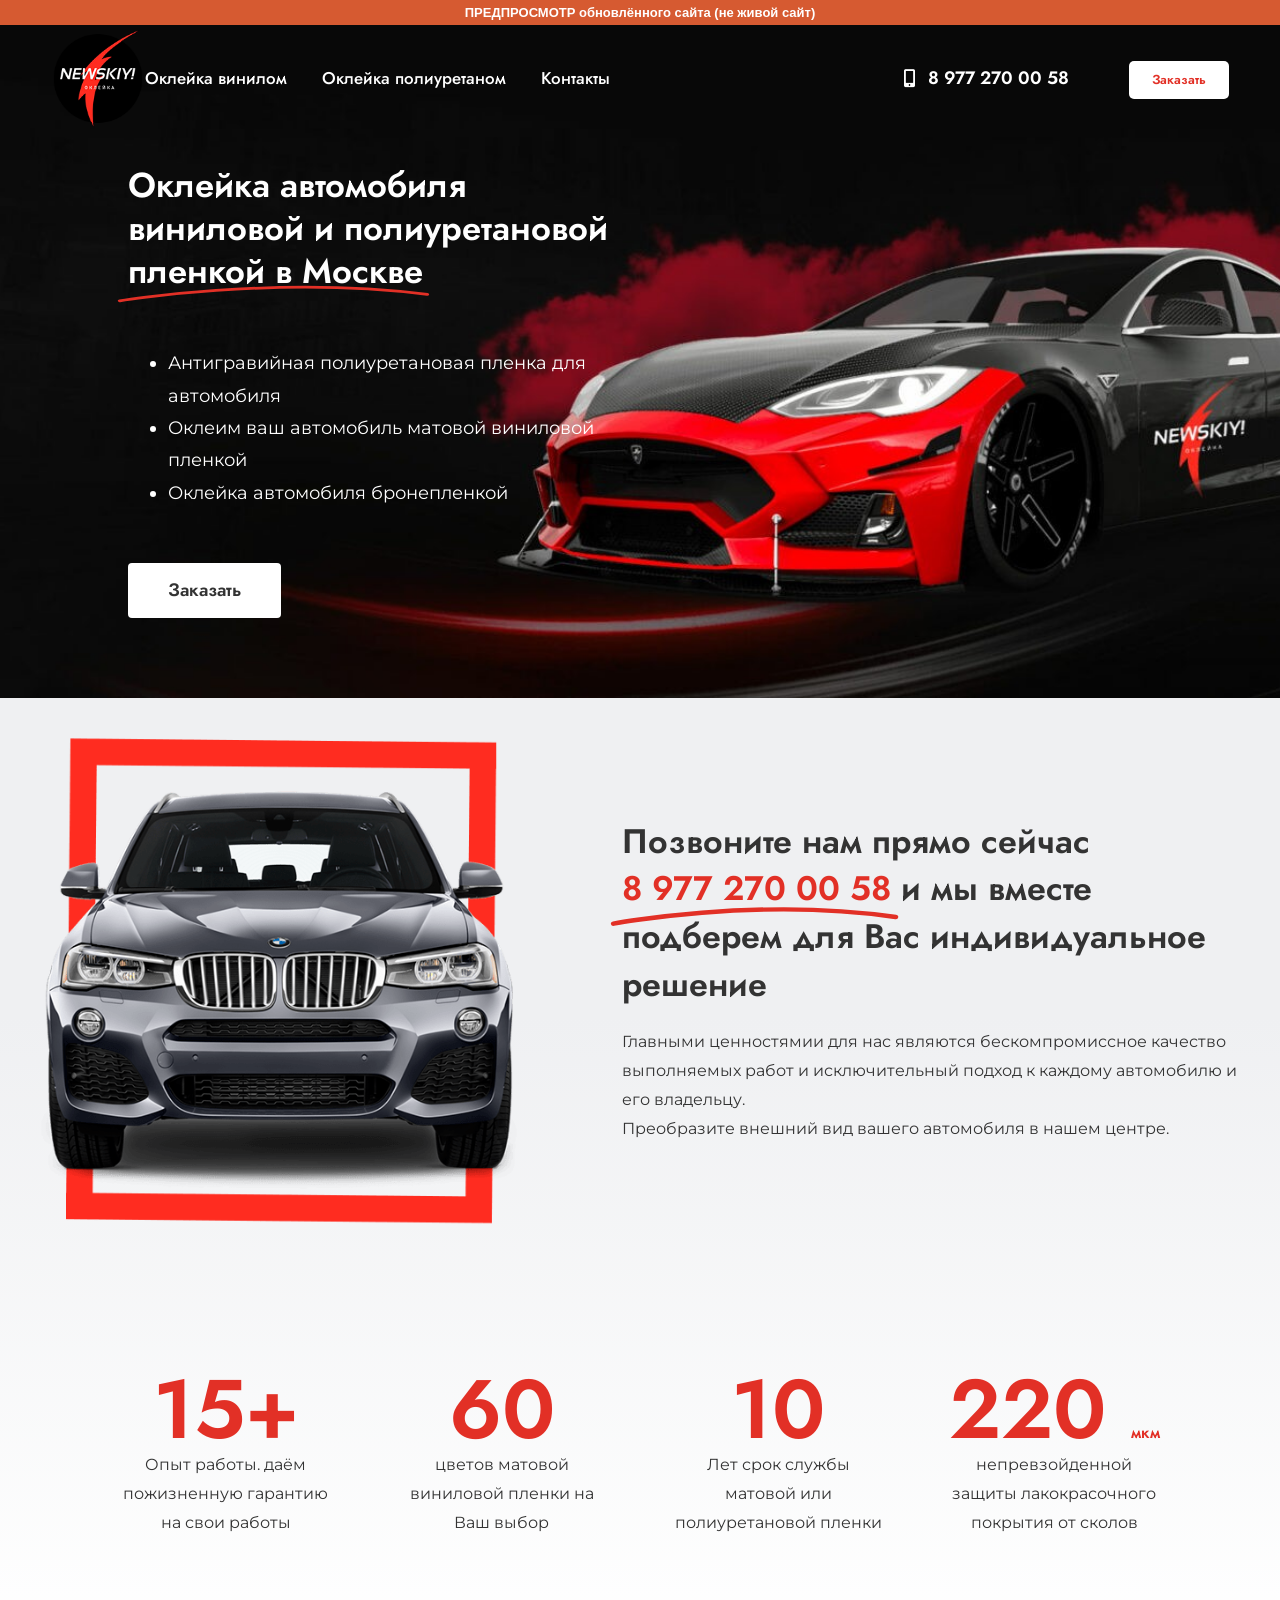
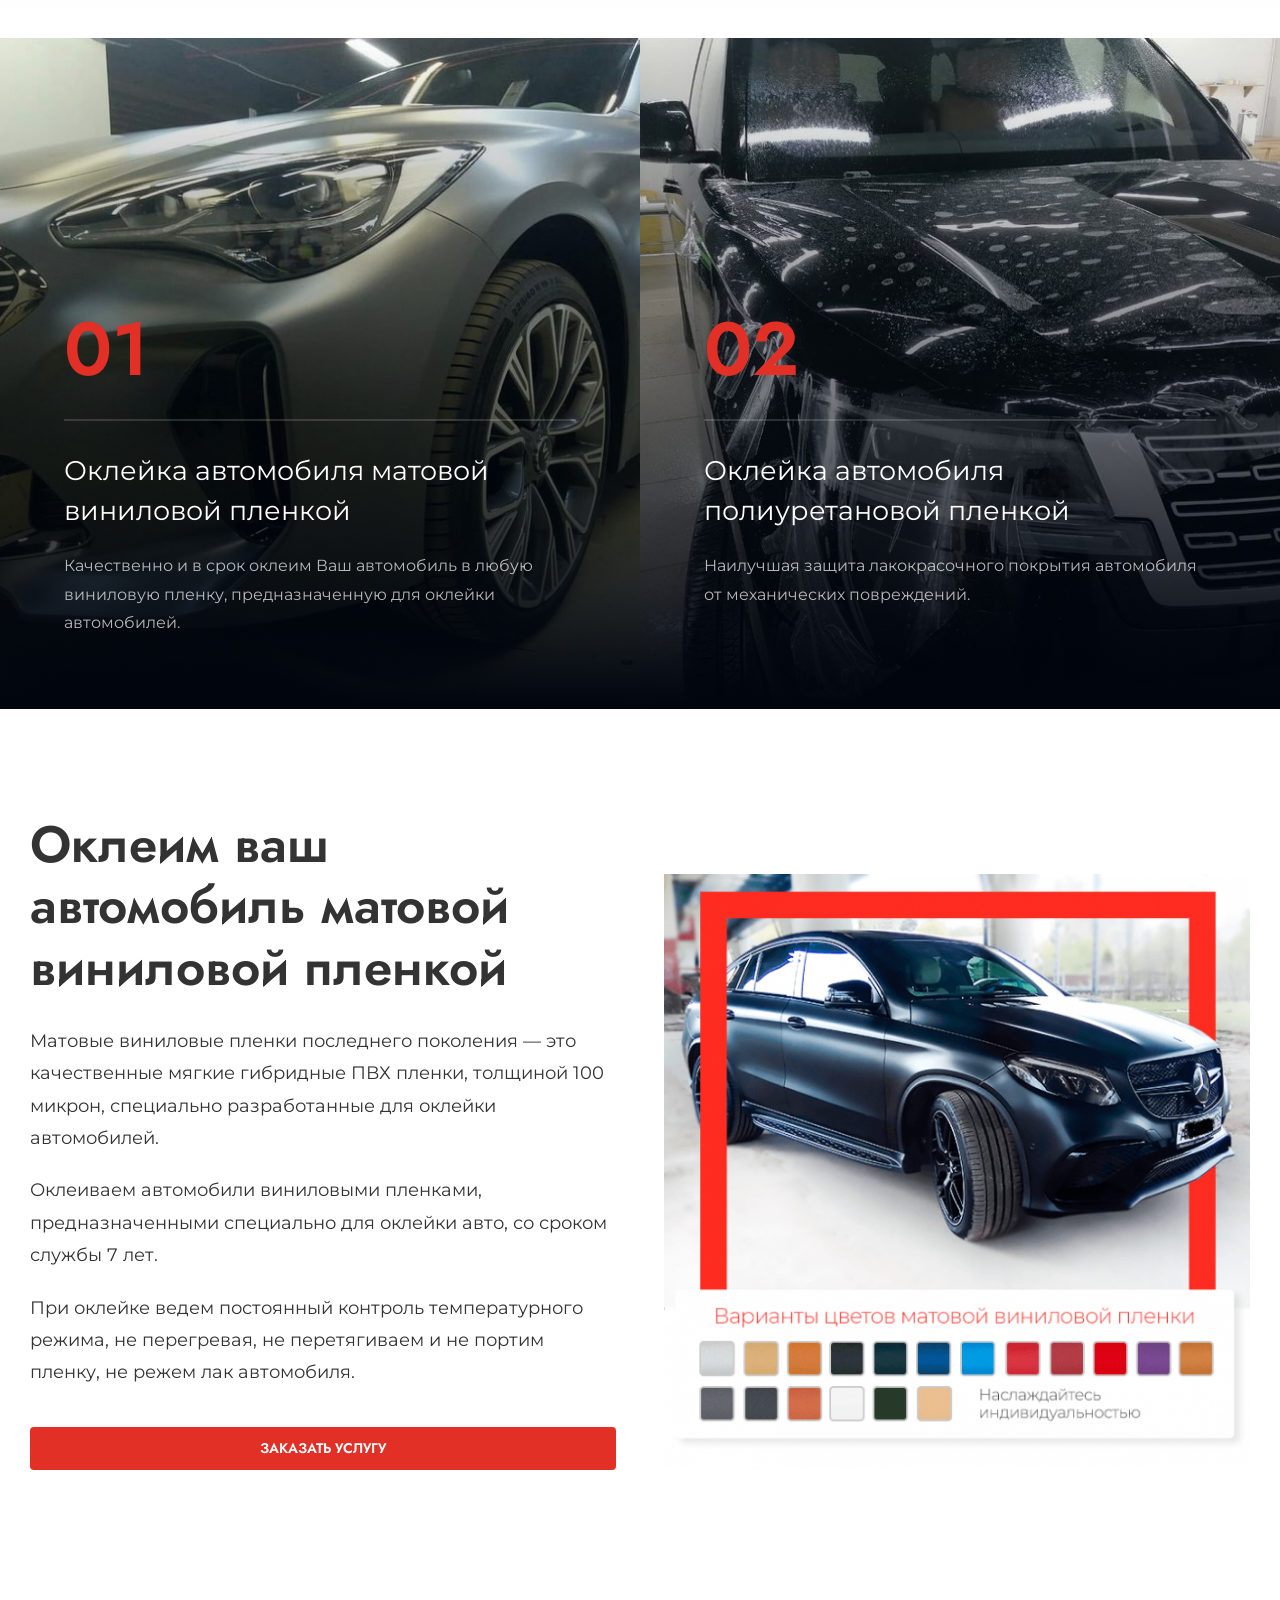
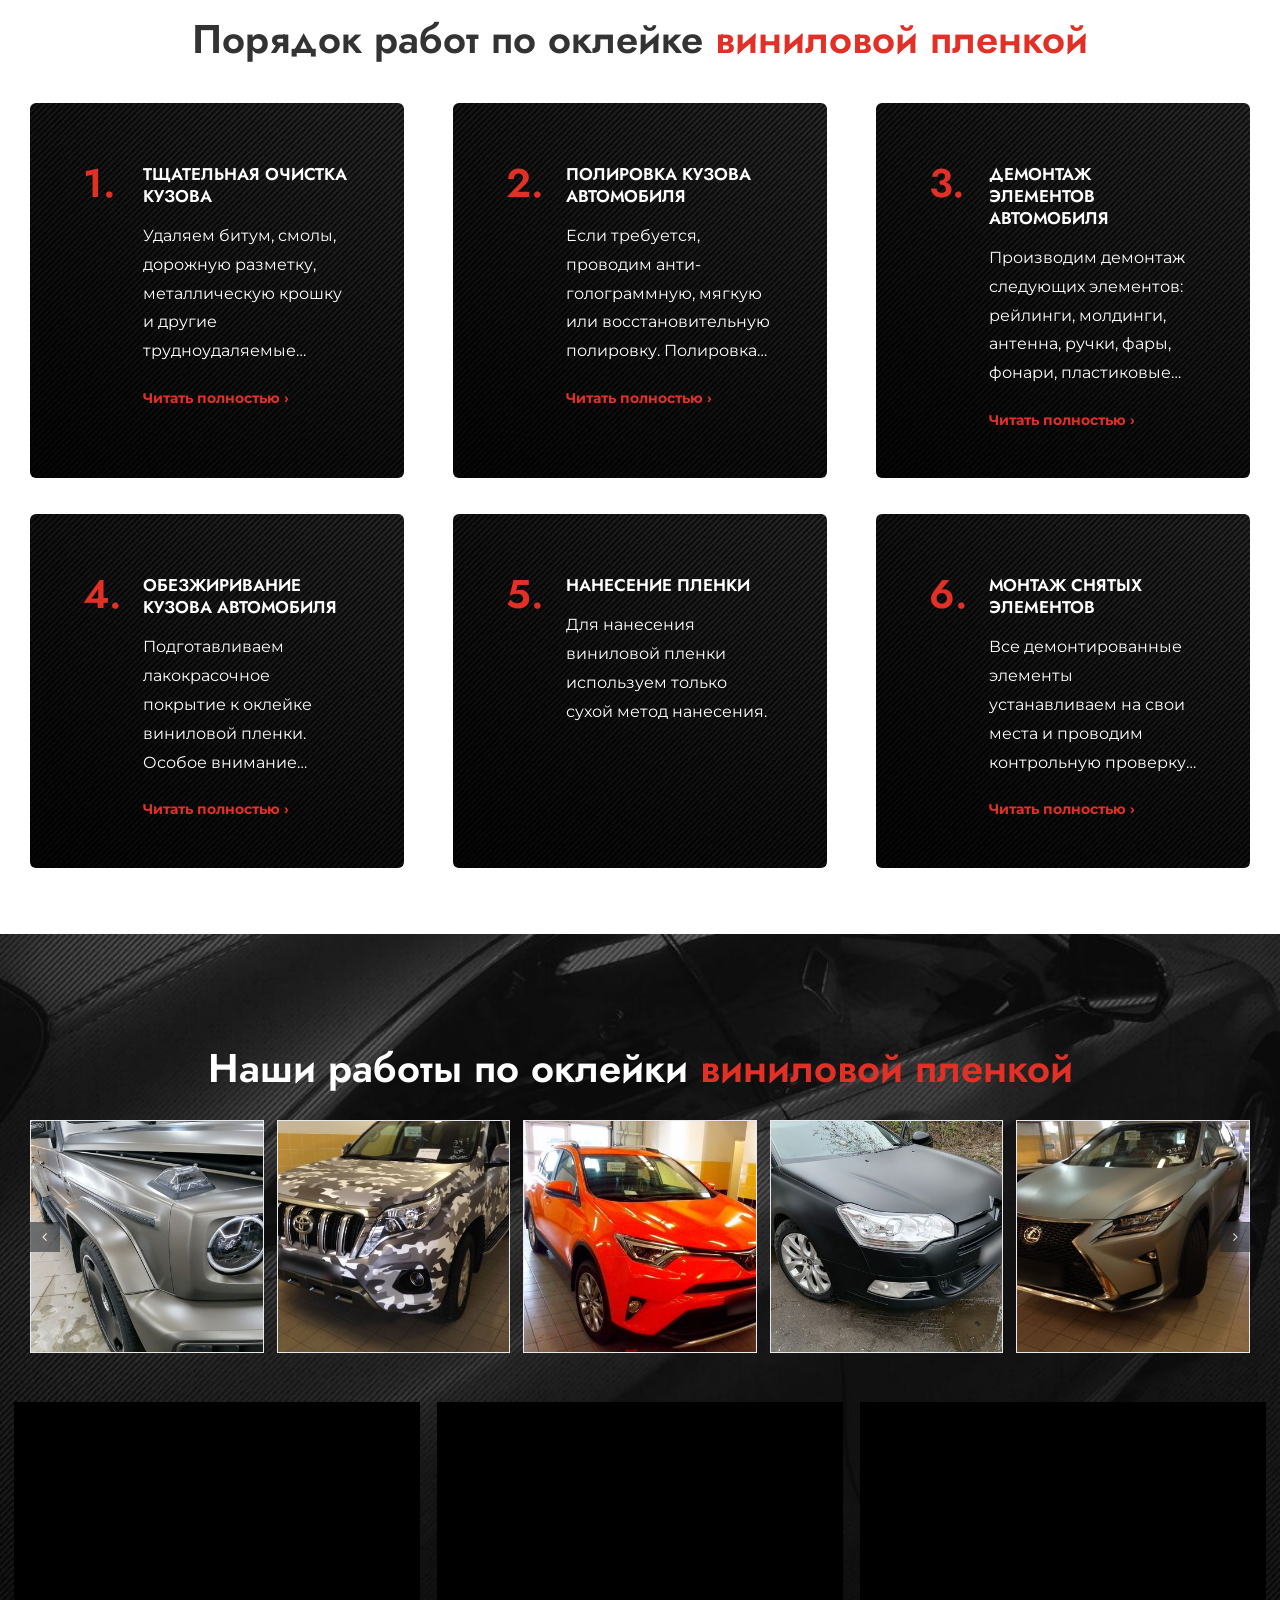
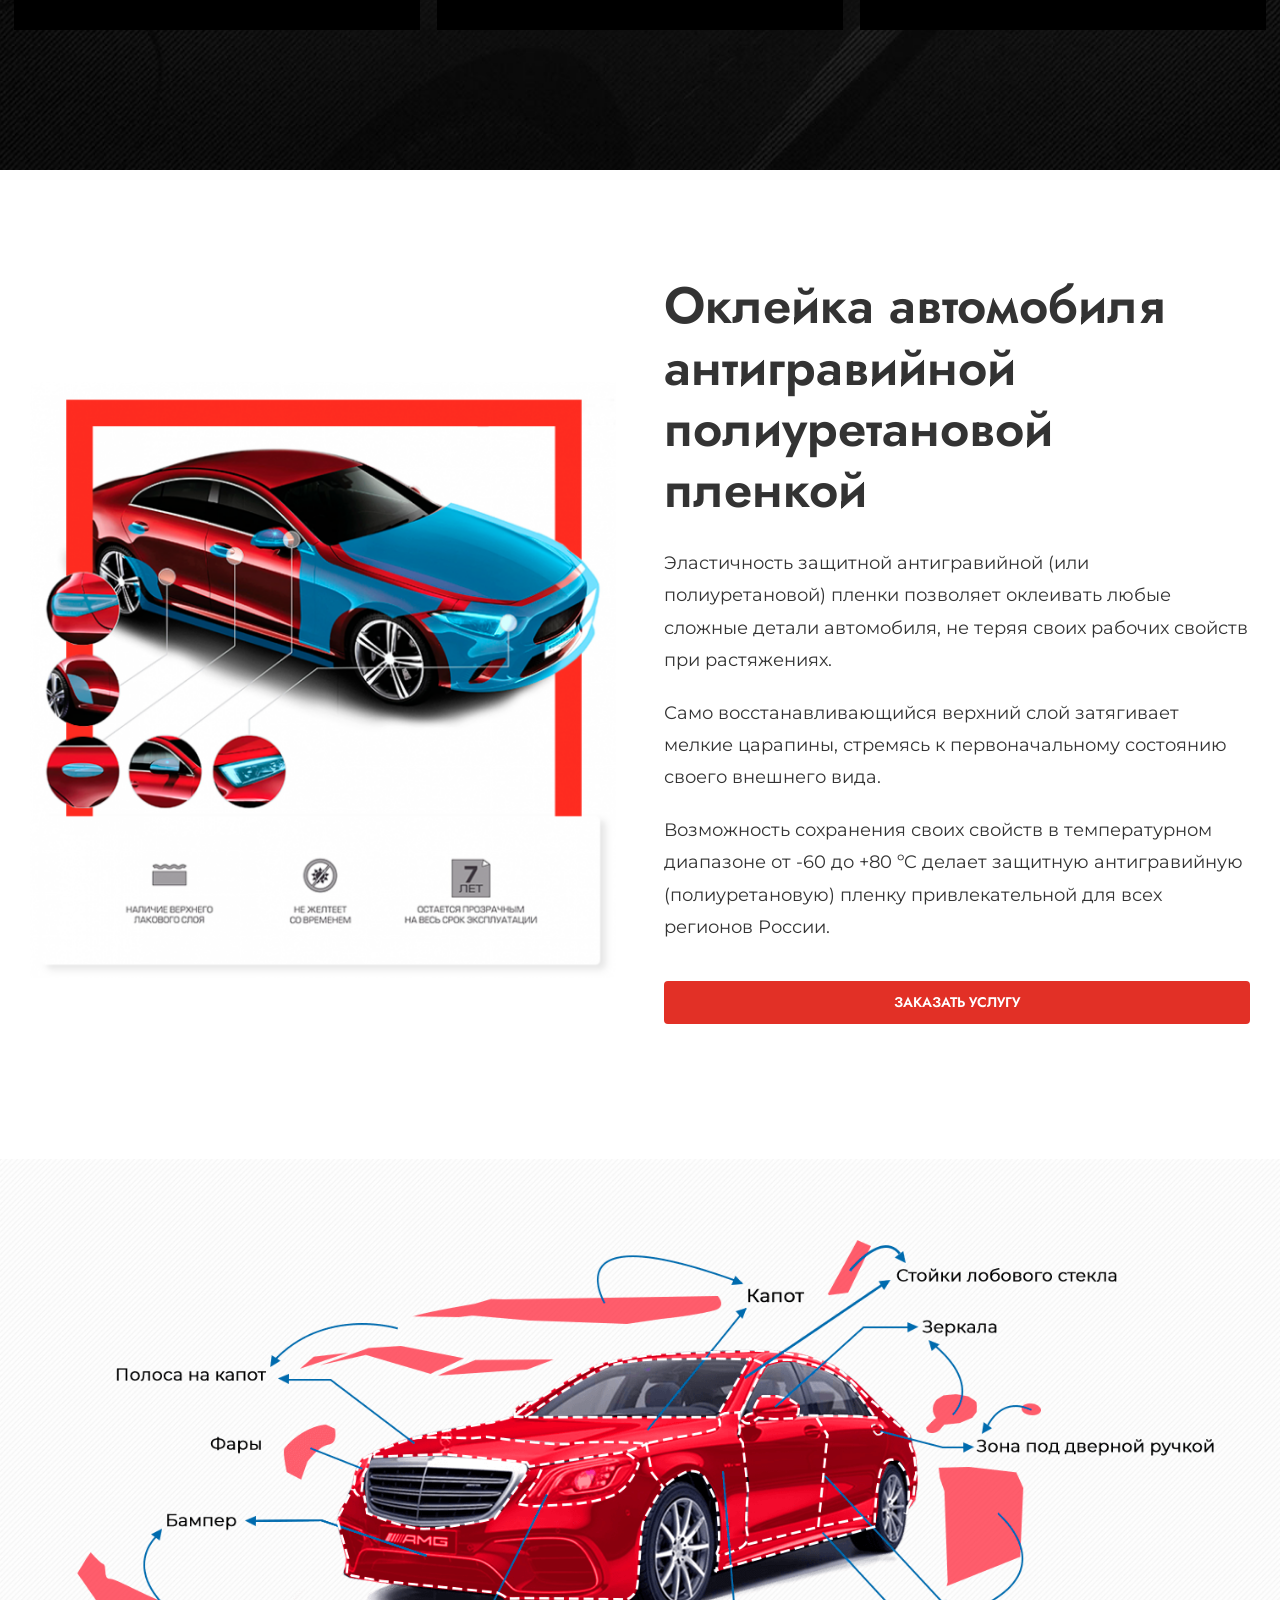
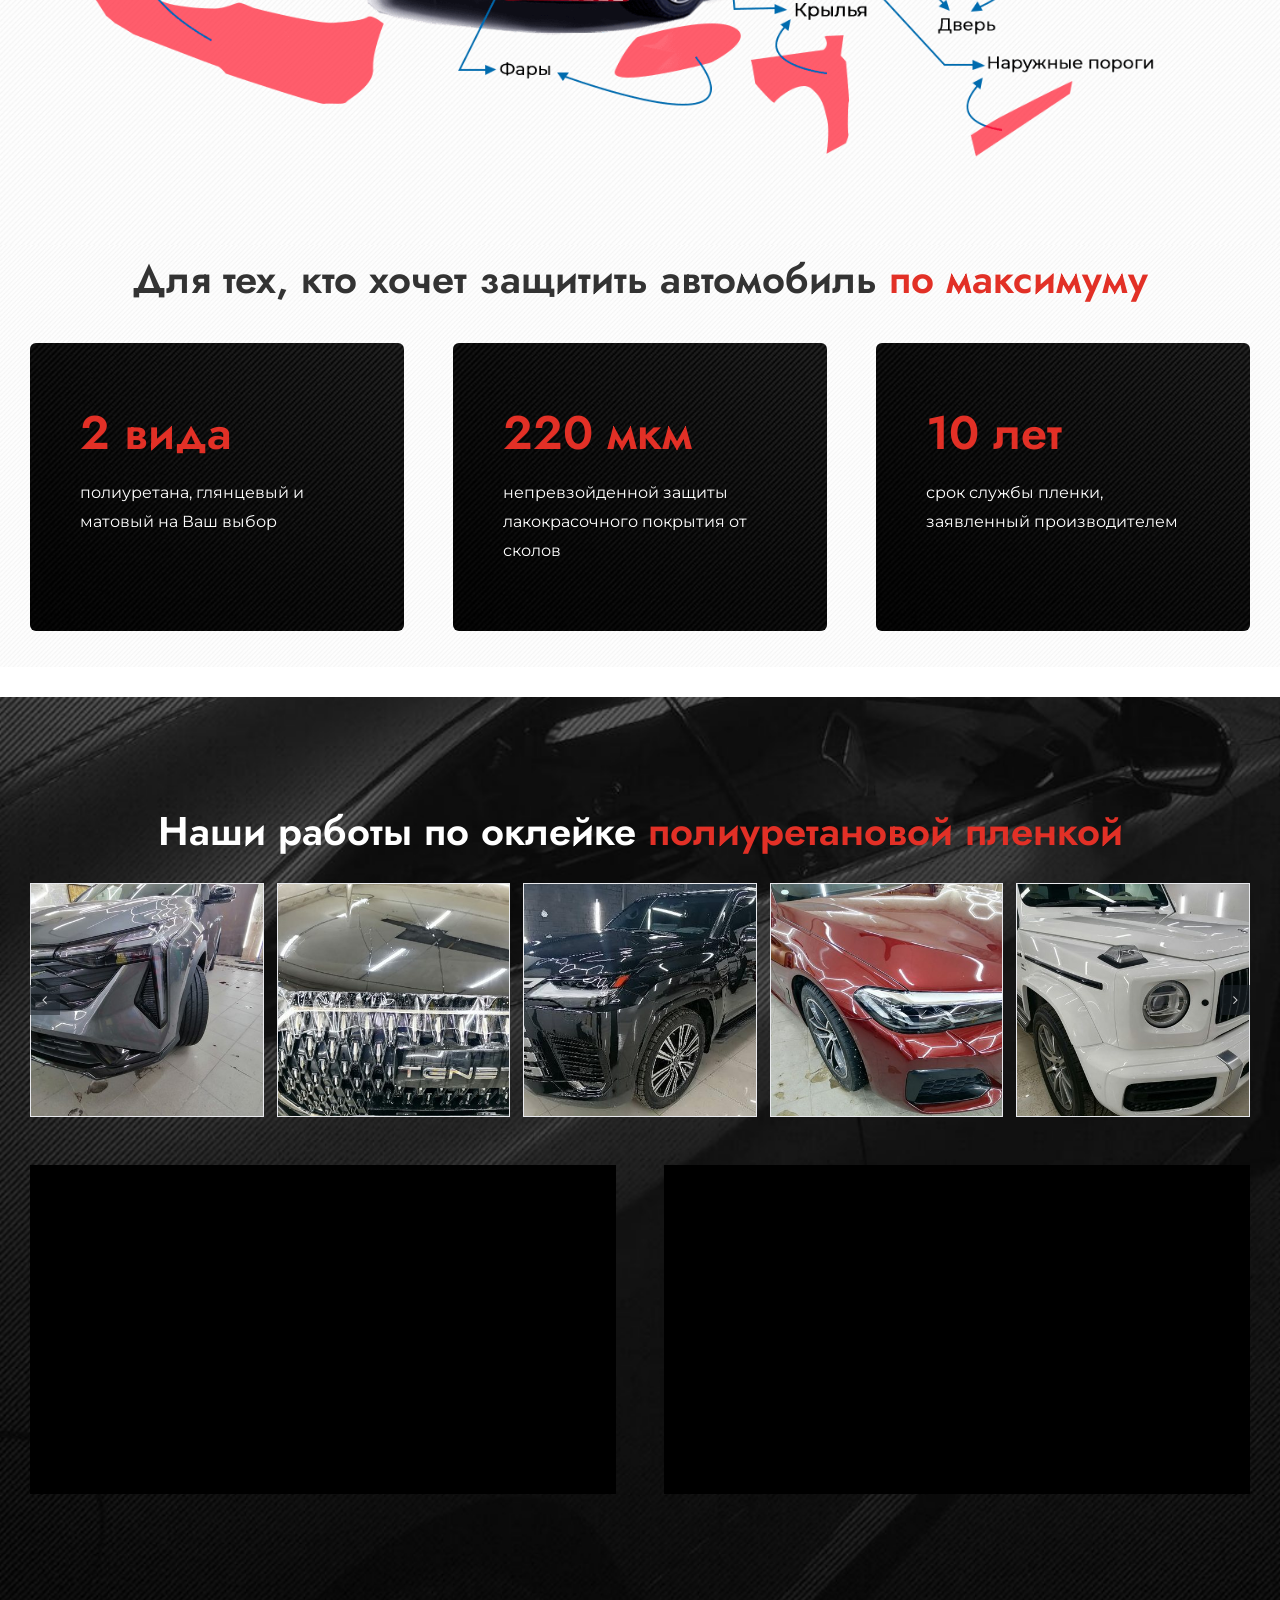
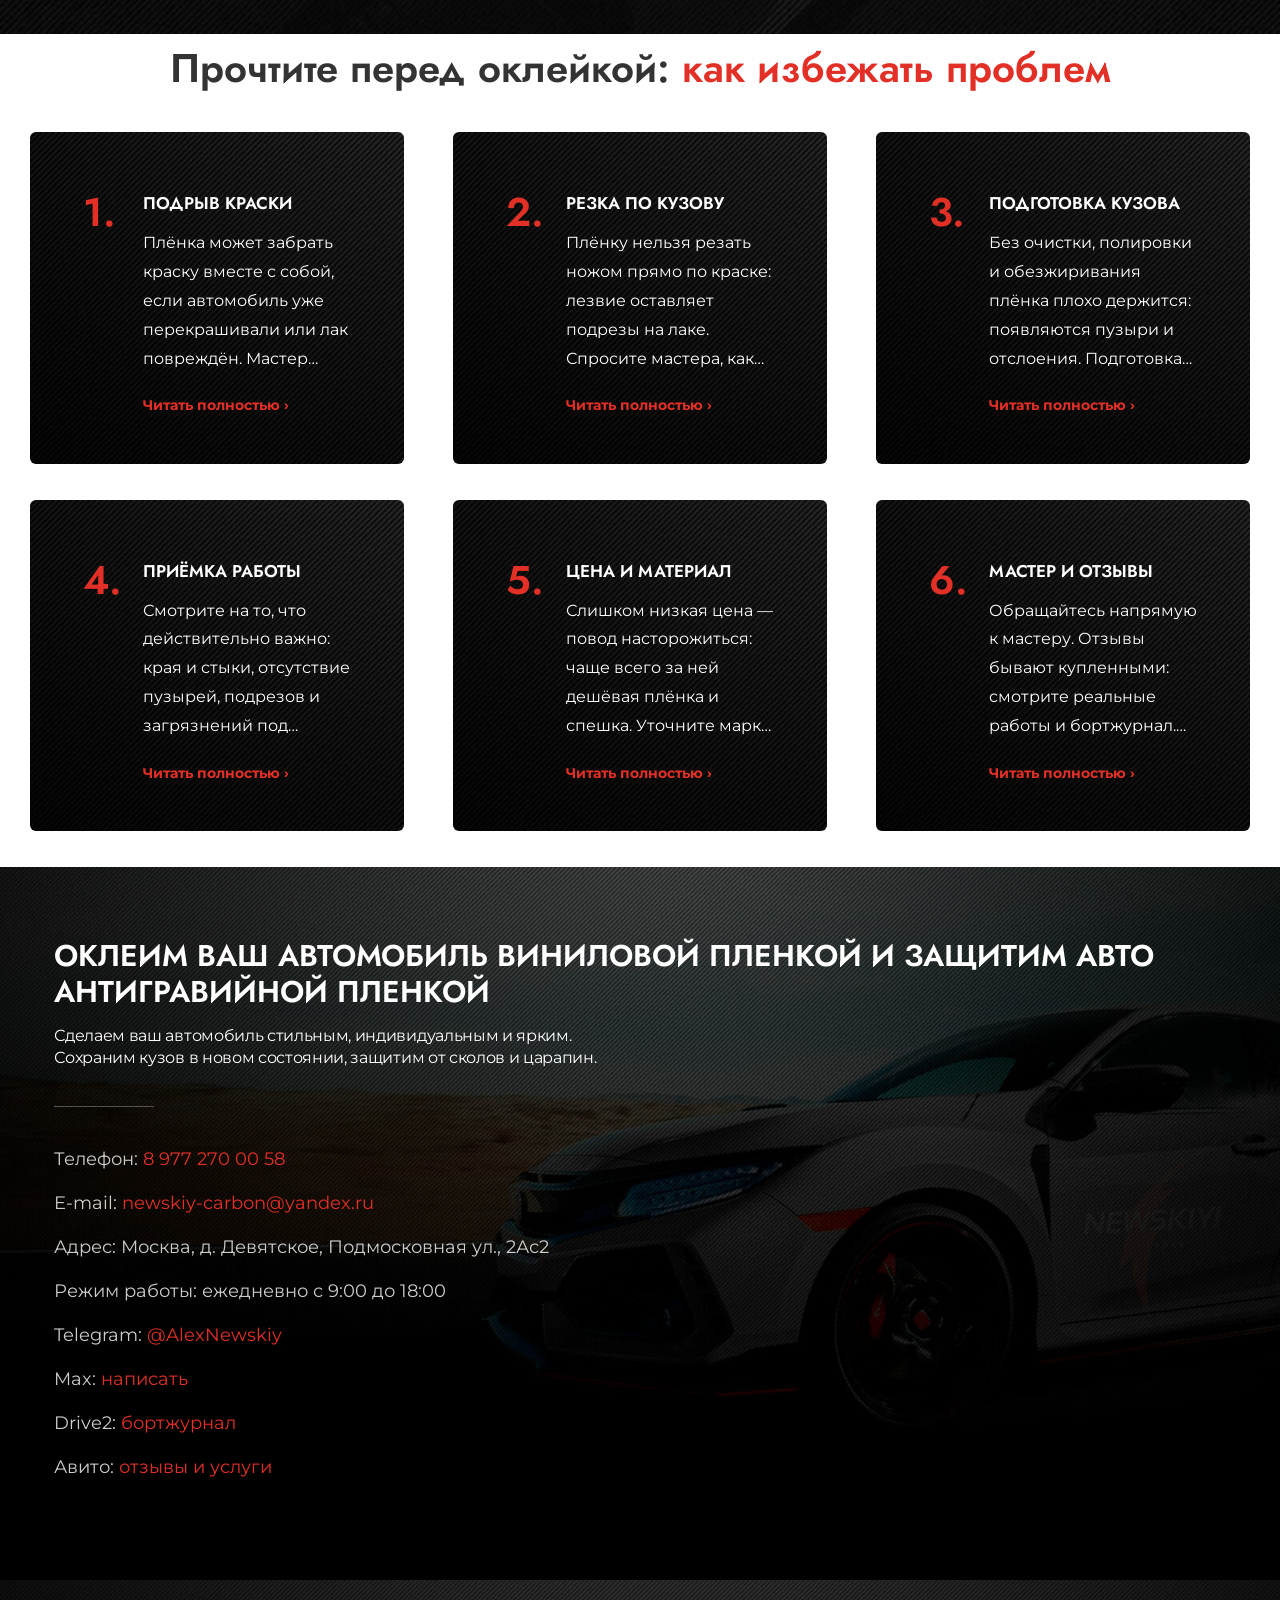
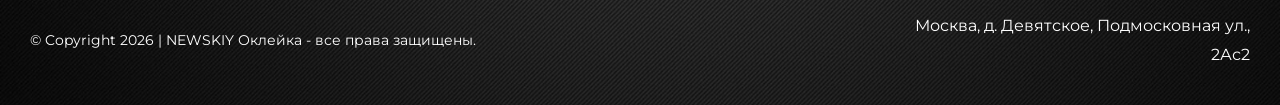
==== index.html @ 35db3535 "Кнопки «Заказать» гарантированно прокручивают к контактам Co-Authored-By: Claude Sonnet 5.5 <noreply" ====
<html class="avada-html-layout-wide avada-html-header-position-top avada-is-100-percent-template" lang="ru-RU" prefix="og: http://ogp.me/ns# fb: http://ogp.me/ns/fb#">
<head>
	<meta http-equiv="X-UA-Compatible" content="IE=edge">
	<meta http-equiv="Content-Type" content="text/html; charset=utf-8">
	<meta name="viewport" content="width=device-width, initial-scale=1">
	<meta name="robots" content="index, follow, max-image-preview:large, max-snippet:-1, max-video-preview:-1">

	<!-- This site is optimized with the Yoast SEO plugin v25.2 - https://yoast.com/wordpress/plugins/seo/ -->
	<title>Newskiy — оклейка автомобиля виниловой и полиуретановой пленкой в Москве</title>
	<meta name="description" content="Сделаем ваш автомобиль стильным, индивидуальным и ярким. Сохраним кузов в новом состоянии, защитим от сколов и царапин.">
	<link rel="canonical" href="">
	<meta property="og:locale" content="ru_RU">
	<meta property="og:type" content="website">
	<meta property="og:title" content="Newskiy — оклейка автомобиля виниловой и полиуретановой пленкой в Москве">
	<meta property="og:description" content="Сделаем ваш автомобиль стильным, индивидуальным и ярким. Сохраним кузов в новом состоянии, защитим от сколов и царапин.">
	<meta property="og:url" content="">
	<meta property="og:site_name" content="Newskiy Оклейка">
	<meta property="article:modified_time" content="2023-12-12T07:42:32+00:00">
	<meta name="twitter:card" content="summary_large_image">
	<script type="application/ld+json" class="yoast-schema-graph">{"@context":"https://schema.org","@graph":[{"@type":"WebPage","@id":"","url":"","name":"Newskiy — оклейка автомобиля виниловой и полиуретановой пленкой в Москве","isPartOf":{"@id":"#website"},"datePublished":"2020-08-25T13:50:15+00:00","dateModified":"2023-12-12T07:42:32+00:00","description":"Сделаем ваш автомобиль стильным, индивидуальным и ярким. Сохраним кузов в новом состоянии, защитим от сколов и царапин.","breadcrumb":{"@id":"#breadcrumb"},"inLanguage":"ru-RU","potentialAction":[{"@type":"ReadAction","target":[""]}]},{"@type":"BreadcrumbList","@id":"#breadcrumb","itemListElement":[{"@type":"ListItem","position":1,"name":"Главная страница"}]},{"@type":"WebSite","@id":"#website","url":"","name":"Newskiy Оклейка","description":"Оклейка автомобиля виниловой и полиуретановой пленкой в Москве","potentialAction":[{"@type":"SearchAction","target":{"@type":"EntryPoint","urlTemplate":"?s={search_term_string}"},"query-input":{"@type":"PropertyValueSpecification","valueRequired":true,"valueName":"search_term_string"}}],"inLanguage":"ru-RU"}]}</script>
	<!-- / Yoast SEO plugin. -->


<link rel="alternate" type="application/rss+xml" title="Newskiy Оклейка » Лента" href="feed/">
<link rel="alternate" type="application/rss+xml" title="Newskiy Оклейка » Лента комментариев" href="comments/feed/">
					<link rel="shortcut icon" href="wp-content/uploads/2021/07/logo.png" type="image/x-icon">
		
		
		
				<link rel="alternate" title="oEmbed (JSON)" type="application/json+oembed" href="wp-json/oembed/1.0/embed?url=https%3A%2F%2Fnewskiy-carbon.ru%2F">
<link rel="alternate" title="oEmbed (XML)" type="text/xml+oembed" href="wp-json/oembed/1.0/embed?url=https%3A%2F%2Fnewskiy-carbon.ru%2F&format=xml">

		<meta property="og:title" content="Главная">
		<meta property="og:type" content="article">
		<meta property="og:url" content="">
		<meta property="og:site_name" content="Newskiy Оклейка">
		<meta property="og:description" content="Independent professional  

Антигравийная полиуретановая пленка для автомобиля
Оклеим ваш автомобиль матовой виниловой пленкой
Оклейка автомобиля бронепленкой
 

Антигравийная полиуретановая пленка для автомобиля
Оклеим ваш автомобиль матовой виниловой пленкой
Оклейка автомобиля бронепленкой
  Заказать        Главными ценностямии для нас являются бескомпромиссное качество выполняемых работ и исключительный подход к каждому автомобилю и его владельцу.
Преобразите">

									<meta property="og:image" content="wp-content/uploads/2021/07/logo.png">
							<style id="wp-img-auto-sizes-contain-inline-css">
img:is([sizes=auto i],[sizes^="auto," i]){contain-intrinsic-size:3000px 1500px}
/*# sourceURL=wp-img-auto-sizes-contain-inline-css */
</style>

<style id="global-styles-inline-css">
:root{--wp--preset--aspect-ratio--square: 1;--wp--preset--aspect-ratio--4-3: 4/3;--wp--preset--aspect-ratio--3-4: 3/4;--wp--preset--aspect-ratio--3-2: 3/2;--wp--preset--aspect-ratio--2-3: 2/3;--wp--preset--aspect-ratio--16-9: 16/9;--wp--preset--aspect-ratio--9-16: 9/16;--wp--preset--color--black: #000000;--wp--preset--color--cyan-bluish-gray: #abb8c3;--wp--preset--color--white: #ffffff;--wp--preset--color--pale-pink: #f78da7;--wp--preset--color--vivid-red: #cf2e2e;--wp--preset--color--luminous-vivid-orange: #ff6900;--wp--preset--color--luminous-vivid-amber: #fcb900;--wp--preset--color--light-green-cyan: #7bdcb5;--wp--preset--color--vivid-green-cyan: #00d084;--wp--preset--color--pale-cyan-blue: #8ed1fc;--wp--preset--color--vivid-cyan-blue: #0693e3;--wp--preset--color--vivid-purple: #9b51e0;--wp--preset--color--awb-color-1: rgba(255,255,255,1);--wp--preset--color--awb-color-2: rgba(249,249,251,1);--wp--preset--color--awb-color-3: rgba(242,243,245,1);--wp--preset--color--awb-color-4: rgba(226,226,226,1);--wp--preset--color--awb-color-5: rgba(226,48,38,1);--wp--preset--color--awb-color-6: rgba(74,78,87,1);--wp--preset--color--awb-color-7: rgba(33,41,52,1);--wp--preset--color--awb-color-8: rgba(13,18,103,1);--wp--preset--color--awb-color-custom-10: rgba(101,188,123,1);--wp--preset--color--awb-color-custom-11: rgba(51,51,51,1);--wp--preset--color--awb-color-custom-12: rgba(248,102,53,1);--wp--preset--color--awb-color-custom-13: rgba(158,160,164,1);--wp--preset--color--awb-color-custom-14: rgba(255,255,255,0.8);--wp--preset--color--awb-color-custom-15: rgba(242,243,245,0.7);--wp--preset--color--awb-color-custom-16: rgba(0,5,69,1);--wp--preset--color--awb-color-custom-17: rgba(38,48,62,1);--wp--preset--color--awb-color-custom-18: rgba(29,36,45,1);--wp--preset--gradient--vivid-cyan-blue-to-vivid-purple: linear-gradient(135deg,rgb(6,147,227) 0%,rgb(155,81,224) 100%);--wp--preset--gradient--light-green-cyan-to-vivid-green-cyan: linear-gradient(135deg,rgb(122,220,180) 0%,rgb(0,208,130) 100%);--wp--preset--gradient--luminous-vivid-amber-to-luminous-vivid-orange: linear-gradient(135deg,rgb(252,185,0) 0%,rgb(255,105,0) 100%);--wp--preset--gradient--luminous-vivid-orange-to-vivid-red: linear-gradient(135deg,rgb(255,105,0) 0%,rgb(207,46,46) 100%);--wp--preset--gradient--very-light-gray-to-cyan-bluish-gray: linear-gradient(135deg,rgb(238,238,238) 0%,rgb(169,184,195) 100%);--wp--preset--gradient--cool-to-warm-spectrum: linear-gradient(135deg,rgb(74,234,220) 0%,rgb(151,120,209) 20%,rgb(207,42,186) 40%,rgb(238,44,130) 60%,rgb(251,105,98) 80%,rgb(254,248,76) 100%);--wp--preset--gradient--blush-light-purple: linear-gradient(135deg,rgb(255,206,236) 0%,rgb(152,150,240) 100%);--wp--preset--gradient--blush-bordeaux: linear-gradient(135deg,rgb(254,205,165) 0%,rgb(254,45,45) 50%,rgb(107,0,62) 100%);--wp--preset--gradient--luminous-dusk: linear-gradient(135deg,rgb(255,203,112) 0%,rgb(199,81,192) 50%,rgb(65,88,208) 100%);--wp--preset--gradient--pale-ocean: linear-gradient(135deg,rgb(255,245,203) 0%,rgb(182,227,212) 50%,rgb(51,167,181) 100%);--wp--preset--gradient--electric-grass: linear-gradient(135deg,rgb(202,248,128) 0%,rgb(113,206,126) 100%);--wp--preset--gradient--midnight: linear-gradient(135deg,rgb(2,3,129) 0%,rgb(40,116,252) 100%);--wp--preset--font-size--small: 12px;--wp--preset--font-size--medium: 20px;--wp--preset--font-size--large: 24px;--wp--preset--font-size--x-large: 42px;--wp--preset--font-size--normal: 16px;--wp--preset--font-size--xlarge: 32px;--wp--preset--font-size--huge: 48px;--wp--preset--spacing--20: 0.44rem;--wp--preset--spacing--30: 0.67rem;--wp--preset--spacing--40: 1rem;--wp--preset--spacing--50: 1.5rem;--wp--preset--spacing--60: 2.25rem;--wp--preset--spacing--70: 3.38rem;--wp--preset--spacing--80: 5.06rem;--wp--preset--shadow--natural: 6px 6px 9px rgba(0, 0, 0, 0.2);--wp--preset--shadow--deep: 12px 12px 50px rgba(0, 0, 0, 0.4);--wp--preset--shadow--sharp: 6px 6px 0px rgba(0, 0, 0, 0.2);--wp--preset--shadow--outlined: 6px 6px 0px -3px rgb(255, 255, 255), 6px 6px rgb(0, 0, 0);--wp--preset--shadow--crisp: 6px 6px 0px rgb(0, 0, 0);}.wp-block-button{--wp--preset--dimension--25: 25%;--wp--preset--dimension--50: 50%;--wp--preset--dimension--75: 75%;--wp--preset--dimension--100: 100%;}:where(body) { margin: 0; }:where(.is-layout-flex){gap: 0.5em;}:where(.is-layout-grid){gap: 0.5em;}body .is-layout-flex{display: flex;}.is-layout-flex{flex-wrap: wrap;align-items: center;}.is-layout-flex > :is(*, div){margin: 0;}body .is-layout-grid{display: grid;}.is-layout-grid > :is(*, div){margin: 0;}body{padding-top: 0px;padding-right: 0px;padding-bottom: 0px;padding-left: 0px;}:root :where(.wp-element-button, .wp-block-button__link){background-color: #32373c;border-width: 0;color: #fff;font-family: inherit;font-size: inherit;font-style: inherit;font-weight: inherit;letter-spacing: inherit;line-height: inherit;padding-top: calc(0.667em + 2px);padding-right: calc(1.333em + 2px);padding-bottom: calc(0.667em + 2px);padding-left: calc(1.333em + 2px);text-decoration: none;text-transform: inherit;}.has-black-color{color: var(--wp--preset--color--black) !important;}.has-cyan-bluish-gray-color{color: var(--wp--preset--color--cyan-bluish-gray) !important;}.has-white-color{color: var(--wp--preset--color--white) !important;}.has-pale-pink-color{color: var(--wp--preset--color--pale-pink) !important;}.has-vivid-red-color{color: var(--wp--preset--color--vivid-red) !important;}.has-luminous-vivid-orange-color{color: var(--wp--preset--color--luminous-vivid-orange) !important;}.has-luminous-vivid-amber-color{color: var(--wp--preset--color--luminous-vivid-amber) !important;}.has-light-green-cyan-color{color: var(--wp--preset--color--light-green-cyan) !important;}.has-vivid-green-cyan-color{color: var(--wp--preset--color--vivid-green-cyan) !important;}.has-pale-cyan-blue-color{color: var(--wp--preset--color--pale-cyan-blue) !important;}.has-vivid-cyan-blue-color{color: var(--wp--preset--color--vivid-cyan-blue) !important;}.has-vivid-purple-color{color: var(--wp--preset--color--vivid-purple) !important;}.has-awb-color-1-color{color: var(--wp--preset--color--awb-color-1) !important;}.has-awb-color-2-color{color: var(--wp--preset--color--awb-color-2) !important;}.has-awb-color-3-color{color: var(--wp--preset--color--awb-color-3) !important;}.has-awb-color-4-color{color: var(--wp--preset--color--awb-color-4) !important;}.has-awb-color-5-color{color: var(--wp--preset--color--awb-color-5) !important;}.has-awb-color-6-color{color: var(--wp--preset--color--awb-color-6) !important;}.has-awb-color-7-color{color: var(--wp--preset--color--awb-color-7) !important;}.has-awb-color-8-color{color: var(--wp--preset--color--awb-color-8) !important;}.has-awb-color-custom-10-color{color: var(--wp--preset--color--awb-color-custom-10) !important;}.has-awb-color-custom-11-color{color: var(--wp--preset--color--awb-color-custom-11) !important;}.has-awb-color-custom-12-color{color: var(--wp--preset--color--awb-color-custom-12) !important;}.has-awb-color-custom-13-color{color: var(--wp--preset--color--awb-color-custom-13) !important;}.has-awb-color-custom-14-color{color: var(--wp--preset--color--awb-color-custom-14) !important;}.has-awb-color-custom-15-color{color: var(--wp--preset--color--awb-color-custom-15) !important;}.has-awb-color-custom-16-color{color: var(--wp--preset--color--awb-color-custom-16) !important;}.has-awb-color-custom-17-color{color: var(--wp--preset--color--awb-color-custom-17) !important;}.has-awb-color-custom-18-color{color: var(--wp--preset--color--awb-color-custom-18) !important;}.has-black-background-color{background-color: var(--wp--preset--color--black) !important;}.has-cyan-bluish-gray-background-color{background-color: var(--wp--preset--color--cyan-bluish-gray) !important;}.has-white-background-color{background-color: var(--wp--preset--color--white) !important;}.has-pale-pink-background-color{background-color: var(--wp--preset--color--pale-pink) !important;}.has-vivid-red-background-color{background-color: var(--wp--preset--color--vivid-red) !important;}.has-luminous-vivid-orange-background-color{background-color: var(--wp--preset--color--luminous-vivid-orange) !important;}.has-luminous-vivid-amber-background-color{background-color: var(--wp--preset--color--luminous-vivid-amber) !important;}.has-light-green-cyan-background-color{background-color: var(--wp--preset--color--light-green-cyan) !important;}.has-vivid-green-cyan-background-color{background-color: var(--wp--preset--color--vivid-green-cyan) !important;}.has-pale-cyan-blue-background-color{background-color: var(--wp--preset--color--pale-cyan-blue) !important;}.has-vivid-cyan-blue-background-color{background-color: var(--wp--preset--color--vivid-cyan-blue) !important;}.has-vivid-purple-background-color{background-color: var(--wp--preset--color--vivid-purple) !important;}.has-awb-color-1-background-color{background-color: var(--wp--preset--color--awb-color-1) !important;}.has-awb-color-2-background-color{background-color: var(--wp--preset--color--awb-color-2) !important;}.has-awb-color-3-background-color{background-color: var(--wp--preset--color--awb-color-3) !important;}.has-awb-color-4-background-color{background-color: var(--wp--preset--color--awb-color-4) !important;}.has-awb-color-5-background-color{background-color: var(--wp--preset--color--awb-color-5) !important;}.has-awb-color-6-background-color{background-color: var(--wp--preset--color--awb-color-6) !important;}.has-awb-color-7-background-color{background-color: var(--wp--preset--color--awb-color-7) !important;}.has-awb-color-8-background-color{background-color: var(--wp--preset--color--awb-color-8) !important;}.has-awb-color-custom-10-background-color{background-color: var(--wp--preset--color--awb-color-custom-10) !important;}.has-awb-color-custom-11-background-color{background-color: var(--wp--preset--color--awb-color-custom-11) !important;}.has-awb-color-custom-12-background-color{background-color: var(--wp--preset--color--awb-color-custom-12) !important;}.has-awb-color-custom-13-background-color{background-color: var(--wp--preset--color--awb-color-custom-13) !important;}.has-awb-color-custom-14-background-color{background-color: var(--wp--preset--color--awb-color-custom-14) !important;}.has-awb-color-custom-15-background-color{background-color: var(--wp--preset--color--awb-color-custom-15) !important;}.has-awb-color-custom-16-background-color{background-color: var(--wp--preset--color--awb-color-custom-16) !important;}.has-awb-color-custom-17-background-color{background-color: var(--wp--preset--color--awb-color-custom-17) !important;}.has-awb-color-custom-18-background-color{background-color: var(--wp--preset--color--awb-color-custom-18) !important;}.has-black-border-color{border-color: var(--wp--preset--color--black) !important;}.has-cyan-bluish-gray-border-color{border-color: var(--wp--preset--color--cyan-bluish-gray) !important;}.has-white-border-color{border-color: var(--wp--preset--color--white) !important;}.has-pale-pink-border-color{border-color: var(--wp--preset--color--pale-pink) !important;}.has-vivid-red-border-color{border-color: var(--wp--preset--color--vivid-red) !important;}.has-luminous-vivid-orange-border-color{border-color: var(--wp--preset--color--luminous-vivid-orange) !important;}.has-luminous-vivid-amber-border-color{border-color: var(--wp--preset--color--luminous-vivid-amber) !important;}.has-light-green-cyan-border-color{border-color: var(--wp--preset--color--light-green-cyan) !important;}.has-vivid-green-cyan-border-color{border-color: var(--wp--preset--color--vivid-green-cyan) !important;}.has-pale-cyan-blue-border-color{border-color: var(--wp--preset--color--pale-cyan-blue) !important;}.has-vivid-cyan-blue-border-color{border-color: var(--wp--preset--color--vivid-cyan-blue) !important;}.has-vivid-purple-border-color{border-color: var(--wp--preset--color--vivid-purple) !important;}.has-awb-color-1-border-color{border-color: var(--wp--preset--color--awb-color-1) !important;}.has-awb-color-2-border-color{border-color: var(--wp--preset--color--awb-color-2) !important;}.has-awb-color-3-border-color{border-color: var(--wp--preset--color--awb-color-3) !important;}.has-awb-color-4-border-color{border-color: var(--wp--preset--color--awb-color-4) !important;}.has-awb-color-5-border-color{border-color: var(--wp--preset--color--awb-color-5) !important;}.has-awb-color-6-border-color{border-color: var(--wp--preset--color--awb-color-6) !important;}.has-awb-color-7-border-color{border-color: var(--wp--preset--color--awb-color-7) !important;}.has-awb-color-8-border-color{border-color: var(--wp--preset--color--awb-color-8) !important;}.has-awb-color-custom-10-border-color{border-color: var(--wp--preset--color--awb-color-custom-10) !important;}.has-awb-color-custom-11-border-color{border-color: var(--wp--preset--color--awb-color-custom-11) !important;}.has-awb-color-custom-12-border-color{border-color: var(--wp--preset--color--awb-color-custom-12) !important;}.has-awb-color-custom-13-border-color{border-color: var(--wp--preset--color--awb-color-custom-13) !important;}.has-awb-color-custom-14-border-color{border-color: var(--wp--preset--color--awb-color-custom-14) !important;}.has-awb-color-custom-15-border-color{border-color: var(--wp--preset--color--awb-color-custom-15) !important;}.has-awb-color-custom-16-border-color{border-color: var(--wp--preset--color--awb-color-custom-16) !important;}.has-awb-color-custom-17-border-color{border-color: var(--wp--preset--color--awb-color-custom-17) !important;}.has-awb-color-custom-18-border-color{border-color: var(--wp--preset--color--awb-color-custom-18) !important;}.has-vivid-cyan-blue-to-vivid-purple-gradient-background{background: var(--wp--preset--gradient--vivid-cyan-blue-to-vivid-purple) !important;}.has-light-green-cyan-to-vivid-green-cyan-gradient-background{background: var(--wp--preset--gradient--light-green-cyan-to-vivid-green-cyan) !important;}.has-luminous-vivid-amber-to-luminous-vivid-orange-gradient-background{background: var(--wp--preset--gradient--luminous-vivid-amber-to-luminous-vivid-orange) !important;}.has-luminous-vivid-orange-to-vivid-red-gradient-background{background: var(--wp--preset--gradient--luminous-vivid-orange-to-vivid-red) !important;}.has-very-light-gray-to-cyan-bluish-gray-gradient-background{background: var(--wp--preset--gradient--very-light-gray-to-cyan-bluish-gray) !important;}.has-cool-to-warm-spectrum-gradient-background{background: var(--wp--preset--gradient--cool-to-warm-spectrum) !important;}.has-blush-light-purple-gradient-background{background: var(--wp--preset--gradient--blush-light-purple) !important;}.has-blush-bordeaux-gradient-background{background: var(--wp--preset--gradient--blush-bordeaux) !important;}.has-luminous-dusk-gradient-background{background: var(--wp--preset--gradient--luminous-dusk) !important;}.has-pale-ocean-gradient-background{background: var(--wp--preset--gradient--pale-ocean) !important;}.has-electric-grass-gradient-background{background: var(--wp--preset--gradient--electric-grass) !important;}.has-midnight-gradient-background{background: var(--wp--preset--gradient--midnight) !important;}.has-small-font-size{font-size: var(--wp--preset--font-size--small) !important;}.has-medium-font-size{font-size: var(--wp--preset--font-size--medium) !important;}.has-large-font-size{font-size: var(--wp--preset--font-size--large) !important;}.has-x-large-font-size{font-size: var(--wp--preset--font-size--x-large) !important;}.has-normal-font-size{font-size: var(--wp--preset--font-size--normal) !important;}.has-xlarge-font-size{font-size: var(--wp--preset--font-size--xlarge) !important;}.has-huge-font-size{font-size: var(--wp--preset--font-size--huge) !important;}
/*# sourceURL=global-styles-inline-css */
</style>

<style id="rocket-lazyload-inline-css">
.rll-youtube-player{position:relative;padding-bottom:56.23%;height:0;overflow:hidden;max-width:100%;}.rll-youtube-player:focus-within{outline: 2px solid currentColor;outline-offset: 5px;}.rll-youtube-player iframe{position:absolute;top:0;left:0;width:100%;height:100%;z-index:100;background:0 0}.rll-youtube-player img{bottom:0;display:block;left:0;margin:auto;max-width:100%;width:100%;position:absolute;right:0;top:0;border:none;height:auto;-webkit-transition:.4s all;-moz-transition:.4s all;transition:.4s all}.rll-youtube-player img:hover{-webkit-filter:brightness(75%)}.rll-youtube-player .play{height:100%;width:100%;left:0;top:0;position:absolute;background:url(wp-content/plugins/rocket-lazy-load/assets/img/youtube.png) no-repeat center;background-color: transparent !important;cursor:pointer;border:none;}
/*# sourceURL=rocket-lazyload-inline-css */
</style>
<link rel="stylesheet" id="fusion-dynamic-css-css" href="wp-content/uploads/fusion-styles/9ddfc19cfd2972d0938fc7301e2491c8.min.css?ver=3.11.1" media="all">
<link rel="stylesheet" id="avada-fullwidth-md-css" href="wp-content/plugins/fusion-builder/assets/css/media/fullwidth-md.min.css?ver=3.11.1" media="only screen and (max-width: 1124px)">
<link rel="stylesheet" id="avada-fullwidth-sm-css" href="wp-content/plugins/fusion-builder/assets/css/media/fullwidth-sm.min.css?ver=3.11.1" media="only screen and (max-width: 740px)">
<link rel="stylesheet" id="avada-icon-md-css" href="wp-content/plugins/fusion-builder/assets/css/media/icon-md.min.css?ver=3.11.1" media="only screen and (max-width: 1124px)">
<link rel="stylesheet" id="avada-icon-sm-css" href="wp-content/plugins/fusion-builder/assets/css/media/icon-sm.min.css?ver=3.11.1" media="only screen and (max-width: 740px)">
<link rel="stylesheet" id="avada-grid-md-css" href="wp-content/plugins/fusion-builder/assets/css/media/grid-md.min.css?ver=7.11.1" media="only screen and (max-width: 1124px)">
<link rel="stylesheet" id="avada-grid-sm-css" href="wp-content/plugins/fusion-builder/assets/css/media/grid-sm.min.css?ver=7.11.1" media="only screen and (max-width: 740px)">
<link rel="stylesheet" id="avada-image-md-css" href="wp-content/plugins/fusion-builder/assets/css/media/image-md.min.css?ver=7.11.1" media="only screen and (max-width: 1124px)">
<link rel="stylesheet" id="avada-image-sm-css" href="wp-content/plugins/fusion-builder/assets/css/media/image-sm.min.css?ver=7.11.1" media="only screen and (max-width: 740px)">
<link rel="stylesheet" id="avada-section-separator-md-css" href="wp-content/plugins/fusion-builder/assets/css/media/section-separator-md.min.css?ver=3.11.1" media="only screen and (max-width: 1124px)">
<link rel="stylesheet" id="avada-section-separator-sm-css" href="wp-content/plugins/fusion-builder/assets/css/media/section-separator-sm.min.css?ver=3.11.1" media="only screen and (max-width: 740px)">
<link rel="stylesheet" id="avada-tabs-lg-min-css" href="wp-content/plugins/fusion-builder/assets/css/media/tabs-lg-min.min.css?ver=7.11.1" media="only screen and (min-width: 1124px)">
<link rel="stylesheet" id="avada-tabs-lg-max-css" href="wp-content/plugins/fusion-builder/assets/css/media/tabs-lg-max.min.css?ver=7.11.1" media="only screen and (max-width: 1124px)">
<link rel="stylesheet" id="avada-tabs-md-css" href="wp-content/plugins/fusion-builder/assets/css/media/tabs-md.min.css?ver=7.11.1" media="only screen and (max-width: 1124px)">
<link rel="stylesheet" id="avada-tabs-sm-css" href="wp-content/plugins/fusion-builder/assets/css/media/tabs-sm.min.css?ver=7.11.1" media="only screen and (max-width: 740px)">
<link rel="stylesheet" id="awb-title-md-css" href="wp-content/plugins/fusion-builder/assets/css/media/title-md.min.css?ver=3.11.1" media="only screen and (max-width: 1124px)">
<link rel="stylesheet" id="awb-title-sm-css" href="wp-content/plugins/fusion-builder/assets/css/media/title-sm.min.css?ver=3.11.1" media="only screen and (max-width: 740px)">
<link rel="stylesheet" id="avada-swiper-md-css" href="wp-content/plugins/fusion-builder/assets/css/media/swiper-md.min.css?ver=7.11.1" media="only screen and (max-width: 1124px)">
<link rel="stylesheet" id="avada-swiper-sm-css" href="wp-content/plugins/fusion-builder/assets/css/media/swiper-sm.min.css?ver=7.11.1" media="only screen and (max-width: 740px)">
<link rel="stylesheet" id="avada-post-cards-md-css" href="wp-content/plugins/fusion-builder/assets/css/media/post-cards-md.min.css?ver=7.11.1" media="only screen and (max-width: 1124px)">
<link rel="stylesheet" id="avada-post-cards-sm-css" href="wp-content/plugins/fusion-builder/assets/css/media/post-cards-sm.min.css?ver=7.11.1" media="only screen and (max-width: 740px)">
<link rel="stylesheet" id="awb-layout-colums-md-css" href="wp-content/plugins/fusion-builder/assets/css/media/layout-columns-md.min.css?ver=3.11.1" media="only screen and (max-width: 1124px)">
<link rel="stylesheet" id="awb-layout-colums-sm-css" href="wp-content/plugins/fusion-builder/assets/css/media/layout-columns-sm.min.css?ver=3.11.1" media="only screen and (max-width: 740px)">
<link rel="stylesheet" id="avada-max-1c-css" href="wp-content/themes/Avada/assets/css/media/max-1c.min.css?ver=7.11.1" media="only screen and (max-width: 644px)">
<link rel="stylesheet" id="avada-max-2c-css" href="wp-content/themes/Avada/assets/css/media/max-2c.min.css?ver=7.11.1" media="only screen and (max-width: 720px)">
<link rel="stylesheet" id="avada-min-2c-max-3c-css" href="wp-content/themes/Avada/assets/css/media/min-2c-max-3c.min.css?ver=7.11.1" media="only screen and (min-width: 720px) and (max-width: 796px)">
<link rel="stylesheet" id="avada-min-3c-max-4c-css" href="wp-content/themes/Avada/assets/css/media/min-3c-max-4c.min.css?ver=7.11.1" media="only screen and (min-width: 796px) and (max-width: 872px)">
<link rel="stylesheet" id="avada-min-4c-max-5c-css" href="wp-content/themes/Avada/assets/css/media/min-4c-max-5c.min.css?ver=7.11.1" media="only screen and (min-width: 872px) and (max-width: 948px)">
<link rel="stylesheet" id="avada-min-5c-max-6c-css" href="wp-content/themes/Avada/assets/css/media/min-5c-max-6c.min.css?ver=7.11.1" media="only screen and (min-width: 948px) and (max-width: 1024px)">
<link rel="stylesheet" id="avada-min-shbp-css" href="wp-content/themes/Avada/assets/css/media/min-shbp.min.css?ver=7.11.1" media="only screen and (min-width: 1025px)">
<link rel="stylesheet" id="avada-max-shbp-css" href="wp-content/themes/Avada/assets/css/media/max-shbp.min.css?ver=7.11.1" media="only screen and (max-width: 1024px)">
<link rel="stylesheet" id="avada-max-sh-shbp-css" href="wp-content/themes/Avada/assets/css/media/max-sh-shbp.min.css?ver=7.11.1" media="only screen and (max-width: 1024px)">
<link rel="stylesheet" id="avada-min-768-max-1024-p-css" href="wp-content/themes/Avada/assets/css/media/min-768-max-1024-p.min.css?ver=7.11.1" media="only screen and (min-device-width: 768px) and (max-device-width: 1024px) and (orientation: portrait)">
<link rel="stylesheet" id="avada-min-768-max-1024-l-css" href="wp-content/themes/Avada/assets/css/media/min-768-max-1024-l.min.css?ver=7.11.1" media="only screen and (min-device-width: 768px) and (max-device-width: 1024px) and (orientation: landscape)">
<link rel="stylesheet" id="avada-max-sh-cbp-css" href="wp-content/themes/Avada/assets/css/media/max-sh-cbp.min.css?ver=7.11.1" media="only screen and (max-width: 1024px)">
<link rel="stylesheet" id="avada-max-sh-sbp-css" href="wp-content/themes/Avada/assets/css/media/max-sh-sbp.min.css?ver=7.11.1" media="only screen and (max-width: 1024px)">
<link rel="stylesheet" id="avada-max-sh-640-css" href="wp-content/themes/Avada/assets/css/media/max-sh-640.min.css?ver=7.11.1" media="only screen and (max-width: 640px)">
<link rel="stylesheet" id="avada-max-shbp-18-css" href="wp-content/themes/Avada/assets/css/media/max-shbp-18.min.css?ver=7.11.1" media="only screen and (max-width: 1006px)">
<link rel="stylesheet" id="avada-max-shbp-32-css" href="wp-content/themes/Avada/assets/css/media/max-shbp-32.min.css?ver=7.11.1" media="only screen and (max-width: 992px)">
<link rel="stylesheet" id="avada-min-sh-cbp-css" href="wp-content/themes/Avada/assets/css/media/min-sh-cbp.min.css?ver=7.11.1" media="only screen and (min-width: 1024px)">
<link rel="stylesheet" id="avada-max-640-css" href="wp-content/themes/Avada/assets/css/media/max-640.min.css?ver=7.11.1" media="only screen and (max-device-width: 640px)">
<link rel="stylesheet" id="avada-max-main-css" href="wp-content/themes/Avada/assets/css/media/max-main.min.css?ver=7.11.1" media="only screen and (max-width: 1024px)">
<link rel="stylesheet" id="avada-max-cbp-css" href="wp-content/themes/Avada/assets/css/media/max-cbp.min.css?ver=7.11.1" media="only screen and (max-width: 1024px)">
<link rel="stylesheet" id="avada-max-sh-cbp-cf7-css" href="wp-content/themes/Avada/assets/css/media/max-sh-cbp-cf7.min.css?ver=7.11.1" media="only screen and (max-width: 1024px)">
<link rel="stylesheet" id="avada-max-sh-cbp-social-sharing-css" href="wp-content/themes/Avada/assets/css/media/max-sh-cbp-social-sharing.min.css?ver=7.11.1" media="only screen and (max-width: 1024px)">
<link rel="stylesheet" id="fb-max-sh-cbp-css" href="wp-content/plugins/fusion-builder/assets/css/media/max-sh-cbp.min.css?ver=3.11.1" media="only screen and (max-width: 1024px)">
<link rel="stylesheet" id="fb-min-768-max-1024-p-css" href="wp-content/plugins/fusion-builder/assets/css/media/min-768-max-1024-p.min.css?ver=3.11.1" media="only screen and (min-device-width: 768px) and (max-device-width: 1024px) and (orientation: portrait)">
<link rel="stylesheet" id="fb-max-640-css" href="wp-content/plugins/fusion-builder/assets/css/media/max-640.min.css?ver=3.11.1" media="only screen and (max-device-width: 640px)">
<link rel="stylesheet" id="fb-max-1c-css" href="wp-content/plugins/fusion-builder/assets/css/media/max-1c.css?ver=3.11.1" media="only screen and (max-width: 644px)">
<link rel="stylesheet" id="fb-max-2c-css" href="wp-content/plugins/fusion-builder/assets/css/media/max-2c.css?ver=3.11.1" media="only screen and (max-width: 720px)">
<link rel="stylesheet" id="fb-min-2c-max-3c-css" href="wp-content/plugins/fusion-builder/assets/css/media/min-2c-max-3c.css?ver=3.11.1" media="only screen and (min-width: 720px) and (max-width: 796px)">
<link rel="stylesheet" id="fb-min-3c-max-4c-css" href="wp-content/plugins/fusion-builder/assets/css/media/min-3c-max-4c.css?ver=3.11.1" media="only screen and (min-width: 796px) and (max-width: 872px)">
<link rel="stylesheet" id="fb-min-4c-max-5c-css" href="wp-content/plugins/fusion-builder/assets/css/media/min-4c-max-5c.css?ver=3.11.1" media="only screen and (min-width: 872px) and (max-width: 948px)">
<link rel="stylesheet" id="fb-min-5c-max-6c-css" href="wp-content/plugins/fusion-builder/assets/css/media/min-5c-max-6c.css?ver=3.11.1" media="only screen and (min-width: 948px) and (max-width: 1024px)">
<link rel="stylesheet" id="avada-off-canvas-md-css" href="wp-content/plugins/fusion-builder/assets/css/media/off-canvas-md.min.css?ver=7.11.1" media="only screen and (max-width: 1124px)">
<link rel="stylesheet" id="avada-off-canvas-sm-css" href="wp-content/plugins/fusion-builder/assets/css/media/off-canvas-sm.min.css?ver=7.11.1" media="only screen and (max-width: 740px)">
<link rel="https://api.w.org/" href="wp-json/"><link rel="alternate" title="JSON" type="application/json" href="wp-json/wp/v2/pages/7"><link rel="EditURI" type="application/rsd+xml" title="RSD" href="xmlrpc.php?rsd">
<meta name="generator" content="WordPress 7.1.3">
<link rel="shortlink" href="">
<link rel="preload" href="wp-content/themes/Avada/includes/lib/assets/fonts/icomoon/awb-icons.woff" as="font" type="font/woff" crossorigin=""><link rel="preload" href="//newskiy-carbon.ru/wp-content/themes/Avada/includes/lib/assets/fonts/fontawesome/webfonts/fa-brands-400.woff2" as="font" type="font/woff2" crossorigin=""><link rel="preload" href="//newskiy-carbon.ru/wp-content/themes/Avada/includes/lib/assets/fonts/fontawesome/webfonts/fa-regular-400.woff2" as="font" type="font/woff2" crossorigin=""><link rel="preload" href="//newskiy-carbon.ru/wp-content/themes/Avada/includes/lib/assets/fonts/fontawesome/webfonts/fa-solid-900.woff2" as="font" type="font/woff2" crossorigin=""><link rel="preload" href="wp-content/uploads/fusion-icons/va-v1.3/fonts/va.ttf?30jc72" as="font" type="font/ttf" crossorigin=""><style type="text/css" id="css-fb-visibility">@media screen and (max-width: 740px){.fusion-no-small-visibility{display:none !important;}body .sm-text-align-center{text-align:center !important;}body .sm-text-align-left{text-align:left !important;}body .sm-text-align-right{text-align:right !important;}body .sm-flex-align-center{justify-content:center !important;}body .sm-flex-align-flex-start{justify-content:flex-start !important;}body .sm-flex-align-flex-end{justify-content:flex-end !important;}body .sm-mx-auto{margin-left:auto !important;margin-right:auto !important;}body .sm-ml-auto{margin-left:auto !important;}body .sm-mr-auto{margin-right:auto !important;}body .fusion-absolute-position-small{position:absolute;top:auto;width:100%;}.awb-sticky.awb-sticky-small{ position: sticky; top: var(--awb-sticky-offset,0); }}@media screen and (min-width: 741px) and (max-width: 1124px){.fusion-no-medium-visibility{display:none !important;}body .md-text-align-center{text-align:center !important;}body .md-text-align-left{text-align:left !important;}body .md-text-align-right{text-align:right !important;}body .md-flex-align-center{justify-content:center !important;}body .md-flex-align-flex-start{justify-content:flex-start !important;}body .md-flex-align-flex-end{justify-content:flex-end !important;}body .md-mx-auto{margin-left:auto !important;margin-right:auto !important;}body .md-ml-auto{margin-left:auto !important;}body .md-mr-auto{margin-right:auto !important;}body .fusion-absolute-position-medium{position:absolute;top:auto;width:100%;}.awb-sticky.awb-sticky-medium{ position: sticky; top: var(--awb-sticky-offset,0); }}@media screen and (min-width: 1125px){.fusion-no-large-visibility{display:none !important;}body .lg-text-align-center{text-align:center !important;}body .lg-text-align-left{text-align:left !important;}body .lg-text-align-right{text-align:right !important;}body .lg-flex-align-center{justify-content:center !important;}body .lg-flex-align-flex-start{justify-content:flex-start !important;}body .lg-flex-align-flex-end{justify-content:flex-end !important;}body .lg-mx-auto{margin-left:auto !important;margin-right:auto !important;}body .lg-ml-auto{margin-left:auto !important;}body .lg-mr-auto{margin-right:auto !important;}body .fusion-absolute-position-large{position:absolute;top:auto;width:100%;}.awb-sticky.awb-sticky-large{ position: sticky; top: var(--awb-sticky-offset,0); }}</style>		<script type="text/javascript">
			var doc = document.documentElement;
			doc.setAttribute( 'data-useragent', navigator.userAgent );
		</script>
		<noscript><style id="rocket-lazyload-nojs-css">.rll-youtube-player, [data-lazy-src]{display:none !important;}</style></noscript>
	<!-- Yandex.Metrika counter -->
<script type="text/javascript">
   (function(m,e,t,r,i,k,a){m[i]=m[i]||function(){(m[i].a=m[i].a||[]).push(arguments)};
   m[i].l=1*new Date();
   for (var j = 0; j < document.scripts.length; j++) {if (document.scripts[j].src === r) { return; }}
   k=e.createElement(t),a=e.getElementsByTagName(t)[0],k.async=1,k.src=r,a.parentNode.insertBefore(k,a)})
   (window, document, "script", "https://mc.yandex.ru/metrika/tag.js", "ym");

   ym(94957056, "init", {
        clickmap:true,
        trackLinks:true,
        accurateTrackBounce:true,
        webvisor:true,
        ecommerce:"dataLayer"
   });
</script>
<noscript><div><img src="https://mc.yandex.ru/watch/94957056" style="position:absolute; left:-9999px;" alt=""></div></noscript>
<!-- /Yandex.Metrika counter --><style id="wp-block-library-inline-css">
:root{--wp-block-synced-color:#7a00df;--wp-block-synced-color--rgb:122,0,223;--wp-bound-block-color:var(--wp-block-synced-color);--wp-editor-canvas-background:#ddd;--wp-admin-theme-color:#007cba;--wp-admin-theme-color--rgb:0,124,186;--wp-admin-theme-color-darker-10:#006ba1;--wp-admin-theme-color-darker-10--rgb:0,107,160.5;--wp-admin-theme-color-darker-20:#005a87;--wp-admin-theme-color-darker-20--rgb:0,90,135;--wp-admin-border-width-focus:2px}@media (min-resolution:192dpi){:root{--wp-admin-border-width-focus:1.5px}}.wp-element-button{cursor:pointer}:root .has-very-light-gray-background-color{background-color:#eee}:root .has-very-dark-gray-background-color{background-color:#313131}:root .has-very-light-gray-color{color:#eee}:root .has-very-dark-gray-color{color:#313131}:root .has-vivid-green-cyan-to-vivid-cyan-blue-gradient-background{background:linear-gradient(135deg,#00d084,#0693e3)}:root .has-purple-crush-gradient-background{background:linear-gradient(135deg,#34e2e4,#4721fb 50%,#ab1dfe)}:root .has-hazy-dawn-gradient-background{background:linear-gradient(135deg,#faaca8,#dad0ec)}:root .has-subdued-olive-gradient-background{background:linear-gradient(135deg,#fafae1,#67a671)}:root .has-atomic-cream-gradient-background{background:linear-gradient(135deg,#fdd79a,#004a59)}:root .has-nightshade-gradient-background{background:linear-gradient(135deg,#330968,#31cdcf)}:root .has-midnight-gradient-background{background:linear-gradient(135deg,#020381,#2874fc)}:root{--wp--preset--font-size--normal:16px;--wp--preset--font-size--huge:42px}.has-regular-font-size{font-size:1em}.has-larger-font-size{font-size:2.625em}.has-normal-font-size{font-size:var(--wp--preset--font-size--normal)}.has-huge-font-size{font-size:var(--wp--preset--font-size--huge)}:root .has-text-align-center{text-align:center}:root .has-text-align-left{text-align:left}:root .has-text-align-right{text-align:right}.has-fit-text{white-space:nowrap!important}#end-resizable-editor-section{display:none}.aligncenter{clear:both}.items-justified-left{justify-content:flex-start}.items-justified-center{justify-content:center}.items-justified-right{justify-content:flex-end}.items-justified-space-between{justify-content:space-between}.screen-reader-text{word-wrap:normal!important;border:0;clip-path:inset(50%);height:1px;margin:-1px;overflow:hidden;padding:0;position:absolute;width:1px;word-break:normal!important}.screen-reader-text:focus{background-color:#ddd;clip-path:none;color:#444;display:block;font-size:1em;height:auto;left:5px;line-height:normal;padding:15px 23px 14px;text-decoration:none;top:5px;width:auto;z-index:100000}html :where(.has-border-color){border-style:solid}html :where([style^=border-color],[style*=";border-color"],[style*="; border-color"]){border-style:solid}html :where([style^=border-top-color],[style*=";border-top-color"],[style*="; border-top-color"]){border-top-style:solid}html :where([style^=border-right-color],[style*=";border-right-color"],[style*="; border-right-color"]){border-right-style:solid}html :where([style^=border-bottom-color],[style*=";border-bottom-color"],[style*="; border-bottom-color"]){border-bottom-style:solid}html :where([style^=border-left-color],[style*=";border-left-color"],[style*="; border-left-color"]){border-left-style:solid}html :where([style^=border-width],[style*=";border-width"],[style*="; border-width"]){border-style:solid}html :where([style^=border-top-width],[style*=";border-top-width"],[style*="; border-top-width"]){border-top-style:solid}html :where([style^=border-right-width],[style*=";border-right-width"],[style*="; border-right-width"]){border-right-style:solid}html :where([style^=border-bottom-width],[style*=";border-bottom-width"],[style*="; border-bottom-width"]){border-bottom-style:solid}html :where([style^=border-left-width],[style*=";border-left-width"],[style*="; border-left-width"]){border-left-style:solid}html :where(img[class*=wp-image-]){height:auto;max-width:100%}:where(figure){margin:0 0 1em}html :where(.is-position-sticky){--wp-admin--admin-bar--position-offset:var(--wp-admin--admin-bar--height,0px)}@media screen and (max-width:600px){html :where(.is-position-sticky){--wp-admin--admin-bar--position-offset:0px}}
/*wp_block_styles_on_demand_placeholder:6ac91d26932bc*/
/*# sourceURL=wp-block-library-inline-css */
</style>
<style id="wp-block-library-theme-inline-css">
.wp-block-audio :where(figcaption){color:#555;font-size:13px;text-align:center}.is-dark-theme .wp-block-audio :where(figcaption){color:hsla(0,0%,100%,.65)}.wp-block-audio{margin:0 0 1em}.wp-block-code{border:1px solid #ccc;border-radius:4px;font-family:Menlo,Consolas,monaco,monospace;padding:.8em 1em}.wp-block-embed :where(figcaption){color:#555;font-size:13px;text-align:center}.is-dark-theme .wp-block-embed :where(figcaption){color:hsla(0,0%,100%,.65)}.wp-block-embed{margin:0 0 1em}.blocks-gallery-caption{color:#555;font-size:13px;text-align:center}.is-dark-theme .blocks-gallery-caption{color:hsla(0,0%,100%,.65)}:root :where(.wp-block-image figcaption){color:#555;font-size:13px;text-align:center}.is-dark-theme :root :where(.wp-block-image figcaption){color:hsla(0,0%,100%,.65)}.wp-block-image{margin:0 0 1em}.wp-block-pullquote{border-bottom:4px solid;border-top:4px solid;color:currentColor;margin-bottom:1.75em}.wp-block-pullquote :where(cite),.wp-block-pullquote :where(footer),.wp-block-pullquote__citation{color:currentColor;font-size:.8125em;font-style:normal;text-transform:uppercase}.wp-block-quote{border-left:.25em solid;margin:0 0 1.75em;padding-left:1em}.wp-block-quote cite,.wp-block-quote footer{color:currentColor;font-size:.8125em;font-style:normal;position:relative}.wp-block-quote:where(.has-text-align-right){border-left:none;border-right:.25em solid;padding-left:0;padding-right:1em}.wp-block-quote:where(.has-text-align-center){border:none;padding-left:0}.wp-block-quote.is-large,.wp-block-quote.is-style-large,.wp-block-quote:where(.is-style-plain){border:none}.wp-block-search .wp-block-search__label{font-weight:700}.wp-block-search__button{border:1px solid #ccc;padding:.375em .625em}:where(.wp-block-group.has-background){padding:1.25em 2.375em}.wp-block-separator.has-css-opacity{opacity:.4}.wp-block-separator{border:none;border-bottom:2px solid;margin-left:auto;margin-right:auto}.wp-block-separator.has-alpha-channel-opacity{opacity:1}.wp-block-separator:not(.is-style-wide):not(.is-style-dots){width:100px}.wp-block-separator.has-background:not(.is-style-dots){border-bottom:none;height:1px}.wp-block-separator.has-background:not(.is-style-wide):not(.is-style-dots){height:2px}.wp-block-table{margin:0 0 1em}.wp-block-table td,.wp-block-table th{word-break:normal}.wp-block-table :where(figcaption){color:#555;font-size:13px;text-align:center}.is-dark-theme .wp-block-table :where(figcaption){color:hsla(0,0%,100%,.65)}.wp-block-video :where(figcaption){color:#555;font-size:13px;text-align:center}.is-dark-theme .wp-block-video :where(figcaption){color:hsla(0,0%,100%,.65)}.wp-block-video{margin:0 0 1em}:root :where(.wp-block-template-part.has-background){margin-bottom:0;margin-top:0;padding:1.25em 2.375em}
/*# sourceURL=/wp-includes/css/dist/block-library/theme.min.css */
</style>
<style id="classic-theme-styles-inline-css">
/*! This file is auto-generated */
.wp-block-button__link{color:#fff;background-color:#32373c;border-radius:9999px;box-shadow:none;text-decoration:none;padding:calc(.667em + 2px) calc(1.333em + 2px);font-size:1.125em}.wp-block-file__button{background:#32373c;color:#fff;text-decoration:none}
/*# sourceURL=/wp-includes/css/classic-themes.min.css */
</style>

<style id="steps-fix">@media (min-width:741px){
.fusion-builder-row-inner:has(> [style*="--awb-width-large:12%"]){flex-wrap:nowrap !important;align-items:flex-start !important}
.fusion-builder-row-inner > [style*="--awb-width-large:12%"]{flex:0 0 3.4rem !important;width:3.4rem !important;max-width:3.4rem !important;margin-left:0 !important;margin-right:0 !important;padding-right:0 !important}
.fusion-builder-row-inner > [style*="--awb-width-large:88%"]{flex:1 1 0 !important;width:auto !important;min-width:0 !important;margin-left:.6rem !important;margin-right:0 !important}
}</style><style>html{scroll-behavior:smooth}</style><style id="contacts-show">.fusion-builder-row-16 [data-animationtype],.fusion-builder-row-16 .fusion-animated{visibility:visible !important;opacity:1 !important;animation:none !important}</style></head>

<body class="home wp-singular page-template page-template-100-width page-template-100-width-php page page-id-7 wp-theme-Avada awb-no-sidebars fusion-image-hovers fusion-pagination-sizing fusion-button_type-flat fusion-button_span-yes fusion-button_gradient-linear avada-image-rollover-circle-no avada-image-rollover-yes avada-image-rollover-direction-fade fusion-body ltr fusion-sticky-header no-tablet-sticky-header no-mobile-sticky-header no-mobile-slidingbar no-mobile-totop fusion-disable-outline fusion-sub-menu-fade mobile-logo-pos-left layout-wide-mode avada-has-boxed-modal-shadow- layout-scroll-offset-full avada-has-zero-margin-offset-top fusion-top-header menu-text-align-center mobile-menu-design-classic fusion-show-pagination-text fusion-header-layout-v3 avada-responsive avada-footer-fx-none avada-menu-highlight-style-bar fusion-search-form-clean fusion-main-menu-search-overlay fusion-avatar-circle avada-dropdown-styles avada-blog-layout-large avada-blog-archive-layout-grid avada-header-shadow-no avada-menu-icon-position-left avada-has-megamenu-shadow avada-has-mobile-menu-search avada-has-main-nav-search-icon avada-has-breadcrumb-mobile-hidden avada-has-titlebar-hide avada-header-border-color-full-transparent avada-has-transparent-timeline_color avada-has-pagination-width_height avada-flyout-menu-direction-fade avada-ec-views-v1" data-awb-post-id="7"><div style="position:fixed;left:0;right:0;top:0;z-index:99999;background:#d65a31;color:#fff;font:600 13px/1 sans-serif;text-align:center;padding:6px">ПРЕДПРОСМОТР обновлённого сайта (не живой сайт)</div>
		<a class="skip-link screen-reader-text" href="#content">Skip to content</a>

	<div id="boxed-wrapper">
		
		<div id="wrapper" class="fusion-wrapper">
			<div id="home" style="position:relative;top:-1px;"></div>
												<div class="fusion-tb-header"><div class="fusion-fullwidth fullwidth-box fusion-builder-row-1 fusion-flex-container hundred-percent-fullwidth non-hundred-percent-height-scrolling fusion-no-small-visibility fusion-custom-z-index fusion-absolute-container fusion-absolute-position-small fusion-absolute-position-medium fusion-absolute-position-large" style="--awb-background-position:left bottom;--awb-border-radius-top-left:0px;--awb-border-radius-top-right:0px;--awb-border-radius-bottom-right:0px;--awb-border-radius-bottom-left:0px;--awb-z-index:999;--awb-padding-top:30px;--awb-padding-right:4%;--awb-padding-bottom:60px;--awb-padding-left:4%;--awb-padding-top-medium:50px;--awb-padding-right-medium:60px;--awb-padding-left-medium:60px;--awb-padding-top-small:20px;--awb-padding-bottom-small:20px;--awb-margin-bottom:0px;--awb-flex-wrap:wrap;"><div class="fusion-builder-row fusion-row fusion-flex-align-items-center fusion-flex-content-wrap" style="width:calc( 100% + 0px ) !important;max-width:calc( 100% + 0px ) !important;margin-left: calc(-0px / 2 );margin-right: calc(-0px / 2 );"><div class="fusion-layout-column fusion_builder_column fusion-builder-column-0 fusion-flex-column" style="--awb-bg-size:cover;--awb-width-large:8%;--awb-margin-top-large:0px;--awb-spacing-right-large:0;--awb-margin-bottom-large:0px;--awb-spacing-left-large:0;--awb-width-medium:9%;--awb-order-medium:0;--awb-spacing-right-medium:0;--awb-spacing-left-medium:0;--awb-width-small:50%;--awb-order-small:1;--awb-spacing-right-small:0;--awb-spacing-left-small:0;"><div class="fusion-column-wrapper fusion-column-has-shadow fusion-flex-justify-content-flex-start fusion-content-layout-column fusion-content-nowrap"><div class="fusion-image-element sm-text-align-left" style="--awb-caption-title-font-family:var(--h2_typography-font-family);--awb-caption-title-font-weight:var(--h2_typography-font-weight);--awb-caption-title-font-style:var(--h2_typography-font-style);--awb-caption-title-size:var(--h2_typography-font-size);--awb-caption-title-transform:var(--h2_typography-text-transform);--awb-caption-title-line-height:var(--h2_typography-line-height);--awb-caption-title-letter-spacing:var(--h2_typography-letter-spacing);"><span class="fusion-imageframe imageframe-none imageframe-1 hover-type-none"><a class="fusion-no-lightbox" href="" target="_self" aria-label="logo"><img decoding="async" width="136" height="140" src="wp-content/uploads/2021/07/logo.png" alt="" class="img-responsive wp-image-1232 disable-lazyload"></a></span></div></div></div><div class="fusion-layout-column fusion_builder_column fusion-builder-column-1 fusion-flex-column" style="--awb-bg-size:cover;--awb-width-large:60%;--awb-margin-top-large:0px;--awb-spacing-right-large:0;--awb-margin-bottom-large:0px;--awb-spacing-left-large:0;--awb-width-medium:14%;--awb-order-medium:2;--awb-spacing-right-medium:0;--awb-spacing-left-medium:40px;--awb-width-small:35%;--awb-order-small:1;--awb-spacing-right-small:0;--awb-spacing-left-small:40px;"><div class="fusion-column-wrapper fusion-column-has-shadow fusion-flex-justify-content-flex-start fusion-content-layout-column fusion-content-nowrap"><nav class="awb-menu awb-menu_row awb-menu_em-hover mobile-mode-collapse-to-button awb-menu_icons-left awb-menu_dc-yes mobile-trigger-fullwidth-off awb-menu_mobile-toggle awb-menu_indent-left mobile-size-full-absolute loading mega-menu-loading awb-menu_desktop awb-menu_dropdown awb-menu_expand-right awb-menu_transition-opacity" style="--awb-font-size:17px;--awb-transition-time:500;--awb-text-transform:none;--awb-min-height:0px;--awb-gap:35px;--awb-items-padding-top:5px;--awb-items-padding-bottom:5px;--awb-border-bottom:2px;--awb-color:#ffffff;--awb-active-color:#ffffff;--awb-active-border-bottom:0px;--awb-active-border-color:#ffffff;--awb-submenu-color:#000545;--awb-submenu-sep-color:rgba(13,18,103,0.08);--awb-submenu-border-radius-top-left:6px;--awb-submenu-border-radius-top-right:6px;--awb-submenu-border-radius-bottom-right:6px;--awb-submenu-border-radius-bottom-left:6px;--awb-submenu-active-bg:#f86635;--awb-submenu-active-color:#ffffff;--awb-submenu-space:10px;--awb-submenu-font-size:17px;--awb-submenu-text-transform:none;--awb-icons-hover-color:#000000;--awb-main-justify-content:flex-start;--awb-mobile-nav-button-align-hor:flex-end;--awb-mobile-nav-items-height:55;--awb-mobile-active-bg:#f86635;--awb-mobile-active-color:#ffffff;--awb-mobile-trigger-font-size:25px;--awb-mobile-trigger-color:#ffffff;--awb-mobile-trigger-background-color:rgba(255,255,255,0);--awb-mobile-nav-trigger-bottom-margin:20px;--awb-mobile-sep-color:#ffffff;--awb-mobile-justify:flex-start;--awb-mobile-caret-left:auto;--awb-mobile-caret-right:0;--awb-box-shadow:0px 3px 10px 0px rgba(0,0,0,0.03);;--awb-fusion-font-family-typography:&quot;Jost&quot;;--awb-fusion-font-style-typography:normal;--awb-fusion-font-weight-typography:500;--awb-fusion-font-family-submenu-typography:inherit;--awb-fusion-font-style-submenu-typography:normal;--awb-fusion-font-weight-submenu-typography:400;--awb-fusion-font-family-mobile-typography:inherit;--awb-fusion-font-style-mobile-typography:normal;--awb-fusion-font-weight-mobile-typography:400;" aria-label="Virtual Assistant Main Menu" data-breakpoint="1124" data-count="0" data-transition-type="center" data-transition-time="500"><button type="button" class="awb-menu__m-toggle awb-menu__m-toggle_no-text" aria-expanded="false" aria-controls="menu-virtual-assistant-main-menu"><span class="awb-menu__m-toggle-inner"><span class="collapsed-nav-text"><span class="screen-reader-text">Toggle Navigation</span></span><span class="awb-menu__m-collapse-icon awb-menu__m-collapse-icon_no-text"><span class="awb-menu__m-collapse-icon-open awb-menu__m-collapse-icon-open_no-text va-menu"></span><span class="awb-menu__m-collapse-icon-close awb-menu__m-collapse-icon-close_no-text va-close"></span></span></span></button><ul id="menu-virtual-assistant-main-menu" class="fusion-menu awb-menu__main-ul awb-menu__main-ul_row"><li id="menu-item-1238" class="menu-item menu-item-type-custom menu-item-object-custom current-menu-item current_page_item menu-item-1238 awb-menu__li awb-menu__main-li awb-menu__main-li_regular" data-item-id="1238"><span class="awb-menu__main-background-default awb-menu__main-background-default_center"></span><span class="awb-menu__main-background-active awb-menu__main-background-active_center"></span><a href="/#o-vinil" class="awb-menu__main-a awb-menu__main-a_regular"><span class="menu-text">Оклейка винилом</span></a></li><li id="menu-item-1239" class="menu-item menu-item-type-custom menu-item-object-custom current-menu-item current_page_item menu-item-1239 awb-menu__li awb-menu__main-li awb-menu__main-li_regular" data-item-id="1239"><span class="awb-menu__main-background-default awb-menu__main-background-default_center"></span><span class="awb-menu__main-background-active awb-menu__main-background-active_center"></span><a href="/#o-plenka" class="awb-menu__main-a awb-menu__main-a_regular"><span class="menu-text">Оклейка полиуретаном</span></a></li><li id="menu-item-1241" class="menu-item menu-item-type-custom menu-item-object-custom current-menu-item current_page_item menu-item-1241 awb-menu__li awb-menu__main-li awb-menu__main-li_regular" data-item-id="1241"><span class="awb-menu__main-background-default awb-menu__main-background-default_center"></span><span class="awb-menu__main-background-active awb-menu__main-background-active_center"></span><a href="/#contacts" class="awb-menu__main-a awb-menu__main-a_regular"><span class="menu-text">Контакты</span></a></li></ul></nav></div></div><div class="fusion-layout-column fusion_builder_column fusion-builder-column-2 fusion-flex-column" style="--awb-bg-size:cover;--awb-width-large:32%;--awb-margin-top-large:0px;--awb-spacing-right-large:0;--awb-margin-bottom-large:0px;--awb-spacing-left-large:0;--awb-width-medium:77%;--awb-order-medium:1;--awb-spacing-right-medium:0;--awb-spacing-left-medium:0;--awb-width-small:30%;--awb-order-small:2;--awb-spacing-right-small:0;--awb-spacing-left-small:0;"><div class="fusion-column-wrapper fusion-column-has-shadow fusion-flex-justify-content-flex-end fusion-content-layout-row"><div><a class="fusion-button button-flat button-xlarge button-custom fusion-button-default button-1 fusion-button-default-span fusion-button-default-type" style="--button_accent_color:#ffffff;--button_accent_hover_color:#e23026;--button_border_hover_color:#ffffff;--button_gradient_top_color:rgba(255,255,255,0);--button_gradient_bottom_color:rgba(255,255,255,0);--button_gradient_top_color_hover:rgba(248,102,53,0);--button_gradient_bottom_color_hover:rgba(248,102,53,0);--button_margin-right:20px;width:calc(100% - 20px);" target="_self" href="tel:+79772700058"><i class="fa-mobile-alt fas button-icon-left" aria-hidden="true"></i><span class="fusion-button-text">8 977 270 00 58</span></a></div><div><a class="fusion-button button-flat button-medium button-custom fusion-button-default button-2 fusion-button-default-span fusion-button-default-type" style="--button_accent_color:#e23026;--button_accent_hover_color:#ffffff;--button_border_hover_color:#ffffff;--button-border-radius-top-left:5px;--button-border-radius-top-right:5px;--button-border-radius-bottom-right:5px;--button-border-radius-bottom-left:5px;--button_gradient_top_color:#ffffff;--button_gradient_bottom_color:#ffffff;--button_gradient_top_color_hover:#e23026;--button_gradient_bottom_color_hover:#e23026;--button_margin-top:10px;width:calc(100%);" target="_self" href="#contacts"><span class="fusion-button-text">Заказать</span></a></div></div></div></div></div><div class="fusion-fullwidth fullwidth-box fusion-builder-row-2 fusion-flex-container has-pattern-background has-mask-background hundred-percent-fullwidth non-hundred-percent-height-scrolling fusion-no-medium-visibility fusion-no-large-visibility fusion-custom-z-index fusion-absolute-container fusion-absolute-position-small fusion-absolute-position-medium fusion-absolute-position-large" style="--awb-background-position:left bottom;--awb-border-radius-top-left:0px;--awb-border-radius-top-right:0px;--awb-border-radius-bottom-right:0px;--awb-border-radius-bottom-left:0px;--awb-z-index:999;--awb-padding-top:30px;--awb-padding-right:20px;--awb-padding-bottom:60px;--awb-padding-left:20px;--awb-padding-top-medium:50px;--awb-padding-right-medium:60px;--awb-padding-left-medium:60px;--awb-padding-top-small:20px;--awb-padding-right-small:20px;--awb-padding-bottom-small:20px;--awb-padding-left-small:20px;--awb-margin-bottom:0px;--awb-flex-wrap:wrap;"><div class="fusion-builder-row fusion-row fusion-flex-align-items-center fusion-flex-justify-content-flex-end fusion-flex-content-wrap" style="width:calc( 100% + 0px ) !important;max-width:calc( 100% + 0px ) !important;margin-left: calc(-0px / 2 );margin-right: calc(-0px / 2 );"><div class="fusion-layout-column fusion_builder_column fusion-builder-column-3 fusion-flex-column" style="--awb-bg-size:cover;--awb-width-large:25%;--awb-margin-top-large:0px;--awb-spacing-right-large:0;--awb-margin-bottom-large:0px;--awb-spacing-left-large:0;--awb-width-medium:25%;--awb-order-medium:0;--awb-spacing-right-medium:0;--awb-spacing-left-medium:0;--awb-width-small:25%;--awb-order-small:1;--awb-spacing-right-small:0;--awb-spacing-left-small:0;" data-motion-effects="[{&quot;type&quot;:&quot;&quot;,&quot;scroll_type&quot;:&quot;transition&quot;,&quot;scroll_direction&quot;:&quot;up&quot;,&quot;transition_speed&quot;:&quot;1&quot;,&quot;fade_type&quot;:&quot;in&quot;,&quot;scale_type&quot;:&quot;up&quot;,&quot;initial_scale&quot;:&quot;1&quot;,&quot;max_scale&quot;:&quot;1.5&quot;,&quot;min_scale&quot;:&quot;0.5&quot;,&quot;initial_rotate&quot;:&quot;0&quot;,&quot;end_rotate&quot;:&quot;30&quot;,&quot;initial_blur&quot;:&quot;0&quot;,&quot;end_blur&quot;:&quot;3&quot;,&quot;start_element&quot;:&quot;top&quot;,&quot;start_viewport&quot;:&quot;bottom&quot;,&quot;end_element&quot;:&quot;bottom&quot;,&quot;end_viewport&quot;:&quot;top&quot;,&quot;mouse_effect&quot;:&quot;track&quot;,&quot;mouse_effect_direction&quot;:&quot;opposite&quot;,&quot;mouse_effect_speed&quot;:&quot;2&quot;,&quot;infinite_animation&quot;:&quot;float&quot;,&quot;infinite_animation_speed&quot;:&quot;2&quot;}]" data-scroll-devices="small-visibility,medium-visibility,large-visibility"><div class="fusion-column-wrapper fusion-column-has-shadow fusion-flex-justify-content-flex-start fusion-content-layout-column fusion-content-nowrap"><div class="fusion-image-element" style="text-align:left;--awb-max-width:60px;--awb-caption-title-font-family:var(--h2_typography-font-family);--awb-caption-title-font-weight:var(--h2_typography-font-weight);--awb-caption-title-font-style:var(--h2_typography-font-style);--awb-caption-title-size:var(--h2_typography-font-size);--awb-caption-title-transform:var(--h2_typography-text-transform);--awb-caption-title-line-height:var(--h2_typography-line-height);--awb-caption-title-letter-spacing:var(--h2_typography-letter-spacing);"><span class="fusion-imageframe imageframe-none imageframe-2 hover-type-none"><a class="fusion-no-lightbox" href="" target="_self" aria-label="logo"><img decoding="async" width="136" height="140" src="wp-content/uploads/2021/07/logo.png" alt="" class="img-responsive wp-image-1232 disable-lazyload"></a></span></div></div></div><div class="fusion-layout-column fusion_builder_column fusion-builder-column-4 fusion-flex-column" style="--awb-bg-size:cover;--awb-width-large:75%;--awb-margin-top-large:0px;--awb-spacing-right-large:0;--awb-margin-bottom-large:0px;--awb-spacing-left-large:10px;--awb-width-medium:75%;--awb-order-medium:2;--awb-spacing-right-medium:0;--awb-spacing-left-medium:20px;--awb-width-small:75%;--awb-order-small:1;--awb-spacing-right-small:0;--awb-spacing-left-small:20px;" data-motion-effects="[{&quot;type&quot;:&quot;&quot;,&quot;scroll_type&quot;:&quot;transition&quot;,&quot;scroll_direction&quot;:&quot;up&quot;,&quot;transition_speed&quot;:&quot;1&quot;,&quot;fade_type&quot;:&quot;in&quot;,&quot;scale_type&quot;:&quot;up&quot;,&quot;initial_scale&quot;:&quot;1&quot;,&quot;max_scale&quot;:&quot;1.5&quot;,&quot;min_scale&quot;:&quot;0.5&quot;,&quot;initial_rotate&quot;:&quot;0&quot;,&quot;end_rotate&quot;:&quot;30&quot;,&quot;initial_blur&quot;:&quot;0&quot;,&quot;end_blur&quot;:&quot;3&quot;,&quot;start_element&quot;:&quot;top&quot;,&quot;start_viewport&quot;:&quot;bottom&quot;,&quot;end_element&quot;:&quot;bottom&quot;,&quot;end_viewport&quot;:&quot;top&quot;,&quot;mouse_effect&quot;:&quot;track&quot;,&quot;mouse_effect_direction&quot;:&quot;opposite&quot;,&quot;mouse_effect_speed&quot;:&quot;2&quot;,&quot;infinite_animation&quot;:&quot;float&quot;,&quot;infinite_animation_speed&quot;:&quot;2&quot;}]" data-scroll-devices="small-visibility,medium-visibility,large-visibility"><div class="fusion-column-wrapper fusion-column-has-shadow fusion-flex-justify-content-flex-end fusion-content-layout-row fusion-flex-align-items-center fusion-content-nowrap"><div class="fusion-image-element" style="text-align:right;--awb-margin-right:15px;--awb-max-width:46px;--awb-caption-title-font-family:var(--h2_typography-font-family);--awb-caption-title-font-weight:var(--h2_typography-font-weight);--awb-caption-title-font-style:var(--h2_typography-font-style);--awb-caption-title-size:var(--h2_typography-font-size);--awb-caption-title-transform:var(--h2_typography-text-transform);--awb-caption-title-line-height:var(--h2_typography-line-height);--awb-caption-title-letter-spacing:var(--h2_typography-letter-spacing);"><span class="fusion-imageframe imageframe-none imageframe-3 hover-type-none"><a class="fusion-no-lightbox" href="tel:+79772700058" target="_self" aria-label="free-icon-phone"><img decoding="async" width="64" height="64" src="data:image/svg+xml,%3Csvg%20xmlns%3D%27http%3A%2F%2Fwww.w3.org%2F2000%2Fsvg%27%20width%3D%2764%27%20height%3D%2764%27%20viewBox%3D%270%200%2064%2064%27%3E%3Crect%20width%3D%2764%27%20height%3D%2764%27%20fill-opacity%3D%220%22%2F%3E%3C%2Fsvg%3E" data-orig-src="wp-content/uploads/2023/09/free-icon-phone.png" alt="" class="lazyload img-responsive wp-image-1477"></a></span></div><div class="fusion-image-element" style="text-align:right;--awb-margin-right:15px;--awb-max-width:46px;--awb-caption-title-font-family:var(--h2_typography-font-family);--awb-caption-title-font-weight:var(--h2_typography-font-weight);--awb-caption-title-font-style:var(--h2_typography-font-style);--awb-caption-title-size:var(--h2_typography-font-size);--awb-caption-title-transform:var(--h2_typography-text-transform);--awb-caption-title-line-height:var(--h2_typography-line-height);--awb-caption-title-letter-spacing:var(--h2_typography-letter-spacing);"><span class="fusion-imageframe imageframe-none imageframe-4 hover-type-none"><a class="fusion-no-lightbox" href="https://t.me/AlexNewskiy" target="_self" aria-label="free-icon-telegram"><img decoding="async" width="64" height="64" src="data:image/svg+xml,%3Csvg%20xmlns%3D%27http%3A%2F%2Fwww.w3.org%2F2000%2Fsvg%27%20width%3D%2764%27%20height%3D%2764%27%20viewBox%3D%270%200%2064%2064%27%3E%3Crect%20width%3D%2764%27%20height%3D%2764%27%20fill-opacity%3D%220%22%2F%3E%3C%2Fsvg%3E" data-orig-src="wp-content/uploads/2023/09/free-icon-telegram.png" alt="" class="lazyload img-responsive wp-image-1474"></a></span></div><div class="fusion-image-element" style="text-align:right;--awb-max-width:46px;--awb-caption-title-font-family:var(--h2_typography-font-family);--awb-caption-title-font-weight:var(--h2_typography-font-weight);--awb-caption-title-font-style:var(--h2_typography-font-style);--awb-caption-title-size:var(--h2_typography-font-size);--awb-caption-title-transform:var(--h2_typography-text-transform);--awb-caption-title-line-height:var(--h2_typography-line-height);--awb-caption-title-letter-spacing:var(--h2_typography-letter-spacing);"><span class="fusion-imageframe imageframe-none imageframe-5 hover-type-none"><a class="fusion-no-lightbox" href="https://wa.me/79772700058" target="_self" aria-label="free-icon-whatsapp"><img decoding="async" width="64" height="64" src="data:image/svg+xml,%3Csvg%20xmlns%3D%27http%3A%2F%2Fwww.w3.org%2F2000%2Fsvg%27%20width%3D%2764%27%20height%3D%2764%27%20viewBox%3D%270%200%2064%2064%27%3E%3Crect%20width%3D%2764%27%20height%3D%2764%27%20fill-opacity%3D%220%22%2F%3E%3C%2Fsvg%3E" data-orig-src="wp-content/uploads/2023/09/free-icon-whatsapp.png" alt="" class="lazyload img-responsive wp-image-1475"></a></span></div></div></div></div></div>
</div>		<div id="sliders-container" class="fusion-slider-visibility">
					</div>
											
			
						<main id="main" class="clearfix width-100">
				<div class="fusion-row" style="max-width:100%;">
<section id="content" class="full-width">
					<div id="post-7" class="post-7 page type-page status-publish hentry">
			<span class="entry-title rich-snippet-hidden">Главная</span>						<div class="post-content">
				<div class="fusion-fullwidth fullwidth-box fusion-builder-row-3 fusion-flex-container has-pattern-background has-mask-background fusion-parallax-none hundred-percent-fullwidth non-hundred-percent-height-scrolling" style="--awb-border-radius-top-left:0px;--awb-border-radius-top-right:0px;--awb-border-radius-bottom-right:0px;--awb-border-radius-bottom-left:0px;--awb-padding-top:12vw;--awb-padding-right:10vw;--awb-padding-left:10vw;--awb-padding-right-medium:5vw;--awb-padding-left-medium:5vw;--awb-padding-top-small:17vh;--awb-padding-bottom-small:5vh;--awb-margin-bottom:0px;--awb-background-image:url(&quot;../../../../../../wp-content/uploads/2021/07/carbon-bg.jpg&quot;);--awb-background-image-small:url('../../../../../../wp-content/uploads/2023/09/carbon-bg-mob2.jpg');--awb-background-size:cover;--awb-flex-wrap:wrap;" data-preload-img="wp-content/uploads/2021/07/carbon-bg.jpg"><div class="fusion-builder-row fusion-row fusion-flex-align-items-center fusion-flex-content-wrap" style="width:104% !important;max-width:104% !important;margin-left: calc(-4% / 2 );margin-right: calc(-4% / 2 );"><div class="fusion-layout-column fusion_builder_column fusion-builder-column-5 fusion-flex-column" style="--awb-padding-bottom:2vw;--awb-bg-size:cover;--awb-width-large:50%;--awb-margin-top-large:0px;--awb-spacing-right-large:3.84%;--awb-margin-bottom-large:0px;--awb-spacing-left-large:3.84%;--awb-width-medium:50%;--awb-order-medium:0;--awb-spacing-right-medium:3.84%;--awb-spacing-left-medium:3.84%;--awb-width-small:100%;--awb-order-small:0;--awb-spacing-right-small:1.92%;--awb-spacing-left-small:1.92%;"><div class="fusion-column-wrapper fusion-column-has-shadow fusion-flex-justify-content-flex-start fusion-content-layout-column"><div class="fusion-title title fusion-title-1 fusion-no-medium-visibility fusion-sep-none fusion-title-highlight fusion-loop-off fusion-highlight-underline fusion-title-size-one" style="--awb-text-color:#ffffff;--awb-highlight-top-margin:-4px;--awb-highlight-width:6;--awb-margin-bottom:4vh;--awb-font-size:2.7vw;" data-highlight="underline"><h1 class="fusion-title-heading title-heading-left fusion-responsive-typography-calculated" style="margin:0;font-size:1em;--fontSize:16;--minFontSize:16;line-height:1.25;"><span class="fusion-highlighted-text-prefix">Оклейка автомобиля виниловой и полиуретановой</span> <span class="fusion-highlighted-text-wrapper"><span class="fusion-highlighted-text">пленкой в Москве</span></span> <span class="fusion-highlighted-text-postfix"></span></h1></div><div class="fusion-title title fusion-title-2 fusion-no-large-visibility fusion-sep-none fusion-title-highlight fusion-loop-off fusion-highlight-underline fusion-title-size-one" style="--awb-text-color:#ffffff;--awb-highlight-top-margin:-4px;--awb-highlight-width:6;--awb-margin-bottom:4vh;--awb-font-size:24px;" data-highlight="underline"><h1 class="fusion-title-heading title-heading-left fusion-responsive-typography-calculated" style="margin:0;font-size:1em;--fontSize:24;line-height:1.25;"><span class="fusion-highlighted-text-prefix">Оклейка автомобиля виниловой и полиуретановой </span> <span class="fusion-highlighted-text-wrapper"><span class="fusion-highlighted-text">пленкой в Москве</span></span> <span class="fusion-highlighted-text-postfix"></span></h1></div><div class="fusion-text fusion-text-1 fusion-no-small-visibility fusion-no-medium-visibility" style="--awb-content-alignment:left;--awb-font-size:18px;--awb-text-color:#ffffff;"><ul>
<li>Антигравийная полиуретановая пленка для автомобиля</li>
<li>Оклеим ваш автомобиль матовой виниловой пленкой</li>
<li>Оклейка автомобиля бронепленкой</li>
</ul>
</div><div class="fusion-text fusion-text-2 fusion-no-large-visibility" style="--awb-content-alignment:left;--awb-font-size:15px;--awb-text-color:#ffffff;"><ul>
<li>Антигравийная полиуретановая пленка для автомобиля</li>
<li>Оклеим ваш автомобиль матовой виниловой пленкой</li>
<li>Оклейка автомобиля бронепленкой</li>
</ul>
</div><div class="fusion-separator fusion-full-width-sep" style="align-self: center;margin-left: auto;margin-right: auto;margin-bottom:4vh;width:100%;"></div><div style="text-align:left;"><a class="fusion-button button-flat button-xlarge button-custom fusion-button-default button-3 fusion-button-span-no fusion-button-default-type" style="--button_accent_color:#333333;--button_accent_hover_color:#ffffff;--button_border_hover_color:#ffffff;--button_gradient_top_color:#ffffff;--button_gradient_bottom_color:#ffffff;--button_gradient_top_color_hover:#e23026;--button_gradient_bottom_color_hover:#e23026;" target="_self" href="#contacts"><span class="fusion-button-text">Заказать</span></a></div><div class="fusion-separator fusion-full-width-sep" style="align-self: center;margin-left: auto;margin-right: auto;margin-bottom:6vh;width:100%;"></div></div></div></div></div><div class="fusion-fullwidth fullwidth-box fusion-builder-row-4 fusion-flex-container fusion-parallax-none nonhundred-percent-fullwidth non-hundred-percent-height-scrolling lazyload" style="--awb-background-position:left top;--awb-background-blend-mode:screen;--awb-border-radius-top-left:0px;--awb-border-radius-top-right:0px;--awb-border-radius-bottom-right:0px;--awb-border-radius-bottom-left:0px;--awb-padding-bottom:60px;--awb-background-image:linear-gradient(180deg, #eff0f2 34%,#ffffff 100%);;--awb-background-size:cover;--awb-flex-wrap:wrap;" data-bg="https://avada.theme-fusion.com/mechanic/wp-content/uploads/sites/155/2021/01/circle-bg-3.svg" data-bg-gradient="linear-gradient(180deg, #eff0f2 34%,#ffffff 100%)"><div class="fusion-builder-row fusion-row fusion-flex-align-items-stretch fusion-flex-justify-content-center fusion-flex-content-wrap" style="max-width:calc( 1380px + 95px );margin-left: calc(-95px / 2 );margin-right: calc(-95px / 2 );"><div class="fusion-layout-column fusion_builder_column fusion-builder-column-6 fusion-flex-column" style="--awb-padding-top:30px;--awb-overflow:hidden;--awb-bg-position:center center;--awb-bg-blend:overlay;--awb-bg-size:cover;--awb-border-radius:0px 0px 8px 8px;--awb-width-large:45%;--awb-margin-top-large:0px;--awb-spacing-right-large:47.5px;--awb-margin-bottom-large:0px;--awb-spacing-left-large:47.5px;--awb-width-medium:45%;--awb-order-medium:0;--awb-spacing-right-medium:47.5px;--awb-spacing-left-medium:47.5px;--awb-width-small:100%;--awb-order-small:0;--awb-spacing-right-small:47.5px;--awb-spacing-left-small:47.5px;"><div class="fusion-column-wrapper lazyload fusion-column-has-shadow fusion-flex-justify-content-flex-end fusion-content-layout-column fusion-empty-column-bg-image fusion-column-has-bg-image" data-bg-url="wp-content/uploads/2021/07/car3.png" data-bg="wp-content/uploads/2021/07/car3.png"><img decoding="async" class="fusion-empty-dims-img-placeholder fusion-no-large-visibility fusion-no-medium-visibility" src="data:image/svg+xml,%3Csvg%20xmlns%3D%27http%3A%2F%2Fwww.w3.org%2F2000%2Fsvg%27%20width%3D%27564%27%20height%3D%27685%27%20viewBox%3D%270%200%20564%20685%27%3E%3Crect%20width%3D%27564%27%20height%3D%27685%27%20fill-opacity%3D%220%22%2F%3E%3C%2Fsvg%3E"></div></div><div class="fusion-layout-column fusion_builder_column fusion-builder-column-7 fusion-flex-column" style="--awb-padding-top:110px;--awb-padding-bottom:110px;--awb-padding-top-small:47px;--awb-padding-bottom-small:0px;--awb-bg-size:cover;--awb-width-large:55%;--awb-margin-top-large:0px;--awb-spacing-right-large:47.5px;--awb-margin-bottom-large:0px;--awb-spacing-left-large:47.5px;--awb-width-medium:55%;--awb-order-medium:0;--awb-spacing-right-medium:47.5px;--awb-spacing-left-medium:47.5px;--awb-width-small:100%;--awb-order-small:0;--awb-spacing-right-small:47.5px;--awb-spacing-left-small:47.5px;"><div class="fusion-column-wrapper fusion-column-has-shadow fusion-flex-justify-content-flex-start fusion-content-layout-column"><div class="fusion-title title fusion-title-3 fusion-no-small-visibility fusion-sep-none fusion-title-highlight fusion-loop-off fusion-highlight-underline fusion-title-size-two" style="--awb-text-color:#333333;--awb-highlight-color:#e23026;--awb-margin-bottom:20px;--awb-font-size:34px;" data-highlight="underline"><h2 class="fusion-title-heading title-heading-left fusion-responsive-typography-calculated" style="margin:0;font-size:1em;--fontSize:34;line-height:1.4;"><span class="fusion-highlighted-text-prefix">Позвоните нам прямо сейчас </span> <span class="fusion-highlighted-text-wrapper"><span class="fusion-highlighted-text" style="color:#e23026;">8 977 270 00 58</span></span> <span class="fusion-highlighted-text-postfix">и мы вместе подберем для Вас индивидуальное решение</span></h2></div><div class="fusion-title title fusion-title-4 fusion-no-medium-visibility fusion-no-large-visibility fusion-sep-none fusion-title-highlight fusion-loop-off fusion-highlight-underline fusion-title-size-two" style="--awb-text-color:#333333;--awb-highlight-color:#e23026;--awb-margin-bottom:20px;--awb-font-size:24px;" data-highlight="underline"><h2 class="fusion-title-heading title-heading-left fusion-responsive-typography-calculated" style="margin:0;font-size:1em;--fontSize:24;line-height:1.4;"><span class="fusion-highlighted-text-prefix">Позвоните нам прямо сейчас </span> <span class="fusion-highlighted-text-wrapper"><span class="fusion-highlighted-text" style="color:#e23026;">8 977 270 00 58</span></span> <span class="fusion-highlighted-text-postfix">и мы вместе подберем для Вас индивидуальное решение</span></h2></div><div class="fusion-text fusion-text-3" style="--awb-content-alignment:left;--awb-text-color:#333333;"><p>Главными ценностямии для нас являются бескомпромиссное качество выполняемых работ и исключительный подход к каждому автомобилю и его владельцу.<br>
Преобразите внешний вид вашего автомобиля в нашем центре.</p>
</div><div class="fusion-separator fusion-full-width-sep" style="align-self: center;margin-left: auto;margin-right: auto;margin-bottom:10px;width:100%;"></div>

</div></div><div class="fusion-layout-column fusion_builder_column fusion-builder-column-8 fusion_builder_column_1_1 1_1 fusion-flex-column" style="--awb-bg-size:cover;--awb-width-large:100%;--awb-margin-top-large:0px;--awb-spacing-right-large:47.5px;--awb-margin-bottom-large:20px;--awb-spacing-left-large:47.5px;--awb-width-medium:100%;--awb-order-medium:0;--awb-spacing-right-medium:47.5px;--awb-spacing-left-medium:47.5px;--awb-width-small:100%;--awb-order-small:0;--awb-spacing-right-small:47.5px;--awb-spacing-left-small:47.5px;"><div class="fusion-column-wrapper fusion-column-has-shadow fusion-flex-justify-content-flex-start fusion-content-layout-column"><div class="fusion-separator fusion-full-width-sep" style="align-self: center;margin-left: auto;margin-right: auto;margin-bottom:55px;width:100%;"></div></div></div><div class="fusion-layout-column fusion_builder_column fusion-builder-column-9 fusion-flex-column" style="--awb-bg-size:cover;--awb-width-large:21%;--awb-margin-top-large:0px;--awb-spacing-right-large:30px;--awb-margin-bottom-large:20px;--awb-spacing-left-large:30px;--awb-width-medium:21%;--awb-order-medium:0;--awb-spacing-right-medium:30px;--awb-spacing-left-medium:30px;--awb-width-small:50%;--awb-order-small:0;--awb-spacing-right-small:30px;--awb-spacing-left-small:30px;"><div class="fusion-column-wrapper fusion-column-has-shadow fusion-flex-justify-content-flex-start fusion-content-layout-column"><div class="fusion-title title fusion-title-5 fusion-sep-none fusion-title-center fusion-title-text fusion-title-size-three" style="--awb-text-color:#e23026;--awb-margin-bottom:0px;--awb-font-size:83px;"><h3 class="fusion-title-heading title-heading-center fusion-responsive-typography-calculated" style="margin:0;font-size:1em;--fontSize:83;line-height:1;">15+</h3></div><div class="fusion-text fusion-text-4" style="--awb-content-alignment:center;--awb-text-color:#333333;"><p>Опыт работы. даём пожизненную гарантию на свои работы</p>
</div></div></div><div class="fusion-layout-column fusion_builder_column fusion-builder-column-10 fusion-flex-column" style="--awb-bg-size:cover;--awb-width-large:21%;--awb-margin-top-large:0px;--awb-spacing-right-large:30px;--awb-margin-bottom-large:20px;--awb-spacing-left-large:30px;--awb-width-medium:21%;--awb-order-medium:0;--awb-spacing-right-medium:30px;--awb-spacing-left-medium:30px;--awb-width-small:50%;--awb-order-small:0;--awb-spacing-right-small:30px;--awb-spacing-left-small:30px;"><div class="fusion-column-wrapper fusion-column-has-shadow fusion-flex-justify-content-flex-start fusion-content-layout-column"><div class="fusion-title title fusion-title-6 fusion-sep-none fusion-title-center fusion-title-text fusion-title-size-three" style="--awb-text-color:#e23026;--awb-margin-bottom:0px;--awb-font-size:83px;"><h3 class="fusion-title-heading title-heading-center fusion-responsive-typography-calculated" style="margin:0;font-size:1em;--fontSize:83;line-height:1;">60</h3></div><div class="fusion-text fusion-text-5" style="--awb-content-alignment:center;--awb-text-color:#333333;"><p>цветов матовой виниловой пленки на Ваш выбор</p>
</div></div></div><div class="fusion-layout-column fusion_builder_column fusion-builder-column-11 fusion-flex-column" style="--awb-bg-size:cover;--awb-width-large:21%;--awb-margin-top-large:0px;--awb-spacing-right-large:30px;--awb-margin-bottom-large:20px;--awb-spacing-left-large:30px;--awb-width-medium:21%;--awb-order-medium:0;--awb-spacing-right-medium:30px;--awb-spacing-left-medium:30px;--awb-width-small:50%;--awb-order-small:0;--awb-spacing-right-small:30px;--awb-spacing-left-small:30px;"><div class="fusion-column-wrapper fusion-column-has-shadow fusion-flex-justify-content-flex-start fusion-content-layout-column"><div class="fusion-title title fusion-title-7 fusion-sep-none fusion-title-center fusion-title-text fusion-title-size-three" style="--awb-text-color:#e23026;--awb-margin-bottom:0px;--awb-font-size:83px;"><h3 class="fusion-title-heading title-heading-center fusion-responsive-typography-calculated" style="margin:0;font-size:1em;--fontSize:83;line-height:1;">10</h3></div><div class="fusion-text fusion-text-6" style="--awb-content-alignment:center;--awb-text-color:#333333;"><p>Лет срок службы матовой или полиуретановой пленки</p>
</div></div></div><div class="fusion-layout-column fusion_builder_column fusion-builder-column-12 fusion-flex-column" style="--awb-bg-size:cover;--awb-width-large:21%;--awb-margin-top-large:0px;--awb-spacing-right-large:30px;--awb-margin-bottom-large:20px;--awb-spacing-left-large:30px;--awb-width-medium:21%;--awb-order-medium:0;--awb-spacing-right-medium:30px;--awb-spacing-left-medium:30px;--awb-width-small:50%;--awb-order-small:0;--awb-spacing-right-small:30px;--awb-spacing-left-small:30px;"><div class="fusion-column-wrapper fusion-column-has-shadow fusion-flex-justify-content-flex-start fusion-content-layout-column"><div class="fusion-title title fusion-title-8 fusion-sep-none fusion-title-center fusion-title-text fusion-title-size-three" style="--awb-text-color:#e23026;--awb-margin-bottom:0px;--awb-font-size:83px;"><h3 class="fusion-title-heading title-heading-center fusion-responsive-typography-calculated" style="margin:0;font-size:1em;--fontSize:83;line-height:1;">220 <span style="font-size: 16px;">мкм</span></h3></div><div class="fusion-text fusion-text-7" style="--awb-content-alignment:center;--awb-text-color:#333333;"><p>непревзойденной защиты лакокрасочного покрытия от сколов</p>
</div></div></div></div></div><div class="fusion-fullwidth fullwidth-box fusion-builder-row-5 fusion-flex-container hundred-percent-fullwidth non-hundred-percent-height-scrolling" style="--awb-border-radius-top-left:0px;--awb-border-radius-top-right:0px;--awb-border-radius-bottom-right:0px;--awb-border-radius-bottom-left:0px;--awb-padding-right:0px;--awb-padding-left:0px;--awb-background-color:#000d51;--awb-flex-wrap:wrap;"><div class="fusion-builder-row fusion-row fusion-flex-align-items-stretch fusion-flex-content-wrap" style="width:calc( 100% + 0px ) !important;max-width:calc( 100% + 0px ) !important;margin-left: calc(-0px / 2 );margin-right: calc(-0px / 2 );"><div class="fusion-layout-column fusion_builder_column fusion-builder-column-13 fusion_builder_column_1_2 1_2 fusion-flex-column fusion-column-inner-bg-wrapper" style="--awb-padding-top:20vw;--awb-padding-right:5vw;--awb-padding-bottom:4vw;--awb-padding-left:5vw;--awb-inner-bg-image:linear-gradient(180deg, rgba(0,5,14,0) 0%,#00050e 100%);;--awb-inner-bg-position:center center;--awb-inner-bg-size:cover;--awb-width-large:50%;--awb-margin-top-large:0px;--awb-spacing-right-large:0;--awb-margin-bottom-large:0px;--awb-spacing-left-large:0;--awb-width-medium:50%;--awb-order-medium:0;--awb-spacing-right-medium:0;--awb-spacing-left-medium:0;--awb-width-small:100%;--awb-order-small:0;--awb-spacing-right-small:0;--awb-spacing-left-small:0;"><span class="fusion-column-inner-bg hover-type-zoomin"><a class="fusion-column-anchor" href="/#o-vinil"><span class="fusion-column-inner-bg-image lazyload" data-bg="wp-content/uploads/2021/07/0001.jpg" data-bg-gradient="linear-gradient(180deg, rgba(0,5,14,0) 0%,#00050e 100%)"></span></a></span><div class="fusion-column-wrapper fusion-column-has-shadow fusion-flex-justify-content-flex-start fusion-content-layout-column fusion-column-has-bg-image" data-bg-url="wp-content/uploads/2021/07/0001.jpg"><div class="fusion-title title fusion-title-9 fusion-sep-none fusion-title-text fusion-title-size-two" style="--awb-text-color:#e23026;--awb-font-size:75px;"><h2 class="fusion-title-heading title-heading-left fusion-responsive-typography-calculated" style="margin:0;font-size:1em;--fontSize:75;line-height:1.2;">01</h2></div><div class="fusion-separator fusion-full-width-sep" style="align-self: center;margin-left: auto;margin-right: auto;margin-top:10px;margin-bottom:30px;width:100%;"><div class="fusion-separator-border sep-single sep-solid" style="--awb-height:20px;--awb-amount:20px;--awb-sep-color:rgba(255,255,255,0.15);border-color:rgba(255,255,255,0.15);border-top-width:2px;"></div></div><div class="fusion-text fusion-text-8" style="--awb-font-size:27px;--awb-line-height:1.5em;--awb-text-color:#ffffff;"><p>Оклейка автомобиля матовой виниловой пленкой</p>
</div><div class="fusion-text fusion-text-9" style="--awb-text-color:rgba(255,255,255,0.7);"><p>Качественно и в срок оклеим Ваш автомобиль в любую виниловую пленку, предназначенную для оклейки автомобилей.</p>
</div></div></div><div class="fusion-layout-column fusion_builder_column fusion-builder-column-14 fusion_builder_column_1_2 1_2 fusion-flex-column fusion-column-inner-bg-wrapper" style="--awb-padding-top:20vw;--awb-padding-right:5vw;--awb-padding-bottom:4vw;--awb-padding-left:5vw;--awb-inner-bg-image:linear-gradient(180deg, rgba(0,5,14,0) 0%,#00050e 100%);;--awb-inner-bg-position:center center;--awb-inner-bg-size:cover;--awb-width-large:50%;--awb-margin-top-large:0px;--awb-spacing-right-large:0;--awb-margin-bottom-large:0px;--awb-spacing-left-large:0;--awb-width-medium:50%;--awb-order-medium:0;--awb-spacing-right-medium:0;--awb-spacing-left-medium:0;--awb-width-small:100%;--awb-order-small:0;--awb-spacing-right-small:0;--awb-spacing-left-small:0;"><span class="fusion-column-inner-bg hover-type-zoomin"><a class="fusion-column-anchor" href="/#o-plenka"><span class="fusion-column-inner-bg-image lazyload" data-bg="wp-content/uploads/2021/07/0002.jpg" data-bg-gradient="linear-gradient(180deg, rgba(0,5,14,0) 0%,#00050e 100%)"></span></a></span><div class="fusion-column-wrapper fusion-column-has-shadow fusion-flex-justify-content-flex-start fusion-content-layout-column fusion-column-has-bg-image" data-bg-url="wp-content/uploads/2021/07/0002.jpg"><div class="fusion-title title fusion-title-10 fusion-sep-none fusion-title-text fusion-title-size-two" style="--awb-text-color:#e23026;--awb-font-size:75px;"><h2 class="fusion-title-heading title-heading-left fusion-responsive-typography-calculated" style="margin:0;font-size:1em;--fontSize:75;line-height:1.2;">02</h2></div><div class="fusion-separator fusion-full-width-sep" style="align-self: center;margin-left: auto;margin-right: auto;margin-top:10px;margin-bottom:30px;width:100%;"><div class="fusion-separator-border sep-single sep-solid" style="--awb-height:20px;--awb-amount:20px;--awb-sep-color:rgba(255,255,255,0.15);border-color:rgba(255,255,255,0.15);border-top-width:2px;"></div></div><div class="fusion-text fusion-text-10" style="--awb-font-size:27px;--awb-line-height:1.5em;--awb-text-color:#ffffff;"><p>Оклейка автомобиля полиуретановой пленкой</p>
</div><div class="fusion-text fusion-text-11" style="--awb-text-color:rgba(255,255,255,0.7);"><p>Наилучшая защита лакокрасочного покрытия автомобиля от механических повреждений.</p>
</div></div></div></div></div><div id="o-vinil" class="fusion-container-anchor"><div class="fusion-fullwidth fullwidth-box fusion-builder-row-6 fusion-flex-container nonhundred-percent-fullwidth non-hundred-percent-height-scrolling" style="--awb-border-radius-top-left:0px;--awb-border-radius-top-right:0px;--awb-border-radius-bottom-right:0px;--awb-border-radius-bottom-left:0px;--awb-margin-top:50px;--awb-margin-bottom:0px;--awb-margin-bottom-medium:0px;--awb-flex-wrap:wrap;"><div class="fusion-builder-row fusion-row fusion-flex-align-items-center fusion-flex-content-wrap" style="max-width:1435.2px;margin-left: calc(-4% / 2 );margin-right: calc(-4% / 2 );"><div class="fusion-layout-column fusion_builder_column fusion-builder-column-16 fusion-flex-column" style="--awb-padding-top:5vh;--awb-padding-bottom:15vh;--awb-padding-top-medium:0px;--awb-padding-bottom-medium:7vh;--awb-padding-top-small:5vh;--awb-padding-bottom-small:8vh;--awb-bg-size:cover;--awb-width-large:50%;--awb-margin-top-large:0px;--awb-spacing-right-large:3.84%;--awb-margin-bottom-large:0px;--awb-spacing-left-large:3.84%;--awb-width-medium:50%;--awb-order-medium:0;--awb-spacing-right-medium:3.84%;--awb-spacing-left-medium:3.84%;--awb-width-small:100%;--awb-order-small:1;--awb-spacing-right-small:1.92%;--awb-spacing-left-small:1.92%;"><div class="fusion-column-wrapper fusion-column-has-shadow fusion-flex-justify-content-flex-start fusion-content-layout-column"><div class="fusion-title title fusion-title-12 fusion-no-small-visibility fusion-no-medium-visibility fusion-sep-none fusion-title-text fusion-title-size-two" style="--awb-text-color:#333333;--awb-margin-bottom:3vh;--awb-font-size:51px;"><h2 class="fusion-title-heading title-heading-left fusion-responsive-typography-calculated" style="margin:0;font-size:1em;--fontSize:51;line-height:1.2;">Оклеим ваш автомобиль матовой виниловой пленкой</h2></div><div class="fusion-title title fusion-title-13 fusion-no-large-visibility fusion-sep-none fusion-title-text fusion-title-size-two" style="--awb-text-color:#333333;--awb-margin-bottom:3vh;--awb-font-size:36px;"><h2 class="fusion-title-heading title-heading-left fusion-responsive-typography-calculated" style="margin:0;font-size:1em;--fontSize:36;line-height:1.2;">Оклеим ваш автомобиль матовой виниловой пленкой</h2></div><div class="fusion-text fusion-text-14" style="--awb-content-alignment:left;--awb-font-size:18px;"><p>Матовые виниловые пленки последнего поколения — это качественные мягкие гибридные ПВХ пленки, толщиной 100 микрон, специально разработанные для оклейки автомобилей.</p>
<p>Оклеиваем автомобили виниловыми пленками, предназначенными специально для оклейки авто, со сроком службы 7 лет.</p>
<p>При оклейке ведем постоянный контроль температурного режима, не перегревая, не перетягиваем и не портим пленку, не режем лак автомобиля.</p>
</div><div class="fusion-separator fusion-full-width-sep" style="align-self: center;margin-left: auto;margin-right: auto;margin-bottom:2vh;width:100%;"></div><div style="text-align:left;"><a class="fusion-button button-flat button-large button-custom fusion-button-default button-4 fusion-button-default-span fusion-button-default-type fusion-has-button-gradient" style="--button_accent_color:#ffffff;--button_accent_hover_color:#ffffff;--button_border_hover_color:#ffffff;--button_gradient_top_color:#e23026;--button_gradient_bottom_color:#e23026;--button_gradient_top_color_hover:#d12623;--button_gradient_bottom_color_hover:#d83924;--button_text_transform:uppercase;width:calc(100%);" target="_self" href="#contacts"><span class="fusion-button-text">Заказать услугу</span></a></div></div></div><div class="fusion-layout-column fusion_builder_column fusion-builder-column-17 fusion_builder_column_1_2 1_2 fusion-flex-column" style="--awb-bg-size:cover;--awb-width-large:50%;--awb-margin-top-large:0px;--awb-spacing-right-large:3.84%;--awb-margin-bottom-large:20px;--awb-spacing-left-large:3.84%;--awb-width-medium:50%;--awb-order-medium:0;--awb-spacing-right-medium:3.84%;--awb-spacing-left-medium:3.84%;--awb-width-small:100%;--awb-order-small:0;--awb-spacing-right-small:1.92%;--awb-spacing-left-small:1.92%;"><div class="fusion-column-wrapper fusion-column-has-shadow fusion-flex-justify-content-flex-start fusion-content-layout-column"><div class="fusion-image-element" style="--awb-caption-title-font-family:var(--h2_typography-font-family);--awb-caption-title-font-weight:var(--h2_typography-font-weight);--awb-caption-title-font-style:var(--h2_typography-font-style);--awb-caption-title-size:var(--h2_typography-font-size);--awb-caption-title-transform:var(--h2_typography-text-transform);--awb-caption-title-line-height:var(--h2_typography-line-height);--awb-caption-title-letter-spacing:var(--h2_typography-letter-spacing);"><span class="fusion-imageframe imageframe-none imageframe-6 hover-type-none"><img fetchpriority="high" decoding="async" width="663" height="674" title="vinil" src="wp-content/uploads/2021/07/vinil.png" data-orig-src="wp-content/uploads/2021/07/vinil.png" alt="" class="lazyload img-responsive wp-image-1186" srcset="data:image/svg+xml,%3Csvg%20xmlns%3D%27http%3A%2F%2Fwww.w3.org%2F2000%2Fsvg%27%20width%3D%27663%27%20height%3D%27674%27%20viewBox%3D%270%200%20663%20674%27%3E%3Crect%20width%3D%27663%27%20height%3D%27674%27%20fill-opacity%3D%220%22%2F%3E%3C%2Fsvg%3E" data-srcset="wp-content/uploads/2021/07/vinil-200x203.png 200w, wp-content/uploads/2021/07/vinil-400x407.png 400w, wp-content/uploads/2021/07/vinil-600x610.png 600w, wp-content/uploads/2021/07/vinil.png 663w" data-sizes="auto" data-orig-sizes="(max-width: 740px) 100vw, 663px"></span></div></div></div></div></div></div><div class="fusion-fullwidth fullwidth-box fusion-builder-row-7 fusion-flex-container nonhundred-percent-fullwidth non-hundred-percent-height-scrolling" style="--link_color: #f86635;--awb-border-radius-top-left:0px;--awb-border-radius-top-right:0px;--awb-border-radius-bottom-right:0px;--awb-border-radius-bottom-left:0px;--awb-padding-right-medium:15vw;--awb-padding-left-medium:15vw;--awb-padding-right-small:5vw;--awb-padding-left-small:5vw;--awb-flex-wrap:wrap;"><div class="fusion-builder-row fusion-row fusion-flex-align-items-stretch fusion-flex-content-wrap" style="max-width:1435.2px;margin-left: calc(-4% / 2 );margin-right: calc(-4% / 2 );"><div class="fusion-layout-column fusion_builder_column fusion-builder-column-18 fusion_builder_column_1_1 1_1 fusion-flex-column" style="--awb-bg-size:cover;--awb-width-large:100%;--awb-margin-top-large:0px;--awb-spacing-right-large:1.92%;--awb-margin-bottom-large:20px;--awb-spacing-left-large:1.92%;--awb-width-medium:100%;--awb-order-medium:0;--awb-spacing-right-medium:1.92%;--awb-spacing-left-medium:1.92%;--awb-width-small:100%;--awb-order-small:0;--awb-spacing-right-small:1.92%;--awb-spacing-left-small:1.92%;"><div class="fusion-column-wrapper fusion-column-has-shadow fusion-flex-justify-content-flex-start fusion-content-layout-column"><div class="fusion-title title fusion-title-14 fusion-sep-none fusion-title-center fusion-title-text fusion-title-size-two" style="--awb-text-color:#333333;--awb-margin-bottom:20px;"><h2 class="fusion-title-heading title-heading-center fusion-responsive-typography-calculated" style="margin:0;--fontSize:40;line-height:1.2;">Порядок работ по оклейке <span style="color: #e23026;">виниловой пленкой</span></h2></div></div></div><div class="fusion-layout-column fusion_builder_column fusion-builder-column-19 fusion_builder_column_1_3 1_3 fusion-flex-column" style="--awb-padding-top:50px;--awb-padding-right:50px;--awb-padding-bottom:45px;--awb-padding-left:50px;--awb-padding-top-medium:40px;--awb-padding-right-medium:40px;--awb-padding-bottom-medium:20px;--awb-padding-left-medium:40px;--awb-overflow:hidden;--awb-bg-color:#333333;--awb-bg-color-hover:#333333;--awb-bg-position:left bottom;--awb-bg-size:cover;--awb-border-radius:6px 6px 6px 6px;--awb-width-large:33.333333333333%;--awb-margin-top-large:0px;--awb-spacing-right-large:5.76%;--awb-margin-bottom-large:4vh;--awb-spacing-left-large:5.76%;--awb-width-medium:100%;--awb-order-medium:0;--awb-spacing-right-medium:1.92%;--awb-spacing-left-medium:1.92%;--awb-width-small:100%;--awb-order-small:0;--awb-spacing-right-small:1.92%;--awb-margin-bottom-small:30px;--awb-spacing-left-small:1.92%;"><div class="fusion-column-wrapper lazyload fusion-column-has-shadow fusion-flex-justify-content-flex-start fusion-content-layout-column fusion-column-has-bg-image" data-bg-url="wp-content/uploads/2021/07/image-bg2.jpg" data-bg="wp-content/uploads/2021/07/image-bg2.jpg"><div class="fusion-builder-row fusion-builder-row-inner fusion-row fusion-flex-align-items-stretch fusion-flex-content-wrap" style="width:104% !important;max-width:104% !important;margin-left: calc(-4% / 2 );margin-right: calc(-4% / 2 );"><div class="fusion-layout-column fusion_builder_column_inner fusion-builder-nested-column-0 fusion-flex-column" style="--awb-padding-right:10px;--awb-bg-size:cover;--awb-width-large:12%;--awb-margin-top-large:0px;--awb-spacing-right-large:16%;--awb-margin-bottom-large:0px;--awb-spacing-left-large:16%;--awb-width-medium:12%;--awb-order-medium:0;--awb-spacing-right-medium:16%;--awb-spacing-left-medium:16%;--awb-width-small:16.666666666667%;--awb-order-small:0;--awb-spacing-right-small:11.52%;--awb-spacing-left-small:11.52%;"><div class="fusion-column-wrapper fusion-column-has-shadow fusion-flex-justify-content-flex-start fusion-content-layout-column"><div class="fusion-title title fusion-title-15 fusion-sep-none fusion-title-text fusion-title-size-three" style="--awb-text-color:#e23026;--awb-font-size:40px;"><h3 class="fusion-title-heading title-heading-left fusion-responsive-typography-calculated" style="margin:0;font-size:1em;--fontSize:40;line-height:1;">1.</h3></div></div></div><div class="fusion-layout-column fusion_builder_column_inner fusion-builder-nested-column-1 fusion-flex-column" style="--awb-bg-size:cover;--awb-width-large:88%;--awb-margin-top-large:0px;--awb-spacing-right-large:2.1818181818182%;--awb-margin-bottom-large:0px;--awb-spacing-left-large:2.1818181818182%;--awb-width-medium:88%;--awb-order-medium:0;--awb-spacing-right-medium:2.1818181818182%;--awb-spacing-left-medium:2.1818181818182%;--awb-width-small:83.333333333333%;--awb-order-small:0;--awb-spacing-right-small:2.304%;--awb-spacing-left-small:2.304%;"><div class="fusion-column-wrapper fusion-column-has-shadow fusion-flex-justify-content-flex-start fusion-content-layout-column"><div class="fusion-title title fusion-title-16 fusion-sep-none fusion-title-text fusion-title-size-three" style="--awb-text-color:#ffffff;--awb-font-size:17px;"><h3 class="fusion-title-heading title-heading-left fusion-responsive-typography-calculated" style="margin:0;font-size:1em;--fontSize:17;--minFontSize:17;line-height:1.3;">ТЩАТЕЛЬНАЯ ОЧИСТКА КУЗОВА</h3></div><div class="fusion-text fusion-text-15" style="--awb-text-color:#ffffff;"><p>Удаляем битум, смолы, дорожную разметку, металлическую крошку и другие трудноудаляемые загрязнения, которые остаются после обычной мойки.</p>
</div></div></div></div></div></div><div class="fusion-layout-column fusion_builder_column fusion-builder-column-20 fusion_builder_column_1_3 1_3 fusion-flex-column" style="--awb-padding-top:50px;--awb-padding-right:50px;--awb-padding-bottom:45px;--awb-padding-left:50px;--awb-padding-top-medium:40px;--awb-padding-right-medium:40px;--awb-padding-bottom-medium:20px;--awb-padding-left-medium:40px;--awb-overflow:hidden;--awb-bg-color:#333333;--awb-bg-color-hover:#333333;--awb-bg-position:left bottom;--awb-bg-size:cover;--awb-border-radius:6px 6px 6px 6px;--awb-width-large:33.333333333333%;--awb-margin-top-large:0px;--awb-spacing-right-large:5.76%;--awb-margin-bottom-large:4vh;--awb-spacing-left-large:5.76%;--awb-width-medium:100%;--awb-order-medium:0;--awb-spacing-right-medium:1.92%;--awb-spacing-left-medium:1.92%;--awb-width-small:100%;--awb-order-small:0;--awb-spacing-right-small:1.92%;--awb-margin-bottom-small:30px;--awb-spacing-left-small:1.92%;"><div class="fusion-column-wrapper lazyload fusion-column-has-shadow fusion-flex-justify-content-flex-start fusion-content-layout-column fusion-column-has-bg-image" data-bg-url="wp-content/uploads/2021/07/image-bg2.jpg" data-bg="wp-content/uploads/2021/07/image-bg2.jpg"><div class="fusion-builder-row fusion-builder-row-inner fusion-row fusion-flex-align-items-stretch fusion-flex-content-wrap" style="width:104% !important;max-width:104% !important;margin-left: calc(-4% / 2 );margin-right: calc(-4% / 2 );"><div class="fusion-layout-column fusion_builder_column_inner fusion-builder-nested-column-2 fusion-flex-column" style="--awb-padding-right:10px;--awb-bg-size:cover;--awb-width-large:12%;--awb-margin-top-large:0px;--awb-spacing-right-large:16%;--awb-margin-bottom-large:0px;--awb-spacing-left-large:16%;--awb-width-medium:12%;--awb-order-medium:0;--awb-spacing-right-medium:16%;--awb-spacing-left-medium:16%;--awb-width-small:16.666666666667%;--awb-order-small:0;--awb-spacing-right-small:11.52%;--awb-spacing-left-small:11.52%;"><div class="fusion-column-wrapper fusion-column-has-shadow fusion-flex-justify-content-flex-start fusion-content-layout-column"><div class="fusion-title title fusion-title-17 fusion-sep-none fusion-title-text fusion-title-size-three" style="--awb-text-color:#e23026;--awb-font-size:40px;"><h3 class="fusion-title-heading title-heading-left fusion-responsive-typography-calculated" style="margin:0;font-size:1em;--fontSize:40;line-height:1;">2.</h3></div></div></div><div class="fusion-layout-column fusion_builder_column_inner fusion-builder-nested-column-3 fusion-flex-column" style="--awb-bg-size:cover;--awb-width-large:88%;--awb-margin-top-large:0px;--awb-spacing-right-large:2.1818181818182%;--awb-margin-bottom-large:0px;--awb-spacing-left-large:2.1818181818182%;--awb-width-medium:88%;--awb-order-medium:0;--awb-spacing-right-medium:2.1818181818182%;--awb-spacing-left-medium:2.1818181818182%;--awb-width-small:83.333333333333%;--awb-order-small:0;--awb-spacing-right-small:2.304%;--awb-spacing-left-small:2.304%;"><div class="fusion-column-wrapper fusion-column-has-shadow fusion-flex-justify-content-flex-start fusion-content-layout-column"><div class="fusion-title title fusion-title-18 fusion-sep-none fusion-title-text fusion-title-size-three" style="--awb-text-color:#ffffff;--awb-font-size:17px;"><h3 class="fusion-title-heading title-heading-left fusion-responsive-typography-calculated" style="margin:0;font-size:1em;--fontSize:17;--minFontSize:17;line-height:1.3;">ПОЛИРОВКА КУЗОВА АВТОМОБИЛЯ</h3></div><div class="fusion-text fusion-text-16" style="--awb-text-color:#ffffff;"><p>Если требуется, проводим анти-голограммную, мягкую или восстановительную полировку. Полировка выбирается в зависимости от состояния лакокрасочного покрытия.</p>
</div></div></div></div></div></div><div class="fusion-layout-column fusion_builder_column fusion-builder-column-21 fusion_builder_column_1_3 1_3 fusion-flex-column" style="--awb-padding-top:50px;--awb-padding-right:50px;--awb-padding-bottom:45px;--awb-padding-left:50px;--awb-padding-top-medium:40px;--awb-padding-right-medium:40px;--awb-padding-bottom-medium:20px;--awb-padding-left-medium:40px;--awb-overflow:hidden;--awb-bg-color:#333333;--awb-bg-color-hover:#333333;--awb-bg-position:left bottom;--awb-bg-size:cover;--awb-border-radius:6px 6px 6px 6px;--awb-width-large:33.333333333333%;--awb-margin-top-large:0px;--awb-spacing-right-large:5.76%;--awb-margin-bottom-large:4vh;--awb-spacing-left-large:5.76%;--awb-width-medium:100%;--awb-order-medium:0;--awb-spacing-right-medium:1.92%;--awb-spacing-left-medium:1.92%;--awb-width-small:100%;--awb-order-small:0;--awb-spacing-right-small:1.92%;--awb-margin-bottom-small:30px;--awb-spacing-left-small:1.92%;"><div class="fusion-column-wrapper lazyload fusion-column-has-shadow fusion-flex-justify-content-flex-start fusion-content-layout-column fusion-column-has-bg-image" data-bg-url="wp-content/uploads/2021/07/image-bg2.jpg" data-bg="wp-content/uploads/2021/07/image-bg2.jpg"><div class="fusion-builder-row fusion-builder-row-inner fusion-row fusion-flex-align-items-stretch fusion-flex-content-wrap" style="width:104% !important;max-width:104% !important;margin-left: calc(-4% / 2 );margin-right: calc(-4% / 2 );"><div class="fusion-layout-column fusion_builder_column_inner fusion-builder-nested-column-4 fusion-flex-column" style="--awb-padding-right:10px;--awb-bg-size:cover;--awb-width-large:12%;--awb-margin-top-large:0px;--awb-spacing-right-large:16%;--awb-margin-bottom-large:0px;--awb-spacing-left-large:16%;--awb-width-medium:12%;--awb-order-medium:0;--awb-spacing-right-medium:16%;--awb-spacing-left-medium:16%;--awb-width-small:16.666666666667%;--awb-order-small:0;--awb-spacing-right-small:11.52%;--awb-spacing-left-small:11.52%;"><div class="fusion-column-wrapper fusion-column-has-shadow fusion-flex-justify-content-flex-start fusion-content-layout-column"><div class="fusion-title title fusion-title-19 fusion-sep-none fusion-title-text fusion-title-size-three" style="--awb-text-color:#e23026;--awb-font-size:40px;"><h3 class="fusion-title-heading title-heading-left fusion-responsive-typography-calculated" style="margin:0;font-size:1em;--fontSize:40;line-height:1;">3.</h3></div></div></div><div class="fusion-layout-column fusion_builder_column_inner fusion-builder-nested-column-5 fusion-flex-column" style="--awb-bg-size:cover;--awb-width-large:88%;--awb-margin-top-large:0px;--awb-spacing-right-large:2.1818181818182%;--awb-margin-bottom-large:0px;--awb-spacing-left-large:2.1818181818182%;--awb-width-medium:88%;--awb-order-medium:0;--awb-spacing-right-medium:2.1818181818182%;--awb-spacing-left-medium:2.1818181818182%;--awb-width-small:83.333333333333%;--awb-order-small:0;--awb-spacing-right-small:2.304%;--awb-spacing-left-small:2.304%;"><div class="fusion-column-wrapper fusion-column-has-shadow fusion-flex-justify-content-flex-start fusion-content-layout-column"><div class="fusion-title title fusion-title-20 fusion-sep-none fusion-title-text fusion-title-size-three" style="--awb-text-color:#ffffff;--awb-font-size:17px;"><h3 class="fusion-title-heading title-heading-left fusion-responsive-typography-calculated" style="margin:0;font-size:1em;--fontSize:17;--minFontSize:17;line-height:1.3;">ДЕМОНТАЖ ЭЛЕМЕНТОВ АВТОМОБИЛЯ</h3></div><div class="fusion-text fusion-text-17" style="--awb-text-color:#ffffff;"><p>Производим демонтаж следующих элементов: рейлинги, молдинги, антенна, ручки, фары, фонари, пластиковые элементы бамперов, подкрылки.</p>
</div></div></div></div></div></div><div class="fusion-layout-column fusion_builder_column fusion-builder-column-22 fusion_builder_column_1_3 1_3 fusion-flex-column" style="--awb-padding-top:50px;--awb-padding-right:50px;--awb-padding-bottom:45px;--awb-padding-left:50px;--awb-padding-top-medium:40px;--awb-padding-right-medium:40px;--awb-padding-bottom-medium:20px;--awb-padding-left-medium:40px;--awb-overflow:hidden;--awb-bg-color:#333333;--awb-bg-color-hover:#333333;--awb-bg-position:left bottom;--awb-bg-size:cover;--awb-border-radius:6px 6px 6px 6px;--awb-width-large:33.333333333333%;--awb-margin-top-large:0px;--awb-spacing-right-large:5.76%;--awb-margin-bottom-large:4vh;--awb-spacing-left-large:5.76%;--awb-width-medium:100%;--awb-order-medium:0;--awb-spacing-right-medium:1.92%;--awb-spacing-left-medium:1.92%;--awb-width-small:100%;--awb-order-small:0;--awb-spacing-right-small:1.92%;--awb-margin-bottom-small:30px;--awb-spacing-left-small:1.92%;"><div class="fusion-column-wrapper lazyload fusion-column-has-shadow fusion-flex-justify-content-flex-start fusion-content-layout-column fusion-column-has-bg-image" data-bg-url="wp-content/uploads/2021/07/image-bg2.jpg" data-bg="wp-content/uploads/2021/07/image-bg2.jpg"><div class="fusion-builder-row fusion-builder-row-inner fusion-row fusion-flex-align-items-stretch fusion-flex-content-wrap" style="width:104% !important;max-width:104% !important;margin-left: calc(-4% / 2 );margin-right: calc(-4% / 2 );"><div class="fusion-layout-column fusion_builder_column_inner fusion-builder-nested-column-6 fusion-flex-column" style="--awb-padding-right:10px;--awb-bg-size:cover;--awb-width-large:12%;--awb-margin-top-large:0px;--awb-spacing-right-large:16%;--awb-margin-bottom-large:0px;--awb-spacing-left-large:16%;--awb-width-medium:12%;--awb-order-medium:0;--awb-spacing-right-medium:16%;--awb-spacing-left-medium:16%;--awb-width-small:16.666666666667%;--awb-order-small:0;--awb-spacing-right-small:11.52%;--awb-spacing-left-small:11.52%;"><div class="fusion-column-wrapper fusion-column-has-shadow fusion-flex-justify-content-flex-start fusion-content-layout-column"><div class="fusion-title title fusion-title-21 fusion-sep-none fusion-title-text fusion-title-size-three" style="--awb-text-color:#e23026;--awb-font-size:40px;"><h3 class="fusion-title-heading title-heading-left fusion-responsive-typography-calculated" style="margin:0;font-size:1em;--fontSize:40;line-height:1;">4.</h3></div></div></div><div class="fusion-layout-column fusion_builder_column_inner fusion-builder-nested-column-7 fusion-flex-column" style="--awb-bg-size:cover;--awb-width-large:88%;--awb-margin-top-large:0px;--awb-spacing-right-large:2.1818181818182%;--awb-margin-bottom-large:0px;--awb-spacing-left-large:2.1818181818182%;--awb-width-medium:88%;--awb-order-medium:0;--awb-spacing-right-medium:2.1818181818182%;--awb-spacing-left-medium:2.1818181818182%;--awb-width-small:83.333333333333%;--awb-order-small:0;--awb-spacing-right-small:2.304%;--awb-spacing-left-small:2.304%;"><div class="fusion-column-wrapper fusion-column-has-shadow fusion-flex-justify-content-flex-start fusion-content-layout-column"><div class="fusion-title title fusion-title-22 fusion-sep-none fusion-title-text fusion-title-size-three" style="--awb-text-color:#ffffff;--awb-font-size:17px;"><h3 class="fusion-title-heading title-heading-left fusion-responsive-typography-calculated" style="margin:0;font-size:1em;--fontSize:17;--minFontSize:17;line-height:1.3;">ОБЕЗЖИРИВАНИЕ КУЗОВА АВТОМОБИЛЯ</h3></div><div class="fusion-text fusion-text-18" style="--awb-text-color:#ffffff;"><p>Подготавливаем лакокрасочное покрытие к оклейке виниловой пленки. Особое внимание уделяем местам, где присутствуют остатки смазки.</p>
</div></div></div></div></div></div><div class="fusion-layout-column fusion_builder_column fusion-builder-column-23 fusion_builder_column_1_3 1_3 fusion-flex-column" style="--awb-padding-top:50px;--awb-padding-right:50px;--awb-padding-bottom:45px;--awb-padding-left:50px;--awb-padding-top-medium:40px;--awb-padding-right-medium:40px;--awb-padding-bottom-medium:20px;--awb-padding-left-medium:40px;--awb-overflow:hidden;--awb-bg-color:#333333;--awb-bg-color-hover:#333333;--awb-bg-position:left bottom;--awb-bg-size:cover;--awb-border-radius:6px 6px 6px 6px;--awb-width-large:33.333333333333%;--awb-margin-top-large:0px;--awb-spacing-right-large:5.76%;--awb-margin-bottom-large:4vh;--awb-spacing-left-large:5.76%;--awb-width-medium:100%;--awb-order-medium:0;--awb-spacing-right-medium:1.92%;--awb-spacing-left-medium:1.92%;--awb-width-small:100%;--awb-order-small:0;--awb-spacing-right-small:1.92%;--awb-margin-bottom-small:30px;--awb-spacing-left-small:1.92%;"><div class="fusion-column-wrapper lazyload fusion-column-has-shadow fusion-flex-justify-content-flex-start fusion-content-layout-column fusion-column-has-bg-image" data-bg-url="wp-content/uploads/2021/07/image-bg2.jpg" data-bg="wp-content/uploads/2021/07/image-bg2.jpg"><div class="fusion-builder-row fusion-builder-row-inner fusion-row fusion-flex-align-items-stretch fusion-flex-content-wrap" style="width:104% !important;max-width:104% !important;margin-left: calc(-4% / 2 );margin-right: calc(-4% / 2 );"><div class="fusion-layout-column fusion_builder_column_inner fusion-builder-nested-column-8 fusion-flex-column" style="--awb-padding-right:10px;--awb-bg-size:cover;--awb-width-large:12%;--awb-margin-top-large:0px;--awb-spacing-right-large:16%;--awb-margin-bottom-large:0px;--awb-spacing-left-large:16%;--awb-width-medium:12%;--awb-order-medium:0;--awb-spacing-right-medium:16%;--awb-spacing-left-medium:16%;--awb-width-small:16.666666666667%;--awb-order-small:0;--awb-spacing-right-small:11.52%;--awb-spacing-left-small:11.52%;"><div class="fusion-column-wrapper fusion-column-has-shadow fusion-flex-justify-content-flex-start fusion-content-layout-column"><div class="fusion-title title fusion-title-23 fusion-sep-none fusion-title-text fusion-title-size-three" style="--awb-text-color:#e23026;--awb-font-size:40px;"><h3 class="fusion-title-heading title-heading-left fusion-responsive-typography-calculated" style="margin:0;font-size:1em;--fontSize:40;line-height:1;">5.</h3></div></div></div><div class="fusion-layout-column fusion_builder_column_inner fusion-builder-nested-column-9 fusion-flex-column" style="--awb-bg-size:cover;--awb-width-large:88%;--awb-margin-top-large:0px;--awb-spacing-right-large:2.1818181818182%;--awb-margin-bottom-large:0px;--awb-spacing-left-large:2.1818181818182%;--awb-width-medium:88%;--awb-order-medium:0;--awb-spacing-right-medium:2.1818181818182%;--awb-spacing-left-medium:2.1818181818182%;--awb-width-small:83.333333333333%;--awb-order-small:0;--awb-spacing-right-small:2.304%;--awb-spacing-left-small:2.304%;"><div class="fusion-column-wrapper fusion-column-has-shadow fusion-flex-justify-content-flex-start fusion-content-layout-column"><div class="fusion-title title fusion-title-24 fusion-sep-none fusion-title-text fusion-title-size-three" style="--awb-text-color:#ffffff;--awb-font-size:17px;"><h3 class="fusion-title-heading title-heading-left fusion-responsive-typography-calculated" style="margin:0;font-size:1em;--fontSize:17;--minFontSize:17;line-height:1.3;">НАНЕСЕНИЕ ПЛЕНКИ</h3></div><div class="fusion-text fusion-text-19" style="--awb-text-color:#ffffff;"><p>Для нанесения виниловой пленки используем только сухой метод нанесения.</p>
</div></div></div></div></div></div><div class="fusion-layout-column fusion_builder_column fusion-builder-column-24 fusion_builder_column_1_3 1_3 fusion-flex-column" style="--awb-padding-top:50px;--awb-padding-right:50px;--awb-padding-bottom:45px;--awb-padding-left:50px;--awb-padding-top-medium:40px;--awb-padding-right-medium:40px;--awb-padding-bottom-medium:20px;--awb-padding-left-medium:40px;--awb-overflow:hidden;--awb-bg-color:#333333;--awb-bg-color-hover:#333333;--awb-bg-position:left bottom;--awb-bg-size:cover;--awb-border-radius:6px 6px 6px 6px;--awb-width-large:33.333333333333%;--awb-margin-top-large:0px;--awb-spacing-right-large:5.76%;--awb-margin-bottom-large:4vh;--awb-spacing-left-large:5.76%;--awb-width-medium:100%;--awb-order-medium:0;--awb-spacing-right-medium:1.92%;--awb-spacing-left-medium:1.92%;--awb-width-small:100%;--awb-order-small:0;--awb-spacing-right-small:1.92%;--awb-margin-bottom-small:30px;--awb-spacing-left-small:1.92%;"><div class="fusion-column-wrapper lazyload fusion-column-has-shadow fusion-flex-justify-content-flex-start fusion-content-layout-column fusion-column-has-bg-image" data-bg-url="wp-content/uploads/2021/07/image-bg2.jpg" data-bg="wp-content/uploads/2021/07/image-bg2.jpg"><div class="fusion-builder-row fusion-builder-row-inner fusion-row fusion-flex-align-items-stretch fusion-flex-content-wrap" style="width:104% !important;max-width:104% !important;margin-left: calc(-4% / 2 );margin-right: calc(-4% / 2 );"><div class="fusion-layout-column fusion_builder_column_inner fusion-builder-nested-column-10 fusion-flex-column" style="--awb-padding-right:10px;--awb-bg-size:cover;--awb-width-large:12%;--awb-margin-top-large:0px;--awb-spacing-right-large:16%;--awb-margin-bottom-large:0px;--awb-spacing-left-large:16%;--awb-width-medium:12%;--awb-order-medium:0;--awb-spacing-right-medium:16%;--awb-spacing-left-medium:16%;--awb-width-small:16.666666666667%;--awb-order-small:0;--awb-spacing-right-small:11.52%;--awb-spacing-left-small:11.52%;"><div class="fusion-column-wrapper fusion-column-has-shadow fusion-flex-justify-content-flex-start fusion-content-layout-column"><div class="fusion-title title fusion-title-25 fusion-sep-none fusion-title-text fusion-title-size-three" style="--awb-text-color:#e23026;--awb-font-size:40px;"><h3 class="fusion-title-heading title-heading-left fusion-responsive-typography-calculated" style="margin:0;font-size:1em;--fontSize:40;line-height:1;">6.</h3></div></div></div><div class="fusion-layout-column fusion_builder_column_inner fusion-builder-nested-column-11 fusion-flex-column" style="--awb-bg-size:cover;--awb-width-large:88%;--awb-margin-top-large:0px;--awb-spacing-right-large:2.1818181818182%;--awb-margin-bottom-large:0px;--awb-spacing-left-large:2.1818181818182%;--awb-width-medium:88%;--awb-order-medium:0;--awb-spacing-right-medium:2.1818181818182%;--awb-spacing-left-medium:2.1818181818182%;--awb-width-small:83.333333333333%;--awb-order-small:0;--awb-spacing-right-small:2.304%;--awb-spacing-left-small:2.304%;"><div class="fusion-column-wrapper fusion-column-has-shadow fusion-flex-justify-content-flex-start fusion-content-layout-column"><div class="fusion-title title fusion-title-26 fusion-sep-none fusion-title-text fusion-title-size-three" style="--awb-text-color:#ffffff;--awb-font-size:17px;"><h3 class="fusion-title-heading title-heading-left fusion-responsive-typography-calculated" style="margin:0;font-size:1em;--fontSize:17;--minFontSize:17;line-height:1.3;">МОНТАЖ СНЯТЫХ ЭЛЕМЕНТОВ</h3></div><div class="fusion-text fusion-text-20" style="--awb-text-color:#ffffff;"><p>Все демонтированные элементы устанавливаем на свои места и проводим контрольную проверку работоспособности тех элементов, которые это требуют.</p>
</div></div></div></div></div></div></div></div><div class="fusion-fullwidth fullwidth-box fusion-builder-row-8 fusion-flex-container fusion-parallax-none nonhundred-percent-fullwidth non-hundred-percent-height-scrolling lazyload" style="--awb-border-radius-top-left:0px;--awb-border-radius-top-right:0px;--awb-border-radius-bottom-right:0px;--awb-border-radius-bottom-left:0px;--awb-padding-top:40px;--awb-padding-bottom:40px;--awb-margin-top:30px;--awb-background-size:cover;--awb-flex-wrap:wrap;" data-bg="wp-content/uploads/2021/07/gallery-bg2.jpg"><div class="fusion-builder-row fusion-row fusion-flex-align-items-flex-start fusion-flex-content-wrap" style="max-width:1435.2px;margin-left: calc(-4% / 2 );margin-right: calc(-4% / 2 );"><div class="fusion-layout-column fusion_builder_column fusion-builder-column-25 fusion_builder_column_1_1 1_1 fusion-flex-column" style="--awb-padding-top:60px;--awb-padding-bottom:60px;--awb-bg-size:cover;--awb-width-large:100%;--awb-margin-top-large:0px;--awb-spacing-right-large:1.92%;--awb-margin-bottom-large:20px;--awb-spacing-left-large:1.92%;--awb-width-medium:100%;--awb-order-medium:0;--awb-spacing-right-medium:1.92%;--awb-spacing-left-medium:1.92%;--awb-width-small:100%;--awb-order-small:0;--awb-spacing-right-small:1.92%;--awb-spacing-left-small:1.92%;"><div class="fusion-column-wrapper fusion-column-has-shadow fusion-flex-justify-content-flex-start fusion-content-layout-column"><div class="fusion-title title fusion-title-27 fusion-sep-none fusion-title-center fusion-title-text fusion-title-size-two" style="--awb-text-color:#ffffff;--awb-margin-bottom:20px;"><h2 class="fusion-title-heading title-heading-center fusion-responsive-typography-calculated" style="margin:0;--fontSize:40;line-height:1.2;">Наши работы по оклейки <span style="color: #e23026;">виниловой пленкой</span></h2></div><div class="fusion-image-carousel fusion-image-carousel-auto fusion-image-carousel-1 lightbox-enabled fusion-carousel-border"><div class="awb-carousel awb-swiper awb-swiper-carousel" data-autoplay="no" data-columns="5" data-itemmargin="13" data-itemwidth="180" data-touchscroll="no" data-imagesize="auto"><div class="swiper-wrapper awb-image-carousel-wrapper fusion-flex-align-items-center"><div class="swiper-slide"><div class="fusion-carousel-item-wrapper"><div class="fusion-image-wrapper hover-type-none"><a data-rel="iLightbox[image_carousel_1]" data-title="gal-1" aria-label="gal-1" href="wp-content/uploads/2021/07/gal-1.jpg" target="_self"><img decoding="async" width="850" height="850" src="wp-content/uploads/2021/07/gal-1.jpg" class="attachment-full size-full lazyload" alt="" srcset="data:image/svg+xml,%3Csvg%20xmlns%3D%27http%3A%2F%2Fwww.w3.org%2F2000%2Fsvg%27%20width%3D%27850%27%20height%3D%27850%27%20viewBox%3D%270%200%20850%20850%27%3E%3Crect%20width%3D%27850%27%20height%3D%27850%27%20fill-opacity%3D%220%22%2F%3E%3C%2Fsvg%3E" data-orig-src="wp-content/uploads/2021/07/gal-1.jpg" data-srcset="wp-content/uploads/2021/07/gal-1-200x200.jpg 200w, wp-content/uploads/2021/07/gal-1-400x400.jpg 400w, wp-content/uploads/2021/07/gal-1-600x600.jpg 600w, wp-content/uploads/2021/07/gal-1-800x800.jpg 800w, wp-content/uploads/2021/07/gal-1.jpg 850w" data-sizes="auto"></a></div></div></div><div class="swiper-slide"><div class="fusion-carousel-item-wrapper"><div class="fusion-image-wrapper hover-type-none"><a data-rel="iLightbox[image_carousel_1]" data-title="gal-2" aria-label="gal-2" href="wp-content/uploads/2021/07/gal-2.jpg" target="_self"><img decoding="async" width="850" height="850" src="wp-content/uploads/2021/07/gal-2.jpg" class="attachment-full size-full lazyload" alt="" srcset="data:image/svg+xml,%3Csvg%20xmlns%3D%27http%3A%2F%2Fwww.w3.org%2F2000%2Fsvg%27%20width%3D%27850%27%20height%3D%27850%27%20viewBox%3D%270%200%20850%20850%27%3E%3Crect%20width%3D%27850%27%20height%3D%27850%27%20fill-opacity%3D%220%22%2F%3E%3C%2Fsvg%3E" data-orig-src="wp-content/uploads/2021/07/gal-2.jpg" data-srcset="wp-content/uploads/2021/07/gal-2-200x200.jpg 200w, wp-content/uploads/2021/07/gal-2-400x400.jpg 400w, wp-content/uploads/2021/07/gal-2-600x600.jpg 600w, wp-content/uploads/2021/07/gal-2-800x800.jpg 800w, wp-content/uploads/2021/07/gal-2.jpg 850w" data-sizes="auto"></a></div></div></div><div class="swiper-slide"><div class="fusion-carousel-item-wrapper"><div class="fusion-image-wrapper hover-type-none"><a data-rel="iLightbox[image_carousel_1]" data-title="gal-3" aria-label="gal-3" href="wp-content/uploads/2021/07/gal-3.jpg" target="_self"><img decoding="async" width="850" height="850" src="wp-content/uploads/2021/07/gal-3.jpg" class="attachment-full size-full lazyload" alt="" srcset="data:image/svg+xml,%3Csvg%20xmlns%3D%27http%3A%2F%2Fwww.w3.org%2F2000%2Fsvg%27%20width%3D%27850%27%20height%3D%27850%27%20viewBox%3D%270%200%20850%20850%27%3E%3Crect%20width%3D%27850%27%20height%3D%27850%27%20fill-opacity%3D%220%22%2F%3E%3C%2Fsvg%3E" data-orig-src="wp-content/uploads/2021/07/gal-3.jpg" data-srcset="wp-content/uploads/2021/07/gal-3-200x200.jpg 200w, wp-content/uploads/2021/07/gal-3-400x400.jpg 400w, wp-content/uploads/2021/07/gal-3-600x600.jpg 600w, wp-content/uploads/2021/07/gal-3-800x800.jpg 800w, wp-content/uploads/2021/07/gal-3.jpg 850w" data-sizes="auto"></a></div></div></div><div class="swiper-slide"><div class="fusion-carousel-item-wrapper"><div class="fusion-image-wrapper hover-type-none"><a data-rel="iLightbox[image_carousel_1]" data-title="gal-15" aria-label="gal-15" href="wp-content/uploads/2021/07/gal-15.jpg" target="_self"><img decoding="async" width="850" height="850" src="wp-content/uploads/2021/07/gal-15.jpg" class="attachment-full size-full lazyload" alt="" srcset="data:image/svg+xml,%3Csvg%20xmlns%3D%27http%3A%2F%2Fwww.w3.org%2F2000%2Fsvg%27%20width%3D%27850%27%20height%3D%27850%27%20viewBox%3D%270%200%20850%20850%27%3E%3Crect%20width%3D%27850%27%20height%3D%27850%27%20fill-opacity%3D%220%22%2F%3E%3C%2Fsvg%3E" data-orig-src="wp-content/uploads/2021/07/gal-15.jpg" data-srcset="wp-content/uploads/2021/07/gal-15-200x200.jpg 200w, wp-content/uploads/2021/07/gal-15-400x400.jpg 400w, wp-content/uploads/2021/07/gal-15-600x600.jpg 600w, wp-content/uploads/2021/07/gal-15-800x800.jpg 800w, wp-content/uploads/2021/07/gal-15.jpg 850w" data-sizes="auto"></a></div></div></div><div class="swiper-slide"><div class="fusion-carousel-item-wrapper"><div class="fusion-image-wrapper hover-type-none"><a data-rel="iLightbox[image_carousel_1]" data-title="gal-4" aria-label="gal-4" href="wp-content/uploads/2021/07/gal-4.jpg" target="_self"><img decoding="async" width="850" height="850" src="wp-content/uploads/2021/07/gal-4.jpg" class="attachment-full size-full lazyload" alt="" srcset="data:image/svg+xml,%3Csvg%20xmlns%3D%27http%3A%2F%2Fwww.w3.org%2F2000%2Fsvg%27%20width%3D%27850%27%20height%3D%27850%27%20viewBox%3D%270%200%20850%20850%27%3E%3Crect%20width%3D%27850%27%20height%3D%27850%27%20fill-opacity%3D%220%22%2F%3E%3C%2Fsvg%3E" data-orig-src="wp-content/uploads/2021/07/gal-4.jpg" data-srcset="wp-content/uploads/2021/07/gal-4-200x200.jpg 200w, wp-content/uploads/2021/07/gal-4-400x400.jpg 400w, wp-content/uploads/2021/07/gal-4-600x600.jpg 600w, wp-content/uploads/2021/07/gal-4-800x800.jpg 800w, wp-content/uploads/2021/07/gal-4.jpg 850w" data-sizes="auto"></a></div></div></div><div class="swiper-slide"><div class="fusion-carousel-item-wrapper"><div class="fusion-image-wrapper hover-type-none"><a data-rel="iLightbox[image_carousel_1]" data-title="gal-5" aria-label="gal-5" href="wp-content/uploads/2021/07/gal-5.jpg" target="_self"><img decoding="async" width="850" height="850" src="wp-content/uploads/2021/07/gal-5.jpg" class="attachment-full size-full lazyload" alt="" srcset="data:image/svg+xml,%3Csvg%20xmlns%3D%27http%3A%2F%2Fwww.w3.org%2F2000%2Fsvg%27%20width%3D%27850%27%20height%3D%27850%27%20viewBox%3D%270%200%20850%20850%27%3E%3Crect%20width%3D%27850%27%20height%3D%27850%27%20fill-opacity%3D%220%22%2F%3E%3C%2Fsvg%3E" data-orig-src="wp-content/uploads/2021/07/gal-5.jpg" data-srcset="wp-content/uploads/2021/07/gal-5-200x200.jpg 200w, wp-content/uploads/2021/07/gal-5-400x400.jpg 400w, wp-content/uploads/2021/07/gal-5-600x600.jpg 600w, wp-content/uploads/2021/07/gal-5-800x800.jpg 800w, wp-content/uploads/2021/07/gal-5.jpg 850w" data-sizes="auto"></a></div></div></div><div class="swiper-slide"><div class="fusion-carousel-item-wrapper"><div class="fusion-image-wrapper hover-type-none"><a data-rel="iLightbox[image_carousel_1]" data-title="gal-6" aria-label="gal-6" href="wp-content/uploads/2021/07/gal-6.jpg" target="_self"><img decoding="async" width="850" height="850" src="wp-content/uploads/2021/07/gal-6.jpg" class="attachment-full size-full lazyload" alt="" srcset="data:image/svg+xml,%3Csvg%20xmlns%3D%27http%3A%2F%2Fwww.w3.org%2F2000%2Fsvg%27%20width%3D%27850%27%20height%3D%27850%27%20viewBox%3D%270%200%20850%20850%27%3E%3Crect%20width%3D%27850%27%20height%3D%27850%27%20fill-opacity%3D%220%22%2F%3E%3C%2Fsvg%3E" data-orig-src="wp-content/uploads/2021/07/gal-6.jpg" data-srcset="wp-content/uploads/2021/07/gal-6-200x200.jpg 200w, wp-content/uploads/2021/07/gal-6-400x400.jpg 400w, wp-content/uploads/2021/07/gal-6-600x600.jpg 600w, wp-content/uploads/2021/07/gal-6-800x800.jpg 800w, wp-content/uploads/2021/07/gal-6.jpg 850w" data-sizes="auto"></a></div></div></div><div class="swiper-slide"><div class="fusion-carousel-item-wrapper"><div class="fusion-image-wrapper hover-type-none"><a data-rel="iLightbox[image_carousel_1]" data-title="gal-7" aria-label="gal-7" href="wp-content/uploads/2021/07/gal-7.jpg" target="_self"><img decoding="async" width="850" height="850" src="wp-content/uploads/2021/07/gal-7.jpg" class="attachment-full size-full lazyload" alt="" srcset="data:image/svg+xml,%3Csvg%20xmlns%3D%27http%3A%2F%2Fwww.w3.org%2F2000%2Fsvg%27%20width%3D%27850%27%20height%3D%27850%27%20viewBox%3D%270%200%20850%20850%27%3E%3Crect%20width%3D%27850%27%20height%3D%27850%27%20fill-opacity%3D%220%22%2F%3E%3C%2Fsvg%3E" data-orig-src="wp-content/uploads/2021/07/gal-7.jpg" data-srcset="wp-content/uploads/2021/07/gal-7-200x200.jpg 200w, wp-content/uploads/2021/07/gal-7-400x400.jpg 400w, wp-content/uploads/2021/07/gal-7-600x600.jpg 600w, wp-content/uploads/2021/07/gal-7-800x800.jpg 800w, wp-content/uploads/2021/07/gal-7.jpg 850w" data-sizes="auto"></a></div></div></div><div class="swiper-slide"><div class="fusion-carousel-item-wrapper"><div class="fusion-image-wrapper hover-type-none"><a data-rel="iLightbox[image_carousel_1]" data-title="gal-8" aria-label="gal-8" href="wp-content/uploads/2021/07/gal-8.jpg" target="_self"><img decoding="async" width="850" height="850" src="wp-content/uploads/2021/07/gal-8.jpg" class="attachment-full size-full lazyload" alt="" srcset="data:image/svg+xml,%3Csvg%20xmlns%3D%27http%3A%2F%2Fwww.w3.org%2F2000%2Fsvg%27%20width%3D%27850%27%20height%3D%27850%27%20viewBox%3D%270%200%20850%20850%27%3E%3Crect%20width%3D%27850%27%20height%3D%27850%27%20fill-opacity%3D%220%22%2F%3E%3C%2Fsvg%3E" data-orig-src="wp-content/uploads/2021/07/gal-8.jpg" data-srcset="wp-content/uploads/2021/07/gal-8-200x200.jpg 200w, wp-content/uploads/2021/07/gal-8-400x400.jpg 400w, wp-content/uploads/2021/07/gal-8-600x600.jpg 600w, wp-content/uploads/2021/07/gal-8-800x800.jpg 800w, wp-content/uploads/2021/07/gal-8.jpg 850w" data-sizes="auto"></a></div></div></div><div class="swiper-slide"><div class="fusion-carousel-item-wrapper"><div class="fusion-image-wrapper hover-type-none"><a data-rel="iLightbox[image_carousel_1]" data-title="gal-9" aria-label="gal-9" href="wp-content/uploads/2021/07/gal-9.jpg" target="_self"><img decoding="async" width="850" height="850" src="wp-content/uploads/2021/07/gal-9.jpg" class="attachment-full size-full lazyload" alt="" srcset="data:image/svg+xml,%3Csvg%20xmlns%3D%27http%3A%2F%2Fwww.w3.org%2F2000%2Fsvg%27%20width%3D%27850%27%20height%3D%27850%27%20viewBox%3D%270%200%20850%20850%27%3E%3Crect%20width%3D%27850%27%20height%3D%27850%27%20fill-opacity%3D%220%22%2F%3E%3C%2Fsvg%3E" data-orig-src="wp-content/uploads/2021/07/gal-9.jpg" data-srcset="wp-content/uploads/2021/07/gal-9-200x200.jpg 200w, wp-content/uploads/2021/07/gal-9-400x400.jpg 400w, wp-content/uploads/2021/07/gal-9-600x600.jpg 600w, wp-content/uploads/2021/07/gal-9-800x800.jpg 800w, wp-content/uploads/2021/07/gal-9.jpg 850w" data-sizes="auto"></a></div></div></div><div class="swiper-slide"><div class="fusion-carousel-item-wrapper"><div class="fusion-image-wrapper hover-type-none"><a data-rel="iLightbox[image_carousel_1]" data-title="gal-10" aria-label="gal-10" href="wp-content/uploads/2021/07/gal-10.jpg" target="_self"><img decoding="async" width="850" height="850" src="wp-content/uploads/2021/07/gal-10.jpg" class="attachment-full size-full lazyload" alt="" srcset="data:image/svg+xml,%3Csvg%20xmlns%3D%27http%3A%2F%2Fwww.w3.org%2F2000%2Fsvg%27%20width%3D%27850%27%20height%3D%27850%27%20viewBox%3D%270%200%20850%20850%27%3E%3Crect%20width%3D%27850%27%20height%3D%27850%27%20fill-opacity%3D%220%22%2F%3E%3C%2Fsvg%3E" data-orig-src="wp-content/uploads/2021/07/gal-10.jpg" data-srcset="wp-content/uploads/2021/07/gal-10-200x200.jpg 200w, wp-content/uploads/2021/07/gal-10-400x400.jpg 400w, wp-content/uploads/2021/07/gal-10-600x600.jpg 600w, wp-content/uploads/2021/07/gal-10-800x800.jpg 800w, wp-content/uploads/2021/07/gal-10.jpg 850w" data-sizes="auto"></a></div></div></div><div class="swiper-slide"><div class="fusion-carousel-item-wrapper"><div class="fusion-image-wrapper hover-type-none"><a data-rel="iLightbox[image_carousel_1]" data-title="gal-11" aria-label="gal-11" href="wp-content/uploads/2021/07/gal-11.jpg" target="_self"><img decoding="async" width="850" height="850" src="wp-content/uploads/2021/07/gal-11.jpg" class="attachment-full size-full lazyload" alt="" srcset="data:image/svg+xml,%3Csvg%20xmlns%3D%27http%3A%2F%2Fwww.w3.org%2F2000%2Fsvg%27%20width%3D%27850%27%20height%3D%27850%27%20viewBox%3D%270%200%20850%20850%27%3E%3Crect%20width%3D%27850%27%20height%3D%27850%27%20fill-opacity%3D%220%22%2F%3E%3C%2Fsvg%3E" data-orig-src="wp-content/uploads/2021/07/gal-11.jpg" data-srcset="wp-content/uploads/2021/07/gal-11-200x200.jpg 200w, wp-content/uploads/2021/07/gal-11-400x400.jpg 400w, wp-content/uploads/2021/07/gal-11-600x600.jpg 600w, wp-content/uploads/2021/07/gal-11-800x800.jpg 800w, wp-content/uploads/2021/07/gal-11.jpg 850w" data-sizes="auto"></a></div></div></div><div class="swiper-slide"><div class="fusion-carousel-item-wrapper"><div class="fusion-image-wrapper hover-type-none"><a data-rel="iLightbox[image_carousel_1]" data-title="gal-12" aria-label="gal-12" href="wp-content/uploads/2021/07/gal-12.jpg" target="_self"><img decoding="async" width="850" height="850" src="wp-content/uploads/2021/07/gal-12.jpg" class="attachment-full size-full lazyload" alt="" srcset="data:image/svg+xml,%3Csvg%20xmlns%3D%27http%3A%2F%2Fwww.w3.org%2F2000%2Fsvg%27%20width%3D%27850%27%20height%3D%27850%27%20viewBox%3D%270%200%20850%20850%27%3E%3Crect%20width%3D%27850%27%20height%3D%27850%27%20fill-opacity%3D%220%22%2F%3E%3C%2Fsvg%3E" data-orig-src="wp-content/uploads/2021/07/gal-12.jpg" data-srcset="wp-content/uploads/2021/07/gal-12-200x200.jpg 200w, wp-content/uploads/2021/07/gal-12-400x400.jpg 400w, wp-content/uploads/2021/07/gal-12-600x600.jpg 600w, wp-content/uploads/2021/07/gal-12-800x800.jpg 800w, wp-content/uploads/2021/07/gal-12.jpg 850w" data-sizes="auto"></a></div></div></div><div class="swiper-slide"><div class="fusion-carousel-item-wrapper"><div class="fusion-image-wrapper hover-type-none"><a data-rel="iLightbox[image_carousel_1]" data-title="gal-13" aria-label="gal-13" href="wp-content/uploads/2021/07/gal-13.jpg" target="_self"><img decoding="async" width="850" height="850" src="wp-content/uploads/2021/07/gal-13.jpg" class="attachment-full size-full lazyload" alt="" srcset="data:image/svg+xml,%3Csvg%20xmlns%3D%27http%3A%2F%2Fwww.w3.org%2F2000%2Fsvg%27%20width%3D%27850%27%20height%3D%27850%27%20viewBox%3D%270%200%20850%20850%27%3E%3Crect%20width%3D%27850%27%20height%3D%27850%27%20fill-opacity%3D%220%22%2F%3E%3C%2Fsvg%3E" data-orig-src="wp-content/uploads/2021/07/gal-13.jpg" data-srcset="wp-content/uploads/2021/07/gal-13-200x200.jpg 200w, wp-content/uploads/2021/07/gal-13-400x400.jpg 400w, wp-content/uploads/2021/07/gal-13-600x600.jpg 600w, wp-content/uploads/2021/07/gal-13-800x800.jpg 800w, wp-content/uploads/2021/07/gal-13.jpg 850w" data-sizes="auto"></a></div></div></div><div class="swiper-slide"><div class="fusion-carousel-item-wrapper"><div class="fusion-image-wrapper hover-type-none"><a data-rel="iLightbox[image_carousel_1]" data-title="gal-14" aria-label="gal-14" href="wp-content/uploads/2021/07/gal-14.jpg" target="_self"><img decoding="async" width="850" height="850" src="wp-content/uploads/2021/07/gal-14.jpg" class="attachment-full size-full lazyload" alt="" srcset="data:image/svg+xml,%3Csvg%20xmlns%3D%27http%3A%2F%2Fwww.w3.org%2F2000%2Fsvg%27%20width%3D%27850%27%20height%3D%27850%27%20viewBox%3D%270%200%20850%20850%27%3E%3Crect%20width%3D%27850%27%20height%3D%27850%27%20fill-opacity%3D%220%22%2F%3E%3C%2Fsvg%3E" data-orig-src="wp-content/uploads/2021/07/gal-14.jpg" data-srcset="wp-content/uploads/2021/07/gal-14-200x200.jpg 200w, wp-content/uploads/2021/07/gal-14-400x400.jpg 400w, wp-content/uploads/2021/07/gal-14-600x600.jpg 600w, wp-content/uploads/2021/07/gal-14-800x800.jpg 800w, wp-content/uploads/2021/07/gal-14.jpg 850w" data-sizes="auto"></a></div></div></div></div><div class="awb-swiper-button awb-swiper-button-prev"><i class="awb-icon-angle-left" aria-hidden="true"></i></div><div class="awb-swiper-button awb-swiper-button-next"><i class="awb-icon-angle-right" aria-hidden="true"></i></div></div></div><div class="fusion-builder-row fusion-builder-row-inner fusion-row fusion-flex-align-items-flex-start fusion-flex-content-wrap" style="width:104% !important;max-width:104% !important;margin-left: calc(-4% / 2 );margin-right: calc(-4% / 2 );"><div class="fusion-layout-column fusion_builder_column_inner fusion-builder-nested-column-40 fusion_builder_column_inner_1_3 1_3 fusion-flex-column" style="--awb-bg-size:cover;--awb-width-large:33.3333%;--awb-margin-top-large:0px;--awb-spacing-right-large:1.92%;--awb-margin-bottom-large:20px;--awb-spacing-left-large:1.92%;--awb-width-medium:33.3333%;--awb-order-medium:0;--awb-spacing-right-medium:3.84%;--awb-spacing-left-medium:3.84%;--awb-width-small:100%;--awb-order-small:0;--awb-spacing-right-small:1.92%;--awb-spacing-left-small:1.92%;"><div class="fusion-column-wrapper fusion-column-has-shadow fusion-flex-justify-content-flex-start fusion-content-layout-column"><div style="position:relative;width:100%;aspect-ratio:16/9;background:#000"><iframe src="https://rutube.ru/play/embed/e3a5448dec4fa560cb0bbedb574b2293" style="position:absolute;inset:0;width:100%;height:100%;border:0" loading="lazy" allow="clipboard-write; autoplay; fullscreen" allowfullscreen title="Видео: матовая оклейка"></iframe></div></div></div><div class="fusion-layout-column fusion_builder_column_inner fusion-builder-nested-column-41 fusion_builder_column_inner_1_3 1_3 fusion-flex-column" style="--awb-bg-size:cover;--awb-width-large:33.3333%;--awb-margin-top-large:0px;--awb-spacing-right-large:1.92%;--awb-margin-bottom-large:20px;--awb-spacing-left-large:1.92%;--awb-width-medium:33.3333%;--awb-order-medium:0;--awb-spacing-right-medium:3.84%;--awb-spacing-left-medium:3.84%;--awb-width-small:100%;--awb-order-small:0;--awb-spacing-right-small:1.92%;--awb-spacing-left-small:1.92%;"><div class="fusion-column-wrapper fusion-column-has-shadow fusion-flex-justify-content-flex-start fusion-content-layout-column"><div style="position:relative;width:100%;aspect-ratio:16/9;background:#000"><iframe src="https://rutube.ru/play/embed/5354819711692ba4097071ab3b4f778a" style="position:absolute;inset:0;width:100%;height:100%;border:0" loading="lazy" allow="clipboard-write; autoplay; fullscreen" allowfullscreen title="Видео: матовая оклейка"></iframe></div></div></div><div class="fusion-layout-column fusion_builder_column_inner fusion-builder-nested-column-42 fusion_builder_column_inner_1_3 1_3 fusion-flex-column" style="--awb-bg-size:cover;--awb-width-large:33.3333%;--awb-margin-top-large:0px;--awb-spacing-right-large:1.92%;--awb-margin-bottom-large:20px;--awb-spacing-left-large:1.92%;--awb-width-medium:33.3333%;--awb-order-medium:0;--awb-spacing-right-medium:3.84%;--awb-spacing-left-medium:3.84%;--awb-width-small:100%;--awb-order-small:0;--awb-spacing-right-small:1.92%;--awb-spacing-left-small:1.92%;"><div class="fusion-column-wrapper fusion-column-has-shadow fusion-flex-justify-content-flex-start fusion-content-layout-column"><div style="position:relative;width:100%;aspect-ratio:16/9;background:#000"><iframe src="https://rutube.ru/play/embed/d272a1b3c9034ea5d8e341904cde6051" style="position:absolute;inset:0;width:100%;height:100%;border:0" loading="lazy" allow="clipboard-write; autoplay; fullscreen" allowfullscreen title="Видео: матовая оклейка"></iframe></div></div></div></div></div></div></div></div><div id="o-plenka" class="fusion-container-anchor"><div class="fusion-fullwidth fullwidth-box fusion-builder-row-9 fusion-flex-container nonhundred-percent-fullwidth non-hundred-percent-height-scrolling" style="--awb-border-radius-top-left:0px;--awb-border-radius-top-right:0px;--awb-border-radius-bottom-right:0px;--awb-border-radius-bottom-left:0px;--awb-margin-top:50px;--awb-margin-bottom:0px;--awb-margin-bottom-medium:0px;--awb-flex-wrap:wrap;"><div class="fusion-builder-row fusion-row fusion-flex-align-items-center fusion-flex-content-wrap" style="max-width:1435.2px;margin-left: calc(-4% / 2 );margin-right: calc(-4% / 2 );"><div class="fusion-layout-column fusion_builder_column fusion-builder-column-26 fusion_builder_column_1_2 1_2 fusion-flex-column" style="--awb-bg-size:cover;--awb-width-large:50%;--awb-margin-top-large:0px;--awb-spacing-right-large:3.84%;--awb-margin-bottom-large:20px;--awb-spacing-left-large:3.84%;--awb-width-medium:50%;--awb-order-medium:0;--awb-spacing-right-medium:3.84%;--awb-spacing-left-medium:3.84%;--awb-width-small:100%;--awb-order-small:0;--awb-spacing-right-small:1.92%;--awb-spacing-left-small:1.92%;"><div class="fusion-column-wrapper fusion-column-has-shadow fusion-flex-justify-content-flex-start fusion-content-layout-column"><div class="fusion-image-element" style="--awb-caption-title-font-family:var(--h2_typography-font-family);--awb-caption-title-font-weight:var(--h2_typography-font-weight);--awb-caption-title-font-style:var(--h2_typography-font-style);--awb-caption-title-size:var(--h2_typography-font-size);--awb-caption-title-transform:var(--h2_typography-text-transform);--awb-caption-title-line-height:var(--h2_typography-line-height);--awb-caption-title-letter-spacing:var(--h2_typography-letter-spacing);"><span class="fusion-imageframe imageframe-none imageframe-7 hover-type-none"><img decoding="async" width="663" height="674" title="vinil2" src="wp-content/uploads/2021/07/vinil2.png" data-orig-src="wp-content/uploads/2021/07/vinil2.png" alt="" class="lazyload img-responsive wp-image-1197" srcset="data:image/svg+xml,%3Csvg%20xmlns%3D%27http%3A%2F%2Fwww.w3.org%2F2000%2Fsvg%27%20width%3D%27663%27%20height%3D%27674%27%20viewBox%3D%270%200%20663%20674%27%3E%3Crect%20width%3D%27663%27%20height%3D%27674%27%20fill-opacity%3D%220%22%2F%3E%3C%2Fsvg%3E" data-srcset="wp-content/uploads/2021/07/vinil2-200x203.png 200w, wp-content/uploads/2021/07/vinil2-400x407.png 400w, wp-content/uploads/2021/07/vinil2-600x610.png 600w, wp-content/uploads/2021/07/vinil2.png 663w" data-sizes="auto" data-orig-sizes="(max-width: 740px) 100vw, 663px"></span></div></div></div><div class="fusion-layout-column fusion_builder_column fusion-builder-column-27 fusion-flex-column" style="--awb-padding-top:5vh;--awb-padding-bottom:15vh;--awb-padding-top-medium:0px;--awb-padding-bottom-medium:7vh;--awb-padding-top-small:5vh;--awb-padding-bottom-small:8vh;--awb-bg-size:cover;--awb-width-large:50%;--awb-margin-top-large:0px;--awb-spacing-right-large:3.84%;--awb-margin-bottom-large:0px;--awb-spacing-left-large:3.84%;--awb-width-medium:50%;--awb-order-medium:0;--awb-spacing-right-medium:3.84%;--awb-spacing-left-medium:3.84%;--awb-width-small:100%;--awb-order-small:1;--awb-spacing-right-small:1.92%;--awb-spacing-left-small:1.92%;"><div class="fusion-column-wrapper fusion-column-has-shadow fusion-flex-justify-content-flex-start fusion-content-layout-column"><div class="fusion-title title fusion-title-28 fusion-no-small-visibility fusion-no-medium-visibility fusion-sep-none fusion-title-text fusion-title-size-two" style="--awb-text-color:#333333;--awb-margin-bottom:3vh;--awb-font-size:51px;"><h2 class="fusion-title-heading title-heading-left fusion-responsive-typography-calculated" style="margin:0;font-size:1em;--fontSize:51;line-height:1.2;">Оклейка автомобиля антигравийной полиуретановой пленкой</h2></div><div class="fusion-title title fusion-title-29 fusion-no-large-visibility fusion-sep-none fusion-title-text fusion-title-size-two" style="--awb-text-color:#333333;--awb-margin-bottom:3vh;--awb-font-size:36px;"><h2 class="fusion-title-heading title-heading-left fusion-responsive-typography-calculated" style="margin:0;font-size:1em;--fontSize:36;line-height:1.2;">Оклейка автомобиля антигравийной полиуретановой пленкой</h2></div><div class="fusion-text fusion-text-21" style="--awb-content-alignment:left;--awb-font-size:18px;"><p>Эластичность защитной антигравийной (или полиуретановой) пленки позволяет оклеивать любые сложные детали автомобиля, не теряя своих рабочих свойств при растяжениях.</p>
<p>Само восстанавливающийся верхний слой затягивает мелкие царапины, стремясь к первоначальному состоянию своего внешнего вида.</p>
<p>Возможность сохранения своих свойств в температурном диапазоне от -60 до +80 ºC делает защитную антигравийную (полиуретановую) пленку привлекательной для всех регионов России.</p>
</div><div class="fusion-separator fusion-full-width-sep" style="align-self: center;margin-left: auto;margin-right: auto;margin-bottom:2vh;width:100%;"></div><div style="text-align:left;"><a class="fusion-button button-flat button-large button-custom fusion-button-default button-5 fusion-button-default-span fusion-button-default-type fusion-has-button-gradient" style="--button_accent_color:#ffffff;--button_accent_hover_color:#ffffff;--button_border_hover_color:#ffffff;--button_gradient_top_color:#e23026;--button_gradient_bottom_color:#e23026;--button_gradient_top_color_hover:#d12623;--button_gradient_bottom_color_hover:#d83924;--button_text_transform:uppercase;width:calc(100%);" target="_self" href="#contacts"><span class="fusion-button-text">Заказать услугу</span></a></div></div></div></div></div></div><div class="fusion-fullwidth fullwidth-box fusion-builder-row-10 fusion-flex-container fusion-parallax-none nonhundred-percent-fullwidth non-hundred-percent-height-scrolling lazyload" style="--awb-border-radius-top-left:0px;--awb-border-radius-top-right:0px;--awb-border-radius-bottom-right:0px;--awb-border-radius-bottom-left:0px;--awb-padding-top:60px;--awb-padding-bottom:40px;--awb-background-size:cover;--awb-flex-wrap:wrap;" data-bg="wp-content/uploads/2021/07/bgtop.png"><div class="fusion-builder-row fusion-row fusion-flex-align-items-flex-start fusion-flex-content-wrap" style="max-width:1435.2px;margin-left: calc(-4% / 2 );margin-right: calc(-4% / 2 );"><div class="fusion-layout-column fusion_builder_column fusion-builder-column-28 fusion_builder_column_1_1 1_1 fusion-flex-column" style="--awb-bg-size:cover;--awb-width-large:100%;--awb-margin-top-large:0px;--awb-spacing-right-large:1.92%;--awb-margin-bottom-large:20px;--awb-spacing-left-large:1.92%;--awb-width-medium:100%;--awb-order-medium:0;--awb-spacing-right-medium:1.92%;--awb-spacing-left-medium:1.92%;--awb-width-small:100%;--awb-order-small:0;--awb-spacing-right-small:1.92%;--awb-spacing-left-small:1.92%;"><div class="fusion-column-wrapper fusion-column-has-shadow fusion-flex-justify-content-flex-start fusion-content-layout-column"><div class="fusion-image-element" style="--awb-caption-title-font-family:var(--h2_typography-font-family);--awb-caption-title-font-weight:var(--h2_typography-font-weight);--awb-caption-title-font-style:var(--h2_typography-font-style);--awb-caption-title-size:var(--h2_typography-font-size);--awb-caption-title-transform:var(--h2_typography-text-transform);--awb-caption-title-line-height:var(--h2_typography-line-height);--awb-caption-title-letter-spacing:var(--h2_typography-letter-spacing);"><span class="fusion-imageframe imageframe-none imageframe-8 hover-type-none"><img decoding="async" width="1442" height="669" title="blok-4-detali-2" src="wp-content/uploads/2021/07/blok-4-detali-2.png" data-orig-src="wp-content/uploads/2021/07/blok-4-detali-2.png" alt="" class="lazyload img-responsive wp-image-1210" srcset="data:image/svg+xml,%3Csvg%20xmlns%3D%27http%3A%2F%2Fwww.w3.org%2F2000%2Fsvg%27%20width%3D%271442%27%20height%3D%27669%27%20viewBox%3D%270%200%201442%20669%27%3E%3Crect%20width%3D%271442%27%20height%3D%27669%27%20fill-opacity%3D%220%22%2F%3E%3C%2Fsvg%3E" data-srcset="wp-content/uploads/2021/07/blok-4-detali-2-200x93.png 200w, wp-content/uploads/2021/07/blok-4-detali-2-400x186.png 400w, wp-content/uploads/2021/07/blok-4-detali-2-600x278.png 600w, wp-content/uploads/2021/07/blok-4-detali-2-800x371.png 800w, wp-content/uploads/2021/07/blok-4-detali-2-1200x557.png 1200w, wp-content/uploads/2021/07/blok-4-detali-2.png 1442w" data-sizes="auto" data-orig-sizes="(max-width: 740px) 100vw, 1442px"></span></div></div></div></div></div><div class="fusion-fullwidth fullwidth-box fusion-builder-row-11 fusion-flex-container fusion-parallax-none nonhundred-percent-fullwidth non-hundred-percent-height-scrolling lazyload" style="--link_color: #f86635;--awb-border-radius-top-left:0px;--awb-border-radius-top-right:0px;--awb-border-radius-bottom-right:0px;--awb-border-radius-bottom-left:0px;--awb-padding-right-medium:15vw;--awb-padding-left-medium:15vw;--awb-padding-right-small:5vw;--awb-padding-left-small:5vw;--awb-background-size:cover;--awb-flex-wrap:wrap;" data-bg="wp-content/uploads/2021/07/bgtop.png"><div class="fusion-builder-row fusion-row fusion-flex-align-items-stretch fusion-flex-content-wrap" style="max-width:1435.2px;margin-left: calc(-4% / 2 );margin-right: calc(-4% / 2 );"><div class="fusion-layout-column fusion_builder_column fusion-builder-column-29 fusion_builder_column_1_1 1_1 fusion-flex-column" style="--awb-bg-size:cover;--awb-width-large:100%;--awb-margin-top-large:0px;--awb-spacing-right-large:1.92%;--awb-margin-bottom-large:20px;--awb-spacing-left-large:1.92%;--awb-width-medium:100%;--awb-order-medium:0;--awb-spacing-right-medium:1.92%;--awb-spacing-left-medium:1.92%;--awb-width-small:100%;--awb-order-small:0;--awb-spacing-right-small:1.92%;--awb-spacing-left-small:1.92%;"><div class="fusion-column-wrapper fusion-column-has-shadow fusion-flex-justify-content-flex-start fusion-content-layout-column"><div class="fusion-title title fusion-title-30 fusion-sep-none fusion-title-center fusion-title-text fusion-title-size-two" style="--awb-text-color:#333333;--awb-margin-bottom:20px;"><h2 class="fusion-title-heading title-heading-center fusion-responsive-typography-calculated" style="margin:0;--fontSize:40;line-height:1.2;">Для тех, кто хочет защитить автомобиль <span style="color: #e23026;">по максимуму</span></h2></div></div></div><div class="fusion-layout-column fusion_builder_column fusion-builder-column-30 fusion_builder_column_1_3 1_3 fusion-flex-column" style="--awb-padding-top:50px;--awb-padding-right:50px;--awb-padding-bottom:45px;--awb-padding-left:50px;--awb-padding-top-medium:40px;--awb-padding-right-medium:40px;--awb-padding-bottom-medium:20px;--awb-padding-left-medium:40px;--awb-overflow:hidden;--awb-bg-color:#333333;--awb-bg-color-hover:#333333;--awb-bg-position:left bottom;--awb-bg-size:cover;--awb-border-radius:6px 6px 6px 6px;--awb-width-large:33.333333333333%;--awb-margin-top-large:0px;--awb-spacing-right-large:5.76%;--awb-margin-bottom-large:4vh;--awb-spacing-left-large:5.76%;--awb-width-medium:100%;--awb-order-medium:0;--awb-spacing-right-medium:1.92%;--awb-spacing-left-medium:1.92%;--awb-width-small:100%;--awb-order-small:0;--awb-spacing-right-small:1.92%;--awb-margin-bottom-small:30px;--awb-spacing-left-small:1.92%;"><div class="fusion-column-wrapper lazyload fusion-column-has-shadow fusion-flex-justify-content-flex-start fusion-content-layout-column fusion-column-has-bg-image" data-bg-url="wp-content/uploads/2021/07/image-bg2.jpg" data-bg="wp-content/uploads/2021/07/image-bg2.jpg"><div class="fusion-builder-row fusion-builder-row-inner fusion-row fusion-flex-align-items-stretch fusion-flex-content-wrap" style="width:104% !important;max-width:104% !important;margin-left: calc(-4% / 2 );margin-right: calc(-4% / 2 );"><div class="fusion-layout-column fusion_builder_column_inner fusion-builder-nested-column-14 fusion_builder_column_inner_1_1 1_1 fusion-flex-column" style="--awb-bg-size:cover;--awb-width-large:100%;--awb-margin-top-large:0px;--awb-spacing-right-large:1.92%;--awb-margin-bottom-large:0px;--awb-spacing-left-large:1.92%;--awb-width-medium:88%;--awb-order-medium:0;--awb-spacing-right-medium:2.1818181818182%;--awb-spacing-left-medium:2.1818181818182%;--awb-width-small:83.333333333333%;--awb-order-small:0;--awb-spacing-right-small:2.304%;--awb-spacing-left-small:2.304%;"><div class="fusion-column-wrapper fusion-column-has-shadow fusion-flex-justify-content-flex-start fusion-content-layout-column"><div class="fusion-title title fusion-title-31 fusion-sep-none fusion-title-text fusion-title-size-three" style="--awb-text-color:#e23026;--awb-font-size:47px;"><h3 class="fusion-title-heading title-heading-left fusion-responsive-typography-calculated" style="margin:0;font-size:1em;--fontSize:47;line-height:1.3;">2 вида</h3></div><div class="fusion-text fusion-text-22" style="--awb-text-color:#ffffff;"><p>полиуретана, глянцевый и матовый на Ваш выбор</p>
</div></div></div></div></div></div><div class="fusion-layout-column fusion_builder_column fusion-builder-column-31 fusion_builder_column_1_3 1_3 fusion-flex-column" style="--awb-padding-top:50px;--awb-padding-right:50px;--awb-padding-bottom:45px;--awb-padding-left:50px;--awb-padding-top-medium:40px;--awb-padding-right-medium:40px;--awb-padding-bottom-medium:20px;--awb-padding-left-medium:40px;--awb-overflow:hidden;--awb-bg-color:#333333;--awb-bg-color-hover:#333333;--awb-bg-position:left bottom;--awb-bg-size:cover;--awb-border-radius:6px 6px 6px 6px;--awb-width-large:33.333333333333%;--awb-margin-top-large:0px;--awb-spacing-right-large:5.76%;--awb-margin-bottom-large:4vh;--awb-spacing-left-large:5.76%;--awb-width-medium:100%;--awb-order-medium:0;--awb-spacing-right-medium:1.92%;--awb-spacing-left-medium:1.92%;--awb-width-small:100%;--awb-order-small:0;--awb-spacing-right-small:1.92%;--awb-margin-bottom-small:30px;--awb-spacing-left-small:1.92%;"><div class="fusion-column-wrapper lazyload fusion-column-has-shadow fusion-flex-justify-content-flex-start fusion-content-layout-column fusion-column-has-bg-image" data-bg-url="wp-content/uploads/2021/07/image-bg2.jpg" data-bg="wp-content/uploads/2021/07/image-bg2.jpg"><div class="fusion-builder-row fusion-builder-row-inner fusion-row fusion-flex-align-items-stretch fusion-flex-content-wrap" style="width:104% !important;max-width:104% !important;margin-left: calc(-4% / 2 );margin-right: calc(-4% / 2 );"><div class="fusion-layout-column fusion_builder_column_inner fusion-builder-nested-column-15 fusion_builder_column_inner_1_1 1_1 fusion-flex-column" style="--awb-bg-size:cover;--awb-width-large:100%;--awb-margin-top-large:0px;--awb-spacing-right-large:1.92%;--awb-margin-bottom-large:0px;--awb-spacing-left-large:1.92%;--awb-width-medium:88%;--awb-order-medium:0;--awb-spacing-right-medium:2.1818181818182%;--awb-spacing-left-medium:2.1818181818182%;--awb-width-small:83.333333333333%;--awb-order-small:0;--awb-spacing-right-small:2.304%;--awb-spacing-left-small:2.304%;"><div class="fusion-column-wrapper fusion-column-has-shadow fusion-flex-justify-content-flex-start fusion-content-layout-column"><div class="fusion-title title fusion-title-32 fusion-sep-none fusion-title-text fusion-title-size-three" style="--awb-text-color:#e23026;--awb-font-size:47px;"><h3 class="fusion-title-heading title-heading-left fusion-responsive-typography-calculated" style="margin:0;font-size:1em;--fontSize:47;line-height:1.3;">220 мкм</h3></div><div class="fusion-text fusion-text-23" style="--awb-text-color:#ffffff;"><p>непревзойденной защиты лакокрасочного покрытия от сколов</p>
</div></div></div></div></div></div><div class="fusion-layout-column fusion_builder_column fusion-builder-column-32 fusion_builder_column_1_3 1_3 fusion-flex-column" style="--awb-padding-top:50px;--awb-padding-right:50px;--awb-padding-bottom:45px;--awb-padding-left:50px;--awb-padding-top-medium:40px;--awb-padding-right-medium:40px;--awb-padding-bottom-medium:20px;--awb-padding-left-medium:40px;--awb-overflow:hidden;--awb-bg-color:#333333;--awb-bg-color-hover:#333333;--awb-bg-position:left bottom;--awb-bg-size:cover;--awb-border-radius:6px 6px 6px 6px;--awb-width-large:33.333333333333%;--awb-margin-top-large:0px;--awb-spacing-right-large:5.76%;--awb-margin-bottom-large:4vh;--awb-spacing-left-large:5.76%;--awb-width-medium:100%;--awb-order-medium:0;--awb-spacing-right-medium:1.92%;--awb-spacing-left-medium:1.92%;--awb-width-small:100%;--awb-order-small:0;--awb-spacing-right-small:1.92%;--awb-margin-bottom-small:30px;--awb-spacing-left-small:1.92%;"><div class="fusion-column-wrapper lazyload fusion-column-has-shadow fusion-flex-justify-content-flex-start fusion-content-layout-column fusion-column-has-bg-image" data-bg-url="wp-content/uploads/2021/07/image-bg2.jpg" data-bg="wp-content/uploads/2021/07/image-bg2.jpg"><div class="fusion-builder-row fusion-builder-row-inner fusion-row fusion-flex-align-items-stretch fusion-flex-content-wrap" style="width:104% !important;max-width:104% !important;margin-left: calc(-4% / 2 );margin-right: calc(-4% / 2 );"><div class="fusion-layout-column fusion_builder_column_inner fusion-builder-nested-column-16 fusion_builder_column_inner_1_1 1_1 fusion-flex-column" style="--awb-bg-size:cover;--awb-width-large:100%;--awb-margin-top-large:0px;--awb-spacing-right-large:1.92%;--awb-margin-bottom-large:0px;--awb-spacing-left-large:1.92%;--awb-width-medium:88%;--awb-order-medium:0;--awb-spacing-right-medium:2.1818181818182%;--awb-spacing-left-medium:2.1818181818182%;--awb-width-small:83.333333333333%;--awb-order-small:0;--awb-spacing-right-small:2.304%;--awb-spacing-left-small:2.304%;"><div class="fusion-column-wrapper fusion-column-has-shadow fusion-flex-justify-content-flex-start fusion-content-layout-column"><div class="fusion-title title fusion-title-33 fusion-sep-none fusion-title-text fusion-title-size-three" style="--awb-text-color:#e23026;--awb-font-size:47px;"><h3 class="fusion-title-heading title-heading-left fusion-responsive-typography-calculated" style="margin:0;font-size:1em;--fontSize:47;line-height:1.3;">10 лет</h3></div><div class="fusion-text fusion-text-24" style="--awb-text-color:#ffffff;"><p>срок службы пленки, заявленный производителем</p>
</div></div></div></div></div></div></div></div><div class="fusion-fullwidth fullwidth-box fusion-builder-row-12 fusion-flex-container fusion-parallax-none nonhundred-percent-fullwidth non-hundred-percent-height-scrolling lazyload" style="--awb-border-radius-top-left:0px;--awb-border-radius-top-right:0px;--awb-border-radius-bottom-right:0px;--awb-border-radius-bottom-left:0px;--awb-padding-top:40px;--awb-padding-bottom:40px;--awb-margin-top:30px;--awb-background-size:cover;--awb-flex-wrap:wrap;" data-bg="wp-content/uploads/2021/07/gallery-bg2.jpg"><div class="fusion-builder-row fusion-row fusion-flex-align-items-flex-start fusion-flex-content-wrap" style="max-width:1435.2px;margin-left: calc(-4% / 2 );margin-right: calc(-4% / 2 );"><div class="fusion-layout-column fusion_builder_column fusion-builder-column-33 fusion_builder_column_1_1 1_1 fusion-flex-column" style="--awb-padding-top:60px;--awb-padding-bottom:60px;--awb-bg-size:cover;--awb-width-large:100%;--awb-margin-top-large:0px;--awb-spacing-right-large:1.92%;--awb-margin-bottom-large:20px;--awb-spacing-left-large:1.92%;--awb-width-medium:100%;--awb-order-medium:0;--awb-spacing-right-medium:1.92%;--awb-spacing-left-medium:1.92%;--awb-width-small:100%;--awb-order-small:0;--awb-spacing-right-small:1.92%;--awb-spacing-left-small:1.92%;"><div class="fusion-column-wrapper fusion-column-has-shadow fusion-flex-justify-content-flex-start fusion-content-layout-column"><div class="fusion-title title fusion-title-34 fusion-sep-none fusion-title-center fusion-title-text fusion-title-size-two" style="--awb-text-color:#ffffff;--awb-margin-bottom:20px;"><h2 class="fusion-title-heading title-heading-center fusion-responsive-typography-calculated" style="margin:0;--fontSize:40;line-height:1.2;">Наши работы по оклейке <span style="color: #e23026;">полиуретановой пленкой</span></h2></div><div class="fusion-image-carousel fusion-image-carousel-auto fusion-image-carousel-2 lightbox-enabled fusion-carousel-border"><div class="awb-carousel awb-swiper awb-swiper-carousel" data-autoplay="no" data-columns="5" data-itemmargin="13" data-itemwidth="180" data-touchscroll="no" data-imagesize="auto"><div class="swiper-wrapper awb-image-carousel-wrapper fusion-flex-align-items-center"><div class="swiper-slide"><div class="fusion-carousel-item-wrapper"><div class="fusion-image-wrapper hover-type-none"><a data-rel="iLightbox[image_carousel_2]" data-title="plenka-8" aria-label="plenka-8" href="wp-content/uploads/2021/07/plenka-8.jpg" target="_self"><img decoding="async" width="850" height="850" src="wp-content/uploads/2021/07/plenka-8.jpg" class="attachment-full size-full lazyload" alt="" srcset="data:image/svg+xml,%3Csvg%20xmlns%3D%27http%3A%2F%2Fwww.w3.org%2F2000%2Fsvg%27%20width%3D%27850%27%20height%3D%27850%27%20viewBox%3D%270%200%20850%20850%27%3E%3Crect%20width%3D%27850%27%20height%3D%27850%27%20fill-opacity%3D%220%22%2F%3E%3C%2Fsvg%3E" data-orig-src="wp-content/uploads/2021/07/plenka-8.jpg" data-srcset="wp-content/uploads/2021/07/plenka-8-200x200.jpg 200w, wp-content/uploads/2021/07/plenka-8-400x400.jpg 400w, wp-content/uploads/2021/07/plenka-8-600x600.jpg 600w, wp-content/uploads/2021/07/plenka-8-800x800.jpg 800w, wp-content/uploads/2021/07/plenka-8.jpg 850w" data-sizes="auto"></a></div></div></div><div class="swiper-slide"><div class="fusion-carousel-item-wrapper"><div class="fusion-image-wrapper hover-type-none"><a data-rel="iLightbox[image_carousel_2]" data-title="plenka-7" aria-label="plenka-7" href="wp-content/uploads/2021/07/plenka-7.jpg" target="_self"><img decoding="async" width="850" height="850" src="wp-content/uploads/2021/07/plenka-7.jpg" class="attachment-full size-full lazyload" alt="" srcset="data:image/svg+xml,%3Csvg%20xmlns%3D%27http%3A%2F%2Fwww.w3.org%2F2000%2Fsvg%27%20width%3D%27850%27%20height%3D%27850%27%20viewBox%3D%270%200%20850%20850%27%3E%3Crect%20width%3D%27850%27%20height%3D%27850%27%20fill-opacity%3D%220%22%2F%3E%3C%2Fsvg%3E" data-orig-src="wp-content/uploads/2021/07/plenka-7.jpg" data-srcset="wp-content/uploads/2021/07/plenka-7-200x200.jpg 200w, wp-content/uploads/2021/07/plenka-7-400x400.jpg 400w, wp-content/uploads/2021/07/plenka-7-600x600.jpg 600w, wp-content/uploads/2021/07/plenka-7-800x800.jpg 800w, wp-content/uploads/2021/07/plenka-7.jpg 850w" data-sizes="auto"></a></div></div></div><div class="swiper-slide"><div class="fusion-carousel-item-wrapper"><div class="fusion-image-wrapper hover-type-none"><a data-rel="iLightbox[image_carousel_2]" data-title="plenka-1" aria-label="plenka-1" href="wp-content/uploads/2021/07/plenka-1.jpg" target="_self"><img decoding="async" width="850" height="850" src="wp-content/uploads/2021/07/plenka-1.jpg" class="attachment-full size-full lazyload" alt="" srcset="data:image/svg+xml,%3Csvg%20xmlns%3D%27http%3A%2F%2Fwww.w3.org%2F2000%2Fsvg%27%20width%3D%27850%27%20height%3D%27850%27%20viewBox%3D%270%200%20850%20850%27%3E%3Crect%20width%3D%27850%27%20height%3D%27850%27%20fill-opacity%3D%220%22%2F%3E%3C%2Fsvg%3E" data-orig-src="wp-content/uploads/2021/07/plenka-1.jpg" data-srcset="wp-content/uploads/2021/07/plenka-1-200x200.jpg 200w, wp-content/uploads/2021/07/plenka-1-400x400.jpg 400w, wp-content/uploads/2021/07/plenka-1-600x600.jpg 600w, wp-content/uploads/2021/07/plenka-1-800x800.jpg 800w, wp-content/uploads/2021/07/plenka-1.jpg 850w" data-sizes="auto"></a></div></div></div><div class="swiper-slide"><div class="fusion-carousel-item-wrapper"><div class="fusion-image-wrapper hover-type-none"><a data-rel="iLightbox[image_carousel_2]" data-title="plenka-5" aria-label="plenka-5" href="wp-content/uploads/2021/07/plenka-5.jpg" target="_self"><img decoding="async" width="850" height="850" src="wp-content/uploads/2021/07/plenka-5.jpg" class="attachment-full size-full lazyload" alt="" srcset="data:image/svg+xml,%3Csvg%20xmlns%3D%27http%3A%2F%2Fwww.w3.org%2F2000%2Fsvg%27%20width%3D%27850%27%20height%3D%27850%27%20viewBox%3D%270%200%20850%20850%27%3E%3Crect%20width%3D%27850%27%20height%3D%27850%27%20fill-opacity%3D%220%22%2F%3E%3C%2Fsvg%3E" data-orig-src="wp-content/uploads/2021/07/plenka-5.jpg" data-srcset="wp-content/uploads/2021/07/plenka-5-200x200.jpg 200w, wp-content/uploads/2021/07/plenka-5-400x400.jpg 400w, wp-content/uploads/2021/07/plenka-5-600x600.jpg 600w, wp-content/uploads/2021/07/plenka-5-800x800.jpg 800w, wp-content/uploads/2021/07/plenka-5.jpg 850w" data-sizes="auto"></a></div></div></div><div class="swiper-slide"><div class="fusion-carousel-item-wrapper"><div class="fusion-image-wrapper hover-type-none"><a data-rel="iLightbox[image_carousel_2]" data-title="plenka-2" aria-label="plenka-2" href="wp-content/uploads/2021/07/plenka-2.jpg" target="_self"><img decoding="async" width="850" height="850" src="wp-content/uploads/2021/07/plenka-2.jpg" class="attachment-full size-full lazyload" alt="" srcset="data:image/svg+xml,%3Csvg%20xmlns%3D%27http%3A%2F%2Fwww.w3.org%2F2000%2Fsvg%27%20width%3D%27850%27%20height%3D%27850%27%20viewBox%3D%270%200%20850%20850%27%3E%3Crect%20width%3D%27850%27%20height%3D%27850%27%20fill-opacity%3D%220%22%2F%3E%3C%2Fsvg%3E" data-orig-src="wp-content/uploads/2021/07/plenka-2.jpg" data-srcset="wp-content/uploads/2021/07/plenka-2-200x200.jpg 200w, wp-content/uploads/2021/07/plenka-2-400x400.jpg 400w, wp-content/uploads/2021/07/plenka-2-600x600.jpg 600w, wp-content/uploads/2021/07/plenka-2-800x800.jpg 800w, wp-content/uploads/2021/07/plenka-2.jpg 850w" data-sizes="auto"></a></div></div></div><div class="swiper-slide"><div class="fusion-carousel-item-wrapper"><div class="fusion-image-wrapper hover-type-none"><a data-rel="iLightbox[image_carousel_2]" data-title="plenka-3" aria-label="plenka-3" href="wp-content/uploads/2021/07/plenka-3.jpg" target="_self"><img decoding="async" width="850" height="850" src="wp-content/uploads/2021/07/plenka-3.jpg" class="attachment-full size-full lazyload" alt="" srcset="data:image/svg+xml,%3Csvg%20xmlns%3D%27http%3A%2F%2Fwww.w3.org%2F2000%2Fsvg%27%20width%3D%27850%27%20height%3D%27850%27%20viewBox%3D%270%200%20850%20850%27%3E%3Crect%20width%3D%27850%27%20height%3D%27850%27%20fill-opacity%3D%220%22%2F%3E%3C%2Fsvg%3E" data-orig-src="wp-content/uploads/2021/07/plenka-3.jpg" data-srcset="wp-content/uploads/2021/07/plenka-3-200x200.jpg 200w, wp-content/uploads/2021/07/plenka-3-400x400.jpg 400w, wp-content/uploads/2021/07/plenka-3-600x600.jpg 600w, wp-content/uploads/2021/07/plenka-3-800x800.jpg 800w, wp-content/uploads/2021/07/plenka-3.jpg 850w" data-sizes="auto"></a></div></div></div><div class="swiper-slide"><div class="fusion-carousel-item-wrapper"><div class="fusion-image-wrapper hover-type-none"><a data-rel="iLightbox[image_carousel_2]" data-title="plenka-4" aria-label="plenka-4" href="wp-content/uploads/2021/07/plenka-4.jpg" target="_self"><img decoding="async" width="850" height="850" src="wp-content/uploads/2021/07/plenka-4.jpg" class="attachment-full size-full lazyload" alt="" srcset="data:image/svg+xml,%3Csvg%20xmlns%3D%27http%3A%2F%2Fwww.w3.org%2F2000%2Fsvg%27%20width%3D%27850%27%20height%3D%27850%27%20viewBox%3D%270%200%20850%20850%27%3E%3Crect%20width%3D%27850%27%20height%3D%27850%27%20fill-opacity%3D%220%22%2F%3E%3C%2Fsvg%3E" data-orig-src="wp-content/uploads/2021/07/plenka-4.jpg" data-srcset="wp-content/uploads/2021/07/plenka-4-200x200.jpg 200w, wp-content/uploads/2021/07/plenka-4-400x400.jpg 400w, wp-content/uploads/2021/07/plenka-4-600x600.jpg 600w, wp-content/uploads/2021/07/plenka-4-800x800.jpg 800w, wp-content/uploads/2021/07/plenka-4.jpg 850w" data-sizes="auto"></a></div></div></div><div class="swiper-slide"><div class="fusion-carousel-item-wrapper"><div class="fusion-image-wrapper hover-type-none"><a data-rel="iLightbox[image_carousel_2]" data-title="plenka-6" aria-label="plenka-6" href="wp-content/uploads/2021/07/plenka-6.jpg" target="_self"><img decoding="async" width="850" height="850" src="wp-content/uploads/2021/07/plenka-6.jpg" class="attachment-full size-full lazyload" alt="" srcset="data:image/svg+xml,%3Csvg%20xmlns%3D%27http%3A%2F%2Fwww.w3.org%2F2000%2Fsvg%27%20width%3D%27850%27%20height%3D%27850%27%20viewBox%3D%270%200%20850%20850%27%3E%3Crect%20width%3D%27850%27%20height%3D%27850%27%20fill-opacity%3D%220%22%2F%3E%3C%2Fsvg%3E" data-orig-src="wp-content/uploads/2021/07/plenka-6.jpg" data-srcset="wp-content/uploads/2021/07/plenka-6-200x200.jpg 200w, wp-content/uploads/2021/07/plenka-6-400x400.jpg 400w, wp-content/uploads/2021/07/plenka-6-600x600.jpg 600w, wp-content/uploads/2021/07/plenka-6-800x800.jpg 800w, wp-content/uploads/2021/07/plenka-6.jpg 850w" data-sizes="auto"></a></div></div></div></div><div class="awb-swiper-button awb-swiper-button-prev"><i class="awb-icon-angle-left" aria-hidden="true"></i></div><div class="awb-swiper-button awb-swiper-button-next"><i class="awb-icon-angle-right" aria-hidden="true"></i></div></div></div><div class="fusion-builder-row fusion-builder-row-inner fusion-row fusion-flex-align-items-flex-start fusion-flex-content-wrap" style="width:104% !important;max-width:104% !important;margin-left: calc(-4% / 2 );margin-right: calc(-4% / 2 );"><div class="fusion-layout-column fusion_builder_column_inner fusion-builder-nested-column-30 fusion_builder_column_inner_1_2 1_2 fusion-flex-column" style="--awb-bg-size:cover;--awb-width-large:50%;--awb-margin-top-large:0px;--awb-spacing-right-large:3.84%;--awb-margin-bottom-large:20px;--awb-spacing-left-large:3.84%;--awb-width-medium:50%;--awb-order-medium:0;--awb-spacing-right-medium:3.84%;--awb-spacing-left-medium:3.84%;--awb-width-small:100%;--awb-order-small:0;--awb-spacing-right-small:1.92%;--awb-spacing-left-small:1.92%;"><div class="fusion-column-wrapper fusion-column-has-shadow fusion-flex-justify-content-flex-start fusion-content-layout-column"><div style="position:relative;width:100%;aspect-ratio:16/9;background:#000"><iframe src="https://rutube.ru/play/embed/5a5085796fd96063666de0ad459c0d3f" style="position:absolute;inset:0;width:100%;height:100%;border:0" loading="lazy" allow="clipboard-write; autoplay; fullscreen" allowfullscreen title="Видео: оклейка полиуретаном"></iframe></div></div></div><div class="fusion-layout-column fusion_builder_column_inner fusion-builder-nested-column-31 fusion_builder_column_inner_1_2 1_2 fusion-flex-column" style="--awb-bg-size:cover;--awb-width-large:50%;--awb-margin-top-large:0px;--awb-spacing-right-large:3.84%;--awb-margin-bottom-large:20px;--awb-spacing-left-large:3.84%;--awb-width-medium:50%;--awb-order-medium:0;--awb-spacing-right-medium:3.84%;--awb-spacing-left-medium:3.84%;--awb-width-small:100%;--awb-order-small:0;--awb-spacing-right-small:1.92%;--awb-spacing-left-small:1.92%;"><div class="fusion-column-wrapper fusion-column-has-shadow fusion-flex-justify-content-flex-start fusion-content-layout-column"><div style="position:relative;width:100%;aspect-ratio:16/9;background:#000"><iframe src="https://rutube.ru/play/embed/7b882e297df3658c55e752d6e39789dc" style="position:absolute;inset:0;width:100%;height:100%;border:0" loading="lazy" allow="clipboard-write; autoplay; fullscreen" allowfullscreen title="Видео: оклейка полиуретаном"></iframe></div></div></div></div></div></div></div></div><div class="fusion-fullwidth fullwidth-box fusion-builder-row-77 fusion-flex-container nonhundred-percent-fullwidth non-hundred-percent-height-scrolling" style="--link_color: #f86635;--awb-border-radius-top-left:0px;--awb-border-radius-top-right:0px;--awb-border-radius-bottom-right:0px;--awb-border-radius-bottom-left:0px;--awb-padding-right-medium:15vw;--awb-padding-left-medium:15vw;--awb-padding-right-small:5vw;--awb-padding-left-small:5vw;--awb-flex-wrap:wrap;"><div class="fusion-builder-row fusion-row fusion-flex-align-items-stretch fusion-flex-content-wrap" style="max-width:1435.2px;margin-left: calc(-4% / 2 );margin-right: calc(-4% / 2 );"><div class="fusion-layout-column fusion_builder_column fusion-builder-column-18 fusion_builder_column_1_1 1_1 fusion-flex-column" style="--awb-bg-size:cover;--awb-width-large:100%;--awb-margin-top-large:0px;--awb-spacing-right-large:1.92%;--awb-margin-bottom-large:20px;--awb-spacing-left-large:1.92%;--awb-width-medium:100%;--awb-order-medium:0;--awb-spacing-right-medium:1.92%;--awb-spacing-left-medium:1.92%;--awb-width-small:100%;--awb-order-small:0;--awb-spacing-right-small:1.92%;--awb-spacing-left-small:1.92%;"><div class="fusion-column-wrapper fusion-column-has-shadow fusion-flex-justify-content-flex-start fusion-content-layout-column"><div class="fusion-title title fusion-title-14 fusion-sep-none fusion-title-center fusion-title-text fusion-title-size-two" style="--awb-text-color:#333333;--awb-margin-bottom:20px;"><h2 class="fusion-title-heading title-heading-center fusion-responsive-typography-calculated" style="margin:0;--fontSize:40;line-height:1.2;">Прочтите перед оклейкой: <span style="color: #e23026;">как избежать проблем</span></h2></div></div></div><div class="fusion-layout-column fusion_builder_column fusion-builder-column-19 fusion_builder_column_1_3 1_3 fusion-flex-column" style="--awb-padding-top:50px;--awb-padding-right:50px;--awb-padding-bottom:45px;--awb-padding-left:50px;--awb-padding-top-medium:40px;--awb-padding-right-medium:40px;--awb-padding-bottom-medium:20px;--awb-padding-left-medium:40px;--awb-overflow:hidden;--awb-bg-color:#333333;--awb-bg-color-hover:#333333;--awb-bg-position:left bottom;--awb-bg-size:cover;--awb-border-radius:6px 6px 6px 6px;--awb-width-large:33.333333333333%;--awb-margin-top-large:0px;--awb-spacing-right-large:5.76%;--awb-margin-bottom-large:4vh;--awb-spacing-left-large:5.76%;--awb-width-medium:100%;--awb-order-medium:0;--awb-spacing-right-medium:1.92%;--awb-spacing-left-medium:1.92%;--awb-width-small:100%;--awb-order-small:0;--awb-spacing-right-small:1.92%;--awb-margin-bottom-small:30px;--awb-spacing-left-small:1.92%;"><div class="fusion-column-wrapper lazyload fusion-column-has-shadow fusion-flex-justify-content-flex-start fusion-content-layout-column fusion-column-has-bg-image" data-bg-url="wp-content/uploads/2021/07/image-bg2.jpg" data-bg="wp-content/uploads/2021/07/image-bg2.jpg"><div class="fusion-builder-row fusion-builder-row-inner fusion-row fusion-flex-align-items-stretch fusion-flex-content-wrap" style="width:104% !important;max-width:104% !important;margin-left: calc(-4% / 2 );margin-right: calc(-4% / 2 );"><div class="fusion-layout-column fusion_builder_column_inner fusion-builder-nested-column-0 fusion-flex-column" style="--awb-padding-right:10px;--awb-bg-size:cover;--awb-width-large:12%;--awb-margin-top-large:0px;--awb-spacing-right-large:16%;--awb-margin-bottom-large:0px;--awb-spacing-left-large:16%;--awb-width-medium:12%;--awb-order-medium:0;--awb-spacing-right-medium:16%;--awb-spacing-left-medium:16%;--awb-width-small:16.666666666667%;--awb-order-small:0;--awb-spacing-right-small:11.52%;--awb-spacing-left-small:11.52%;"><div class="fusion-column-wrapper fusion-column-has-shadow fusion-flex-justify-content-flex-start fusion-content-layout-column"><div class="fusion-title title fusion-title-15 fusion-sep-none fusion-title-text fusion-title-size-three" style="--awb-text-color:#e23026;--awb-font-size:40px;"><h3 class="fusion-title-heading title-heading-left fusion-responsive-typography-calculated" style="margin:0;font-size:1em;--fontSize:40;line-height:1;">1.</h3></div></div></div><div class="fusion-layout-column fusion_builder_column_inner fusion-builder-nested-column-1 fusion-flex-column" style="--awb-bg-size:cover;--awb-width-large:88%;--awb-margin-top-large:0px;--awb-spacing-right-large:2.1818181818182%;--awb-margin-bottom-large:0px;--awb-spacing-left-large:2.1818181818182%;--awb-width-medium:88%;--awb-order-medium:0;--awb-spacing-right-medium:2.1818181818182%;--awb-spacing-left-medium:2.1818181818182%;--awb-width-small:83.333333333333%;--awb-order-small:0;--awb-spacing-right-small:2.304%;--awb-spacing-left-small:2.304%;"><div class="fusion-column-wrapper fusion-column-has-shadow fusion-flex-justify-content-flex-start fusion-content-layout-column"><div class="fusion-title title fusion-title-16 fusion-sep-none fusion-title-text fusion-title-size-three" style="--awb-text-color:#ffffff;--awb-font-size:17px;"><h3 class="fusion-title-heading title-heading-left fusion-responsive-typography-calculated" style="margin:0;font-size:1em;--fontSize:17;--minFontSize:17;line-height:1.3;">ПОДРЫВ КРАСКИ</h3></div><div class="fusion-text fusion-text-15" style="--awb-text-color:#ffffff;"><p>Плёнка может забрать краску вместе с собой, если автомобиль уже перекрашивали или лак повреждён. Мастер должен проверить покрытие до оклейки и предупредить вас заранее. <a href="https://www.drive2.ru/b/716139961790766553/" target="_blank" rel="noopener">Читать статью</a></p>
</div></div></div></div></div></div><div class="fusion-layout-column fusion_builder_column fusion-builder-column-20 fusion_builder_column_1_3 1_3 fusion-flex-column" style="--awb-padding-top:50px;--awb-padding-right:50px;--awb-padding-bottom:45px;--awb-padding-left:50px;--awb-padding-top-medium:40px;--awb-padding-right-medium:40px;--awb-padding-bottom-medium:20px;--awb-padding-left-medium:40px;--awb-overflow:hidden;--awb-bg-color:#333333;--awb-bg-color-hover:#333333;--awb-bg-position:left bottom;--awb-bg-size:cover;--awb-border-radius:6px 6px 6px 6px;--awb-width-large:33.333333333333%;--awb-margin-top-large:0px;--awb-spacing-right-large:5.76%;--awb-margin-bottom-large:4vh;--awb-spacing-left-large:5.76%;--awb-width-medium:100%;--awb-order-medium:0;--awb-spacing-right-medium:1.92%;--awb-spacing-left-medium:1.92%;--awb-width-small:100%;--awb-order-small:0;--awb-spacing-right-small:1.92%;--awb-margin-bottom-small:30px;--awb-spacing-left-small:1.92%;"><div class="fusion-column-wrapper lazyload fusion-column-has-shadow fusion-flex-justify-content-flex-start fusion-content-layout-column fusion-column-has-bg-image" data-bg-url="wp-content/uploads/2021/07/image-bg2.jpg" data-bg="wp-content/uploads/2021/07/image-bg2.jpg"><div class="fusion-builder-row fusion-builder-row-inner fusion-row fusion-flex-align-items-stretch fusion-flex-content-wrap" style="width:104% !important;max-width:104% !important;margin-left: calc(-4% / 2 );margin-right: calc(-4% / 2 );"><div class="fusion-layout-column fusion_builder_column_inner fusion-builder-nested-column-2 fusion-flex-column" style="--awb-padding-right:10px;--awb-bg-size:cover;--awb-width-large:12%;--awb-margin-top-large:0px;--awb-spacing-right-large:16%;--awb-margin-bottom-large:0px;--awb-spacing-left-large:16%;--awb-width-medium:12%;--awb-order-medium:0;--awb-spacing-right-medium:16%;--awb-spacing-left-medium:16%;--awb-width-small:16.666666666667%;--awb-order-small:0;--awb-spacing-right-small:11.52%;--awb-spacing-left-small:11.52%;"><div class="fusion-column-wrapper fusion-column-has-shadow fusion-flex-justify-content-flex-start fusion-content-layout-column"><div class="fusion-title title fusion-title-17 fusion-sep-none fusion-title-text fusion-title-size-three" style="--awb-text-color:#e23026;--awb-font-size:40px;"><h3 class="fusion-title-heading title-heading-left fusion-responsive-typography-calculated" style="margin:0;font-size:1em;--fontSize:40;line-height:1;">2.</h3></div></div></div><div class="fusion-layout-column fusion_builder_column_inner fusion-builder-nested-column-3 fusion-flex-column" style="--awb-bg-size:cover;--awb-width-large:88%;--awb-margin-top-large:0px;--awb-spacing-right-large:2.1818181818182%;--awb-margin-bottom-large:0px;--awb-spacing-left-large:2.1818181818182%;--awb-width-medium:88%;--awb-order-medium:0;--awb-spacing-right-medium:2.1818181818182%;--awb-spacing-left-medium:2.1818181818182%;--awb-width-small:83.333333333333%;--awb-order-small:0;--awb-spacing-right-small:2.304%;--awb-spacing-left-small:2.304%;"><div class="fusion-column-wrapper fusion-column-has-shadow fusion-flex-justify-content-flex-start fusion-content-layout-column"><div class="fusion-title title fusion-title-18 fusion-sep-none fusion-title-text fusion-title-size-three" style="--awb-text-color:#ffffff;--awb-font-size:17px;"><h3 class="fusion-title-heading title-heading-left fusion-responsive-typography-calculated" style="margin:0;font-size:1em;--fontSize:17;--minFontSize:17;line-height:1.3;">РЕЗКА ПО КУЗОВУ</h3></div><div class="fusion-text fusion-text-16" style="--awb-text-color:#ffffff;"><p>Плёнку нельзя резать ножом прямо по краске: лезвие оставляет подрезы на лаке. Спросите мастера, как он работает с краями и стыками.</p>
</div></div></div></div></div></div><div class="fusion-layout-column fusion_builder_column fusion-builder-column-21 fusion_builder_column_1_3 1_3 fusion-flex-column" style="--awb-padding-top:50px;--awb-padding-right:50px;--awb-padding-bottom:45px;--awb-padding-left:50px;--awb-padding-top-medium:40px;--awb-padding-right-medium:40px;--awb-padding-bottom-medium:20px;--awb-padding-left-medium:40px;--awb-overflow:hidden;--awb-bg-color:#333333;--awb-bg-color-hover:#333333;--awb-bg-position:left bottom;--awb-bg-size:cover;--awb-border-radius:6px 6px 6px 6px;--awb-width-large:33.333333333333%;--awb-margin-top-large:0px;--awb-spacing-right-large:5.76%;--awb-margin-bottom-large:4vh;--awb-spacing-left-large:5.76%;--awb-width-medium:100%;--awb-order-medium:0;--awb-spacing-right-medium:1.92%;--awb-spacing-left-medium:1.92%;--awb-width-small:100%;--awb-order-small:0;--awb-spacing-right-small:1.92%;--awb-margin-bottom-small:30px;--awb-spacing-left-small:1.92%;"><div class="fusion-column-wrapper lazyload fusion-column-has-shadow fusion-flex-justify-content-flex-start fusion-content-layout-column fusion-column-has-bg-image" data-bg-url="wp-content/uploads/2021/07/image-bg2.jpg" data-bg="wp-content/uploads/2021/07/image-bg2.jpg"><div class="fusion-builder-row fusion-builder-row-inner fusion-row fusion-flex-align-items-stretch fusion-flex-content-wrap" style="width:104% !important;max-width:104% !important;margin-left: calc(-4% / 2 );margin-right: calc(-4% / 2 );"><div class="fusion-layout-column fusion_builder_column_inner fusion-builder-nested-column-4 fusion-flex-column" style="--awb-padding-right:10px;--awb-bg-size:cover;--awb-width-large:12%;--awb-margin-top-large:0px;--awb-spacing-right-large:16%;--awb-margin-bottom-large:0px;--awb-spacing-left-large:16%;--awb-width-medium:12%;--awb-order-medium:0;--awb-spacing-right-medium:16%;--awb-spacing-left-medium:16%;--awb-width-small:16.666666666667%;--awb-order-small:0;--awb-spacing-right-small:11.52%;--awb-spacing-left-small:11.52%;"><div class="fusion-column-wrapper fusion-column-has-shadow fusion-flex-justify-content-flex-start fusion-content-layout-column"><div class="fusion-title title fusion-title-19 fusion-sep-none fusion-title-text fusion-title-size-three" style="--awb-text-color:#e23026;--awb-font-size:40px;"><h3 class="fusion-title-heading title-heading-left fusion-responsive-typography-calculated" style="margin:0;font-size:1em;--fontSize:40;line-height:1;">3.</h3></div></div></div><div class="fusion-layout-column fusion_builder_column_inner fusion-builder-nested-column-5 fusion-flex-column" style="--awb-bg-size:cover;--awb-width-large:88%;--awb-margin-top-large:0px;--awb-spacing-right-large:2.1818181818182%;--awb-margin-bottom-large:0px;--awb-spacing-left-large:2.1818181818182%;--awb-width-medium:88%;--awb-order-medium:0;--awb-spacing-right-medium:2.1818181818182%;--awb-spacing-left-medium:2.1818181818182%;--awb-width-small:83.333333333333%;--awb-order-small:0;--awb-spacing-right-small:2.304%;--awb-spacing-left-small:2.304%;"><div class="fusion-column-wrapper fusion-column-has-shadow fusion-flex-justify-content-flex-start fusion-content-layout-column"><div class="fusion-title title fusion-title-20 fusion-sep-none fusion-title-text fusion-title-size-three" style="--awb-text-color:#ffffff;--awb-font-size:17px;"><h3 class="fusion-title-heading title-heading-left fusion-responsive-typography-calculated" style="margin:0;font-size:1em;--fontSize:17;--minFontSize:17;line-height:1.3;">ПОДГОТОВКА КУЗОВА</h3></div><div class="fusion-text fusion-text-17" style="--awb-text-color:#ffffff;"><p>Без очистки, полировки и обезжиривания плёнка плохо держится: появляются пузыри и отслоения. Подготовка — основа качественной оклейки.</p>
</div></div></div></div></div></div><div class="fusion-layout-column fusion_builder_column fusion-builder-column-22 fusion_builder_column_1_3 1_3 fusion-flex-column" style="--awb-padding-top:50px;--awb-padding-right:50px;--awb-padding-bottom:45px;--awb-padding-left:50px;--awb-padding-top-medium:40px;--awb-padding-right-medium:40px;--awb-padding-bottom-medium:20px;--awb-padding-left-medium:40px;--awb-overflow:hidden;--awb-bg-color:#333333;--awb-bg-color-hover:#333333;--awb-bg-position:left bottom;--awb-bg-size:cover;--awb-border-radius:6px 6px 6px 6px;--awb-width-large:33.333333333333%;--awb-margin-top-large:0px;--awb-spacing-right-large:5.76%;--awb-margin-bottom-large:4vh;--awb-spacing-left-large:5.76%;--awb-width-medium:100%;--awb-order-medium:0;--awb-spacing-right-medium:1.92%;--awb-spacing-left-medium:1.92%;--awb-width-small:100%;--awb-order-small:0;--awb-spacing-right-small:1.92%;--awb-margin-bottom-small:30px;--awb-spacing-left-small:1.92%;"><div class="fusion-column-wrapper lazyload fusion-column-has-shadow fusion-flex-justify-content-flex-start fusion-content-layout-column fusion-column-has-bg-image" data-bg-url="wp-content/uploads/2021/07/image-bg2.jpg" data-bg="wp-content/uploads/2021/07/image-bg2.jpg"><div class="fusion-builder-row fusion-builder-row-inner fusion-row fusion-flex-align-items-stretch fusion-flex-content-wrap" style="width:104% !important;max-width:104% !important;margin-left: calc(-4% / 2 );margin-right: calc(-4% / 2 );"><div class="fusion-layout-column fusion_builder_column_inner fusion-builder-nested-column-6 fusion-flex-column" style="--awb-padding-right:10px;--awb-bg-size:cover;--awb-width-large:12%;--awb-margin-top-large:0px;--awb-spacing-right-large:16%;--awb-margin-bottom-large:0px;--awb-spacing-left-large:16%;--awb-width-medium:12%;--awb-order-medium:0;--awb-spacing-right-medium:16%;--awb-spacing-left-medium:16%;--awb-width-small:16.666666666667%;--awb-order-small:0;--awb-spacing-right-small:11.52%;--awb-spacing-left-small:11.52%;"><div class="fusion-column-wrapper fusion-column-has-shadow fusion-flex-justify-content-flex-start fusion-content-layout-column"><div class="fusion-title title fusion-title-21 fusion-sep-none fusion-title-text fusion-title-size-three" style="--awb-text-color:#e23026;--awb-font-size:40px;"><h3 class="fusion-title-heading title-heading-left fusion-responsive-typography-calculated" style="margin:0;font-size:1em;--fontSize:40;line-height:1;">4.</h3></div></div></div><div class="fusion-layout-column fusion_builder_column_inner fusion-builder-nested-column-7 fusion-flex-column" style="--awb-bg-size:cover;--awb-width-large:88%;--awb-margin-top-large:0px;--awb-spacing-right-large:2.1818181818182%;--awb-margin-bottom-large:0px;--awb-spacing-left-large:2.1818181818182%;--awb-width-medium:88%;--awb-order-medium:0;--awb-spacing-right-medium:2.1818181818182%;--awb-spacing-left-medium:2.1818181818182%;--awb-width-small:83.333333333333%;--awb-order-small:0;--awb-spacing-right-small:2.304%;--awb-spacing-left-small:2.304%;"><div class="fusion-column-wrapper fusion-column-has-shadow fusion-flex-justify-content-flex-start fusion-content-layout-column"><div class="fusion-title title fusion-title-22 fusion-sep-none fusion-title-text fusion-title-size-three" style="--awb-text-color:#ffffff;--awb-font-size:17px;"><h3 class="fusion-title-heading title-heading-left fusion-responsive-typography-calculated" style="margin:0;font-size:1em;--fontSize:17;--minFontSize:17;line-height:1.3;">ПРИЁМКА РАБОТЫ</h3></div><div class="fusion-text fusion-text-18" style="--awb-text-color:#ffffff;"><p>Смотрите на то, что действительно важно: края и стыки, отсутствие пузырей, подрезов и загрязнений под плёнкой. Осматривайте при хорошем свете. <a href="https://www.drive2.ru/b/705300976164164043" target="_blank" rel="noopener">Читать статью</a></p>
</div></div></div></div></div></div><div class="fusion-layout-column fusion_builder_column fusion-builder-column-23 fusion_builder_column_1_3 1_3 fusion-flex-column" style="--awb-padding-top:50px;--awb-padding-right:50px;--awb-padding-bottom:45px;--awb-padding-left:50px;--awb-padding-top-medium:40px;--awb-padding-right-medium:40px;--awb-padding-bottom-medium:20px;--awb-padding-left-medium:40px;--awb-overflow:hidden;--awb-bg-color:#333333;--awb-bg-color-hover:#333333;--awb-bg-position:left bottom;--awb-bg-size:cover;--awb-border-radius:6px 6px 6px 6px;--awb-width-large:33.333333333333%;--awb-margin-top-large:0px;--awb-spacing-right-large:5.76%;--awb-margin-bottom-large:4vh;--awb-spacing-left-large:5.76%;--awb-width-medium:100%;--awb-order-medium:0;--awb-spacing-right-medium:1.92%;--awb-spacing-left-medium:1.92%;--awb-width-small:100%;--awb-order-small:0;--awb-spacing-right-small:1.92%;--awb-margin-bottom-small:30px;--awb-spacing-left-small:1.92%;"><div class="fusion-column-wrapper lazyload fusion-column-has-shadow fusion-flex-justify-content-flex-start fusion-content-layout-column fusion-column-has-bg-image" data-bg-url="wp-content/uploads/2021/07/image-bg2.jpg" data-bg="wp-content/uploads/2021/07/image-bg2.jpg"><div class="fusion-builder-row fusion-builder-row-inner fusion-row fusion-flex-align-items-stretch fusion-flex-content-wrap" style="width:104% !important;max-width:104% !important;margin-left: calc(-4% / 2 );margin-right: calc(-4% / 2 );"><div class="fusion-layout-column fusion_builder_column_inner fusion-builder-nested-column-8 fusion-flex-column" style="--awb-padding-right:10px;--awb-bg-size:cover;--awb-width-large:12%;--awb-margin-top-large:0px;--awb-spacing-right-large:16%;--awb-margin-bottom-large:0px;--awb-spacing-left-large:16%;--awb-width-medium:12%;--awb-order-medium:0;--awb-spacing-right-medium:16%;--awb-spacing-left-medium:16%;--awb-width-small:16.666666666667%;--awb-order-small:0;--awb-spacing-right-small:11.52%;--awb-spacing-left-small:11.52%;"><div class="fusion-column-wrapper fusion-column-has-shadow fusion-flex-justify-content-flex-start fusion-content-layout-column"><div class="fusion-title title fusion-title-23 fusion-sep-none fusion-title-text fusion-title-size-three" style="--awb-text-color:#e23026;--awb-font-size:40px;"><h3 class="fusion-title-heading title-heading-left fusion-responsive-typography-calculated" style="margin:0;font-size:1em;--fontSize:40;line-height:1;">5.</h3></div></div></div><div class="fusion-layout-column fusion_builder_column_inner fusion-builder-nested-column-9 fusion-flex-column" style="--awb-bg-size:cover;--awb-width-large:88%;--awb-margin-top-large:0px;--awb-spacing-right-large:2.1818181818182%;--awb-margin-bottom-large:0px;--awb-spacing-left-large:2.1818181818182%;--awb-width-medium:88%;--awb-order-medium:0;--awb-spacing-right-medium:2.1818181818182%;--awb-spacing-left-medium:2.1818181818182%;--awb-width-small:83.333333333333%;--awb-order-small:0;--awb-spacing-right-small:2.304%;--awb-spacing-left-small:2.304%;"><div class="fusion-column-wrapper fusion-column-has-shadow fusion-flex-justify-content-flex-start fusion-content-layout-column"><div class="fusion-title title fusion-title-24 fusion-sep-none fusion-title-text fusion-title-size-three" style="--awb-text-color:#ffffff;--awb-font-size:17px;"><h3 class="fusion-title-heading title-heading-left fusion-responsive-typography-calculated" style="margin:0;font-size:1em;--fontSize:17;--minFontSize:17;line-height:1.3;">ЦЕНА И МАТЕРИАЛ</h3></div><div class="fusion-text fusion-text-19" style="--awb-text-color:#ffffff;"><p>Слишком низкая цена — повод насторожиться: чаще всего за ней дешёвая плёнка и спешка. Уточните марку плёнки и страну производства.</p>
</div></div></div></div></div></div><div class="fusion-layout-column fusion_builder_column fusion-builder-column-24 fusion_builder_column_1_3 1_3 fusion-flex-column" style="--awb-padding-top:50px;--awb-padding-right:50px;--awb-padding-bottom:45px;--awb-padding-left:50px;--awb-padding-top-medium:40px;--awb-padding-right-medium:40px;--awb-padding-bottom-medium:20px;--awb-padding-left-medium:40px;--awb-overflow:hidden;--awb-bg-color:#333333;--awb-bg-color-hover:#333333;--awb-bg-position:left bottom;--awb-bg-size:cover;--awb-border-radius:6px 6px 6px 6px;--awb-width-large:33.333333333333%;--awb-margin-top-large:0px;--awb-spacing-right-large:5.76%;--awb-margin-bottom-large:4vh;--awb-spacing-left-large:5.76%;--awb-width-medium:100%;--awb-order-medium:0;--awb-spacing-right-medium:1.92%;--awb-spacing-left-medium:1.92%;--awb-width-small:100%;--awb-order-small:0;--awb-spacing-right-small:1.92%;--awb-margin-bottom-small:30px;--awb-spacing-left-small:1.92%;"><div class="fusion-column-wrapper lazyload fusion-column-has-shadow fusion-flex-justify-content-flex-start fusion-content-layout-column fusion-column-has-bg-image" data-bg-url="wp-content/uploads/2021/07/image-bg2.jpg" data-bg="wp-content/uploads/2021/07/image-bg2.jpg"><div class="fusion-builder-row fusion-builder-row-inner fusion-row fusion-flex-align-items-stretch fusion-flex-content-wrap" style="width:104% !important;max-width:104% !important;margin-left: calc(-4% / 2 );margin-right: calc(-4% / 2 );"><div class="fusion-layout-column fusion_builder_column_inner fusion-builder-nested-column-10 fusion-flex-column" style="--awb-padding-right:10px;--awb-bg-size:cover;--awb-width-large:12%;--awb-margin-top-large:0px;--awb-spacing-right-large:16%;--awb-margin-bottom-large:0px;--awb-spacing-left-large:16%;--awb-width-medium:12%;--awb-order-medium:0;--awb-spacing-right-medium:16%;--awb-spacing-left-medium:16%;--awb-width-small:16.666666666667%;--awb-order-small:0;--awb-spacing-right-small:11.52%;--awb-spacing-left-small:11.52%;"><div class="fusion-column-wrapper fusion-column-has-shadow fusion-flex-justify-content-flex-start fusion-content-layout-column"><div class="fusion-title title fusion-title-25 fusion-sep-none fusion-title-text fusion-title-size-three" style="--awb-text-color:#e23026;--awb-font-size:40px;"><h3 class="fusion-title-heading title-heading-left fusion-responsive-typography-calculated" style="margin:0;font-size:1em;--fontSize:40;line-height:1;">6.</h3></div></div></div><div class="fusion-layout-column fusion_builder_column_inner fusion-builder-nested-column-11 fusion-flex-column" style="--awb-bg-size:cover;--awb-width-large:88%;--awb-margin-top-large:0px;--awb-spacing-right-large:2.1818181818182%;--awb-margin-bottom-large:0px;--awb-spacing-left-large:2.1818181818182%;--awb-width-medium:88%;--awb-order-medium:0;--awb-spacing-right-medium:2.1818181818182%;--awb-spacing-left-medium:2.1818181818182%;--awb-width-small:83.333333333333%;--awb-order-small:0;--awb-spacing-right-small:2.304%;--awb-spacing-left-small:2.304%;"><div class="fusion-column-wrapper fusion-column-has-shadow fusion-flex-justify-content-flex-start fusion-content-layout-column"><div class="fusion-title title fusion-title-26 fusion-sep-none fusion-title-text fusion-title-size-three" style="--awb-text-color:#ffffff;--awb-font-size:17px;"><h3 class="fusion-title-heading title-heading-left fusion-responsive-typography-calculated" style="margin:0;font-size:1em;--fontSize:17;--minFontSize:17;line-height:1.3;">МАСТЕР И ОТЗЫВЫ</h3></div><div class="fusion-text fusion-text-20" style="--awb-text-color:#ffffff;"><p>Обращайтесь напрямую к мастеру. Отзывы бывают купленными: смотрите реальные работы и бортжурнал. <a href="https://www.drive2.ru/b/743215435624743975/" target="_blank" rel="noopener">Пример из бортжурнала</a></p>
</div></div></div></div></div></div></div></div><div id="carbon" class="fusion-container-anchor"></div><div id="contacts" class="fusion-container-anchor"><div class="fusion-fullwidth fullwidth-box fusion-builder-row-16 fusion-flex-container fusion-parallax-none nonhundred-percent-fullwidth non-hundred-percent-height-scrolling lazyload" style="--awb-border-radius-top-left:0px;--awb-border-radius-top-right:0px;--awb-border-radius-bottom-right:0px;--awb-border-radius-bottom-left:0px;--awb-padding-top:5%;--awb-padding-bottom:5%;--awb-padding-top-medium:40px;--awb-background-color:#000000;--awb-background-size:cover;--awb-flex-wrap:wrap;" data-bg="wp-content/uploads/2021/07/main-bg2.jpg"><div class="fusion-builder-row fusion-row fusion-flex-align-items-center fusion-flex-content-wrap" style="max-width:1435.2px;margin-left: calc(-4% / 2 );margin-right: calc(-4% / 2 );"><div class="fusion-layout-column fusion_builder_column fusion-builder-column-43 fusion_builder_column_1_2 1_2 fusion-flex-column fusion-animated" style="--awb-bg-size:cover;--awb-width-large:100%;--awb-margin-top-large:0px;--awb-spacing-right-large:7.68%;--awb-margin-bottom-large:20px;--awb-spacing-left-large:3.84%;--awb-width-medium:100%;--awb-spacing-right-medium:0%;--awb-spacing-left-medium:7.68%;--awb-width-small:100%;--awb-order-small:0;--awb-spacing-right-small:1.92%;--awb-spacing-left-small:1.92%;" data-animationType="fadeInRight" data-animationDuration="1.6" data-animationOffset="top-into-view"><div class="fusion-column-wrapper fusion-column-has-shadow fusion-flex-justify-content-flex-start fusion-content-layout-column"><div class="fusion-title title fusion-title-44 fusion-sep-none fusion-title-text fusion-title-size-two" style="--awb-text-color:#ffffff;--awb-font-size:30px;"><h2 class="fusion-title-heading title-heading-left fusion-responsive-typography-calculated" style="margin:0;font-size:1em;--fontSize:30;line-height:1.2;">ОКЛЕИМ ВАШ АВТОМОБИЛЬ ВИНИЛОВОЙ ПЛЕНКОЙ И ЗАЩИТИМ АВТО АНТИГРАВИЙНОЙ ПЛЕНКОЙ</h2></div><div class="fusion-text fusion-text-32" style="--awb-content-alignment:left;--awb-font-size:16px;--awb-line-height:1.4em;--awb-letter-spacing:-0.02em;--awb-text-color:#ffffff;"><p>Сделаем ваш автомобиль стильным, индивидуальным и ярким.<br>
Сохраним кузов в новом состоянии, защитим от сколов и царапин.</p>
</div><div class="fusion-separator" style="align-self: flex-start;margin-right:auto;margin-top:16px;margin-bottom:40px;width:100%;max-width:100px;"><div class="fusion-separator-border sep-single sep-solid" style="--awb-height:20px;--awb-amount:20px;--awb-sep-color:rgba(255,255,255,0.3);border-color:rgba(255,255,255,0.3);border-top-width:1px;"></div></div><div class="fusion-text fusion-text-33" style="--awb-content-alignment:left;--awb-font-size:18px;--awb-line-height:24px;--awb-text-color:rgba(255,255,255,0.8);"><p>Телефон: <a href="tel:+79772700058">8 977 270 00 58</a></p>
</div><div class="fusion-text fusion-text-34" style="--awb-content-alignment:left;--awb-font-size:18px;--awb-line-height:24px;--awb-text-color:rgba(255,255,255,0.8);"><p>E-mail: <a href="mailto:newskiy-carbon@yandex.ru">newskiy-carbon@yandex.ru</a></p>
</div><div class="fusion-text fusion-text-34" style="--awb-content-alignment:left;--awb-font-size:18px;--awb-line-height:24px;--awb-text-color:rgba(255,255,255,0.8);"><p>Адрес: Москва, д. Девятское, Подмосковная ул., 2Ас2</p></div><div class="fusion-text fusion-text-34" style="--awb-content-alignment:left;--awb-font-size:18px;--awb-line-height:24px;--awb-text-color:rgba(255,255,255,0.8);"><p>Режим работы: ежедневно с 9:00 до 18:00</p></div><div class="fusion-text fusion-text-34" style="--awb-content-alignment:left;--awb-font-size:18px;--awb-line-height:24px;--awb-text-color:rgba(255,255,255,0.8);"><p>Telegram: <a href="https://t.me/AlexNewskiy" target="_blank" rel="noopener">@AlexNewskiy</a></p></div><div class="fusion-text fusion-text-34" style="--awb-content-alignment:left;--awb-font-size:18px;--awb-line-height:24px;--awb-text-color:rgba(255,255,255,0.8);"><p>Max: <a href="https://max.ru/u/f9LHodD0cOKzmCOb7GUmA6AZXnyaJ79vmyBypSee1Kye7gQ1N4GQxfeC9OI" target="_blank" rel="noopener">написать</a></p></div><div class="fusion-text fusion-text-34" style="--awb-content-alignment:left;--awb-font-size:18px;--awb-line-height:24px;--awb-text-color:rgba(255,255,255,0.8);"><p>Drive2: <a href="https://www.drive2.ru/users/newskiy" target="_blank" rel="noopener">бортжурнал</a></p></div><div class="fusion-text fusion-text-34" style="--awb-content-alignment:left;--awb-font-size:18px;--awb-line-height:24px;--awb-text-color:rgba(255,255,255,0.8);"><p>Авито: <a href="https://www.avito.ru/brands/i365973119/all/predlozheniya_uslug" target="_blank" rel="noopener">отзывы и услуги</a></p></div></div></div></div></div></div>
							</div>
												</div>
	</section>
						
					</div>  <!-- fusion-row -->
				</main>  <!-- #main -->
				
				
								
					<div class="fusion-tb-footer fusion-footer"><div class="fusion-footer-widget-area fusion-widget-area"><div class="fusion-fullwidth fullwidth-box fusion-builder-row-17 fusion-flex-container fusion-parallax-none nonhundred-percent-fullwidth non-hundred-percent-height-scrolling lazyload" style="--link_hover_color: #ffffff;--link_color: #f86635;--awb-border-radius-top-left:0px;--awb-border-radius-top-right:0px;--awb-border-radius-bottom-right:0px;--awb-border-radius-bottom-left:0px;--awb-padding-top:16.125px;--awb-padding-bottom:0px;--awb-padding-top-small:5vh;--awb-padding-bottom-small:5vh;--awb-margin-top:0px;--awb-background-color:#0d1267;--awb-background-size:cover;--awb-flex-wrap:wrap;" data-bg="wp-content/uploads/2021/07/image.jpg"><div class="fusion-builder-row fusion-row fusion-flex-align-items-center fusion-flex-content-wrap" style="max-width:1435.2px;margin-left: calc(-4% / 2 );margin-right: calc(-4% / 2 );"><div class="fusion-layout-column fusion_builder_column fusion-builder-column-45 fusion_builder_column_2_3 2_3 fusion-flex-column" style="--awb-bg-size:cover;--awb-width-large:66.666666666667%;--awb-margin-top-large:0px;--awb-spacing-right-large:2.88%;--awb-margin-bottom-large:20px;--awb-spacing-left-large:2.88%;--awb-width-medium:66.666666666667%;--awb-order-medium:4;--awb-spacing-right-medium:2.88%;--awb-spacing-left-medium:2.88%;--awb-width-small:100%;--awb-order-small:1;--awb-spacing-right-small:1.92%;--awb-spacing-left-small:1.92%;"><div class="fusion-column-wrapper fusion-column-has-shadow fusion-flex-justify-content-flex-start fusion-content-layout-column"><div class="fusion-text fusion-text-36" style="--awb-font-size:14px;--awb-text-color:#ffffff;"><p>© Copyright  2026 |   NEWSKIY Оклейка - все права защищены.</p>
</div></div></div><div class="fusion-layout-column fusion_builder_column fusion-builder-column-46 fusion_builder_column_1_3 1_3 fusion-flex-column" style="--awb-bg-size:cover;--awb-width-large:33.333333333333%;--awb-margin-top-large:0px;--awb-spacing-right-large:5.76%;--awb-margin-bottom-large:20px;--awb-spacing-left-large:5.76%;--awb-width-medium:33.333333333333%;--awb-order-medium:4;--awb-spacing-right-medium:5.76%;--awb-spacing-left-medium:5.76%;--awb-width-small:100%;--awb-order-small:1;--awb-spacing-right-small:1.92%;--awb-spacing-left-small:1.92%;"><div class="fusion-column-wrapper fusion-column-has-shadow fusion-flex-justify-content-flex-start fusion-content-layout-column"><div class="fusion-text fusion-text-37" style="--awb-content-alignment:right;"><p><span style="color: #fff;">Москва, д. Девятское, Подмосковная ул., 2Ас2</span></p>
</div></div></div></div></div>
</div></div>
					
												</div> <!-- wrapper -->
		</div> <!-- #boxed-wrapper -->
				<a class="fusion-one-page-text-link fusion-page-load-link" tabindex="-1" href="#" aria-hidden="true">Page load link</a>

		<div class="avada-footer-scripts">
			<div id="awb-oc-1418" class="awb-off-canvas-wrap type-popup" style="--awb-horizontal-position:center;--awb-horizontal-position-medium:center;--awb-horizontal-position-small:center;--awb-vertical-position:center;--awb-vertical-position-medium:center;--awb-vertical-position-small:center;--awb-overlay-background-color:hsla(var(--awb-color2-h),var(--awb-color2-s),var(--awb-color2-l),calc(var(--awb-color2-a) - 5%));--awb-box-shadow:;--awb-border-top-left-radius:15px;--awb-border-top-right-radius:15px;--awb-border-bottom-right-radius:15px;--awb-border-bottom-left-radius:15px;--awb-background-color:var(--awb-color7);--awb-content-layout:column;--awb-align-content:flex-start;--awb-valign-content:flex-start;--awb-content-wrap:wrap;--awb-close-button-color:var(--awb-color1);--awb-close-icon-size:20px;--awb-close-button-color-hover:hsla(var(--awb-color1-h),var(--awb-color1-s),var(--awb-color1-l),calc(var(--awb-color1-a) - 10%));" data-id="1418"><div class="awb-off-canvas" tabindex="-1"><button class="off-canvas-close fa-times fas close-position-right" aria-label="Close"></button><div class="awb-off-canvas-inner content-layout-column"><div class="off-canvas-content"><div class="fusion-fullwidth fullwidth-box fusion-builder-row-18 fusion-flex-container nonhundred-percent-fullwidth non-hundred-percent-height-scrolling" style="--awb-border-sizes-top:0px;--awb-border-sizes-bottom:0px;--awb-border-sizes-left:0px;--awb-border-sizes-right:0px;--awb-border-radius-top-left:0px;--awb-border-radius-top-right:0px;--awb-border-radius-bottom-right:0px;--awb-border-radius-bottom-left:0px;--awb-padding-right:0px;--awb-padding-left:0px;--awb-margin-top:0px;--awb-margin-bottom:0px;--awb-flex-wrap:wrap;"><div class="fusion-builder-row fusion-row fusion-flex-align-items-stretch fusion-flex-content-wrap" style="max-width:calc( 1380px + 0px );margin-left: calc(-0px / 2 );margin-right: calc(-0px / 2 );"><div class="fusion-layout-column fusion_builder_column fusion-builder-column-47 fusion-flex-column" style="--awb-bg-size:cover;--awb-width-large:45%;--awb-margin-top-large:0px;--awb-spacing-right-large:calc( 0.04 * calc( 100% - 0 ) );--awb-margin-bottom-large:0px;--awb-spacing-left-large:0;--awb-width-medium:100%;--awb-order-medium:0;--awb-spacing-right-medium:calc( 0.018 * calc( 100% - 0 ) );--awb-spacing-left-medium:0;--awb-width-small:100%;--awb-order-small:0;--awb-spacing-right-small:0;--awb-spacing-left-small:0;" data-motion-effects="[{&quot;type&quot;:&quot;&quot;,&quot;scroll_type&quot;:&quot;transition&quot;,&quot;scroll_direction&quot;:&quot;up&quot;,&quot;transition_speed&quot;:&quot;1&quot;,&quot;fade_type&quot;:&quot;in&quot;,&quot;scale_type&quot;:&quot;up&quot;,&quot;initial_scale&quot;:&quot;1&quot;,&quot;max_scale&quot;:&quot;1.5&quot;,&quot;min_scale&quot;:&quot;0.5&quot;,&quot;initial_rotate&quot;:&quot;0&quot;,&quot;end_rotate&quot;:&quot;30&quot;,&quot;initial_blur&quot;:&quot;0&quot;,&quot;end_blur&quot;:&quot;3&quot;,&quot;start_element&quot;:&quot;top&quot;,&quot;start_viewport&quot;:&quot;bottom&quot;,&quot;end_element&quot;:&quot;bottom&quot;,&quot;end_viewport&quot;:&quot;top&quot;,&quot;mouse_effect&quot;:&quot;track&quot;,&quot;mouse_effect_direction&quot;:&quot;opposite&quot;,&quot;mouse_effect_speed&quot;:&quot;2&quot;,&quot;infinite_animation&quot;:&quot;float&quot;,&quot;infinite_animation_speed&quot;:&quot;2&quot;}]" data-scroll-devices="small-visibility,medium-visibility,large-visibility"><div class="fusion-column-wrapper lazyload fusion-column-has-shadow fusion-flex-justify-content-flex-start fusion-content-layout-column fusion-column-has-bg-image" data-bg-url="wp-content/uploads/2021/07/0001.jpg" data-bg="wp-content/uploads/2021/07/0001.jpg"><div class="fusion-separator fusion-full-width-sep" style="align-self: center;margin-left: auto;margin-right: auto;margin-top:20vh;width:100%;"></div></div></div><div class="fusion-layout-column fusion_builder_column fusion-builder-column-48 fusion-flex-column" style="--awb-padding-top:40px;--awb-padding-right:40px;--awb-padding-bottom:40px;--awb-padding-left:40px;--awb-bg-size:cover;--awb-width-large:55%;--awb-margin-top-large:0px;--awb-spacing-right-large:0;--awb-margin-bottom-large:0px;--awb-spacing-left-large:calc( 0.04 * calc( 100% - 0 ) );--awb-width-medium:100%;--awb-order-medium:0;--awb-spacing-right-medium:0;--awb-spacing-left-medium:calc( 0.022 * calc( 100% - 0 ) );--awb-width-small:100%;--awb-order-small:0;--awb-spacing-right-small:0;--awb-spacing-left-small:0;" data-motion-effects="[{&quot;type&quot;:&quot;&quot;,&quot;scroll_type&quot;:&quot;transition&quot;,&quot;scroll_direction&quot;:&quot;up&quot;,&quot;transition_speed&quot;:&quot;1&quot;,&quot;fade_type&quot;:&quot;in&quot;,&quot;scale_type&quot;:&quot;up&quot;,&quot;initial_scale&quot;:&quot;1&quot;,&quot;max_scale&quot;:&quot;1.5&quot;,&quot;min_scale&quot;:&quot;0.5&quot;,&quot;initial_rotate&quot;:&quot;0&quot;,&quot;end_rotate&quot;:&quot;30&quot;,&quot;initial_blur&quot;:&quot;0&quot;,&quot;end_blur&quot;:&quot;3&quot;,&quot;start_element&quot;:&quot;top&quot;,&quot;start_viewport&quot;:&quot;bottom&quot;,&quot;end_element&quot;:&quot;bottom&quot;,&quot;end_viewport&quot;:&quot;top&quot;,&quot;mouse_effect&quot;:&quot;track&quot;,&quot;mouse_effect_direction&quot;:&quot;opposite&quot;,&quot;mouse_effect_speed&quot;:&quot;2&quot;,&quot;infinite_animation&quot;:&quot;float&quot;,&quot;infinite_animation_speed&quot;:&quot;2&quot;}]" data-scroll-devices="small-visibility,medium-visibility,large-visibility"><div class="fusion-column-wrapper fusion-column-has-shadow fusion-flex-justify-content-flex-start fusion-content-layout-column"><div class="fusion-title title fusion-title-46 fusion-sep-none fusion-title-center fusion-title-text fusion-title-size-three" style="--awb-text-color:#ffffff;--awb-margin-right:0px;--awb-margin-left:0px;--awb-margin-right-small:0px;--awb-margin-left-small:0px;--awb-font-size:30px;"><h3 class="fusion-title-heading title-heading-center fusion-responsive-typography-calculated" style="margin:0;font-size:1em;letter-spacing:0.012em;text-transform:var(--awb-typography1-text-transform);--fontSize:30;line-height:1.2;">Сориентируем по стоимости и срокам</h3></div><div class="fusion-text fusion-text-38 fusion-text-no-margin" style="--awb-content-alignment:center;--awb-font-size:15px;--awb-line-height:1.4;--awb-letter-spacing:0px;--awb-text-transform:var(--awb-typography4-text-transform);--awb-text-color:rgba(255,255,255,0.82);--awb-margin-bottom:10px;"><p>Оставьте ваш номер, позвоним в ближайшее время, уточним детали</p>
</div>
<div class="wpcf7 no-js" id="wpcf7-f1417-o3" lang="ru-RU" dir="ltr" data-wpcf7-id="1417">
<div class="screen-reader-response"><p role="status" aria-live="polite" aria-atomic="true"></p> <ul></ul></div>
<form action="/#wpcf7-f1417-o3" method="post" class="wpcf7-form init" aria-label="Контактная форма" novalidate="novalidate" data-status="init">
<div style="display: none;">
<input type="hidden" name="_wpcf7" value="1417">
<input type="hidden" name="_wpcf7_version" value="6.0.6">
<input type="hidden" name="_wpcf7_locale" value="ru_RU">
<input type="hidden" name="_wpcf7_unit_tag" value="wpcf7-f1417-o3">
<input type="hidden" name="_wpcf7_container_post" value="0">
<input type="hidden" name="_wpcf7_posted_data_hash" value="">
</div>
<p><label><span class="wpcf7-form-control-wrap" data-name="your-name"><input size="40" maxlength="400" class="wpcf7-form-control wpcf7-text wpcf7-validates-as-required" aria-required="true" aria-invalid="false" placeholder="Имя" value="" type="text" name="your-name"></span> </label>
</p>
<p><label><span class="wpcf7-form-control-wrap" data-name="tel-924"><input size="40" maxlength="400" class="wpcf7-form-control wpcf7-tel wpcf7-validates-as-required wpcf7-text wpcf7-validates-as-tel" aria-required="true" aria-invalid="false" placeholder="Телефон" value="" type="tel" name="tel-924"></span></label>
</p>
<p><input class="wpcf7-form-control wpcf7-submit has-spinner" type="submit" value="Отправить">
</p><div class="wpcf7-response-output" aria-hidden="true"></div>
</form>
</div>
<div class="fusion-text fusion-text-39 fusion-text-no-margin" style="--awb-content-alignment:center;--awb-font-size:11px;--awb-line-height:1.4;--awb-letter-spacing:0px;--awb-text-transform:var(--awb-typography5-text-transform);--awb-text-color:#ffffff;--awb-margin-top:-26px;"><p>◉ Даю согласие на обработку своих персональных данных</p>
</div></div></div></div></div>
</div></div></div></div><script>window.off_canvas_1418 = {"type":"popup","width":"","width_medium":"","width_small":"","height":"fit","custom_height":"","custom_height_medium":"","custom_height_small":"","horizontal_position":"center","horizontal_position_medium":"center","horizontal_position_small":"center","vertical_position":"center","vertical_position_medium":"center","vertical_position_small":"center","content_layout":"column","align_content":"flex-start","valign_content":"flex-start","content_wrap":"wrap","enter_animation":"bounce","enter_animation_direction":"up","enter_animation_speed":"1.3","exit_animation":"bounce","exit_animation_direction":"up","exit_animation_speed":"1.3","off_canvas_state":"closed","sb_height":"","position":"left","transition":"overlap","css_class":"","css_id":"","sb_enter_animation":"slideShort","sb_enter_animation_speed":0.5,"sb_exit_animation":"slideShort","sb_exit_animation_speed":0.5,"background_color":"var(--awb-color7)","background_image":"","background_position":"left top","background_repeat":"no-repeat","background_size":"auto","background_custom_size":{"width":"","height":""},"background_blend_mode":"none","oc_scrollbar":"default","oc_scrollbar_background":"#f2f3f5","oc_scrollbar_handle_color":"#65bc7b","margin":{"top":"","right":"","bottom":"","left":""},"padding":{"top":"","right":"","bottom":"","left":""},"box_shadow":"no","box_shadow_position":{"vertical":"","horizontal":""},"box_shadow_blur":"0","box_shadow_spread":"0","box_shadow_color":"","border_radius":{"top_left":"15px","top_right":"15px","bottom_right":"15px","bottom_left":"15px"},"border_width":{"top":"","right":"","bottom":"","left":""},"border_color":"","overlay":"yes","overlay_z_index":"","overlay_page_scrollbar":"yes","overlay_background_color":"hsla(var(--awb-color2-h),var(--awb-color2-s),var(--awb-color2-l),calc(var(--awb-color2-a) - 5%))","overlay_background_image":"","overlay_background_position":"left top","overlay_background_repeat":"no-repeat","overlay_background_size":"auto","overlay_background_custom_size":{"width":"","height":""},"overlay_background_blend_mode":"none","overlay_close_on_click":"yes","close_on_anchor_click":"no","close_on_esc":"yes","auto_close_after_time":"","close_button":"yes","close_button_position":"right","show_close_button_after_time":"","close_button_margin":{"top":"","right":"","bottom":"","left":""},"close_button_color":"var(--awb-color1)","close_button_color_hover":"hsla(var(--awb-color1-h),var(--awb-color1-s),var(--awb-color1-l),calc(var(--awb-color1-a) - 10%))","close_icon_size":"20","close_button_custom_icon":"fa-times fas","on_page_load":"no","time_on_page":"no","time_on_page_duration":"","on_scroll":"no","scroll_direction":"up","scroll_to":"position","scroll_position":"","scroll_element":"","on_click":"no","on_click_element":"","exit_intent":"no","after_inactivity":"no","inactivity_duration":"","on_add_to_cart":"no","frequency":"forever","frequency_xtimes":"","frequency_xdays":"","after_x_page_views":"no","number_of_page_views":"","after_x_sessions":"no","number_of_sessions":"","when_arriving_from":"","users":"all","users_roles":"","device":"","status_css_animations":"desktop","is_mobile":false,"conditions_enabled":"no","dynamic_content_preview_type":"default","preview_post":"0","preview_page":"0","preview_avada_portfolio":"0","preview_avada_faq":"0","preview_archives":"post","has_js_rules":false};</script><script type="speculationrules">
{"prefetch":[{"source":"document","where":{"and":[{"href_matches":"/*"},{"not":{"href_matches":["/wp-*.php","/wp-admin/*","/wp-content/uploads/*","/wp-content/*","/wp-content/plugins/*","/wp-content/themes/Avada/*","/*\\?(.+)"]}},{"not":{"selector_matches":"a[rel~=\"nofollow\"]"}},{"not":{"selector_matches":".no-prefetch, .no-prefetch a"}}]},"eagerness":"conservative"}]}
</script>
<svg xmlns="http://www.w3.org/2000/svg" viewBox="0 0 0 0" width="0" height="0" focusable="false" role="none" style="visibility: hidden; position: absolute; left: -9999px; overflow: hidden;" /><svg xmlns="http://www.w3.org/2000/svg" viewBox="0 0 0 0" width="0" height="0" focusable="false" role="none" style="visibility: hidden; position: absolute; left: -9999px; overflow: hidden;" /><svg xmlns="http://www.w3.org/2000/svg" viewBox="0 0 0 0" width="0" height="0" focusable="false" role="none" style="visibility: hidden; position: absolute; left: -9999px; overflow: hidden;" /><svg xmlns="http://www.w3.org/2000/svg" viewBox="0 0 0 0" width="0" height="0" focusable="false" role="none" style="visibility: hidden; position: absolute; left: -9999px; overflow: hidden;" /><svg xmlns="http://www.w3.org/2000/svg" viewBox="0 0 0 0" width="0" height="0" focusable="false" role="none" style="visibility: hidden; position: absolute; left: -9999px; overflow: hidden;" /><svg xmlns="http://www.w3.org/2000/svg" viewBox="0 0 0 0" width="0" height="0" focusable="false" role="none" style="visibility: hidden; position: absolute; left: -9999px; overflow: hidden;" /><svg xmlns="http://www.w3.org/2000/svg" viewBox="0 0 0 0" width="0" height="0" focusable="false" role="none" style="visibility: hidden; position: absolute; left: -9999px; overflow: hidden;" /><svg xmlns="http://www.w3.org/2000/svg" viewBox="0 0 0 0" width="0" height="0" focusable="false" role="none" style="visibility: hidden; position: absolute; left: -9999px; overflow: hidden;" /><script type="text/javascript">var fusionNavIsCollapsed=function(e){var t,n;window.innerWidth<=e.getAttribute("data-breakpoint")?(e.classList.add("collapse-enabled"),e.classList.remove("awb-menu_desktop"),e.classList.contains("expanded")||(e.setAttribute("aria-expanded","false"),window.dispatchEvent(new Event("fusion-mobile-menu-collapsed",{bubbles:!0,cancelable:!0}))),(n=e.querySelectorAll(".menu-item-has-children.expanded")).length&&n.forEach(function(e){e.querySelector(".awb-menu__open-nav-submenu_mobile").setAttribute("aria-expanded","false")})):(null!==e.querySelector(".menu-item-has-children.expanded .awb-menu__open-nav-submenu_click")&&e.querySelector(".menu-item-has-children.expanded .awb-menu__open-nav-submenu_click").click(),e.classList.remove("collapse-enabled"),e.classList.add("awb-menu_desktop"),e.setAttribute("aria-expanded","true"),null!==e.querySelector(".awb-menu__main-ul")&&e.querySelector(".awb-menu__main-ul").removeAttribute("style")),e.classList.add("no-wrapper-transition"),clearTimeout(t),t=setTimeout(()=>{e.classList.remove("no-wrapper-transition")},400),e.classList.remove("loading")},fusionRunNavIsCollapsed=function(){var e,t=document.querySelectorAll(".awb-menu");for(e=0;e<t.length;e++)fusionNavIsCollapsed(t[e])};function avadaGetScrollBarWidth(){var e,t,n,l=document.createElement("p");return l.style.width="100%",l.style.height="200px",(e=document.createElement("div")).style.position="absolute",e.style.top="0px",e.style.left="0px",e.style.visibility="hidden",e.style.width="200px",e.style.height="150px",e.style.overflow="hidden",e.appendChild(l),document.body.appendChild(e),t=l.offsetWidth,e.style.overflow="scroll",t==(n=l.offsetWidth)&&(n=e.clientWidth),document.body.removeChild(e),jQuery("html").hasClass("awb-scroll")&&10<t-n?10:t-n}fusionRunNavIsCollapsed(),window.addEventListener("fusion-resize-horizontal",fusionRunNavIsCollapsed);</script><script id="wp-hooks-js" src="wp-includes/js/dist/hooks.min.js?ver=f0f188028580e8dc1255"></script>
<script id="wp-i18n-js" src="wp-includes/js/dist/i18n.min.js?ver=1dfe7db3940c23ea9216"></script>
<script id="wp-i18n-js-after">
wp.i18n.setLocaleData( { 'text direction\u0004ltr': [ 'ltr' ] } );
//# sourceURL=wp-i18n-js-after
</script>
<script id="swv-js" src="wp-content/plugins/contact-form-7/includes/swv/js/index.js?ver=6.0.6"></script>
<script id="contact-form-7-js-translations">
( function( domain, translations ) {
	var localeData = translations.locale_data[ domain ] || translations.locale_data.messages;
	localeData[""].domain = domain;
	wp.i18n.setLocaleData( localeData, domain );
} )( "contact-form-7", {"translation-revision-date":"2025-05-08 07:00:39+0000","generator":"GlotPress\/4.0.1","domain":"messages","locale_data":{"messages":{"":{"domain":"messages","plural-forms":"nplurals=3; plural=(n % 10 == 1 && n % 100 != 11) ? 0 : ((n % 10 >= 2 && n % 10 <= 4 && (n % 100 < 12 || n % 100 > 14)) ? 1 : 2);","lang":"ru"},"This contact form is placed in the wrong place.":["\u042d\u0442\u0430 \u043a\u043e\u043d\u0442\u0430\u043a\u0442\u043d\u0430\u044f \u0444\u043e\u0440\u043c\u0430 \u0440\u0430\u0437\u043c\u0435\u0449\u0435\u043d\u0430 \u0432 \u043d\u0435\u043f\u0440\u0430\u0432\u0438\u043b\u044c\u043d\u043e\u043c \u043c\u0435\u0441\u0442\u0435."],"Error:":["\u041e\u0448\u0438\u0431\u043a\u0430:"]}},"comment":{"reference":"includes\/js\/index.js"}} );
//# sourceURL=contact-form-7-js-translations
</script>
<script id="contact-form-7-js-before">
var wpcf7 = {
    "api": {
        "root": "wp-json\/",
        "namespace": "contact-form-7\/v1"
    }
};
//# sourceURL=contact-form-7-js-before
</script>
<script id="contact-form-7-js" src="wp-content/plugins/contact-form-7/includes/js/index.js?ver=6.0.6"></script>
<script id="jquery-core-js" src="wp-includes/js/jquery/jquery.min.js?ver=3.7.1"></script>
<script id="fusion-scripts-js" src="wp-content/uploads/fusion-scripts/550fae29fe5549dbafedcfff7f09002a.min.js?ver=3.11.1"></script>
<script>
jQuery(document).ready(function(){
 
   jQuery('input,textarea').focus(function(){
       jQuery(this).data('placeholder',jQuery(this).attr('placeholder'))
              .attr('placeholder','');
    }).blur(function(){
       jQuery(this).attr('placeholder',jQuery(this).data('placeholder'));
    });
     
});
</script><script>window.lazyLoadOptions = {
                elements_selector: "iframe[data-lazy-src]",
                data_src: "lazy-src",
                data_srcset: "lazy-srcset",
                data_sizes: "lazy-sizes",
                class_loading: "lazyloading",
                class_loaded: "lazyloaded",
                threshold: 300,
                callback_loaded: function(element) {
                    if ( element.tagName === "IFRAME" && element.dataset.rocketLazyload == "fitvidscompatible" ) {
                        if (element.classList.contains("lazyloaded") ) {
                            if (typeof window.jQuery != "undefined") {
                                if (jQuery.fn.fitVids) {
                                    jQuery(element).parent().fitVids();
                                }
                            }
                        }
                    }
                }};
        window.addEventListener('LazyLoad::Initialized', function (e) {
            var lazyLoadInstance = e.detail.instance;

            if (window.MutationObserver) {
                var observer = new MutationObserver(function(mutations) {
                    var image_count = 0;
                    var iframe_count = 0;
                    var rocketlazy_count = 0;

                    mutations.forEach(function(mutation) {
                        for (var i = 0; i < mutation.addedNodes.length; i++) {
                            if (typeof mutation.addedNodes[i].getElementsByTagName !== 'function') {
                                continue;
                            }

                            if (typeof mutation.addedNodes[i].getElementsByClassName !== 'function') {
                                continue;
                            }

                            images = mutation.addedNodes[i].getElementsByTagName('img');
                            is_image = mutation.addedNodes[i].tagName == "IMG";
                            iframes = mutation.addedNodes[i].getElementsByTagName('iframe');
                            is_iframe = mutation.addedNodes[i].tagName == "IFRAME";
                            rocket_lazy = mutation.addedNodes[i].getElementsByClassName('rocket-lazyload');

                            image_count += images.length;
			                iframe_count += iframes.length;
			                rocketlazy_count += rocket_lazy.length;

                            if(is_image){
                                image_count += 1;
                            }

                            if(is_iframe){
                                iframe_count += 1;
                            }
                        }
                    } );

                    if(image_count > 0 || iframe_count > 0 || rocketlazy_count > 0){
                        lazyLoadInstance.update();
                    }
                } );

                var b      = document.getElementsByTagName("body")[0];
                var config = { childList: true, subtree: true };

                observer.observe(b, config);
            }
        }, false);</script><script data-no-minify="1" async src="wp-content/plugins/rocket-lazy-load/assets/js/16.1/lazyload.min.js"></script><script>function lazyLoadThumb(e,alt){var t='<img src="https://i.ytimg.com/vi/ID/hqdefault.jpg" alt="" width="480" height="360">',a='<button class="play" aria-label="play Youtube video"></button>';t=t.replace('alt=""','alt="'+alt+'"');return t.replace("ID",e)+a}function lazyLoadYoutubeIframe(){var e=document.createElement("iframe"),t="ID?autoplay=1";t+=0===this.parentNode.dataset.query.length?'':'&'+this.parentNode.dataset.query;e.setAttribute("src",t.replace("ID",this.parentNode.dataset.src)),e.setAttribute("frameborder","0"),e.setAttribute("allowfullscreen","1"),e.setAttribute("allow", "accelerometer; autoplay; encrypted-media; gyroscope; picture-in-picture"),this.parentNode.parentNode.replaceChild(e,this.parentNode)}document.addEventListener("DOMContentLoaded",function(){var e,t,p,a=document.getElementsByClassName("rll-youtube-player");for(t=0;t<a.length;t++)e=document.createElement("div"),e.setAttribute("data-id",a[t].dataset.id),e.setAttribute("data-query", a[t].dataset.query),e.setAttribute("data-src", a[t].dataset.src),e.innerHTML=lazyLoadThumb(a[t].dataset.id,a[t].dataset.alt),a[t].appendChild(e),p=e.querySelector('.play'),p.onclick=lazyLoadYoutubeIframe});</script>		</div>

			<section class="to-top-container to-top-left" aria-labelledby="awb-to-top-label">
		<a href="#" id="toTop" class="fusion-top-top-link">
			<span id="awb-to-top-label" class="screen-reader-text">Go to Top</span>
		</a>
	</section>
		<style id="wk-style">
.wk-text p{display:-webkit-box;-webkit-line-clamp:5;-webkit-box-orient:vertical;overflow:hidden}
.wk-card.wk-more{cursor:pointer;transition:transform .3s}
.wk-card.wk-more:hover{transform:translateY(-3px)}
.wk-hint{display:none;margin-top:8px;color:#e23026;font-size:14px;font-weight:600}
.wk-card.wk-more .wk-hint{display:block}
#wk-overlay{position:fixed;inset:0;z-index:2147483000;display:none;flex-direction:column;background:#0b0b0c;color:#fff;font-family:Montserrat,Arial,sans-serif}
#wk-overlay.on{display:flex}
#wk-bar{display:flex;justify-content:space-between;align-items:center;padding:14px 28px;border-bottom:1px solid rgba(255,255,255,.1);background:rgba(11,11,12,.92)}
#wk-brand{font-family:Jost,Montserrat,sans-serif;font-weight:700;letter-spacing:.12em;font-size:15px;color:#9a9a9a}
#wk-brand b{color:#e23026}
#wk-close{display:inline-flex;align-items:center;gap:10px;padding:10px 20px;border-radius:999px;border:1px solid rgba(255,255,255,.25);background:none;color:#fff;font:600 14px Montserrat,Arial,sans-serif;cursor:pointer}
#wk-close:hover{background:rgba(255,255,255,.08)}
#wk-scroll{flex:1;overflow-y:auto;overscroll-behavior:contain}
#wk-hero{position:relative;padding:72px 28px 44px;border-bottom:1px solid rgba(255,255,255,.1);background:radial-gradient(70% 90% at 90% 0%,rgba(226,48,38,.2),transparent 60%),repeating-linear-gradient(135deg,rgba(255,255,255,.03) 0 2px,transparent 2px 6px),#111}
.wk-in{max-width:1000px;margin:0 auto}
#wk-label{color:#e23026;font-size:13px;letter-spacing:.16em;text-transform:uppercase;font-weight:600;margin:0 0 18px}
#wk-title{margin:0;font-family:Jost,Montserrat,sans-serif;font-weight:700;text-transform:uppercase;line-height:1.1;font-size:clamp(30px,5vw,60px);color:#fff}
#wk-lead{margin:22px 0 0;max-width:62ch;font-size:clamp(16px,1.6vw,20px);line-height:1.6;color:#d8d8d8}
#wk-facts{display:grid;grid-template-columns:repeat(auto-fit,minmax(170px,1fr));gap:0;margin-top:34px;border-top:1px solid rgba(255,255,255,.12)}
#wk-facts div{padding:16px 20px 0 0}
#wk-facts dt{font-size:13px;color:#8c8c8c;margin:0 0 4px}
#wk-facts dd{margin:0;font-family:Jost,Montserrat,sans-serif;font-weight:600;font-size:clamp(18px,2vw,24px);color:#fff}
#wk-content{padding:56px 28px 20px}
#wk-content h3{margin:38px 0 14px;font-family:Jost,Montserrat,sans-serif;font-size:clamp(20px,2.4vw,28px);text-transform:uppercase;color:#fff}
#wk-content h3:first-child{margin-top:0}
#wk-content p{margin:0 0 16px;max-width:68ch;font-size:17px;line-height:1.7;color:#cfcfcf}
#wk-content ul{margin:0 0 18px;padding:0;list-style:none;max-width:68ch}
#wk-content li{position:relative;padding:12px 0 12px 30px;border-bottom:1px solid rgba(255,255,255,.08);font-size:17px;line-height:1.55;color:#e4e4e4}
#wk-content li::before{content:"";position:absolute;left:4px;top:21px;width:9px;height:9px;border-radius:50%;background:#e23026}
#wk-content a,#wk-src a{color:#e23026;text-decoration:underline}
#wk-src{margin-top:30px;padding:18px 20px;border:1px solid rgba(255,255,255,.12);border-radius:10px;background:#141414;max-width:68ch;font-size:16px;color:#cfcfcf}
#wk-nav{display:grid;grid-template-columns:1fr 1fr;gap:16px;max-width:1000px;margin:40px auto 0;padding:0 28px}
#wk-nav button{text-align:left;padding:18px 20px;border:1px solid rgba(255,255,255,.14);border-radius:10px;background:#131313;color:#fff;cursor:pointer;font-family:inherit}
#wk-nav button:hover{border-color:#e23026}
#wk-nav button:last-child{text-align:right}
#wk-nav span{display:block;font-size:12px;letter-spacing:.14em;text-transform:uppercase;color:#8c8c8c;margin-bottom:6px}
#wk-nav b{font-family:Jost,Montserrat,sans-serif;font-size:17px;text-transform:uppercase}
#wk-cta{max-width:1000px;margin:36px auto 0;padding:0 28px 90px}
#wk-cta a{display:inline-block;padding:16px 34px;border-radius:6px;background:#e23026;color:#fff;font:700 15px Montserrat,Arial,sans-serif;letter-spacing:.06em;text-transform:uppercase;text-decoration:none;cursor:pointer}
#wk-cta a:hover{background:#c9241c}
@media(max-width:700px){#wk-bar{padding:12px 16px}#wk-hero{padding:44px 18px 30px}#wk-content{padding:36px 18px 10px}#wk-nav{grid-template-columns:1fr;padding:0 18px}#wk-cta{padding:0 18px 70px}#wk-nav button:last-child{text-align:left}}
</style>
<script id="wk-script">
(function(){
var MEMO={
'ПОДРЫВ КРАСКИ':{tag:'Памятка',lead:'Всё больше автовладельцев приходят к детейлингу и оклейке кузова плёнкой. Но после оклейки краска иногда уходит вместе с плёнкой. Это можно предвидеть.',facts:[['Когда бывает','после перекраса или со сколами лака'],['Кто виноват','чаще всего подготовка'],['Что делать','проверка до оклейки']],blocks:[
{h:'Почему плёнка рвёт краску',p:'Плёнка держится на лаке. Если лак уже перекрашивали, он повреждён, плохо держится или под ним есть сколы, при снятии плёнки может уйти краска вместе с ней.'},
{h:'Что должен сделать мастер',ul:['осмотреть кузов до оклейки и сказать, где лак «слабый»','предупредить вас о рисках заранее, а не после','подготовить поверхность: очистка, полировка, обезжиривание']},
{h:'Что сделать вам',ul:['скажите мастеру, если автомобиль красили или были ремонты','попросите показать места, где лак вызывает вопросы','если в них есть сомнения, лучше обсудить это до оклейки']}],
src:['Подрыв краски после оклейки','https://www.drive2.ru/b/716139961790766553/']},
'РЕЗКА ПО КУЗОВУ':{tag:'Памятка',lead:'Нож и кузов не терпят случайных рук: доверить нож тому, кто не знает, как резать, значит рисковать вашей краской. Бывает, что на мойку приезжают автомобили с кузовом, порезанным до железа.',facts:[['Риск','подрезы лака'],['Главное','кто держит нож'],['Спросить','как режут края']],blocks:[
{h:'Что такое подрез',p:'Если плёнку резать лезвием прямо по краске, на лаке остаются борозды. Иногда они глубокие, иногда видны только при определённом свете, но исправить их потом сложно и дорого.'},
{h:'Как себя обезопасить',ul:['спросите, кто именно будет клеить ваш автомобиль','узнайте, как мастер работает с краями и стыками','смотрите готовые работы мастера и их края, а не только общий вид']},
{p:'Знать, как сделать, и уметь делать качественно — это как небо и земля. Я всегда клею сам, поэтому за ваш кузов отвечает один человек.'}]},
'ПОДГОТОВКА КУЗОВА':{tag:'Памятка',lead:'Хорошая оклейка начинается задолго до плёнки. От подготовки зависит, как долго плёнка продержится и как будет выглядеть.',facts:[['Этапов','6'],['Нанесение','сухой метод'],['Особое внимание','места со смазкой']],blocks:[
{h:'Порядок работ',ul:['Тщательная очистка кузова: битум, смолы, дорожная разметка, металлическая крошка','Полировка кузова: по необходимости, анти-голограммная, мягкая или восстановительная','Демонтаж элементов: рейлинги, молдинги, антенна, ручки, фары, фонари, пластиковые элементы бамперов, подкрылки','Обезжиривание кузова: особое внимание местам, где остатки смазки','Нанесение плёнки: только сухой метод нанесения','Монтаж снятых элементов и контрольная проверка их работы']},
{p:'Без этих шагов появляются пузыри, отслоения и грязь под плёнкой. Поэтому подготовка — не «лишнее», а основа качественной оклейки.'}]},
'ПРИЁМКА РАБОТЫ':{tag:'Памятка',lead:'Бывает, что клиенты принимают работу с фонариком, проверяют «насколько хорошо» оклеен автомобиль, и проверяют совсем не там и не то, что важно.',facts:[['Свет','дневной или яркий'],['Смотреть','края и стыки'],['Не забыть','проверить электрику']],blocks:[
{h:'Что действительно важно',ul:['края и стыки плёнки: ровные, без поднятых углов','отсутствие пузырей и складок','нет подрезов краски по краям','нет грязи, волос и пыли под плёнкой','после монтажа все элементы стоят на месте: ручки, фары, датчики']},
{h:'Как принимать',p:'Осматривайте автомобиль при хорошем свете, спокойно и без спешки. Спросите мастера про места, которые вызывают вопросы, и про уход за плёнкой в первые дни.'}],
src:['Про косяки при оклейке','https://www.drive2.ru/b/705300976164164043']},
'ЦЕНА И МАТЕРИАЛ':{tag:'Памятка',lead:'Цены варьируются. Итоговая стоимость зависит от выбора материала, состояния автомобиля и его класса. Точную цену я называю после осмотра, до начала работ.',facts:[['Зоны риска','от 50 000 ₽'],['Полная оклейка','от 180 000 ₽'],['Срок','2 и 5 дней']],blocks:[
{h:'Зоны риска (полиуретан)',ul:['от 50 000 ₽: китайские плёнки','от 65 000 ₽: плёнки из Японии и Кореи','срок работы: 2 дня','входят: капот, бампер, крылья, фары, зеркала, стойки и полоса над лобовым стеклом']},
{h:'Полная оклейка',p:'От 180 000 ₽, срок работы 5 дней.'},
{h:'Материал',ul:['срок службы 5, 7 или 10 лет — в зависимости от плёнки','толщина 195 или 210 микрон','гидрофобное покрытие и заживление у всех плёнок']},
{p:'Слишком низкая цена — повод насторожиться: чаще всего за ней дешёвая плёнка и спешка.'}]},
'МАСТЕР И ОТЗЫВЫ':{tag:'Памятка',lead:'Обращаться надо непосредственно к мастеру. Отзывы бывают купленными, поэтому смотрите работы, а не только оценки.',facts:[['Обзвонить','3–7 мастерских'],['Спросить','кто будет клеить'],['Платить','тому, кто клеит']],blocks:[
{h:'5 вопросов мастеру до записи',ul:['Кто именно будет клеить мою машину?','Консультирует меня тот же человек, который будет клеить?','Кто лично отвечает за качество и за сроки?','Кому и как я плачу: мастеру напрямую или через посредника?','Сколько это стоит в других местах?']},
{h:'Как сравнить цены',p:'Обзвоните три, пять или семь мастерских с одним вопросом: «Сколько стоит оклеить мой авто защитной плёнкой?» Так вы поймёте порядок цен. Если самая низкая цена мало отличается от средней, езжайте туда.'},
{p:'Если на любой из первых четырёх вопросов вы слышите «спрошу у мастера» или «это решает администратор», вы говорите не с тем человеком. Платите тому, кто делает: это и качественнее, и дешевле.'}],
src:['Пример из бортжурнала: что бывает при оклейке у случайного мастера','https://www.drive2.ru/b/743215435624743975/']}
};
document.addEventListener('click',function(e){
  var a=e.target.closest&&e.target.closest('a[href="#contacts"],a[href="#_contacts"]');
  if(!a)return;
  var t=document.getElementById('contacts');if(!t)return;
  e.preventDefault();e.stopImmediatePropagation();
  var y=t.getBoundingClientRect().top+window.pageYOffset-70;
  var y0=window.pageYOffset;y=Math.max(0,y);
  window.scrollTo({top:y,behavior:'smooth'});
  setTimeout(function(){if(Math.abs(window.pageYOffset-y0)<5&&Math.abs(window.pageYOffset-y)>5){window.scrollTo(0,y)}},700);
},true);
function esc(t){return String(t).replace(/&/g,'&amp;').replace(/</g,'&lt;')}
function build(){
  var ov=document.createElement('div');ov.id='wk-overlay';
  ov.innerHTML='<div id="wk-bar"><div id="wk-brand">NEWSKIY<b> !</b></div><button id="wk-close" type="button">Закрыть &times;</button></div><div id="wk-scroll"><div id="wk-hero"><div class="wk-in"><p id="wk-label"></p><h2 id="wk-title"></h2><p id="wk-lead"></p><dl id="wk-facts"></dl></div></div><div id="wk-content"><div class="wk-in"></div></div><div id="wk-nav"></div><div id="wk-cta"><a id="wk-go">Связаться с мастером</a></div></div>';
  document.body.appendChild(ov);
  var list=[],cur=-1;
  function close(){ov.classList.remove('on');document.documentElement.style.overflow=''}
  function show(i){
    cur=i;var c=list[i],d=MEMO[c.t];
    ov.querySelector('#wk-label').textContent=(d?d.tag:'Подробнее')+' / '+String(i+1).padStart(2,'0')+' из '+String(list.length).padStart(2,'0');
    ov.querySelector('#wk-title').textContent=c.t;
    var lead=ov.querySelector('#wk-lead'),facts=ov.querySelector('#wk-facts'),body=ov.querySelector('#wk-content .wk-in');
    facts.innerHTML='';body.innerHTML='';
    if(d){
      lead.style.display='';lead.textContent=d.lead;
      d.facts.forEach(function(f){var x=document.createElement('div');x.innerHTML='<dt>'+esc(f[0])+'</dt><dd>'+esc(f[1])+'</dd>';facts.appendChild(x)});
      d.blocks.forEach(function(b){
        if(b.h)body.insertAdjacentHTML('beforeend','<h3>'+esc(b.h)+'</h3>');
        if(b.p)body.insertAdjacentHTML('beforeend','<p>'+esc(b.p)+'</p>');
        if(b.ul)body.insertAdjacentHTML('beforeend','<ul>'+b.ul.map(function(t){return '<li>'+esc(t)+'</li>'}).join('')+'</ul>');
      });
      if(d.src)body.insertAdjacentHTML('beforeend','<div id="wk-src">Подробнее в бортжурнале: <a href="'+d.src[1]+'" target="_blank" rel="noopener">'+esc(d.src[0])+'</a></div>');
    }else{
      lead.style.display='none';
      body.innerHTML='<p>'+c.tx.querySelector('p').innerHTML+'</p>';
    }
    var pv=list[(i-1+list.length)%list.length],nx=list[(i+1)%list.length];
    var nav=ov.querySelector('#wk-nav');
    nav.innerHTML='<button type="button" data-go="-1"><span>Предыдущая</span><b>'+esc(pv.t)+'</b></button><button type="button" data-go="1"><span>Следующая</span><b>'+esc(nx.t)+'</b></button>';
    ov.querySelector('#wk-scroll').scrollTop=0;
  }
  ov.addEventListener('click',function(e){
    var b=e.target.closest('#wk-nav button');
    if(b){show((cur+parseInt(b.getAttribute('data-go'),10)+list.length)%list.length);return}
    if(e.target.closest('#wk-close')){close();return}
    if(e.target.closest('#wk-go')){close();var t=document.getElementById('contacts');if(t)t.scrollIntoView({behavior:'smooth'})}
  });
  document.addEventListener('keydown',function(e){if(e.key==='Escape')close()});
  var groups=[[],[]];
  document.querySelectorAll('.fusion-builder-row-inner').forEach(function(row){
    var hs=row.querySelectorAll('h3');
    if(hs.length<2||!/^\d\.$/.test(hs[0].textContent.trim()))return;
    var card=row.closest('.fusion_builder_column');var tx=row.querySelector('.fusion-text');
    if(!card||!tx||card.classList.contains('wk-card'))return;
    var t=hs[1].textContent.trim();
    card.classList.add('wk-card');tx.classList.add('wk-text');
    var hint=document.createElement('div');hint.className='wk-hint';hint.textContent='Читать полностью ›';tx.appendChild(hint);
    card._tx=tx;
    var g=MEMO[t]?1:0;card._g=g;groups[g].push({t:t,tx:tx,card:card});
  });
  var all=groups[0].concat(groups[1]);
  [groups[0],groups[1]].forEach(function(gr){gr.forEach(function(it){
    it.card.addEventListener('click',function(e){
      if(!it.card.classList.contains('wk-more')||e.target.closest('a'))return;
      e.preventDefault();list=gr;show(gr.indexOf(it));
      ov.classList.add('on');document.documentElement.style.overflow='hidden';
    });
  })});
  function check(){all.forEach(function(it){var p=it.tx.querySelector('p');it.card.classList.toggle('wk-more',p.scrollHeight>p.clientHeight+1)})}
  check();window.addEventListener('resize',check);window.addEventListener('load',function(){setTimeout(check,300)});
  setTimeout(check,1200);
}
if(document.readyState==='loading')document.addEventListener('DOMContentLoaded',build);else build();
})();
</script>
</body>
</html>
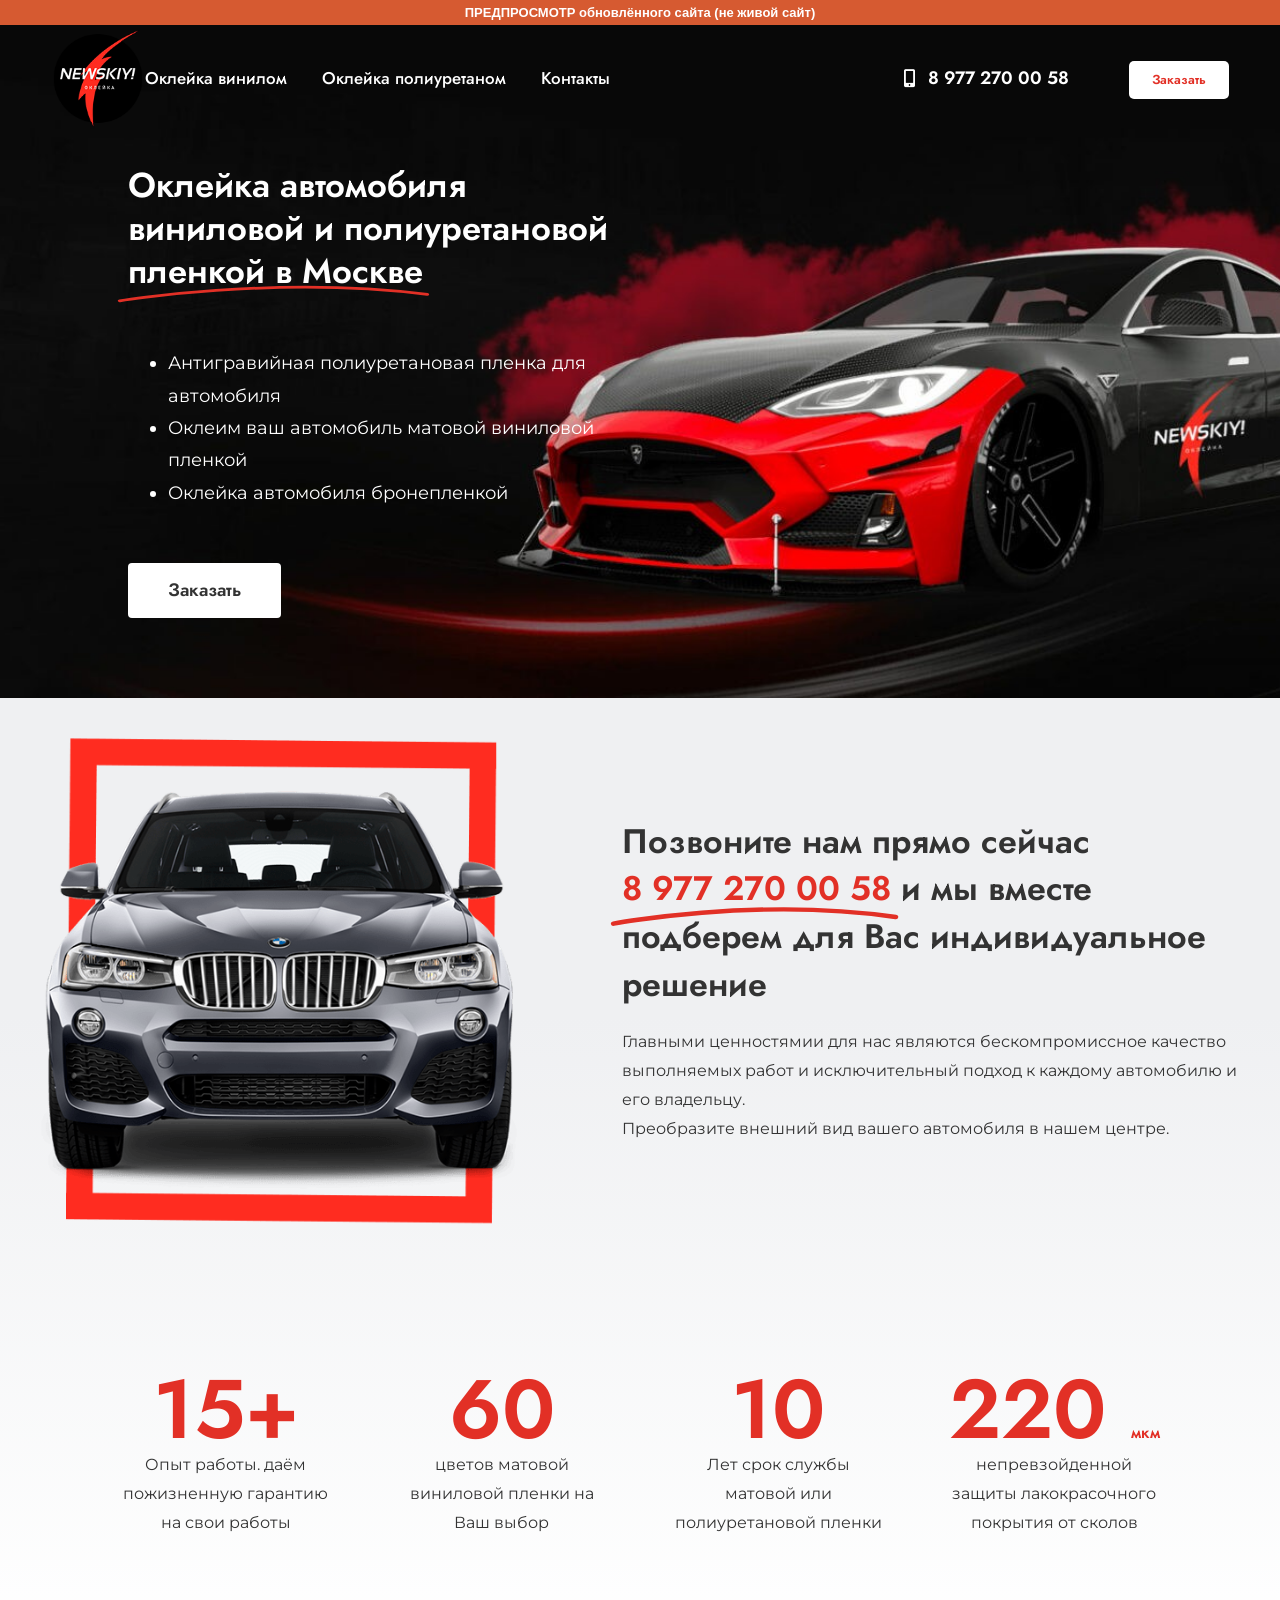
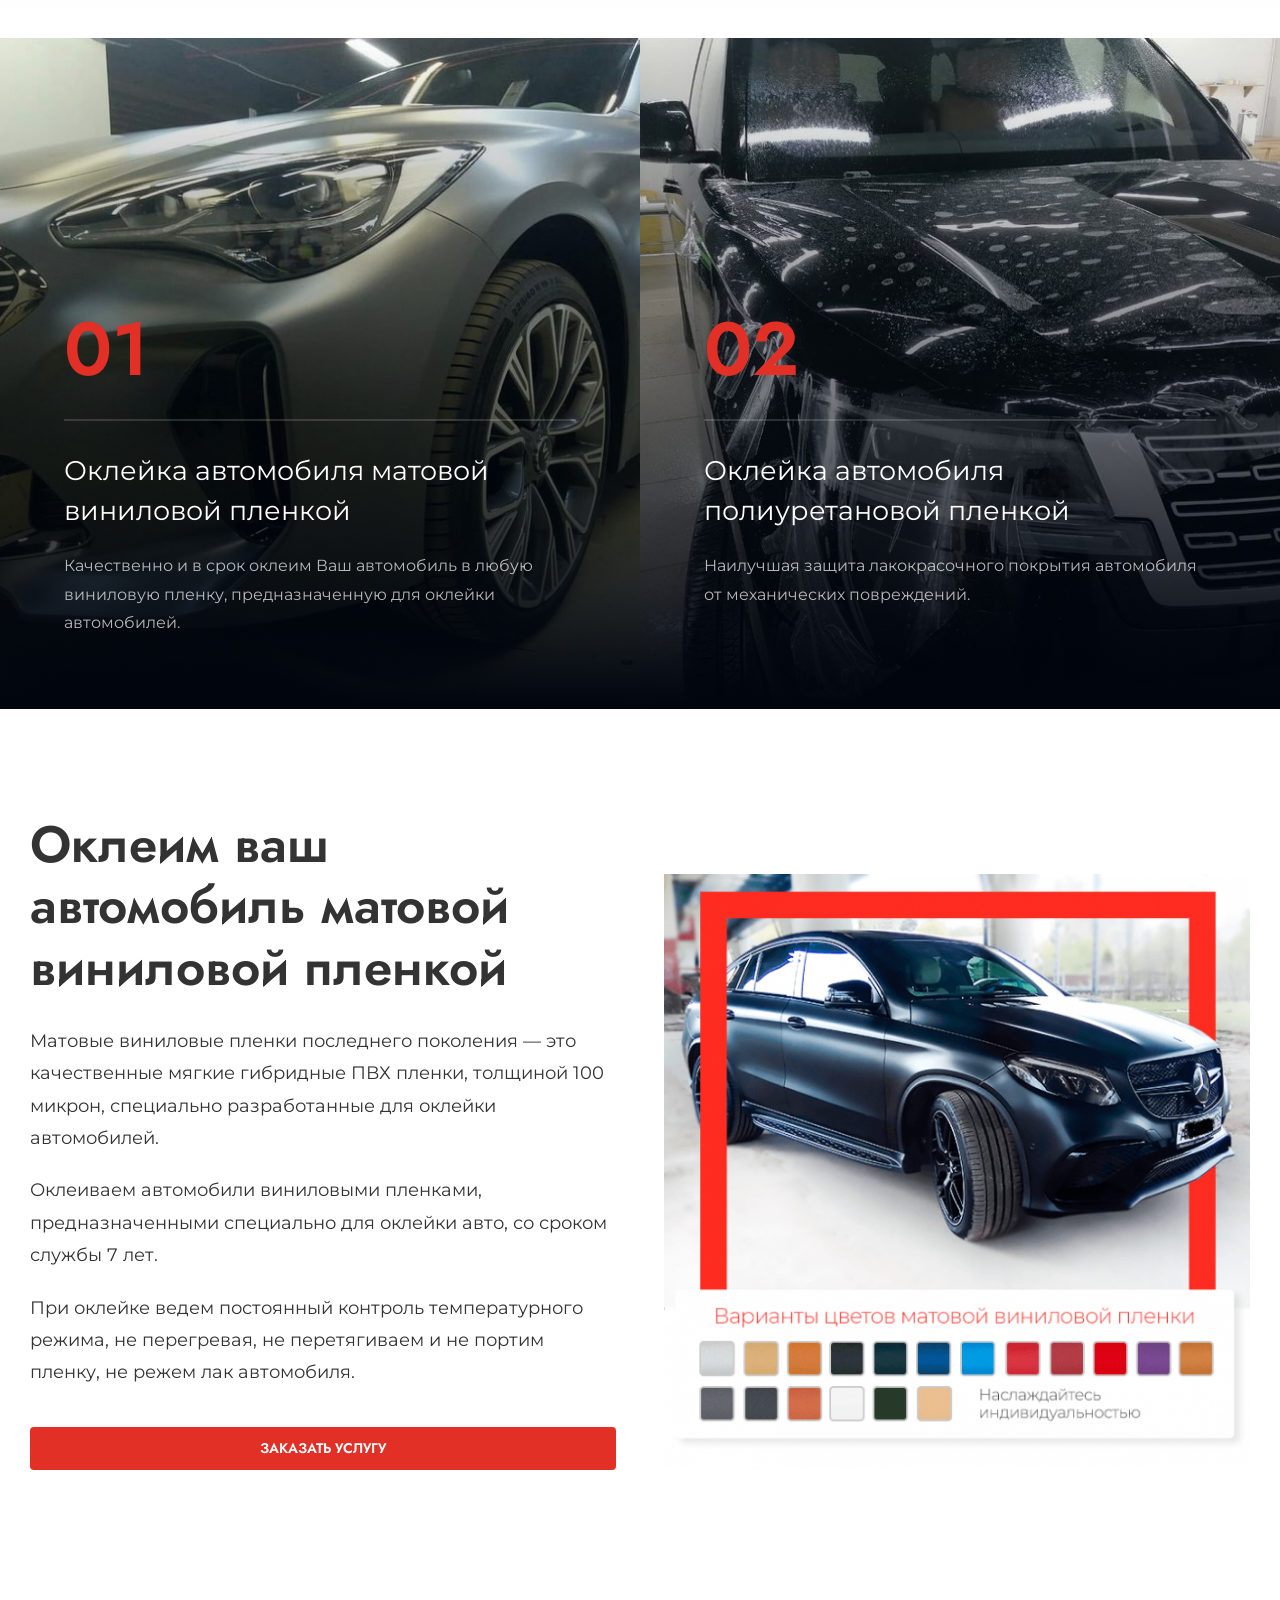
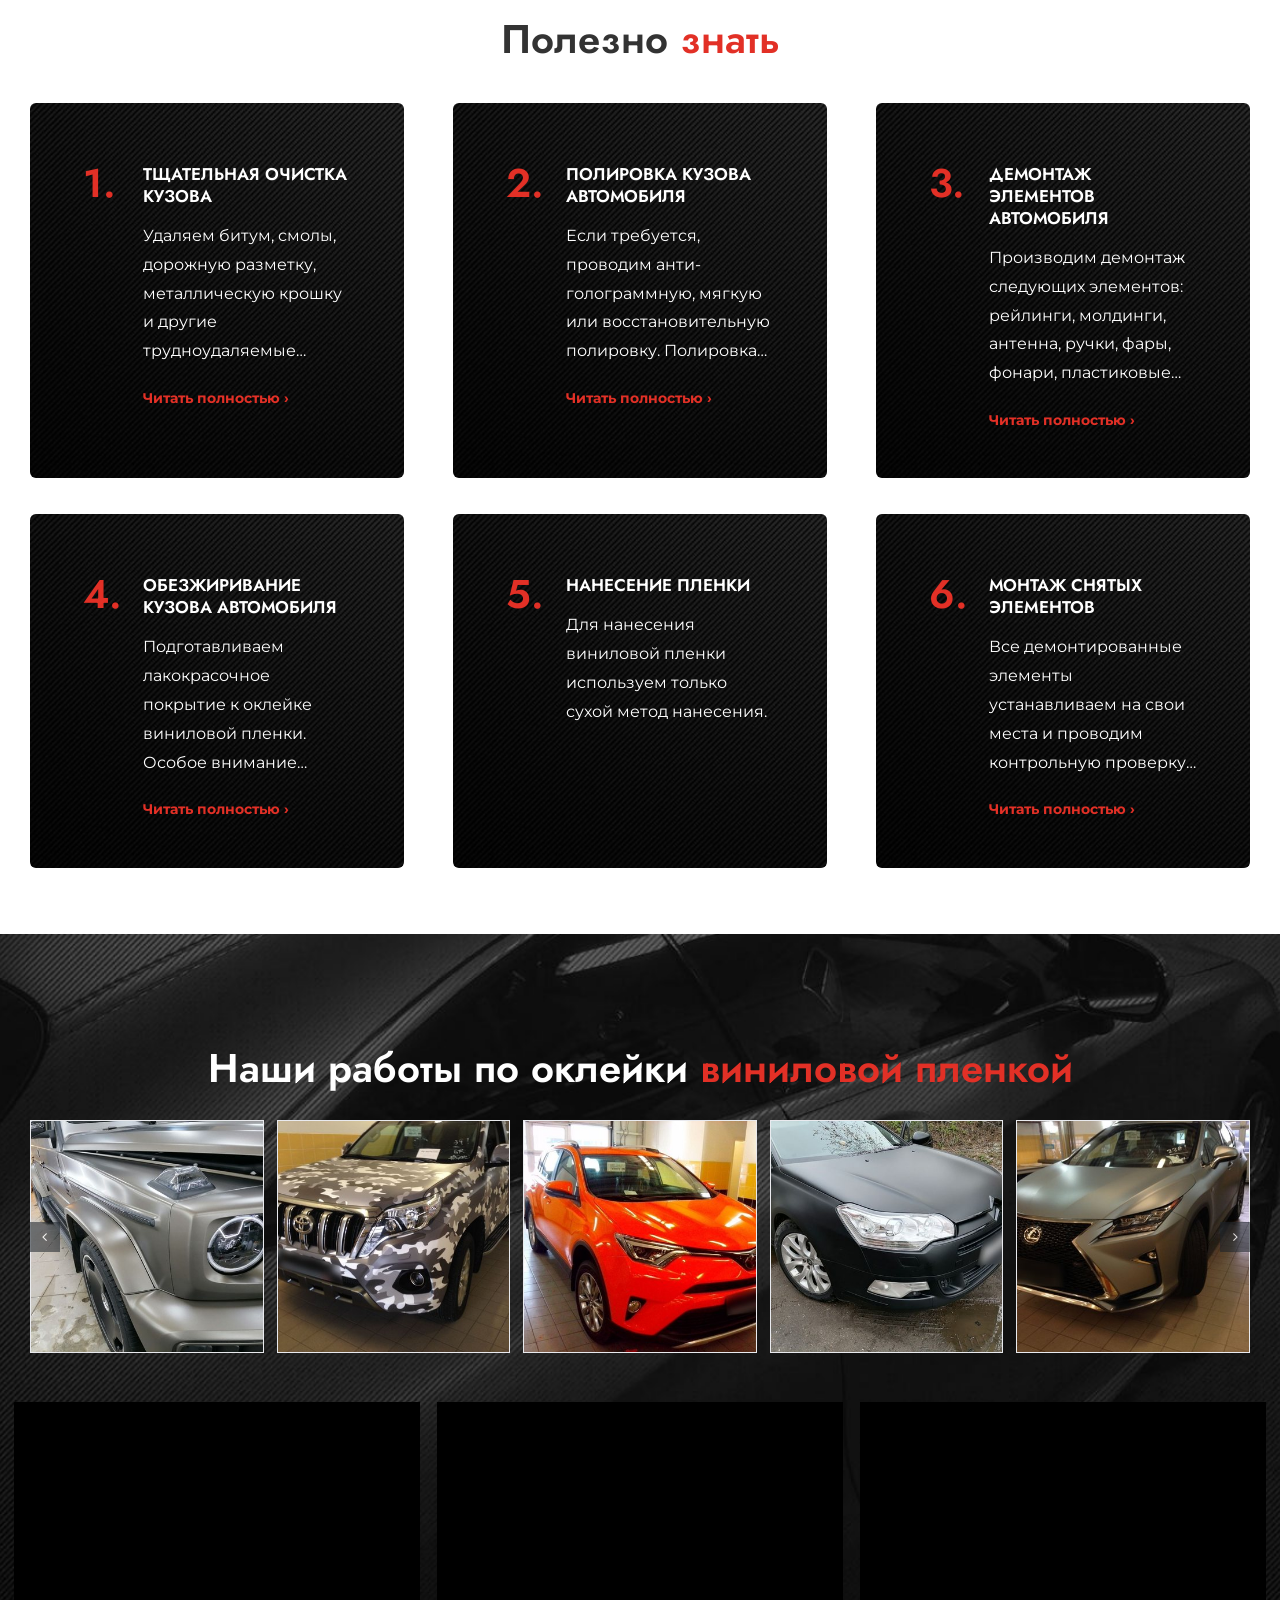
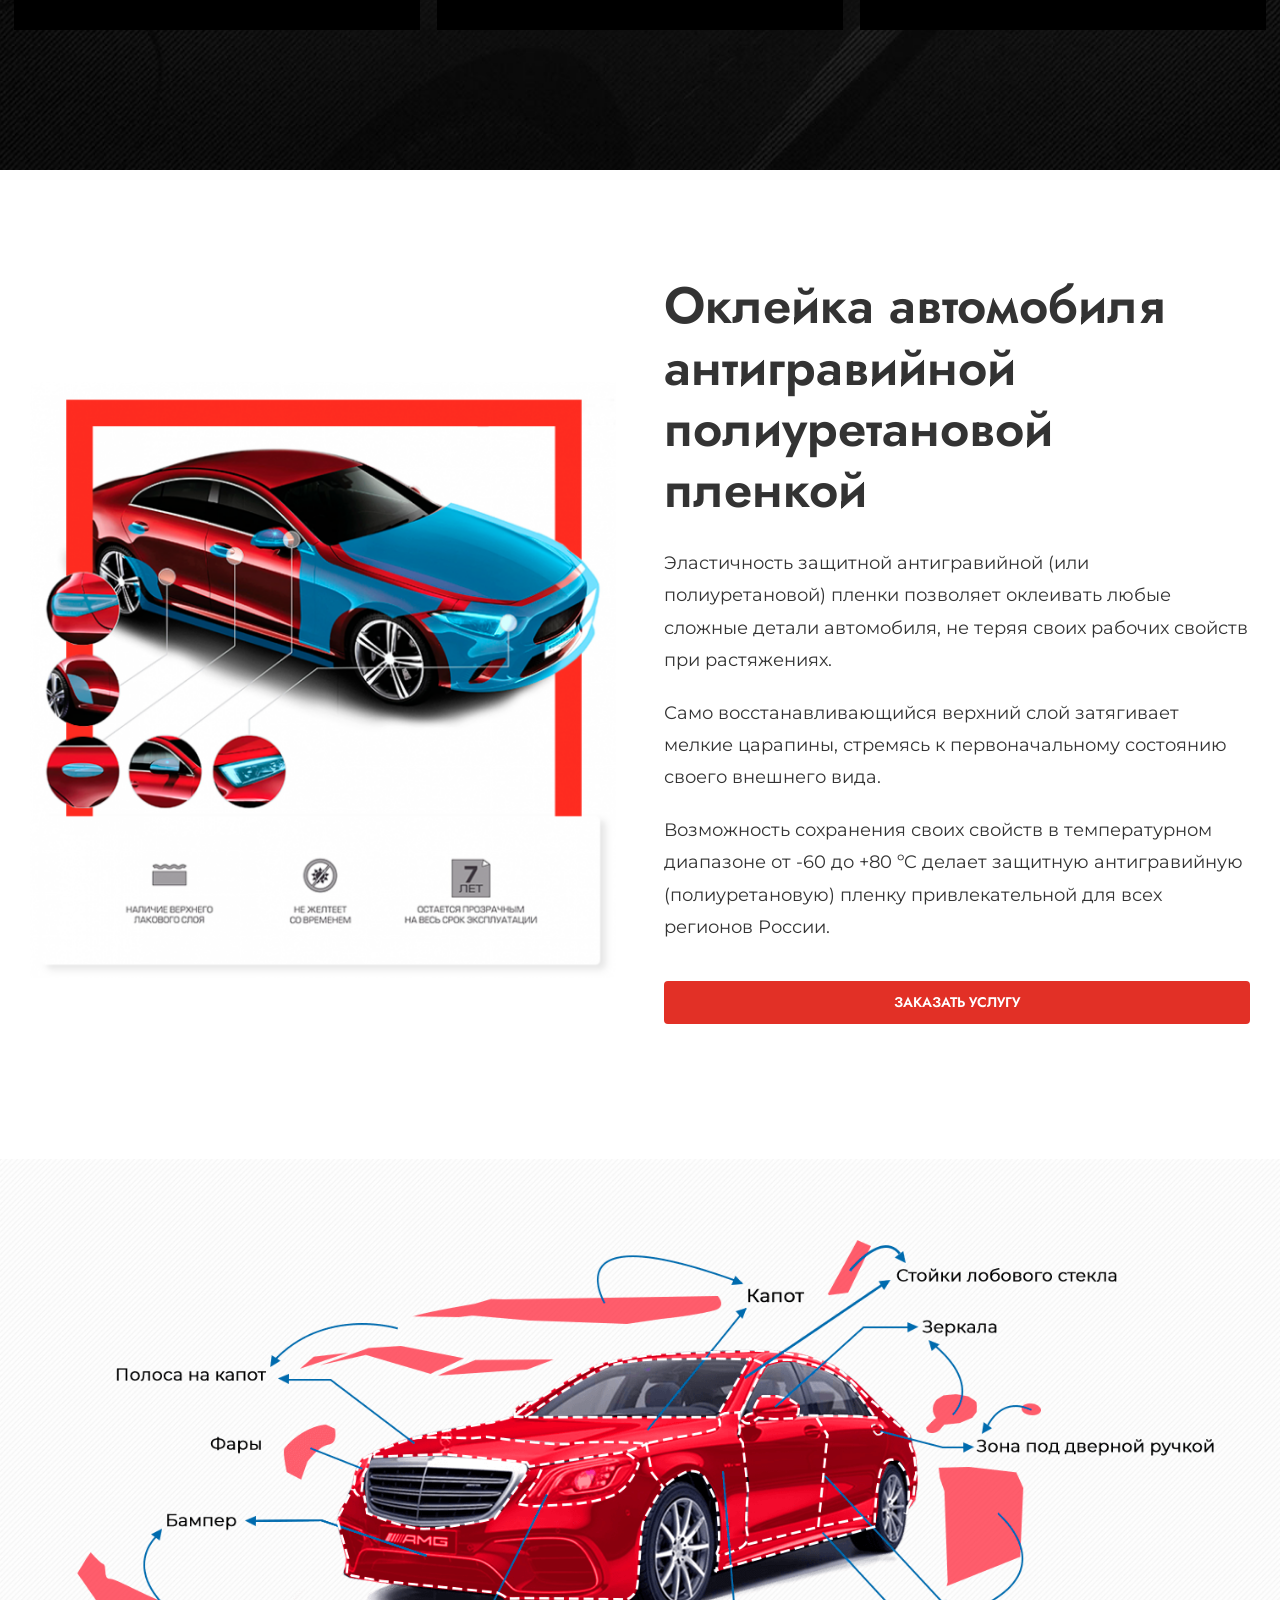
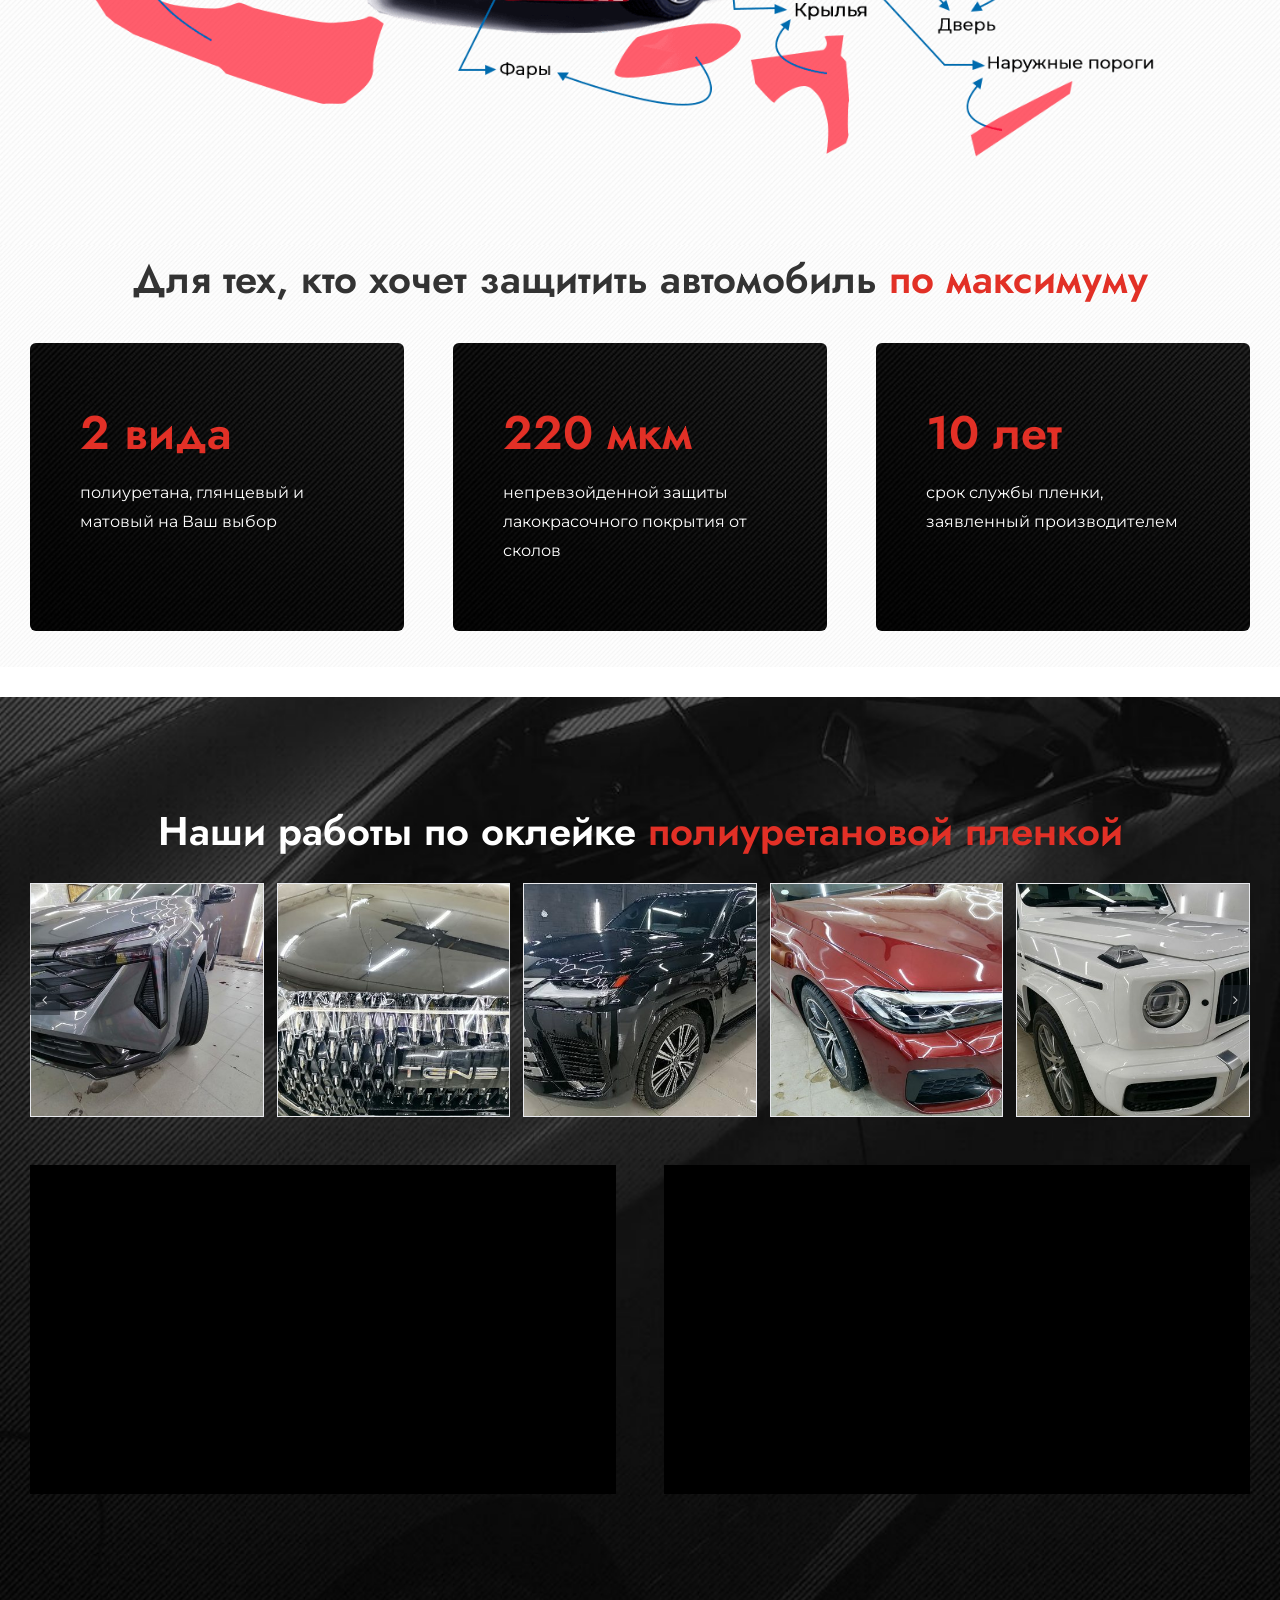
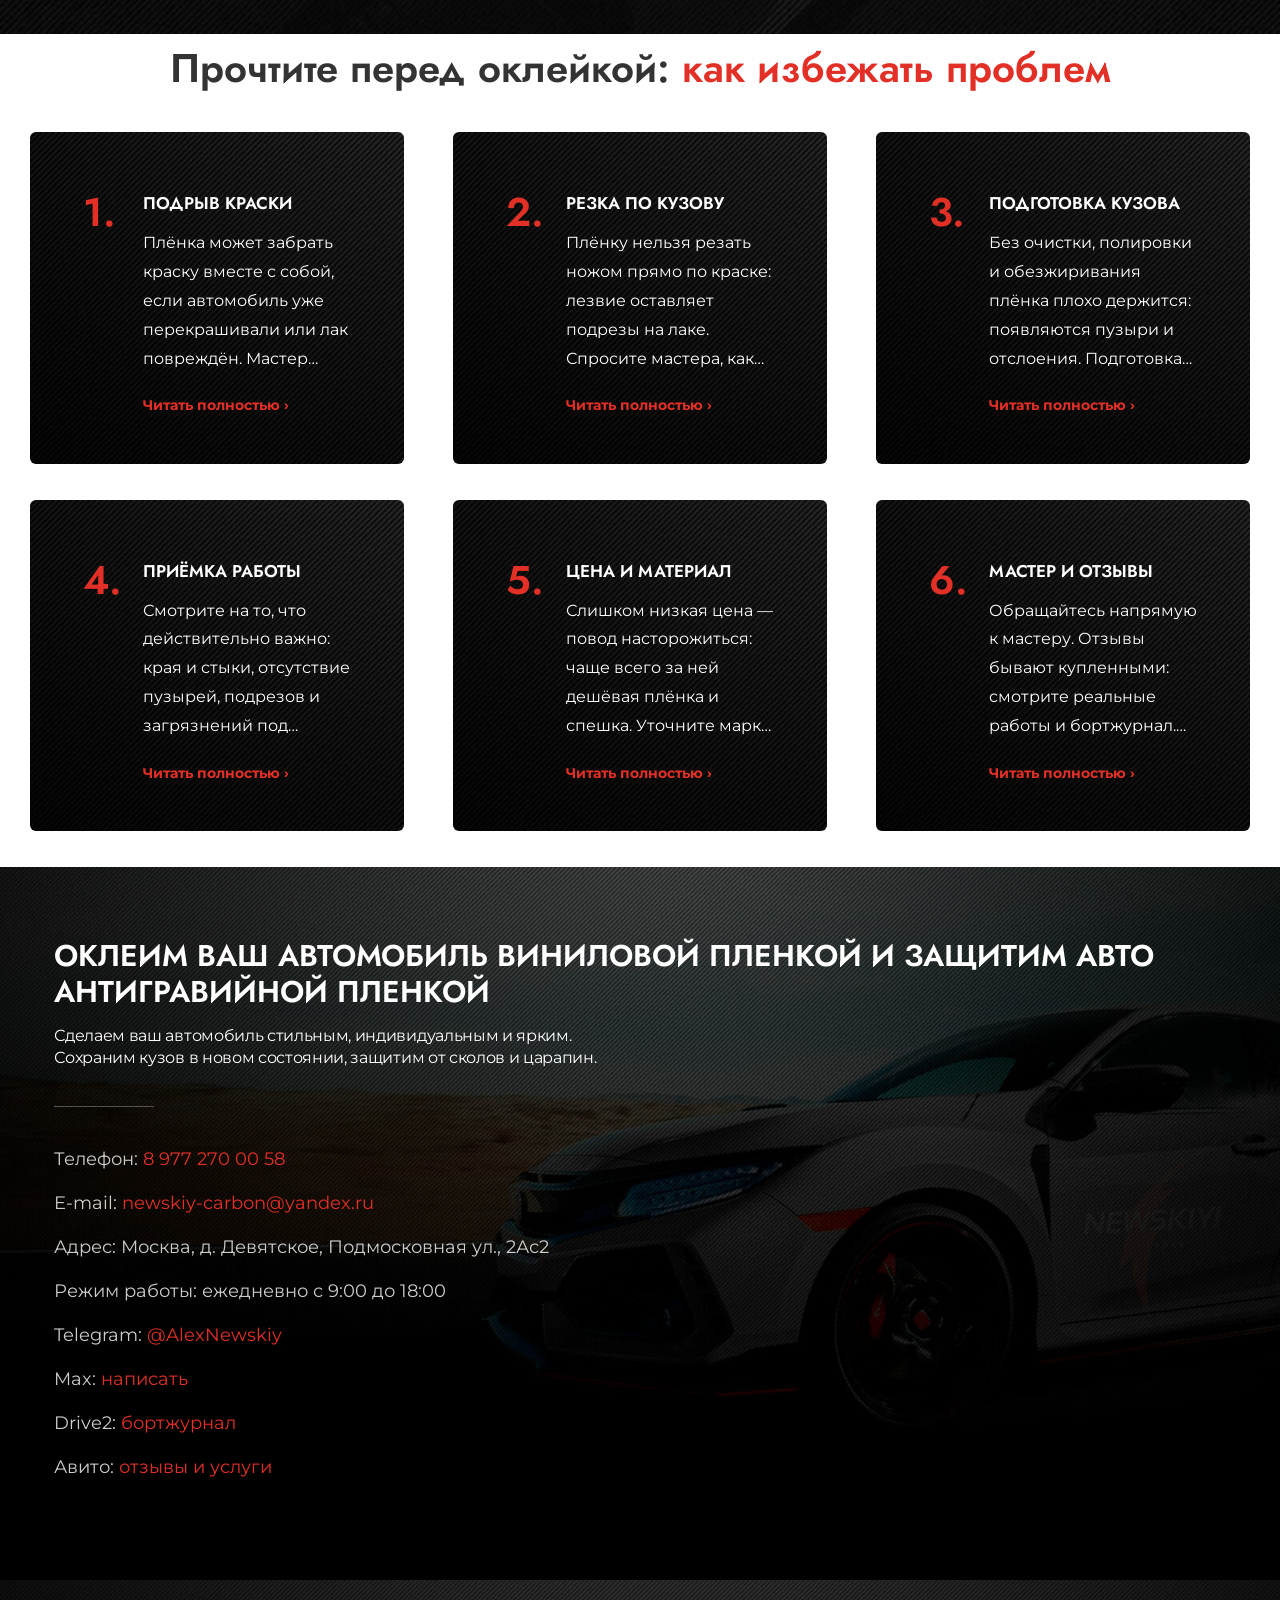
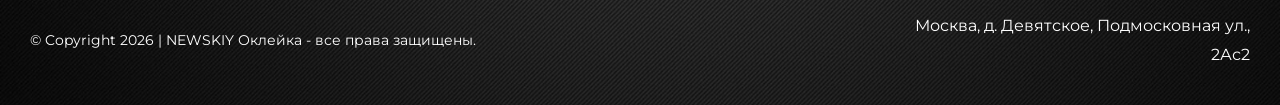
==== commit f0bfb3f5: "Раздел с этапами работ назван «Полезно знать» Co-Authored-By: Claude Sonnet 5.5 <noreply@anthropic.c" ====
--- a/index.html
+++ b/index.html
@@ -206,7 +206,7 @@
 </div></div></div></div></div><div id="o-vinil" class="fusion-container-anchor"><div class="fusion-fullwidth fullwidth-box fusion-builder-row-6 fusion-flex-container nonhundred-percent-fullwidth non-hundred-percent-height-scrolling" style="--awb-border-radius-top-left:0px;--awb-border-radius-top-right:0px;--awb-border-radius-bottom-right:0px;--awb-border-radius-bottom-left:0px;--awb-margin-top:50px;--awb-margin-bottom:0px;--awb-margin-bottom-medium:0px;--awb-flex-wrap:wrap;"><div class="fusion-builder-row fusion-row fusion-flex-align-items-center fusion-flex-content-wrap" style="max-width:1435.2px;margin-left: calc(-4% / 2 );margin-right: calc(-4% / 2 );"><div class="fusion-layout-column fusion_builder_column fusion-builder-column-16 fusion-flex-column" style="--awb-padding-top:5vh;--awb-padding-bottom:15vh;--awb-padding-top-medium:0px;--awb-padding-bottom-medium:7vh;--awb-padding-top-small:5vh;--awb-padding-bottom-small:8vh;--awb-bg-size:cover;--awb-width-large:50%;--awb-margin-top-large:0px;--awb-spacing-right-large:3.84%;--awb-margin-bottom-large:0px;--awb-spacing-left-large:3.84%;--awb-width-medium:50%;--awb-order-medium:0;--awb-spacing-right-medium:3.84%;--awb-spacing-left-medium:3.84%;--awb-width-small:100%;--awb-order-small:1;--awb-spacing-right-small:1.92%;--awb-spacing-left-small:1.92%;"><div class="fusion-column-wrapper fusion-column-has-shadow fusion-flex-justify-content-flex-start fusion-content-layout-column"><div class="fusion-title title fusion-title-12 fusion-no-small-visibility fusion-no-medium-visibility fusion-sep-none fusion-title-text fusion-title-size-two" style="--awb-text-color:#333333;--awb-margin-bottom:3vh;--awb-font-size:51px;"><h2 class="fusion-title-heading title-heading-left fusion-responsive-typography-calculated" style="margin:0;font-size:1em;--fontSize:51;line-height:1.2;">Оклеим ваш автомобиль матовой виниловой пленкой</h2></div><div class="fusion-title title fusion-title-13 fusion-no-large-visibility fusion-sep-none fusion-title-text fusion-title-size-two" style="--awb-text-color:#333333;--awb-margin-bottom:3vh;--awb-font-size:36px;"><h2 class="fusion-title-heading title-heading-left fusion-responsive-typography-calculated" style="margin:0;font-size:1em;--fontSize:36;line-height:1.2;">Оклеим ваш автомобиль матовой виниловой пленкой</h2></div><div class="fusion-text fusion-text-14" style="--awb-content-alignment:left;--awb-font-size:18px;"><p>Матовые виниловые пленки последнего поколения — это качественные мягкие гибридные ПВХ пленки, толщиной 100 микрон, специально разработанные для оклейки автомобилей.</p>
 <p>Оклеиваем автомобили виниловыми пленками, предназначенными специально для оклейки авто, со сроком службы 7 лет.</p>
 <p>При оклейке ведем постоянный контроль температурного режима, не перегревая, не перетягиваем и не портим пленку, не режем лак автомобиля.</p>
-</div><div class="fusion-separator fusion-full-width-sep" style="align-self: center;margin-left: auto;margin-right: auto;margin-bottom:2vh;width:100%;"></div><div style="text-align:left;"><a class="fusion-button button-flat button-large button-custom fusion-button-default button-4 fusion-button-default-span fusion-button-default-type fusion-has-button-gradient" style="--button_accent_color:#ffffff;--button_accent_hover_color:#ffffff;--button_border_hover_color:#ffffff;--button_gradient_top_color:#e23026;--button_gradient_bottom_color:#e23026;--button_gradient_top_color_hover:#d12623;--button_gradient_bottom_color_hover:#d83924;--button_text_transform:uppercase;width:calc(100%);" target="_self" href="#contacts"><span class="fusion-button-text">Заказать услугу</span></a></div></div></div><div class="fusion-layout-column fusion_builder_column fusion-builder-column-17 fusion_builder_column_1_2 1_2 fusion-flex-column" style="--awb-bg-size:cover;--awb-width-large:50%;--awb-margin-top-large:0px;--awb-spacing-right-large:3.84%;--awb-margin-bottom-large:20px;--awb-spacing-left-large:3.84%;--awb-width-medium:50%;--awb-order-medium:0;--awb-spacing-right-medium:3.84%;--awb-spacing-left-medium:3.84%;--awb-width-small:100%;--awb-order-small:0;--awb-spacing-right-small:1.92%;--awb-spacing-left-small:1.92%;"><div class="fusion-column-wrapper fusion-column-has-shadow fusion-flex-justify-content-flex-start fusion-content-layout-column"><div class="fusion-image-element" style="--awb-caption-title-font-family:var(--h2_typography-font-family);--awb-caption-title-font-weight:var(--h2_typography-font-weight);--awb-caption-title-font-style:var(--h2_typography-font-style);--awb-caption-title-size:var(--h2_typography-font-size);--awb-caption-title-transform:var(--h2_typography-text-transform);--awb-caption-title-line-height:var(--h2_typography-line-height);--awb-caption-title-letter-spacing:var(--h2_typography-letter-spacing);"><span class="fusion-imageframe imageframe-none imageframe-6 hover-type-none"><img fetchpriority="high" decoding="async" width="663" height="674" title="vinil" src="wp-content/uploads/2021/07/vinil.png" data-orig-src="wp-content/uploads/2021/07/vinil.png" alt="" class="lazyload img-responsive wp-image-1186" srcset="data:image/svg+xml,%3Csvg%20xmlns%3D%27http%3A%2F%2Fwww.w3.org%2F2000%2Fsvg%27%20width%3D%27663%27%20height%3D%27674%27%20viewBox%3D%270%200%20663%20674%27%3E%3Crect%20width%3D%27663%27%20height%3D%27674%27%20fill-opacity%3D%220%22%2F%3E%3C%2Fsvg%3E" data-srcset="wp-content/uploads/2021/07/vinil-200x203.png 200w, wp-content/uploads/2021/07/vinil-400x407.png 400w, wp-content/uploads/2021/07/vinil-600x610.png 600w, wp-content/uploads/2021/07/vinil.png 663w" data-sizes="auto" data-orig-sizes="(max-width: 740px) 100vw, 663px"></span></div></div></div></div></div></div><div class="fusion-fullwidth fullwidth-box fusion-builder-row-7 fusion-flex-container nonhundred-percent-fullwidth non-hundred-percent-height-scrolling" style="--link_color: #f86635;--awb-border-radius-top-left:0px;--awb-border-radius-top-right:0px;--awb-border-radius-bottom-right:0px;--awb-border-radius-bottom-left:0px;--awb-padding-right-medium:15vw;--awb-padding-left-medium:15vw;--awb-padding-right-small:5vw;--awb-padding-left-small:5vw;--awb-flex-wrap:wrap;"><div class="fusion-builder-row fusion-row fusion-flex-align-items-stretch fusion-flex-content-wrap" style="max-width:1435.2px;margin-left: calc(-4% / 2 );margin-right: calc(-4% / 2 );"><div class="fusion-layout-column fusion_builder_column fusion-builder-column-18 fusion_builder_column_1_1 1_1 fusion-flex-column" style="--awb-bg-size:cover;--awb-width-large:100%;--awb-margin-top-large:0px;--awb-spacing-right-large:1.92%;--awb-margin-bottom-large:20px;--awb-spacing-left-large:1.92%;--awb-width-medium:100%;--awb-order-medium:0;--awb-spacing-right-medium:1.92%;--awb-spacing-left-medium:1.92%;--awb-width-small:100%;--awb-order-small:0;--awb-spacing-right-small:1.92%;--awb-spacing-left-small:1.92%;"><div class="fusion-column-wrapper fusion-column-has-shadow fusion-flex-justify-content-flex-start fusion-content-layout-column"><div class="fusion-title title fusion-title-14 fusion-sep-none fusion-title-center fusion-title-text fusion-title-size-two" style="--awb-text-color:#333333;--awb-margin-bottom:20px;"><h2 class="fusion-title-heading title-heading-center fusion-responsive-typography-calculated" style="margin:0;--fontSize:40;line-height:1.2;">Порядок работ по оклейке <span style="color: #e23026;">виниловой пленкой</span></h2></div></div></div><div class="fusion-layout-column fusion_builder_column fusion-builder-column-19 fusion_builder_column_1_3 1_3 fusion-flex-column" style="--awb-padding-top:50px;--awb-padding-right:50px;--awb-padding-bottom:45px;--awb-padding-left:50px;--awb-padding-top-medium:40px;--awb-padding-right-medium:40px;--awb-padding-bottom-medium:20px;--awb-padding-left-medium:40px;--awb-overflow:hidden;--awb-bg-color:#333333;--awb-bg-color-hover:#333333;--awb-bg-position:left bottom;--awb-bg-size:cover;--awb-border-radius:6px 6px 6px 6px;--awb-width-large:33.333333333333%;--awb-margin-top-large:0px;--awb-spacing-right-large:5.76%;--awb-margin-bottom-large:4vh;--awb-spacing-left-large:5.76%;--awb-width-medium:100%;--awb-order-medium:0;--awb-spacing-right-medium:1.92%;--awb-spacing-left-medium:1.92%;--awb-width-small:100%;--awb-order-small:0;--awb-spacing-right-small:1.92%;--awb-margin-bottom-small:30px;--awb-spacing-left-small:1.92%;"><div class="fusion-column-wrapper lazyload fusion-column-has-shadow fusion-flex-justify-content-flex-start fusion-content-layout-column fusion-column-has-bg-image" data-bg-url="wp-content/uploads/2021/07/image-bg2.jpg" data-bg="wp-content/uploads/2021/07/image-bg2.jpg"><div class="fusion-builder-row fusion-builder-row-inner fusion-row fusion-flex-align-items-stretch fusion-flex-content-wrap" style="width:104% !important;max-width:104% !important;margin-left: calc(-4% / 2 );margin-right: calc(-4% / 2 );"><div class="fusion-layout-column fusion_builder_column_inner fusion-builder-nested-column-0 fusion-flex-column" style="--awb-padding-right:10px;--awb-bg-size:cover;--awb-width-large:12%;--awb-margin-top-large:0px;--awb-spacing-right-large:16%;--awb-margin-bottom-large:0px;--awb-spacing-left-large:16%;--awb-width-medium:12%;--awb-order-medium:0;--awb-spacing-right-medium:16%;--awb-spacing-left-medium:16%;--awb-width-small:16.666666666667%;--awb-order-small:0;--awb-spacing-right-small:11.52%;--awb-spacing-left-small:11.52%;"><div class="fusion-column-wrapper fusion-column-has-shadow fusion-flex-justify-content-flex-start fusion-content-layout-column"><div class="fusion-title title fusion-title-15 fusion-sep-none fusion-title-text fusion-title-size-three" style="--awb-text-color:#e23026;--awb-font-size:40px;"><h3 class="fusion-title-heading title-heading-left fusion-responsive-typography-calculated" style="margin:0;font-size:1em;--fontSize:40;line-height:1;">1.</h3></div></div></div><div class="fusion-layout-column fusion_builder_column_inner fusion-builder-nested-column-1 fusion-flex-column" style="--awb-bg-size:cover;--awb-width-large:88%;--awb-margin-top-large:0px;--awb-spacing-right-large:2.1818181818182%;--awb-margin-bottom-large:0px;--awb-spacing-left-large:2.1818181818182%;--awb-width-medium:88%;--awb-order-medium:0;--awb-spacing-right-medium:2.1818181818182%;--awb-spacing-left-medium:2.1818181818182%;--awb-width-small:83.333333333333%;--awb-order-small:0;--awb-spacing-right-small:2.304%;--awb-spacing-left-small:2.304%;"><div class="fusion-column-wrapper fusion-column-has-shadow fusion-flex-justify-content-flex-start fusion-content-layout-column"><div class="fusion-title title fusion-title-16 fusion-sep-none fusion-title-text fusion-title-size-three" style="--awb-text-color:#ffffff;--awb-font-size:17px;"><h3 class="fusion-title-heading title-heading-left fusion-responsive-typography-calculated" style="margin:0;font-size:1em;--fontSize:17;--minFontSize:17;line-height:1.3;">ТЩАТЕЛЬНАЯ ОЧИСТКА КУЗОВА</h3></div><div class="fusion-text fusion-text-15" style="--awb-text-color:#ffffff;"><p>Удаляем битум, смолы, дорожную разметку, металлическую крошку и другие трудноудаляемые загрязнения, которые остаются после обычной мойки.</p>
+</div><div class="fusion-separator fusion-full-width-sep" style="align-self: center;margin-left: auto;margin-right: auto;margin-bottom:2vh;width:100%;"></div><div style="text-align:left;"><a class="fusion-button button-flat button-large button-custom fusion-button-default button-4 fusion-button-default-span fusion-button-default-type fusion-has-button-gradient" style="--button_accent_color:#ffffff;--button_accent_hover_color:#ffffff;--button_border_hover_color:#ffffff;--button_gradient_top_color:#e23026;--button_gradient_bottom_color:#e23026;--button_gradient_top_color_hover:#d12623;--button_gradient_bottom_color_hover:#d83924;--button_text_transform:uppercase;width:calc(100%);" target="_self" href="#contacts"><span class="fusion-button-text">Заказать услугу</span></a></div></div></div><div class="fusion-layout-column fusion_builder_column fusion-builder-column-17 fusion_builder_column_1_2 1_2 fusion-flex-column" style="--awb-bg-size:cover;--awb-width-large:50%;--awb-margin-top-large:0px;--awb-spacing-right-large:3.84%;--awb-margin-bottom-large:20px;--awb-spacing-left-large:3.84%;--awb-width-medium:50%;--awb-order-medium:0;--awb-spacing-right-medium:3.84%;--awb-spacing-left-medium:3.84%;--awb-width-small:100%;--awb-order-small:0;--awb-spacing-right-small:1.92%;--awb-spacing-left-small:1.92%;"><div class="fusion-column-wrapper fusion-column-has-shadow fusion-flex-justify-content-flex-start fusion-content-layout-column"><div class="fusion-image-element" style="--awb-caption-title-font-family:var(--h2_typography-font-family);--awb-caption-title-font-weight:var(--h2_typography-font-weight);--awb-caption-title-font-style:var(--h2_typography-font-style);--awb-caption-title-size:var(--h2_typography-font-size);--awb-caption-title-transform:var(--h2_typography-text-transform);--awb-caption-title-line-height:var(--h2_typography-line-height);--awb-caption-title-letter-spacing:var(--h2_typography-letter-spacing);"><span class="fusion-imageframe imageframe-none imageframe-6 hover-type-none"><img fetchpriority="high" decoding="async" width="663" height="674" title="vinil" src="wp-content/uploads/2021/07/vinil.png" data-orig-src="wp-content/uploads/2021/07/vinil.png" alt="" class="lazyload img-responsive wp-image-1186" srcset="data:image/svg+xml,%3Csvg%20xmlns%3D%27http%3A%2F%2Fwww.w3.org%2F2000%2Fsvg%27%20width%3D%27663%27%20height%3D%27674%27%20viewBox%3D%270%200%20663%20674%27%3E%3Crect%20width%3D%27663%27%20height%3D%27674%27%20fill-opacity%3D%220%22%2F%3E%3C%2Fsvg%3E" data-srcset="wp-content/uploads/2021/07/vinil-200x203.png 200w, wp-content/uploads/2021/07/vinil-400x407.png 400w, wp-content/uploads/2021/07/vinil-600x610.png 600w, wp-content/uploads/2021/07/vinil.png 663w" data-sizes="auto" data-orig-sizes="(max-width: 740px) 100vw, 663px"></span></div></div></div></div></div></div><div class="fusion-fullwidth fullwidth-box fusion-builder-row-7 fusion-flex-container nonhundred-percent-fullwidth non-hundred-percent-height-scrolling" style="--link_color: #f86635;--awb-border-radius-top-left:0px;--awb-border-radius-top-right:0px;--awb-border-radius-bottom-right:0px;--awb-border-radius-bottom-left:0px;--awb-padding-right-medium:15vw;--awb-padding-left-medium:15vw;--awb-padding-right-small:5vw;--awb-padding-left-small:5vw;--awb-flex-wrap:wrap;"><div class="fusion-builder-row fusion-row fusion-flex-align-items-stretch fusion-flex-content-wrap" style="max-width:1435.2px;margin-left: calc(-4% / 2 );margin-right: calc(-4% / 2 );"><div class="fusion-layout-column fusion_builder_column fusion-builder-column-18 fusion_builder_column_1_1 1_1 fusion-flex-column" style="--awb-bg-size:cover;--awb-width-large:100%;--awb-margin-top-large:0px;--awb-spacing-right-large:1.92%;--awb-margin-bottom-large:20px;--awb-spacing-left-large:1.92%;--awb-width-medium:100%;--awb-order-medium:0;--awb-spacing-right-medium:1.92%;--awb-spacing-left-medium:1.92%;--awb-width-small:100%;--awb-order-small:0;--awb-spacing-right-small:1.92%;--awb-spacing-left-small:1.92%;"><div class="fusion-column-wrapper fusion-column-has-shadow fusion-flex-justify-content-flex-start fusion-content-layout-column"><div class="fusion-title title fusion-title-14 fusion-sep-none fusion-title-center fusion-title-text fusion-title-size-two" style="--awb-text-color:#333333;--awb-margin-bottom:20px;"><h2 class="fusion-title-heading title-heading-center fusion-responsive-typography-calculated" style="margin:0;--fontSize:40;line-height:1.2;">Полезно <span style="color: #e23026;">знать</span></h2></div></div></div><div class="fusion-layout-column fusion_builder_column fusion-builder-column-19 fusion_builder_column_1_3 1_3 fusion-flex-column" style="--awb-padding-top:50px;--awb-padding-right:50px;--awb-padding-bottom:45px;--awb-padding-left:50px;--awb-padding-top-medium:40px;--awb-padding-right-medium:40px;--awb-padding-bottom-medium:20px;--awb-padding-left-medium:40px;--awb-overflow:hidden;--awb-bg-color:#333333;--awb-bg-color-hover:#333333;--awb-bg-position:left bottom;--awb-bg-size:cover;--awb-border-radius:6px 6px 6px 6px;--awb-width-large:33.333333333333%;--awb-margin-top-large:0px;--awb-spacing-right-large:5.76%;--awb-margin-bottom-large:4vh;--awb-spacing-left-large:5.76%;--awb-width-medium:100%;--awb-order-medium:0;--awb-spacing-right-medium:1.92%;--awb-spacing-left-medium:1.92%;--awb-width-small:100%;--awb-order-small:0;--awb-spacing-right-small:1.92%;--awb-margin-bottom-small:30px;--awb-spacing-left-small:1.92%;"><div class="fusion-column-wrapper lazyload fusion-column-has-shadow fusion-flex-justify-content-flex-start fusion-content-layout-column fusion-column-has-bg-image" data-bg-url="wp-content/uploads/2021/07/image-bg2.jpg" data-bg="wp-content/uploads/2021/07/image-bg2.jpg"><div class="fusion-builder-row fusion-builder-row-inner fusion-row fusion-flex-align-items-stretch fusion-flex-content-wrap" style="width:104% !important;max-width:104% !important;margin-left: calc(-4% / 2 );margin-right: calc(-4% / 2 );"><div class="fusion-layout-column fusion_builder_column_inner fusion-builder-nested-column-0 fusion-flex-column" style="--awb-padding-right:10px;--awb-bg-size:cover;--awb-width-large:12%;--awb-margin-top-large:0px;--awb-spacing-right-large:16%;--awb-margin-bottom-large:0px;--awb-spacing-left-large:16%;--awb-width-medium:12%;--awb-order-medium:0;--awb-spacing-right-medium:16%;--awb-spacing-left-medium:16%;--awb-width-small:16.666666666667%;--awb-order-small:0;--awb-spacing-right-small:11.52%;--awb-spacing-left-small:11.52%;"><div class="fusion-column-wrapper fusion-column-has-shadow fusion-flex-justify-content-flex-start fusion-content-layout-column"><div class="fusion-title title fusion-title-15 fusion-sep-none fusion-title-text fusion-title-size-three" style="--awb-text-color:#e23026;--awb-font-size:40px;"><h3 class="fusion-title-heading title-heading-left fusion-responsive-typography-calculated" style="margin:0;font-size:1em;--fontSize:40;line-height:1;">1.</h3></div></div></div><div class="fusion-layout-column fusion_builder_column_inner fusion-builder-nested-column-1 fusion-flex-column" style="--awb-bg-size:cover;--awb-width-large:88%;--awb-margin-top-large:0px;--awb-spacing-right-large:2.1818181818182%;--awb-margin-bottom-large:0px;--awb-spacing-left-large:2.1818181818182%;--awb-width-medium:88%;--awb-order-medium:0;--awb-spacing-right-medium:2.1818181818182%;--awb-spacing-left-medium:2.1818181818182%;--awb-width-small:83.333333333333%;--awb-order-small:0;--awb-spacing-right-small:2.304%;--awb-spacing-left-small:2.304%;"><div class="fusion-column-wrapper fusion-column-has-shadow fusion-flex-justify-content-flex-start fusion-content-layout-column"><div class="fusion-title title fusion-title-16 fusion-sep-none fusion-title-text fusion-title-size-three" style="--awb-text-color:#ffffff;--awb-font-size:17px;"><h3 class="fusion-title-heading title-heading-left fusion-responsive-typography-calculated" style="margin:0;font-size:1em;--fontSize:17;--minFontSize:17;line-height:1.3;">ТЩАТЕЛЬНАЯ ОЧИСТКА КУЗОВА</h3></div><div class="fusion-text fusion-text-15" style="--awb-text-color:#ffffff;"><p>Удаляем битум, смолы, дорожную разметку, металлическую крошку и другие трудноудаляемые загрязнения, которые остаются после обычной мойки.</p>
 </div></div></div></div></div></div><div class="fusion-layout-column fusion_builder_column fusion-builder-column-20 fusion_builder_column_1_3 1_3 fusion-flex-column" style="--awb-padding-top:50px;--awb-padding-right:50px;--awb-padding-bottom:45px;--awb-padding-left:50px;--awb-padding-top-medium:40px;--awb-padding-right-medium:40px;--awb-padding-bottom-medium:20px;--awb-padding-left-medium:40px;--awb-overflow:hidden;--awb-bg-color:#333333;--awb-bg-color-hover:#333333;--awb-bg-position:left bottom;--awb-bg-size:cover;--awb-border-radius:6px 6px 6px 6px;--awb-width-large:33.333333333333%;--awb-margin-top-large:0px;--awb-spacing-right-large:5.76%;--awb-margin-bottom-large:4vh;--awb-spacing-left-large:5.76%;--awb-width-medium:100%;--awb-order-medium:0;--awb-spacing-right-medium:1.92%;--awb-spacing-left-medium:1.92%;--awb-width-small:100%;--awb-order-small:0;--awb-spacing-right-small:1.92%;--awb-margin-bottom-small:30px;--awb-spacing-left-small:1.92%;"><div class="fusion-column-wrapper lazyload fusion-column-has-shadow fusion-flex-justify-content-flex-start fusion-content-layout-column fusion-column-has-bg-image" data-bg-url="wp-content/uploads/2021/07/image-bg2.jpg" data-bg="wp-content/uploads/2021/07/image-bg2.jpg"><div class="fusion-builder-row fusion-builder-row-inner fusion-row fusion-flex-align-items-stretch fusion-flex-content-wrap" style="width:104% !important;max-width:104% !important;margin-left: calc(-4% / 2 );margin-right: calc(-4% / 2 );"><div class="fusion-layout-column fusion_builder_column_inner fusion-builder-nested-column-2 fusion-flex-column" style="--awb-padding-right:10px;--awb-bg-size:cover;--awb-width-large:12%;--awb-margin-top-large:0px;--awb-spacing-right-large:16%;--awb-margin-bottom-large:0px;--awb-spacing-left-large:16%;--awb-width-medium:12%;--awb-order-medium:0;--awb-spacing-right-medium:16%;--awb-spacing-left-medium:16%;--awb-width-small:16.666666666667%;--awb-order-small:0;--awb-spacing-right-small:11.52%;--awb-spacing-left-small:11.52%;"><div class="fusion-column-wrapper fusion-column-has-shadow fusion-flex-justify-content-flex-start fusion-content-layout-column"><div class="fusion-title title fusion-title-17 fusion-sep-none fusion-title-text fusion-title-size-three" style="--awb-text-color:#e23026;--awb-font-size:40px;"><h3 class="fusion-title-heading title-heading-left fusion-responsive-typography-calculated" style="margin:0;font-size:1em;--fontSize:40;line-height:1;">2.</h3></div></div></div><div class="fusion-layout-column fusion_builder_column_inner fusion-builder-nested-column-3 fusion-flex-column" style="--awb-bg-size:cover;--awb-width-large:88%;--awb-margin-top-large:0px;--awb-spacing-right-large:2.1818181818182%;--awb-margin-bottom-large:0px;--awb-spacing-left-large:2.1818181818182%;--awb-width-medium:88%;--awb-order-medium:0;--awb-spacing-right-medium:2.1818181818182%;--awb-spacing-left-medium:2.1818181818182%;--awb-width-small:83.333333333333%;--awb-order-small:0;--awb-spacing-right-small:2.304%;--awb-spacing-left-small:2.304%;"><div class="fusion-column-wrapper fusion-column-has-shadow fusion-flex-justify-content-flex-start fusion-content-layout-column"><div class="fusion-title title fusion-title-18 fusion-sep-none fusion-title-text fusion-title-size-three" style="--awb-text-color:#ffffff;--awb-font-size:17px;"><h3 class="fusion-title-heading title-heading-left fusion-responsive-typography-calculated" style="margin:0;font-size:1em;--fontSize:17;--minFontSize:17;line-height:1.3;">ПОЛИРОВКА КУЗОВА АВТОМОБИЛЯ</h3></div><div class="fusion-text fusion-text-16" style="--awb-text-color:#ffffff;"><p>Если требуется, проводим анти-голограммную, мягкую или восстановительную полировку. Полировка выбирается в зависимости от состояния лакокрасочного покрытия.</p>
 </div></div></div></div></div></div><div class="fusion-layout-column fusion_builder_column fusion-builder-column-21 fusion_builder_column_1_3 1_3 fusion-flex-column" style="--awb-padding-top:50px;--awb-padding-right:50px;--awb-padding-bottom:45px;--awb-padding-left:50px;--awb-padding-top-medium:40px;--awb-padding-right-medium:40px;--awb-padding-bottom-medium:20px;--awb-padding-left-medium:40px;--awb-overflow:hidden;--awb-bg-color:#333333;--awb-bg-color-hover:#333333;--awb-bg-position:left bottom;--awb-bg-size:cover;--awb-border-radius:6px 6px 6px 6px;--awb-width-large:33.333333333333%;--awb-margin-top-large:0px;--awb-spacing-right-large:5.76%;--awb-margin-bottom-large:4vh;--awb-spacing-left-large:5.76%;--awb-width-medium:100%;--awb-order-medium:0;--awb-spacing-right-medium:1.92%;--awb-spacing-left-medium:1.92%;--awb-width-small:100%;--awb-order-small:0;--awb-spacing-right-small:1.92%;--awb-margin-bottom-small:30px;--awb-spacing-left-small:1.92%;"><div class="fusion-column-wrapper lazyload fusion-column-has-shadow fusion-flex-justify-content-flex-start fusion-content-layout-column fusion-column-has-bg-image" data-bg-url="wp-content/uploads/2021/07/image-bg2.jpg" data-bg="wp-content/uploads/2021/07/image-bg2.jpg"><div class="fusion-builder-row fusion-builder-row-inner fusion-row fusion-flex-align-items-stretch fusion-flex-content-wrap" style="width:104% !important;max-width:104% !important;margin-left: calc(-4% / 2 );margin-right: calc(-4% / 2 );"><div class="fusion-layout-column fusion_builder_column_inner fusion-builder-nested-column-4 fusion-flex-column" style="--awb-padding-right:10px;--awb-bg-size:cover;--awb-width-large:12%;--awb-margin-top-large:0px;--awb-spacing-right-large:16%;--awb-margin-bottom-large:0px;--awb-spacing-left-large:16%;--awb-width-medium:12%;--awb-order-medium:0;--awb-spacing-right-medium:16%;--awb-spacing-left-medium:16%;--awb-width-small:16.666666666667%;--awb-order-small:0;--awb-spacing-right-small:11.52%;--awb-spacing-left-small:11.52%;"><div class="fusion-column-wrapper fusion-column-has-shadow fusion-flex-justify-content-flex-start fusion-content-layout-column"><div class="fusion-title title fusion-title-19 fusion-sep-none fusion-title-text fusion-title-size-three" style="--awb-text-color:#e23026;--awb-font-size:40px;"><h3 class="fusion-title-heading title-heading-left fusion-responsive-typography-calculated" style="margin:0;font-size:1em;--fontSize:40;line-height:1;">3.</h3></div></div></div><div class="fusion-layout-column fusion_builder_column_inner fusion-builder-nested-column-5 fusion-flex-column" style="--awb-bg-size:cover;--awb-width-large:88%;--awb-margin-top-large:0px;--awb-spacing-right-large:2.1818181818182%;--awb-margin-bottom-large:0px;--awb-spacing-left-large:2.1818181818182%;--awb-width-medium:88%;--awb-order-medium:0;--awb-spacing-right-medium:2.1818181818182%;--awb-spacing-left-medium:2.1818181818182%;--awb-width-small:83.333333333333%;--awb-order-small:0;--awb-spacing-right-small:2.304%;--awb-spacing-left-small:2.304%;"><div class="fusion-column-wrapper fusion-column-has-shadow fusion-flex-justify-content-flex-start fusion-content-layout-column"><div class="fusion-title title fusion-title-20 fusion-sep-none fusion-title-text fusion-title-size-three" style="--awb-text-color:#ffffff;--awb-font-size:17px;"><h3 class="fusion-title-heading title-heading-left fusion-responsive-typography-calculated" style="margin:0;font-size:1em;--fontSize:17;--minFontSize:17;line-height:1.3;">ДЕМОНТАЖ ЭЛЕМЕНТОВ АВТОМОБИЛЯ</h3></div><div class="fusion-text fusion-text-17" style="--awb-text-color:#ffffff;"><p>Производим демонтаж следующих элементов: рейлинги, молдинги, антенна, ручки, фары, фонари, пластиковые элементы бамперов, подкрылки.</p>
 </div></div></div></div></div></div><div class="fusion-layout-column fusion_builder_column fusion-builder-column-22 fusion_builder_column_1_3 1_3 fusion-flex-column" style="--awb-padding-top:50px;--awb-padding-right:50px;--awb-padding-bottom:45px;--awb-padding-left:50px;--awb-padding-top-medium:40px;--awb-padding-right-medium:40px;--awb-padding-bottom-medium:20px;--awb-padding-left-medium:40px;--awb-overflow:hidden;--awb-bg-color:#333333;--awb-bg-color-hover:#333333;--awb-bg-position:left bottom;--awb-bg-size:cover;--awb-border-radius:6px 6px 6px 6px;--awb-width-large:33.333333333333%;--awb-margin-top-large:0px;--awb-spacing-right-large:5.76%;--awb-margin-bottom-large:4vh;--awb-spacing-left-large:5.76%;--awb-width-medium:100%;--awb-order-medium:0;--awb-spacing-right-medium:1.92%;--awb-spacing-left-medium:1.92%;--awb-width-small:100%;--awb-order-small:0;--awb-spacing-right-small:1.92%;--awb-margin-bottom-small:30px;--awb-spacing-left-small:1.92%;"><div class="fusion-column-wrapper lazyload fusion-column-has-shadow fusion-flex-justify-content-flex-start fusion-content-layout-column fusion-column-has-bg-image" data-bg-url="wp-content/uploads/2021/07/image-bg2.jpg" data-bg="wp-content/uploads/2021/07/image-bg2.jpg"><div class="fusion-builder-row fusion-builder-row-inner fusion-row fusion-flex-align-items-stretch fusion-flex-content-wrap" style="width:104% !important;max-width:104% !important;margin-left: calc(-4% / 2 );margin-right: calc(-4% / 2 );"><div class="fusion-layout-column fusion_builder_column_inner fusion-builder-nested-column-6 fusion-flex-column" style="--awb-padding-right:10px;--awb-bg-size:cover;--awb-width-large:12%;--awb-margin-top-large:0px;--awb-spacing-right-large:16%;--awb-margin-bottom-large:0px;--awb-spacing-left-large:16%;--awb-width-medium:12%;--awb-order-medium:0;--awb-spacing-right-medium:16%;--awb-spacing-left-medium:16%;--awb-width-small:16.666666666667%;--awb-order-small:0;--awb-spacing-right-small:11.52%;--awb-spacing-left-small:11.52%;"><div class="fusion-column-wrapper fusion-column-has-shadow fusion-flex-justify-content-flex-start fusion-content-layout-column"><div class="fusion-title title fusion-title-21 fusion-sep-none fusion-title-text fusion-title-size-three" style="--awb-text-color:#e23026;--awb-font-size:40px;"><h3 class="fusion-title-heading title-heading-left fusion-responsive-typography-calculated" style="margin:0;font-size:1em;--fontSize:40;line-height:1;">4.</h3></div></div></div><div class="fusion-layout-column fusion_builder_column_inner fusion-builder-nested-column-7 fusion-flex-column" style="--awb-bg-size:cover;--awb-width-large:88%;--awb-margin-top-large:0px;--awb-spacing-right-large:2.1818181818182%;--awb-margin-bottom-large:0px;--awb-spacing-left-large:2.1818181818182%;--awb-width-medium:88%;--awb-order-medium:0;--awb-spacing-right-medium:2.1818181818182%;--awb-spacing-left-medium:2.1818181818182%;--awb-width-small:83.333333333333%;--awb-order-small:0;--awb-spacing-right-small:2.304%;--awb-spacing-left-small:2.304%;"><div class="fusion-column-wrapper fusion-column-has-shadow fusion-flex-justify-content-flex-start fusion-content-layout-column"><div class="fusion-title title fusion-title-22 fusion-sep-none fusion-title-text fusion-title-size-three" style="--awb-text-color:#ffffff;--awb-font-size:17px;"><h3 class="fusion-title-heading title-heading-left fusion-responsive-typography-calculated" style="margin:0;font-size:1em;--fontSize:17;--minFontSize:17;line-height:1.3;">ОБЕЗЖИРИВАНИЕ КУЗОВА АВТОМОБИЛЯ</h3></div><div class="fusion-text fusion-text-18" style="--awb-text-color:#ffffff;"><p>Подготавливаем лакокрасочное покрытие к оклейке виниловой пленки. Особое внимание уделяем местам, где присутствуют остатки смазки.</p>
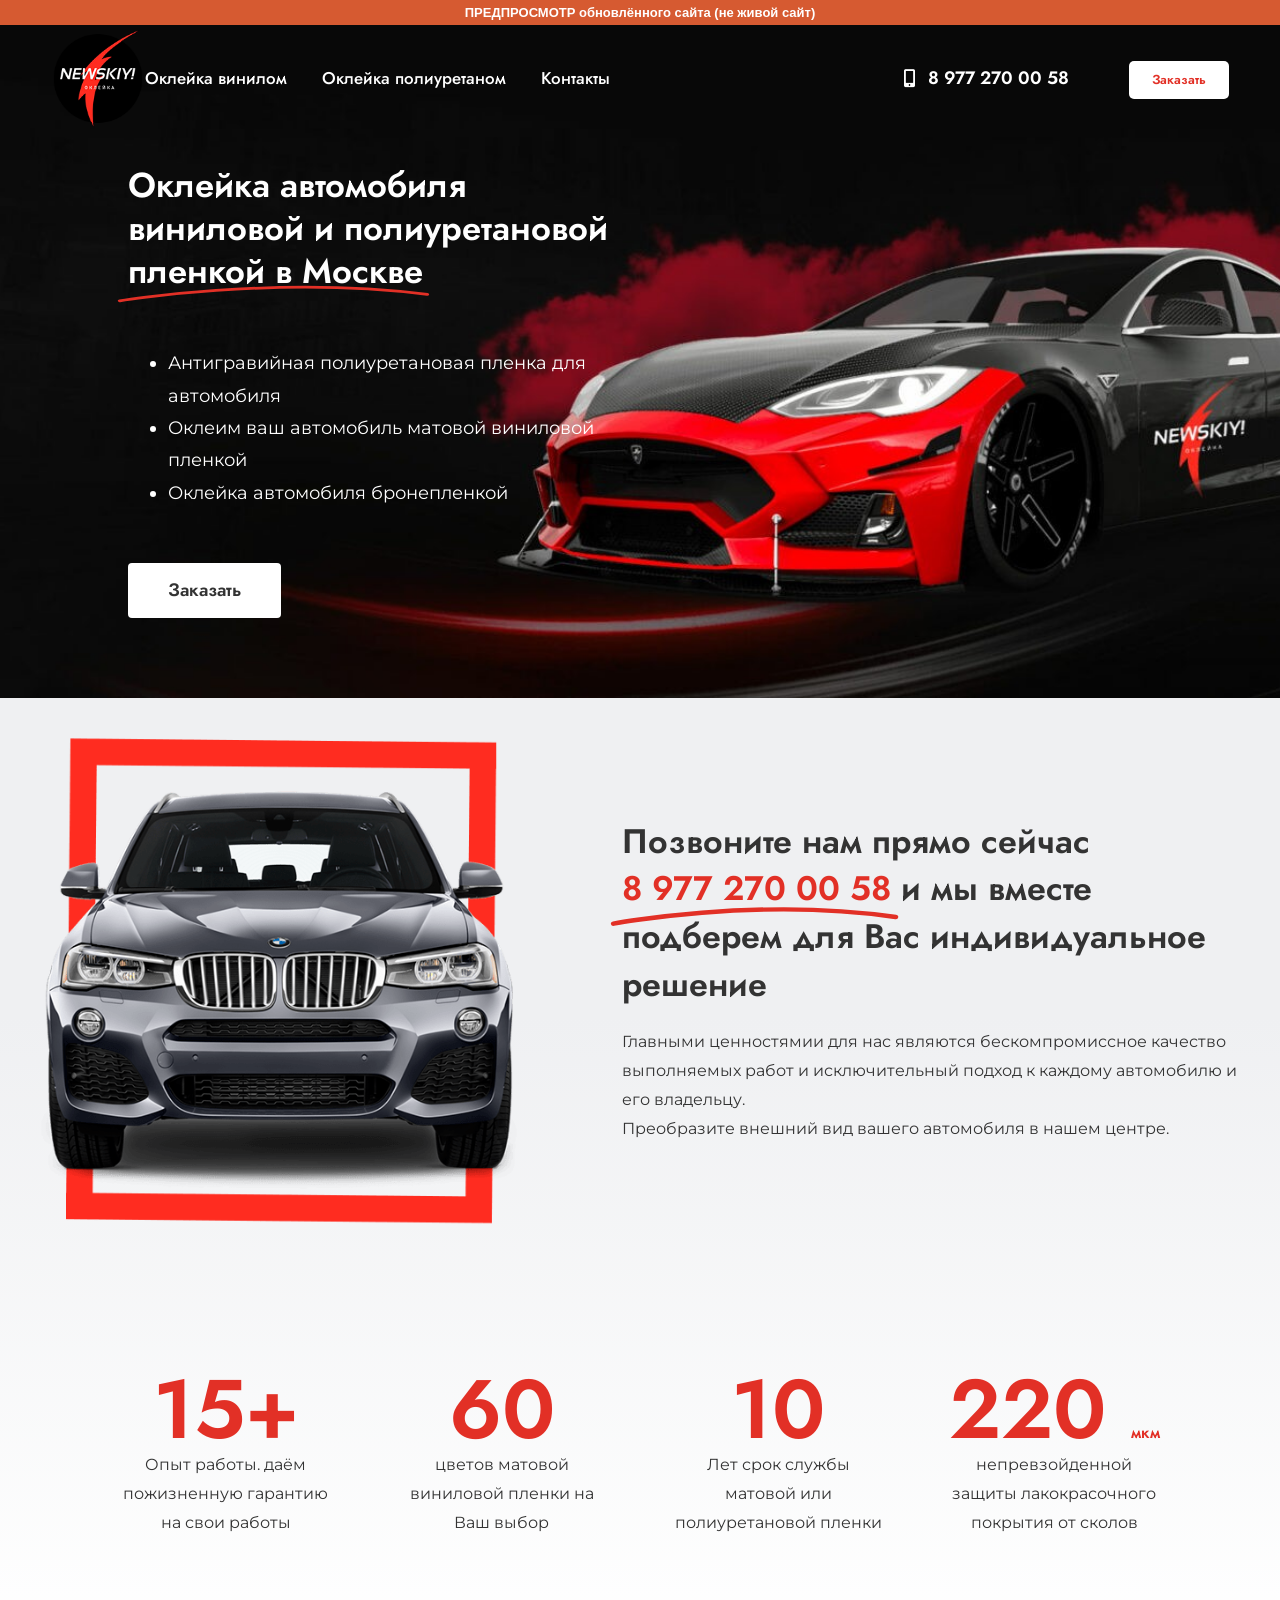
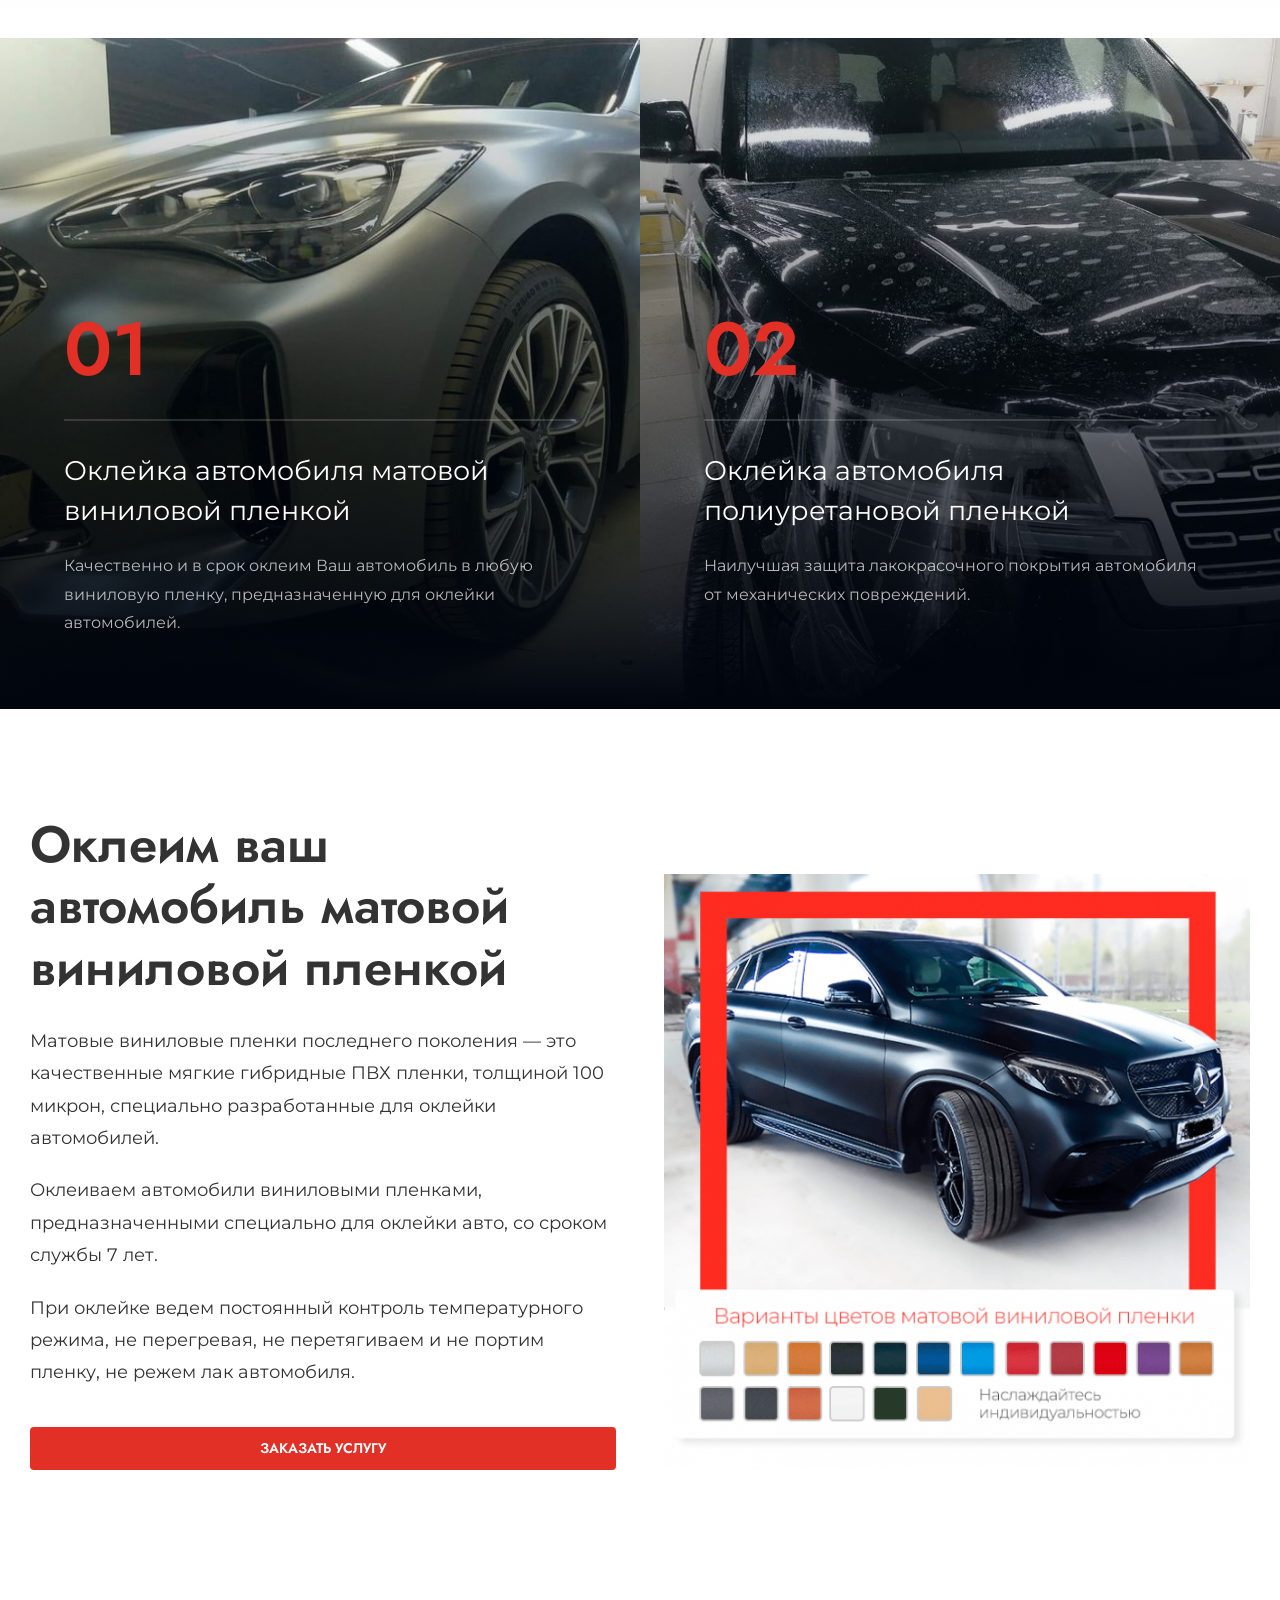
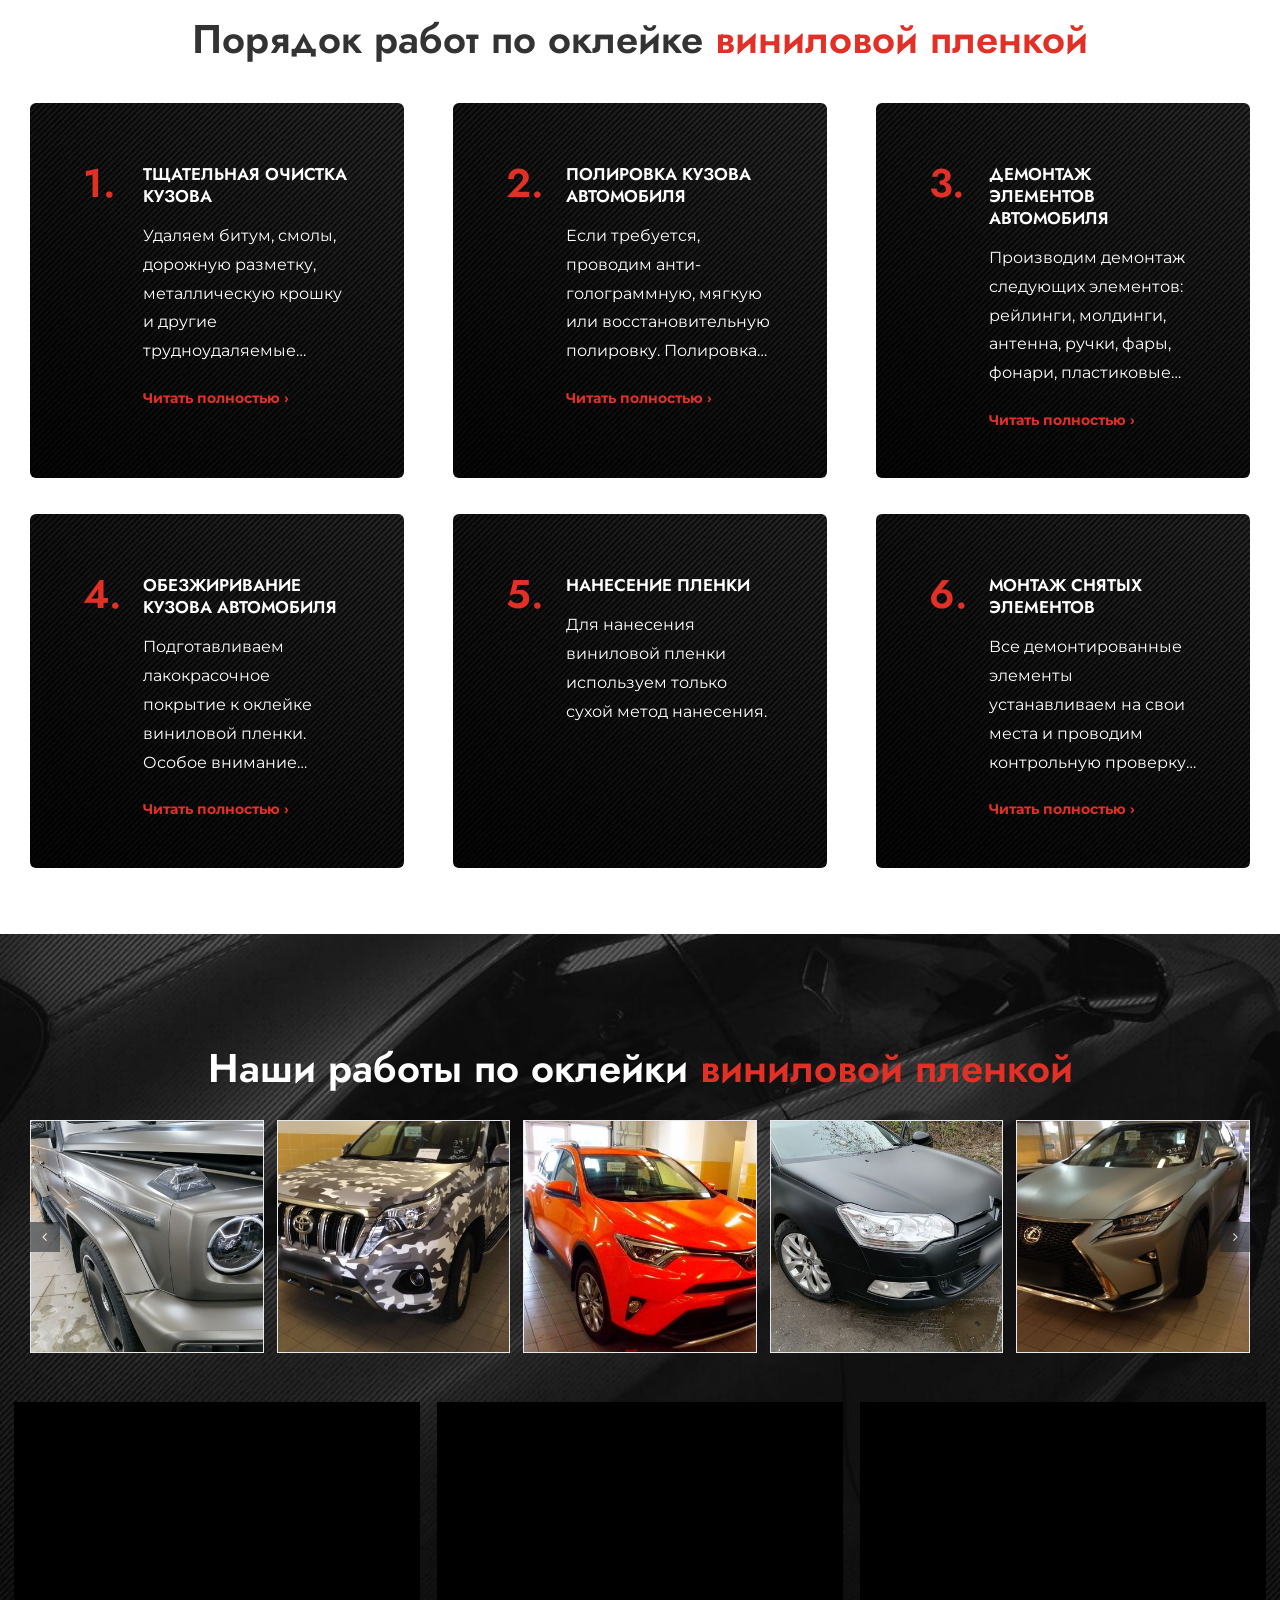
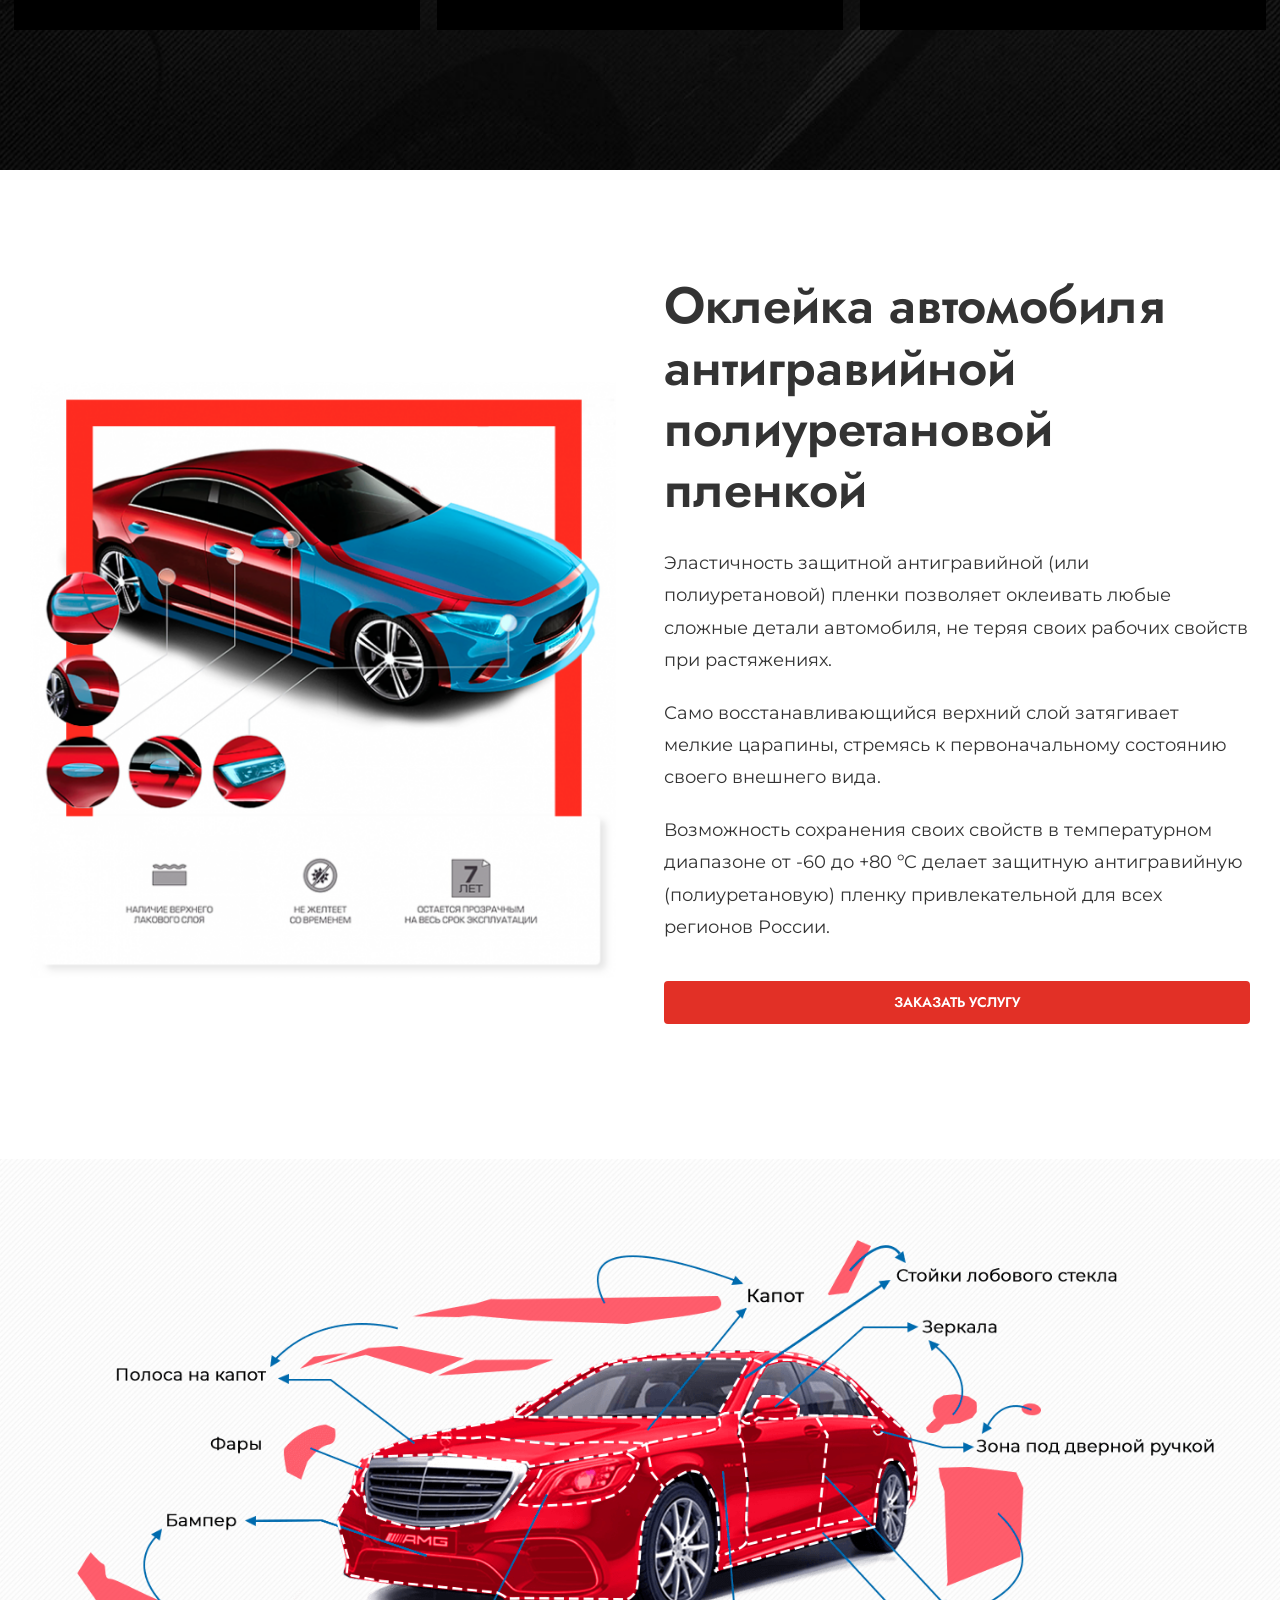
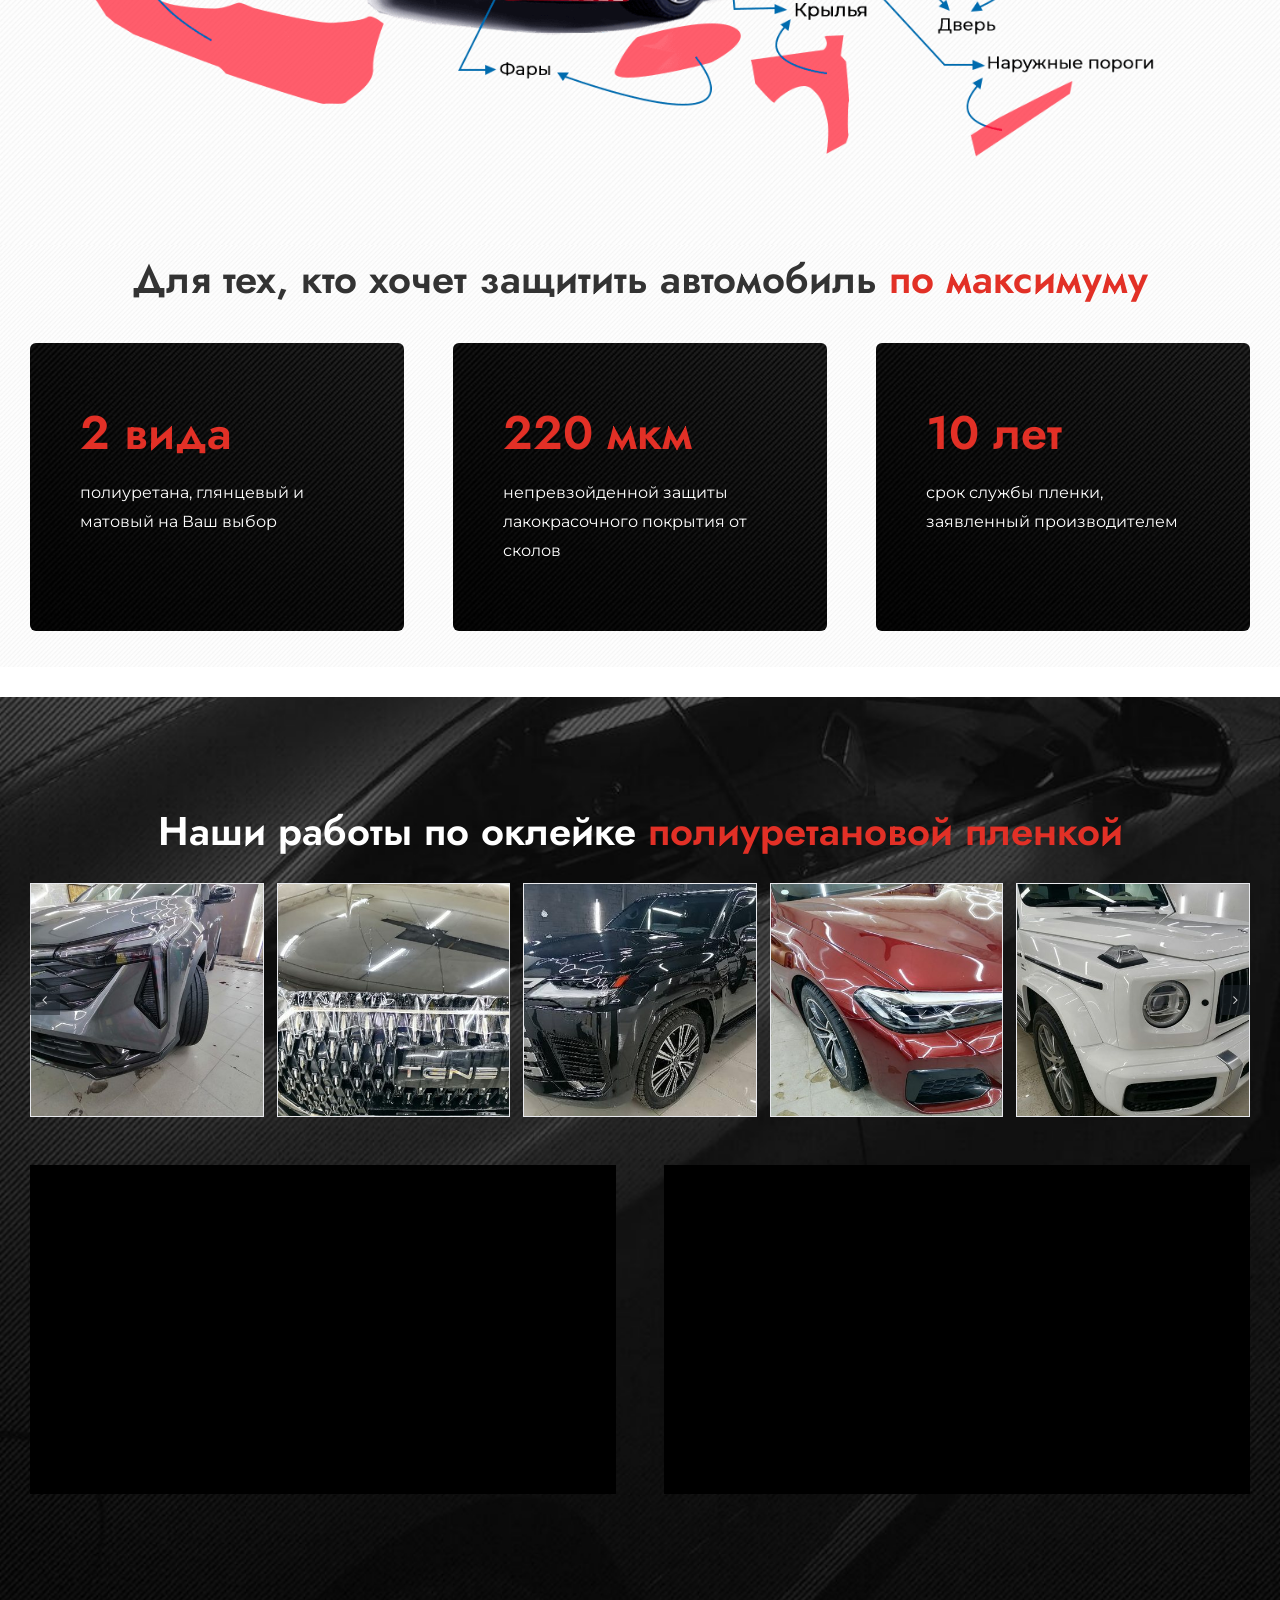
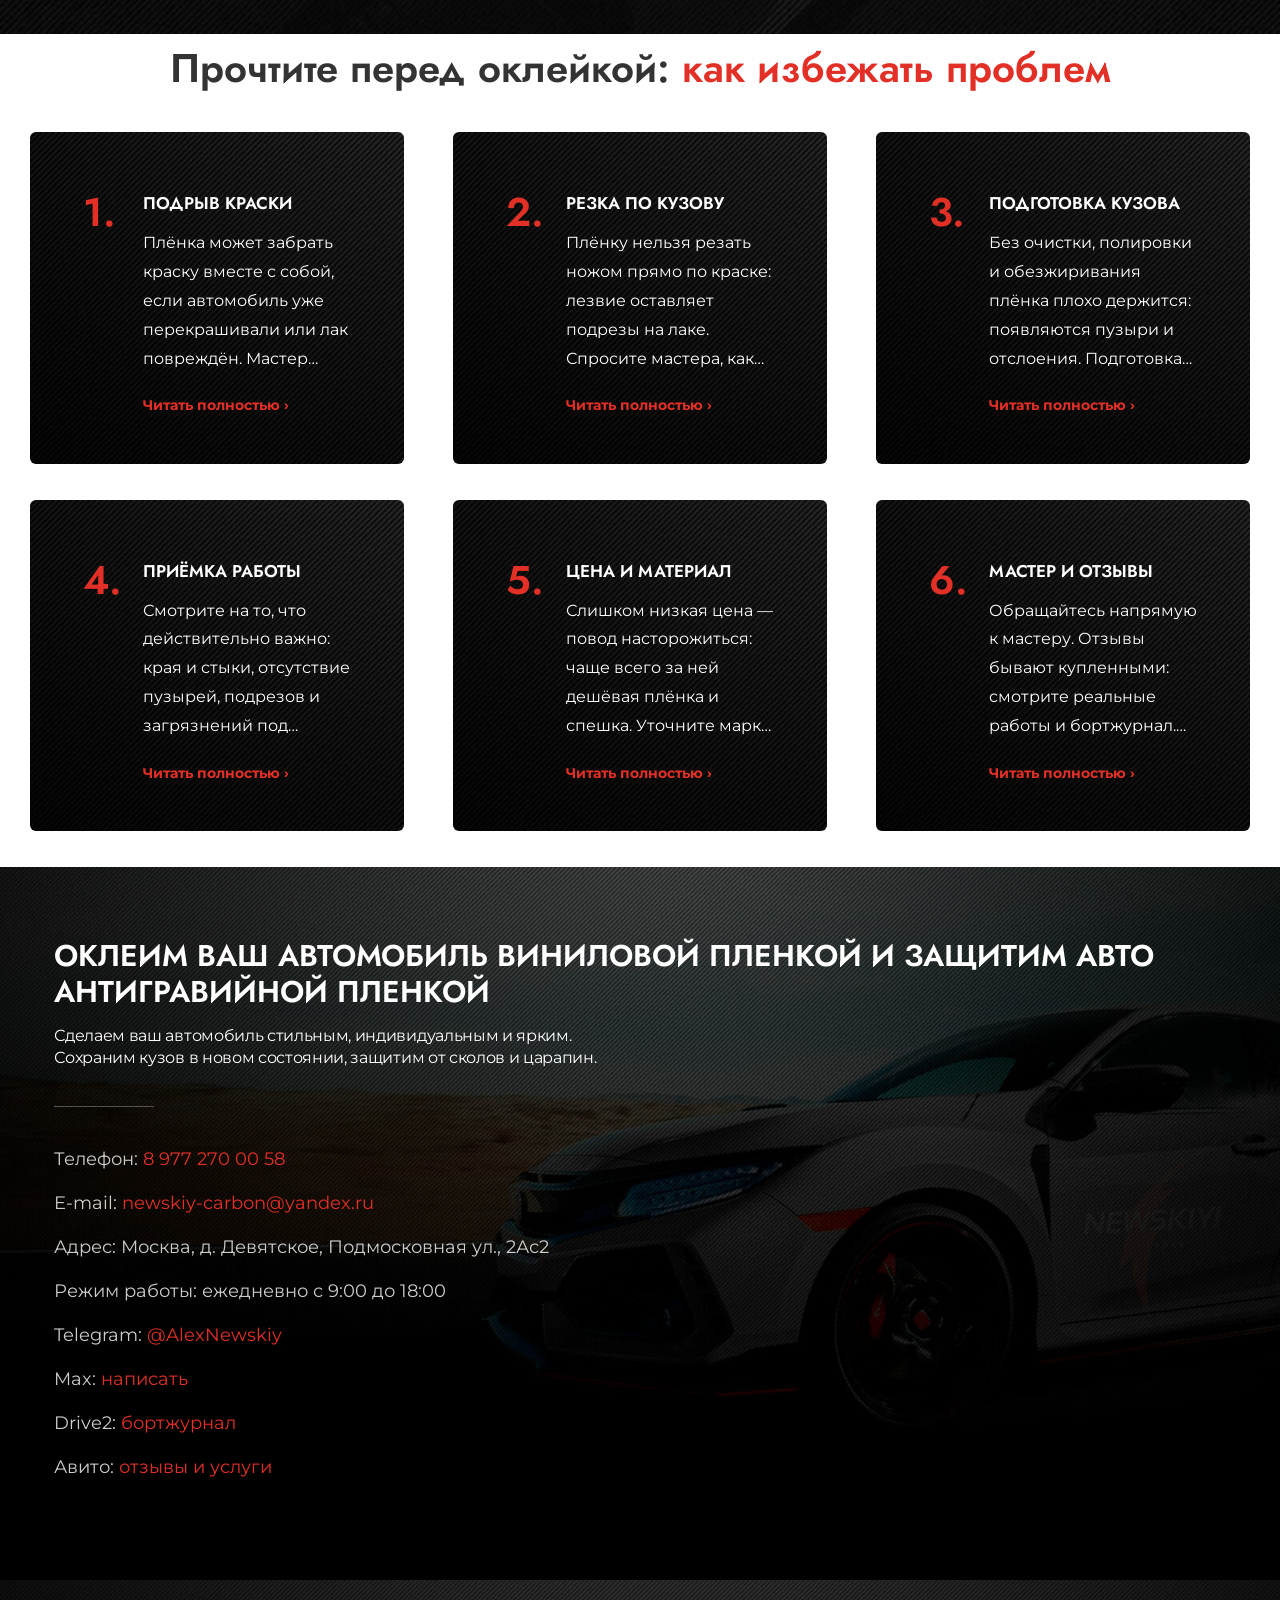
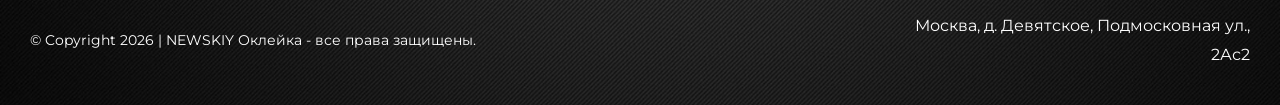
==== commit 217d0e28: "Возвращён заголовок «Порядок работ по оклейке виниловой пленкой» Co-Authored-By: Claude Sonnet 5.5 <" ====
--- a/index.html
+++ b/index.html
@@ -206,7 +206,7 @@
 </div></div></div></div></div><div id="o-vinil" class="fusion-container-anchor"><div class="fusion-fullwidth fullwidth-box fusion-builder-row-6 fusion-flex-container nonhundred-percent-fullwidth non-hundred-percent-height-scrolling" style="--awb-border-radius-top-left:0px;--awb-border-radius-top-right:0px;--awb-border-radius-bottom-right:0px;--awb-border-radius-bottom-left:0px;--awb-margin-top:50px;--awb-margin-bottom:0px;--awb-margin-bottom-medium:0px;--awb-flex-wrap:wrap;"><div class="fusion-builder-row fusion-row fusion-flex-align-items-center fusion-flex-content-wrap" style="max-width:1435.2px;margin-left: calc(-4% / 2 );margin-right: calc(-4% / 2 );"><div class="fusion-layout-column fusion_builder_column fusion-builder-column-16 fusion-flex-column" style="--awb-padding-top:5vh;--awb-padding-bottom:15vh;--awb-padding-top-medium:0px;--awb-padding-bottom-medium:7vh;--awb-padding-top-small:5vh;--awb-padding-bottom-small:8vh;--awb-bg-size:cover;--awb-width-large:50%;--awb-margin-top-large:0px;--awb-spacing-right-large:3.84%;--awb-margin-bottom-large:0px;--awb-spacing-left-large:3.84%;--awb-width-medium:50%;--awb-order-medium:0;--awb-spacing-right-medium:3.84%;--awb-spacing-left-medium:3.84%;--awb-width-small:100%;--awb-order-small:1;--awb-spacing-right-small:1.92%;--awb-spacing-left-small:1.92%;"><div class="fusion-column-wrapper fusion-column-has-shadow fusion-flex-justify-content-flex-start fusion-content-layout-column"><div class="fusion-title title fusion-title-12 fusion-no-small-visibility fusion-no-medium-visibility fusion-sep-none fusion-title-text fusion-title-size-two" style="--awb-text-color:#333333;--awb-margin-bottom:3vh;--awb-font-size:51px;"><h2 class="fusion-title-heading title-heading-left fusion-responsive-typography-calculated" style="margin:0;font-size:1em;--fontSize:51;line-height:1.2;">Оклеим ваш автомобиль матовой виниловой пленкой</h2></div><div class="fusion-title title fusion-title-13 fusion-no-large-visibility fusion-sep-none fusion-title-text fusion-title-size-two" style="--awb-text-color:#333333;--awb-margin-bottom:3vh;--awb-font-size:36px;"><h2 class="fusion-title-heading title-heading-left fusion-responsive-typography-calculated" style="margin:0;font-size:1em;--fontSize:36;line-height:1.2;">Оклеим ваш автомобиль матовой виниловой пленкой</h2></div><div class="fusion-text fusion-text-14" style="--awb-content-alignment:left;--awb-font-size:18px;"><p>Матовые виниловые пленки последнего поколения — это качественные мягкие гибридные ПВХ пленки, толщиной 100 микрон, специально разработанные для оклейки автомобилей.</p>
 <p>Оклеиваем автомобили виниловыми пленками, предназначенными специально для оклейки авто, со сроком службы 7 лет.</p>
 <p>При оклейке ведем постоянный контроль температурного режима, не перегревая, не перетягиваем и не портим пленку, не режем лак автомобиля.</p>
-</div><div class="fusion-separator fusion-full-width-sep" style="align-self: center;margin-left: auto;margin-right: auto;margin-bottom:2vh;width:100%;"></div><div style="text-align:left;"><a class="fusion-button button-flat button-large button-custom fusion-button-default button-4 fusion-button-default-span fusion-button-default-type fusion-has-button-gradient" style="--button_accent_color:#ffffff;--button_accent_hover_color:#ffffff;--button_border_hover_color:#ffffff;--button_gradient_top_color:#e23026;--button_gradient_bottom_color:#e23026;--button_gradient_top_color_hover:#d12623;--button_gradient_bottom_color_hover:#d83924;--button_text_transform:uppercase;width:calc(100%);" target="_self" href="#contacts"><span class="fusion-button-text">Заказать услугу</span></a></div></div></div><div class="fusion-layout-column fusion_builder_column fusion-builder-column-17 fusion_builder_column_1_2 1_2 fusion-flex-column" style="--awb-bg-size:cover;--awb-width-large:50%;--awb-margin-top-large:0px;--awb-spacing-right-large:3.84%;--awb-margin-bottom-large:20px;--awb-spacing-left-large:3.84%;--awb-width-medium:50%;--awb-order-medium:0;--awb-spacing-right-medium:3.84%;--awb-spacing-left-medium:3.84%;--awb-width-small:100%;--awb-order-small:0;--awb-spacing-right-small:1.92%;--awb-spacing-left-small:1.92%;"><div class="fusion-column-wrapper fusion-column-has-shadow fusion-flex-justify-content-flex-start fusion-content-layout-column"><div class="fusion-image-element" style="--awb-caption-title-font-family:var(--h2_typography-font-family);--awb-caption-title-font-weight:var(--h2_typography-font-weight);--awb-caption-title-font-style:var(--h2_typography-font-style);--awb-caption-title-size:var(--h2_typography-font-size);--awb-caption-title-transform:var(--h2_typography-text-transform);--awb-caption-title-line-height:var(--h2_typography-line-height);--awb-caption-title-letter-spacing:var(--h2_typography-letter-spacing);"><span class="fusion-imageframe imageframe-none imageframe-6 hover-type-none"><img fetchpriority="high" decoding="async" width="663" height="674" title="vinil" src="wp-content/uploads/2021/07/vinil.png" data-orig-src="wp-content/uploads/2021/07/vinil.png" alt="" class="lazyload img-responsive wp-image-1186" srcset="data:image/svg+xml,%3Csvg%20xmlns%3D%27http%3A%2F%2Fwww.w3.org%2F2000%2Fsvg%27%20width%3D%27663%27%20height%3D%27674%27%20viewBox%3D%270%200%20663%20674%27%3E%3Crect%20width%3D%27663%27%20height%3D%27674%27%20fill-opacity%3D%220%22%2F%3E%3C%2Fsvg%3E" data-srcset="wp-content/uploads/2021/07/vinil-200x203.png 200w, wp-content/uploads/2021/07/vinil-400x407.png 400w, wp-content/uploads/2021/07/vinil-600x610.png 600w, wp-content/uploads/2021/07/vinil.png 663w" data-sizes="auto" data-orig-sizes="(max-width: 740px) 100vw, 663px"></span></div></div></div></div></div></div><div class="fusion-fullwidth fullwidth-box fusion-builder-row-7 fusion-flex-container nonhundred-percent-fullwidth non-hundred-percent-height-scrolling" style="--link_color: #f86635;--awb-border-radius-top-left:0px;--awb-border-radius-top-right:0px;--awb-border-radius-bottom-right:0px;--awb-border-radius-bottom-left:0px;--awb-padding-right-medium:15vw;--awb-padding-left-medium:15vw;--awb-padding-right-small:5vw;--awb-padding-left-small:5vw;--awb-flex-wrap:wrap;"><div class="fusion-builder-row fusion-row fusion-flex-align-items-stretch fusion-flex-content-wrap" style="max-width:1435.2px;margin-left: calc(-4% / 2 );margin-right: calc(-4% / 2 );"><div class="fusion-layout-column fusion_builder_column fusion-builder-column-18 fusion_builder_column_1_1 1_1 fusion-flex-column" style="--awb-bg-size:cover;--awb-width-large:100%;--awb-margin-top-large:0px;--awb-spacing-right-large:1.92%;--awb-margin-bottom-large:20px;--awb-spacing-left-large:1.92%;--awb-width-medium:100%;--awb-order-medium:0;--awb-spacing-right-medium:1.92%;--awb-spacing-left-medium:1.92%;--awb-width-small:100%;--awb-order-small:0;--awb-spacing-right-small:1.92%;--awb-spacing-left-small:1.92%;"><div class="fusion-column-wrapper fusion-column-has-shadow fusion-flex-justify-content-flex-start fusion-content-layout-column"><div class="fusion-title title fusion-title-14 fusion-sep-none fusion-title-center fusion-title-text fusion-title-size-two" style="--awb-text-color:#333333;--awb-margin-bottom:20px;"><h2 class="fusion-title-heading title-heading-center fusion-responsive-typography-calculated" style="margin:0;--fontSize:40;line-height:1.2;">Полезно <span style="color: #e23026;">знать</span></h2></div></div></div><div class="fusion-layout-column fusion_builder_column fusion-builder-column-19 fusion_builder_column_1_3 1_3 fusion-flex-column" style="--awb-padding-top:50px;--awb-padding-right:50px;--awb-padding-bottom:45px;--awb-padding-left:50px;--awb-padding-top-medium:40px;--awb-padding-right-medium:40px;--awb-padding-bottom-medium:20px;--awb-padding-left-medium:40px;--awb-overflow:hidden;--awb-bg-color:#333333;--awb-bg-color-hover:#333333;--awb-bg-position:left bottom;--awb-bg-size:cover;--awb-border-radius:6px 6px 6px 6px;--awb-width-large:33.333333333333%;--awb-margin-top-large:0px;--awb-spacing-right-large:5.76%;--awb-margin-bottom-large:4vh;--awb-spacing-left-large:5.76%;--awb-width-medium:100%;--awb-order-medium:0;--awb-spacing-right-medium:1.92%;--awb-spacing-left-medium:1.92%;--awb-width-small:100%;--awb-order-small:0;--awb-spacing-right-small:1.92%;--awb-margin-bottom-small:30px;--awb-spacing-left-small:1.92%;"><div class="fusion-column-wrapper lazyload fusion-column-has-shadow fusion-flex-justify-content-flex-start fusion-content-layout-column fusion-column-has-bg-image" data-bg-url="wp-content/uploads/2021/07/image-bg2.jpg" data-bg="wp-content/uploads/2021/07/image-bg2.jpg"><div class="fusion-builder-row fusion-builder-row-inner fusion-row fusion-flex-align-items-stretch fusion-flex-content-wrap" style="width:104% !important;max-width:104% !important;margin-left: calc(-4% / 2 );margin-right: calc(-4% / 2 );"><div class="fusion-layout-column fusion_builder_column_inner fusion-builder-nested-column-0 fusion-flex-column" style="--awb-padding-right:10px;--awb-bg-size:cover;--awb-width-large:12%;--awb-margin-top-large:0px;--awb-spacing-right-large:16%;--awb-margin-bottom-large:0px;--awb-spacing-left-large:16%;--awb-width-medium:12%;--awb-order-medium:0;--awb-spacing-right-medium:16%;--awb-spacing-left-medium:16%;--awb-width-small:16.666666666667%;--awb-order-small:0;--awb-spacing-right-small:11.52%;--awb-spacing-left-small:11.52%;"><div class="fusion-column-wrapper fusion-column-has-shadow fusion-flex-justify-content-flex-start fusion-content-layout-column"><div class="fusion-title title fusion-title-15 fusion-sep-none fusion-title-text fusion-title-size-three" style="--awb-text-color:#e23026;--awb-font-size:40px;"><h3 class="fusion-title-heading title-heading-left fusion-responsive-typography-calculated" style="margin:0;font-size:1em;--fontSize:40;line-height:1;">1.</h3></div></div></div><div class="fusion-layout-column fusion_builder_column_inner fusion-builder-nested-column-1 fusion-flex-column" style="--awb-bg-size:cover;--awb-width-large:88%;--awb-margin-top-large:0px;--awb-spacing-right-large:2.1818181818182%;--awb-margin-bottom-large:0px;--awb-spacing-left-large:2.1818181818182%;--awb-width-medium:88%;--awb-order-medium:0;--awb-spacing-right-medium:2.1818181818182%;--awb-spacing-left-medium:2.1818181818182%;--awb-width-small:83.333333333333%;--awb-order-small:0;--awb-spacing-right-small:2.304%;--awb-spacing-left-small:2.304%;"><div class="fusion-column-wrapper fusion-column-has-shadow fusion-flex-justify-content-flex-start fusion-content-layout-column"><div class="fusion-title title fusion-title-16 fusion-sep-none fusion-title-text fusion-title-size-three" style="--awb-text-color:#ffffff;--awb-font-size:17px;"><h3 class="fusion-title-heading title-heading-left fusion-responsive-typography-calculated" style="margin:0;font-size:1em;--fontSize:17;--minFontSize:17;line-height:1.3;">ТЩАТЕЛЬНАЯ ОЧИСТКА КУЗОВА</h3></div><div class="fusion-text fusion-text-15" style="--awb-text-color:#ffffff;"><p>Удаляем битум, смолы, дорожную разметку, металлическую крошку и другие трудноудаляемые загрязнения, которые остаются после обычной мойки.</p>
+</div><div class="fusion-separator fusion-full-width-sep" style="align-self: center;margin-left: auto;margin-right: auto;margin-bottom:2vh;width:100%;"></div><div style="text-align:left;"><a class="fusion-button button-flat button-large button-custom fusion-button-default button-4 fusion-button-default-span fusion-button-default-type fusion-has-button-gradient" style="--button_accent_color:#ffffff;--button_accent_hover_color:#ffffff;--button_border_hover_color:#ffffff;--button_gradient_top_color:#e23026;--button_gradient_bottom_color:#e23026;--button_gradient_top_color_hover:#d12623;--button_gradient_bottom_color_hover:#d83924;--button_text_transform:uppercase;width:calc(100%);" target="_self" href="#contacts"><span class="fusion-button-text">Заказать услугу</span></a></div></div></div><div class="fusion-layout-column fusion_builder_column fusion-builder-column-17 fusion_builder_column_1_2 1_2 fusion-flex-column" style="--awb-bg-size:cover;--awb-width-large:50%;--awb-margin-top-large:0px;--awb-spacing-right-large:3.84%;--awb-margin-bottom-large:20px;--awb-spacing-left-large:3.84%;--awb-width-medium:50%;--awb-order-medium:0;--awb-spacing-right-medium:3.84%;--awb-spacing-left-medium:3.84%;--awb-width-small:100%;--awb-order-small:0;--awb-spacing-right-small:1.92%;--awb-spacing-left-small:1.92%;"><div class="fusion-column-wrapper fusion-column-has-shadow fusion-flex-justify-content-flex-start fusion-content-layout-column"><div class="fusion-image-element" style="--awb-caption-title-font-family:var(--h2_typography-font-family);--awb-caption-title-font-weight:var(--h2_typography-font-weight);--awb-caption-title-font-style:var(--h2_typography-font-style);--awb-caption-title-size:var(--h2_typography-font-size);--awb-caption-title-transform:var(--h2_typography-text-transform);--awb-caption-title-line-height:var(--h2_typography-line-height);--awb-caption-title-letter-spacing:var(--h2_typography-letter-spacing);"><span class="fusion-imageframe imageframe-none imageframe-6 hover-type-none"><img fetchpriority="high" decoding="async" width="663" height="674" title="vinil" src="wp-content/uploads/2021/07/vinil.png" data-orig-src="wp-content/uploads/2021/07/vinil.png" alt="" class="lazyload img-responsive wp-image-1186" srcset="data:image/svg+xml,%3Csvg%20xmlns%3D%27http%3A%2F%2Fwww.w3.org%2F2000%2Fsvg%27%20width%3D%27663%27%20height%3D%27674%27%20viewBox%3D%270%200%20663%20674%27%3E%3Crect%20width%3D%27663%27%20height%3D%27674%27%20fill-opacity%3D%220%22%2F%3E%3C%2Fsvg%3E" data-srcset="wp-content/uploads/2021/07/vinil-200x203.png 200w, wp-content/uploads/2021/07/vinil-400x407.png 400w, wp-content/uploads/2021/07/vinil-600x610.png 600w, wp-content/uploads/2021/07/vinil.png 663w" data-sizes="auto" data-orig-sizes="(max-width: 740px) 100vw, 663px"></span></div></div></div></div></div></div><div class="fusion-fullwidth fullwidth-box fusion-builder-row-7 fusion-flex-container nonhundred-percent-fullwidth non-hundred-percent-height-scrolling" style="--link_color: #f86635;--awb-border-radius-top-left:0px;--awb-border-radius-top-right:0px;--awb-border-radius-bottom-right:0px;--awb-border-radius-bottom-left:0px;--awb-padding-right-medium:15vw;--awb-padding-left-medium:15vw;--awb-padding-right-small:5vw;--awb-padding-left-small:5vw;--awb-flex-wrap:wrap;"><div class="fusion-builder-row fusion-row fusion-flex-align-items-stretch fusion-flex-content-wrap" style="max-width:1435.2px;margin-left: calc(-4% / 2 );margin-right: calc(-4% / 2 );"><div class="fusion-layout-column fusion_builder_column fusion-builder-column-18 fusion_builder_column_1_1 1_1 fusion-flex-column" style="--awb-bg-size:cover;--awb-width-large:100%;--awb-margin-top-large:0px;--awb-spacing-right-large:1.92%;--awb-margin-bottom-large:20px;--awb-spacing-left-large:1.92%;--awb-width-medium:100%;--awb-order-medium:0;--awb-spacing-right-medium:1.92%;--awb-spacing-left-medium:1.92%;--awb-width-small:100%;--awb-order-small:0;--awb-spacing-right-small:1.92%;--awb-spacing-left-small:1.92%;"><div class="fusion-column-wrapper fusion-column-has-shadow fusion-flex-justify-content-flex-start fusion-content-layout-column"><div class="fusion-title title fusion-title-14 fusion-sep-none fusion-title-center fusion-title-text fusion-title-size-two" style="--awb-text-color:#333333;--awb-margin-bottom:20px;"><h2 class="fusion-title-heading title-heading-center fusion-responsive-typography-calculated" style="margin:0;--fontSize:40;line-height:1.2;">Порядок работ по оклейке <span style="color: #e23026;">виниловой пленкой</span></h2></div></div></div><div class="fusion-layout-column fusion_builder_column fusion-builder-column-19 fusion_builder_column_1_3 1_3 fusion-flex-column" style="--awb-padding-top:50px;--awb-padding-right:50px;--awb-padding-bottom:45px;--awb-padding-left:50px;--awb-padding-top-medium:40px;--awb-padding-right-medium:40px;--awb-padding-bottom-medium:20px;--awb-padding-left-medium:40px;--awb-overflow:hidden;--awb-bg-color:#333333;--awb-bg-color-hover:#333333;--awb-bg-position:left bottom;--awb-bg-size:cover;--awb-border-radius:6px 6px 6px 6px;--awb-width-large:33.333333333333%;--awb-margin-top-large:0px;--awb-spacing-right-large:5.76%;--awb-margin-bottom-large:4vh;--awb-spacing-left-large:5.76%;--awb-width-medium:100%;--awb-order-medium:0;--awb-spacing-right-medium:1.92%;--awb-spacing-left-medium:1.92%;--awb-width-small:100%;--awb-order-small:0;--awb-spacing-right-small:1.92%;--awb-margin-bottom-small:30px;--awb-spacing-left-small:1.92%;"><div class="fusion-column-wrapper lazyload fusion-column-has-shadow fusion-flex-justify-content-flex-start fusion-content-layout-column fusion-column-has-bg-image" data-bg-url="wp-content/uploads/2021/07/image-bg2.jpg" data-bg="wp-content/uploads/2021/07/image-bg2.jpg"><div class="fusion-builder-row fusion-builder-row-inner fusion-row fusion-flex-align-items-stretch fusion-flex-content-wrap" style="width:104% !important;max-width:104% !important;margin-left: calc(-4% / 2 );margin-right: calc(-4% / 2 );"><div class="fusion-layout-column fusion_builder_column_inner fusion-builder-nested-column-0 fusion-flex-column" style="--awb-padding-right:10px;--awb-bg-size:cover;--awb-width-large:12%;--awb-margin-top-large:0px;--awb-spacing-right-large:16%;--awb-margin-bottom-large:0px;--awb-spacing-left-large:16%;--awb-width-medium:12%;--awb-order-medium:0;--awb-spacing-right-medium:16%;--awb-spacing-left-medium:16%;--awb-width-small:16.666666666667%;--awb-order-small:0;--awb-spacing-right-small:11.52%;--awb-spacing-left-small:11.52%;"><div class="fusion-column-wrapper fusion-column-has-shadow fusion-flex-justify-content-flex-start fusion-content-layout-column"><div class="fusion-title title fusion-title-15 fusion-sep-none fusion-title-text fusion-title-size-three" style="--awb-text-color:#e23026;--awb-font-size:40px;"><h3 class="fusion-title-heading title-heading-left fusion-responsive-typography-calculated" style="margin:0;font-size:1em;--fontSize:40;line-height:1;">1.</h3></div></div></div><div class="fusion-layout-column fusion_builder_column_inner fusion-builder-nested-column-1 fusion-flex-column" style="--awb-bg-size:cover;--awb-width-large:88%;--awb-margin-top-large:0px;--awb-spacing-right-large:2.1818181818182%;--awb-margin-bottom-large:0px;--awb-spacing-left-large:2.1818181818182%;--awb-width-medium:88%;--awb-order-medium:0;--awb-spacing-right-medium:2.1818181818182%;--awb-spacing-left-medium:2.1818181818182%;--awb-width-small:83.333333333333%;--awb-order-small:0;--awb-spacing-right-small:2.304%;--awb-spacing-left-small:2.304%;"><div class="fusion-column-wrapper fusion-column-has-shadow fusion-flex-justify-content-flex-start fusion-content-layout-column"><div class="fusion-title title fusion-title-16 fusion-sep-none fusion-title-text fusion-title-size-three" style="--awb-text-color:#ffffff;--awb-font-size:17px;"><h3 class="fusion-title-heading title-heading-left fusion-responsive-typography-calculated" style="margin:0;font-size:1em;--fontSize:17;--minFontSize:17;line-height:1.3;">ТЩАТЕЛЬНАЯ ОЧИСТКА КУЗОВА</h3></div><div class="fusion-text fusion-text-15" style="--awb-text-color:#ffffff;"><p>Удаляем битум, смолы, дорожную разметку, металлическую крошку и другие трудноудаляемые загрязнения, которые остаются после обычной мойки.</p>
 </div></div></div></div></div></div><div class="fusion-layout-column fusion_builder_column fusion-builder-column-20 fusion_builder_column_1_3 1_3 fusion-flex-column" style="--awb-padding-top:50px;--awb-padding-right:50px;--awb-padding-bottom:45px;--awb-padding-left:50px;--awb-padding-top-medium:40px;--awb-padding-right-medium:40px;--awb-padding-bottom-medium:20px;--awb-padding-left-medium:40px;--awb-overflow:hidden;--awb-bg-color:#333333;--awb-bg-color-hover:#333333;--awb-bg-position:left bottom;--awb-bg-size:cover;--awb-border-radius:6px 6px 6px 6px;--awb-width-large:33.333333333333%;--awb-margin-top-large:0px;--awb-spacing-right-large:5.76%;--awb-margin-bottom-large:4vh;--awb-spacing-left-large:5.76%;--awb-width-medium:100%;--awb-order-medium:0;--awb-spacing-right-medium:1.92%;--awb-spacing-left-medium:1.92%;--awb-width-small:100%;--awb-order-small:0;--awb-spacing-right-small:1.92%;--awb-margin-bottom-small:30px;--awb-spacing-left-small:1.92%;"><div class="fusion-column-wrapper lazyload fusion-column-has-shadow fusion-flex-justify-content-flex-start fusion-content-layout-column fusion-column-has-bg-image" data-bg-url="wp-content/uploads/2021/07/image-bg2.jpg" data-bg="wp-content/uploads/2021/07/image-bg2.jpg"><div class="fusion-builder-row fusion-builder-row-inner fusion-row fusion-flex-align-items-stretch fusion-flex-content-wrap" style="width:104% !important;max-width:104% !important;margin-left: calc(-4% / 2 );margin-right: calc(-4% / 2 );"><div class="fusion-layout-column fusion_builder_column_inner fusion-builder-nested-column-2 fusion-flex-column" style="--awb-padding-right:10px;--awb-bg-size:cover;--awb-width-large:12%;--awb-margin-top-large:0px;--awb-spacing-right-large:16%;--awb-margin-bottom-large:0px;--awb-spacing-left-large:16%;--awb-width-medium:12%;--awb-order-medium:0;--awb-spacing-right-medium:16%;--awb-spacing-left-medium:16%;--awb-width-small:16.666666666667%;--awb-order-small:0;--awb-spacing-right-small:11.52%;--awb-spacing-left-small:11.52%;"><div class="fusion-column-wrapper fusion-column-has-shadow fusion-flex-justify-content-flex-start fusion-content-layout-column"><div class="fusion-title title fusion-title-17 fusion-sep-none fusion-title-text fusion-title-size-three" style="--awb-text-color:#e23026;--awb-font-size:40px;"><h3 class="fusion-title-heading title-heading-left fusion-responsive-typography-calculated" style="margin:0;font-size:1em;--fontSize:40;line-height:1;">2.</h3></div></div></div><div class="fusion-layout-column fusion_builder_column_inner fusion-builder-nested-column-3 fusion-flex-column" style="--awb-bg-size:cover;--awb-width-large:88%;--awb-margin-top-large:0px;--awb-spacing-right-large:2.1818181818182%;--awb-margin-bottom-large:0px;--awb-spacing-left-large:2.1818181818182%;--awb-width-medium:88%;--awb-order-medium:0;--awb-spacing-right-medium:2.1818181818182%;--awb-spacing-left-medium:2.1818181818182%;--awb-width-small:83.333333333333%;--awb-order-small:0;--awb-spacing-right-small:2.304%;--awb-spacing-left-small:2.304%;"><div class="fusion-column-wrapper fusion-column-has-shadow fusion-flex-justify-content-flex-start fusion-content-layout-column"><div class="fusion-title title fusion-title-18 fusion-sep-none fusion-title-text fusion-title-size-three" style="--awb-text-color:#ffffff;--awb-font-size:17px;"><h3 class="fusion-title-heading title-heading-left fusion-responsive-typography-calculated" style="margin:0;font-size:1em;--fontSize:17;--minFontSize:17;line-height:1.3;">ПОЛИРОВКА КУЗОВА АВТОМОБИЛЯ</h3></div><div class="fusion-text fusion-text-16" style="--awb-text-color:#ffffff;"><p>Если требуется, проводим анти-голограммную, мягкую или восстановительную полировку. Полировка выбирается в зависимости от состояния лакокрасочного покрытия.</p>
 </div></div></div></div></div></div><div class="fusion-layout-column fusion_builder_column fusion-builder-column-21 fusion_builder_column_1_3 1_3 fusion-flex-column" style="--awb-padding-top:50px;--awb-padding-right:50px;--awb-padding-bottom:45px;--awb-padding-left:50px;--awb-padding-top-medium:40px;--awb-padding-right-medium:40px;--awb-padding-bottom-medium:20px;--awb-padding-left-medium:40px;--awb-overflow:hidden;--awb-bg-color:#333333;--awb-bg-color-hover:#333333;--awb-bg-position:left bottom;--awb-bg-size:cover;--awb-border-radius:6px 6px 6px 6px;--awb-width-large:33.333333333333%;--awb-margin-top-large:0px;--awb-spacing-right-large:5.76%;--awb-margin-bottom-large:4vh;--awb-spacing-left-large:5.76%;--awb-width-medium:100%;--awb-order-medium:0;--awb-spacing-right-medium:1.92%;--awb-spacing-left-medium:1.92%;--awb-width-small:100%;--awb-order-small:0;--awb-spacing-right-small:1.92%;--awb-margin-bottom-small:30px;--awb-spacing-left-small:1.92%;"><div class="fusion-column-wrapper lazyload fusion-column-has-shadow fusion-flex-justify-content-flex-start fusion-content-layout-column fusion-column-has-bg-image" data-bg-url="wp-content/uploads/2021/07/image-bg2.jpg" data-bg="wp-content/uploads/2021/07/image-bg2.jpg"><div class="fusion-builder-row fusion-builder-row-inner fusion-row fusion-flex-align-items-stretch fusion-flex-content-wrap" style="width:104% !important;max-width:104% !important;margin-left: calc(-4% / 2 );margin-right: calc(-4% / 2 );"><div class="fusion-layout-column fusion_builder_column_inner fusion-builder-nested-column-4 fusion-flex-column" style="--awb-padding-right:10px;--awb-bg-size:cover;--awb-width-large:12%;--awb-margin-top-large:0px;--awb-spacing-right-large:16%;--awb-margin-bottom-large:0px;--awb-spacing-left-large:16%;--awb-width-medium:12%;--awb-order-medium:0;--awb-spacing-right-medium:16%;--awb-spacing-left-medium:16%;--awb-width-small:16.666666666667%;--awb-order-small:0;--awb-spacing-right-small:11.52%;--awb-spacing-left-small:11.52%;"><div class="fusion-column-wrapper fusion-column-has-shadow fusion-flex-justify-content-flex-start fusion-content-layout-column"><div class="fusion-title title fusion-title-19 fusion-sep-none fusion-title-text fusion-title-size-three" style="--awb-text-color:#e23026;--awb-font-size:40px;"><h3 class="fusion-title-heading title-heading-left fusion-responsive-typography-calculated" style="margin:0;font-size:1em;--fontSize:40;line-height:1;">3.</h3></div></div></div><div class="fusion-layout-column fusion_builder_column_inner fusion-builder-nested-column-5 fusion-flex-column" style="--awb-bg-size:cover;--awb-width-large:88%;--awb-margin-top-large:0px;--awb-spacing-right-large:2.1818181818182%;--awb-margin-bottom-large:0px;--awb-spacing-left-large:2.1818181818182%;--awb-width-medium:88%;--awb-order-medium:0;--awb-spacing-right-medium:2.1818181818182%;--awb-spacing-left-medium:2.1818181818182%;--awb-width-small:83.333333333333%;--awb-order-small:0;--awb-spacing-right-small:2.304%;--awb-spacing-left-small:2.304%;"><div class="fusion-column-wrapper fusion-column-has-shadow fusion-flex-justify-content-flex-start fusion-content-layout-column"><div class="fusion-title title fusion-title-20 fusion-sep-none fusion-title-text fusion-title-size-three" style="--awb-text-color:#ffffff;--awb-font-size:17px;"><h3 class="fusion-title-heading title-heading-left fusion-responsive-typography-calculated" style="margin:0;font-size:1em;--fontSize:17;--minFontSize:17;line-height:1.3;">ДЕМОНТАЖ ЭЛЕМЕНТОВ АВТОМОБИЛЯ</h3></div><div class="fusion-text fusion-text-17" style="--awb-text-color:#ffffff;"><p>Производим демонтаж следующих элементов: рейлинги, молдинги, антенна, ручки, фары, фонари, пластиковые элементы бамперов, подкрылки.</p>
 </div></div></div></div></div></div><div class="fusion-layout-column fusion_builder_column fusion-builder-column-22 fusion_builder_column_1_3 1_3 fusion-flex-column" style="--awb-padding-top:50px;--awb-padding-right:50px;--awb-padding-bottom:45px;--awb-padding-left:50px;--awb-padding-top-medium:40px;--awb-padding-right-medium:40px;--awb-padding-bottom-medium:20px;--awb-padding-left-medium:40px;--awb-overflow:hidden;--awb-bg-color:#333333;--awb-bg-color-hover:#333333;--awb-bg-position:left bottom;--awb-bg-size:cover;--awb-border-radius:6px 6px 6px 6px;--awb-width-large:33.333333333333%;--awb-margin-top-large:0px;--awb-spacing-right-large:5.76%;--awb-margin-bottom-large:4vh;--awb-spacing-left-large:5.76%;--awb-width-medium:100%;--awb-order-medium:0;--awb-spacing-right-medium:1.92%;--awb-spacing-left-medium:1.92%;--awb-width-small:100%;--awb-order-small:0;--awb-spacing-right-small:1.92%;--awb-margin-bottom-small:30px;--awb-spacing-left-small:1.92%;"><div class="fusion-column-wrapper lazyload fusion-column-has-shadow fusion-flex-justify-content-flex-start fusion-content-layout-column fusion-column-has-bg-image" data-bg-url="wp-content/uploads/2021/07/image-bg2.jpg" data-bg="wp-content/uploads/2021/07/image-bg2.jpg"><div class="fusion-builder-row fusion-builder-row-inner fusion-row fusion-flex-align-items-stretch fusion-flex-content-wrap" style="width:104% !important;max-width:104% !important;margin-left: calc(-4% / 2 );margin-right: calc(-4% / 2 );"><div class="fusion-layout-column fusion_builder_column_inner fusion-builder-nested-column-6 fusion-flex-column" style="--awb-padding-right:10px;--awb-bg-size:cover;--awb-width-large:12%;--awb-margin-top-large:0px;--awb-spacing-right-large:16%;--awb-margin-bottom-large:0px;--awb-spacing-left-large:16%;--awb-width-medium:12%;--awb-order-medium:0;--awb-spacing-right-medium:16%;--awb-spacing-left-medium:16%;--awb-width-small:16.666666666667%;--awb-order-small:0;--awb-spacing-right-small:11.52%;--awb-spacing-left-small:11.52%;"><div class="fusion-column-wrapper fusion-column-has-shadow fusion-flex-justify-content-flex-start fusion-content-layout-column"><div class="fusion-title title fusion-title-21 fusion-sep-none fusion-title-text fusion-title-size-three" style="--awb-text-color:#e23026;--awb-font-size:40px;"><h3 class="fusion-title-heading title-heading-left fusion-responsive-typography-calculated" style="margin:0;font-size:1em;--fontSize:40;line-height:1;">4.</h3></div></div></div><div class="fusion-layout-column fusion_builder_column_inner fusion-builder-nested-column-7 fusion-flex-column" style="--awb-bg-size:cover;--awb-width-large:88%;--awb-margin-top-large:0px;--awb-spacing-right-large:2.1818181818182%;--awb-margin-bottom-large:0px;--awb-spacing-left-large:2.1818181818182%;--awb-width-medium:88%;--awb-order-medium:0;--awb-spacing-right-medium:2.1818181818182%;--awb-spacing-left-medium:2.1818181818182%;--awb-width-small:83.333333333333%;--awb-order-small:0;--awb-spacing-right-small:2.304%;--awb-spacing-left-small:2.304%;"><div class="fusion-column-wrapper fusion-column-has-shadow fusion-flex-justify-content-flex-start fusion-content-layout-column"><div class="fusion-title title fusion-title-22 fusion-sep-none fusion-title-text fusion-title-size-three" style="--awb-text-color:#ffffff;--awb-font-size:17px;"><h3 class="fusion-title-heading title-heading-left fusion-responsive-typography-calculated" style="margin:0;font-size:1em;--fontSize:17;--minFontSize:17;line-height:1.3;">ОБЕЗЖИРИВАНИЕ КУЗОВА АВТОМОБИЛЯ</h3></div><div class="fusion-text fusion-text-18" style="--awb-text-color:#ffffff;"><p>Подготавливаем лакокрасочное покрытие к оклейке виниловой пленки. Особое внимание уделяем местам, где присутствуют остатки смазки.</p>
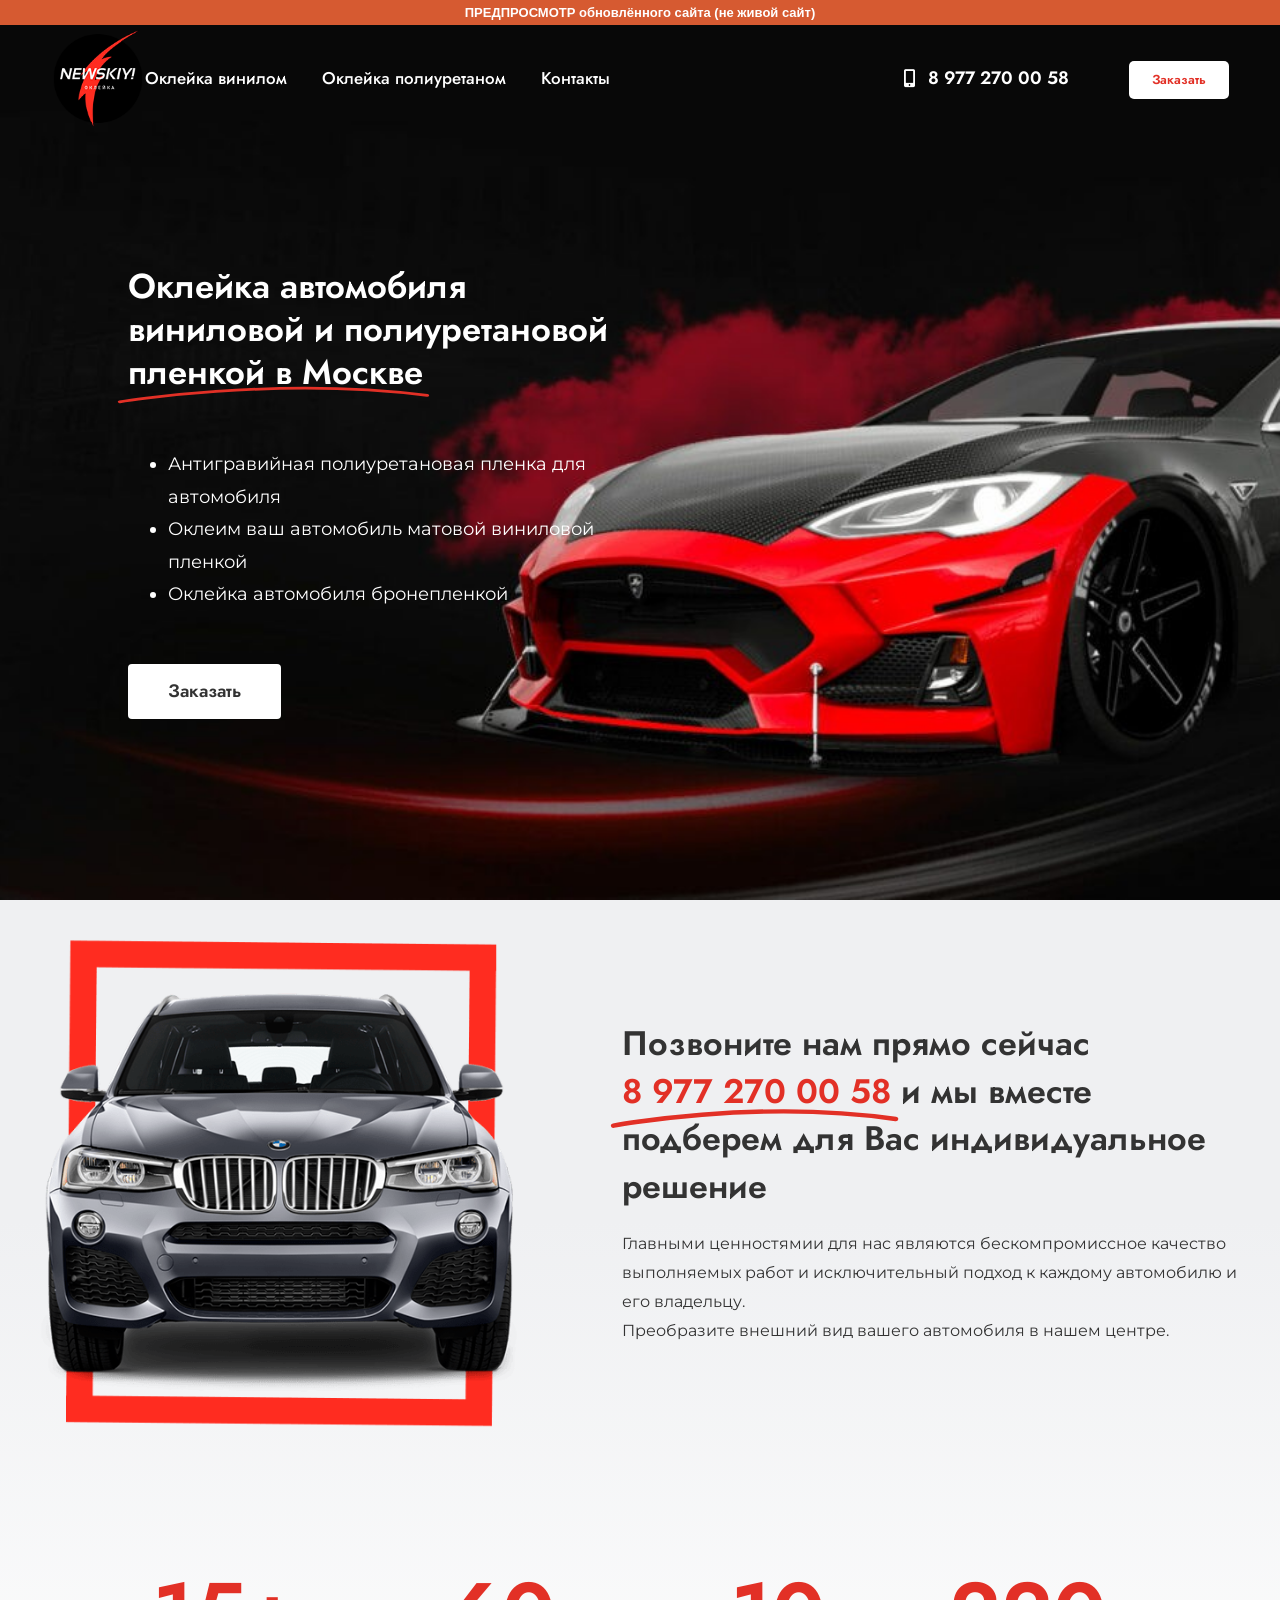
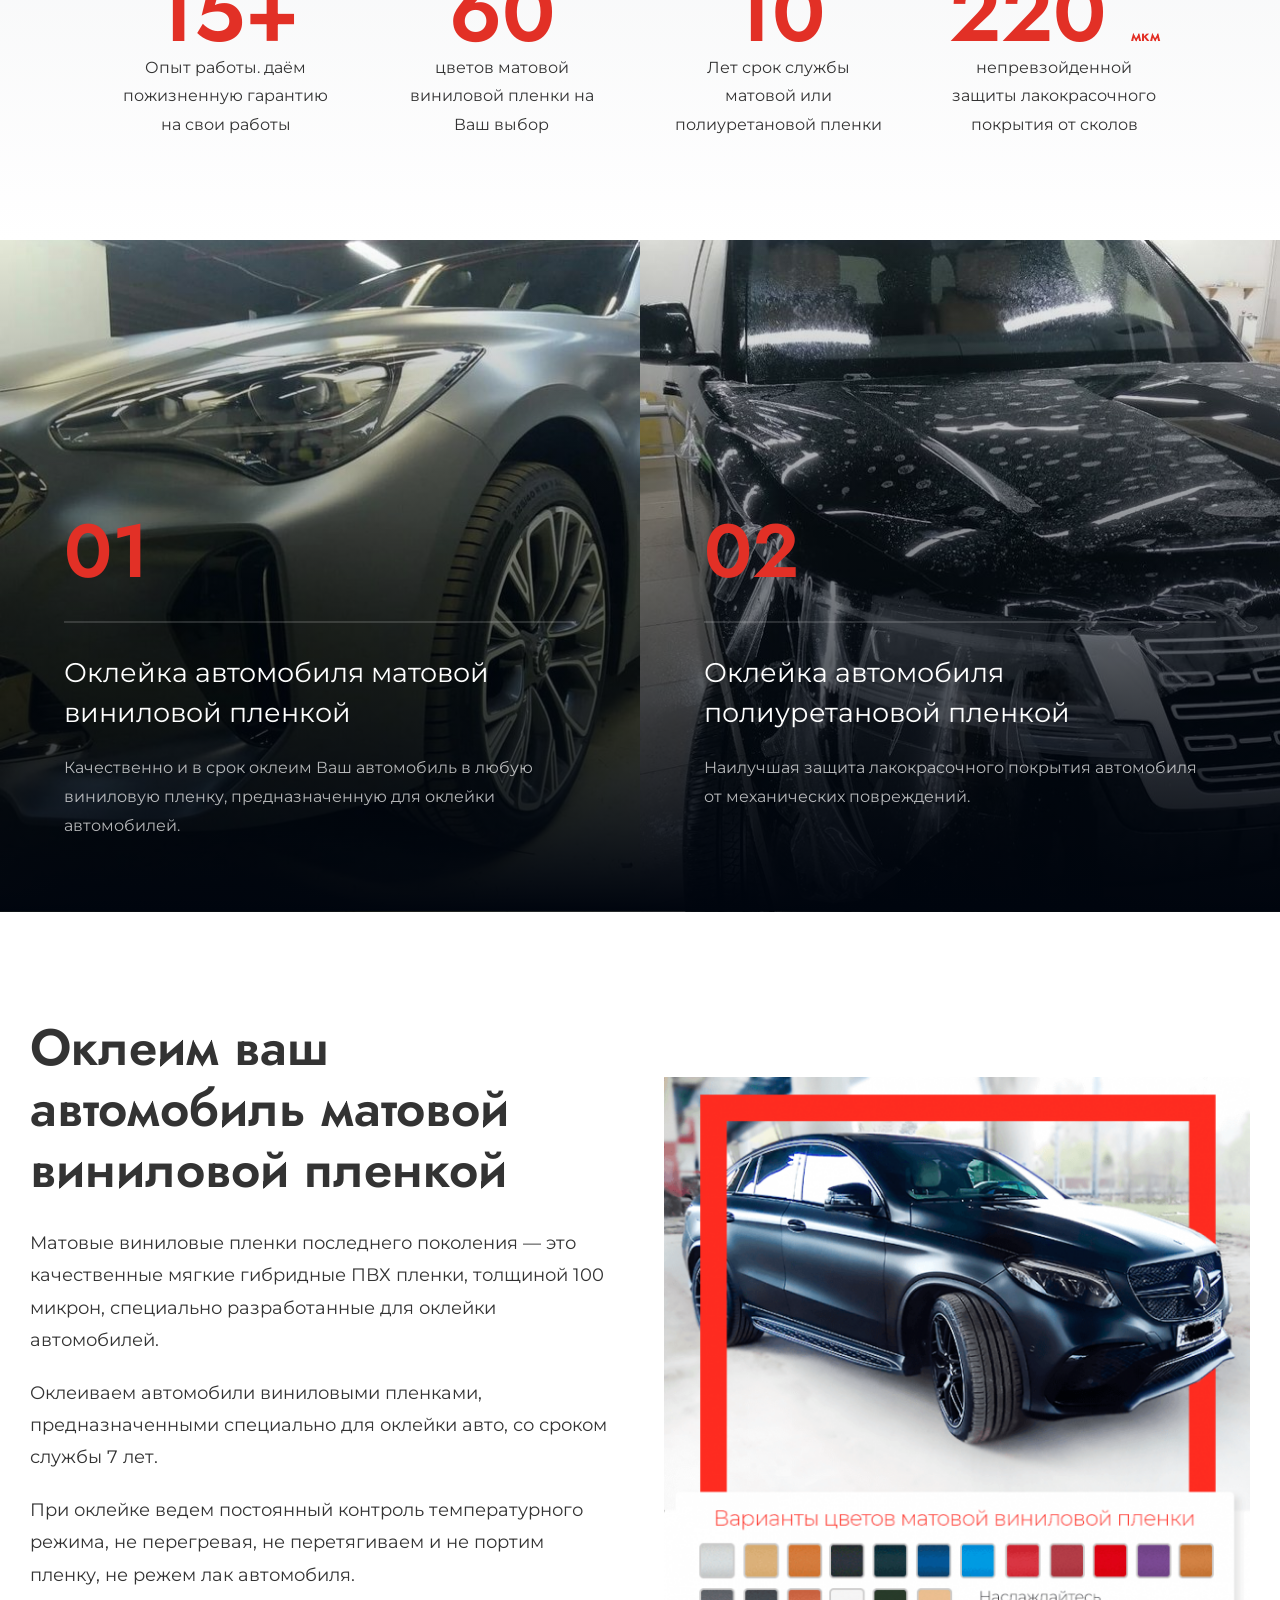
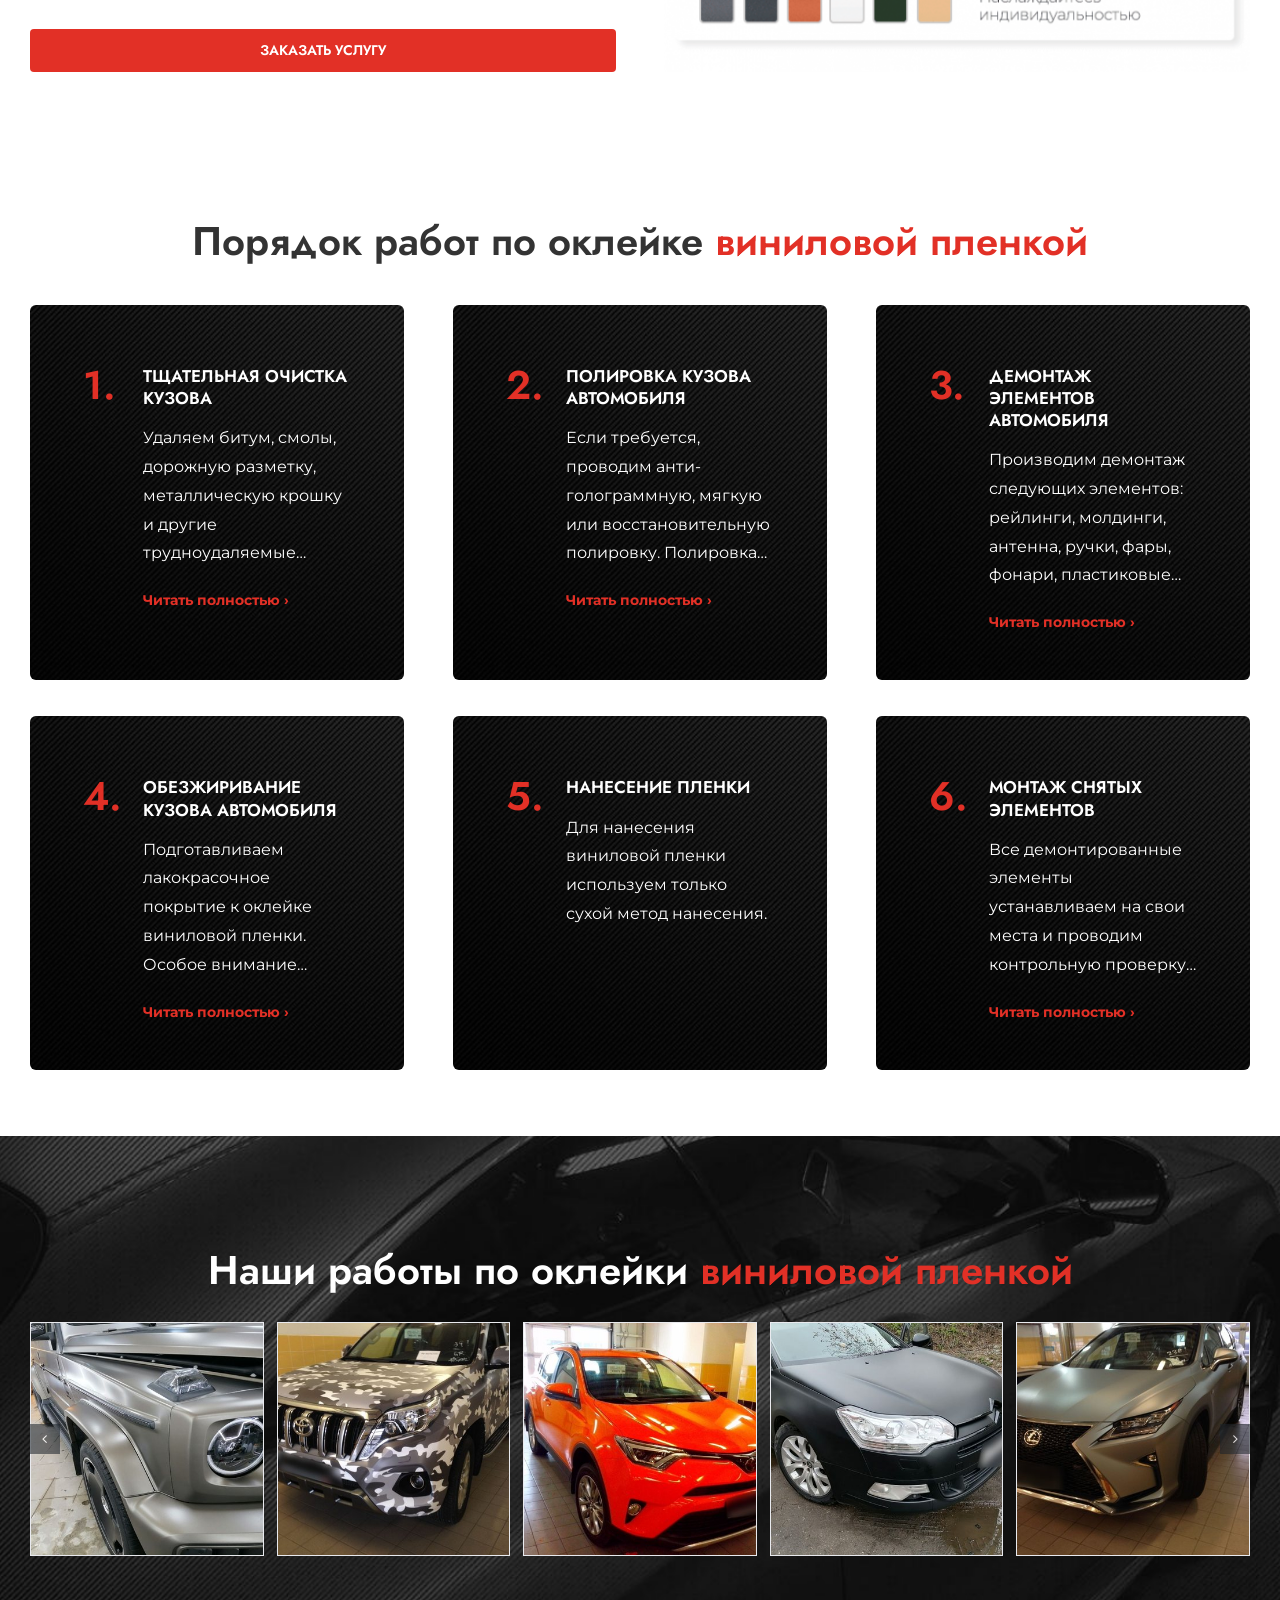
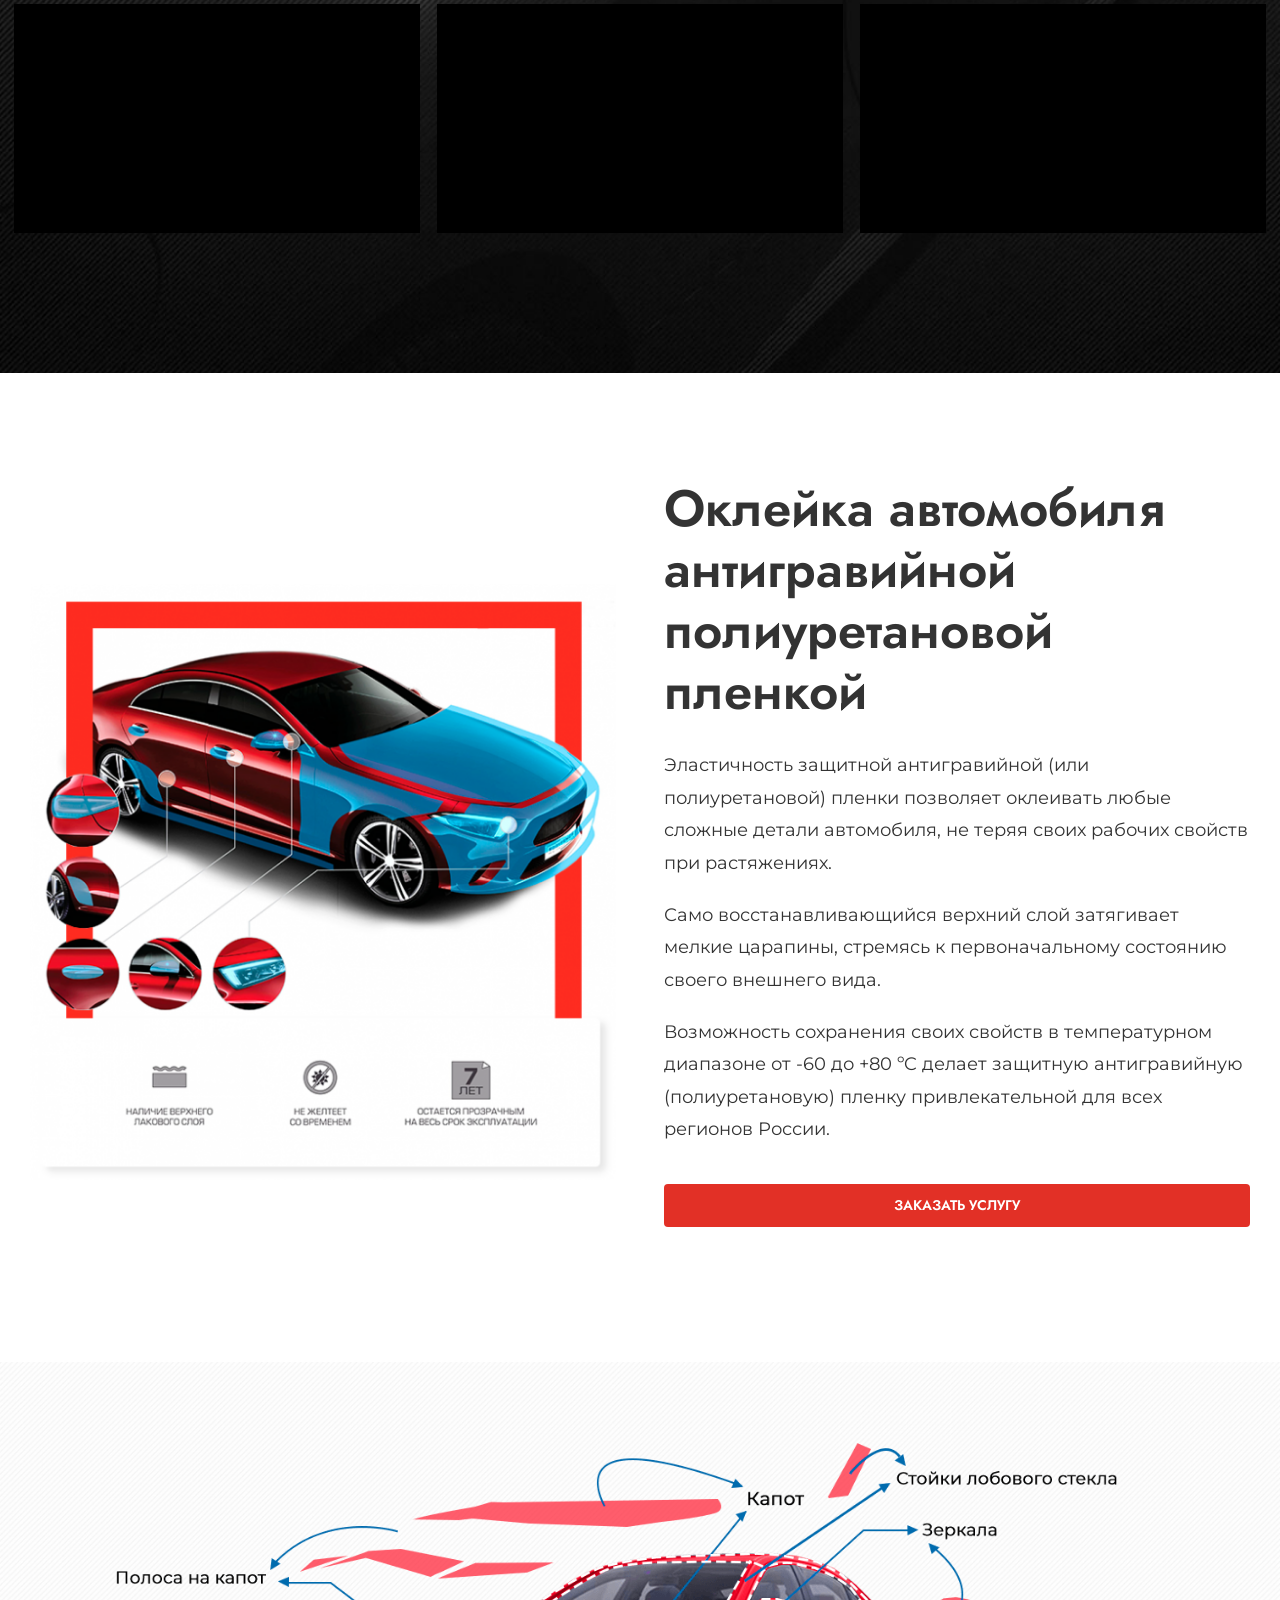
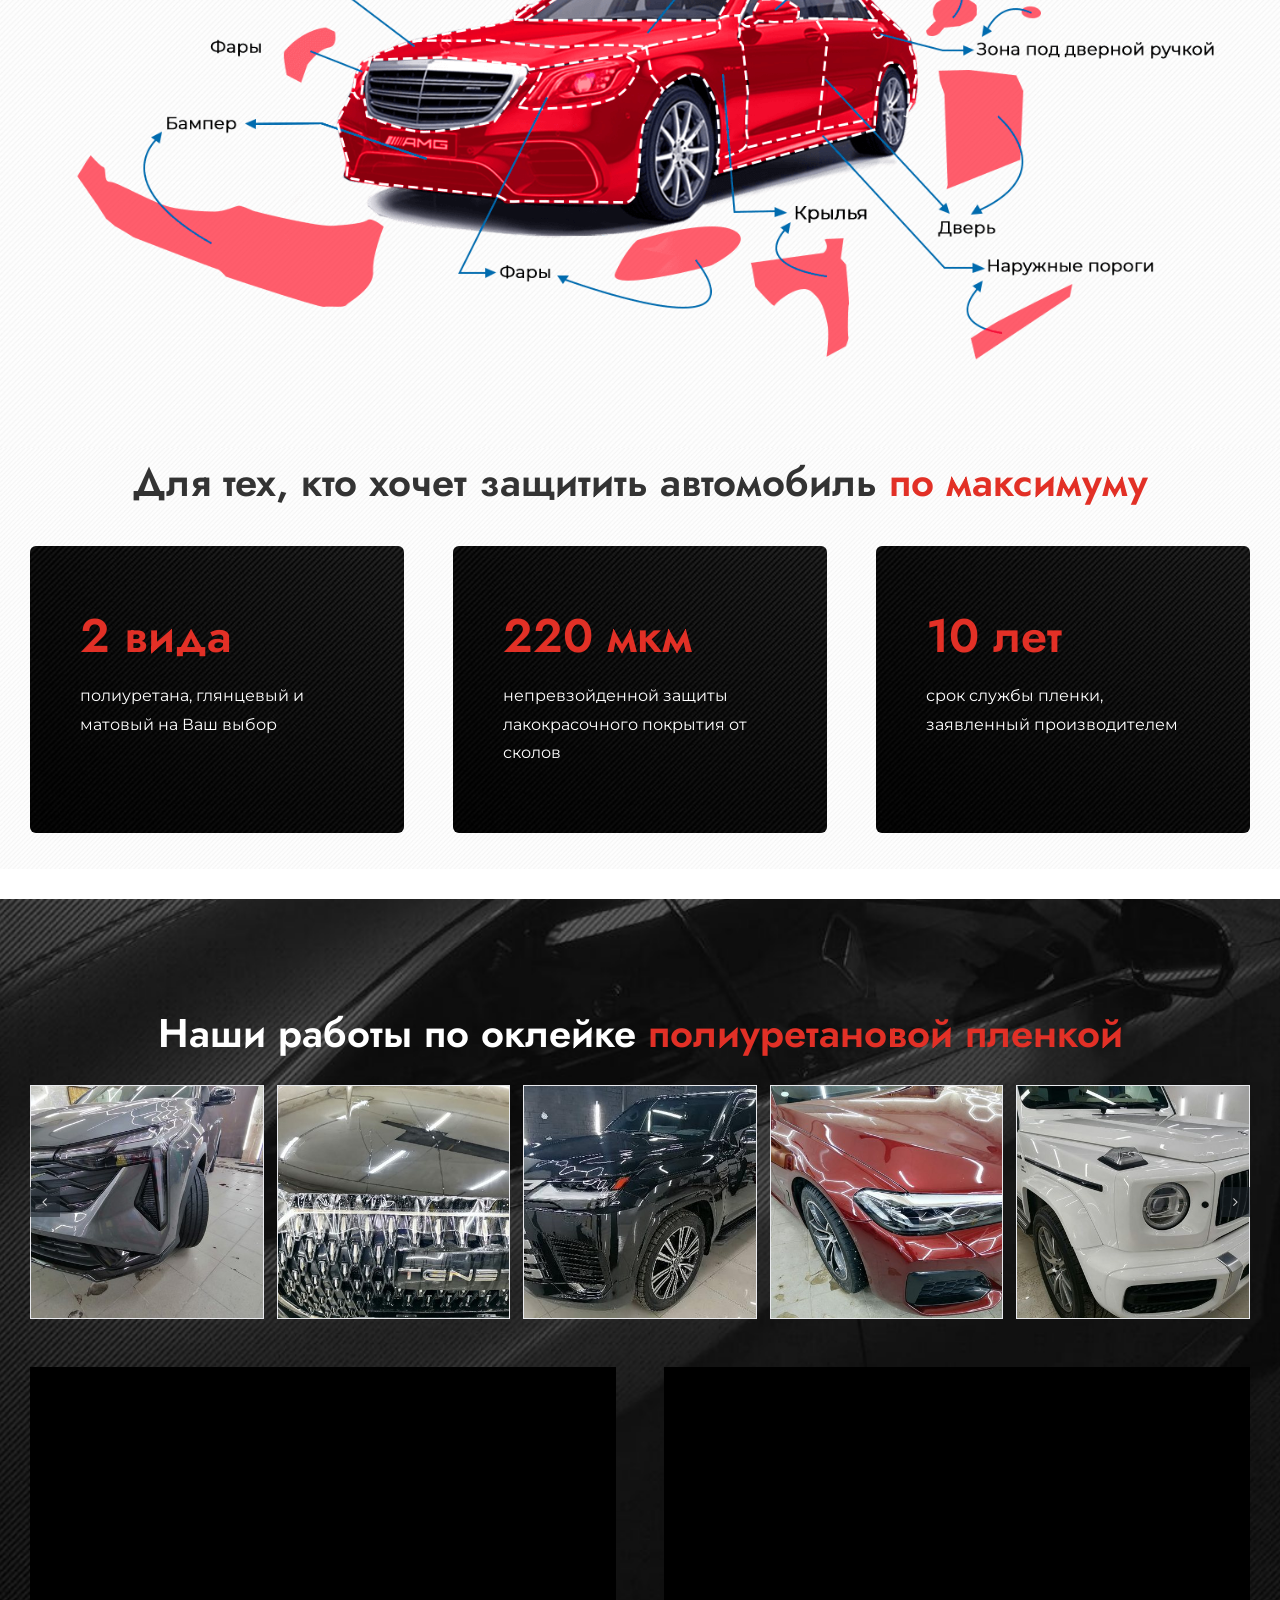
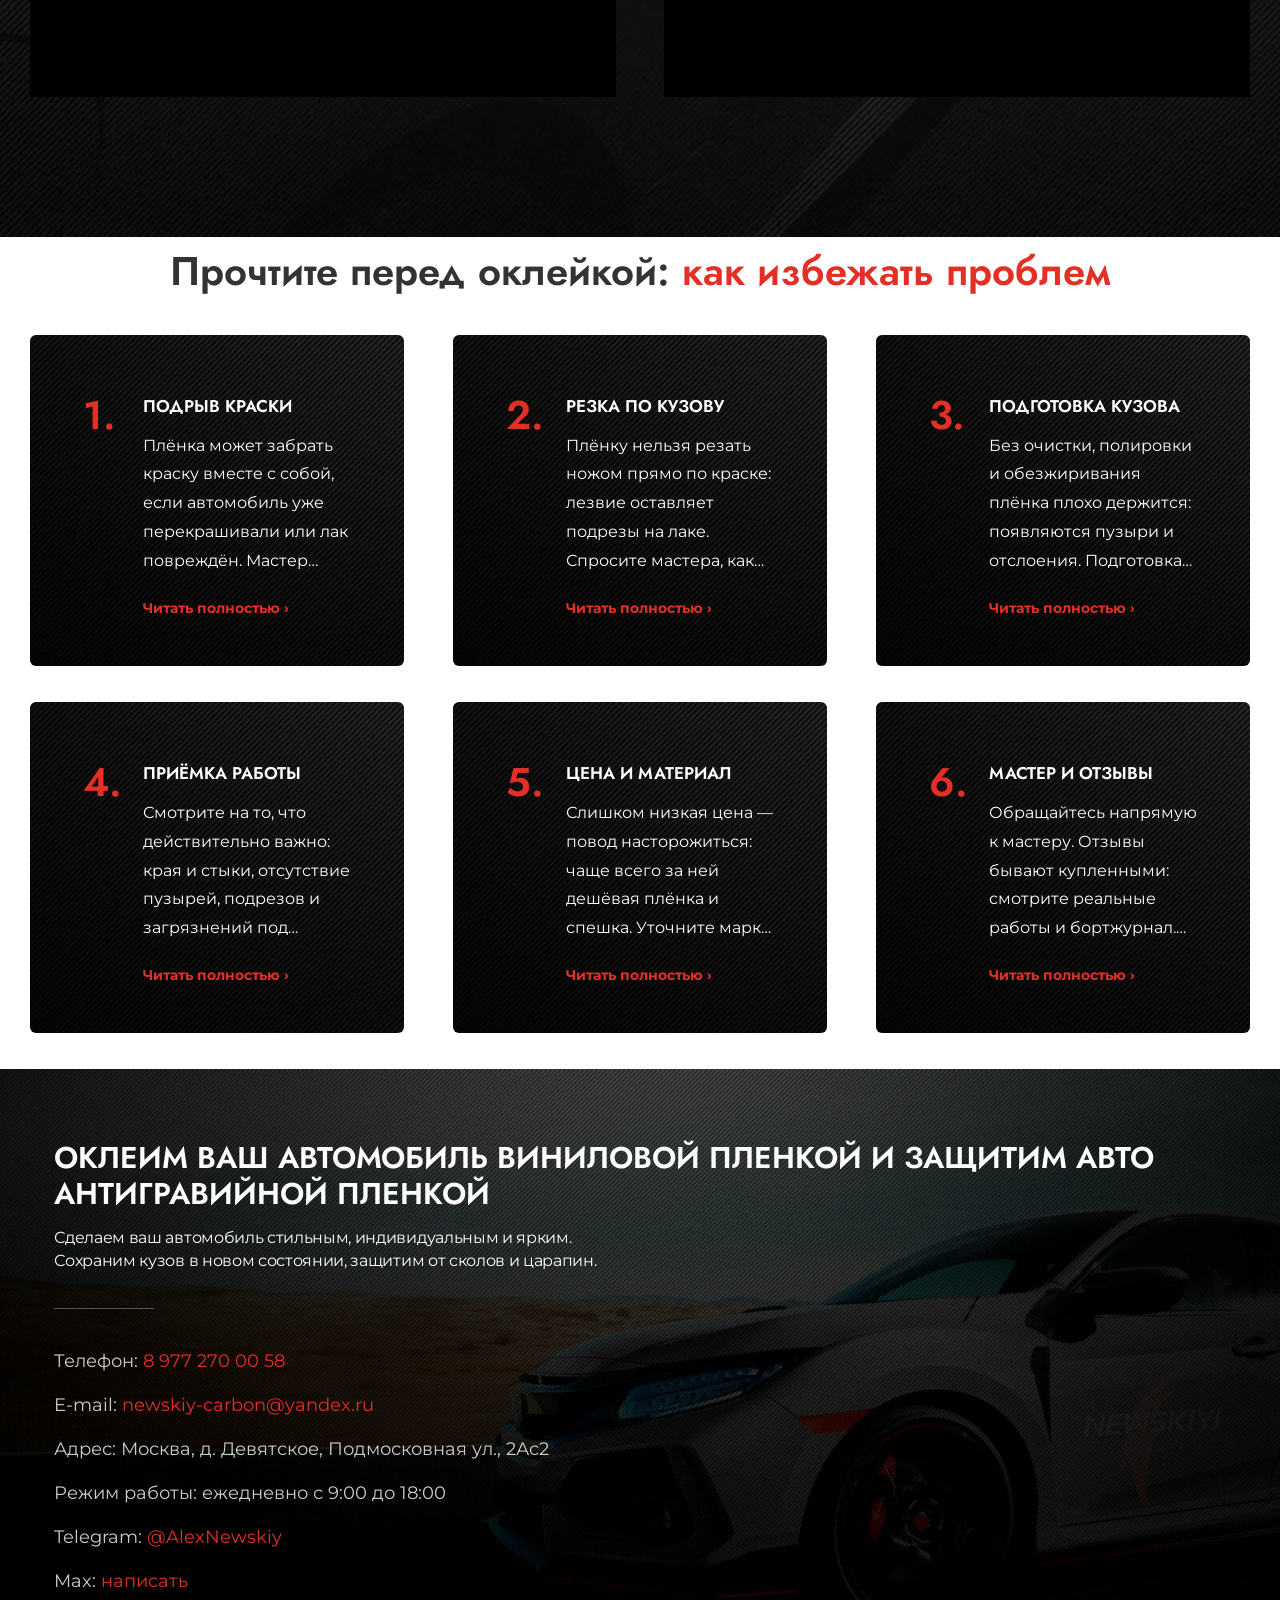
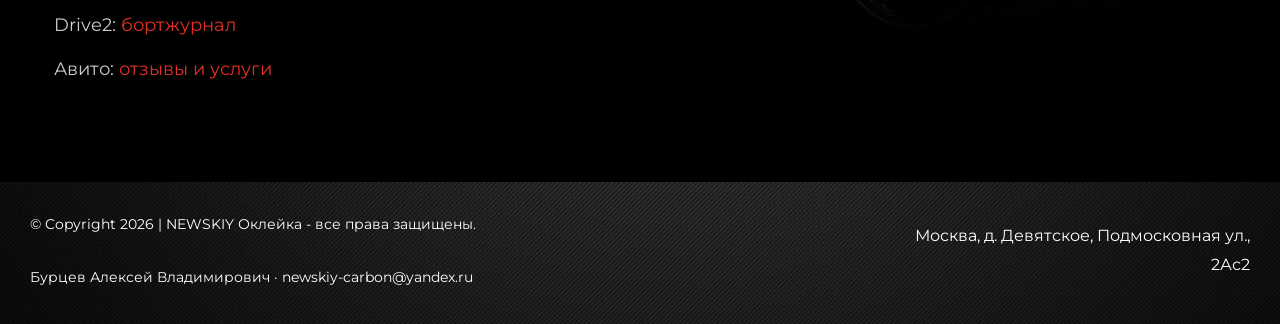
==== commit 0d7bc09e: "Первый экран на всю высоту, ФИО и почта в подвале Co-Authored-By: Claude Sonnet 5.5 <noreply@anthrop" ====
--- a/index.html
+++ b/index.html
@@ -239,6 +239,7 @@
 				
 								
 					<div class="fusion-tb-footer fusion-footer"><div class="fusion-footer-widget-area fusion-widget-area"><div class="fusion-fullwidth fullwidth-box fusion-builder-row-17 fusion-flex-container fusion-parallax-none nonhundred-percent-fullwidth non-hundred-percent-height-scrolling lazyload" style="--link_hover_color: #ffffff;--link_color: #f86635;--awb-border-radius-top-left:0px;--awb-border-radius-top-right:0px;--awb-border-radius-bottom-right:0px;--awb-border-radius-bottom-left:0px;--awb-padding-top:16.125px;--awb-padding-bottom:0px;--awb-padding-top-small:5vh;--awb-padding-bottom-small:5vh;--awb-margin-top:0px;--awb-background-color:#0d1267;--awb-background-size:cover;--awb-flex-wrap:wrap;" data-bg="wp-content/uploads/2021/07/image.jpg"><div class="fusion-builder-row fusion-row fusion-flex-align-items-center fusion-flex-content-wrap" style="max-width:1435.2px;margin-left: calc(-4% / 2 );margin-right: calc(-4% / 2 );"><div class="fusion-layout-column fusion_builder_column fusion-builder-column-45 fusion_builder_column_2_3 2_3 fusion-flex-column" style="--awb-bg-size:cover;--awb-width-large:66.666666666667%;--awb-margin-top-large:0px;--awb-spacing-right-large:2.88%;--awb-margin-bottom-large:20px;--awb-spacing-left-large:2.88%;--awb-width-medium:66.666666666667%;--awb-order-medium:4;--awb-spacing-right-medium:2.88%;--awb-spacing-left-medium:2.88%;--awb-width-small:100%;--awb-order-small:1;--awb-spacing-right-small:1.92%;--awb-spacing-left-small:1.92%;"><div class="fusion-column-wrapper fusion-column-has-shadow fusion-flex-justify-content-flex-start fusion-content-layout-column"><div class="fusion-text fusion-text-36" style="--awb-font-size:14px;--awb-text-color:#ffffff;"><p>© Copyright  2026 |   NEWSKIY Оклейка - все права защищены.</p>
+</div><div class="fusion-text fusion-text-36b" style="--awb-font-size:14px;--awb-text-color:#ffffff;"><p>Бурцев Алексей Владимирович · <a style="color: #fff;" href="mailto:newskiy-carbon@yandex.ru">newskiy-carbon@yandex.ru</a></p>
 </div></div></div><div class="fusion-layout-column fusion_builder_column fusion-builder-column-46 fusion_builder_column_1_3 1_3 fusion-flex-column" style="--awb-bg-size:cover;--awb-width-large:33.333333333333%;--awb-margin-top-large:0px;--awb-spacing-right-large:5.76%;--awb-margin-bottom-large:20px;--awb-spacing-left-large:5.76%;--awb-width-medium:33.333333333333%;--awb-order-medium:4;--awb-spacing-right-medium:5.76%;--awb-spacing-left-medium:5.76%;--awb-width-small:100%;--awb-order-small:1;--awb-spacing-right-small:1.92%;--awb-spacing-left-small:1.92%;"><div class="fusion-column-wrapper fusion-column-has-shadow fusion-flex-justify-content-flex-start fusion-content-layout-column"><div class="fusion-text fusion-text-37" style="--awb-content-alignment:right;"><p><span style="color: #fff;">Москва, д. Девятское, Подмосковная ул., 2Ас2</span></p>
 </div></div></div></div></div>
 </div></div>
@@ -388,6 +389,7 @@
 		</a>
 	</section>
 		<style id="wk-style">
+.post-content>.fusion-fullwidth:first-child{min-height:100vh;min-height:100svh;box-sizing:border-box;display:flex;align-items:center}
 .wk-text p{display:-webkit-box;-webkit-line-clamp:5;-webkit-box-orient:vertical;overflow:hidden}
 .wk-card.wk-more{cursor:pointer;transition:transform .3s}
 .wk-card.wk-more:hover{transform:translateY(-3px)}
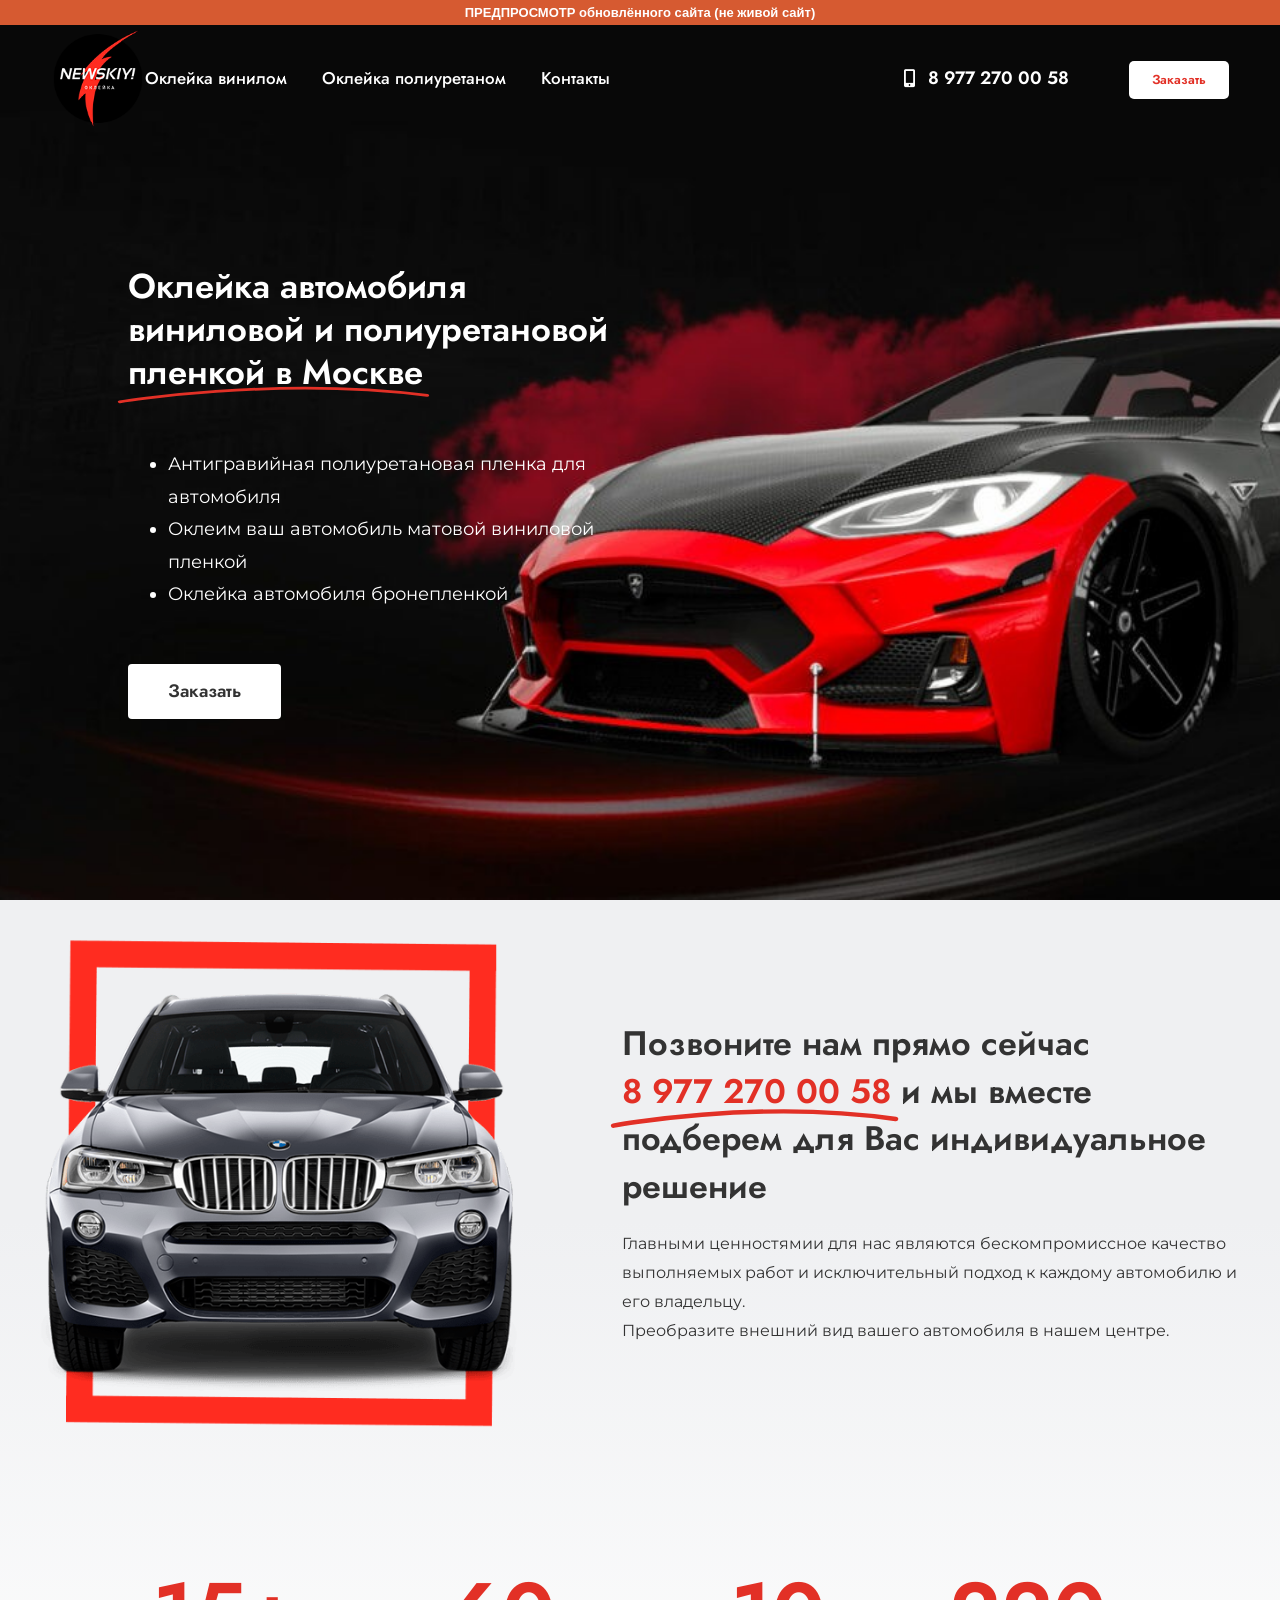
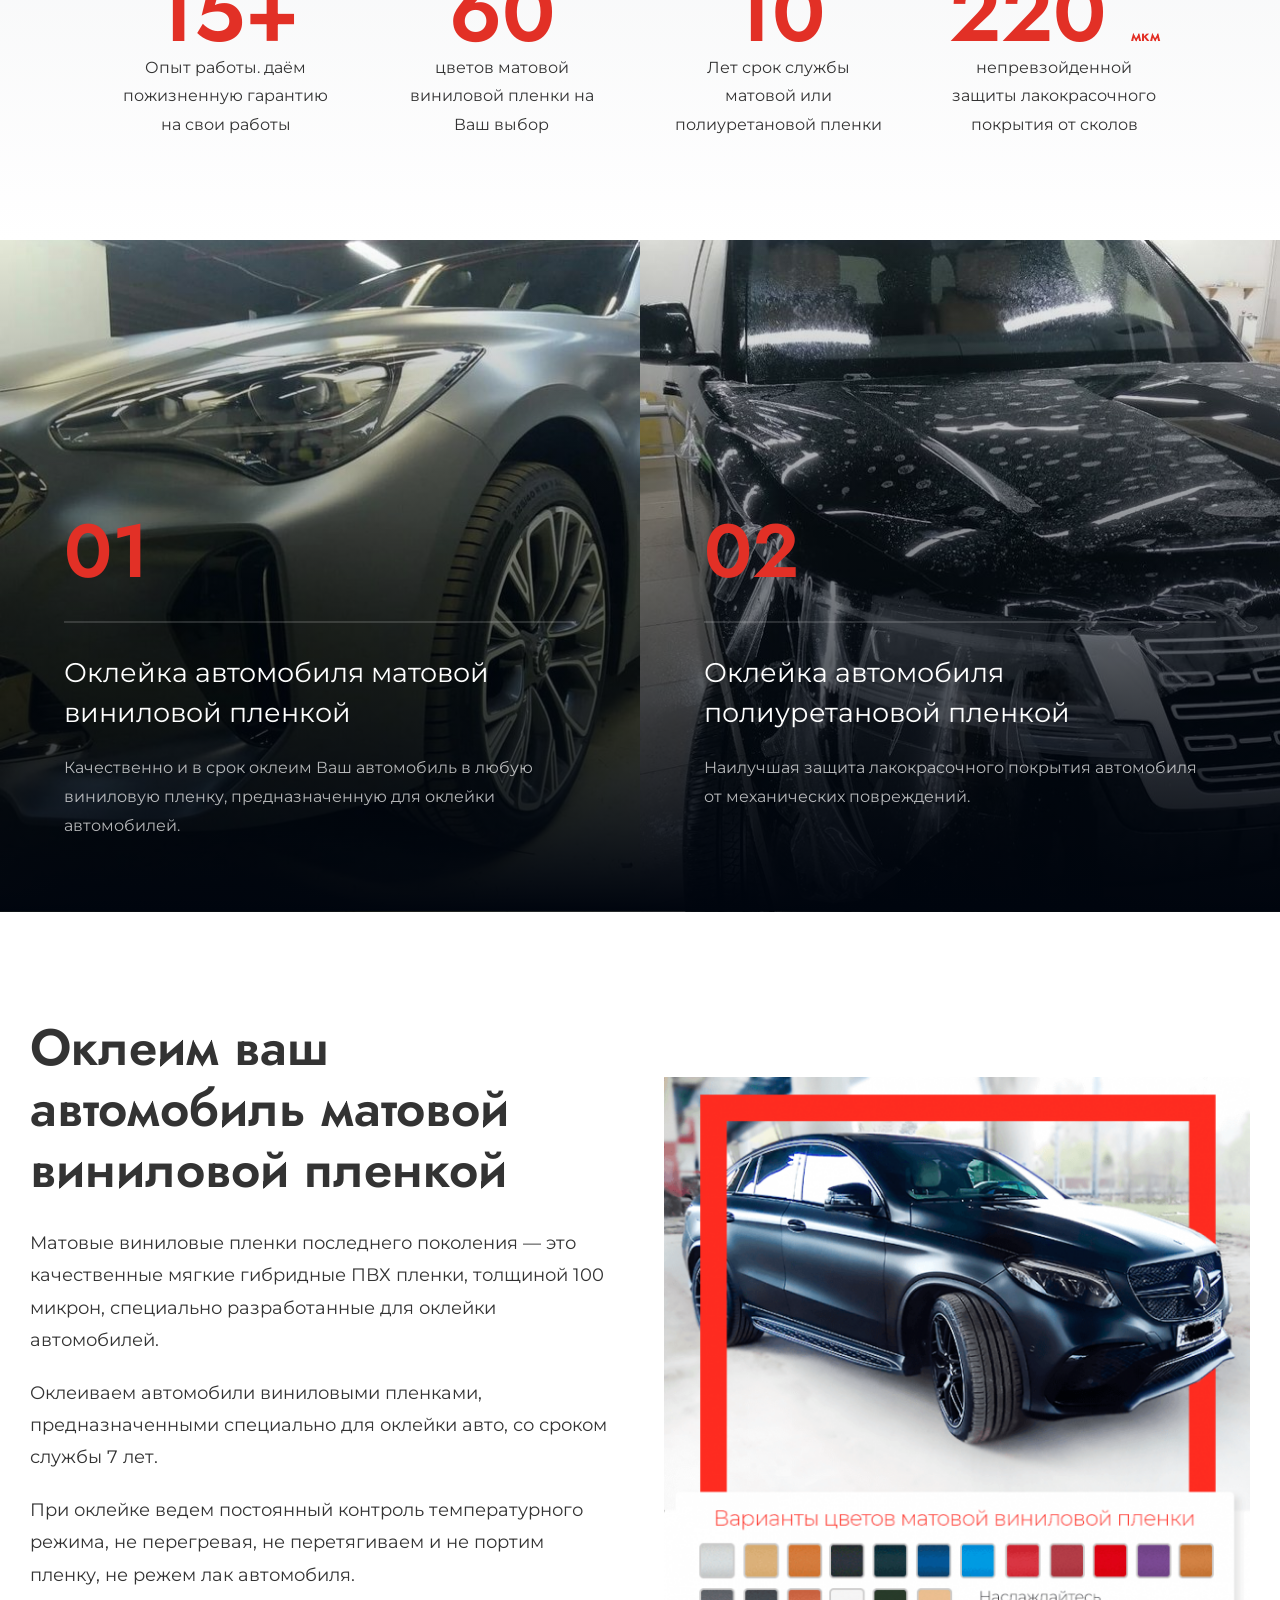
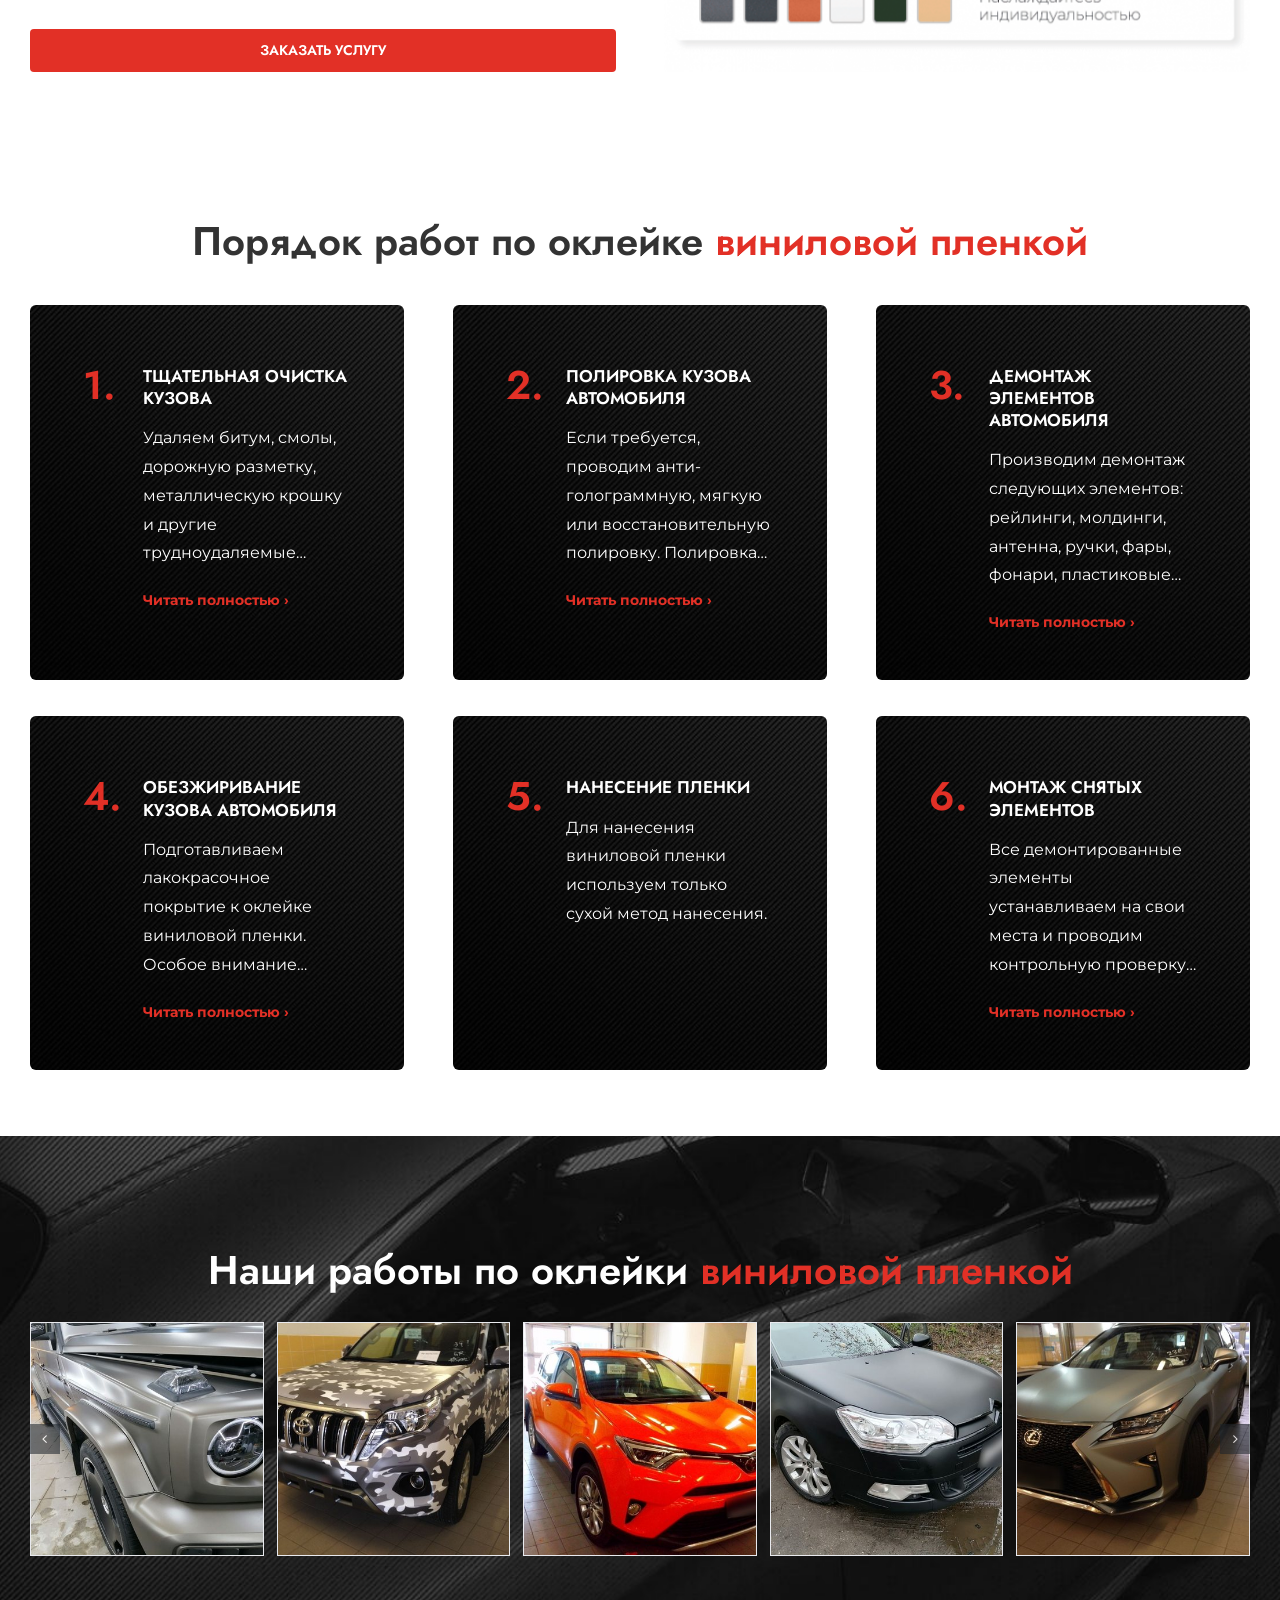
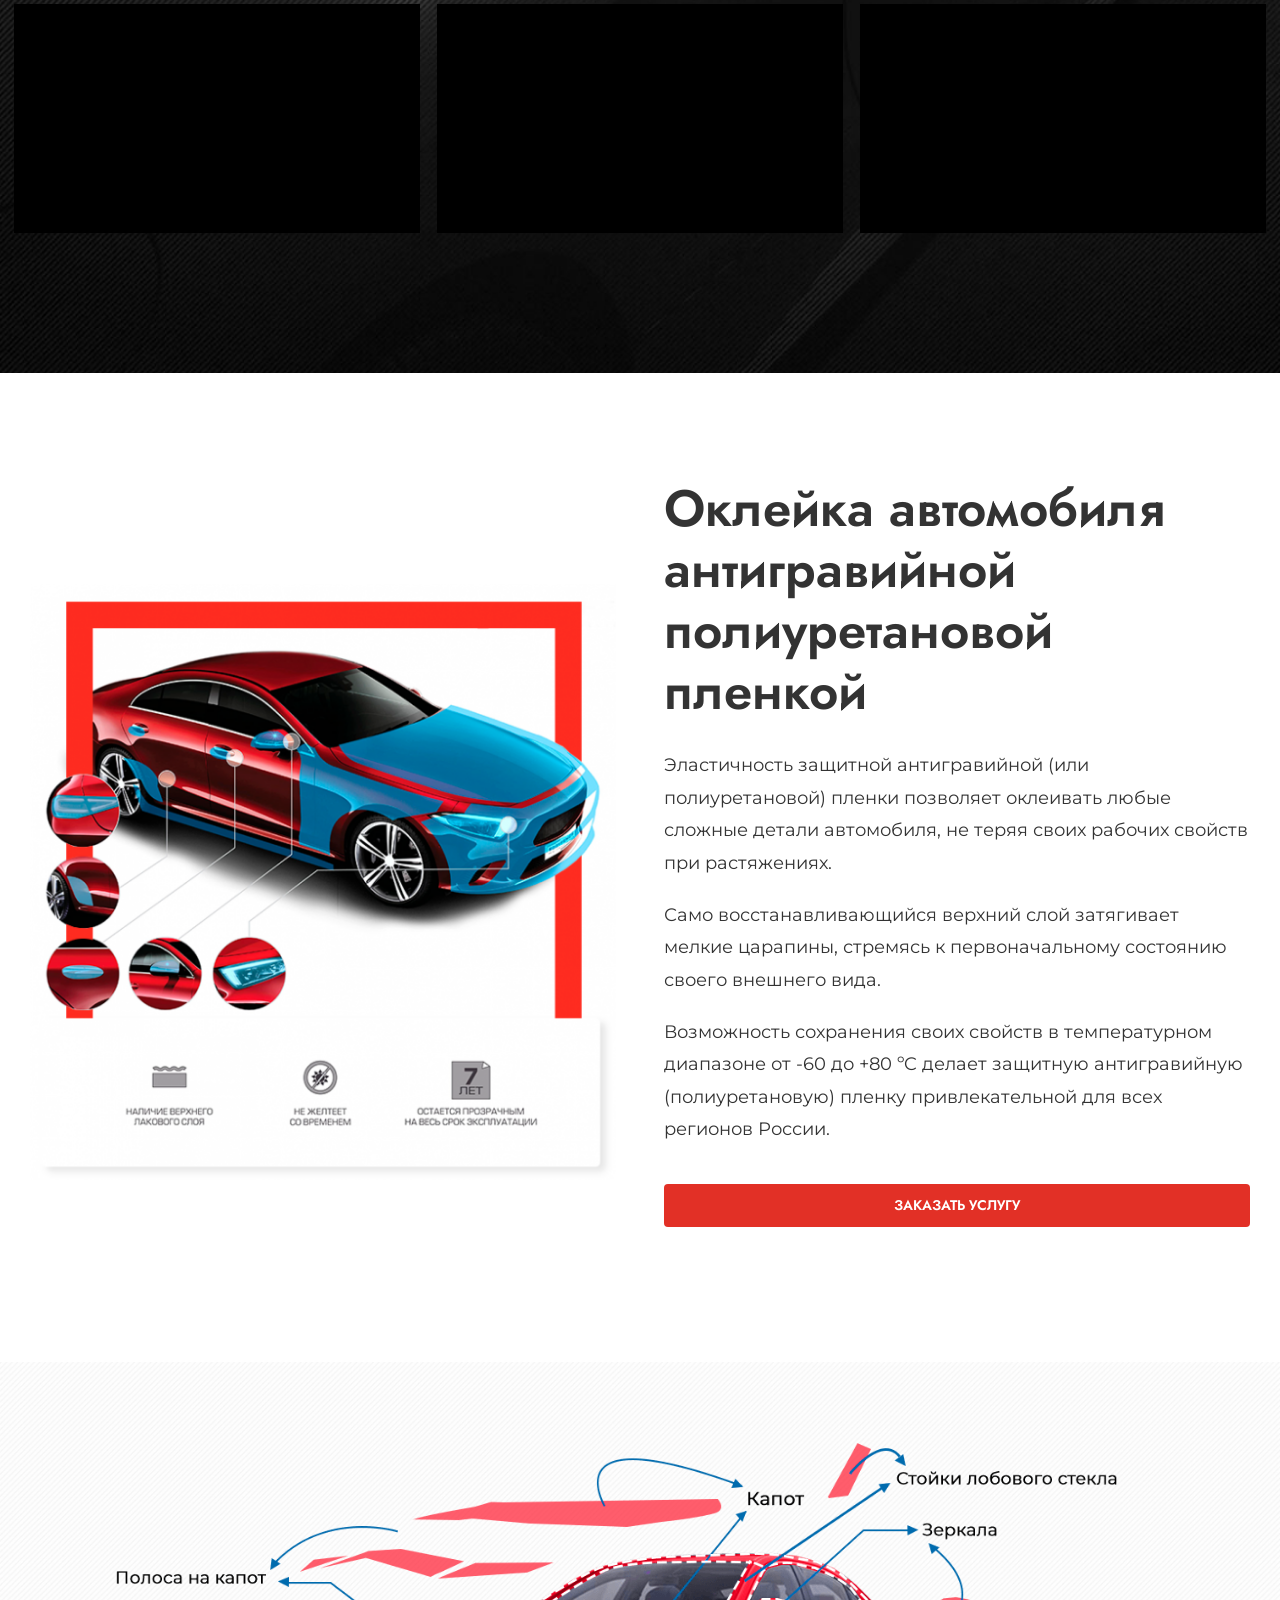
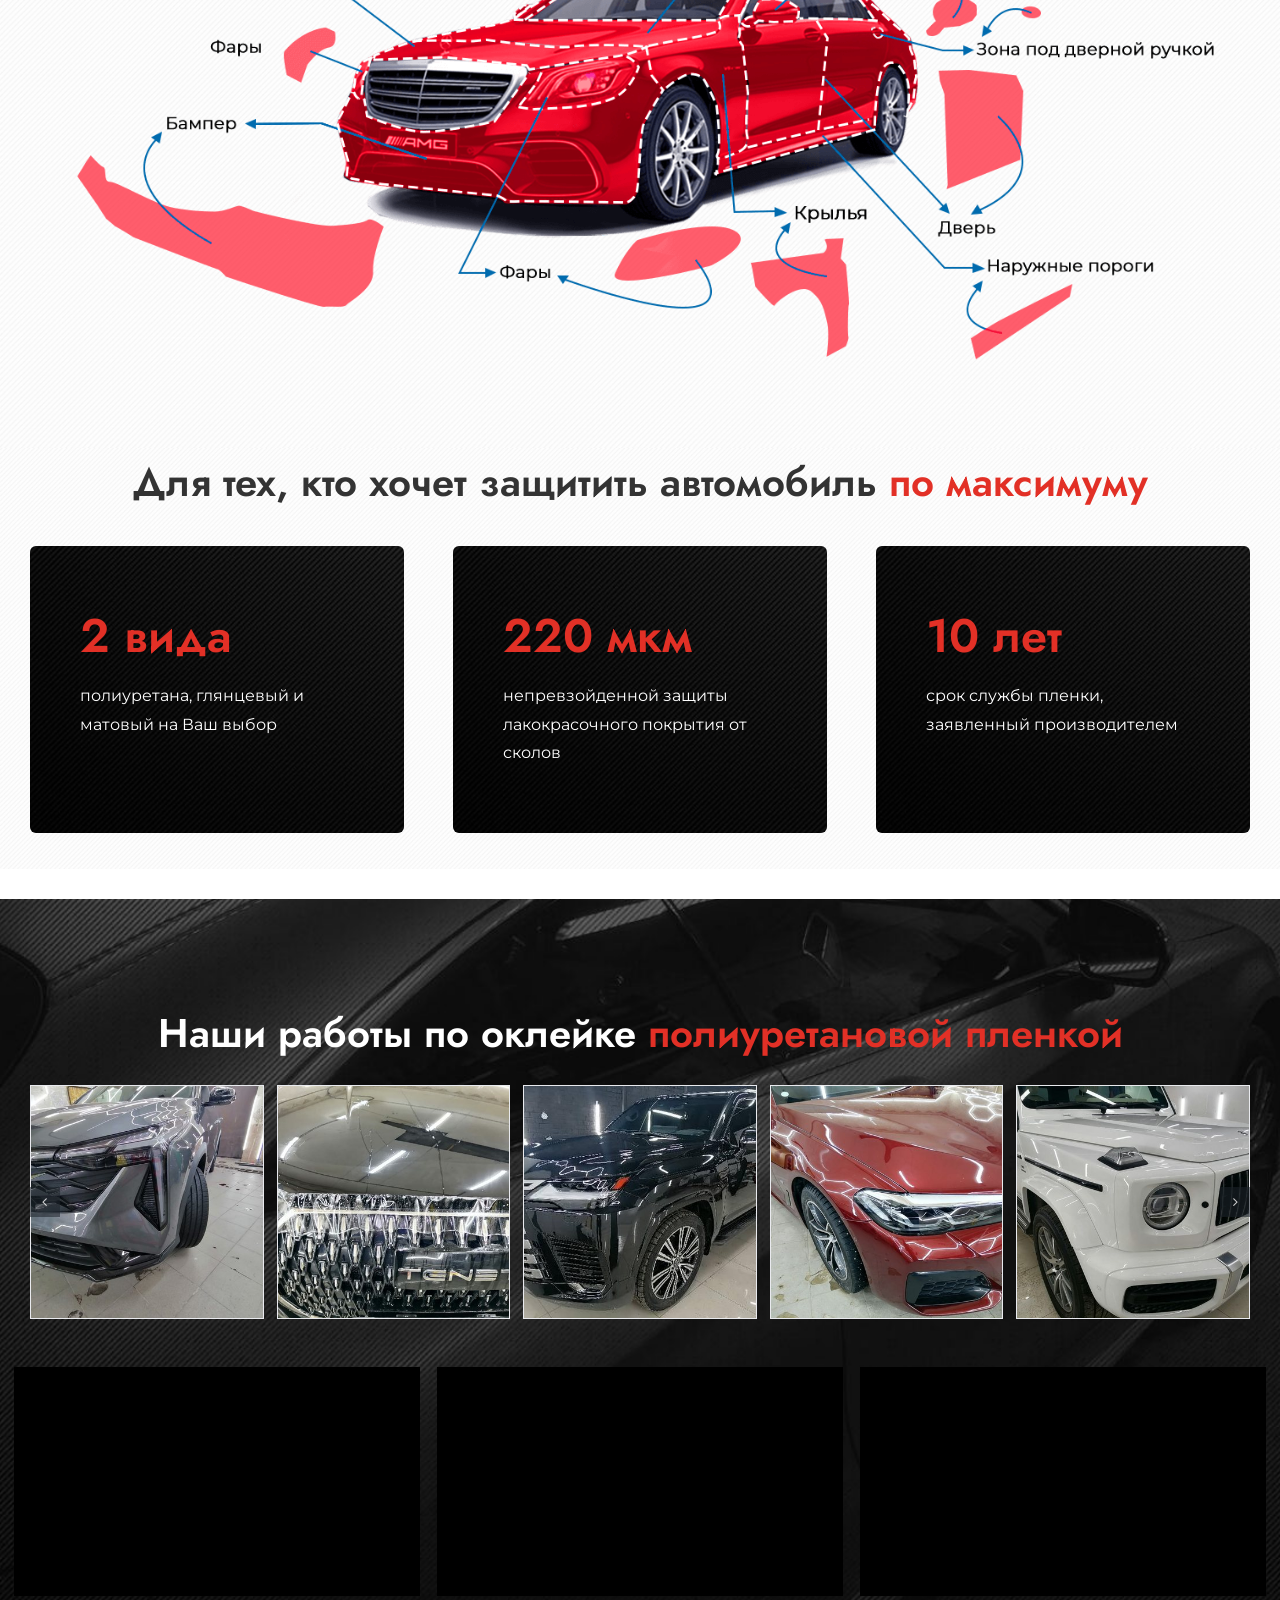
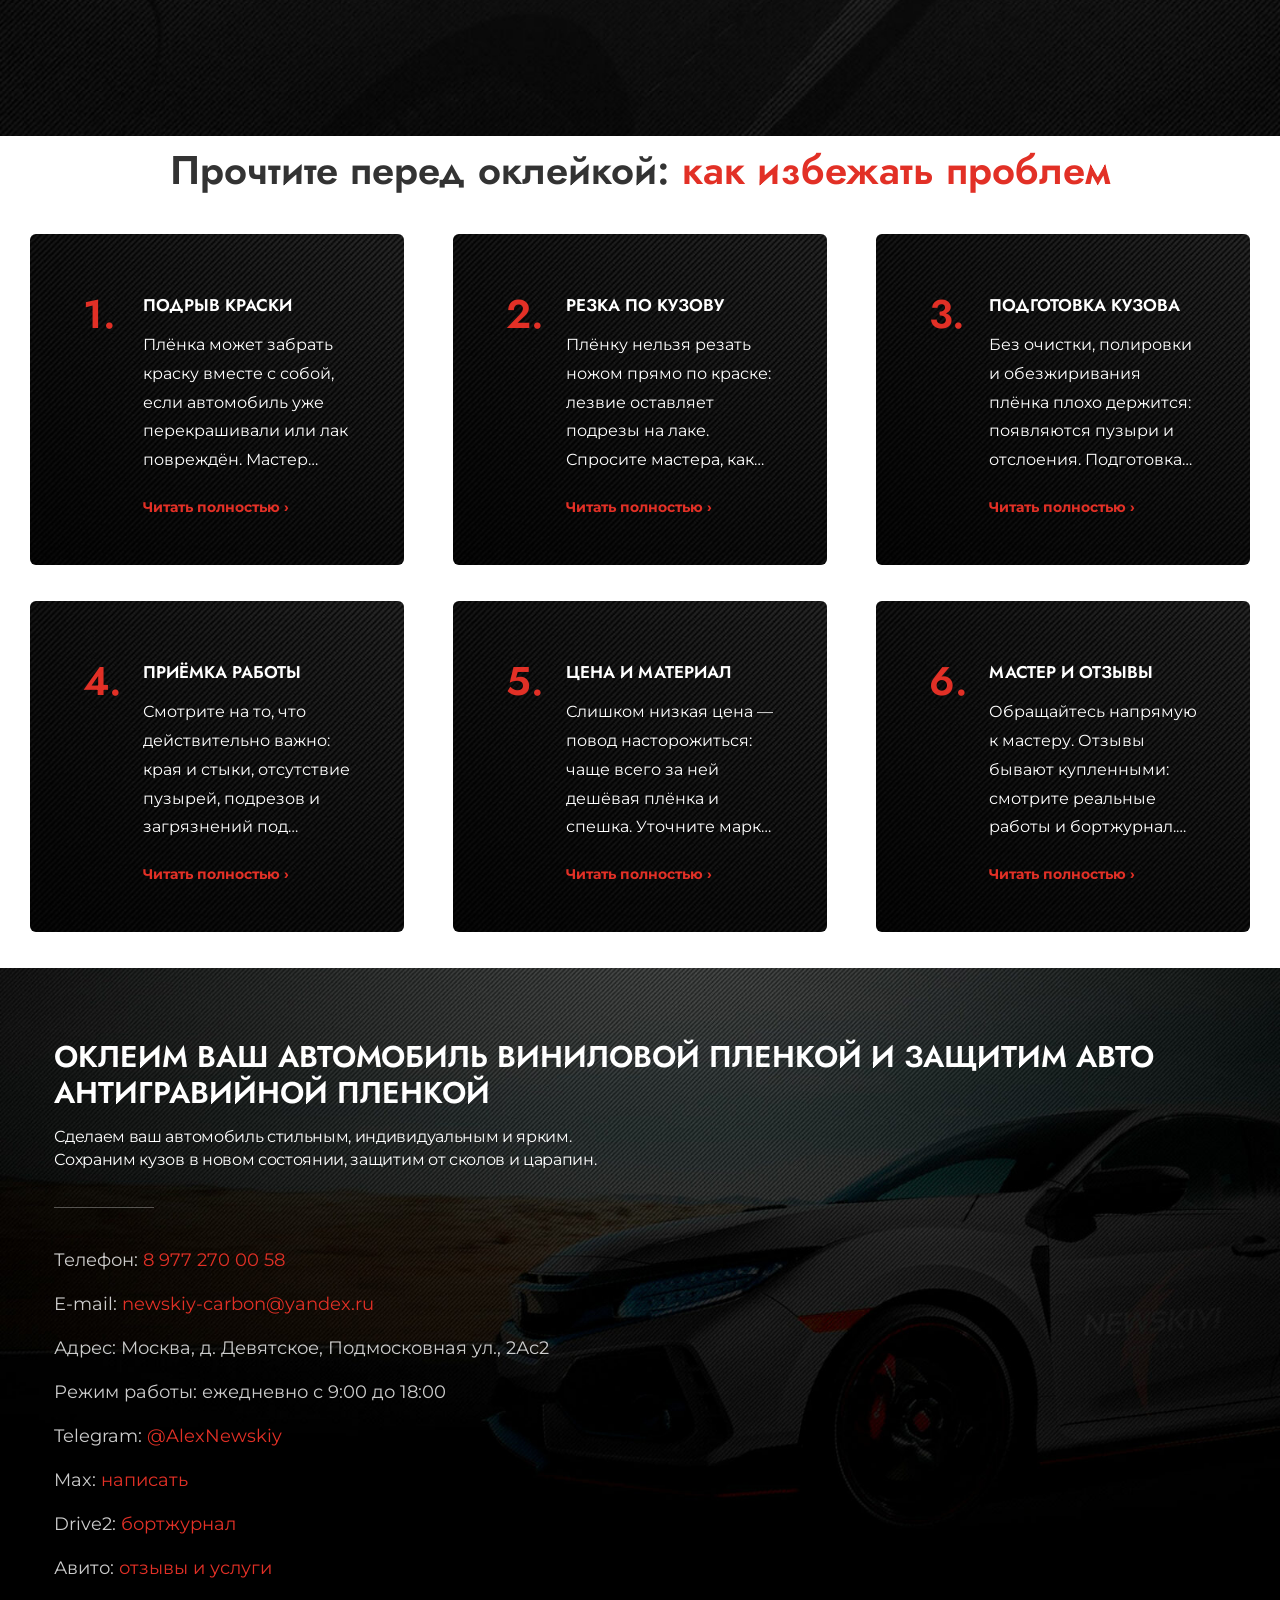
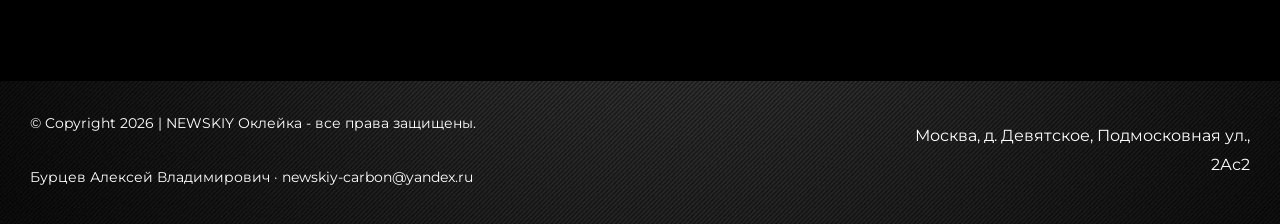
==== commit b9fa313e: "Добавлено видео: Порше Тайкан переклейка Co-Authored-By: Claude Sonnet 5.5 <noreply@anthropic.com>" ====
--- a/index.html
+++ b/index.html
@@ -218,7 +218,7 @@
 </div><div class="fusion-separator fusion-full-width-sep" style="align-self: center;margin-left: auto;margin-right: auto;margin-bottom:2vh;width:100%;"></div><div style="text-align:left;"><a class="fusion-button button-flat button-large button-custom fusion-button-default button-5 fusion-button-default-span fusion-button-default-type fusion-has-button-gradient" style="--button_accent_color:#ffffff;--button_accent_hover_color:#ffffff;--button_border_hover_color:#ffffff;--button_gradient_top_color:#e23026;--button_gradient_bottom_color:#e23026;--button_gradient_top_color_hover:#d12623;--button_gradient_bottom_color_hover:#d83924;--button_text_transform:uppercase;width:calc(100%);" target="_self" href="#contacts"><span class="fusion-button-text">Заказать услугу</span></a></div></div></div></div></div></div><div class="fusion-fullwidth fullwidth-box fusion-builder-row-10 fusion-flex-container fusion-parallax-none nonhundred-percent-fullwidth non-hundred-percent-height-scrolling lazyload" style="--awb-border-radius-top-left:0px;--awb-border-radius-top-right:0px;--awb-border-radius-bottom-right:0px;--awb-border-radius-bottom-left:0px;--awb-padding-top:60px;--awb-padding-bottom:40px;--awb-background-size:cover;--awb-flex-wrap:wrap;" data-bg="wp-content/uploads/2021/07/bgtop.png"><div class="fusion-builder-row fusion-row fusion-flex-align-items-flex-start fusion-flex-content-wrap" style="max-width:1435.2px;margin-left: calc(-4% / 2 );margin-right: calc(-4% / 2 );"><div class="fusion-layout-column fusion_builder_column fusion-builder-column-28 fusion_builder_column_1_1 1_1 fusion-flex-column" style="--awb-bg-size:cover;--awb-width-large:100%;--awb-margin-top-large:0px;--awb-spacing-right-large:1.92%;--awb-margin-bottom-large:20px;--awb-spacing-left-large:1.92%;--awb-width-medium:100%;--awb-order-medium:0;--awb-spacing-right-medium:1.92%;--awb-spacing-left-medium:1.92%;--awb-width-small:100%;--awb-order-small:0;--awb-spacing-right-small:1.92%;--awb-spacing-left-small:1.92%;"><div class="fusion-column-wrapper fusion-column-has-shadow fusion-flex-justify-content-flex-start fusion-content-layout-column"><div class="fusion-image-element" style="--awb-caption-title-font-family:var(--h2_typography-font-family);--awb-caption-title-font-weight:var(--h2_typography-font-weight);--awb-caption-title-font-style:var(--h2_typography-font-style);--awb-caption-title-size:var(--h2_typography-font-size);--awb-caption-title-transform:var(--h2_typography-text-transform);--awb-caption-title-line-height:var(--h2_typography-line-height);--awb-caption-title-letter-spacing:var(--h2_typography-letter-spacing);"><span class="fusion-imageframe imageframe-none imageframe-8 hover-type-none"><img decoding="async" width="1442" height="669" title="blok-4-detali-2" src="wp-content/uploads/2021/07/blok-4-detali-2.png" data-orig-src="wp-content/uploads/2021/07/blok-4-detali-2.png" alt="" class="lazyload img-responsive wp-image-1210" srcset="data:image/svg+xml,%3Csvg%20xmlns%3D%27http%3A%2F%2Fwww.w3.org%2F2000%2Fsvg%27%20width%3D%271442%27%20height%3D%27669%27%20viewBox%3D%270%200%201442%20669%27%3E%3Crect%20width%3D%271442%27%20height%3D%27669%27%20fill-opacity%3D%220%22%2F%3E%3C%2Fsvg%3E" data-srcset="wp-content/uploads/2021/07/blok-4-detali-2-200x93.png 200w, wp-content/uploads/2021/07/blok-4-detali-2-400x186.png 400w, wp-content/uploads/2021/07/blok-4-detali-2-600x278.png 600w, wp-content/uploads/2021/07/blok-4-detali-2-800x371.png 800w, wp-content/uploads/2021/07/blok-4-detali-2-1200x557.png 1200w, wp-content/uploads/2021/07/blok-4-detali-2.png 1442w" data-sizes="auto" data-orig-sizes="(max-width: 740px) 100vw, 1442px"></span></div></div></div></div></div><div class="fusion-fullwidth fullwidth-box fusion-builder-row-11 fusion-flex-container fusion-parallax-none nonhundred-percent-fullwidth non-hundred-percent-height-scrolling lazyload" style="--link_color: #f86635;--awb-border-radius-top-left:0px;--awb-border-radius-top-right:0px;--awb-border-radius-bottom-right:0px;--awb-border-radius-bottom-left:0px;--awb-padding-right-medium:15vw;--awb-padding-left-medium:15vw;--awb-padding-right-small:5vw;--awb-padding-left-small:5vw;--awb-background-size:cover;--awb-flex-wrap:wrap;" data-bg="wp-content/uploads/2021/07/bgtop.png"><div class="fusion-builder-row fusion-row fusion-flex-align-items-stretch fusion-flex-content-wrap" style="max-width:1435.2px;margin-left: calc(-4% / 2 );margin-right: calc(-4% / 2 );"><div class="fusion-layout-column fusion_builder_column fusion-builder-column-29 fusion_builder_column_1_1 1_1 fusion-flex-column" style="--awb-bg-size:cover;--awb-width-large:100%;--awb-margin-top-large:0px;--awb-spacing-right-large:1.92%;--awb-margin-bottom-large:20px;--awb-spacing-left-large:1.92%;--awb-width-medium:100%;--awb-order-medium:0;--awb-spacing-right-medium:1.92%;--awb-spacing-left-medium:1.92%;--awb-width-small:100%;--awb-order-small:0;--awb-spacing-right-small:1.92%;--awb-spacing-left-small:1.92%;"><div class="fusion-column-wrapper fusion-column-has-shadow fusion-flex-justify-content-flex-start fusion-content-layout-column"><div class="fusion-title title fusion-title-30 fusion-sep-none fusion-title-center fusion-title-text fusion-title-size-two" style="--awb-text-color:#333333;--awb-margin-bottom:20px;"><h2 class="fusion-title-heading title-heading-center fusion-responsive-typography-calculated" style="margin:0;--fontSize:40;line-height:1.2;">Для тех, кто хочет защитить автомобиль <span style="color: #e23026;">по максимуму</span></h2></div></div></div><div class="fusion-layout-column fusion_builder_column fusion-builder-column-30 fusion_builder_column_1_3 1_3 fusion-flex-column" style="--awb-padding-top:50px;--awb-padding-right:50px;--awb-padding-bottom:45px;--awb-padding-left:50px;--awb-padding-top-medium:40px;--awb-padding-right-medium:40px;--awb-padding-bottom-medium:20px;--awb-padding-left-medium:40px;--awb-overflow:hidden;--awb-bg-color:#333333;--awb-bg-color-hover:#333333;--awb-bg-position:left bottom;--awb-bg-size:cover;--awb-border-radius:6px 6px 6px 6px;--awb-width-large:33.333333333333%;--awb-margin-top-large:0px;--awb-spacing-right-large:5.76%;--awb-margin-bottom-large:4vh;--awb-spacing-left-large:5.76%;--awb-width-medium:100%;--awb-order-medium:0;--awb-spacing-right-medium:1.92%;--awb-spacing-left-medium:1.92%;--awb-width-small:100%;--awb-order-small:0;--awb-spacing-right-small:1.92%;--awb-margin-bottom-small:30px;--awb-spacing-left-small:1.92%;"><div class="fusion-column-wrapper lazyload fusion-column-has-shadow fusion-flex-justify-content-flex-start fusion-content-layout-column fusion-column-has-bg-image" data-bg-url="wp-content/uploads/2021/07/image-bg2.jpg" data-bg="wp-content/uploads/2021/07/image-bg2.jpg"><div class="fusion-builder-row fusion-builder-row-inner fusion-row fusion-flex-align-items-stretch fusion-flex-content-wrap" style="width:104% !important;max-width:104% !important;margin-left: calc(-4% / 2 );margin-right: calc(-4% / 2 );"><div class="fusion-layout-column fusion_builder_column_inner fusion-builder-nested-column-14 fusion_builder_column_inner_1_1 1_1 fusion-flex-column" style="--awb-bg-size:cover;--awb-width-large:100%;--awb-margin-top-large:0px;--awb-spacing-right-large:1.92%;--awb-margin-bottom-large:0px;--awb-spacing-left-large:1.92%;--awb-width-medium:88%;--awb-order-medium:0;--awb-spacing-right-medium:2.1818181818182%;--awb-spacing-left-medium:2.1818181818182%;--awb-width-small:83.333333333333%;--awb-order-small:0;--awb-spacing-right-small:2.304%;--awb-spacing-left-small:2.304%;"><div class="fusion-column-wrapper fusion-column-has-shadow fusion-flex-justify-content-flex-start fusion-content-layout-column"><div class="fusion-title title fusion-title-31 fusion-sep-none fusion-title-text fusion-title-size-three" style="--awb-text-color:#e23026;--awb-font-size:47px;"><h3 class="fusion-title-heading title-heading-left fusion-responsive-typography-calculated" style="margin:0;font-size:1em;--fontSize:47;line-height:1.3;">2 вида</h3></div><div class="fusion-text fusion-text-22" style="--awb-text-color:#ffffff;"><p>полиуретана, глянцевый и матовый на Ваш выбор</p>
 </div></div></div></div></div></div><div class="fusion-layout-column fusion_builder_column fusion-builder-column-31 fusion_builder_column_1_3 1_3 fusion-flex-column" style="--awb-padding-top:50px;--awb-padding-right:50px;--awb-padding-bottom:45px;--awb-padding-left:50px;--awb-padding-top-medium:40px;--awb-padding-right-medium:40px;--awb-padding-bottom-medium:20px;--awb-padding-left-medium:40px;--awb-overflow:hidden;--awb-bg-color:#333333;--awb-bg-color-hover:#333333;--awb-bg-position:left bottom;--awb-bg-size:cover;--awb-border-radius:6px 6px 6px 6px;--awb-width-large:33.333333333333%;--awb-margin-top-large:0px;--awb-spacing-right-large:5.76%;--awb-margin-bottom-large:4vh;--awb-spacing-left-large:5.76%;--awb-width-medium:100%;--awb-order-medium:0;--awb-spacing-right-medium:1.92%;--awb-spacing-left-medium:1.92%;--awb-width-small:100%;--awb-order-small:0;--awb-spacing-right-small:1.92%;--awb-margin-bottom-small:30px;--awb-spacing-left-small:1.92%;"><div class="fusion-column-wrapper lazyload fusion-column-has-shadow fusion-flex-justify-content-flex-start fusion-content-layout-column fusion-column-has-bg-image" data-bg-url="wp-content/uploads/2021/07/image-bg2.jpg" data-bg="wp-content/uploads/2021/07/image-bg2.jpg"><div class="fusion-builder-row fusion-builder-row-inner fusion-row fusion-flex-align-items-stretch fusion-flex-content-wrap" style="width:104% !important;max-width:104% !important;margin-left: calc(-4% / 2 );margin-right: calc(-4% / 2 );"><div class="fusion-layout-column fusion_builder_column_inner fusion-builder-nested-column-15 fusion_builder_column_inner_1_1 1_1 fusion-flex-column" style="--awb-bg-size:cover;--awb-width-large:100%;--awb-margin-top-large:0px;--awb-spacing-right-large:1.92%;--awb-margin-bottom-large:0px;--awb-spacing-left-large:1.92%;--awb-width-medium:88%;--awb-order-medium:0;--awb-spacing-right-medium:2.1818181818182%;--awb-spacing-left-medium:2.1818181818182%;--awb-width-small:83.333333333333%;--awb-order-small:0;--awb-spacing-right-small:2.304%;--awb-spacing-left-small:2.304%;"><div class="fusion-column-wrapper fusion-column-has-shadow fusion-flex-justify-content-flex-start fusion-content-layout-column"><div class="fusion-title title fusion-title-32 fusion-sep-none fusion-title-text fusion-title-size-three" style="--awb-text-color:#e23026;--awb-font-size:47px;"><h3 class="fusion-title-heading title-heading-left fusion-responsive-typography-calculated" style="margin:0;font-size:1em;--fontSize:47;line-height:1.3;">220 мкм</h3></div><div class="fusion-text fusion-text-23" style="--awb-text-color:#ffffff;"><p>непревзойденной защиты лакокрасочного покрытия от сколов</p>
 </div></div></div></div></div></div><div class="fusion-layout-column fusion_builder_column fusion-builder-column-32 fusion_builder_column_1_3 1_3 fusion-flex-column" style="--awb-padding-top:50px;--awb-padding-right:50px;--awb-padding-bottom:45px;--awb-padding-left:50px;--awb-padding-top-medium:40px;--awb-padding-right-medium:40px;--awb-padding-bottom-medium:20px;--awb-padding-left-medium:40px;--awb-overflow:hidden;--awb-bg-color:#333333;--awb-bg-color-hover:#333333;--awb-bg-position:left bottom;--awb-bg-size:cover;--awb-border-radius:6px 6px 6px 6px;--awb-width-large:33.333333333333%;--awb-margin-top-large:0px;--awb-spacing-right-large:5.76%;--awb-margin-bottom-large:4vh;--awb-spacing-left-large:5.76%;--awb-width-medium:100%;--awb-order-medium:0;--awb-spacing-right-medium:1.92%;--awb-spacing-left-medium:1.92%;--awb-width-small:100%;--awb-order-small:0;--awb-spacing-right-small:1.92%;--awb-margin-bottom-small:30px;--awb-spacing-left-small:1.92%;"><div class="fusion-column-wrapper lazyload fusion-column-has-shadow fusion-flex-justify-content-flex-start fusion-content-layout-column fusion-column-has-bg-image" data-bg-url="wp-content/uploads/2021/07/image-bg2.jpg" data-bg="wp-content/uploads/2021/07/image-bg2.jpg"><div class="fusion-builder-row fusion-builder-row-inner fusion-row fusion-flex-align-items-stretch fusion-flex-content-wrap" style="width:104% !important;max-width:104% !important;margin-left: calc(-4% / 2 );margin-right: calc(-4% / 2 );"><div class="fusion-layout-column fusion_builder_column_inner fusion-builder-nested-column-16 fusion_builder_column_inner_1_1 1_1 fusion-flex-column" style="--awb-bg-size:cover;--awb-width-large:100%;--awb-margin-top-large:0px;--awb-spacing-right-large:1.92%;--awb-margin-bottom-large:0px;--awb-spacing-left-large:1.92%;--awb-width-medium:88%;--awb-order-medium:0;--awb-spacing-right-medium:2.1818181818182%;--awb-spacing-left-medium:2.1818181818182%;--awb-width-small:83.333333333333%;--awb-order-small:0;--awb-spacing-right-small:2.304%;--awb-spacing-left-small:2.304%;"><div class="fusion-column-wrapper fusion-column-has-shadow fusion-flex-justify-content-flex-start fusion-content-layout-column"><div class="fusion-title title fusion-title-33 fusion-sep-none fusion-title-text fusion-title-size-three" style="--awb-text-color:#e23026;--awb-font-size:47px;"><h3 class="fusion-title-heading title-heading-left fusion-responsive-typography-calculated" style="margin:0;font-size:1em;--fontSize:47;line-height:1.3;">10 лет</h3></div><div class="fusion-text fusion-text-24" style="--awb-text-color:#ffffff;"><p>срок службы пленки, заявленный производителем</p>
-</div></div></div></div></div></div></div></div><div class="fusion-fullwidth fullwidth-box fusion-builder-row-12 fusion-flex-container fusion-parallax-none nonhundred-percent-fullwidth non-hundred-percent-height-scrolling lazyload" style="--awb-border-radius-top-left:0px;--awb-border-radius-top-right:0px;--awb-border-radius-bottom-right:0px;--awb-border-radius-bottom-left:0px;--awb-padding-top:40px;--awb-padding-bottom:40px;--awb-margin-top:30px;--awb-background-size:cover;--awb-flex-wrap:wrap;" data-bg="wp-content/uploads/2021/07/gallery-bg2.jpg"><div class="fusion-builder-row fusion-row fusion-flex-align-items-flex-start fusion-flex-content-wrap" style="max-width:1435.2px;margin-left: calc(-4% / 2 );margin-right: calc(-4% / 2 );"><div class="fusion-layout-column fusion_builder_column fusion-builder-column-33 fusion_builder_column_1_1 1_1 fusion-flex-column" style="--awb-padding-top:60px;--awb-padding-bottom:60px;--awb-bg-size:cover;--awb-width-large:100%;--awb-margin-top-large:0px;--awb-spacing-right-large:1.92%;--awb-margin-bottom-large:20px;--awb-spacing-left-large:1.92%;--awb-width-medium:100%;--awb-order-medium:0;--awb-spacing-right-medium:1.92%;--awb-spacing-left-medium:1.92%;--awb-width-small:100%;--awb-order-small:0;--awb-spacing-right-small:1.92%;--awb-spacing-left-small:1.92%;"><div class="fusion-column-wrapper fusion-column-has-shadow fusion-flex-justify-content-flex-start fusion-content-layout-column"><div class="fusion-title title fusion-title-34 fusion-sep-none fusion-title-center fusion-title-text fusion-title-size-two" style="--awb-text-color:#ffffff;--awb-margin-bottom:20px;"><h2 class="fusion-title-heading title-heading-center fusion-responsive-typography-calculated" style="margin:0;--fontSize:40;line-height:1.2;">Наши работы по оклейке <span style="color: #e23026;">полиуретановой пленкой</span></h2></div><div class="fusion-image-carousel fusion-image-carousel-auto fusion-image-carousel-2 lightbox-enabled fusion-carousel-border"><div class="awb-carousel awb-swiper awb-swiper-carousel" data-autoplay="no" data-columns="5" data-itemmargin="13" data-itemwidth="180" data-touchscroll="no" data-imagesize="auto"><div class="swiper-wrapper awb-image-carousel-wrapper fusion-flex-align-items-center"><div class="swiper-slide"><div class="fusion-carousel-item-wrapper"><div class="fusion-image-wrapper hover-type-none"><a data-rel="iLightbox[image_carousel_2]" data-title="plenka-8" aria-label="plenka-8" href="wp-content/uploads/2021/07/plenka-8.jpg" target="_self"><img decoding="async" width="850" height="850" src="wp-content/uploads/2021/07/plenka-8.jpg" class="attachment-full size-full lazyload" alt="" srcset="data:image/svg+xml,%3Csvg%20xmlns%3D%27http%3A%2F%2Fwww.w3.org%2F2000%2Fsvg%27%20width%3D%27850%27%20height%3D%27850%27%20viewBox%3D%270%200%20850%20850%27%3E%3Crect%20width%3D%27850%27%20height%3D%27850%27%20fill-opacity%3D%220%22%2F%3E%3C%2Fsvg%3E" data-orig-src="wp-content/uploads/2021/07/plenka-8.jpg" data-srcset="wp-content/uploads/2021/07/plenka-8-200x200.jpg 200w, wp-content/uploads/2021/07/plenka-8-400x400.jpg 400w, wp-content/uploads/2021/07/plenka-8-600x600.jpg 600w, wp-content/uploads/2021/07/plenka-8-800x800.jpg 800w, wp-content/uploads/2021/07/plenka-8.jpg 850w" data-sizes="auto"></a></div></div></div><div class="swiper-slide"><div class="fusion-carousel-item-wrapper"><div class="fusion-image-wrapper hover-type-none"><a data-rel="iLightbox[image_carousel_2]" data-title="plenka-7" aria-label="plenka-7" href="wp-content/uploads/2021/07/plenka-7.jpg" target="_self"><img decoding="async" width="850" height="850" src="wp-content/uploads/2021/07/plenka-7.jpg" class="attachment-full size-full lazyload" alt="" srcset="data:image/svg+xml,%3Csvg%20xmlns%3D%27http%3A%2F%2Fwww.w3.org%2F2000%2Fsvg%27%20width%3D%27850%27%20height%3D%27850%27%20viewBox%3D%270%200%20850%20850%27%3E%3Crect%20width%3D%27850%27%20height%3D%27850%27%20fill-opacity%3D%220%22%2F%3E%3C%2Fsvg%3E" data-orig-src="wp-content/uploads/2021/07/plenka-7.jpg" data-srcset="wp-content/uploads/2021/07/plenka-7-200x200.jpg 200w, wp-content/uploads/2021/07/plenka-7-400x400.jpg 400w, wp-content/uploads/2021/07/plenka-7-600x600.jpg 600w, wp-content/uploads/2021/07/plenka-7-800x800.jpg 800w, wp-content/uploads/2021/07/plenka-7.jpg 850w" data-sizes="auto"></a></div></div></div><div class="swiper-slide"><div class="fusion-carousel-item-wrapper"><div class="fusion-image-wrapper hover-type-none"><a data-rel="iLightbox[image_carousel_2]" data-title="plenka-1" aria-label="plenka-1" href="wp-content/uploads/2021/07/plenka-1.jpg" target="_self"><img decoding="async" width="850" height="850" src="wp-content/uploads/2021/07/plenka-1.jpg" class="attachment-full size-full lazyload" alt="" srcset="data:image/svg+xml,%3Csvg%20xmlns%3D%27http%3A%2F%2Fwww.w3.org%2F2000%2Fsvg%27%20width%3D%27850%27%20height%3D%27850%27%20viewBox%3D%270%200%20850%20850%27%3E%3Crect%20width%3D%27850%27%20height%3D%27850%27%20fill-opacity%3D%220%22%2F%3E%3C%2Fsvg%3E" data-orig-src="wp-content/uploads/2021/07/plenka-1.jpg" data-srcset="wp-content/uploads/2021/07/plenka-1-200x200.jpg 200w, wp-content/uploads/2021/07/plenka-1-400x400.jpg 400w, wp-content/uploads/2021/07/plenka-1-600x600.jpg 600w, wp-content/uploads/2021/07/plenka-1-800x800.jpg 800w, wp-content/uploads/2021/07/plenka-1.jpg 850w" data-sizes="auto"></a></div></div></div><div class="swiper-slide"><div class="fusion-carousel-item-wrapper"><div class="fusion-image-wrapper hover-type-none"><a data-rel="iLightbox[image_carousel_2]" data-title="plenka-5" aria-label="plenka-5" href="wp-content/uploads/2021/07/plenka-5.jpg" target="_self"><img decoding="async" width="850" height="850" src="wp-content/uploads/2021/07/plenka-5.jpg" class="attachment-full size-full lazyload" alt="" srcset="data:image/svg+xml,%3Csvg%20xmlns%3D%27http%3A%2F%2Fwww.w3.org%2F2000%2Fsvg%27%20width%3D%27850%27%20height%3D%27850%27%20viewBox%3D%270%200%20850%20850%27%3E%3Crect%20width%3D%27850%27%20height%3D%27850%27%20fill-opacity%3D%220%22%2F%3E%3C%2Fsvg%3E" data-orig-src="wp-content/uploads/2021/07/plenka-5.jpg" data-srcset="wp-content/uploads/2021/07/plenka-5-200x200.jpg 200w, wp-content/uploads/2021/07/plenka-5-400x400.jpg 400w, wp-content/uploads/2021/07/plenka-5-600x600.jpg 600w, wp-content/uploads/2021/07/plenka-5-800x800.jpg 800w, wp-content/uploads/2021/07/plenka-5.jpg 850w" data-sizes="auto"></a></div></div></div><div class="swiper-slide"><div class="fusion-carousel-item-wrapper"><div class="fusion-image-wrapper hover-type-none"><a data-rel="iLightbox[image_carousel_2]" data-title="plenka-2" aria-label="plenka-2" href="wp-content/uploads/2021/07/plenka-2.jpg" target="_self"><img decoding="async" width="850" height="850" src="wp-content/uploads/2021/07/plenka-2.jpg" class="attachment-full size-full lazyload" alt="" srcset="data:image/svg+xml,%3Csvg%20xmlns%3D%27http%3A%2F%2Fwww.w3.org%2F2000%2Fsvg%27%20width%3D%27850%27%20height%3D%27850%27%20viewBox%3D%270%200%20850%20850%27%3E%3Crect%20width%3D%27850%27%20height%3D%27850%27%20fill-opacity%3D%220%22%2F%3E%3C%2Fsvg%3E" data-orig-src="wp-content/uploads/2021/07/plenka-2.jpg" data-srcset="wp-content/uploads/2021/07/plenka-2-200x200.jpg 200w, wp-content/uploads/2021/07/plenka-2-400x400.jpg 400w, wp-content/uploads/2021/07/plenka-2-600x600.jpg 600w, wp-content/uploads/2021/07/plenka-2-800x800.jpg 800w, wp-content/uploads/2021/07/plenka-2.jpg 850w" data-sizes="auto"></a></div></div></div><div class="swiper-slide"><div class="fusion-carousel-item-wrapper"><div class="fusion-image-wrapper hover-type-none"><a data-rel="iLightbox[image_carousel_2]" data-title="plenka-3" aria-label="plenka-3" href="wp-content/uploads/2021/07/plenka-3.jpg" target="_self"><img decoding="async" width="850" height="850" src="wp-content/uploads/2021/07/plenka-3.jpg" class="attachment-full size-full lazyload" alt="" srcset="data:image/svg+xml,%3Csvg%20xmlns%3D%27http%3A%2F%2Fwww.w3.org%2F2000%2Fsvg%27%20width%3D%27850%27%20height%3D%27850%27%20viewBox%3D%270%200%20850%20850%27%3E%3Crect%20width%3D%27850%27%20height%3D%27850%27%20fill-opacity%3D%220%22%2F%3E%3C%2Fsvg%3E" data-orig-src="wp-content/uploads/2021/07/plenka-3.jpg" data-srcset="wp-content/uploads/2021/07/plenka-3-200x200.jpg 200w, wp-content/uploads/2021/07/plenka-3-400x400.jpg 400w, wp-content/uploads/2021/07/plenka-3-600x600.jpg 600w, wp-content/uploads/2021/07/plenka-3-800x800.jpg 800w, wp-content/uploads/2021/07/plenka-3.jpg 850w" data-sizes="auto"></a></div></div></div><div class="swiper-slide"><div class="fusion-carousel-item-wrapper"><div class="fusion-image-wrapper hover-type-none"><a data-rel="iLightbox[image_carousel_2]" data-title="plenka-4" aria-label="plenka-4" href="wp-content/uploads/2021/07/plenka-4.jpg" target="_self"><img decoding="async" width="850" height="850" src="wp-content/uploads/2021/07/plenka-4.jpg" class="attachment-full size-full lazyload" alt="" srcset="data:image/svg+xml,%3Csvg%20xmlns%3D%27http%3A%2F%2Fwww.w3.org%2F2000%2Fsvg%27%20width%3D%27850%27%20height%3D%27850%27%20viewBox%3D%270%200%20850%20850%27%3E%3Crect%20width%3D%27850%27%20height%3D%27850%27%20fill-opacity%3D%220%22%2F%3E%3C%2Fsvg%3E" data-orig-src="wp-content/uploads/2021/07/plenka-4.jpg" data-srcset="wp-content/uploads/2021/07/plenka-4-200x200.jpg 200w, wp-content/uploads/2021/07/plenka-4-400x400.jpg 400w, wp-content/uploads/2021/07/plenka-4-600x600.jpg 600w, wp-content/uploads/2021/07/plenka-4-800x800.jpg 800w, wp-content/uploads/2021/07/plenka-4.jpg 850w" data-sizes="auto"></a></div></div></div><div class="swiper-slide"><div class="fusion-carousel-item-wrapper"><div class="fusion-image-wrapper hover-type-none"><a data-rel="iLightbox[image_carousel_2]" data-title="plenka-6" aria-label="plenka-6" href="wp-content/uploads/2021/07/plenka-6.jpg" target="_self"><img decoding="async" width="850" height="850" src="wp-content/uploads/2021/07/plenka-6.jpg" class="attachment-full size-full lazyload" alt="" srcset="data:image/svg+xml,%3Csvg%20xmlns%3D%27http%3A%2F%2Fwww.w3.org%2F2000%2Fsvg%27%20width%3D%27850%27%20height%3D%27850%27%20viewBox%3D%270%200%20850%20850%27%3E%3Crect%20width%3D%27850%27%20height%3D%27850%27%20fill-opacity%3D%220%22%2F%3E%3C%2Fsvg%3E" data-orig-src="wp-content/uploads/2021/07/plenka-6.jpg" data-srcset="wp-content/uploads/2021/07/plenka-6-200x200.jpg 200w, wp-content/uploads/2021/07/plenka-6-400x400.jpg 400w, wp-content/uploads/2021/07/plenka-6-600x600.jpg 600w, wp-content/uploads/2021/07/plenka-6-800x800.jpg 800w, wp-content/uploads/2021/07/plenka-6.jpg 850w" data-sizes="auto"></a></div></div></div></div><div class="awb-swiper-button awb-swiper-button-prev"><i class="awb-icon-angle-left" aria-hidden="true"></i></div><div class="awb-swiper-button awb-swiper-button-next"><i class="awb-icon-angle-right" aria-hidden="true"></i></div></div></div><div class="fusion-builder-row fusion-builder-row-inner fusion-row fusion-flex-align-items-flex-start fusion-flex-content-wrap" style="width:104% !important;max-width:104% !important;margin-left: calc(-4% / 2 );margin-right: calc(-4% / 2 );"><div class="fusion-layout-column fusion_builder_column_inner fusion-builder-nested-column-30 fusion_builder_column_inner_1_2 1_2 fusion-flex-column" style="--awb-bg-size:cover;--awb-width-large:50%;--awb-margin-top-large:0px;--awb-spacing-right-large:3.84%;--awb-margin-bottom-large:20px;--awb-spacing-left-large:3.84%;--awb-width-medium:50%;--awb-order-medium:0;--awb-spacing-right-medium:3.84%;--awb-spacing-left-medium:3.84%;--awb-width-small:100%;--awb-order-small:0;--awb-spacing-right-small:1.92%;--awb-spacing-left-small:1.92%;"><div class="fusion-column-wrapper fusion-column-has-shadow fusion-flex-justify-content-flex-start fusion-content-layout-column"><div style="position:relative;width:100%;aspect-ratio:16/9;background:#000"><iframe src="https://rutube.ru/play/embed/5a5085796fd96063666de0ad459c0d3f" style="position:absolute;inset:0;width:100%;height:100%;border:0" loading="lazy" allow="clipboard-write; autoplay; fullscreen" allowfullscreen title="Видео: оклейка полиуретаном"></iframe></div></div></div><div class="fusion-layout-column fusion_builder_column_inner fusion-builder-nested-column-31 fusion_builder_column_inner_1_2 1_2 fusion-flex-column" style="--awb-bg-size:cover;--awb-width-large:50%;--awb-margin-top-large:0px;--awb-spacing-right-large:3.84%;--awb-margin-bottom-large:20px;--awb-spacing-left-large:3.84%;--awb-width-medium:50%;--awb-order-medium:0;--awb-spacing-right-medium:3.84%;--awb-spacing-left-medium:3.84%;--awb-width-small:100%;--awb-order-small:0;--awb-spacing-right-small:1.92%;--awb-spacing-left-small:1.92%;"><div class="fusion-column-wrapper fusion-column-has-shadow fusion-flex-justify-content-flex-start fusion-content-layout-column"><div style="position:relative;width:100%;aspect-ratio:16/9;background:#000"><iframe src="https://rutube.ru/play/embed/7b882e297df3658c55e752d6e39789dc" style="position:absolute;inset:0;width:100%;height:100%;border:0" loading="lazy" allow="clipboard-write; autoplay; fullscreen" allowfullscreen title="Видео: оклейка полиуретаном"></iframe></div></div></div></div></div></div></div></div><div class="fusion-fullwidth fullwidth-box fusion-builder-row-77 fusion-flex-container nonhundred-percent-fullwidth non-hundred-percent-height-scrolling" style="--link_color: #f86635;--awb-border-radius-top-left:0px;--awb-border-radius-top-right:0px;--awb-border-radius-bottom-right:0px;--awb-border-radius-bottom-left:0px;--awb-padding-right-medium:15vw;--awb-padding-left-medium:15vw;--awb-padding-right-small:5vw;--awb-padding-left-small:5vw;--awb-flex-wrap:wrap;"><div class="fusion-builder-row fusion-row fusion-flex-align-items-stretch fusion-flex-content-wrap" style="max-width:1435.2px;margin-left: calc(-4% / 2 );margin-right: calc(-4% / 2 );"><div class="fusion-layout-column fusion_builder_column fusion-builder-column-18 fusion_builder_column_1_1 1_1 fusion-flex-column" style="--awb-bg-size:cover;--awb-width-large:100%;--awb-margin-top-large:0px;--awb-spacing-right-large:1.92%;--awb-margin-bottom-large:20px;--awb-spacing-left-large:1.92%;--awb-width-medium:100%;--awb-order-medium:0;--awb-spacing-right-medium:1.92%;--awb-spacing-left-medium:1.92%;--awb-width-small:100%;--awb-order-small:0;--awb-spacing-right-small:1.92%;--awb-spacing-left-small:1.92%;"><div class="fusion-column-wrapper fusion-column-has-shadow fusion-flex-justify-content-flex-start fusion-content-layout-column"><div class="fusion-title title fusion-title-14 fusion-sep-none fusion-title-center fusion-title-text fusion-title-size-two" style="--awb-text-color:#333333;--awb-margin-bottom:20px;"><h2 class="fusion-title-heading title-heading-center fusion-responsive-typography-calculated" style="margin:0;--fontSize:40;line-height:1.2;">Прочтите перед оклейкой: <span style="color: #e23026;">как избежать проблем</span></h2></div></div></div><div class="fusion-layout-column fusion_builder_column fusion-builder-column-19 fusion_builder_column_1_3 1_3 fusion-flex-column" style="--awb-padding-top:50px;--awb-padding-right:50px;--awb-padding-bottom:45px;--awb-padding-left:50px;--awb-padding-top-medium:40px;--awb-padding-right-medium:40px;--awb-padding-bottom-medium:20px;--awb-padding-left-medium:40px;--awb-overflow:hidden;--awb-bg-color:#333333;--awb-bg-color-hover:#333333;--awb-bg-position:left bottom;--awb-bg-size:cover;--awb-border-radius:6px 6px 6px 6px;--awb-width-large:33.333333333333%;--awb-margin-top-large:0px;--awb-spacing-right-large:5.76%;--awb-margin-bottom-large:4vh;--awb-spacing-left-large:5.76%;--awb-width-medium:100%;--awb-order-medium:0;--awb-spacing-right-medium:1.92%;--awb-spacing-left-medium:1.92%;--awb-width-small:100%;--awb-order-small:0;--awb-spacing-right-small:1.92%;--awb-margin-bottom-small:30px;--awb-spacing-left-small:1.92%;"><div class="fusion-column-wrapper lazyload fusion-column-has-shadow fusion-flex-justify-content-flex-start fusion-content-layout-column fusion-column-has-bg-image" data-bg-url="wp-content/uploads/2021/07/image-bg2.jpg" data-bg="wp-content/uploads/2021/07/image-bg2.jpg"><div class="fusion-builder-row fusion-builder-row-inner fusion-row fusion-flex-align-items-stretch fusion-flex-content-wrap" style="width:104% !important;max-width:104% !important;margin-left: calc(-4% / 2 );margin-right: calc(-4% / 2 );"><div class="fusion-layout-column fusion_builder_column_inner fusion-builder-nested-column-0 fusion-flex-column" style="--awb-padding-right:10px;--awb-bg-size:cover;--awb-width-large:12%;--awb-margin-top-large:0px;--awb-spacing-right-large:16%;--awb-margin-bottom-large:0px;--awb-spacing-left-large:16%;--awb-width-medium:12%;--awb-order-medium:0;--awb-spacing-right-medium:16%;--awb-spacing-left-medium:16%;--awb-width-small:16.666666666667%;--awb-order-small:0;--awb-spacing-right-small:11.52%;--awb-spacing-left-small:11.52%;"><div class="fusion-column-wrapper fusion-column-has-shadow fusion-flex-justify-content-flex-start fusion-content-layout-column"><div class="fusion-title title fusion-title-15 fusion-sep-none fusion-title-text fusion-title-size-three" style="--awb-text-color:#e23026;--awb-font-size:40px;"><h3 class="fusion-title-heading title-heading-left fusion-responsive-typography-calculated" style="margin:0;font-size:1em;--fontSize:40;line-height:1;">1.</h3></div></div></div><div class="fusion-layout-column fusion_builder_column_inner fusion-builder-nested-column-1 fusion-flex-column" style="--awb-bg-size:cover;--awb-width-large:88%;--awb-margin-top-large:0px;--awb-spacing-right-large:2.1818181818182%;--awb-margin-bottom-large:0px;--awb-spacing-left-large:2.1818181818182%;--awb-width-medium:88%;--awb-order-medium:0;--awb-spacing-right-medium:2.1818181818182%;--awb-spacing-left-medium:2.1818181818182%;--awb-width-small:83.333333333333%;--awb-order-small:0;--awb-spacing-right-small:2.304%;--awb-spacing-left-small:2.304%;"><div class="fusion-column-wrapper fusion-column-has-shadow fusion-flex-justify-content-flex-start fusion-content-layout-column"><div class="fusion-title title fusion-title-16 fusion-sep-none fusion-title-text fusion-title-size-three" style="--awb-text-color:#ffffff;--awb-font-size:17px;"><h3 class="fusion-title-heading title-heading-left fusion-responsive-typography-calculated" style="margin:0;font-size:1em;--fontSize:17;--minFontSize:17;line-height:1.3;">ПОДРЫВ КРАСКИ</h3></div><div class="fusion-text fusion-text-15" style="--awb-text-color:#ffffff;"><p>Плёнка может забрать краску вместе с собой, если автомобиль уже перекрашивали или лак повреждён. Мастер должен проверить покрытие до оклейки и предупредить вас заранее. <a href="https://www.drive2.ru/b/716139961790766553/" target="_blank" rel="noopener">Читать статью</a></p>
+</div></div></div></div></div></div></div></div><div class="fusion-fullwidth fullwidth-box fusion-builder-row-12 fusion-flex-container fusion-parallax-none nonhundred-percent-fullwidth non-hundred-percent-height-scrolling lazyload" style="--awb-border-radius-top-left:0px;--awb-border-radius-top-right:0px;--awb-border-radius-bottom-right:0px;--awb-border-radius-bottom-left:0px;--awb-padding-top:40px;--awb-padding-bottom:40px;--awb-margin-top:30px;--awb-background-size:cover;--awb-flex-wrap:wrap;" data-bg="wp-content/uploads/2021/07/gallery-bg2.jpg"><div class="fusion-builder-row fusion-row fusion-flex-align-items-flex-start fusion-flex-content-wrap" style="max-width:1435.2px;margin-left: calc(-4% / 2 );margin-right: calc(-4% / 2 );"><div class="fusion-layout-column fusion_builder_column fusion-builder-column-33 fusion_builder_column_1_1 1_1 fusion-flex-column" style="--awb-padding-top:60px;--awb-padding-bottom:60px;--awb-bg-size:cover;--awb-width-large:100%;--awb-margin-top-large:0px;--awb-spacing-right-large:1.92%;--awb-margin-bottom-large:20px;--awb-spacing-left-large:1.92%;--awb-width-medium:100%;--awb-order-medium:0;--awb-spacing-right-medium:1.92%;--awb-spacing-left-medium:1.92%;--awb-width-small:100%;--awb-order-small:0;--awb-spacing-right-small:1.92%;--awb-spacing-left-small:1.92%;"><div class="fusion-column-wrapper fusion-column-has-shadow fusion-flex-justify-content-flex-start fusion-content-layout-column"><div class="fusion-title title fusion-title-34 fusion-sep-none fusion-title-center fusion-title-text fusion-title-size-two" style="--awb-text-color:#ffffff;--awb-margin-bottom:20px;"><h2 class="fusion-title-heading title-heading-center fusion-responsive-typography-calculated" style="margin:0;--fontSize:40;line-height:1.2;">Наши работы по оклейке <span style="color: #e23026;">полиуретановой пленкой</span></h2></div><div class="fusion-image-carousel fusion-image-carousel-auto fusion-image-carousel-2 lightbox-enabled fusion-carousel-border"><div class="awb-carousel awb-swiper awb-swiper-carousel" data-autoplay="no" data-columns="5" data-itemmargin="13" data-itemwidth="180" data-touchscroll="no" data-imagesize="auto"><div class="swiper-wrapper awb-image-carousel-wrapper fusion-flex-align-items-center"><div class="swiper-slide"><div class="fusion-carousel-item-wrapper"><div class="fusion-image-wrapper hover-type-none"><a data-rel="iLightbox[image_carousel_2]" data-title="plenka-8" aria-label="plenka-8" href="wp-content/uploads/2021/07/plenka-8.jpg" target="_self"><img decoding="async" width="850" height="850" src="wp-content/uploads/2021/07/plenka-8.jpg" class="attachment-full size-full lazyload" alt="" srcset="data:image/svg+xml,%3Csvg%20xmlns%3D%27http%3A%2F%2Fwww.w3.org%2F2000%2Fsvg%27%20width%3D%27850%27%20height%3D%27850%27%20viewBox%3D%270%200%20850%20850%27%3E%3Crect%20width%3D%27850%27%20height%3D%27850%27%20fill-opacity%3D%220%22%2F%3E%3C%2Fsvg%3E" data-orig-src="wp-content/uploads/2021/07/plenka-8.jpg" data-srcset="wp-content/uploads/2021/07/plenka-8-200x200.jpg 200w, wp-content/uploads/2021/07/plenka-8-400x400.jpg 400w, wp-content/uploads/2021/07/plenka-8-600x600.jpg 600w, wp-content/uploads/2021/07/plenka-8-800x800.jpg 800w, wp-content/uploads/2021/07/plenka-8.jpg 850w" data-sizes="auto"></a></div></div></div><div class="swiper-slide"><div class="fusion-carousel-item-wrapper"><div class="fusion-image-wrapper hover-type-none"><a data-rel="iLightbox[image_carousel_2]" data-title="plenka-7" aria-label="plenka-7" href="wp-content/uploads/2021/07/plenka-7.jpg" target="_self"><img decoding="async" width="850" height="850" src="wp-content/uploads/2021/07/plenka-7.jpg" class="attachment-full size-full lazyload" alt="" srcset="data:image/svg+xml,%3Csvg%20xmlns%3D%27http%3A%2F%2Fwww.w3.org%2F2000%2Fsvg%27%20width%3D%27850%27%20height%3D%27850%27%20viewBox%3D%270%200%20850%20850%27%3E%3Crect%20width%3D%27850%27%20height%3D%27850%27%20fill-opacity%3D%220%22%2F%3E%3C%2Fsvg%3E" data-orig-src="wp-content/uploads/2021/07/plenka-7.jpg" data-srcset="wp-content/uploads/2021/07/plenka-7-200x200.jpg 200w, wp-content/uploads/2021/07/plenka-7-400x400.jpg 400w, wp-content/uploads/2021/07/plenka-7-600x600.jpg 600w, wp-content/uploads/2021/07/plenka-7-800x800.jpg 800w, wp-content/uploads/2021/07/plenka-7.jpg 850w" data-sizes="auto"></a></div></div></div><div class="swiper-slide"><div class="fusion-carousel-item-wrapper"><div class="fusion-image-wrapper hover-type-none"><a data-rel="iLightbox[image_carousel_2]" data-title="plenka-1" aria-label="plenka-1" href="wp-content/uploads/2021/07/plenka-1.jpg" target="_self"><img decoding="async" width="850" height="850" src="wp-content/uploads/2021/07/plenka-1.jpg" class="attachment-full size-full lazyload" alt="" srcset="data:image/svg+xml,%3Csvg%20xmlns%3D%27http%3A%2F%2Fwww.w3.org%2F2000%2Fsvg%27%20width%3D%27850%27%20height%3D%27850%27%20viewBox%3D%270%200%20850%20850%27%3E%3Crect%20width%3D%27850%27%20height%3D%27850%27%20fill-opacity%3D%220%22%2F%3E%3C%2Fsvg%3E" data-orig-src="wp-content/uploads/2021/07/plenka-1.jpg" data-srcset="wp-content/uploads/2021/07/plenka-1-200x200.jpg 200w, wp-content/uploads/2021/07/plenka-1-400x400.jpg 400w, wp-content/uploads/2021/07/plenka-1-600x600.jpg 600w, wp-content/uploads/2021/07/plenka-1-800x800.jpg 800w, wp-content/uploads/2021/07/plenka-1.jpg 850w" data-sizes="auto"></a></div></div></div><div class="swiper-slide"><div class="fusion-carousel-item-wrapper"><div class="fusion-image-wrapper hover-type-none"><a data-rel="iLightbox[image_carousel_2]" data-title="plenka-5" aria-label="plenka-5" href="wp-content/uploads/2021/07/plenka-5.jpg" target="_self"><img decoding="async" width="850" height="850" src="wp-content/uploads/2021/07/plenka-5.jpg" class="attachment-full size-full lazyload" alt="" srcset="data:image/svg+xml,%3Csvg%20xmlns%3D%27http%3A%2F%2Fwww.w3.org%2F2000%2Fsvg%27%20width%3D%27850%27%20height%3D%27850%27%20viewBox%3D%270%200%20850%20850%27%3E%3Crect%20width%3D%27850%27%20height%3D%27850%27%20fill-opacity%3D%220%22%2F%3E%3C%2Fsvg%3E" data-orig-src="wp-content/uploads/2021/07/plenka-5.jpg" data-srcset="wp-content/uploads/2021/07/plenka-5-200x200.jpg 200w, wp-content/uploads/2021/07/plenka-5-400x400.jpg 400w, wp-content/uploads/2021/07/plenka-5-600x600.jpg 600w, wp-content/uploads/2021/07/plenka-5-800x800.jpg 800w, wp-content/uploads/2021/07/plenka-5.jpg 850w" data-sizes="auto"></a></div></div></div><div class="swiper-slide"><div class="fusion-carousel-item-wrapper"><div class="fusion-image-wrapper hover-type-none"><a data-rel="iLightbox[image_carousel_2]" data-title="plenka-2" aria-label="plenka-2" href="wp-content/uploads/2021/07/plenka-2.jpg" target="_self"><img decoding="async" width="850" height="850" src="wp-content/uploads/2021/07/plenka-2.jpg" class="attachment-full size-full lazyload" alt="" srcset="data:image/svg+xml,%3Csvg%20xmlns%3D%27http%3A%2F%2Fwww.w3.org%2F2000%2Fsvg%27%20width%3D%27850%27%20height%3D%27850%27%20viewBox%3D%270%200%20850%20850%27%3E%3Crect%20width%3D%27850%27%20height%3D%27850%27%20fill-opacity%3D%220%22%2F%3E%3C%2Fsvg%3E" data-orig-src="wp-content/uploads/2021/07/plenka-2.jpg" data-srcset="wp-content/uploads/2021/07/plenka-2-200x200.jpg 200w, wp-content/uploads/2021/07/plenka-2-400x400.jpg 400w, wp-content/uploads/2021/07/plenka-2-600x600.jpg 600w, wp-content/uploads/2021/07/plenka-2-800x800.jpg 800w, wp-content/uploads/2021/07/plenka-2.jpg 850w" data-sizes="auto"></a></div></div></div><div class="swiper-slide"><div class="fusion-carousel-item-wrapper"><div class="fusion-image-wrapper hover-type-none"><a data-rel="iLightbox[image_carousel_2]" data-title="plenka-3" aria-label="plenka-3" href="wp-content/uploads/2021/07/plenka-3.jpg" target="_self"><img decoding="async" width="850" height="850" src="wp-content/uploads/2021/07/plenka-3.jpg" class="attachment-full size-full lazyload" alt="" srcset="data:image/svg+xml,%3Csvg%20xmlns%3D%27http%3A%2F%2Fwww.w3.org%2F2000%2Fsvg%27%20width%3D%27850%27%20height%3D%27850%27%20viewBox%3D%270%200%20850%20850%27%3E%3Crect%20width%3D%27850%27%20height%3D%27850%27%20fill-opacity%3D%220%22%2F%3E%3C%2Fsvg%3E" data-orig-src="wp-content/uploads/2021/07/plenka-3.jpg" data-srcset="wp-content/uploads/2021/07/plenka-3-200x200.jpg 200w, wp-content/uploads/2021/07/plenka-3-400x400.jpg 400w, wp-content/uploads/2021/07/plenka-3-600x600.jpg 600w, wp-content/uploads/2021/07/plenka-3-800x800.jpg 800w, wp-content/uploads/2021/07/plenka-3.jpg 850w" data-sizes="auto"></a></div></div></div><div class="swiper-slide"><div class="fusion-carousel-item-wrapper"><div class="fusion-image-wrapper hover-type-none"><a data-rel="iLightbox[image_carousel_2]" data-title="plenka-4" aria-label="plenka-4" href="wp-content/uploads/2021/07/plenka-4.jpg" target="_self"><img decoding="async" width="850" height="850" src="wp-content/uploads/2021/07/plenka-4.jpg" class="attachment-full size-full lazyload" alt="" srcset="data:image/svg+xml,%3Csvg%20xmlns%3D%27http%3A%2F%2Fwww.w3.org%2F2000%2Fsvg%27%20width%3D%27850%27%20height%3D%27850%27%20viewBox%3D%270%200%20850%20850%27%3E%3Crect%20width%3D%27850%27%20height%3D%27850%27%20fill-opacity%3D%220%22%2F%3E%3C%2Fsvg%3E" data-orig-src="wp-content/uploads/2021/07/plenka-4.jpg" data-srcset="wp-content/uploads/2021/07/plenka-4-200x200.jpg 200w, wp-content/uploads/2021/07/plenka-4-400x400.jpg 400w, wp-content/uploads/2021/07/plenka-4-600x600.jpg 600w, wp-content/uploads/2021/07/plenka-4-800x800.jpg 800w, wp-content/uploads/2021/07/plenka-4.jpg 850w" data-sizes="auto"></a></div></div></div><div class="swiper-slide"><div class="fusion-carousel-item-wrapper"><div class="fusion-image-wrapper hover-type-none"><a data-rel="iLightbox[image_carousel_2]" data-title="plenka-6" aria-label="plenka-6" href="wp-content/uploads/2021/07/plenka-6.jpg" target="_self"><img decoding="async" width="850" height="850" src="wp-content/uploads/2021/07/plenka-6.jpg" class="attachment-full size-full lazyload" alt="" srcset="data:image/svg+xml,%3Csvg%20xmlns%3D%27http%3A%2F%2Fwww.w3.org%2F2000%2Fsvg%27%20width%3D%27850%27%20height%3D%27850%27%20viewBox%3D%270%200%20850%20850%27%3E%3Crect%20width%3D%27850%27%20height%3D%27850%27%20fill-opacity%3D%220%22%2F%3E%3C%2Fsvg%3E" data-orig-src="wp-content/uploads/2021/07/plenka-6.jpg" data-srcset="wp-content/uploads/2021/07/plenka-6-200x200.jpg 200w, wp-content/uploads/2021/07/plenka-6-400x400.jpg 400w, wp-content/uploads/2021/07/plenka-6-600x600.jpg 600w, wp-content/uploads/2021/07/plenka-6-800x800.jpg 800w, wp-content/uploads/2021/07/plenka-6.jpg 850w" data-sizes="auto"></a></div></div></div></div><div class="awb-swiper-button awb-swiper-button-prev"><i class="awb-icon-angle-left" aria-hidden="true"></i></div><div class="awb-swiper-button awb-swiper-button-next"><i class="awb-icon-angle-right" aria-hidden="true"></i></div></div></div><div class="fusion-builder-row fusion-builder-row-inner fusion-row fusion-flex-align-items-flex-start fusion-flex-content-wrap" style="width:104% !important;max-width:104% !important;margin-left: calc(-4% / 2 );margin-right: calc(-4% / 2 );"><div class="fusion-layout-column fusion_builder_column_inner fusion-builder-nested-column-50 fusion_builder_column_inner_1_3 1_3 fusion-flex-column" style="--awb-bg-size:cover;--awb-width-large:33.3333%;--awb-margin-top-large:0px;--awb-spacing-right-large:1.92%;--awb-margin-bottom-large:20px;--awb-spacing-left-large:1.92%;--awb-width-medium:33.3333%;--awb-order-medium:0;--awb-spacing-right-medium:3.84%;--awb-spacing-left-medium:3.84%;--awb-width-small:100%;--awb-order-small:0;--awb-spacing-right-small:1.92%;--awb-spacing-left-small:1.92%;"><div class="fusion-column-wrapper fusion-column-has-shadow fusion-flex-justify-content-flex-start fusion-content-layout-column"><div style="position:relative;width:100%;aspect-ratio:16/9;background:#000"><iframe src="https://rutube.ru/play/embed/5a5085796fd96063666de0ad459c0d3f" style="position:absolute;inset:0;width:100%;height:100%;border:0" loading="lazy" allow="clipboard-write; autoplay; fullscreen" allowfullscreen title="Видео: оклейка полиуретаном"></iframe></div></div></div><div class="fusion-layout-column fusion_builder_column_inner fusion-builder-nested-column-51 fusion_builder_column_inner_1_3 1_3 fusion-flex-column" style="--awb-bg-size:cover;--awb-width-large:33.3333%;--awb-margin-top-large:0px;--awb-spacing-right-large:1.92%;--awb-margin-bottom-large:20px;--awb-spacing-left-large:1.92%;--awb-width-medium:33.3333%;--awb-order-medium:0;--awb-spacing-right-medium:3.84%;--awb-spacing-left-medium:3.84%;--awb-width-small:100%;--awb-order-small:0;--awb-spacing-right-small:1.92%;--awb-spacing-left-small:1.92%;"><div class="fusion-column-wrapper fusion-column-has-shadow fusion-flex-justify-content-flex-start fusion-content-layout-column"><div style="position:relative;width:100%;aspect-ratio:16/9;background:#000"><iframe src="https://rutube.ru/play/embed/7b882e297df3658c55e752d6e39789dc" style="position:absolute;inset:0;width:100%;height:100%;border:0" loading="lazy" allow="clipboard-write; autoplay; fullscreen" allowfullscreen title="Видео: оклейка полиуретаном"></iframe></div></div></div><div class="fusion-layout-column fusion_builder_column_inner fusion-builder-nested-column-52 fusion_builder_column_inner_1_3 1_3 fusion-flex-column" style="--awb-bg-size:cover;--awb-width-large:33.3333%;--awb-margin-top-large:0px;--awb-spacing-right-large:1.92%;--awb-margin-bottom-large:20px;--awb-spacing-left-large:1.92%;--awb-width-medium:33.3333%;--awb-order-medium:0;--awb-spacing-right-medium:3.84%;--awb-spacing-left-medium:3.84%;--awb-width-small:100%;--awb-order-small:0;--awb-spacing-right-small:1.92%;--awb-spacing-left-small:1.92%;"><div class="fusion-column-wrapper fusion-column-has-shadow fusion-flex-justify-content-flex-start fusion-content-layout-column"><div style="position:relative;width:100%;aspect-ratio:16/9;background:#000"><iframe src="https://rutube.ru/play/embed/2d51db9ed822d719450d516933ceab09" style="position:absolute;inset:0;width:100%;height:100%;border:0" loading="lazy" allow="clipboard-write; autoplay; fullscreen" allowfullscreen title="Видео: оклейка полиуретаном"></iframe></div></div></div></div></div></div></div></div><div class="fusion-fullwidth fullwidth-box fusion-builder-row-77 fusion-flex-container nonhundred-percent-fullwidth non-hundred-percent-height-scrolling" style="--link_color: #f86635;--awb-border-radius-top-left:0px;--awb-border-radius-top-right:0px;--awb-border-radius-bottom-right:0px;--awb-border-radius-bottom-left:0px;--awb-padding-right-medium:15vw;--awb-padding-left-medium:15vw;--awb-padding-right-small:5vw;--awb-padding-left-small:5vw;--awb-flex-wrap:wrap;"><div class="fusion-builder-row fusion-row fusion-flex-align-items-stretch fusion-flex-content-wrap" style="max-width:1435.2px;margin-left: calc(-4% / 2 );margin-right: calc(-4% / 2 );"><div class="fusion-layout-column fusion_builder_column fusion-builder-column-18 fusion_builder_column_1_1 1_1 fusion-flex-column" style="--awb-bg-size:cover;--awb-width-large:100%;--awb-margin-top-large:0px;--awb-spacing-right-large:1.92%;--awb-margin-bottom-large:20px;--awb-spacing-left-large:1.92%;--awb-width-medium:100%;--awb-order-medium:0;--awb-spacing-right-medium:1.92%;--awb-spacing-left-medium:1.92%;--awb-width-small:100%;--awb-order-small:0;--awb-spacing-right-small:1.92%;--awb-spacing-left-small:1.92%;"><div class="fusion-column-wrapper fusion-column-has-shadow fusion-flex-justify-content-flex-start fusion-content-layout-column"><div class="fusion-title title fusion-title-14 fusion-sep-none fusion-title-center fusion-title-text fusion-title-size-two" style="--awb-text-color:#333333;--awb-margin-bottom:20px;"><h2 class="fusion-title-heading title-heading-center fusion-responsive-typography-calculated" style="margin:0;--fontSize:40;line-height:1.2;">Прочтите перед оклейкой: <span style="color: #e23026;">как избежать проблем</span></h2></div></div></div><div class="fusion-layout-column fusion_builder_column fusion-builder-column-19 fusion_builder_column_1_3 1_3 fusion-flex-column" style="--awb-padding-top:50px;--awb-padding-right:50px;--awb-padding-bottom:45px;--awb-padding-left:50px;--awb-padding-top-medium:40px;--awb-padding-right-medium:40px;--awb-padding-bottom-medium:20px;--awb-padding-left-medium:40px;--awb-overflow:hidden;--awb-bg-color:#333333;--awb-bg-color-hover:#333333;--awb-bg-position:left bottom;--awb-bg-size:cover;--awb-border-radius:6px 6px 6px 6px;--awb-width-large:33.333333333333%;--awb-margin-top-large:0px;--awb-spacing-right-large:5.76%;--awb-margin-bottom-large:4vh;--awb-spacing-left-large:5.76%;--awb-width-medium:100%;--awb-order-medium:0;--awb-spacing-right-medium:1.92%;--awb-spacing-left-medium:1.92%;--awb-width-small:100%;--awb-order-small:0;--awb-spacing-right-small:1.92%;--awb-margin-bottom-small:30px;--awb-spacing-left-small:1.92%;"><div class="fusion-column-wrapper lazyload fusion-column-has-shadow fusion-flex-justify-content-flex-start fusion-content-layout-column fusion-column-has-bg-image" data-bg-url="wp-content/uploads/2021/07/image-bg2.jpg" data-bg="wp-content/uploads/2021/07/image-bg2.jpg"><div class="fusion-builder-row fusion-builder-row-inner fusion-row fusion-flex-align-items-stretch fusion-flex-content-wrap" style="width:104% !important;max-width:104% !important;margin-left: calc(-4% / 2 );margin-right: calc(-4% / 2 );"><div class="fusion-layout-column fusion_builder_column_inner fusion-builder-nested-column-0 fusion-flex-column" style="--awb-padding-right:10px;--awb-bg-size:cover;--awb-width-large:12%;--awb-margin-top-large:0px;--awb-spacing-right-large:16%;--awb-margin-bottom-large:0px;--awb-spacing-left-large:16%;--awb-width-medium:12%;--awb-order-medium:0;--awb-spacing-right-medium:16%;--awb-spacing-left-medium:16%;--awb-width-small:16.666666666667%;--awb-order-small:0;--awb-spacing-right-small:11.52%;--awb-spacing-left-small:11.52%;"><div class="fusion-column-wrapper fusion-column-has-shadow fusion-flex-justify-content-flex-start fusion-content-layout-column"><div class="fusion-title title fusion-title-15 fusion-sep-none fusion-title-text fusion-title-size-three" style="--awb-text-color:#e23026;--awb-font-size:40px;"><h3 class="fusion-title-heading title-heading-left fusion-responsive-typography-calculated" style="margin:0;font-size:1em;--fontSize:40;line-height:1;">1.</h3></div></div></div><div class="fusion-layout-column fusion_builder_column_inner fusion-builder-nested-column-1 fusion-flex-column" style="--awb-bg-size:cover;--awb-width-large:88%;--awb-margin-top-large:0px;--awb-spacing-right-large:2.1818181818182%;--awb-margin-bottom-large:0px;--awb-spacing-left-large:2.1818181818182%;--awb-width-medium:88%;--awb-order-medium:0;--awb-spacing-right-medium:2.1818181818182%;--awb-spacing-left-medium:2.1818181818182%;--awb-width-small:83.333333333333%;--awb-order-small:0;--awb-spacing-right-small:2.304%;--awb-spacing-left-small:2.304%;"><div class="fusion-column-wrapper fusion-column-has-shadow fusion-flex-justify-content-flex-start fusion-content-layout-column"><div class="fusion-title title fusion-title-16 fusion-sep-none fusion-title-text fusion-title-size-three" style="--awb-text-color:#ffffff;--awb-font-size:17px;"><h3 class="fusion-title-heading title-heading-left fusion-responsive-typography-calculated" style="margin:0;font-size:1em;--fontSize:17;--minFontSize:17;line-height:1.3;">ПОДРЫВ КРАСКИ</h3></div><div class="fusion-text fusion-text-15" style="--awb-text-color:#ffffff;"><p>Плёнка может забрать краску вместе с собой, если автомобиль уже перекрашивали или лак повреждён. Мастер должен проверить покрытие до оклейки и предупредить вас заранее. <a href="https://www.drive2.ru/b/716139961790766553/" target="_blank" rel="noopener">Читать статью</a></p>
 </div></div></div></div></div></div><div class="fusion-layout-column fusion_builder_column fusion-builder-column-20 fusion_builder_column_1_3 1_3 fusion-flex-column" style="--awb-padding-top:50px;--awb-padding-right:50px;--awb-padding-bottom:45px;--awb-padding-left:50px;--awb-padding-top-medium:40px;--awb-padding-right-medium:40px;--awb-padding-bottom-medium:20px;--awb-padding-left-medium:40px;--awb-overflow:hidden;--awb-bg-color:#333333;--awb-bg-color-hover:#333333;--awb-bg-position:left bottom;--awb-bg-size:cover;--awb-border-radius:6px 6px 6px 6px;--awb-width-large:33.333333333333%;--awb-margin-top-large:0px;--awb-spacing-right-large:5.76%;--awb-margin-bottom-large:4vh;--awb-spacing-left-large:5.76%;--awb-width-medium:100%;--awb-order-medium:0;--awb-spacing-right-medium:1.92%;--awb-spacing-left-medium:1.92%;--awb-width-small:100%;--awb-order-small:0;--awb-spacing-right-small:1.92%;--awb-margin-bottom-small:30px;--awb-spacing-left-small:1.92%;"><div class="fusion-column-wrapper lazyload fusion-column-has-shadow fusion-flex-justify-content-flex-start fusion-content-layout-column fusion-column-has-bg-image" data-bg-url="wp-content/uploads/2021/07/image-bg2.jpg" data-bg="wp-content/uploads/2021/07/image-bg2.jpg"><div class="fusion-builder-row fusion-builder-row-inner fusion-row fusion-flex-align-items-stretch fusion-flex-content-wrap" style="width:104% !important;max-width:104% !important;margin-left: calc(-4% / 2 );margin-right: calc(-4% / 2 );"><div class="fusion-layout-column fusion_builder_column_inner fusion-builder-nested-column-2 fusion-flex-column" style="--awb-padding-right:10px;--awb-bg-size:cover;--awb-width-large:12%;--awb-margin-top-large:0px;--awb-spacing-right-large:16%;--awb-margin-bottom-large:0px;--awb-spacing-left-large:16%;--awb-width-medium:12%;--awb-order-medium:0;--awb-spacing-right-medium:16%;--awb-spacing-left-medium:16%;--awb-width-small:16.666666666667%;--awb-order-small:0;--awb-spacing-right-small:11.52%;--awb-spacing-left-small:11.52%;"><div class="fusion-column-wrapper fusion-column-has-shadow fusion-flex-justify-content-flex-start fusion-content-layout-column"><div class="fusion-title title fusion-title-17 fusion-sep-none fusion-title-text fusion-title-size-three" style="--awb-text-color:#e23026;--awb-font-size:40px;"><h3 class="fusion-title-heading title-heading-left fusion-responsive-typography-calculated" style="margin:0;font-size:1em;--fontSize:40;line-height:1;">2.</h3></div></div></div><div class="fusion-layout-column fusion_builder_column_inner fusion-builder-nested-column-3 fusion-flex-column" style="--awb-bg-size:cover;--awb-width-large:88%;--awb-margin-top-large:0px;--awb-spacing-right-large:2.1818181818182%;--awb-margin-bottom-large:0px;--awb-spacing-left-large:2.1818181818182%;--awb-width-medium:88%;--awb-order-medium:0;--awb-spacing-right-medium:2.1818181818182%;--awb-spacing-left-medium:2.1818181818182%;--awb-width-small:83.333333333333%;--awb-order-small:0;--awb-spacing-right-small:2.304%;--awb-spacing-left-small:2.304%;"><div class="fusion-column-wrapper fusion-column-has-shadow fusion-flex-justify-content-flex-start fusion-content-layout-column"><div class="fusion-title title fusion-title-18 fusion-sep-none fusion-title-text fusion-title-size-three" style="--awb-text-color:#ffffff;--awb-font-size:17px;"><h3 class="fusion-title-heading title-heading-left fusion-responsive-typography-calculated" style="margin:0;font-size:1em;--fontSize:17;--minFontSize:17;line-height:1.3;">РЕЗКА ПО КУЗОВУ</h3></div><div class="fusion-text fusion-text-16" style="--awb-text-color:#ffffff;"><p>Плёнку нельзя резать ножом прямо по краске: лезвие оставляет подрезы на лаке. Спросите мастера, как он работает с краями и стыками.</p>
 </div></div></div></div></div></div><div class="fusion-layout-column fusion_builder_column fusion-builder-column-21 fusion_builder_column_1_3 1_3 fusion-flex-column" style="--awb-padding-top:50px;--awb-padding-right:50px;--awb-padding-bottom:45px;--awb-padding-left:50px;--awb-padding-top-medium:40px;--awb-padding-right-medium:40px;--awb-padding-bottom-medium:20px;--awb-padding-left-medium:40px;--awb-overflow:hidden;--awb-bg-color:#333333;--awb-bg-color-hover:#333333;--awb-bg-position:left bottom;--awb-bg-size:cover;--awb-border-radius:6px 6px 6px 6px;--awb-width-large:33.333333333333%;--awb-margin-top-large:0px;--awb-spacing-right-large:5.76%;--awb-margin-bottom-large:4vh;--awb-spacing-left-large:5.76%;--awb-width-medium:100%;--awb-order-medium:0;--awb-spacing-right-medium:1.92%;--awb-spacing-left-medium:1.92%;--awb-width-small:100%;--awb-order-small:0;--awb-spacing-right-small:1.92%;--awb-margin-bottom-small:30px;--awb-spacing-left-small:1.92%;"><div class="fusion-column-wrapper lazyload fusion-column-has-shadow fusion-flex-justify-content-flex-start fusion-content-layout-column fusion-column-has-bg-image" data-bg-url="wp-content/uploads/2021/07/image-bg2.jpg" data-bg="wp-content/uploads/2021/07/image-bg2.jpg"><div class="fusion-builder-row fusion-builder-row-inner fusion-row fusion-flex-align-items-stretch fusion-flex-content-wrap" style="width:104% !important;max-width:104% !important;margin-left: calc(-4% / 2 );margin-right: calc(-4% / 2 );"><div class="fusion-layout-column fusion_builder_column_inner fusion-builder-nested-column-4 fusion-flex-column" style="--awb-padding-right:10px;--awb-bg-size:cover;--awb-width-large:12%;--awb-margin-top-large:0px;--awb-spacing-right-large:16%;--awb-margin-bottom-large:0px;--awb-spacing-left-large:16%;--awb-width-medium:12%;--awb-order-medium:0;--awb-spacing-right-medium:16%;--awb-spacing-left-medium:16%;--awb-width-small:16.666666666667%;--awb-order-small:0;--awb-spacing-right-small:11.52%;--awb-spacing-left-small:11.52%;"><div class="fusion-column-wrapper fusion-column-has-shadow fusion-flex-justify-content-flex-start fusion-content-layout-column"><div class="fusion-title title fusion-title-19 fusion-sep-none fusion-title-text fusion-title-size-three" style="--awb-text-color:#e23026;--awb-font-size:40px;"><h3 class="fusion-title-heading title-heading-left fusion-responsive-typography-calculated" style="margin:0;font-size:1em;--fontSize:40;line-height:1;">3.</h3></div></div></div><div class="fusion-layout-column fusion_builder_column_inner fusion-builder-nested-column-5 fusion-flex-column" style="--awb-bg-size:cover;--awb-width-large:88%;--awb-margin-top-large:0px;--awb-spacing-right-large:2.1818181818182%;--awb-margin-bottom-large:0px;--awb-spacing-left-large:2.1818181818182%;--awb-width-medium:88%;--awb-order-medium:0;--awb-spacing-right-medium:2.1818181818182%;--awb-spacing-left-medium:2.1818181818182%;--awb-width-small:83.333333333333%;--awb-order-small:0;--awb-spacing-right-small:2.304%;--awb-spacing-left-small:2.304%;"><div class="fusion-column-wrapper fusion-column-has-shadow fusion-flex-justify-content-flex-start fusion-content-layout-column"><div class="fusion-title title fusion-title-20 fusion-sep-none fusion-title-text fusion-title-size-three" style="--awb-text-color:#ffffff;--awb-font-size:17px;"><h3 class="fusion-title-heading title-heading-left fusion-responsive-typography-calculated" style="margin:0;font-size:1em;--fontSize:17;--minFontSize:17;line-height:1.3;">ПОДГОТОВКА КУЗОВА</h3></div><div class="fusion-text fusion-text-17" style="--awb-text-color:#ffffff;"><p>Без очистки, полировки и обезжиривания плёнка плохо держится: появляются пузыри и отслоения. Подготовка — основа качественной оклейки.</p>
 </div></div></div></div></div></div><div class="fusion-layout-column fusion_builder_column fusion-builder-column-22 fusion_builder_column_1_3 1_3 fusion-flex-column" style="--awb-padding-top:50px;--awb-padding-right:50px;--awb-padding-bottom:45px;--awb-padding-left:50px;--awb-padding-top-medium:40px;--awb-padding-right-medium:40px;--awb-padding-bottom-medium:20px;--awb-padding-left-medium:40px;--awb-overflow:hidden;--awb-bg-color:#333333;--awb-bg-color-hover:#333333;--awb-bg-position:left bottom;--awb-bg-size:cover;--awb-border-radius:6px 6px 6px 6px;--awb-width-large:33.333333333333%;--awb-margin-top-large:0px;--awb-spacing-right-large:5.76%;--awb-margin-bottom-large:4vh;--awb-spacing-left-large:5.76%;--awb-width-medium:100%;--awb-order-medium:0;--awb-spacing-right-medium:1.92%;--awb-spacing-left-medium:1.92%;--awb-width-small:100%;--awb-order-small:0;--awb-spacing-right-small:1.92%;--awb-margin-bottom-small:30px;--awb-spacing-left-small:1.92%;"><div class="fusion-column-wrapper lazyload fusion-column-has-shadow fusion-flex-justify-content-flex-start fusion-content-layout-column fusion-column-has-bg-image" data-bg-url="wp-content/uploads/2021/07/image-bg2.jpg" data-bg="wp-content/uploads/2021/07/image-bg2.jpg"><div class="fusion-builder-row fusion-builder-row-inner fusion-row fusion-flex-align-items-stretch fusion-flex-content-wrap" style="width:104% !important;max-width:104% !important;margin-left: calc(-4% / 2 );margin-right: calc(-4% / 2 );"><div class="fusion-layout-column fusion_builder_column_inner fusion-builder-nested-column-6 fusion-flex-column" style="--awb-padding-right:10px;--awb-bg-size:cover;--awb-width-large:12%;--awb-margin-top-large:0px;--awb-spacing-right-large:16%;--awb-margin-bottom-large:0px;--awb-spacing-left-large:16%;--awb-width-medium:12%;--awb-order-medium:0;--awb-spacing-right-medium:16%;--awb-spacing-left-medium:16%;--awb-width-small:16.666666666667%;--awb-order-small:0;--awb-spacing-right-small:11.52%;--awb-spacing-left-small:11.52%;"><div class="fusion-column-wrapper fusion-column-has-shadow fusion-flex-justify-content-flex-start fusion-content-layout-column"><div class="fusion-title title fusion-title-21 fusion-sep-none fusion-title-text fusion-title-size-three" style="--awb-text-color:#e23026;--awb-font-size:40px;"><h3 class="fusion-title-heading title-heading-left fusion-responsive-typography-calculated" style="margin:0;font-size:1em;--fontSize:40;line-height:1;">4.</h3></div></div></div><div class="fusion-layout-column fusion_builder_column_inner fusion-builder-nested-column-7 fusion-flex-column" style="--awb-bg-size:cover;--awb-width-large:88%;--awb-margin-top-large:0px;--awb-spacing-right-large:2.1818181818182%;--awb-margin-bottom-large:0px;--awb-spacing-left-large:2.1818181818182%;--awb-width-medium:88%;--awb-order-medium:0;--awb-spacing-right-medium:2.1818181818182%;--awb-spacing-left-medium:2.1818181818182%;--awb-width-small:83.333333333333%;--awb-order-small:0;--awb-spacing-right-small:2.304%;--awb-spacing-left-small:2.304%;"><div class="fusion-column-wrapper fusion-column-has-shadow fusion-flex-justify-content-flex-start fusion-content-layout-column"><div class="fusion-title title fusion-title-22 fusion-sep-none fusion-title-text fusion-title-size-three" style="--awb-text-color:#ffffff;--awb-font-size:17px;"><h3 class="fusion-title-heading title-heading-left fusion-responsive-typography-calculated" style="margin:0;font-size:1em;--fontSize:17;--minFontSize:17;line-height:1.3;">ПРИЁМКА РАБОТЫ</h3></div><div class="fusion-text fusion-text-18" style="--awb-text-color:#ffffff;"><p>Смотрите на то, что действительно важно: края и стыки, отсутствие пузырей, подрезов и загрязнений под плёнкой. Осматривайте при хорошем свете. <a href="https://www.drive2.ru/b/705300976164164043" target="_blank" rel="noopener">Читать статью</a></p>
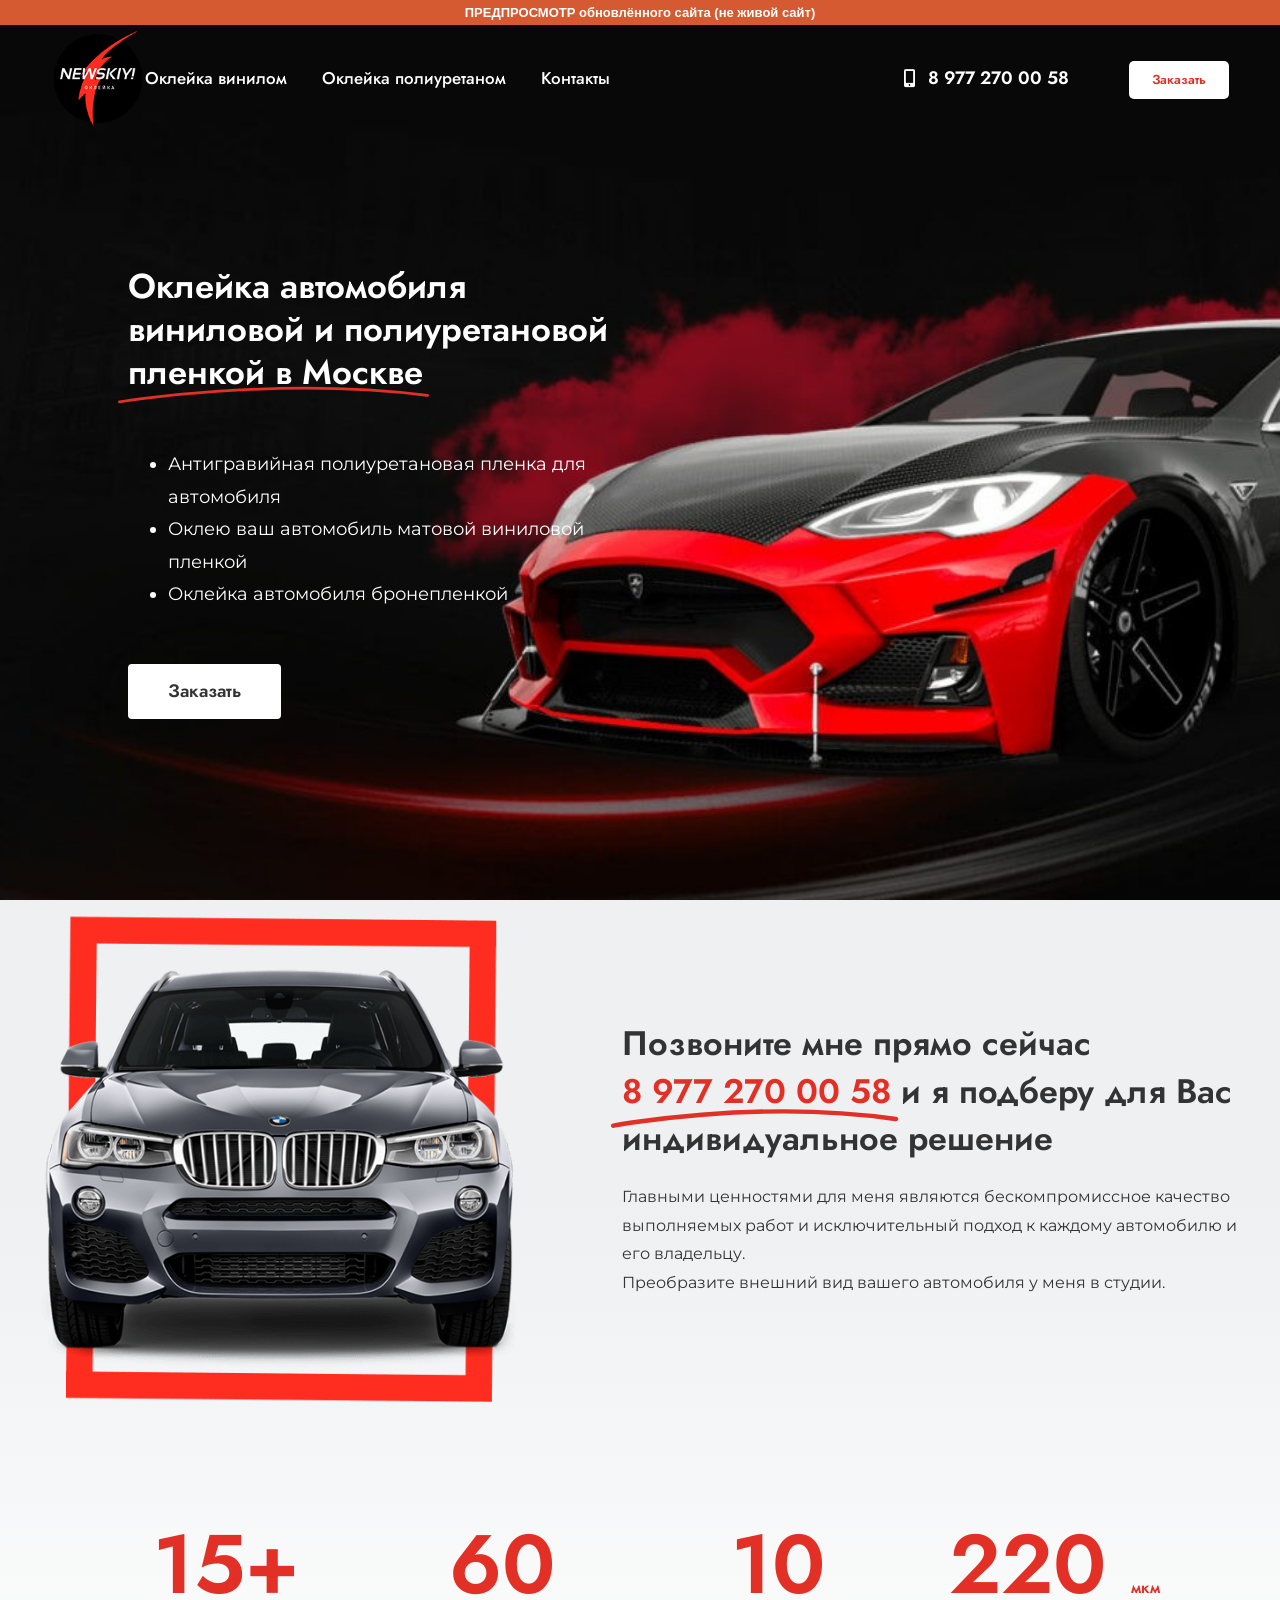
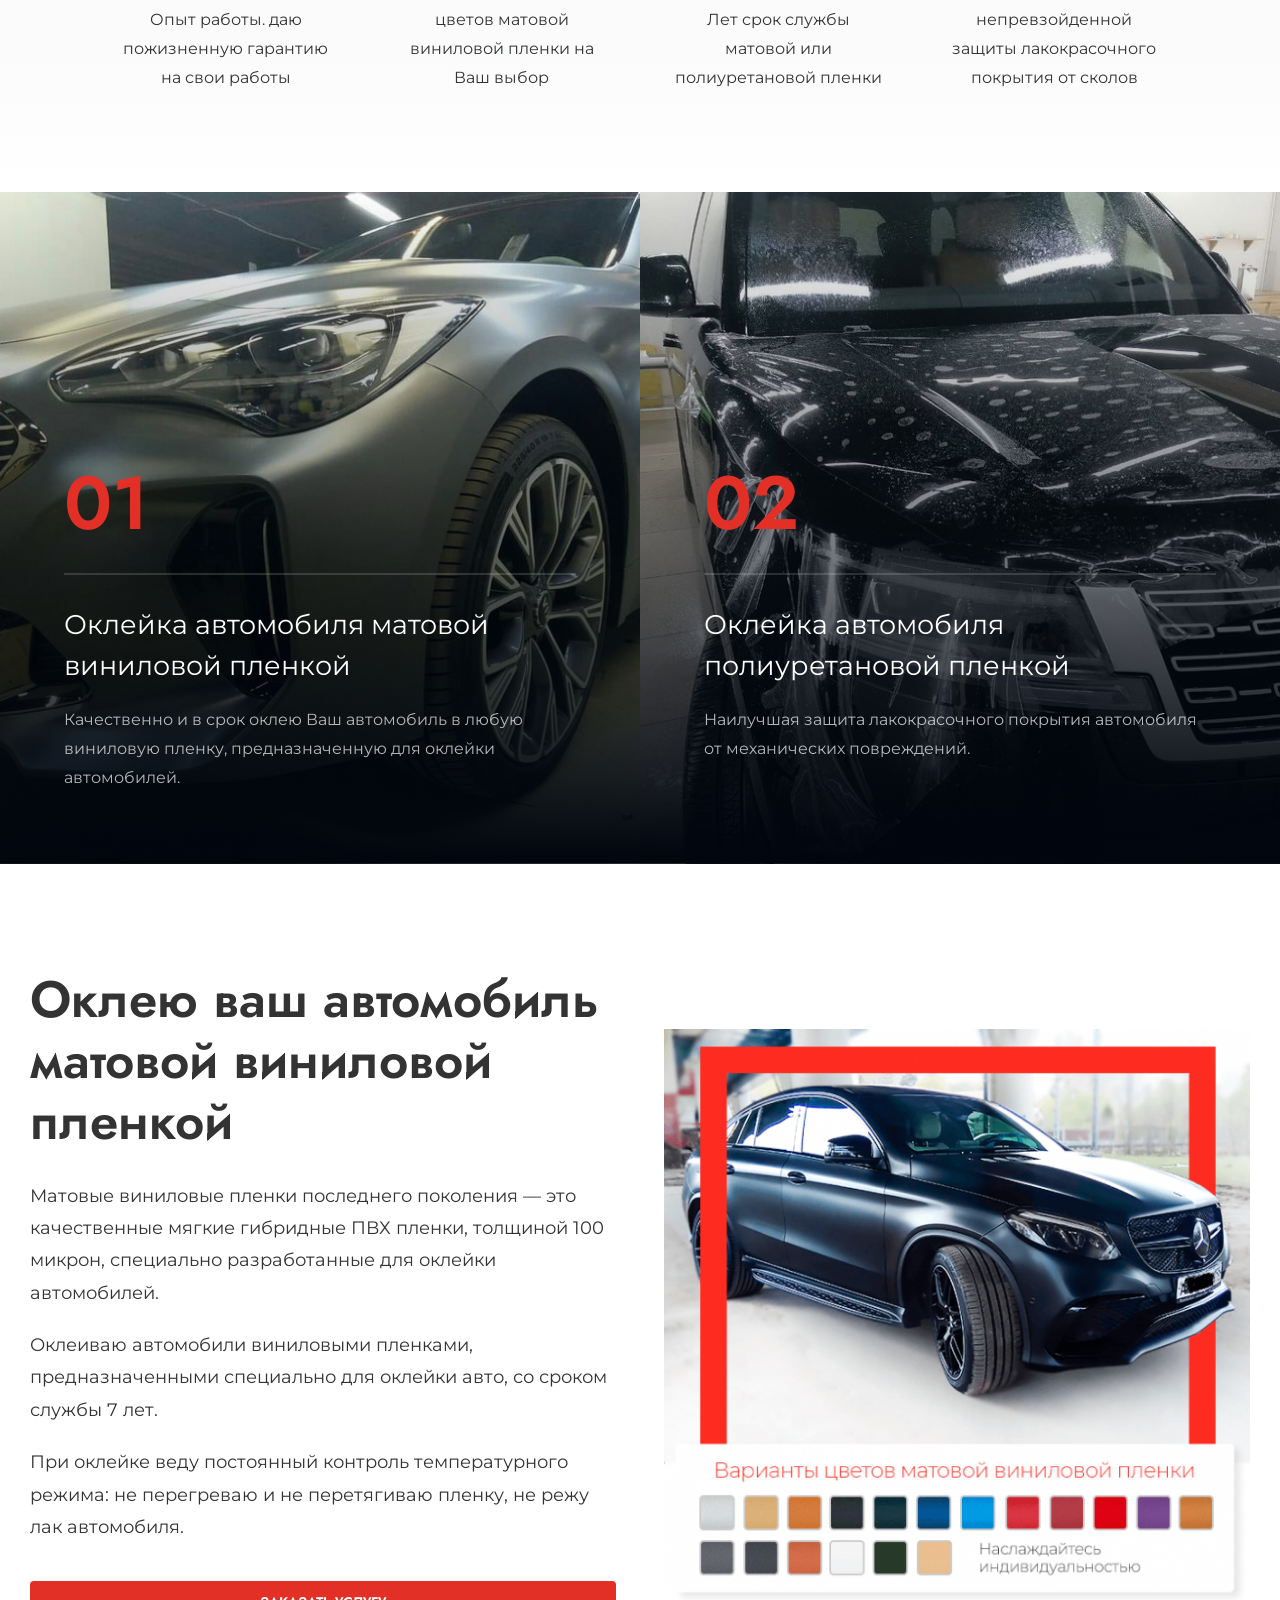
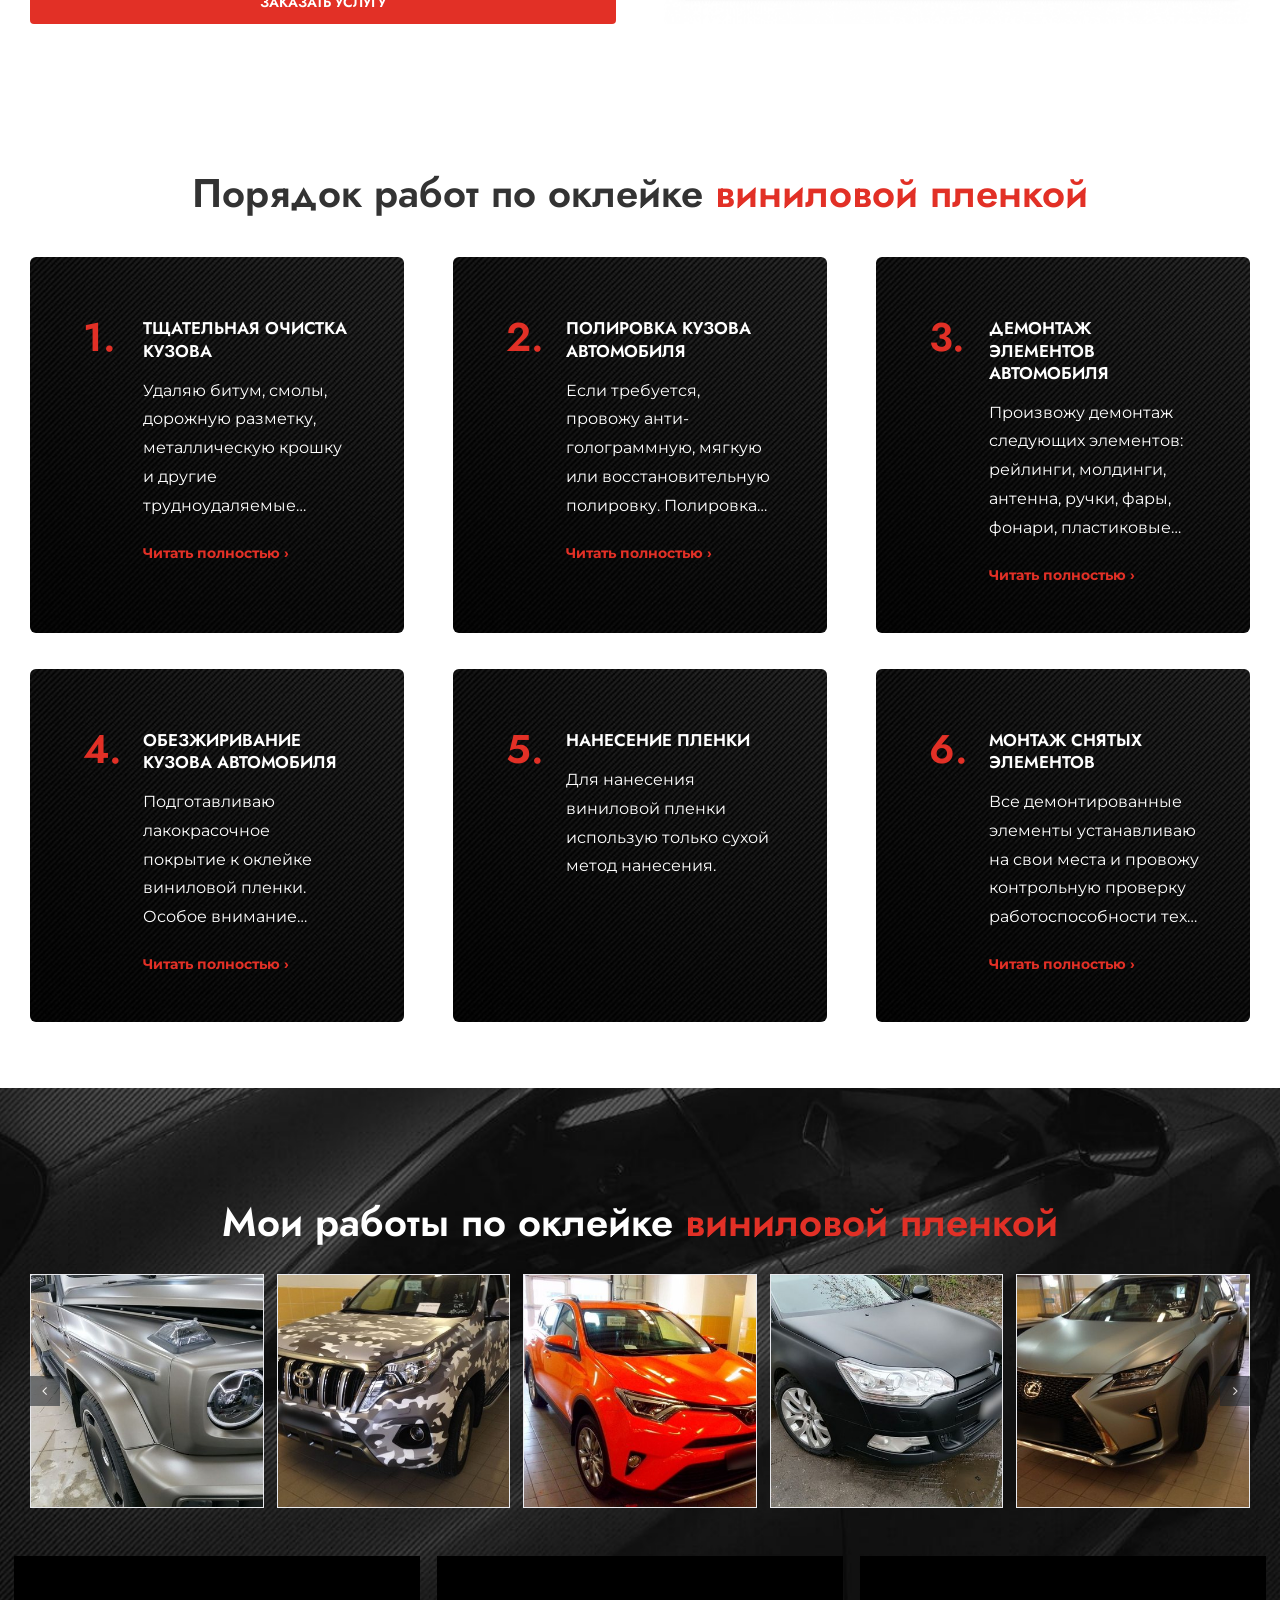
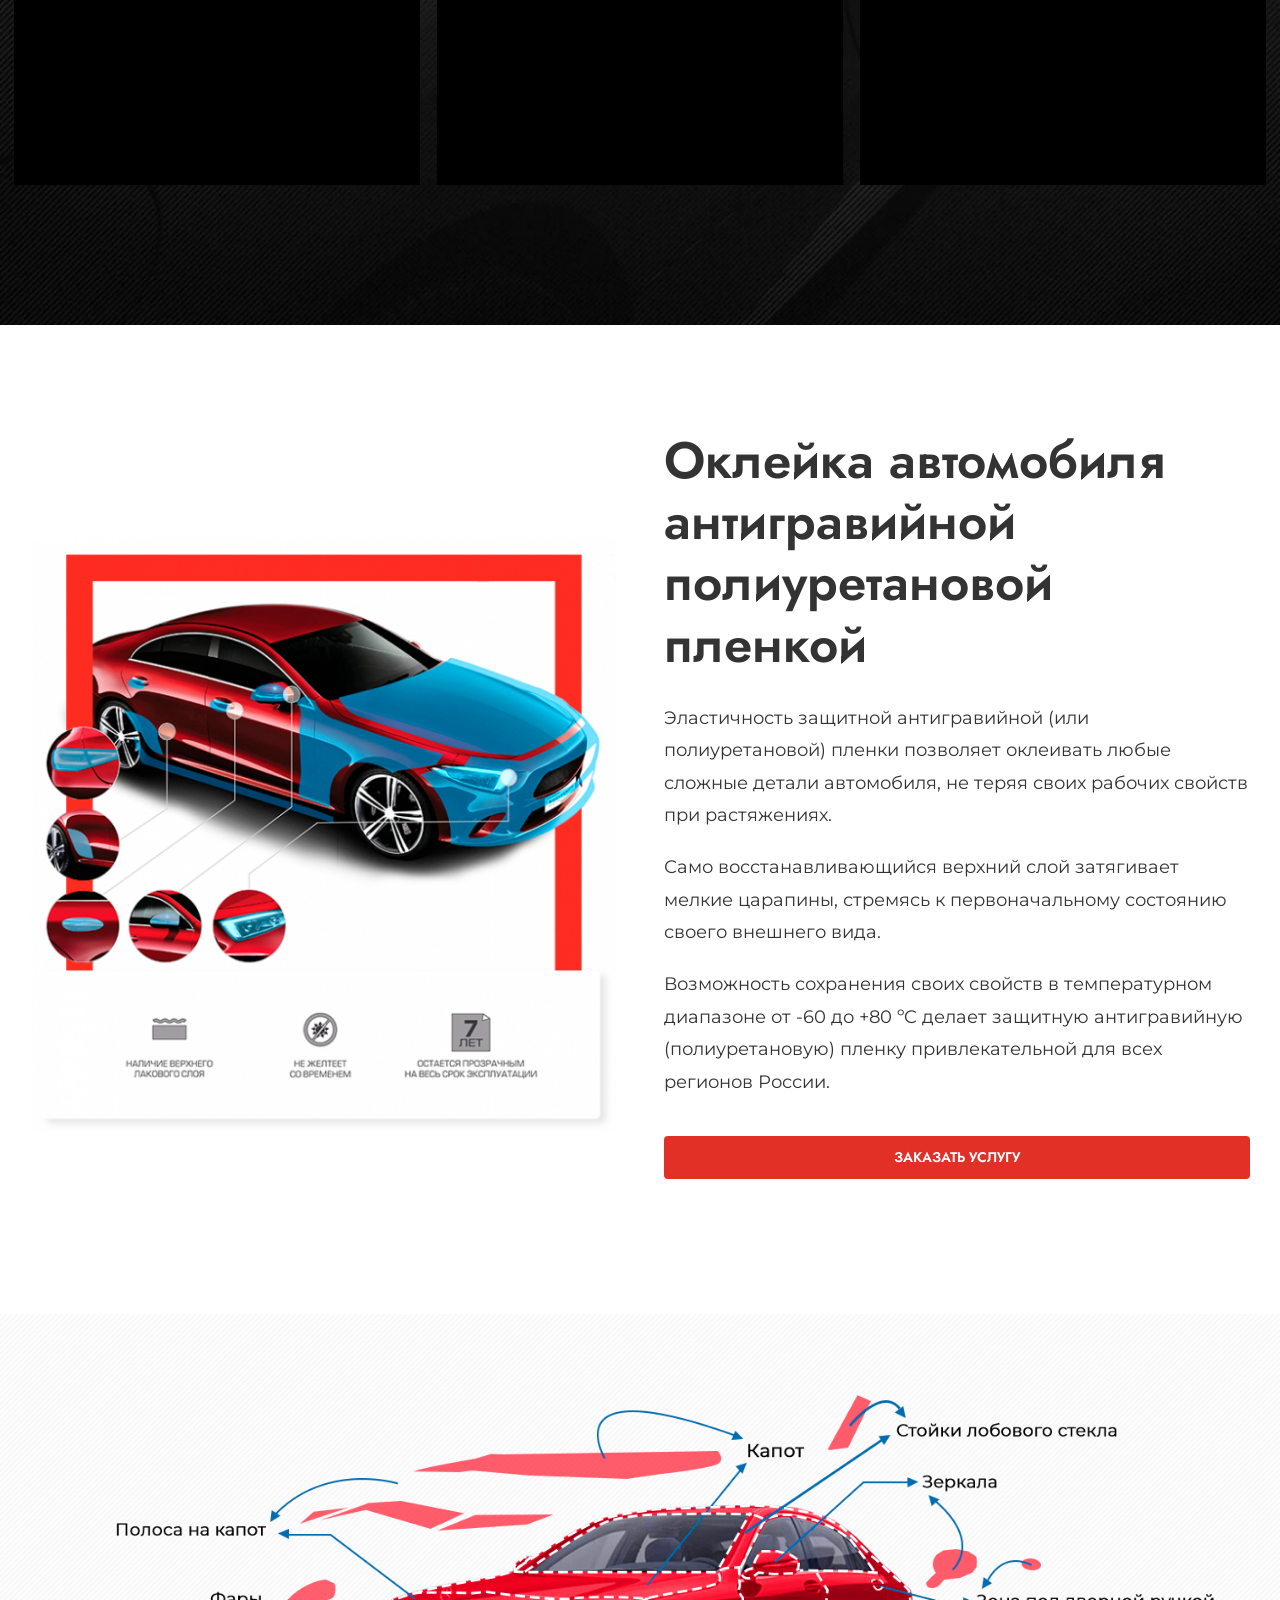
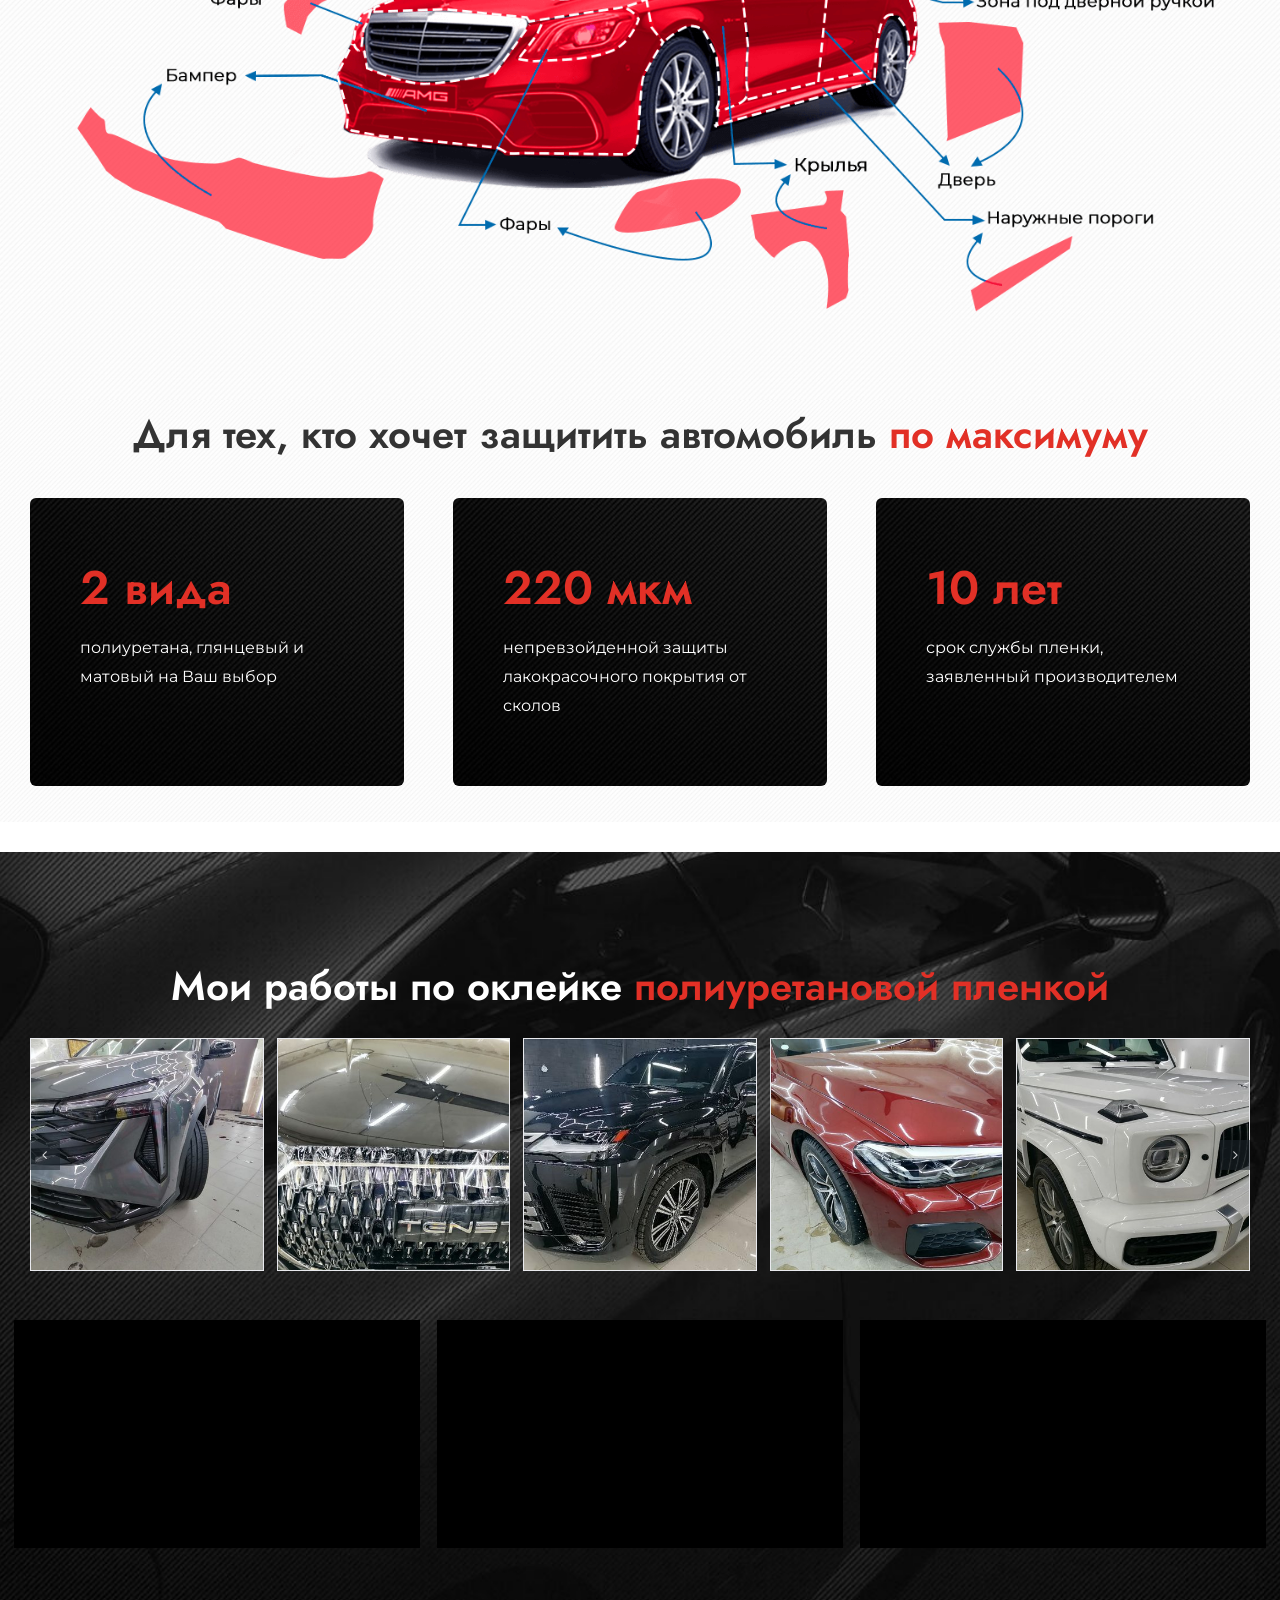
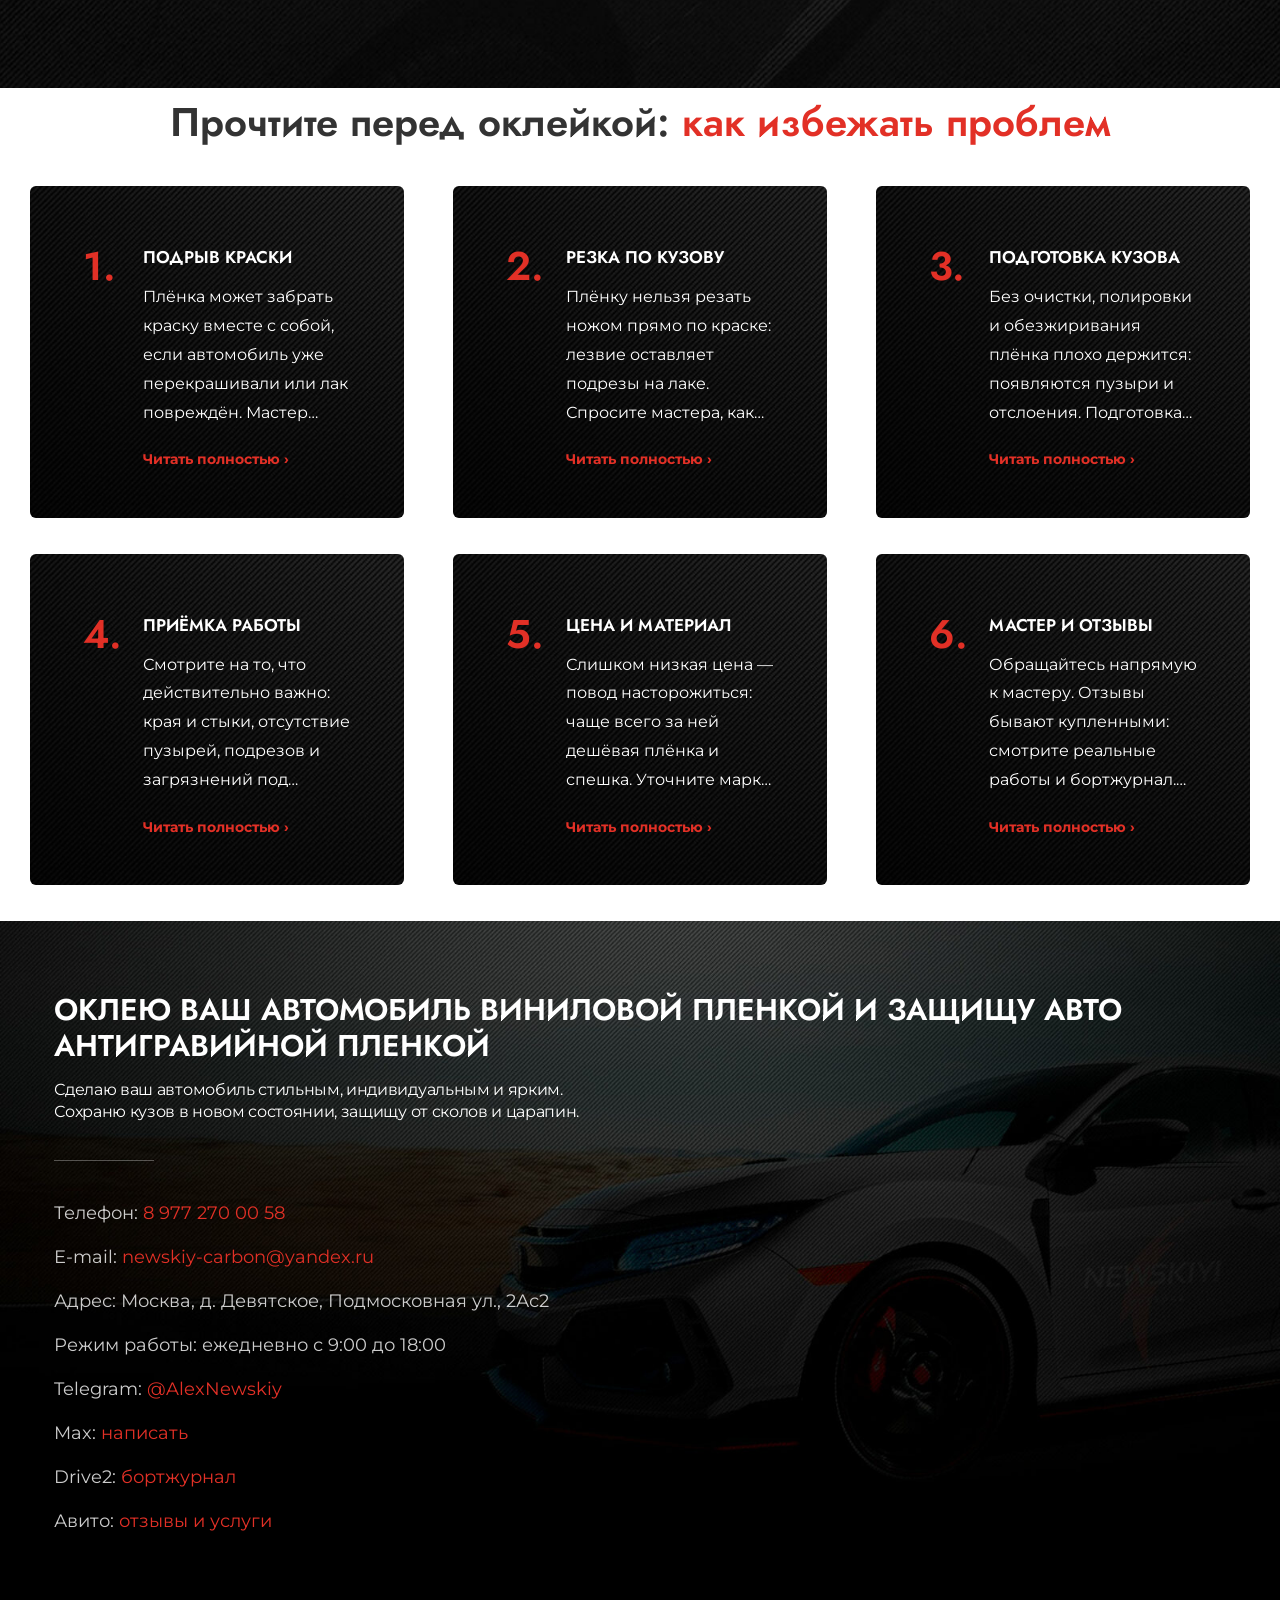
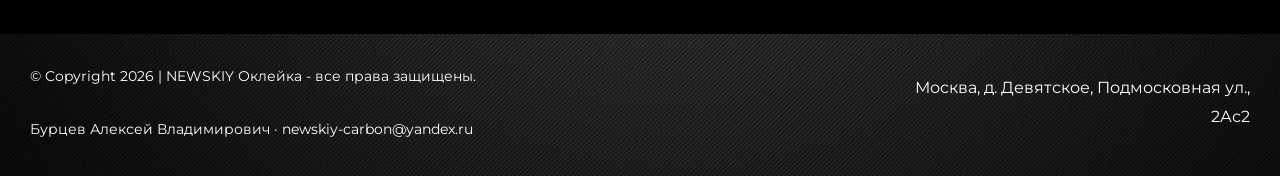
==== commit b363b4c9: "Текст от первого лица: я вместо мы Co-Authored-By: Claude Sonnet 5.5 <noreply@anthropic.com>" ====
--- a/index.html
+++ b/index.html
@@ -7,17 +7,17 @@
 
 	<!-- This site is optimized with the Yoast SEO plugin v25.2 - https://yoast.com/wordpress/plugins/seo/ -->
 	<title>Newskiy — оклейка автомобиля виниловой и полиуретановой пленкой в Москве</title>
-	<meta name="description" content="Сделаем ваш автомобиль стильным, индивидуальным и ярким. Сохраним кузов в новом состоянии, защитим от сколов и царапин.">
+	<meta name="description" content="Сделаю ваш автомобиль стильным, индивидуальным и ярким. Сохраню кузов в новом состоянии, защищу от сколов и царапин.">
 	<link rel="canonical" href="">
 	<meta property="og:locale" content="ru_RU">
 	<meta property="og:type" content="website">
 	<meta property="og:title" content="Newskiy — оклейка автомобиля виниловой и полиуретановой пленкой в Москве">
-	<meta property="og:description" content="Сделаем ваш автомобиль стильным, индивидуальным и ярким. Сохраним кузов в новом состоянии, защитим от сколов и царапин.">
+	<meta property="og:description" content="Сделаю ваш автомобиль стильным, индивидуальным и ярким. Сохраню кузов в новом состоянии, защищу от сколов и царапин.">
 	<meta property="og:url" content="">
 	<meta property="og:site_name" content="Newskiy Оклейка">
 	<meta property="article:modified_time" content="2023-12-12T07:42:32+00:00">
 	<meta name="twitter:card" content="summary_large_image">
-	<script type="application/ld+json" class="yoast-schema-graph">{"@context":"https://schema.org","@graph":[{"@type":"WebPage","@id":"","url":"","name":"Newskiy — оклейка автомобиля виниловой и полиуретановой пленкой в Москве","isPartOf":{"@id":"#website"},"datePublished":"2020-08-25T13:50:15+00:00","dateModified":"2023-12-12T07:42:32+00:00","description":"Сделаем ваш автомобиль стильным, индивидуальным и ярким. Сохраним кузов в новом состоянии, защитим от сколов и царапин.","breadcrumb":{"@id":"#breadcrumb"},"inLanguage":"ru-RU","potentialAction":[{"@type":"ReadAction","target":[""]}]},{"@type":"BreadcrumbList","@id":"#breadcrumb","itemListElement":[{"@type":"ListItem","position":1,"name":"Главная страница"}]},{"@type":"WebSite","@id":"#website","url":"","name":"Newskiy Оклейка","description":"Оклейка автомобиля виниловой и полиуретановой пленкой в Москве","potentialAction":[{"@type":"SearchAction","target":{"@type":"EntryPoint","urlTemplate":"?s={search_term_string}"},"query-input":{"@type":"PropertyValueSpecification","valueRequired":true,"valueName":"search_term_string"}}],"inLanguage":"ru-RU"}]}</script>
+	<script type="application/ld+json" class="yoast-schema-graph">{"@context":"https://schema.org","@graph":[{"@type":"WebPage","@id":"","url":"","name":"Newskiy — оклейка автомобиля виниловой и полиуретановой пленкой в Москве","isPartOf":{"@id":"#website"},"datePublished":"2020-08-25T13:50:15+00:00","dateModified":"2023-12-12T07:42:32+00:00","description":"Сделаю ваш автомобиль стильным, индивидуальным и ярким. Сохраню кузов в новом состоянии, защищу от сколов и царапин.","breadcrumb":{"@id":"#breadcrumb"},"inLanguage":"ru-RU","potentialAction":[{"@type":"ReadAction","target":[""]}]},{"@type":"BreadcrumbList","@id":"#breadcrumb","itemListElement":[{"@type":"ListItem","position":1,"name":"Главная страница"}]},{"@type":"WebSite","@id":"#website","url":"","name":"Newskiy Оклейка","description":"Оклейка автомобиля виниловой и полиуретановой пленкой в Москве","potentialAction":[{"@type":"SearchAction","target":{"@type":"EntryPoint","urlTemplate":"?s={search_term_string}"},"query-input":{"@type":"PropertyValueSpecification","valueRequired":true,"valueName":"search_term_string"}}],"inLanguage":"ru-RU"}]}</script>
 	<!-- / Yoast SEO plugin. -->
 
 
@@ -37,14 +37,14 @@
 		<meta property="og:description" content="Independent professional  
 
 Антигравийная полиуретановая пленка для автомобиля
-Оклеим ваш автомобиль матовой виниловой пленкой
+Оклею ваш автомобиль матовой виниловой пленкой
 Оклейка автомобиля бронепленкой
  
 
 Антигравийная полиуретановая пленка для автомобиля
-Оклеим ваш автомобиль матовой виниловой пленкой
+Оклею ваш автомобиль матовой виниловой пленкой
 Оклейка автомобиля бронепленкой
-  Заказать        Главными ценностямии для нас являются бескомпромиссное качество выполняемых работ и исключительный подход к каждому автомобилю и его владельцу.
+  Заказать        Главными ценностями для меня являются бескомпромиссное качество выполняемых работ и исключительный подход к каждому автомобилю и его владельцу.
 Преобразите">
 
 									<meta property="og:image" content="wp-content/uploads/2021/07/logo.png">
@@ -62,62 +62,7 @@
 .rll-youtube-player{position:relative;padding-bottom:56.23%;height:0;overflow:hidden;max-width:100%;}.rll-youtube-player:focus-within{outline: 2px solid currentColor;outline-offset: 5px;}.rll-youtube-player iframe{position:absolute;top:0;left:0;width:100%;height:100%;z-index:100;background:0 0}.rll-youtube-player img{bottom:0;display:block;left:0;margin:auto;max-width:100%;width:100%;position:absolute;right:0;top:0;border:none;height:auto;-webkit-transition:.4s all;-moz-transition:.4s all;transition:.4s all}.rll-youtube-player img:hover{-webkit-filter:brightness(75%)}.rll-youtube-player .play{height:100%;width:100%;left:0;top:0;position:absolute;background:url(wp-content/plugins/rocket-lazy-load/assets/img/youtube.png) no-repeat center;background-color: transparent !important;cursor:pointer;border:none;}
 /*# sourceURL=rocket-lazyload-inline-css */
 </style>
-<link rel="stylesheet" id="fusion-dynamic-css-css" href="wp-content/uploads/fusion-styles/9ddfc19cfd2972d0938fc7301e2491c8.min.css?ver=3.11.1" media="all">
-<link rel="stylesheet" id="avada-fullwidth-md-css" href="wp-content/plugins/fusion-builder/assets/css/media/fullwidth-md.min.css?ver=3.11.1" media="only screen and (max-width: 1124px)">
-<link rel="stylesheet" id="avada-fullwidth-sm-css" href="wp-content/plugins/fusion-builder/assets/css/media/fullwidth-sm.min.css?ver=3.11.1" media="only screen and (max-width: 740px)">
-<link rel="stylesheet" id="avada-icon-md-css" href="wp-content/plugins/fusion-builder/assets/css/media/icon-md.min.css?ver=3.11.1" media="only screen and (max-width: 1124px)">
-<link rel="stylesheet" id="avada-icon-sm-css" href="wp-content/plugins/fusion-builder/assets/css/media/icon-sm.min.css?ver=3.11.1" media="only screen and (max-width: 740px)">
-<link rel="stylesheet" id="avada-grid-md-css" href="wp-content/plugins/fusion-builder/assets/css/media/grid-md.min.css?ver=7.11.1" media="only screen and (max-width: 1124px)">
-<link rel="stylesheet" id="avada-grid-sm-css" href="wp-content/plugins/fusion-builder/assets/css/media/grid-sm.min.css?ver=7.11.1" media="only screen and (max-width: 740px)">
-<link rel="stylesheet" id="avada-image-md-css" href="wp-content/plugins/fusion-builder/assets/css/media/image-md.min.css?ver=7.11.1" media="only screen and (max-width: 1124px)">
-<link rel="stylesheet" id="avada-image-sm-css" href="wp-content/plugins/fusion-builder/assets/css/media/image-sm.min.css?ver=7.11.1" media="only screen and (max-width: 740px)">
-<link rel="stylesheet" id="avada-section-separator-md-css" href="wp-content/plugins/fusion-builder/assets/css/media/section-separator-md.min.css?ver=3.11.1" media="only screen and (max-width: 1124px)">
-<link rel="stylesheet" id="avada-section-separator-sm-css" href="wp-content/plugins/fusion-builder/assets/css/media/section-separator-sm.min.css?ver=3.11.1" media="only screen and (max-width: 740px)">
-<link rel="stylesheet" id="avada-tabs-lg-min-css" href="wp-content/plugins/fusion-builder/assets/css/media/tabs-lg-min.min.css?ver=7.11.1" media="only screen and (min-width: 1124px)">
-<link rel="stylesheet" id="avada-tabs-lg-max-css" href="wp-content/plugins/fusion-builder/assets/css/media/tabs-lg-max.min.css?ver=7.11.1" media="only screen and (max-width: 1124px)">
-<link rel="stylesheet" id="avada-tabs-md-css" href="wp-content/plugins/fusion-builder/assets/css/media/tabs-md.min.css?ver=7.11.1" media="only screen and (max-width: 1124px)">
-<link rel="stylesheet" id="avada-tabs-sm-css" href="wp-content/plugins/fusion-builder/assets/css/media/tabs-sm.min.css?ver=7.11.1" media="only screen and (max-width: 740px)">
-<link rel="stylesheet" id="awb-title-md-css" href="wp-content/plugins/fusion-builder/assets/css/media/title-md.min.css?ver=3.11.1" media="only screen and (max-width: 1124px)">
-<link rel="stylesheet" id="awb-title-sm-css" href="wp-content/plugins/fusion-builder/assets/css/media/title-sm.min.css?ver=3.11.1" media="only screen and (max-width: 740px)">
-<link rel="stylesheet" id="avada-swiper-md-css" href="wp-content/plugins/fusion-builder/assets/css/media/swiper-md.min.css?ver=7.11.1" media="only screen and (max-width: 1124px)">
-<link rel="stylesheet" id="avada-swiper-sm-css" href="wp-content/plugins/fusion-builder/assets/css/media/swiper-sm.min.css?ver=7.11.1" media="only screen and (max-width: 740px)">
-<link rel="stylesheet" id="avada-post-cards-md-css" href="wp-content/plugins/fusion-builder/assets/css/media/post-cards-md.min.css?ver=7.11.1" media="only screen and (max-width: 1124px)">
-<link rel="stylesheet" id="avada-post-cards-sm-css" href="wp-content/plugins/fusion-builder/assets/css/media/post-cards-sm.min.css?ver=7.11.1" media="only screen and (max-width: 740px)">
-<link rel="stylesheet" id="awb-layout-colums-md-css" href="wp-content/plugins/fusion-builder/assets/css/media/layout-columns-md.min.css?ver=3.11.1" media="only screen and (max-width: 1124px)">
-<link rel="stylesheet" id="awb-layout-colums-sm-css" href="wp-content/plugins/fusion-builder/assets/css/media/layout-columns-sm.min.css?ver=3.11.1" media="only screen and (max-width: 740px)">
-<link rel="stylesheet" id="avada-max-1c-css" href="wp-content/themes/Avada/assets/css/media/max-1c.min.css?ver=7.11.1" media="only screen and (max-width: 644px)">
-<link rel="stylesheet" id="avada-max-2c-css" href="wp-content/themes/Avada/assets/css/media/max-2c.min.css?ver=7.11.1" media="only screen and (max-width: 720px)">
-<link rel="stylesheet" id="avada-min-2c-max-3c-css" href="wp-content/themes/Avada/assets/css/media/min-2c-max-3c.min.css?ver=7.11.1" media="only screen and (min-width: 720px) and (max-width: 796px)">
-<link rel="stylesheet" id="avada-min-3c-max-4c-css" href="wp-content/themes/Avada/assets/css/media/min-3c-max-4c.min.css?ver=7.11.1" media="only screen and (min-width: 796px) and (max-width: 872px)">
-<link rel="stylesheet" id="avada-min-4c-max-5c-css" href="wp-content/themes/Avada/assets/css/media/min-4c-max-5c.min.css?ver=7.11.1" media="only screen and (min-width: 872px) and (max-width: 948px)">
-<link rel="stylesheet" id="avada-min-5c-max-6c-css" href="wp-content/themes/Avada/assets/css/media/min-5c-max-6c.min.css?ver=7.11.1" media="only screen and (min-width: 948px) and (max-width: 1024px)">
-<link rel="stylesheet" id="avada-min-shbp-css" href="wp-content/themes/Avada/assets/css/media/min-shbp.min.css?ver=7.11.1" media="only screen and (min-width: 1025px)">
-<link rel="stylesheet" id="avada-max-shbp-css" href="wp-content/themes/Avada/assets/css/media/max-shbp.min.css?ver=7.11.1" media="only screen and (max-width: 1024px)">
-<link rel="stylesheet" id="avada-max-sh-shbp-css" href="wp-content/themes/Avada/assets/css/media/max-sh-shbp.min.css?ver=7.11.1" media="only screen and (max-width: 1024px)">
-<link rel="stylesheet" id="avada-min-768-max-1024-p-css" href="wp-content/themes/Avada/assets/css/media/min-768-max-1024-p.min.css?ver=7.11.1" media="only screen and (min-device-width: 768px) and (max-device-width: 1024px) and (orientation: portrait)">
-<link rel="stylesheet" id="avada-min-768-max-1024-l-css" href="wp-content/themes/Avada/assets/css/media/min-768-max-1024-l.min.css?ver=7.11.1" media="only screen and (min-device-width: 768px) and (max-device-width: 1024px) and (orientation: landscape)">
-<link rel="stylesheet" id="avada-max-sh-cbp-css" href="wp-content/themes/Avada/assets/css/media/max-sh-cbp.min.css?ver=7.11.1" media="only screen and (max-width: 1024px)">
-<link rel="stylesheet" id="avada-max-sh-sbp-css" href="wp-content/themes/Avada/assets/css/media/max-sh-sbp.min.css?ver=7.11.1" media="only screen and (max-width: 1024px)">
-<link rel="stylesheet" id="avada-max-sh-640-css" href="wp-content/themes/Avada/assets/css/media/max-sh-640.min.css?ver=7.11.1" media="only screen and (max-width: 640px)">
-<link rel="stylesheet" id="avada-max-shbp-18-css" href="wp-content/themes/Avada/assets/css/media/max-shbp-18.min.css?ver=7.11.1" media="only screen and (max-width: 1006px)">
-<link rel="stylesheet" id="avada-max-shbp-32-css" href="wp-content/themes/Avada/assets/css/media/max-shbp-32.min.css?ver=7.11.1" media="only screen and (max-width: 992px)">
-<link rel="stylesheet" id="avada-min-sh-cbp-css" href="wp-content/themes/Avada/assets/css/media/min-sh-cbp.min.css?ver=7.11.1" media="only screen and (min-width: 1024px)">
-<link rel="stylesheet" id="avada-max-640-css" href="wp-content/themes/Avada/assets/css/media/max-640.min.css?ver=7.11.1" media="only screen and (max-device-width: 640px)">
-<link rel="stylesheet" id="avada-max-main-css" href="wp-content/themes/Avada/assets/css/media/max-main.min.css?ver=7.11.1" media="only screen and (max-width: 1024px)">
-<link rel="stylesheet" id="avada-max-cbp-css" href="wp-content/themes/Avada/assets/css/media/max-cbp.min.css?ver=7.11.1" media="only screen and (max-width: 1024px)">
-<link rel="stylesheet" id="avada-max-sh-cbp-cf7-css" href="wp-content/themes/Avada/assets/css/media/max-sh-cbp-cf7.min.css?ver=7.11.1" media="only screen and (max-width: 1024px)">
-<link rel="stylesheet" id="avada-max-sh-cbp-social-sharing-css" href="wp-content/themes/Avada/assets/css/media/max-sh-cbp-social-sharing.min.css?ver=7.11.1" media="only screen and (max-width: 1024px)">
-<link rel="stylesheet" id="fb-max-sh-cbp-css" href="wp-content/plugins/fusion-builder/assets/css/media/max-sh-cbp.min.css?ver=3.11.1" media="only screen and (max-width: 1024px)">
-<link rel="stylesheet" id="fb-min-768-max-1024-p-css" href="wp-content/plugins/fusion-builder/assets/css/media/min-768-max-1024-p.min.css?ver=3.11.1" media="only screen and (min-device-width: 768px) and (max-device-width: 1024px) and (orientation: portrait)">
-<link rel="stylesheet" id="fb-max-640-css" href="wp-content/plugins/fusion-builder/assets/css/media/max-640.min.css?ver=3.11.1" media="only screen and (max-device-width: 640px)">
-<link rel="stylesheet" id="fb-max-1c-css" href="wp-content/plugins/fusion-builder/assets/css/media/max-1c.css?ver=3.11.1" media="only screen and (max-width: 644px)">
-<link rel="stylesheet" id="fb-max-2c-css" href="wp-content/plugins/fusion-builder/assets/css/media/max-2c.css?ver=3.11.1" media="only screen and (max-width: 720px)">
-<link rel="stylesheet" id="fb-min-2c-max-3c-css" href="wp-content/plugins/fusion-builder/assets/css/media/min-2c-max-3c.css?ver=3.11.1" media="only screen and (min-width: 720px) and (max-width: 796px)">
-<link rel="stylesheet" id="fb-min-3c-max-4c-css" href="wp-content/plugins/fusion-builder/assets/css/media/min-3c-max-4c.css?ver=3.11.1" media="only screen and (min-width: 796px) and (max-width: 872px)">
-<link rel="stylesheet" id="fb-min-4c-max-5c-css" href="wp-content/plugins/fusion-builder/assets/css/media/min-4c-max-5c.css?ver=3.11.1" media="only screen and (min-width: 872px) and (max-width: 948px)">
-<link rel="stylesheet" id="fb-min-5c-max-6c-css" href="wp-content/plugins/fusion-builder/assets/css/media/min-5c-max-6c.css?ver=3.11.1" media="only screen and (min-width: 948px) and (max-width: 1024px)">
-<link rel="stylesheet" id="avada-off-canvas-md-css" href="wp-content/plugins/fusion-builder/assets/css/media/off-canvas-md.min.css?ver=7.11.1" media="only screen and (max-width: 1124px)">
-<link rel="stylesheet" id="avada-off-canvas-sm-css" href="wp-content/plugins/fusion-builder/assets/css/media/off-canvas-sm.min.css?ver=7.11.1" media="only screen and (max-width: 740px)">
+<link rel="stylesheet" href="bundle.css?v=1">
 <link rel="https://api.w.org/" href="wp-json/"><link rel="alternate" title="JSON" type="application/json" href="wp-json/wp/v2/pages/7"><link rel="EditURI" type="application/rsd+xml" title="RSD" href="xmlrpc.php?rsd">
 <meta name="generator" content="WordPress 7.1.3">
 <link rel="shortlink" href="">
@@ -181,51 +126,51 @@
 <section id="content" class="full-width">
 					<div id="post-7" class="post-7 page type-page status-publish hentry">
 			<span class="entry-title rich-snippet-hidden">Главная</span>						<div class="post-content">
-				<div class="fusion-fullwidth fullwidth-box fusion-builder-row-3 fusion-flex-container has-pattern-background has-mask-background fusion-parallax-none hundred-percent-fullwidth non-hundred-percent-height-scrolling" style="--awb-border-radius-top-left:0px;--awb-border-radius-top-right:0px;--awb-border-radius-bottom-right:0px;--awb-border-radius-bottom-left:0px;--awb-padding-top:12vw;--awb-padding-right:10vw;--awb-padding-left:10vw;--awb-padding-right-medium:5vw;--awb-padding-left-medium:5vw;--awb-padding-top-small:17vh;--awb-padding-bottom-small:5vh;--awb-margin-bottom:0px;--awb-background-image:url(&quot;../../../../../../wp-content/uploads/2021/07/carbon-bg.jpg&quot;);--awb-background-image-small:url('../../../../../../wp-content/uploads/2023/09/carbon-bg-mob2.jpg');--awb-background-size:cover;--awb-flex-wrap:wrap;" data-preload-img="wp-content/uploads/2021/07/carbon-bg.jpg"><div class="fusion-builder-row fusion-row fusion-flex-align-items-center fusion-flex-content-wrap" style="width:104% !important;max-width:104% !important;margin-left: calc(-4% / 2 );margin-right: calc(-4% / 2 );"><div class="fusion-layout-column fusion_builder_column fusion-builder-column-5 fusion-flex-column" style="--awb-padding-bottom:2vw;--awb-bg-size:cover;--awb-width-large:50%;--awb-margin-top-large:0px;--awb-spacing-right-large:3.84%;--awb-margin-bottom-large:0px;--awb-spacing-left-large:3.84%;--awb-width-medium:50%;--awb-order-medium:0;--awb-spacing-right-medium:3.84%;--awb-spacing-left-medium:3.84%;--awb-width-small:100%;--awb-order-small:0;--awb-spacing-right-small:1.92%;--awb-spacing-left-small:1.92%;"><div class="fusion-column-wrapper fusion-column-has-shadow fusion-flex-justify-content-flex-start fusion-content-layout-column"><div class="fusion-title title fusion-title-1 fusion-no-medium-visibility fusion-sep-none fusion-title-highlight fusion-loop-off fusion-highlight-underline fusion-title-size-one" style="--awb-text-color:#ffffff;--awb-highlight-top-margin:-4px;--awb-highlight-width:6;--awb-margin-bottom:4vh;--awb-font-size:2.7vw;" data-highlight="underline"><h1 class="fusion-title-heading title-heading-left fusion-responsive-typography-calculated" style="margin:0;font-size:1em;--fontSize:16;--minFontSize:16;line-height:1.25;"><span class="fusion-highlighted-text-prefix">Оклейка автомобиля виниловой и полиуретановой</span> <span class="fusion-highlighted-text-wrapper"><span class="fusion-highlighted-text">пленкой в Москве</span></span> <span class="fusion-highlighted-text-postfix"></span></h1></div><div class="fusion-title title fusion-title-2 fusion-no-large-visibility fusion-sep-none fusion-title-highlight fusion-loop-off fusion-highlight-underline fusion-title-size-one" style="--awb-text-color:#ffffff;--awb-highlight-top-margin:-4px;--awb-highlight-width:6;--awb-margin-bottom:4vh;--awb-font-size:24px;" data-highlight="underline"><h1 class="fusion-title-heading title-heading-left fusion-responsive-typography-calculated" style="margin:0;font-size:1em;--fontSize:24;line-height:1.25;"><span class="fusion-highlighted-text-prefix">Оклейка автомобиля виниловой и полиуретановой </span> <span class="fusion-highlighted-text-wrapper"><span class="fusion-highlighted-text">пленкой в Москве</span></span> <span class="fusion-highlighted-text-postfix"></span></h1></div><div class="fusion-text fusion-text-1 fusion-no-small-visibility fusion-no-medium-visibility" style="--awb-content-alignment:left;--awb-font-size:18px;--awb-text-color:#ffffff;"><ul>
+				<div class="fusion-fullwidth fullwidth-box fusion-builder-row-3 fusion-flex-container has-pattern-background has-mask-background fusion-parallax-none hundred-percent-fullwidth non-hundred-percent-height-scrolling" style="--awb-border-radius-top-left:0px;--awb-border-radius-top-right:0px;--awb-border-radius-bottom-right:0px;--awb-border-radius-bottom-left:0px;--awb-padding-top:12vw;--awb-padding-right:10vw;--awb-padding-left:10vw;--awb-padding-right-medium:5vw;--awb-padding-left-medium:5vw;--awb-padding-top-small:17vh;--awb-padding-bottom-small:5vh;--awb-margin-bottom:0px;--awb-background-image:url(&quot;wp-content/uploads/2021/07/carbon-bg.jpg&quot;);--awb-background-image-small:url('wp-content/uploads/2023/09/carbon-bg-mob2.jpg');--awb-background-size:cover;--awb-flex-wrap:wrap;" data-preload-img="wp-content/uploads/2021/07/carbon-bg.jpg"><div class="fusion-builder-row fusion-row fusion-flex-align-items-center fusion-flex-content-wrap" style="width:104% !important;max-width:104% !important;margin-left: calc(-4% / 2 );margin-right: calc(-4% / 2 );"><div class="fusion-layout-column fusion_builder_column fusion-builder-column-5 fusion-flex-column" style="--awb-padding-bottom:2vw;--awb-bg-size:cover;--awb-width-large:50%;--awb-margin-top-large:0px;--awb-spacing-right-large:3.84%;--awb-margin-bottom-large:0px;--awb-spacing-left-large:3.84%;--awb-width-medium:50%;--awb-order-medium:0;--awb-spacing-right-medium:3.84%;--awb-spacing-left-medium:3.84%;--awb-width-small:100%;--awb-order-small:0;--awb-spacing-right-small:1.92%;--awb-spacing-left-small:1.92%;"><div class="fusion-column-wrapper fusion-column-has-shadow fusion-flex-justify-content-flex-start fusion-content-layout-column"><div class="fusion-title title fusion-title-1 fusion-no-medium-visibility fusion-sep-none fusion-title-highlight fusion-loop-off fusion-highlight-underline fusion-title-size-one" style="--awb-text-color:#ffffff;--awb-highlight-top-margin:-4px;--awb-highlight-width:6;--awb-margin-bottom:4vh;--awb-font-size:2.7vw;" data-highlight="underline"><h1 class="fusion-title-heading title-heading-left fusion-responsive-typography-calculated" style="margin:0;font-size:1em;--fontSize:16;--minFontSize:16;line-height:1.25;"><span class="fusion-highlighted-text-prefix">Оклейка автомобиля виниловой и полиуретановой</span> <span class="fusion-highlighted-text-wrapper"><span class="fusion-highlighted-text">пленкой в Москве</span></span> <span class="fusion-highlighted-text-postfix"></span></h1></div><div class="fusion-title title fusion-title-2 fusion-no-large-visibility fusion-sep-none fusion-title-highlight fusion-loop-off fusion-highlight-underline fusion-title-size-one" style="--awb-text-color:#ffffff;--awb-highlight-top-margin:-4px;--awb-highlight-width:6;--awb-margin-bottom:4vh;--awb-font-size:24px;" data-highlight="underline"><h1 class="fusion-title-heading title-heading-left fusion-responsive-typography-calculated" style="margin:0;font-size:1em;--fontSize:24;line-height:1.25;"><span class="fusion-highlighted-text-prefix">Оклейка автомобиля виниловой и полиуретановой </span> <span class="fusion-highlighted-text-wrapper"><span class="fusion-highlighted-text">пленкой в Москве</span></span> <span class="fusion-highlighted-text-postfix"></span></h1></div><div class="fusion-text fusion-text-1 fusion-no-small-visibility fusion-no-medium-visibility" style="--awb-content-alignment:left;--awb-font-size:18px;--awb-text-color:#ffffff;"><ul>
 <li>Антигравийная полиуретановая пленка для автомобиля</li>
-<li>Оклеим ваш автомобиль матовой виниловой пленкой</li>
+<li>Оклею ваш автомобиль матовой виниловой пленкой</li>
 <li>Оклейка автомобиля бронепленкой</li>
 </ul>
 </div><div class="fusion-text fusion-text-2 fusion-no-large-visibility" style="--awb-content-alignment:left;--awb-font-size:15px;--awb-text-color:#ffffff;"><ul>
 <li>Антигравийная полиуретановая пленка для автомобиля</li>
-<li>Оклеим ваш автомобиль матовой виниловой пленкой</li>
+<li>Оклею ваш автомобиль матовой виниловой пленкой</li>
 <li>Оклейка автомобиля бронепленкой</li>
 </ul>
-</div><div class="fusion-separator fusion-full-width-sep" style="align-self: center;margin-left: auto;margin-right: auto;margin-bottom:4vh;width:100%;"></div><div style="text-align:left;"><a class="fusion-button button-flat button-xlarge button-custom fusion-button-default button-3 fusion-button-span-no fusion-button-default-type" style="--button_accent_color:#333333;--button_accent_hover_color:#ffffff;--button_border_hover_color:#ffffff;--button_gradient_top_color:#ffffff;--button_gradient_bottom_color:#ffffff;--button_gradient_top_color_hover:#e23026;--button_gradient_bottom_color_hover:#e23026;" target="_self" href="#contacts"><span class="fusion-button-text">Заказать</span></a></div><div class="fusion-separator fusion-full-width-sep" style="align-self: center;margin-left: auto;margin-right: auto;margin-bottom:6vh;width:100%;"></div></div></div></div></div><div class="fusion-fullwidth fullwidth-box fusion-builder-row-4 fusion-flex-container fusion-parallax-none nonhundred-percent-fullwidth non-hundred-percent-height-scrolling lazyload" style="--awb-background-position:left top;--awb-background-blend-mode:screen;--awb-border-radius-top-left:0px;--awb-border-radius-top-right:0px;--awb-border-radius-bottom-right:0px;--awb-border-radius-bottom-left:0px;--awb-padding-bottom:60px;--awb-background-image:linear-gradient(180deg, #eff0f2 34%,#ffffff 100%);;--awb-background-size:cover;--awb-flex-wrap:wrap;" data-bg="https://avada.theme-fusion.com/mechanic/wp-content/uploads/sites/155/2021/01/circle-bg-3.svg" data-bg-gradient="linear-gradient(180deg, #eff0f2 34%,#ffffff 100%)"><div class="fusion-builder-row fusion-row fusion-flex-align-items-stretch fusion-flex-justify-content-center fusion-flex-content-wrap" style="max-width:calc( 1380px + 95px );margin-left: calc(-95px / 2 );margin-right: calc(-95px / 2 );"><div class="fusion-layout-column fusion_builder_column fusion-builder-column-6 fusion-flex-column" style="--awb-padding-top:30px;--awb-overflow:hidden;--awb-bg-position:center center;--awb-bg-blend:overlay;--awb-bg-size:cover;--awb-border-radius:0px 0px 8px 8px;--awb-width-large:45%;--awb-margin-top-large:0px;--awb-spacing-right-large:47.5px;--awb-margin-bottom-large:0px;--awb-spacing-left-large:47.5px;--awb-width-medium:45%;--awb-order-medium:0;--awb-spacing-right-medium:47.5px;--awb-spacing-left-medium:47.5px;--awb-width-small:100%;--awb-order-small:0;--awb-spacing-right-small:47.5px;--awb-spacing-left-small:47.5px;"><div class="fusion-column-wrapper lazyload fusion-column-has-shadow fusion-flex-justify-content-flex-end fusion-content-layout-column fusion-empty-column-bg-image fusion-column-has-bg-image" data-bg-url="wp-content/uploads/2021/07/car3.png" data-bg="wp-content/uploads/2021/07/car3.png"><img decoding="async" class="fusion-empty-dims-img-placeholder fusion-no-large-visibility fusion-no-medium-visibility" src="data:image/svg+xml,%3Csvg%20xmlns%3D%27http%3A%2F%2Fwww.w3.org%2F2000%2Fsvg%27%20width%3D%27564%27%20height%3D%27685%27%20viewBox%3D%270%200%20564%20685%27%3E%3Crect%20width%3D%27564%27%20height%3D%27685%27%20fill-opacity%3D%220%22%2F%3E%3C%2Fsvg%3E"></div></div><div class="fusion-layout-column fusion_builder_column fusion-builder-column-7 fusion-flex-column" style="--awb-padding-top:110px;--awb-padding-bottom:110px;--awb-padding-top-small:47px;--awb-padding-bottom-small:0px;--awb-bg-size:cover;--awb-width-large:55%;--awb-margin-top-large:0px;--awb-spacing-right-large:47.5px;--awb-margin-bottom-large:0px;--awb-spacing-left-large:47.5px;--awb-width-medium:55%;--awb-order-medium:0;--awb-spacing-right-medium:47.5px;--awb-spacing-left-medium:47.5px;--awb-width-small:100%;--awb-order-small:0;--awb-spacing-right-small:47.5px;--awb-spacing-left-small:47.5px;"><div class="fusion-column-wrapper fusion-column-has-shadow fusion-flex-justify-content-flex-start fusion-content-layout-column"><div class="fusion-title title fusion-title-3 fusion-no-small-visibility fusion-sep-none fusion-title-highlight fusion-loop-off fusion-highlight-underline fusion-title-size-two" style="--awb-text-color:#333333;--awb-highlight-color:#e23026;--awb-margin-bottom:20px;--awb-font-size:34px;" data-highlight="underline"><h2 class="fusion-title-heading title-heading-left fusion-responsive-typography-calculated" style="margin:0;font-size:1em;--fontSize:34;line-height:1.4;"><span class="fusion-highlighted-text-prefix">Позвоните нам прямо сейчас </span> <span class="fusion-highlighted-text-wrapper"><span class="fusion-highlighted-text" style="color:#e23026;">8 977 270 00 58</span></span> <span class="fusion-highlighted-text-postfix">и мы вместе подберем для Вас индивидуальное решение</span></h2></div><div class="fusion-title title fusion-title-4 fusion-no-medium-visibility fusion-no-large-visibility fusion-sep-none fusion-title-highlight fusion-loop-off fusion-highlight-underline fusion-title-size-two" style="--awb-text-color:#333333;--awb-highlight-color:#e23026;--awb-margin-bottom:20px;--awb-font-size:24px;" data-highlight="underline"><h2 class="fusion-title-heading title-heading-left fusion-responsive-typography-calculated" style="margin:0;font-size:1em;--fontSize:24;line-height:1.4;"><span class="fusion-highlighted-text-prefix">Позвоните нам прямо сейчас </span> <span class="fusion-highlighted-text-wrapper"><span class="fusion-highlighted-text" style="color:#e23026;">8 977 270 00 58</span></span> <span class="fusion-highlighted-text-postfix">и мы вместе подберем для Вас индивидуальное решение</span></h2></div><div class="fusion-text fusion-text-3" style="--awb-content-alignment:left;--awb-text-color:#333333;"><p>Главными ценностямии для нас являются бескомпромиссное качество выполняемых работ и исключительный подход к каждому автомобилю и его владельцу.<br>
-Преобразите внешний вид вашего автомобиля в нашем центре.</p>
+</div><div class="fusion-separator fusion-full-width-sep" style="align-self: center;margin-left: auto;margin-right: auto;margin-bottom:4vh;width:100%;"></div><div style="text-align:left;"><a class="fusion-button button-flat button-xlarge button-custom fusion-button-default button-3 fusion-button-span-no fusion-button-default-type" style="--button_accent_color:#333333;--button_accent_hover_color:#ffffff;--button_border_hover_color:#ffffff;--button_gradient_top_color:#ffffff;--button_gradient_bottom_color:#ffffff;--button_gradient_top_color_hover:#e23026;--button_gradient_bottom_color_hover:#e23026;" target="_self" href="#contacts"><span class="fusion-button-text">Заказать</span></a></div><div class="fusion-separator fusion-full-width-sep" style="align-self: center;margin-left: auto;margin-right: auto;margin-bottom:6vh;width:100%;"></div></div></div></div></div><div class="fusion-fullwidth fullwidth-box fusion-builder-row-4 fusion-flex-container fusion-parallax-none nonhundred-percent-fullwidth non-hundred-percent-height-scrolling lazyload" style="--awb-background-position:left top;--awb-background-blend-mode:screen;--awb-border-radius-top-left:0px;--awb-border-radius-top-right:0px;--awb-border-radius-bottom-right:0px;--awb-border-radius-bottom-left:0px;--awb-padding-bottom:60px;--awb-background-image:linear-gradient(180deg, #eff0f2 34%,#ffffff 100%);;--awb-background-size:cover;--awb-flex-wrap:wrap;" data-bg="https://avada.theme-fusion.com/mechanic/wp-content/uploads/sites/155/2021/01/circle-bg-3.svg" data-bg-gradient="linear-gradient(180deg, #eff0f2 34%,#ffffff 100%)"><div class="fusion-builder-row fusion-row fusion-flex-align-items-stretch fusion-flex-justify-content-center fusion-flex-content-wrap" style="max-width:calc( 1380px + 95px );margin-left: calc(-95px / 2 );margin-right: calc(-95px / 2 );"><div class="fusion-layout-column fusion_builder_column fusion-builder-column-6 fusion-flex-column" style="--awb-padding-top:30px;--awb-overflow:hidden;--awb-bg-position:center center;--awb-bg-blend:overlay;--awb-bg-size:cover;--awb-border-radius:0px 0px 8px 8px;--awb-width-large:45%;--awb-margin-top-large:0px;--awb-spacing-right-large:47.5px;--awb-margin-bottom-large:0px;--awb-spacing-left-large:47.5px;--awb-width-medium:45%;--awb-order-medium:0;--awb-spacing-right-medium:47.5px;--awb-spacing-left-medium:47.5px;--awb-width-small:100%;--awb-order-small:0;--awb-spacing-right-small:47.5px;--awb-spacing-left-small:47.5px;"><div class="fusion-column-wrapper lazyload fusion-column-has-shadow fusion-flex-justify-content-flex-end fusion-content-layout-column fusion-empty-column-bg-image fusion-column-has-bg-image" data-bg-url="wp-content/uploads/2021/07/car3.png" data-bg="wp-content/uploads/2021/07/car3.png"><img decoding="async" class="fusion-empty-dims-img-placeholder fusion-no-large-visibility fusion-no-medium-visibility" src="data:image/svg+xml,%3Csvg%20xmlns%3D%27http%3A%2F%2Fwww.w3.org%2F2000%2Fsvg%27%20width%3D%27564%27%20height%3D%27685%27%20viewBox%3D%270%200%20564%20685%27%3E%3Crect%20width%3D%27564%27%20height%3D%27685%27%20fill-opacity%3D%220%22%2F%3E%3C%2Fsvg%3E"></div></div><div class="fusion-layout-column fusion_builder_column fusion-builder-column-7 fusion-flex-column" style="--awb-padding-top:110px;--awb-padding-bottom:110px;--awb-padding-top-small:47px;--awb-padding-bottom-small:0px;--awb-bg-size:cover;--awb-width-large:55%;--awb-margin-top-large:0px;--awb-spacing-right-large:47.5px;--awb-margin-bottom-large:0px;--awb-spacing-left-large:47.5px;--awb-width-medium:55%;--awb-order-medium:0;--awb-spacing-right-medium:47.5px;--awb-spacing-left-medium:47.5px;--awb-width-small:100%;--awb-order-small:0;--awb-spacing-right-small:47.5px;--awb-spacing-left-small:47.5px;"><div class="fusion-column-wrapper fusion-column-has-shadow fusion-flex-justify-content-flex-start fusion-content-layout-column"><div class="fusion-title title fusion-title-3 fusion-no-small-visibility fusion-sep-none fusion-title-highlight fusion-loop-off fusion-highlight-underline fusion-title-size-two" style="--awb-text-color:#333333;--awb-highlight-color:#e23026;--awb-margin-bottom:20px;--awb-font-size:34px;" data-highlight="underline"><h2 class="fusion-title-heading title-heading-left fusion-responsive-typography-calculated" style="margin:0;font-size:1em;--fontSize:34;line-height:1.4;"><span class="fusion-highlighted-text-prefix">Позвоните мне прямо сейчас </span> <span class="fusion-highlighted-text-wrapper"><span class="fusion-highlighted-text" style="color:#e23026;">8 977 270 00 58</span></span> <span class="fusion-highlighted-text-postfix">и я подберу для Вас индивидуальное решение</span></h2></div><div class="fusion-title title fusion-title-4 fusion-no-medium-visibility fusion-no-large-visibility fusion-sep-none fusion-title-highlight fusion-loop-off fusion-highlight-underline fusion-title-size-two" style="--awb-text-color:#333333;--awb-highlight-color:#e23026;--awb-margin-bottom:20px;--awb-font-size:24px;" data-highlight="underline"><h2 class="fusion-title-heading title-heading-left fusion-responsive-typography-calculated" style="margin:0;font-size:1em;--fontSize:24;line-height:1.4;"><span class="fusion-highlighted-text-prefix">Позвоните мне прямо сейчас </span> <span class="fusion-highlighted-text-wrapper"><span class="fusion-highlighted-text" style="color:#e23026;">8 977 270 00 58</span></span> <span class="fusion-highlighted-text-postfix">и я подберу для Вас индивидуальное решение</span></h2></div><div class="fusion-text fusion-text-3" style="--awb-content-alignment:left;--awb-text-color:#333333;"><p>Главными ценностями для меня являются бескомпромиссное качество выполняемых работ и исключительный подход к каждому автомобилю и его владельцу.<br>
+Преобразите внешний вид вашего автомобиля у меня в студии.</p>
 </div><div class="fusion-separator fusion-full-width-sep" style="align-self: center;margin-left: auto;margin-right: auto;margin-bottom:10px;width:100%;"></div>
 
-</div></div><div class="fusion-layout-column fusion_builder_column fusion-builder-column-8 fusion_builder_column_1_1 1_1 fusion-flex-column" style="--awb-bg-size:cover;--awb-width-large:100%;--awb-margin-top-large:0px;--awb-spacing-right-large:47.5px;--awb-margin-bottom-large:20px;--awb-spacing-left-large:47.5px;--awb-width-medium:100%;--awb-order-medium:0;--awb-spacing-right-medium:47.5px;--awb-spacing-left-medium:47.5px;--awb-width-small:100%;--awb-order-small:0;--awb-spacing-right-small:47.5px;--awb-spacing-left-small:47.5px;"><div class="fusion-column-wrapper fusion-column-has-shadow fusion-flex-justify-content-flex-start fusion-content-layout-column"><div class="fusion-separator fusion-full-width-sep" style="align-self: center;margin-left: auto;margin-right: auto;margin-bottom:55px;width:100%;"></div></div></div><div class="fusion-layout-column fusion_builder_column fusion-builder-column-9 fusion-flex-column" style="--awb-bg-size:cover;--awb-width-large:21%;--awb-margin-top-large:0px;--awb-spacing-right-large:30px;--awb-margin-bottom-large:20px;--awb-spacing-left-large:30px;--awb-width-medium:21%;--awb-order-medium:0;--awb-spacing-right-medium:30px;--awb-spacing-left-medium:30px;--awb-width-small:50%;--awb-order-small:0;--awb-spacing-right-small:30px;--awb-spacing-left-small:30px;"><div class="fusion-column-wrapper fusion-column-has-shadow fusion-flex-justify-content-flex-start fusion-content-layout-column"><div class="fusion-title title fusion-title-5 fusion-sep-none fusion-title-center fusion-title-text fusion-title-size-three" style="--awb-text-color:#e23026;--awb-margin-bottom:0px;--awb-font-size:83px;"><h3 class="fusion-title-heading title-heading-center fusion-responsive-typography-calculated" style="margin:0;font-size:1em;--fontSize:83;line-height:1;">15+</h3></div><div class="fusion-text fusion-text-4" style="--awb-content-alignment:center;--awb-text-color:#333333;"><p>Опыт работы. даём пожизненную гарантию на свои работы</p>
+</div></div><div class="fusion-layout-column fusion_builder_column fusion-builder-column-8 fusion_builder_column_1_1 1_1 fusion-flex-column" style="--awb-bg-size:cover;--awb-width-large:100%;--awb-margin-top-large:0px;--awb-spacing-right-large:47.5px;--awb-margin-bottom-large:20px;--awb-spacing-left-large:47.5px;--awb-width-medium:100%;--awb-order-medium:0;--awb-spacing-right-medium:47.5px;--awb-spacing-left-medium:47.5px;--awb-width-small:100%;--awb-order-small:0;--awb-spacing-right-small:47.5px;--awb-spacing-left-small:47.5px;"><div class="fusion-column-wrapper fusion-column-has-shadow fusion-flex-justify-content-flex-start fusion-content-layout-column"><div class="fusion-separator fusion-full-width-sep" style="align-self: center;margin-left: auto;margin-right: auto;margin-bottom:55px;width:100%;"></div></div></div><div class="fusion-layout-column fusion_builder_column fusion-builder-column-9 fusion-flex-column" style="--awb-bg-size:cover;--awb-width-large:21%;--awb-margin-top-large:0px;--awb-spacing-right-large:30px;--awb-margin-bottom-large:20px;--awb-spacing-left-large:30px;--awb-width-medium:21%;--awb-order-medium:0;--awb-spacing-right-medium:30px;--awb-spacing-left-medium:30px;--awb-width-small:50%;--awb-order-small:0;--awb-spacing-right-small:30px;--awb-spacing-left-small:30px;"><div class="fusion-column-wrapper fusion-column-has-shadow fusion-flex-justify-content-flex-start fusion-content-layout-column"><div class="fusion-title title fusion-title-5 fusion-sep-none fusion-title-center fusion-title-text fusion-title-size-three" style="--awb-text-color:#e23026;--awb-margin-bottom:0px;--awb-font-size:83px;"><h3 class="fusion-title-heading title-heading-center fusion-responsive-typography-calculated" style="margin:0;font-size:1em;--fontSize:83;line-height:1;">15+</h3></div><div class="fusion-text fusion-text-4" style="--awb-content-alignment:center;--awb-text-color:#333333;"><p>Опыт работы. даю пожизненную гарантию на свои работы</p>
 </div></div></div><div class="fusion-layout-column fusion_builder_column fusion-builder-column-10 fusion-flex-column" style="--awb-bg-size:cover;--awb-width-large:21%;--awb-margin-top-large:0px;--awb-spacing-right-large:30px;--awb-margin-bottom-large:20px;--awb-spacing-left-large:30px;--awb-width-medium:21%;--awb-order-medium:0;--awb-spacing-right-medium:30px;--awb-spacing-left-medium:30px;--awb-width-small:50%;--awb-order-small:0;--awb-spacing-right-small:30px;--awb-spacing-left-small:30px;"><div class="fusion-column-wrapper fusion-column-has-shadow fusion-flex-justify-content-flex-start fusion-content-layout-column"><div class="fusion-title title fusion-title-6 fusion-sep-none fusion-title-center fusion-title-text fusion-title-size-three" style="--awb-text-color:#e23026;--awb-margin-bottom:0px;--awb-font-size:83px;"><h3 class="fusion-title-heading title-heading-center fusion-responsive-typography-calculated" style="margin:0;font-size:1em;--fontSize:83;line-height:1;">60</h3></div><div class="fusion-text fusion-text-5" style="--awb-content-alignment:center;--awb-text-color:#333333;"><p>цветов матовой виниловой пленки на Ваш выбор</p>
 </div></div></div><div class="fusion-layout-column fusion_builder_column fusion-builder-column-11 fusion-flex-column" style="--awb-bg-size:cover;--awb-width-large:21%;--awb-margin-top-large:0px;--awb-spacing-right-large:30px;--awb-margin-bottom-large:20px;--awb-spacing-left-large:30px;--awb-width-medium:21%;--awb-order-medium:0;--awb-spacing-right-medium:30px;--awb-spacing-left-medium:30px;--awb-width-small:50%;--awb-order-small:0;--awb-spacing-right-small:30px;--awb-spacing-left-small:30px;"><div class="fusion-column-wrapper fusion-column-has-shadow fusion-flex-justify-content-flex-start fusion-content-layout-column"><div class="fusion-title title fusion-title-7 fusion-sep-none fusion-title-center fusion-title-text fusion-title-size-three" style="--awb-text-color:#e23026;--awb-margin-bottom:0px;--awb-font-size:83px;"><h3 class="fusion-title-heading title-heading-center fusion-responsive-typography-calculated" style="margin:0;font-size:1em;--fontSize:83;line-height:1;">10</h3></div><div class="fusion-text fusion-text-6" style="--awb-content-alignment:center;--awb-text-color:#333333;"><p>Лет срок службы матовой или полиуретановой пленки</p>
 </div></div></div><div class="fusion-layout-column fusion_builder_column fusion-builder-column-12 fusion-flex-column" style="--awb-bg-size:cover;--awb-width-large:21%;--awb-margin-top-large:0px;--awb-spacing-right-large:30px;--awb-margin-bottom-large:20px;--awb-spacing-left-large:30px;--awb-width-medium:21%;--awb-order-medium:0;--awb-spacing-right-medium:30px;--awb-spacing-left-medium:30px;--awb-width-small:50%;--awb-order-small:0;--awb-spacing-right-small:30px;--awb-spacing-left-small:30px;"><div class="fusion-column-wrapper fusion-column-has-shadow fusion-flex-justify-content-flex-start fusion-content-layout-column"><div class="fusion-title title fusion-title-8 fusion-sep-none fusion-title-center fusion-title-text fusion-title-size-three" style="--awb-text-color:#e23026;--awb-margin-bottom:0px;--awb-font-size:83px;"><h3 class="fusion-title-heading title-heading-center fusion-responsive-typography-calculated" style="margin:0;font-size:1em;--fontSize:83;line-height:1;">220 <span style="font-size: 16px;">мкм</span></h3></div><div class="fusion-text fusion-text-7" style="--awb-content-alignment:center;--awb-text-color:#333333;"><p>непревзойденной защиты лакокрасочного покрытия от сколов</p>
 </div></div></div></div></div><div class="fusion-fullwidth fullwidth-box fusion-builder-row-5 fusion-flex-container hundred-percent-fullwidth non-hundred-percent-height-scrolling" style="--awb-border-radius-top-left:0px;--awb-border-radius-top-right:0px;--awb-border-radius-bottom-right:0px;--awb-border-radius-bottom-left:0px;--awb-padding-right:0px;--awb-padding-left:0px;--awb-background-color:#000d51;--awb-flex-wrap:wrap;"><div class="fusion-builder-row fusion-row fusion-flex-align-items-stretch fusion-flex-content-wrap" style="width:calc( 100% + 0px ) !important;max-width:calc( 100% + 0px ) !important;margin-left: calc(-0px / 2 );margin-right: calc(-0px / 2 );"><div class="fusion-layout-column fusion_builder_column fusion-builder-column-13 fusion_builder_column_1_2 1_2 fusion-flex-column fusion-column-inner-bg-wrapper" style="--awb-padding-top:20vw;--awb-padding-right:5vw;--awb-padding-bottom:4vw;--awb-padding-left:5vw;--awb-inner-bg-image:linear-gradient(180deg, rgba(0,5,14,0) 0%,#00050e 100%);;--awb-inner-bg-position:center center;--awb-inner-bg-size:cover;--awb-width-large:50%;--awb-margin-top-large:0px;--awb-spacing-right-large:0;--awb-margin-bottom-large:0px;--awb-spacing-left-large:0;--awb-width-medium:50%;--awb-order-medium:0;--awb-spacing-right-medium:0;--awb-spacing-left-medium:0;--awb-width-small:100%;--awb-order-small:0;--awb-spacing-right-small:0;--awb-spacing-left-small:0;"><span class="fusion-column-inner-bg hover-type-zoomin"><a class="fusion-column-anchor" href="/#o-vinil"><span class="fusion-column-inner-bg-image lazyload" data-bg="wp-content/uploads/2021/07/0001.jpg" data-bg-gradient="linear-gradient(180deg, rgba(0,5,14,0) 0%,#00050e 100%)"></span></a></span><div class="fusion-column-wrapper fusion-column-has-shadow fusion-flex-justify-content-flex-start fusion-content-layout-column fusion-column-has-bg-image" data-bg-url="wp-content/uploads/2021/07/0001.jpg"><div class="fusion-title title fusion-title-9 fusion-sep-none fusion-title-text fusion-title-size-two" style="--awb-text-color:#e23026;--awb-font-size:75px;"><h2 class="fusion-title-heading title-heading-left fusion-responsive-typography-calculated" style="margin:0;font-size:1em;--fontSize:75;line-height:1.2;">01</h2></div><div class="fusion-separator fusion-full-width-sep" style="align-self: center;margin-left: auto;margin-right: auto;margin-top:10px;margin-bottom:30px;width:100%;"><div class="fusion-separator-border sep-single sep-solid" style="--awb-height:20px;--awb-amount:20px;--awb-sep-color:rgba(255,255,255,0.15);border-color:rgba(255,255,255,0.15);border-top-width:2px;"></div></div><div class="fusion-text fusion-text-8" style="--awb-font-size:27px;--awb-line-height:1.5em;--awb-text-color:#ffffff;"><p>Оклейка автомобиля матовой виниловой пленкой</p>
-</div><div class="fusion-text fusion-text-9" style="--awb-text-color:rgba(255,255,255,0.7);"><p>Качественно и в срок оклеим Ваш автомобиль в любую виниловую пленку, предназначенную для оклейки автомобилей.</p>
+</div><div class="fusion-text fusion-text-9" style="--awb-text-color:rgba(255,255,255,0.7);"><p>Качественно и в срок оклею Ваш автомобиль в любую виниловую пленку, предназначенную для оклейки автомобилей.</p>
 </div></div></div><div class="fusion-layout-column fusion_builder_column fusion-builder-column-14 fusion_builder_column_1_2 1_2 fusion-flex-column fusion-column-inner-bg-wrapper" style="--awb-padding-top:20vw;--awb-padding-right:5vw;--awb-padding-bottom:4vw;--awb-padding-left:5vw;--awb-inner-bg-image:linear-gradient(180deg, rgba(0,5,14,0) 0%,#00050e 100%);;--awb-inner-bg-position:center center;--awb-inner-bg-size:cover;--awb-width-large:50%;--awb-margin-top-large:0px;--awb-spacing-right-large:0;--awb-margin-bottom-large:0px;--awb-spacing-left-large:0;--awb-width-medium:50%;--awb-order-medium:0;--awb-spacing-right-medium:0;--awb-spacing-left-medium:0;--awb-width-small:100%;--awb-order-small:0;--awb-spacing-right-small:0;--awb-spacing-left-small:0;"><span class="fusion-column-inner-bg hover-type-zoomin"><a class="fusion-column-anchor" href="/#o-plenka"><span class="fusion-column-inner-bg-image lazyload" data-bg="wp-content/uploads/2021/07/0002.jpg" data-bg-gradient="linear-gradient(180deg, rgba(0,5,14,0) 0%,#00050e 100%)"></span></a></span><div class="fusion-column-wrapper fusion-column-has-shadow fusion-flex-justify-content-flex-start fusion-content-layout-column fusion-column-has-bg-image" data-bg-url="wp-content/uploads/2021/07/0002.jpg"><div class="fusion-title title fusion-title-10 fusion-sep-none fusion-title-text fusion-title-size-two" style="--awb-text-color:#e23026;--awb-font-size:75px;"><h2 class="fusion-title-heading title-heading-left fusion-responsive-typography-calculated" style="margin:0;font-size:1em;--fontSize:75;line-height:1.2;">02</h2></div><div class="fusion-separator fusion-full-width-sep" style="align-self: center;margin-left: auto;margin-right: auto;margin-top:10px;margin-bottom:30px;width:100%;"><div class="fusion-separator-border sep-single sep-solid" style="--awb-height:20px;--awb-amount:20px;--awb-sep-color:rgba(255,255,255,0.15);border-color:rgba(255,255,255,0.15);border-top-width:2px;"></div></div><div class="fusion-text fusion-text-10" style="--awb-font-size:27px;--awb-line-height:1.5em;--awb-text-color:#ffffff;"><p>Оклейка автомобиля полиуретановой пленкой</p>
 </div><div class="fusion-text fusion-text-11" style="--awb-text-color:rgba(255,255,255,0.7);"><p>Наилучшая защита лакокрасочного покрытия автомобиля от механических повреждений.</p>
-</div></div></div></div></div><div id="o-vinil" class="fusion-container-anchor"><div class="fusion-fullwidth fullwidth-box fusion-builder-row-6 fusion-flex-container nonhundred-percent-fullwidth non-hundred-percent-height-scrolling" style="--awb-border-radius-top-left:0px;--awb-border-radius-top-right:0px;--awb-border-radius-bottom-right:0px;--awb-border-radius-bottom-left:0px;--awb-margin-top:50px;--awb-margin-bottom:0px;--awb-margin-bottom-medium:0px;--awb-flex-wrap:wrap;"><div class="fusion-builder-row fusion-row fusion-flex-align-items-center fusion-flex-content-wrap" style="max-width:1435.2px;margin-left: calc(-4% / 2 );margin-right: calc(-4% / 2 );"><div class="fusion-layout-column fusion_builder_column fusion-builder-column-16 fusion-flex-column" style="--awb-padding-top:5vh;--awb-padding-bottom:15vh;--awb-padding-top-medium:0px;--awb-padding-bottom-medium:7vh;--awb-padding-top-small:5vh;--awb-padding-bottom-small:8vh;--awb-bg-size:cover;--awb-width-large:50%;--awb-margin-top-large:0px;--awb-spacing-right-large:3.84%;--awb-margin-bottom-large:0px;--awb-spacing-left-large:3.84%;--awb-width-medium:50%;--awb-order-medium:0;--awb-spacing-right-medium:3.84%;--awb-spacing-left-medium:3.84%;--awb-width-small:100%;--awb-order-small:1;--awb-spacing-right-small:1.92%;--awb-spacing-left-small:1.92%;"><div class="fusion-column-wrapper fusion-column-has-shadow fusion-flex-justify-content-flex-start fusion-content-layout-column"><div class="fusion-title title fusion-title-12 fusion-no-small-visibility fusion-no-medium-visibility fusion-sep-none fusion-title-text fusion-title-size-two" style="--awb-text-color:#333333;--awb-margin-bottom:3vh;--awb-font-size:51px;"><h2 class="fusion-title-heading title-heading-left fusion-responsive-typography-calculated" style="margin:0;font-size:1em;--fontSize:51;line-height:1.2;">Оклеим ваш автомобиль матовой виниловой пленкой</h2></div><div class="fusion-title title fusion-title-13 fusion-no-large-visibility fusion-sep-none fusion-title-text fusion-title-size-two" style="--awb-text-color:#333333;--awb-margin-bottom:3vh;--awb-font-size:36px;"><h2 class="fusion-title-heading title-heading-left fusion-responsive-typography-calculated" style="margin:0;font-size:1em;--fontSize:36;line-height:1.2;">Оклеим ваш автомобиль матовой виниловой пленкой</h2></div><div class="fusion-text fusion-text-14" style="--awb-content-alignment:left;--awb-font-size:18px;"><p>Матовые виниловые пленки последнего поколения — это качественные мягкие гибридные ПВХ пленки, толщиной 100 микрон, специально разработанные для оклейки автомобилей.</p>
-<p>Оклеиваем автомобили виниловыми пленками, предназначенными специально для оклейки авто, со сроком службы 7 лет.</p>
-<p>При оклейке ведем постоянный контроль температурного режима, не перегревая, не перетягиваем и не портим пленку, не режем лак автомобиля.</p>
-</div><div class="fusion-separator fusion-full-width-sep" style="align-self: center;margin-left: auto;margin-right: auto;margin-bottom:2vh;width:100%;"></div><div style="text-align:left;"><a class="fusion-button button-flat button-large button-custom fusion-button-default button-4 fusion-button-default-span fusion-button-default-type fusion-has-button-gradient" style="--button_accent_color:#ffffff;--button_accent_hover_color:#ffffff;--button_border_hover_color:#ffffff;--button_gradient_top_color:#e23026;--button_gradient_bottom_color:#e23026;--button_gradient_top_color_hover:#d12623;--button_gradient_bottom_color_hover:#d83924;--button_text_transform:uppercase;width:calc(100%);" target="_self" href="#contacts"><span class="fusion-button-text">Заказать услугу</span></a></div></div></div><div class="fusion-layout-column fusion_builder_column fusion-builder-column-17 fusion_builder_column_1_2 1_2 fusion-flex-column" style="--awb-bg-size:cover;--awb-width-large:50%;--awb-margin-top-large:0px;--awb-spacing-right-large:3.84%;--awb-margin-bottom-large:20px;--awb-spacing-left-large:3.84%;--awb-width-medium:50%;--awb-order-medium:0;--awb-spacing-right-medium:3.84%;--awb-spacing-left-medium:3.84%;--awb-width-small:100%;--awb-order-small:0;--awb-spacing-right-small:1.92%;--awb-spacing-left-small:1.92%;"><div class="fusion-column-wrapper fusion-column-has-shadow fusion-flex-justify-content-flex-start fusion-content-layout-column"><div class="fusion-image-element" style="--awb-caption-title-font-family:var(--h2_typography-font-family);--awb-caption-title-font-weight:var(--h2_typography-font-weight);--awb-caption-title-font-style:var(--h2_typography-font-style);--awb-caption-title-size:var(--h2_typography-font-size);--awb-caption-title-transform:var(--h2_typography-text-transform);--awb-caption-title-line-height:var(--h2_typography-line-height);--awb-caption-title-letter-spacing:var(--h2_typography-letter-spacing);"><span class="fusion-imageframe imageframe-none imageframe-6 hover-type-none"><img fetchpriority="high" decoding="async" width="663" height="674" title="vinil" src="wp-content/uploads/2021/07/vinil.png" data-orig-src="wp-content/uploads/2021/07/vinil.png" alt="" class="lazyload img-responsive wp-image-1186" srcset="data:image/svg+xml,%3Csvg%20xmlns%3D%27http%3A%2F%2Fwww.w3.org%2F2000%2Fsvg%27%20width%3D%27663%27%20height%3D%27674%27%20viewBox%3D%270%200%20663%20674%27%3E%3Crect%20width%3D%27663%27%20height%3D%27674%27%20fill-opacity%3D%220%22%2F%3E%3C%2Fsvg%3E" data-srcset="wp-content/uploads/2021/07/vinil-200x203.png 200w, wp-content/uploads/2021/07/vinil-400x407.png 400w, wp-content/uploads/2021/07/vinil-600x610.png 600w, wp-content/uploads/2021/07/vinil.png 663w" data-sizes="auto" data-orig-sizes="(max-width: 740px) 100vw, 663px"></span></div></div></div></div></div></div><div class="fusion-fullwidth fullwidth-box fusion-builder-row-7 fusion-flex-container nonhundred-percent-fullwidth non-hundred-percent-height-scrolling" style="--link_color: #f86635;--awb-border-radius-top-left:0px;--awb-border-radius-top-right:0px;--awb-border-radius-bottom-right:0px;--awb-border-radius-bottom-left:0px;--awb-padding-right-medium:15vw;--awb-padding-left-medium:15vw;--awb-padding-right-small:5vw;--awb-padding-left-small:5vw;--awb-flex-wrap:wrap;"><div class="fusion-builder-row fusion-row fusion-flex-align-items-stretch fusion-flex-content-wrap" style="max-width:1435.2px;margin-left: calc(-4% / 2 );margin-right: calc(-4% / 2 );"><div class="fusion-layout-column fusion_builder_column fusion-builder-column-18 fusion_builder_column_1_1 1_1 fusion-flex-column" style="--awb-bg-size:cover;--awb-width-large:100%;--awb-margin-top-large:0px;--awb-spacing-right-large:1.92%;--awb-margin-bottom-large:20px;--awb-spacing-left-large:1.92%;--awb-width-medium:100%;--awb-order-medium:0;--awb-spacing-right-medium:1.92%;--awb-spacing-left-medium:1.92%;--awb-width-small:100%;--awb-order-small:0;--awb-spacing-right-small:1.92%;--awb-spacing-left-small:1.92%;"><div class="fusion-column-wrapper fusion-column-has-shadow fusion-flex-justify-content-flex-start fusion-content-layout-column"><div class="fusion-title title fusion-title-14 fusion-sep-none fusion-title-center fusion-title-text fusion-title-size-two" style="--awb-text-color:#333333;--awb-margin-bottom:20px;"><h2 class="fusion-title-heading title-heading-center fusion-responsive-typography-calculated" style="margin:0;--fontSize:40;line-height:1.2;">Порядок работ по оклейке <span style="color: #e23026;">виниловой пленкой</span></h2></div></div></div><div class="fusion-layout-column fusion_builder_column fusion-builder-column-19 fusion_builder_column_1_3 1_3 fusion-flex-column" style="--awb-padding-top:50px;--awb-padding-right:50px;--awb-padding-bottom:45px;--awb-padding-left:50px;--awb-padding-top-medium:40px;--awb-padding-right-medium:40px;--awb-padding-bottom-medium:20px;--awb-padding-left-medium:40px;--awb-overflow:hidden;--awb-bg-color:#333333;--awb-bg-color-hover:#333333;--awb-bg-position:left bottom;--awb-bg-size:cover;--awb-border-radius:6px 6px 6px 6px;--awb-width-large:33.333333333333%;--awb-margin-top-large:0px;--awb-spacing-right-large:5.76%;--awb-margin-bottom-large:4vh;--awb-spacing-left-large:5.76%;--awb-width-medium:100%;--awb-order-medium:0;--awb-spacing-right-medium:1.92%;--awb-spacing-left-medium:1.92%;--awb-width-small:100%;--awb-order-small:0;--awb-spacing-right-small:1.92%;--awb-margin-bottom-small:30px;--awb-spacing-left-small:1.92%;"><div class="fusion-column-wrapper lazyload fusion-column-has-shadow fusion-flex-justify-content-flex-start fusion-content-layout-column fusion-column-has-bg-image" data-bg-url="wp-content/uploads/2021/07/image-bg2.jpg" data-bg="wp-content/uploads/2021/07/image-bg2.jpg"><div class="fusion-builder-row fusion-builder-row-inner fusion-row fusion-flex-align-items-stretch fusion-flex-content-wrap" style="width:104% !important;max-width:104% !important;margin-left: calc(-4% / 2 );margin-right: calc(-4% / 2 );"><div class="fusion-layout-column fusion_builder_column_inner fusion-builder-nested-column-0 fusion-flex-column" style="--awb-padding-right:10px;--awb-bg-size:cover;--awb-width-large:12%;--awb-margin-top-large:0px;--awb-spacing-right-large:16%;--awb-margin-bottom-large:0px;--awb-spacing-left-large:16%;--awb-width-medium:12%;--awb-order-medium:0;--awb-spacing-right-medium:16%;--awb-spacing-left-medium:16%;--awb-width-small:16.666666666667%;--awb-order-small:0;--awb-spacing-right-small:11.52%;--awb-spacing-left-small:11.52%;"><div class="fusion-column-wrapper fusion-column-has-shadow fusion-flex-justify-content-flex-start fusion-content-layout-column"><div class="fusion-title title fusion-title-15 fusion-sep-none fusion-title-text fusion-title-size-three" style="--awb-text-color:#e23026;--awb-font-size:40px;"><h3 class="fusion-title-heading title-heading-left fusion-responsive-typography-calculated" style="margin:0;font-size:1em;--fontSize:40;line-height:1;">1.</h3></div></div></div><div class="fusion-layout-column fusion_builder_column_inner fusion-builder-nested-column-1 fusion-flex-column" style="--awb-bg-size:cover;--awb-width-large:88%;--awb-margin-top-large:0px;--awb-spacing-right-large:2.1818181818182%;--awb-margin-bottom-large:0px;--awb-spacing-left-large:2.1818181818182%;--awb-width-medium:88%;--awb-order-medium:0;--awb-spacing-right-medium:2.1818181818182%;--awb-spacing-left-medium:2.1818181818182%;--awb-width-small:83.333333333333%;--awb-order-small:0;--awb-spacing-right-small:2.304%;--awb-spacing-left-small:2.304%;"><div class="fusion-column-wrapper fusion-column-has-shadow fusion-flex-justify-content-flex-start fusion-content-layout-column"><div class="fusion-title title fusion-title-16 fusion-sep-none fusion-title-text fusion-title-size-three" style="--awb-text-color:#ffffff;--awb-font-size:17px;"><h3 class="fusion-title-heading title-heading-left fusion-responsive-typography-calculated" style="margin:0;font-size:1em;--fontSize:17;--minFontSize:17;line-height:1.3;">ТЩАТЕЛЬНАЯ ОЧИСТКА КУЗОВА</h3></div><div class="fusion-text fusion-text-15" style="--awb-text-color:#ffffff;"><p>Удаляем битум, смолы, дорожную разметку, металлическую крошку и другие трудноудаляемые загрязнения, которые остаются после обычной мойки.</p>
-</div></div></div></div></div></div><div class="fusion-layout-column fusion_builder_column fusion-builder-column-20 fusion_builder_column_1_3 1_3 fusion-flex-column" style="--awb-padding-top:50px;--awb-padding-right:50px;--awb-padding-bottom:45px;--awb-padding-left:50px;--awb-padding-top-medium:40px;--awb-padding-right-medium:40px;--awb-padding-bottom-medium:20px;--awb-padding-left-medium:40px;--awb-overflow:hidden;--awb-bg-color:#333333;--awb-bg-color-hover:#333333;--awb-bg-position:left bottom;--awb-bg-size:cover;--awb-border-radius:6px 6px 6px 6px;--awb-width-large:33.333333333333%;--awb-margin-top-large:0px;--awb-spacing-right-large:5.76%;--awb-margin-bottom-large:4vh;--awb-spacing-left-large:5.76%;--awb-width-medium:100%;--awb-order-medium:0;--awb-spacing-right-medium:1.92%;--awb-spacing-left-medium:1.92%;--awb-width-small:100%;--awb-order-small:0;--awb-spacing-right-small:1.92%;--awb-margin-bottom-small:30px;--awb-spacing-left-small:1.92%;"><div class="fusion-column-wrapper lazyload fusion-column-has-shadow fusion-flex-justify-content-flex-start fusion-content-layout-column fusion-column-has-bg-image" data-bg-url="wp-content/uploads/2021/07/image-bg2.jpg" data-bg="wp-content/uploads/2021/07/image-bg2.jpg"><div class="fusion-builder-row fusion-builder-row-inner fusion-row fusion-flex-align-items-stretch fusion-flex-content-wrap" style="width:104% !important;max-width:104% !important;margin-left: calc(-4% / 2 );margin-right: calc(-4% / 2 );"><div class="fusion-layout-column fusion_builder_column_inner fusion-builder-nested-column-2 fusion-flex-column" style="--awb-padding-right:10px;--awb-bg-size:cover;--awb-width-large:12%;--awb-margin-top-large:0px;--awb-spacing-right-large:16%;--awb-margin-bottom-large:0px;--awb-spacing-left-large:16%;--awb-width-medium:12%;--awb-order-medium:0;--awb-spacing-right-medium:16%;--awb-spacing-left-medium:16%;--awb-width-small:16.666666666667%;--awb-order-small:0;--awb-spacing-right-small:11.52%;--awb-spacing-left-small:11.52%;"><div class="fusion-column-wrapper fusion-column-has-shadow fusion-flex-justify-content-flex-start fusion-content-layout-column"><div class="fusion-title title fusion-title-17 fusion-sep-none fusion-title-text fusion-title-size-three" style="--awb-text-color:#e23026;--awb-font-size:40px;"><h3 class="fusion-title-heading title-heading-left fusion-responsive-typography-calculated" style="margin:0;font-size:1em;--fontSize:40;line-height:1;">2.</h3></div></div></div><div class="fusion-layout-column fusion_builder_column_inner fusion-builder-nested-column-3 fusion-flex-column" style="--awb-bg-size:cover;--awb-width-large:88%;--awb-margin-top-large:0px;--awb-spacing-right-large:2.1818181818182%;--awb-margin-bottom-large:0px;--awb-spacing-left-large:2.1818181818182%;--awb-width-medium:88%;--awb-order-medium:0;--awb-spacing-right-medium:2.1818181818182%;--awb-spacing-left-medium:2.1818181818182%;--awb-width-small:83.333333333333%;--awb-order-small:0;--awb-spacing-right-small:2.304%;--awb-spacing-left-small:2.304%;"><div class="fusion-column-wrapper fusion-column-has-shadow fusion-flex-justify-content-flex-start fusion-content-layout-column"><div class="fusion-title title fusion-title-18 fusion-sep-none fusion-title-text fusion-title-size-three" style="--awb-text-color:#ffffff;--awb-font-size:17px;"><h3 class="fusion-title-heading title-heading-left fusion-responsive-typography-calculated" style="margin:0;font-size:1em;--fontSize:17;--minFontSize:17;line-height:1.3;">ПОЛИРОВКА КУЗОВА АВТОМОБИЛЯ</h3></div><div class="fusion-text fusion-text-16" style="--awb-text-color:#ffffff;"><p>Если требуется, проводим анти-голограммную, мягкую или восстановительную полировку. Полировка выбирается в зависимости от состояния лакокрасочного покрытия.</p>
-</div></div></div></div></div></div><div class="fusion-layout-column fusion_builder_column fusion-builder-column-21 fusion_builder_column_1_3 1_3 fusion-flex-column" style="--awb-padding-top:50px;--awb-padding-right:50px;--awb-padding-bottom:45px;--awb-padding-left:50px;--awb-padding-top-medium:40px;--awb-padding-right-medium:40px;--awb-padding-bottom-medium:20px;--awb-padding-left-medium:40px;--awb-overflow:hidden;--awb-bg-color:#333333;--awb-bg-color-hover:#333333;--awb-bg-position:left bottom;--awb-bg-size:cover;--awb-border-radius:6px 6px 6px 6px;--awb-width-large:33.333333333333%;--awb-margin-top-large:0px;--awb-spacing-right-large:5.76%;--awb-margin-bottom-large:4vh;--awb-spacing-left-large:5.76%;--awb-width-medium:100%;--awb-order-medium:0;--awb-spacing-right-medium:1.92%;--awb-spacing-left-medium:1.92%;--awb-width-small:100%;--awb-order-small:0;--awb-spacing-right-small:1.92%;--awb-margin-bottom-small:30px;--awb-spacing-left-small:1.92%;"><div class="fusion-column-wrapper lazyload fusion-column-has-shadow fusion-flex-justify-content-flex-start fusion-content-layout-column fusion-column-has-bg-image" data-bg-url="wp-content/uploads/2021/07/image-bg2.jpg" data-bg="wp-content/uploads/2021/07/image-bg2.jpg"><div class="fusion-builder-row fusion-builder-row-inner fusion-row fusion-flex-align-items-stretch fusion-flex-content-wrap" style="width:104% !important;max-width:104% !important;margin-left: calc(-4% / 2 );margin-right: calc(-4% / 2 );"><div class="fusion-layout-column fusion_builder_column_inner fusion-builder-nested-column-4 fusion-flex-column" style="--awb-padding-right:10px;--awb-bg-size:cover;--awb-width-large:12%;--awb-margin-top-large:0px;--awb-spacing-right-large:16%;--awb-margin-bottom-large:0px;--awb-spacing-left-large:16%;--awb-width-medium:12%;--awb-order-medium:0;--awb-spacing-right-medium:16%;--awb-spacing-left-medium:16%;--awb-width-small:16.666666666667%;--awb-order-small:0;--awb-spacing-right-small:11.52%;--awb-spacing-left-small:11.52%;"><div class="fusion-column-wrapper fusion-column-has-shadow fusion-flex-justify-content-flex-start fusion-content-layout-column"><div class="fusion-title title fusion-title-19 fusion-sep-none fusion-title-text fusion-title-size-three" style="--awb-text-color:#e23026;--awb-font-size:40px;"><h3 class="fusion-title-heading title-heading-left fusion-responsive-typography-calculated" style="margin:0;font-size:1em;--fontSize:40;line-height:1;">3.</h3></div></div></div><div class="fusion-layout-column fusion_builder_column_inner fusion-builder-nested-column-5 fusion-flex-column" style="--awb-bg-size:cover;--awb-width-large:88%;--awb-margin-top-large:0px;--awb-spacing-right-large:2.1818181818182%;--awb-margin-bottom-large:0px;--awb-spacing-left-large:2.1818181818182%;--awb-width-medium:88%;--awb-order-medium:0;--awb-spacing-right-medium:2.1818181818182%;--awb-spacing-left-medium:2.1818181818182%;--awb-width-small:83.333333333333%;--awb-order-small:0;--awb-spacing-right-small:2.304%;--awb-spacing-left-small:2.304%;"><div class="fusion-column-wrapper fusion-column-has-shadow fusion-flex-justify-content-flex-start fusion-content-layout-column"><div class="fusion-title title fusion-title-20 fusion-sep-none fusion-title-text fusion-title-size-three" style="--awb-text-color:#ffffff;--awb-font-size:17px;"><h3 class="fusion-title-heading title-heading-left fusion-responsive-typography-calculated" style="margin:0;font-size:1em;--fontSize:17;--minFontSize:17;line-height:1.3;">ДЕМОНТАЖ ЭЛЕМЕНТОВ АВТОМОБИЛЯ</h3></div><div class="fusion-text fusion-text-17" style="--awb-text-color:#ffffff;"><p>Производим демонтаж следующих элементов: рейлинги, молдинги, антенна, ручки, фары, фонари, пластиковые элементы бамперов, подкрылки.</p>
-</div></div></div></div></div></div><div class="fusion-layout-column fusion_builder_column fusion-builder-column-22 fusion_builder_column_1_3 1_3 fusion-flex-column" style="--awb-padding-top:50px;--awb-padding-right:50px;--awb-padding-bottom:45px;--awb-padding-left:50px;--awb-padding-top-medium:40px;--awb-padding-right-medium:40px;--awb-padding-bottom-medium:20px;--awb-padding-left-medium:40px;--awb-overflow:hidden;--awb-bg-color:#333333;--awb-bg-color-hover:#333333;--awb-bg-position:left bottom;--awb-bg-size:cover;--awb-border-radius:6px 6px 6px 6px;--awb-width-large:33.333333333333%;--awb-margin-top-large:0px;--awb-spacing-right-large:5.76%;--awb-margin-bottom-large:4vh;--awb-spacing-left-large:5.76%;--awb-width-medium:100%;--awb-order-medium:0;--awb-spacing-right-medium:1.92%;--awb-spacing-left-medium:1.92%;--awb-width-small:100%;--awb-order-small:0;--awb-spacing-right-small:1.92%;--awb-margin-bottom-small:30px;--awb-spacing-left-small:1.92%;"><div class="fusion-column-wrapper lazyload fusion-column-has-shadow fusion-flex-justify-content-flex-start fusion-content-layout-column fusion-column-has-bg-image" data-bg-url="wp-content/uploads/2021/07/image-bg2.jpg" data-bg="wp-content/uploads/2021/07/image-bg2.jpg"><div class="fusion-builder-row fusion-builder-row-inner fusion-row fusion-flex-align-items-stretch fusion-flex-content-wrap" style="width:104% !important;max-width:104% !important;margin-left: calc(-4% / 2 );margin-right: calc(-4% / 2 );"><div class="fusion-layout-column fusion_builder_column_inner fusion-builder-nested-column-6 fusion-flex-column" style="--awb-padding-right:10px;--awb-bg-size:cover;--awb-width-large:12%;--awb-margin-top-large:0px;--awb-spacing-right-large:16%;--awb-margin-bottom-large:0px;--awb-spacing-left-large:16%;--awb-width-medium:12%;--awb-order-medium:0;--awb-spacing-right-medium:16%;--awb-spacing-left-medium:16%;--awb-width-small:16.666666666667%;--awb-order-small:0;--awb-spacing-right-small:11.52%;--awb-spacing-left-small:11.52%;"><div class="fusion-column-wrapper fusion-column-has-shadow fusion-flex-justify-content-flex-start fusion-content-layout-column"><div class="fusion-title title fusion-title-21 fusion-sep-none fusion-title-text fusion-title-size-three" style="--awb-text-color:#e23026;--awb-font-size:40px;"><h3 class="fusion-title-heading title-heading-left fusion-responsive-typography-calculated" style="margin:0;font-size:1em;--fontSize:40;line-height:1;">4.</h3></div></div></div><div class="fusion-layout-column fusion_builder_column_inner fusion-builder-nested-column-7 fusion-flex-column" style="--awb-bg-size:cover;--awb-width-large:88%;--awb-margin-top-large:0px;--awb-spacing-right-large:2.1818181818182%;--awb-margin-bottom-large:0px;--awb-spacing-left-large:2.1818181818182%;--awb-width-medium:88%;--awb-order-medium:0;--awb-spacing-right-medium:2.1818181818182%;--awb-spacing-left-medium:2.1818181818182%;--awb-width-small:83.333333333333%;--awb-order-small:0;--awb-spacing-right-small:2.304%;--awb-spacing-left-small:2.304%;"><div class="fusion-column-wrapper fusion-column-has-shadow fusion-flex-justify-content-flex-start fusion-content-layout-column"><div class="fusion-title title fusion-title-22 fusion-sep-none fusion-title-text fusion-title-size-three" style="--awb-text-color:#ffffff;--awb-font-size:17px;"><h3 class="fusion-title-heading title-heading-left fusion-responsive-typography-calculated" style="margin:0;font-size:1em;--fontSize:17;--minFontSize:17;line-height:1.3;">ОБЕЗЖИРИВАНИЕ КУЗОВА АВТОМОБИЛЯ</h3></div><div class="fusion-text fusion-text-18" style="--awb-text-color:#ffffff;"><p>Подготавливаем лакокрасочное покрытие к оклейке виниловой пленки. Особое внимание уделяем местам, где присутствуют остатки смазки.</p>
-</div></div></div></div></div></div><div class="fusion-layout-column fusion_builder_column fusion-builder-column-23 fusion_builder_column_1_3 1_3 fusion-flex-column" style="--awb-padding-top:50px;--awb-padding-right:50px;--awb-padding-bottom:45px;--awb-padding-left:50px;--awb-padding-top-medium:40px;--awb-padding-right-medium:40px;--awb-padding-bottom-medium:20px;--awb-padding-left-medium:40px;--awb-overflow:hidden;--awb-bg-color:#333333;--awb-bg-color-hover:#333333;--awb-bg-position:left bottom;--awb-bg-size:cover;--awb-border-radius:6px 6px 6px 6px;--awb-width-large:33.333333333333%;--awb-margin-top-large:0px;--awb-spacing-right-large:5.76%;--awb-margin-bottom-large:4vh;--awb-spacing-left-large:5.76%;--awb-width-medium:100%;--awb-order-medium:0;--awb-spacing-right-medium:1.92%;--awb-spacing-left-medium:1.92%;--awb-width-small:100%;--awb-order-small:0;--awb-spacing-right-small:1.92%;--awb-margin-bottom-small:30px;--awb-spacing-left-small:1.92%;"><div class="fusion-column-wrapper lazyload fusion-column-has-shadow fusion-flex-justify-content-flex-start fusion-content-layout-column fusion-column-has-bg-image" data-bg-url="wp-content/uploads/2021/07/image-bg2.jpg" data-bg="wp-content/uploads/2021/07/image-bg2.jpg"><div class="fusion-builder-row fusion-builder-row-inner fusion-row fusion-flex-align-items-stretch fusion-flex-content-wrap" style="width:104% !important;max-width:104% !important;margin-left: calc(-4% / 2 );margin-right: calc(-4% / 2 );"><div class="fusion-layout-column fusion_builder_column_inner fusion-builder-nested-column-8 fusion-flex-column" style="--awb-padding-right:10px;--awb-bg-size:cover;--awb-width-large:12%;--awb-margin-top-large:0px;--awb-spacing-right-large:16%;--awb-margin-bottom-large:0px;--awb-spacing-left-large:16%;--awb-width-medium:12%;--awb-order-medium:0;--awb-spacing-right-medium:16%;--awb-spacing-left-medium:16%;--awb-width-small:16.666666666667%;--awb-order-small:0;--awb-spacing-right-small:11.52%;--awb-spacing-left-small:11.52%;"><div class="fusion-column-wrapper fusion-column-has-shadow fusion-flex-justify-content-flex-start fusion-content-layout-column"><div class="fusion-title title fusion-title-23 fusion-sep-none fusion-title-text fusion-title-size-three" style="--awb-text-color:#e23026;--awb-font-size:40px;"><h3 class="fusion-title-heading title-heading-left fusion-responsive-typography-calculated" style="margin:0;font-size:1em;--fontSize:40;line-height:1;">5.</h3></div></div></div><div class="fusion-layout-column fusion_builder_column_inner fusion-builder-nested-column-9 fusion-flex-column" style="--awb-bg-size:cover;--awb-width-large:88%;--awb-margin-top-large:0px;--awb-spacing-right-large:2.1818181818182%;--awb-margin-bottom-large:0px;--awb-spacing-left-large:2.1818181818182%;--awb-width-medium:88%;--awb-order-medium:0;--awb-spacing-right-medium:2.1818181818182%;--awb-spacing-left-medium:2.1818181818182%;--awb-width-small:83.333333333333%;--awb-order-small:0;--awb-spacing-right-small:2.304%;--awb-spacing-left-small:2.304%;"><div class="fusion-column-wrapper fusion-column-has-shadow fusion-flex-justify-content-flex-start fusion-content-layout-column"><div class="fusion-title title fusion-title-24 fusion-sep-none fusion-title-text fusion-title-size-three" style="--awb-text-color:#ffffff;--awb-font-size:17px;"><h3 class="fusion-title-heading title-heading-left fusion-responsive-typography-calculated" style="margin:0;font-size:1em;--fontSize:17;--minFontSize:17;line-height:1.3;">НАНЕСЕНИЕ ПЛЕНКИ</h3></div><div class="fusion-text fusion-text-19" style="--awb-text-color:#ffffff;"><p>Для нанесения виниловой пленки используем только сухой метод нанесения.</p>
-</div></div></div></div></div></div><div class="fusion-layout-column fusion_builder_column fusion-builder-column-24 fusion_builder_column_1_3 1_3 fusion-flex-column" style="--awb-padding-top:50px;--awb-padding-right:50px;--awb-padding-bottom:45px;--awb-padding-left:50px;--awb-padding-top-medium:40px;--awb-padding-right-medium:40px;--awb-padding-bottom-medium:20px;--awb-padding-left-medium:40px;--awb-overflow:hidden;--awb-bg-color:#333333;--awb-bg-color-hover:#333333;--awb-bg-position:left bottom;--awb-bg-size:cover;--awb-border-radius:6px 6px 6px 6px;--awb-width-large:33.333333333333%;--awb-margin-top-large:0px;--awb-spacing-right-large:5.76%;--awb-margin-bottom-large:4vh;--awb-spacing-left-large:5.76%;--awb-width-medium:100%;--awb-order-medium:0;--awb-spacing-right-medium:1.92%;--awb-spacing-left-medium:1.92%;--awb-width-small:100%;--awb-order-small:0;--awb-spacing-right-small:1.92%;--awb-margin-bottom-small:30px;--awb-spacing-left-small:1.92%;"><div class="fusion-column-wrapper lazyload fusion-column-has-shadow fusion-flex-justify-content-flex-start fusion-content-layout-column fusion-column-has-bg-image" data-bg-url="wp-content/uploads/2021/07/image-bg2.jpg" data-bg="wp-content/uploads/2021/07/image-bg2.jpg"><div class="fusion-builder-row fusion-builder-row-inner fusion-row fusion-flex-align-items-stretch fusion-flex-content-wrap" style="width:104% !important;max-width:104% !important;margin-left: calc(-4% / 2 );margin-right: calc(-4% / 2 );"><div class="fusion-layout-column fusion_builder_column_inner fusion-builder-nested-column-10 fusion-flex-column" style="--awb-padding-right:10px;--awb-bg-size:cover;--awb-width-large:12%;--awb-margin-top-large:0px;--awb-spacing-right-large:16%;--awb-margin-bottom-large:0px;--awb-spacing-left-large:16%;--awb-width-medium:12%;--awb-order-medium:0;--awb-spacing-right-medium:16%;--awb-spacing-left-medium:16%;--awb-width-small:16.666666666667%;--awb-order-small:0;--awb-spacing-right-small:11.52%;--awb-spacing-left-small:11.52%;"><div class="fusion-column-wrapper fusion-column-has-shadow fusion-flex-justify-content-flex-start fusion-content-layout-column"><div class="fusion-title title fusion-title-25 fusion-sep-none fusion-title-text fusion-title-size-three" style="--awb-text-color:#e23026;--awb-font-size:40px;"><h3 class="fusion-title-heading title-heading-left fusion-responsive-typography-calculated" style="margin:0;font-size:1em;--fontSize:40;line-height:1;">6.</h3></div></div></div><div class="fusion-layout-column fusion_builder_column_inner fusion-builder-nested-column-11 fusion-flex-column" style="--awb-bg-size:cover;--awb-width-large:88%;--awb-margin-top-large:0px;--awb-spacing-right-large:2.1818181818182%;--awb-margin-bottom-large:0px;--awb-spacing-left-large:2.1818181818182%;--awb-width-medium:88%;--awb-order-medium:0;--awb-spacing-right-medium:2.1818181818182%;--awb-spacing-left-medium:2.1818181818182%;--awb-width-small:83.333333333333%;--awb-order-small:0;--awb-spacing-right-small:2.304%;--awb-spacing-left-small:2.304%;"><div class="fusion-column-wrapper fusion-column-has-shadow fusion-flex-justify-content-flex-start fusion-content-layout-column"><div class="fusion-title title fusion-title-26 fusion-sep-none fusion-title-text fusion-title-size-three" style="--awb-text-color:#ffffff;--awb-font-size:17px;"><h3 class="fusion-title-heading title-heading-left fusion-responsive-typography-calculated" style="margin:0;font-size:1em;--fontSize:17;--minFontSize:17;line-height:1.3;">МОНТАЖ СНЯТЫХ ЭЛЕМЕНТОВ</h3></div><div class="fusion-text fusion-text-20" style="--awb-text-color:#ffffff;"><p>Все демонтированные элементы устанавливаем на свои места и проводим контрольную проверку работоспособности тех элементов, которые это требуют.</p>
-</div></div></div></div></div></div></div></div><div class="fusion-fullwidth fullwidth-box fusion-builder-row-8 fusion-flex-container fusion-parallax-none nonhundred-percent-fullwidth non-hundred-percent-height-scrolling lazyload" style="--awb-border-radius-top-left:0px;--awb-border-radius-top-right:0px;--awb-border-radius-bottom-right:0px;--awb-border-radius-bottom-left:0px;--awb-padding-top:40px;--awb-padding-bottom:40px;--awb-margin-top:30px;--awb-background-size:cover;--awb-flex-wrap:wrap;" data-bg="wp-content/uploads/2021/07/gallery-bg2.jpg"><div class="fusion-builder-row fusion-row fusion-flex-align-items-flex-start fusion-flex-content-wrap" style="max-width:1435.2px;margin-left: calc(-4% / 2 );margin-right: calc(-4% / 2 );"><div class="fusion-layout-column fusion_builder_column fusion-builder-column-25 fusion_builder_column_1_1 1_1 fusion-flex-column" style="--awb-padding-top:60px;--awb-padding-bottom:60px;--awb-bg-size:cover;--awb-width-large:100%;--awb-margin-top-large:0px;--awb-spacing-right-large:1.92%;--awb-margin-bottom-large:20px;--awb-spacing-left-large:1.92%;--awb-width-medium:100%;--awb-order-medium:0;--awb-spacing-right-medium:1.92%;--awb-spacing-left-medium:1.92%;--awb-width-small:100%;--awb-order-small:0;--awb-spacing-right-small:1.92%;--awb-spacing-left-small:1.92%;"><div class="fusion-column-wrapper fusion-column-has-shadow fusion-flex-justify-content-flex-start fusion-content-layout-column"><div class="fusion-title title fusion-title-27 fusion-sep-none fusion-title-center fusion-title-text fusion-title-size-two" style="--awb-text-color:#ffffff;--awb-margin-bottom:20px;"><h2 class="fusion-title-heading title-heading-center fusion-responsive-typography-calculated" style="margin:0;--fontSize:40;line-height:1.2;">Наши работы по оклейки <span style="color: #e23026;">виниловой пленкой</span></h2></div><div class="fusion-image-carousel fusion-image-carousel-auto fusion-image-carousel-1 lightbox-enabled fusion-carousel-border"><div class="awb-carousel awb-swiper awb-swiper-carousel" data-autoplay="no" data-columns="5" data-itemmargin="13" data-itemwidth="180" data-touchscroll="no" data-imagesize="auto"><div class="swiper-wrapper awb-image-carousel-wrapper fusion-flex-align-items-center"><div class="swiper-slide"><div class="fusion-carousel-item-wrapper"><div class="fusion-image-wrapper hover-type-none"><a data-rel="iLightbox[image_carousel_1]" data-title="gal-1" aria-label="gal-1" href="wp-content/uploads/2021/07/gal-1.jpg" target="_self"><img decoding="async" width="850" height="850" src="wp-content/uploads/2021/07/gal-1.jpg" class="attachment-full size-full lazyload" alt="" srcset="data:image/svg+xml,%3Csvg%20xmlns%3D%27http%3A%2F%2Fwww.w3.org%2F2000%2Fsvg%27%20width%3D%27850%27%20height%3D%27850%27%20viewBox%3D%270%200%20850%20850%27%3E%3Crect%20width%3D%27850%27%20height%3D%27850%27%20fill-opacity%3D%220%22%2F%3E%3C%2Fsvg%3E" data-orig-src="wp-content/uploads/2021/07/gal-1.jpg" data-srcset="wp-content/uploads/2021/07/gal-1-200x200.jpg 200w, wp-content/uploads/2021/07/gal-1-400x400.jpg 400w, wp-content/uploads/2021/07/gal-1-600x600.jpg 600w, wp-content/uploads/2021/07/gal-1-800x800.jpg 800w, wp-content/uploads/2021/07/gal-1.jpg 850w" data-sizes="auto"></a></div></div></div><div class="swiper-slide"><div class="fusion-carousel-item-wrapper"><div class="fusion-image-wrapper hover-type-none"><a data-rel="iLightbox[image_carousel_1]" data-title="gal-2" aria-label="gal-2" href="wp-content/uploads/2021/07/gal-2.jpg" target="_self"><img decoding="async" width="850" height="850" src="wp-content/uploads/2021/07/gal-2.jpg" class="attachment-full size-full lazyload" alt="" srcset="data:image/svg+xml,%3Csvg%20xmlns%3D%27http%3A%2F%2Fwww.w3.org%2F2000%2Fsvg%27%20width%3D%27850%27%20height%3D%27850%27%20viewBox%3D%270%200%20850%20850%27%3E%3Crect%20width%3D%27850%27%20height%3D%27850%27%20fill-opacity%3D%220%22%2F%3E%3C%2Fsvg%3E" data-orig-src="wp-content/uploads/2021/07/gal-2.jpg" data-srcset="wp-content/uploads/2021/07/gal-2-200x200.jpg 200w, wp-content/uploads/2021/07/gal-2-400x400.jpg 400w, wp-content/uploads/2021/07/gal-2-600x600.jpg 600w, wp-content/uploads/2021/07/gal-2-800x800.jpg 800w, wp-content/uploads/2021/07/gal-2.jpg 850w" data-sizes="auto"></a></div></div></div><div class="swiper-slide"><div class="fusion-carousel-item-wrapper"><div class="fusion-image-wrapper hover-type-none"><a data-rel="iLightbox[image_carousel_1]" data-title="gal-3" aria-label="gal-3" href="wp-content/uploads/2021/07/gal-3.jpg" target="_self"><img decoding="async" width="850" height="850" src="wp-content/uploads/2021/07/gal-3.jpg" class="attachment-full size-full lazyload" alt="" srcset="data:image/svg+xml,%3Csvg%20xmlns%3D%27http%3A%2F%2Fwww.w3.org%2F2000%2Fsvg%27%20width%3D%27850%27%20height%3D%27850%27%20viewBox%3D%270%200%20850%20850%27%3E%3Crect%20width%3D%27850%27%20height%3D%27850%27%20fill-opacity%3D%220%22%2F%3E%3C%2Fsvg%3E" data-orig-src="wp-content/uploads/2021/07/gal-3.jpg" data-srcset="wp-content/uploads/2021/07/gal-3-200x200.jpg 200w, wp-content/uploads/2021/07/gal-3-400x400.jpg 400w, wp-content/uploads/2021/07/gal-3-600x600.jpg 600w, wp-content/uploads/2021/07/gal-3-800x800.jpg 800w, wp-content/uploads/2021/07/gal-3.jpg 850w" data-sizes="auto"></a></div></div></div><div class="swiper-slide"><div class="fusion-carousel-item-wrapper"><div class="fusion-image-wrapper hover-type-none"><a data-rel="iLightbox[image_carousel_1]" data-title="gal-15" aria-label="gal-15" href="wp-content/uploads/2021/07/gal-15.jpg" target="_self"><img decoding="async" width="850" height="850" src="wp-content/uploads/2021/07/gal-15.jpg" class="attachment-full size-full lazyload" alt="" srcset="data:image/svg+xml,%3Csvg%20xmlns%3D%27http%3A%2F%2Fwww.w3.org%2F2000%2Fsvg%27%20width%3D%27850%27%20height%3D%27850%27%20viewBox%3D%270%200%20850%20850%27%3E%3Crect%20width%3D%27850%27%20height%3D%27850%27%20fill-opacity%3D%220%22%2F%3E%3C%2Fsvg%3E" data-orig-src="wp-content/uploads/2021/07/gal-15.jpg" data-srcset="wp-content/uploads/2021/07/gal-15-200x200.jpg 200w, wp-content/uploads/2021/07/gal-15-400x400.jpg 400w, wp-content/uploads/2021/07/gal-15-600x600.jpg 600w, wp-content/uploads/2021/07/gal-15-800x800.jpg 800w, wp-content/uploads/2021/07/gal-15.jpg 850w" data-sizes="auto"></a></div></div></div><div class="swiper-slide"><div class="fusion-carousel-item-wrapper"><div class="fusion-image-wrapper hover-type-none"><a data-rel="iLightbox[image_carousel_1]" data-title="gal-4" aria-label="gal-4" href="wp-content/uploads/2021/07/gal-4.jpg" target="_self"><img decoding="async" width="850" height="850" src="wp-content/uploads/2021/07/gal-4.jpg" class="attachment-full size-full lazyload" alt="" srcset="data:image/svg+xml,%3Csvg%20xmlns%3D%27http%3A%2F%2Fwww.w3.org%2F2000%2Fsvg%27%20width%3D%27850%27%20height%3D%27850%27%20viewBox%3D%270%200%20850%20850%27%3E%3Crect%20width%3D%27850%27%20height%3D%27850%27%20fill-opacity%3D%220%22%2F%3E%3C%2Fsvg%3E" data-orig-src="wp-content/uploads/2021/07/gal-4.jpg" data-srcset="wp-content/uploads/2021/07/gal-4-200x200.jpg 200w, wp-content/uploads/2021/07/gal-4-400x400.jpg 400w, wp-content/uploads/2021/07/gal-4-600x600.jpg 600w, wp-content/uploads/2021/07/gal-4-800x800.jpg 800w, wp-content/uploads/2021/07/gal-4.jpg 850w" data-sizes="auto"></a></div></div></div><div class="swiper-slide"><div class="fusion-carousel-item-wrapper"><div class="fusion-image-wrapper hover-type-none"><a data-rel="iLightbox[image_carousel_1]" data-title="gal-5" aria-label="gal-5" href="wp-content/uploads/2021/07/gal-5.jpg" target="_self"><img decoding="async" width="850" height="850" src="wp-content/uploads/2021/07/gal-5.jpg" class="attachment-full size-full lazyload" alt="" srcset="data:image/svg+xml,%3Csvg%20xmlns%3D%27http%3A%2F%2Fwww.w3.org%2F2000%2Fsvg%27%20width%3D%27850%27%20height%3D%27850%27%20viewBox%3D%270%200%20850%20850%27%3E%3Crect%20width%3D%27850%27%20height%3D%27850%27%20fill-opacity%3D%220%22%2F%3E%3C%2Fsvg%3E" data-orig-src="wp-content/uploads/2021/07/gal-5.jpg" data-srcset="wp-content/uploads/2021/07/gal-5-200x200.jpg 200w, wp-content/uploads/2021/07/gal-5-400x400.jpg 400w, wp-content/uploads/2021/07/gal-5-600x600.jpg 600w, wp-content/uploads/2021/07/gal-5-800x800.jpg 800w, wp-content/uploads/2021/07/gal-5.jpg 850w" data-sizes="auto"></a></div></div></div><div class="swiper-slide"><div class="fusion-carousel-item-wrapper"><div class="fusion-image-wrapper hover-type-none"><a data-rel="iLightbox[image_carousel_1]" data-title="gal-6" aria-label="gal-6" href="wp-content/uploads/2021/07/gal-6.jpg" target="_self"><img decoding="async" width="850" height="850" src="wp-content/uploads/2021/07/gal-6.jpg" class="attachment-full size-full lazyload" alt="" srcset="data:image/svg+xml,%3Csvg%20xmlns%3D%27http%3A%2F%2Fwww.w3.org%2F2000%2Fsvg%27%20width%3D%27850%27%20height%3D%27850%27%20viewBox%3D%270%200%20850%20850%27%3E%3Crect%20width%3D%27850%27%20height%3D%27850%27%20fill-opacity%3D%220%22%2F%3E%3C%2Fsvg%3E" data-orig-src="wp-content/uploads/2021/07/gal-6.jpg" data-srcset="wp-content/uploads/2021/07/gal-6-200x200.jpg 200w, wp-content/uploads/2021/07/gal-6-400x400.jpg 400w, wp-content/uploads/2021/07/gal-6-600x600.jpg 600w, wp-content/uploads/2021/07/gal-6-800x800.jpg 800w, wp-content/uploads/2021/07/gal-6.jpg 850w" data-sizes="auto"></a></div></div></div><div class="swiper-slide"><div class="fusion-carousel-item-wrapper"><div class="fusion-image-wrapper hover-type-none"><a data-rel="iLightbox[image_carousel_1]" data-title="gal-7" aria-label="gal-7" href="wp-content/uploads/2021/07/gal-7.jpg" target="_self"><img decoding="async" width="850" height="850" src="wp-content/uploads/2021/07/gal-7.jpg" class="attachment-full size-full lazyload" alt="" srcset="data:image/svg+xml,%3Csvg%20xmlns%3D%27http%3A%2F%2Fwww.w3.org%2F2000%2Fsvg%27%20width%3D%27850%27%20height%3D%27850%27%20viewBox%3D%270%200%20850%20850%27%3E%3Crect%20width%3D%27850%27%20height%3D%27850%27%20fill-opacity%3D%220%22%2F%3E%3C%2Fsvg%3E" data-orig-src="wp-content/uploads/2021/07/gal-7.jpg" data-srcset="wp-content/uploads/2021/07/gal-7-200x200.jpg 200w, wp-content/uploads/2021/07/gal-7-400x400.jpg 400w, wp-content/uploads/2021/07/gal-7-600x600.jpg 600w, wp-content/uploads/2021/07/gal-7-800x800.jpg 800w, wp-content/uploads/2021/07/gal-7.jpg 850w" data-sizes="auto"></a></div></div></div><div class="swiper-slide"><div class="fusion-carousel-item-wrapper"><div class="fusion-image-wrapper hover-type-none"><a data-rel="iLightbox[image_carousel_1]" data-title="gal-8" aria-label="gal-8" href="wp-content/uploads/2021/07/gal-8.jpg" target="_self"><img decoding="async" width="850" height="850" src="wp-content/uploads/2021/07/gal-8.jpg" class="attachment-full size-full lazyload" alt="" srcset="data:image/svg+xml,%3Csvg%20xmlns%3D%27http%3A%2F%2Fwww.w3.org%2F2000%2Fsvg%27%20width%3D%27850%27%20height%3D%27850%27%20viewBox%3D%270%200%20850%20850%27%3E%3Crect%20width%3D%27850%27%20height%3D%27850%27%20fill-opacity%3D%220%22%2F%3E%3C%2Fsvg%3E" data-orig-src="wp-content/uploads/2021/07/gal-8.jpg" data-srcset="wp-content/uploads/2021/07/gal-8-200x200.jpg 200w, wp-content/uploads/2021/07/gal-8-400x400.jpg 400w, wp-content/uploads/2021/07/gal-8-600x600.jpg 600w, wp-content/uploads/2021/07/gal-8-800x800.jpg 800w, wp-content/uploads/2021/07/gal-8.jpg 850w" data-sizes="auto"></a></div></div></div><div class="swiper-slide"><div class="fusion-carousel-item-wrapper"><div class="fusion-image-wrapper hover-type-none"><a data-rel="iLightbox[image_carousel_1]" data-title="gal-9" aria-label="gal-9" href="wp-content/uploads/2021/07/gal-9.jpg" target="_self"><img decoding="async" width="850" height="850" src="wp-content/uploads/2021/07/gal-9.jpg" class="attachment-full size-full lazyload" alt="" srcset="data:image/svg+xml,%3Csvg%20xmlns%3D%27http%3A%2F%2Fwww.w3.org%2F2000%2Fsvg%27%20width%3D%27850%27%20height%3D%27850%27%20viewBox%3D%270%200%20850%20850%27%3E%3Crect%20width%3D%27850%27%20height%3D%27850%27%20fill-opacity%3D%220%22%2F%3E%3C%2Fsvg%3E" data-orig-src="wp-content/uploads/2021/07/gal-9.jpg" data-srcset="wp-content/uploads/2021/07/gal-9-200x200.jpg 200w, wp-content/uploads/2021/07/gal-9-400x400.jpg 400w, wp-content/uploads/2021/07/gal-9-600x600.jpg 600w, wp-content/uploads/2021/07/gal-9-800x800.jpg 800w, wp-content/uploads/2021/07/gal-9.jpg 850w" data-sizes="auto"></a></div></div></div><div class="swiper-slide"><div class="fusion-carousel-item-wrapper"><div class="fusion-image-wrapper hover-type-none"><a data-rel="iLightbox[image_carousel_1]" data-title="gal-10" aria-label="gal-10" href="wp-content/uploads/2021/07/gal-10.jpg" target="_self"><img decoding="async" width="850" height="850" src="wp-content/uploads/2021/07/gal-10.jpg" class="attachment-full size-full lazyload" alt="" srcset="data:image/svg+xml,%3Csvg%20xmlns%3D%27http%3A%2F%2Fwww.w3.org%2F2000%2Fsvg%27%20width%3D%27850%27%20height%3D%27850%27%20viewBox%3D%270%200%20850%20850%27%3E%3Crect%20width%3D%27850%27%20height%3D%27850%27%20fill-opacity%3D%220%22%2F%3E%3C%2Fsvg%3E" data-orig-src="wp-content/uploads/2021/07/gal-10.jpg" data-srcset="wp-content/uploads/2021/07/gal-10-200x200.jpg 200w, wp-content/uploads/2021/07/gal-10-400x400.jpg 400w, wp-content/uploads/2021/07/gal-10-600x600.jpg 600w, wp-content/uploads/2021/07/gal-10-800x800.jpg 800w, wp-content/uploads/2021/07/gal-10.jpg 850w" data-sizes="auto"></a></div></div></div><div class="swiper-slide"><div class="fusion-carousel-item-wrapper"><div class="fusion-image-wrapper hover-type-none"><a data-rel="iLightbox[image_carousel_1]" data-title="gal-11" aria-label="gal-11" href="wp-content/uploads/2021/07/gal-11.jpg" target="_self"><img decoding="async" width="850" height="850" src="wp-content/uploads/2021/07/gal-11.jpg" class="attachment-full size-full lazyload" alt="" srcset="data:image/svg+xml,%3Csvg%20xmlns%3D%27http%3A%2F%2Fwww.w3.org%2F2000%2Fsvg%27%20width%3D%27850%27%20height%3D%27850%27%20viewBox%3D%270%200%20850%20850%27%3E%3Crect%20width%3D%27850%27%20height%3D%27850%27%20fill-opacity%3D%220%22%2F%3E%3C%2Fsvg%3E" data-orig-src="wp-content/uploads/2021/07/gal-11.jpg" data-srcset="wp-content/uploads/2021/07/gal-11-200x200.jpg 200w, wp-content/uploads/2021/07/gal-11-400x400.jpg 400w, wp-content/uploads/2021/07/gal-11-600x600.jpg 600w, wp-content/uploads/2021/07/gal-11-800x800.jpg 800w, wp-content/uploads/2021/07/gal-11.jpg 850w" data-sizes="auto"></a></div></div></div><div class="swiper-slide"><div class="fusion-carousel-item-wrapper"><div class="fusion-image-wrapper hover-type-none"><a data-rel="iLightbox[image_carousel_1]" data-title="gal-12" aria-label="gal-12" href="wp-content/uploads/2021/07/gal-12.jpg" target="_self"><img decoding="async" width="850" height="850" src="wp-content/uploads/2021/07/gal-12.jpg" class="attachment-full size-full lazyload" alt="" srcset="data:image/svg+xml,%3Csvg%20xmlns%3D%27http%3A%2F%2Fwww.w3.org%2F2000%2Fsvg%27%20width%3D%27850%27%20height%3D%27850%27%20viewBox%3D%270%200%20850%20850%27%3E%3Crect%20width%3D%27850%27%20height%3D%27850%27%20fill-opacity%3D%220%22%2F%3E%3C%2Fsvg%3E" data-orig-src="wp-content/uploads/2021/07/gal-12.jpg" data-srcset="wp-content/uploads/2021/07/gal-12-200x200.jpg 200w, wp-content/uploads/2021/07/gal-12-400x400.jpg 400w, wp-content/uploads/2021/07/gal-12-600x600.jpg 600w, wp-content/uploads/2021/07/gal-12-800x800.jpg 800w, wp-content/uploads/2021/07/gal-12.jpg 850w" data-sizes="auto"></a></div></div></div><div class="swiper-slide"><div class="fusion-carousel-item-wrapper"><div class="fusion-image-wrapper hover-type-none"><a data-rel="iLightbox[image_carousel_1]" data-title="gal-13" aria-label="gal-13" href="wp-content/uploads/2021/07/gal-13.jpg" target="_self"><img decoding="async" width="850" height="850" src="wp-content/uploads/2021/07/gal-13.jpg" class="attachment-full size-full lazyload" alt="" srcset="data:image/svg+xml,%3Csvg%20xmlns%3D%27http%3A%2F%2Fwww.w3.org%2F2000%2Fsvg%27%20width%3D%27850%27%20height%3D%27850%27%20viewBox%3D%270%200%20850%20850%27%3E%3Crect%20width%3D%27850%27%20height%3D%27850%27%20fill-opacity%3D%220%22%2F%3E%3C%2Fsvg%3E" data-orig-src="wp-content/uploads/2021/07/gal-13.jpg" data-srcset="wp-content/uploads/2021/07/gal-13-200x200.jpg 200w, wp-content/uploads/2021/07/gal-13-400x400.jpg 400w, wp-content/uploads/2021/07/gal-13-600x600.jpg 600w, wp-content/uploads/2021/07/gal-13-800x800.jpg 800w, wp-content/uploads/2021/07/gal-13.jpg 850w" data-sizes="auto"></a></div></div></div><div class="swiper-slide"><div class="fusion-carousel-item-wrapper"><div class="fusion-image-wrapper hover-type-none"><a data-rel="iLightbox[image_carousel_1]" data-title="gal-14" aria-label="gal-14" href="wp-content/uploads/2021/07/gal-14.jpg" target="_self"><img decoding="async" width="850" height="850" src="wp-content/uploads/2021/07/gal-14.jpg" class="attachment-full size-full lazyload" alt="" srcset="data:image/svg+xml,%3Csvg%20xmlns%3D%27http%3A%2F%2Fwww.w3.org%2F2000%2Fsvg%27%20width%3D%27850%27%20height%3D%27850%27%20viewBox%3D%270%200%20850%20850%27%3E%3Crect%20width%3D%27850%27%20height%3D%27850%27%20fill-opacity%3D%220%22%2F%3E%3C%2Fsvg%3E" data-orig-src="wp-content/uploads/2021/07/gal-14.jpg" data-srcset="wp-content/uploads/2021/07/gal-14-200x200.jpg 200w, wp-content/uploads/2021/07/gal-14-400x400.jpg 400w, wp-content/uploads/2021/07/gal-14-600x600.jpg 600w, wp-content/uploads/2021/07/gal-14-800x800.jpg 800w, wp-content/uploads/2021/07/gal-14.jpg 850w" data-sizes="auto"></a></div></div></div></div><div class="awb-swiper-button awb-swiper-button-prev"><i class="awb-icon-angle-left" aria-hidden="true"></i></div><div class="awb-swiper-button awb-swiper-button-next"><i class="awb-icon-angle-right" aria-hidden="true"></i></div></div></div><div class="fusion-builder-row fusion-builder-row-inner fusion-row fusion-flex-align-items-flex-start fusion-flex-content-wrap" style="width:104% !important;max-width:104% !important;margin-left: calc(-4% / 2 );margin-right: calc(-4% / 2 );"><div class="fusion-layout-column fusion_builder_column_inner fusion-builder-nested-column-40 fusion_builder_column_inner_1_3 1_3 fusion-flex-column" style="--awb-bg-size:cover;--awb-width-large:33.3333%;--awb-margin-top-large:0px;--awb-spacing-right-large:1.92%;--awb-margin-bottom-large:20px;--awb-spacing-left-large:1.92%;--awb-width-medium:33.3333%;--awb-order-medium:0;--awb-spacing-right-medium:3.84%;--awb-spacing-left-medium:3.84%;--awb-width-small:100%;--awb-order-small:0;--awb-spacing-right-small:1.92%;--awb-spacing-left-small:1.92%;"><div class="fusion-column-wrapper fusion-column-has-shadow fusion-flex-justify-content-flex-start fusion-content-layout-column"><div style="position:relative;width:100%;aspect-ratio:16/9;background:#000"><iframe src="https://rutube.ru/play/embed/e3a5448dec4fa560cb0bbedb574b2293" style="position:absolute;inset:0;width:100%;height:100%;border:0" loading="lazy" allow="clipboard-write; autoplay; fullscreen" allowfullscreen title="Видео: матовая оклейка"></iframe></div></div></div><div class="fusion-layout-column fusion_builder_column_inner fusion-builder-nested-column-41 fusion_builder_column_inner_1_3 1_3 fusion-flex-column" style="--awb-bg-size:cover;--awb-width-large:33.3333%;--awb-margin-top-large:0px;--awb-spacing-right-large:1.92%;--awb-margin-bottom-large:20px;--awb-spacing-left-large:1.92%;--awb-width-medium:33.3333%;--awb-order-medium:0;--awb-spacing-right-medium:3.84%;--awb-spacing-left-medium:3.84%;--awb-width-small:100%;--awb-order-small:0;--awb-spacing-right-small:1.92%;--awb-spacing-left-small:1.92%;"><div class="fusion-column-wrapper fusion-column-has-shadow fusion-flex-justify-content-flex-start fusion-content-layout-column"><div style="position:relative;width:100%;aspect-ratio:16/9;background:#000"><iframe src="https://rutube.ru/play/embed/5354819711692ba4097071ab3b4f778a" style="position:absolute;inset:0;width:100%;height:100%;border:0" loading="lazy" allow="clipboard-write; autoplay; fullscreen" allowfullscreen title="Видео: матовая оклейка"></iframe></div></div></div><div class="fusion-layout-column fusion_builder_column_inner fusion-builder-nested-column-42 fusion_builder_column_inner_1_3 1_3 fusion-flex-column" style="--awb-bg-size:cover;--awb-width-large:33.3333%;--awb-margin-top-large:0px;--awb-spacing-right-large:1.92%;--awb-margin-bottom-large:20px;--awb-spacing-left-large:1.92%;--awb-width-medium:33.3333%;--awb-order-medium:0;--awb-spacing-right-medium:3.84%;--awb-spacing-left-medium:3.84%;--awb-width-small:100%;--awb-order-small:0;--awb-spacing-right-small:1.92%;--awb-spacing-left-small:1.92%;"><div class="fusion-column-wrapper fusion-column-has-shadow fusion-flex-justify-content-flex-start fusion-content-layout-column"><div style="position:relative;width:100%;aspect-ratio:16/9;background:#000"><iframe src="https://rutube.ru/play/embed/d272a1b3c9034ea5d8e341904cde6051" style="position:absolute;inset:0;width:100%;height:100%;border:0" loading="lazy" allow="clipboard-write; autoplay; fullscreen" allowfullscreen title="Видео: матовая оклейка"></iframe></div></div></div></div></div></div></div></div><div id="o-plenka" class="fusion-container-anchor"><div class="fusion-fullwidth fullwidth-box fusion-builder-row-9 fusion-flex-container nonhundred-percent-fullwidth non-hundred-percent-height-scrolling" style="--awb-border-radius-top-left:0px;--awb-border-radius-top-right:0px;--awb-border-radius-bottom-right:0px;--awb-border-radius-bottom-left:0px;--awb-margin-top:50px;--awb-margin-bottom:0px;--awb-margin-bottom-medium:0px;--awb-flex-wrap:wrap;"><div class="fusion-builder-row fusion-row fusion-flex-align-items-center fusion-flex-content-wrap" style="max-width:1435.2px;margin-left: calc(-4% / 2 );margin-right: calc(-4% / 2 );"><div class="fusion-layout-column fusion_builder_column fusion-builder-column-26 fusion_builder_column_1_2 1_2 fusion-flex-column" style="--awb-bg-size:cover;--awb-width-large:50%;--awb-margin-top-large:0px;--awb-spacing-right-large:3.84%;--awb-margin-bottom-large:20px;--awb-spacing-left-large:3.84%;--awb-width-medium:50%;--awb-order-medium:0;--awb-spacing-right-medium:3.84%;--awb-spacing-left-medium:3.84%;--awb-width-small:100%;--awb-order-small:0;--awb-spacing-right-small:1.92%;--awb-spacing-left-small:1.92%;"><div class="fusion-column-wrapper fusion-column-has-shadow fusion-flex-justify-content-flex-start fusion-content-layout-column"><div class="fusion-image-element" style="--awb-caption-title-font-family:var(--h2_typography-font-family);--awb-caption-title-font-weight:var(--h2_typography-font-weight);--awb-caption-title-font-style:var(--h2_typography-font-style);--awb-caption-title-size:var(--h2_typography-font-size);--awb-caption-title-transform:var(--h2_typography-text-transform);--awb-caption-title-line-height:var(--h2_typography-line-height);--awb-caption-title-letter-spacing:var(--h2_typography-letter-spacing);"><span class="fusion-imageframe imageframe-none imageframe-7 hover-type-none"><img decoding="async" width="663" height="674" title="vinil2" src="wp-content/uploads/2021/07/vinil2.png" data-orig-src="wp-content/uploads/2021/07/vinil2.png" alt="" class="lazyload img-responsive wp-image-1197" srcset="data:image/svg+xml,%3Csvg%20xmlns%3D%27http%3A%2F%2Fwww.w3.org%2F2000%2Fsvg%27%20width%3D%27663%27%20height%3D%27674%27%20viewBox%3D%270%200%20663%20674%27%3E%3Crect%20width%3D%27663%27%20height%3D%27674%27%20fill-opacity%3D%220%22%2F%3E%3C%2Fsvg%3E" data-srcset="wp-content/uploads/2021/07/vinil2-200x203.png 200w, wp-content/uploads/2021/07/vinil2-400x407.png 400w, wp-content/uploads/2021/07/vinil2-600x610.png 600w, wp-content/uploads/2021/07/vinil2.png 663w" data-sizes="auto" data-orig-sizes="(max-width: 740px) 100vw, 663px"></span></div></div></div><div class="fusion-layout-column fusion_builder_column fusion-builder-column-27 fusion-flex-column" style="--awb-padding-top:5vh;--awb-padding-bottom:15vh;--awb-padding-top-medium:0px;--awb-padding-bottom-medium:7vh;--awb-padding-top-small:5vh;--awb-padding-bottom-small:8vh;--awb-bg-size:cover;--awb-width-large:50%;--awb-margin-top-large:0px;--awb-spacing-right-large:3.84%;--awb-margin-bottom-large:0px;--awb-spacing-left-large:3.84%;--awb-width-medium:50%;--awb-order-medium:0;--awb-spacing-right-medium:3.84%;--awb-spacing-left-medium:3.84%;--awb-width-small:100%;--awb-order-small:1;--awb-spacing-right-small:1.92%;--awb-spacing-left-small:1.92%;"><div class="fusion-column-wrapper fusion-column-has-shadow fusion-flex-justify-content-flex-start fusion-content-layout-column"><div class="fusion-title title fusion-title-28 fusion-no-small-visibility fusion-no-medium-visibility fusion-sep-none fusion-title-text fusion-title-size-two" style="--awb-text-color:#333333;--awb-margin-bottom:3vh;--awb-font-size:51px;"><h2 class="fusion-title-heading title-heading-left fusion-responsive-typography-calculated" style="margin:0;font-size:1em;--fontSize:51;line-height:1.2;">Оклейка автомобиля антигравийной полиуретановой пленкой</h2></div><div class="fusion-title title fusion-title-29 fusion-no-large-visibility fusion-sep-none fusion-title-text fusion-title-size-two" style="--awb-text-color:#333333;--awb-margin-bottom:3vh;--awb-font-size:36px;"><h2 class="fusion-title-heading title-heading-left fusion-responsive-typography-calculated" style="margin:0;font-size:1em;--fontSize:36;line-height:1.2;">Оклейка автомобиля антигравийной полиуретановой пленкой</h2></div><div class="fusion-text fusion-text-21" style="--awb-content-alignment:left;--awb-font-size:18px;"><p>Эластичность защитной антигравийной (или полиуретановой) пленки позволяет оклеивать любые сложные детали автомобиля, не теряя своих рабочих свойств при растяжениях.</p>
+</div></div></div></div></div><div id="o-vinil" class="fusion-container-anchor"><div class="fusion-fullwidth fullwidth-box fusion-builder-row-6 fusion-flex-container nonhundred-percent-fullwidth non-hundred-percent-height-scrolling" style="--awb-border-radius-top-left:0px;--awb-border-radius-top-right:0px;--awb-border-radius-bottom-right:0px;--awb-border-radius-bottom-left:0px;--awb-margin-top:50px;--awb-margin-bottom:0px;--awb-margin-bottom-medium:0px;--awb-flex-wrap:wrap;"><div class="fusion-builder-row fusion-row fusion-flex-align-items-center fusion-flex-content-wrap" style="max-width:1435.2px;margin-left: calc(-4% / 2 );margin-right: calc(-4% / 2 );"><div class="fusion-layout-column fusion_builder_column fusion-builder-column-16 fusion-flex-column" style="--awb-padding-top:5vh;--awb-padding-bottom:15vh;--awb-padding-top-medium:0px;--awb-padding-bottom-medium:7vh;--awb-padding-top-small:5vh;--awb-padding-bottom-small:8vh;--awb-bg-size:cover;--awb-width-large:50%;--awb-margin-top-large:0px;--awb-spacing-right-large:3.84%;--awb-margin-bottom-large:0px;--awb-spacing-left-large:3.84%;--awb-width-medium:50%;--awb-order-medium:0;--awb-spacing-right-medium:3.84%;--awb-spacing-left-medium:3.84%;--awb-width-small:100%;--awb-order-small:1;--awb-spacing-right-small:1.92%;--awb-spacing-left-small:1.92%;"><div class="fusion-column-wrapper fusion-column-has-shadow fusion-flex-justify-content-flex-start fusion-content-layout-column"><div class="fusion-title title fusion-title-12 fusion-no-small-visibility fusion-no-medium-visibility fusion-sep-none fusion-title-text fusion-title-size-two" style="--awb-text-color:#333333;--awb-margin-bottom:3vh;--awb-font-size:51px;"><h2 class="fusion-title-heading title-heading-left fusion-responsive-typography-calculated" style="margin:0;font-size:1em;--fontSize:51;line-height:1.2;">Оклею ваш автомобиль матовой виниловой пленкой</h2></div><div class="fusion-title title fusion-title-13 fusion-no-large-visibility fusion-sep-none fusion-title-text fusion-title-size-two" style="--awb-text-color:#333333;--awb-margin-bottom:3vh;--awb-font-size:36px;"><h2 class="fusion-title-heading title-heading-left fusion-responsive-typography-calculated" style="margin:0;font-size:1em;--fontSize:36;line-height:1.2;">Оклею ваш автомобиль матовой виниловой пленкой</h2></div><div class="fusion-text fusion-text-14" style="--awb-content-alignment:left;--awb-font-size:18px;"><p>Матовые виниловые пленки последнего поколения — это качественные мягкие гибридные ПВХ пленки, толщиной 100 микрон, специально разработанные для оклейки автомобилей.</p>
+<p>Оклеиваю автомобили виниловыми пленками, предназначенными специально для оклейки авто, со сроком службы 7 лет.</p>
+<p>При оклейке веду постоянный контроль температурного режима: не перегреваю и не перетягиваю пленку, не режу лак автомобиля.</p>
+</div><div class="fusion-separator fusion-full-width-sep" style="align-self: center;margin-left: auto;margin-right: auto;margin-bottom:2vh;width:100%;"></div><div style="text-align:left;"><a class="fusion-button button-flat button-large button-custom fusion-button-default button-4 fusion-button-default-span fusion-button-default-type fusion-has-button-gradient" style="--button_accent_color:#ffffff;--button_accent_hover_color:#ffffff;--button_border_hover_color:#ffffff;--button_gradient_top_color:#e23026;--button_gradient_bottom_color:#e23026;--button_gradient_top_color_hover:#d12623;--button_gradient_bottom_color_hover:#d83924;--button_text_transform:uppercase;width:calc(100%);" target="_self" href="#contacts"><span class="fusion-button-text">Заказать услугу</span></a></div></div></div><div class="fusion-layout-column fusion_builder_column fusion-builder-column-17 fusion_builder_column_1_2 1_2 fusion-flex-column" style="--awb-bg-size:cover;--awb-width-large:50%;--awb-margin-top-large:0px;--awb-spacing-right-large:3.84%;--awb-margin-bottom-large:20px;--awb-spacing-left-large:3.84%;--awb-width-medium:50%;--awb-order-medium:0;--awb-spacing-right-medium:3.84%;--awb-spacing-left-medium:3.84%;--awb-width-small:100%;--awb-order-small:0;--awb-spacing-right-small:1.92%;--awb-spacing-left-small:1.92%;"><div class="fusion-column-wrapper fusion-column-has-shadow fusion-flex-justify-content-flex-start fusion-content-layout-column"><div class="fusion-image-element" style="--awb-caption-title-font-family:var(--h2_typography-font-family);--awb-caption-title-font-weight:var(--h2_typography-font-weight);--awb-caption-title-font-style:var(--h2_typography-font-style);--awb-caption-title-size:var(--h2_typography-font-size);--awb-caption-title-transform:var(--h2_typography-text-transform);--awb-caption-title-line-height:var(--h2_typography-line-height);--awb-caption-title-letter-spacing:var(--h2_typography-letter-spacing);"><span class="fusion-imageframe imageframe-none imageframe-6 hover-type-none"><img fetchpriority="high" decoding="async" width="663" height="674" title="vinil" src="wp-content/uploads/2021/07/vinil.png" data-orig-src="wp-content/uploads/2021/07/vinil.png" alt="" class="lazyload img-responsive wp-image-1186" srcset="data:image/svg+xml,%3Csvg%20xmlns%3D%27http%3A%2F%2Fwww.w3.org%2F2000%2Fsvg%27%20width%3D%27663%27%20height%3D%27674%27%20viewBox%3D%270%200%20663%20674%27%3E%3Crect%20width%3D%27663%27%20height%3D%27674%27%20fill-opacity%3D%220%22%2F%3E%3C%2Fsvg%3E" data-srcset="wp-content/uploads/2021/07/vinil-200x203.png 200w, wp-content/uploads/2021/07/vinil-400x407.png 400w, wp-content/uploads/2021/07/vinil-600x610.png 600w, wp-content/uploads/2021/07/vinil.png 663w" data-sizes="auto" data-orig-sizes="(max-width: 740px) 100vw, 663px"></span></div></div></div></div></div></div><div class="fusion-fullwidth fullwidth-box fusion-builder-row-7 fusion-flex-container nonhundred-percent-fullwidth non-hundred-percent-height-scrolling" style="--link_color: #f86635;--awb-border-radius-top-left:0px;--awb-border-radius-top-right:0px;--awb-border-radius-bottom-right:0px;--awb-border-radius-bottom-left:0px;--awb-padding-right-medium:15vw;--awb-padding-left-medium:15vw;--awb-padding-right-small:5vw;--awb-padding-left-small:5vw;--awb-flex-wrap:wrap;"><div class="fusion-builder-row fusion-row fusion-flex-align-items-stretch fusion-flex-content-wrap" style="max-width:1435.2px;margin-left: calc(-4% / 2 );margin-right: calc(-4% / 2 );"><div class="fusion-layout-column fusion_builder_column fusion-builder-column-18 fusion_builder_column_1_1 1_1 fusion-flex-column" style="--awb-bg-size:cover;--awb-width-large:100%;--awb-margin-top-large:0px;--awb-spacing-right-large:1.92%;--awb-margin-bottom-large:20px;--awb-spacing-left-large:1.92%;--awb-width-medium:100%;--awb-order-medium:0;--awb-spacing-right-medium:1.92%;--awb-spacing-left-medium:1.92%;--awb-width-small:100%;--awb-order-small:0;--awb-spacing-right-small:1.92%;--awb-spacing-left-small:1.92%;"><div class="fusion-column-wrapper fusion-column-has-shadow fusion-flex-justify-content-flex-start fusion-content-layout-column"><div class="fusion-title title fusion-title-14 fusion-sep-none fusion-title-center fusion-title-text fusion-title-size-two" style="--awb-text-color:#333333;--awb-margin-bottom:20px;"><h2 class="fusion-title-heading title-heading-center fusion-responsive-typography-calculated" style="margin:0;--fontSize:40;line-height:1.2;">Порядок работ по оклейке <span style="color: #e23026;">виниловой пленкой</span></h2></div></div></div><div class="fusion-layout-column fusion_builder_column fusion-builder-column-19 fusion_builder_column_1_3 1_3 fusion-flex-column" style="--awb-padding-top:50px;--awb-padding-right:50px;--awb-padding-bottom:45px;--awb-padding-left:50px;--awb-padding-top-medium:40px;--awb-padding-right-medium:40px;--awb-padding-bottom-medium:20px;--awb-padding-left-medium:40px;--awb-overflow:hidden;--awb-bg-color:#333333;--awb-bg-color-hover:#333333;--awb-bg-position:left bottom;--awb-bg-size:cover;--awb-border-radius:6px 6px 6px 6px;--awb-width-large:33.333333333333%;--awb-margin-top-large:0px;--awb-spacing-right-large:5.76%;--awb-margin-bottom-large:4vh;--awb-spacing-left-large:5.76%;--awb-width-medium:100%;--awb-order-medium:0;--awb-spacing-right-medium:1.92%;--awb-spacing-left-medium:1.92%;--awb-width-small:100%;--awb-order-small:0;--awb-spacing-right-small:1.92%;--awb-margin-bottom-small:30px;--awb-spacing-left-small:1.92%;"><div class="fusion-column-wrapper lazyload fusion-column-has-shadow fusion-flex-justify-content-flex-start fusion-content-layout-column fusion-column-has-bg-image" data-bg-url="wp-content/uploads/2021/07/image-bg2.jpg" data-bg="wp-content/uploads/2021/07/image-bg2.jpg"><div class="fusion-builder-row fusion-builder-row-inner fusion-row fusion-flex-align-items-stretch fusion-flex-content-wrap" style="width:104% !important;max-width:104% !important;margin-left: calc(-4% / 2 );margin-right: calc(-4% / 2 );"><div class="fusion-layout-column fusion_builder_column_inner fusion-builder-nested-column-0 fusion-flex-column" style="--awb-padding-right:10px;--awb-bg-size:cover;--awb-width-large:12%;--awb-margin-top-large:0px;--awb-spacing-right-large:16%;--awb-margin-bottom-large:0px;--awb-spacing-left-large:16%;--awb-width-medium:12%;--awb-order-medium:0;--awb-spacing-right-medium:16%;--awb-spacing-left-medium:16%;--awb-width-small:16.666666666667%;--awb-order-small:0;--awb-spacing-right-small:11.52%;--awb-spacing-left-small:11.52%;"><div class="fusion-column-wrapper fusion-column-has-shadow fusion-flex-justify-content-flex-start fusion-content-layout-column"><div class="fusion-title title fusion-title-15 fusion-sep-none fusion-title-text fusion-title-size-three" style="--awb-text-color:#e23026;--awb-font-size:40px;"><h3 class="fusion-title-heading title-heading-left fusion-responsive-typography-calculated" style="margin:0;font-size:1em;--fontSize:40;line-height:1;">1.</h3></div></div></div><div class="fusion-layout-column fusion_builder_column_inner fusion-builder-nested-column-1 fusion-flex-column" style="--awb-bg-size:cover;--awb-width-large:88%;--awb-margin-top-large:0px;--awb-spacing-right-large:2.1818181818182%;--awb-margin-bottom-large:0px;--awb-spacing-left-large:2.1818181818182%;--awb-width-medium:88%;--awb-order-medium:0;--awb-spacing-right-medium:2.1818181818182%;--awb-spacing-left-medium:2.1818181818182%;--awb-width-small:83.333333333333%;--awb-order-small:0;--awb-spacing-right-small:2.304%;--awb-spacing-left-small:2.304%;"><div class="fusion-column-wrapper fusion-column-has-shadow fusion-flex-justify-content-flex-start fusion-content-layout-column"><div class="fusion-title title fusion-title-16 fusion-sep-none fusion-title-text fusion-title-size-three" style="--awb-text-color:#ffffff;--awb-font-size:17px;"><h3 class="fusion-title-heading title-heading-left fusion-responsive-typography-calculated" style="margin:0;font-size:1em;--fontSize:17;--minFontSize:17;line-height:1.3;">ТЩАТЕЛЬНАЯ ОЧИСТКА КУЗОВА</h3></div><div class="fusion-text fusion-text-15" style="--awb-text-color:#ffffff;"><p>Удаляю битум, смолы, дорожную разметку, металлическую крошку и другие трудноудаляемые загрязнения, которые остаются после обычной мойки.</p>
+</div></div></div></div></div></div><div class="fusion-layout-column fusion_builder_column fusion-builder-column-20 fusion_builder_column_1_3 1_3 fusion-flex-column" style="--awb-padding-top:50px;--awb-padding-right:50px;--awb-padding-bottom:45px;--awb-padding-left:50px;--awb-padding-top-medium:40px;--awb-padding-right-medium:40px;--awb-padding-bottom-medium:20px;--awb-padding-left-medium:40px;--awb-overflow:hidden;--awb-bg-color:#333333;--awb-bg-color-hover:#333333;--awb-bg-position:left bottom;--awb-bg-size:cover;--awb-border-radius:6px 6px 6px 6px;--awb-width-large:33.333333333333%;--awb-margin-top-large:0px;--awb-spacing-right-large:5.76%;--awb-margin-bottom-large:4vh;--awb-spacing-left-large:5.76%;--awb-width-medium:100%;--awb-order-medium:0;--awb-spacing-right-medium:1.92%;--awb-spacing-left-medium:1.92%;--awb-width-small:100%;--awb-order-small:0;--awb-spacing-right-small:1.92%;--awb-margin-bottom-small:30px;--awb-spacing-left-small:1.92%;"><div class="fusion-column-wrapper lazyload fusion-column-has-shadow fusion-flex-justify-content-flex-start fusion-content-layout-column fusion-column-has-bg-image" data-bg-url="wp-content/uploads/2021/07/image-bg2.jpg" data-bg="wp-content/uploads/2021/07/image-bg2.jpg"><div class="fusion-builder-row fusion-builder-row-inner fusion-row fusion-flex-align-items-stretch fusion-flex-content-wrap" style="width:104% !important;max-width:104% !important;margin-left: calc(-4% / 2 );margin-right: calc(-4% / 2 );"><div class="fusion-layout-column fusion_builder_column_inner fusion-builder-nested-column-2 fusion-flex-column" style="--awb-padding-right:10px;--awb-bg-size:cover;--awb-width-large:12%;--awb-margin-top-large:0px;--awb-spacing-right-large:16%;--awb-margin-bottom-large:0px;--awb-spacing-left-large:16%;--awb-width-medium:12%;--awb-order-medium:0;--awb-spacing-right-medium:16%;--awb-spacing-left-medium:16%;--awb-width-small:16.666666666667%;--awb-order-small:0;--awb-spacing-right-small:11.52%;--awb-spacing-left-small:11.52%;"><div class="fusion-column-wrapper fusion-column-has-shadow fusion-flex-justify-content-flex-start fusion-content-layout-column"><div class="fusion-title title fusion-title-17 fusion-sep-none fusion-title-text fusion-title-size-three" style="--awb-text-color:#e23026;--awb-font-size:40px;"><h3 class="fusion-title-heading title-heading-left fusion-responsive-typography-calculated" style="margin:0;font-size:1em;--fontSize:40;line-height:1;">2.</h3></div></div></div><div class="fusion-layout-column fusion_builder_column_inner fusion-builder-nested-column-3 fusion-flex-column" style="--awb-bg-size:cover;--awb-width-large:88%;--awb-margin-top-large:0px;--awb-spacing-right-large:2.1818181818182%;--awb-margin-bottom-large:0px;--awb-spacing-left-large:2.1818181818182%;--awb-width-medium:88%;--awb-order-medium:0;--awb-spacing-right-medium:2.1818181818182%;--awb-spacing-left-medium:2.1818181818182%;--awb-width-small:83.333333333333%;--awb-order-small:0;--awb-spacing-right-small:2.304%;--awb-spacing-left-small:2.304%;"><div class="fusion-column-wrapper fusion-column-has-shadow fusion-flex-justify-content-flex-start fusion-content-layout-column"><div class="fusion-title title fusion-title-18 fusion-sep-none fusion-title-text fusion-title-size-three" style="--awb-text-color:#ffffff;--awb-font-size:17px;"><h3 class="fusion-title-heading title-heading-left fusion-responsive-typography-calculated" style="margin:0;font-size:1em;--fontSize:17;--minFontSize:17;line-height:1.3;">ПОЛИРОВКА КУЗОВА АВТОМОБИЛЯ</h3></div><div class="fusion-text fusion-text-16" style="--awb-text-color:#ffffff;"><p>Если требуется, провожу анти-голограммную, мягкую или восстановительную полировку. Полировка выбирается в зависимости от состояния лакокрасочного покрытия.</p>
+</div></div></div></div></div></div><div class="fusion-layout-column fusion_builder_column fusion-builder-column-21 fusion_builder_column_1_3 1_3 fusion-flex-column" style="--awb-padding-top:50px;--awb-padding-right:50px;--awb-padding-bottom:45px;--awb-padding-left:50px;--awb-padding-top-medium:40px;--awb-padding-right-medium:40px;--awb-padding-bottom-medium:20px;--awb-padding-left-medium:40px;--awb-overflow:hidden;--awb-bg-color:#333333;--awb-bg-color-hover:#333333;--awb-bg-position:left bottom;--awb-bg-size:cover;--awb-border-radius:6px 6px 6px 6px;--awb-width-large:33.333333333333%;--awb-margin-top-large:0px;--awb-spacing-right-large:5.76%;--awb-margin-bottom-large:4vh;--awb-spacing-left-large:5.76%;--awb-width-medium:100%;--awb-order-medium:0;--awb-spacing-right-medium:1.92%;--awb-spacing-left-medium:1.92%;--awb-width-small:100%;--awb-order-small:0;--awb-spacing-right-small:1.92%;--awb-margin-bottom-small:30px;--awb-spacing-left-small:1.92%;"><div class="fusion-column-wrapper lazyload fusion-column-has-shadow fusion-flex-justify-content-flex-start fusion-content-layout-column fusion-column-has-bg-image" data-bg-url="wp-content/uploads/2021/07/image-bg2.jpg" data-bg="wp-content/uploads/2021/07/image-bg2.jpg"><div class="fusion-builder-row fusion-builder-row-inner fusion-row fusion-flex-align-items-stretch fusion-flex-content-wrap" style="width:104% !important;max-width:104% !important;margin-left: calc(-4% / 2 );margin-right: calc(-4% / 2 );"><div class="fusion-layout-column fusion_builder_column_inner fusion-builder-nested-column-4 fusion-flex-column" style="--awb-padding-right:10px;--awb-bg-size:cover;--awb-width-large:12%;--awb-margin-top-large:0px;--awb-spacing-right-large:16%;--awb-margin-bottom-large:0px;--awb-spacing-left-large:16%;--awb-width-medium:12%;--awb-order-medium:0;--awb-spacing-right-medium:16%;--awb-spacing-left-medium:16%;--awb-width-small:16.666666666667%;--awb-order-small:0;--awb-spacing-right-small:11.52%;--awb-spacing-left-small:11.52%;"><div class="fusion-column-wrapper fusion-column-has-shadow fusion-flex-justify-content-flex-start fusion-content-layout-column"><div class="fusion-title title fusion-title-19 fusion-sep-none fusion-title-text fusion-title-size-three" style="--awb-text-color:#e23026;--awb-font-size:40px;"><h3 class="fusion-title-heading title-heading-left fusion-responsive-typography-calculated" style="margin:0;font-size:1em;--fontSize:40;line-height:1;">3.</h3></div></div></div><div class="fusion-layout-column fusion_builder_column_inner fusion-builder-nested-column-5 fusion-flex-column" style="--awb-bg-size:cover;--awb-width-large:88%;--awb-margin-top-large:0px;--awb-spacing-right-large:2.1818181818182%;--awb-margin-bottom-large:0px;--awb-spacing-left-large:2.1818181818182%;--awb-width-medium:88%;--awb-order-medium:0;--awb-spacing-right-medium:2.1818181818182%;--awb-spacing-left-medium:2.1818181818182%;--awb-width-small:83.333333333333%;--awb-order-small:0;--awb-spacing-right-small:2.304%;--awb-spacing-left-small:2.304%;"><div class="fusion-column-wrapper fusion-column-has-shadow fusion-flex-justify-content-flex-start fusion-content-layout-column"><div class="fusion-title title fusion-title-20 fusion-sep-none fusion-title-text fusion-title-size-three" style="--awb-text-color:#ffffff;--awb-font-size:17px;"><h3 class="fusion-title-heading title-heading-left fusion-responsive-typography-calculated" style="margin:0;font-size:1em;--fontSize:17;--minFontSize:17;line-height:1.3;">ДЕМОНТАЖ ЭЛЕМЕНТОВ АВТОМОБИЛЯ</h3></div><div class="fusion-text fusion-text-17" style="--awb-text-color:#ffffff;"><p>Произвожу демонтаж следующих элементов: рейлинги, молдинги, антенна, ручки, фары, фонари, пластиковые элементы бамперов, подкрылки.</p>
+</div></div></div></div></div></div><div class="fusion-layout-column fusion_builder_column fusion-builder-column-22 fusion_builder_column_1_3 1_3 fusion-flex-column" style="--awb-padding-top:50px;--awb-padding-right:50px;--awb-padding-bottom:45px;--awb-padding-left:50px;--awb-padding-top-medium:40px;--awb-padding-right-medium:40px;--awb-padding-bottom-medium:20px;--awb-padding-left-medium:40px;--awb-overflow:hidden;--awb-bg-color:#333333;--awb-bg-color-hover:#333333;--awb-bg-position:left bottom;--awb-bg-size:cover;--awb-border-radius:6px 6px 6px 6px;--awb-width-large:33.333333333333%;--awb-margin-top-large:0px;--awb-spacing-right-large:5.76%;--awb-margin-bottom-large:4vh;--awb-spacing-left-large:5.76%;--awb-width-medium:100%;--awb-order-medium:0;--awb-spacing-right-medium:1.92%;--awb-spacing-left-medium:1.92%;--awb-width-small:100%;--awb-order-small:0;--awb-spacing-right-small:1.92%;--awb-margin-bottom-small:30px;--awb-spacing-left-small:1.92%;"><div class="fusion-column-wrapper lazyload fusion-column-has-shadow fusion-flex-justify-content-flex-start fusion-content-layout-column fusion-column-has-bg-image" data-bg-url="wp-content/uploads/2021/07/image-bg2.jpg" data-bg="wp-content/uploads/2021/07/image-bg2.jpg"><div class="fusion-builder-row fusion-builder-row-inner fusion-row fusion-flex-align-items-stretch fusion-flex-content-wrap" style="width:104% !important;max-width:104% !important;margin-left: calc(-4% / 2 );margin-right: calc(-4% / 2 );"><div class="fusion-layout-column fusion_builder_column_inner fusion-builder-nested-column-6 fusion-flex-column" style="--awb-padding-right:10px;--awb-bg-size:cover;--awb-width-large:12%;--awb-margin-top-large:0px;--awb-spacing-right-large:16%;--awb-margin-bottom-large:0px;--awb-spacing-left-large:16%;--awb-width-medium:12%;--awb-order-medium:0;--awb-spacing-right-medium:16%;--awb-spacing-left-medium:16%;--awb-width-small:16.666666666667%;--awb-order-small:0;--awb-spacing-right-small:11.52%;--awb-spacing-left-small:11.52%;"><div class="fusion-column-wrapper fusion-column-has-shadow fusion-flex-justify-content-flex-start fusion-content-layout-column"><div class="fusion-title title fusion-title-21 fusion-sep-none fusion-title-text fusion-title-size-three" style="--awb-text-color:#e23026;--awb-font-size:40px;"><h3 class="fusion-title-heading title-heading-left fusion-responsive-typography-calculated" style="margin:0;font-size:1em;--fontSize:40;line-height:1;">4.</h3></div></div></div><div class="fusion-layout-column fusion_builder_column_inner fusion-builder-nested-column-7 fusion-flex-column" style="--awb-bg-size:cover;--awb-width-large:88%;--awb-margin-top-large:0px;--awb-spacing-right-large:2.1818181818182%;--awb-margin-bottom-large:0px;--awb-spacing-left-large:2.1818181818182%;--awb-width-medium:88%;--awb-order-medium:0;--awb-spacing-right-medium:2.1818181818182%;--awb-spacing-left-medium:2.1818181818182%;--awb-width-small:83.333333333333%;--awb-order-small:0;--awb-spacing-right-small:2.304%;--awb-spacing-left-small:2.304%;"><div class="fusion-column-wrapper fusion-column-has-shadow fusion-flex-justify-content-flex-start fusion-content-layout-column"><div class="fusion-title title fusion-title-22 fusion-sep-none fusion-title-text fusion-title-size-three" style="--awb-text-color:#ffffff;--awb-font-size:17px;"><h3 class="fusion-title-heading title-heading-left fusion-responsive-typography-calculated" style="margin:0;font-size:1em;--fontSize:17;--minFontSize:17;line-height:1.3;">ОБЕЗЖИРИВАНИЕ КУЗОВА АВТОМОБИЛЯ</h3></div><div class="fusion-text fusion-text-18" style="--awb-text-color:#ffffff;"><p>Подготавливаю лакокрасочное покрытие к оклейке виниловой пленки. Особое внимание уделяю местам, где присутствуют остатки смазки.</p>
+</div></div></div></div></div></div><div class="fusion-layout-column fusion_builder_column fusion-builder-column-23 fusion_builder_column_1_3 1_3 fusion-flex-column" style="--awb-padding-top:50px;--awb-padding-right:50px;--awb-padding-bottom:45px;--awb-padding-left:50px;--awb-padding-top-medium:40px;--awb-padding-right-medium:40px;--awb-padding-bottom-medium:20px;--awb-padding-left-medium:40px;--awb-overflow:hidden;--awb-bg-color:#333333;--awb-bg-color-hover:#333333;--awb-bg-position:left bottom;--awb-bg-size:cover;--awb-border-radius:6px 6px 6px 6px;--awb-width-large:33.333333333333%;--awb-margin-top-large:0px;--awb-spacing-right-large:5.76%;--awb-margin-bottom-large:4vh;--awb-spacing-left-large:5.76%;--awb-width-medium:100%;--awb-order-medium:0;--awb-spacing-right-medium:1.92%;--awb-spacing-left-medium:1.92%;--awb-width-small:100%;--awb-order-small:0;--awb-spacing-right-small:1.92%;--awb-margin-bottom-small:30px;--awb-spacing-left-small:1.92%;"><div class="fusion-column-wrapper lazyload fusion-column-has-shadow fusion-flex-justify-content-flex-start fusion-content-layout-column fusion-column-has-bg-image" data-bg-url="wp-content/uploads/2021/07/image-bg2.jpg" data-bg="wp-content/uploads/2021/07/image-bg2.jpg"><div class="fusion-builder-row fusion-builder-row-inner fusion-row fusion-flex-align-items-stretch fusion-flex-content-wrap" style="width:104% !important;max-width:104% !important;margin-left: calc(-4% / 2 );margin-right: calc(-4% / 2 );"><div class="fusion-layout-column fusion_builder_column_inner fusion-builder-nested-column-8 fusion-flex-column" style="--awb-padding-right:10px;--awb-bg-size:cover;--awb-width-large:12%;--awb-margin-top-large:0px;--awb-spacing-right-large:16%;--awb-margin-bottom-large:0px;--awb-spacing-left-large:16%;--awb-width-medium:12%;--awb-order-medium:0;--awb-spacing-right-medium:16%;--awb-spacing-left-medium:16%;--awb-width-small:16.666666666667%;--awb-order-small:0;--awb-spacing-right-small:11.52%;--awb-spacing-left-small:11.52%;"><div class="fusion-column-wrapper fusion-column-has-shadow fusion-flex-justify-content-flex-start fusion-content-layout-column"><div class="fusion-title title fusion-title-23 fusion-sep-none fusion-title-text fusion-title-size-three" style="--awb-text-color:#e23026;--awb-font-size:40px;"><h3 class="fusion-title-heading title-heading-left fusion-responsive-typography-calculated" style="margin:0;font-size:1em;--fontSize:40;line-height:1;">5.</h3></div></div></div><div class="fusion-layout-column fusion_builder_column_inner fusion-builder-nested-column-9 fusion-flex-column" style="--awb-bg-size:cover;--awb-width-large:88%;--awb-margin-top-large:0px;--awb-spacing-right-large:2.1818181818182%;--awb-margin-bottom-large:0px;--awb-spacing-left-large:2.1818181818182%;--awb-width-medium:88%;--awb-order-medium:0;--awb-spacing-right-medium:2.1818181818182%;--awb-spacing-left-medium:2.1818181818182%;--awb-width-small:83.333333333333%;--awb-order-small:0;--awb-spacing-right-small:2.304%;--awb-spacing-left-small:2.304%;"><div class="fusion-column-wrapper fusion-column-has-shadow fusion-flex-justify-content-flex-start fusion-content-layout-column"><div class="fusion-title title fusion-title-24 fusion-sep-none fusion-title-text fusion-title-size-three" style="--awb-text-color:#ffffff;--awb-font-size:17px;"><h3 class="fusion-title-heading title-heading-left fusion-responsive-typography-calculated" style="margin:0;font-size:1em;--fontSize:17;--minFontSize:17;line-height:1.3;">НАНЕСЕНИЕ ПЛЕНКИ</h3></div><div class="fusion-text fusion-text-19" style="--awb-text-color:#ffffff;"><p>Для нанесения виниловой пленки использую только сухой метод нанесения.</p>
+</div></div></div></div></div></div><div class="fusion-layout-column fusion_builder_column fusion-builder-column-24 fusion_builder_column_1_3 1_3 fusion-flex-column" style="--awb-padding-top:50px;--awb-padding-right:50px;--awb-padding-bottom:45px;--awb-padding-left:50px;--awb-padding-top-medium:40px;--awb-padding-right-medium:40px;--awb-padding-bottom-medium:20px;--awb-padding-left-medium:40px;--awb-overflow:hidden;--awb-bg-color:#333333;--awb-bg-color-hover:#333333;--awb-bg-position:left bottom;--awb-bg-size:cover;--awb-border-radius:6px 6px 6px 6px;--awb-width-large:33.333333333333%;--awb-margin-top-large:0px;--awb-spacing-right-large:5.76%;--awb-margin-bottom-large:4vh;--awb-spacing-left-large:5.76%;--awb-width-medium:100%;--awb-order-medium:0;--awb-spacing-right-medium:1.92%;--awb-spacing-left-medium:1.92%;--awb-width-small:100%;--awb-order-small:0;--awb-spacing-right-small:1.92%;--awb-margin-bottom-small:30px;--awb-spacing-left-small:1.92%;"><div class="fusion-column-wrapper lazyload fusion-column-has-shadow fusion-flex-justify-content-flex-start fusion-content-layout-column fusion-column-has-bg-image" data-bg-url="wp-content/uploads/2021/07/image-bg2.jpg" data-bg="wp-content/uploads/2021/07/image-bg2.jpg"><div class="fusion-builder-row fusion-builder-row-inner fusion-row fusion-flex-align-items-stretch fusion-flex-content-wrap" style="width:104% !important;max-width:104% !important;margin-left: calc(-4% / 2 );margin-right: calc(-4% / 2 );"><div class="fusion-layout-column fusion_builder_column_inner fusion-builder-nested-column-10 fusion-flex-column" style="--awb-padding-right:10px;--awb-bg-size:cover;--awb-width-large:12%;--awb-margin-top-large:0px;--awb-spacing-right-large:16%;--awb-margin-bottom-large:0px;--awb-spacing-left-large:16%;--awb-width-medium:12%;--awb-order-medium:0;--awb-spacing-right-medium:16%;--awb-spacing-left-medium:16%;--awb-width-small:16.666666666667%;--awb-order-small:0;--awb-spacing-right-small:11.52%;--awb-spacing-left-small:11.52%;"><div class="fusion-column-wrapper fusion-column-has-shadow fusion-flex-justify-content-flex-start fusion-content-layout-column"><div class="fusion-title title fusion-title-25 fusion-sep-none fusion-title-text fusion-title-size-three" style="--awb-text-color:#e23026;--awb-font-size:40px;"><h3 class="fusion-title-heading title-heading-left fusion-responsive-typography-calculated" style="margin:0;font-size:1em;--fontSize:40;line-height:1;">6.</h3></div></div></div><div class="fusion-layout-column fusion_builder_column_inner fusion-builder-nested-column-11 fusion-flex-column" style="--awb-bg-size:cover;--awb-width-large:88%;--awb-margin-top-large:0px;--awb-spacing-right-large:2.1818181818182%;--awb-margin-bottom-large:0px;--awb-spacing-left-large:2.1818181818182%;--awb-width-medium:88%;--awb-order-medium:0;--awb-spacing-right-medium:2.1818181818182%;--awb-spacing-left-medium:2.1818181818182%;--awb-width-small:83.333333333333%;--awb-order-small:0;--awb-spacing-right-small:2.304%;--awb-spacing-left-small:2.304%;"><div class="fusion-column-wrapper fusion-column-has-shadow fusion-flex-justify-content-flex-start fusion-content-layout-column"><div class="fusion-title title fusion-title-26 fusion-sep-none fusion-title-text fusion-title-size-three" style="--awb-text-color:#ffffff;--awb-font-size:17px;"><h3 class="fusion-title-heading title-heading-left fusion-responsive-typography-calculated" style="margin:0;font-size:1em;--fontSize:17;--minFontSize:17;line-height:1.3;">МОНТАЖ СНЯТЫХ ЭЛЕМЕНТОВ</h3></div><div class="fusion-text fusion-text-20" style="--awb-text-color:#ffffff;"><p>Все демонтированные элементы устанавливаю на свои места и провожу контрольную проверку работоспособности тех элементов, которые это требуют.</p>
+</div></div></div></div></div></div></div></div><div class="fusion-fullwidth fullwidth-box fusion-builder-row-8 fusion-flex-container fusion-parallax-none nonhundred-percent-fullwidth non-hundred-percent-height-scrolling lazyload" style="--awb-border-radius-top-left:0px;--awb-border-radius-top-right:0px;--awb-border-radius-bottom-right:0px;--awb-border-radius-bottom-left:0px;--awb-padding-top:40px;--awb-padding-bottom:40px;--awb-margin-top:30px;--awb-background-size:cover;--awb-flex-wrap:wrap;" data-bg="wp-content/uploads/2021/07/gallery-bg2.jpg"><div class="fusion-builder-row fusion-row fusion-flex-align-items-flex-start fusion-flex-content-wrap" style="max-width:1435.2px;margin-left: calc(-4% / 2 );margin-right: calc(-4% / 2 );"><div class="fusion-layout-column fusion_builder_column fusion-builder-column-25 fusion_builder_column_1_1 1_1 fusion-flex-column" style="--awb-padding-top:60px;--awb-padding-bottom:60px;--awb-bg-size:cover;--awb-width-large:100%;--awb-margin-top-large:0px;--awb-spacing-right-large:1.92%;--awb-margin-bottom-large:20px;--awb-spacing-left-large:1.92%;--awb-width-medium:100%;--awb-order-medium:0;--awb-spacing-right-medium:1.92%;--awb-spacing-left-medium:1.92%;--awb-width-small:100%;--awb-order-small:0;--awb-spacing-right-small:1.92%;--awb-spacing-left-small:1.92%;"><div class="fusion-column-wrapper fusion-column-has-shadow fusion-flex-justify-content-flex-start fusion-content-layout-column"><div class="fusion-title title fusion-title-27 fusion-sep-none fusion-title-center fusion-title-text fusion-title-size-two" style="--awb-text-color:#ffffff;--awb-margin-bottom:20px;"><h2 class="fusion-title-heading title-heading-center fusion-responsive-typography-calculated" style="margin:0;--fontSize:40;line-height:1.2;">Мои работы по оклейке <span style="color: #e23026;">виниловой пленкой</span></h2></div><div class="fusion-image-carousel fusion-image-carousel-auto fusion-image-carousel-1 lightbox-enabled fusion-carousel-border"><div class="awb-carousel awb-swiper awb-swiper-carousel" data-autoplay="no" data-columns="5" data-itemmargin="13" data-itemwidth="180" data-touchscroll="no" data-imagesize="auto"><div class="swiper-wrapper awb-image-carousel-wrapper fusion-flex-align-items-center"><div class="swiper-slide"><div class="fusion-carousel-item-wrapper"><div class="fusion-image-wrapper hover-type-none"><a data-rel="iLightbox[image_carousel_1]" data-title="gal-1" aria-label="gal-1" href="wp-content/uploads/2021/07/gal-1.jpg" target="_self"><img decoding="async" width="850" height="850" src="wp-content/uploads/2021/07/gal-1.jpg" class="attachment-full size-full lazyload" alt="" srcset="data:image/svg+xml,%3Csvg%20xmlns%3D%27http%3A%2F%2Fwww.w3.org%2F2000%2Fsvg%27%20width%3D%27850%27%20height%3D%27850%27%20viewBox%3D%270%200%20850%20850%27%3E%3Crect%20width%3D%27850%27%20height%3D%27850%27%20fill-opacity%3D%220%22%2F%3E%3C%2Fsvg%3E" data-orig-src="wp-content/uploads/2021/07/gal-1.jpg" data-srcset="wp-content/uploads/2021/07/gal-1-200x200.jpg 200w, wp-content/uploads/2021/07/gal-1-400x400.jpg 400w, wp-content/uploads/2021/07/gal-1-600x600.jpg 600w, wp-content/uploads/2021/07/gal-1-800x800.jpg 800w, wp-content/uploads/2021/07/gal-1.jpg 850w" data-sizes="auto"></a></div></div></div><div class="swiper-slide"><div class="fusion-carousel-item-wrapper"><div class="fusion-image-wrapper hover-type-none"><a data-rel="iLightbox[image_carousel_1]" data-title="gal-2" aria-label="gal-2" href="wp-content/uploads/2021/07/gal-2.jpg" target="_self"><img decoding="async" width="850" height="850" src="wp-content/uploads/2021/07/gal-2.jpg" class="attachment-full size-full lazyload" alt="" srcset="data:image/svg+xml,%3Csvg%20xmlns%3D%27http%3A%2F%2Fwww.w3.org%2F2000%2Fsvg%27%20width%3D%27850%27%20height%3D%27850%27%20viewBox%3D%270%200%20850%20850%27%3E%3Crect%20width%3D%27850%27%20height%3D%27850%27%20fill-opacity%3D%220%22%2F%3E%3C%2Fsvg%3E" data-orig-src="wp-content/uploads/2021/07/gal-2.jpg" data-srcset="wp-content/uploads/2021/07/gal-2-200x200.jpg 200w, wp-content/uploads/2021/07/gal-2-400x400.jpg 400w, wp-content/uploads/2021/07/gal-2-600x600.jpg 600w, wp-content/uploads/2021/07/gal-2-800x800.jpg 800w, wp-content/uploads/2021/07/gal-2.jpg 850w" data-sizes="auto"></a></div></div></div><div class="swiper-slide"><div class="fusion-carousel-item-wrapper"><div class="fusion-image-wrapper hover-type-none"><a data-rel="iLightbox[image_carousel_1]" data-title="gal-3" aria-label="gal-3" href="wp-content/uploads/2021/07/gal-3.jpg" target="_self"><img decoding="async" width="850" height="850" src="wp-content/uploads/2021/07/gal-3.jpg" class="attachment-full size-full lazyload" alt="" srcset="data:image/svg+xml,%3Csvg%20xmlns%3D%27http%3A%2F%2Fwww.w3.org%2F2000%2Fsvg%27%20width%3D%27850%27%20height%3D%27850%27%20viewBox%3D%270%200%20850%20850%27%3E%3Crect%20width%3D%27850%27%20height%3D%27850%27%20fill-opacity%3D%220%22%2F%3E%3C%2Fsvg%3E" data-orig-src="wp-content/uploads/2021/07/gal-3.jpg" data-srcset="wp-content/uploads/2021/07/gal-3-200x200.jpg 200w, wp-content/uploads/2021/07/gal-3-400x400.jpg 400w, wp-content/uploads/2021/07/gal-3-600x600.jpg 600w, wp-content/uploads/2021/07/gal-3-800x800.jpg 800w, wp-content/uploads/2021/07/gal-3.jpg 850w" data-sizes="auto"></a></div></div></div><div class="swiper-slide"><div class="fusion-carousel-item-wrapper"><div class="fusion-image-wrapper hover-type-none"><a data-rel="iLightbox[image_carousel_1]" data-title="gal-15" aria-label="gal-15" href="wp-content/uploads/2021/07/gal-15.jpg" target="_self"><img decoding="async" width="850" height="850" src="wp-content/uploads/2021/07/gal-15.jpg" class="attachment-full size-full lazyload" alt="" srcset="data:image/svg+xml,%3Csvg%20xmlns%3D%27http%3A%2F%2Fwww.w3.org%2F2000%2Fsvg%27%20width%3D%27850%27%20height%3D%27850%27%20viewBox%3D%270%200%20850%20850%27%3E%3Crect%20width%3D%27850%27%20height%3D%27850%27%20fill-opacity%3D%220%22%2F%3E%3C%2Fsvg%3E" data-orig-src="wp-content/uploads/2021/07/gal-15.jpg" data-srcset="wp-content/uploads/2021/07/gal-15-200x200.jpg 200w, wp-content/uploads/2021/07/gal-15-400x400.jpg 400w, wp-content/uploads/2021/07/gal-15-600x600.jpg 600w, wp-content/uploads/2021/07/gal-15-800x800.jpg 800w, wp-content/uploads/2021/07/gal-15.jpg 850w" data-sizes="auto"></a></div></div></div><div class="swiper-slide"><div class="fusion-carousel-item-wrapper"><div class="fusion-image-wrapper hover-type-none"><a data-rel="iLightbox[image_carousel_1]" data-title="gal-4" aria-label="gal-4" href="wp-content/uploads/2021/07/gal-4.jpg" target="_self"><img decoding="async" width="850" height="850" src="wp-content/uploads/2021/07/gal-4.jpg" class="attachment-full size-full lazyload" alt="" srcset="data:image/svg+xml,%3Csvg%20xmlns%3D%27http%3A%2F%2Fwww.w3.org%2F2000%2Fsvg%27%20width%3D%27850%27%20height%3D%27850%27%20viewBox%3D%270%200%20850%20850%27%3E%3Crect%20width%3D%27850%27%20height%3D%27850%27%20fill-opacity%3D%220%22%2F%3E%3C%2Fsvg%3E" data-orig-src="wp-content/uploads/2021/07/gal-4.jpg" data-srcset="wp-content/uploads/2021/07/gal-4-200x200.jpg 200w, wp-content/uploads/2021/07/gal-4-400x400.jpg 400w, wp-content/uploads/2021/07/gal-4-600x600.jpg 600w, wp-content/uploads/2021/07/gal-4-800x800.jpg 800w, wp-content/uploads/2021/07/gal-4.jpg 850w" data-sizes="auto"></a></div></div></div><div class="swiper-slide"><div class="fusion-carousel-item-wrapper"><div class="fusion-image-wrapper hover-type-none"><a data-rel="iLightbox[image_carousel_1]" data-title="gal-5" aria-label="gal-5" href="wp-content/uploads/2021/07/gal-5.jpg" target="_self"><img decoding="async" width="850" height="850" src="wp-content/uploads/2021/07/gal-5.jpg" class="attachment-full size-full lazyload" alt="" srcset="data:image/svg+xml,%3Csvg%20xmlns%3D%27http%3A%2F%2Fwww.w3.org%2F2000%2Fsvg%27%20width%3D%27850%27%20height%3D%27850%27%20viewBox%3D%270%200%20850%20850%27%3E%3Crect%20width%3D%27850%27%20height%3D%27850%27%20fill-opacity%3D%220%22%2F%3E%3C%2Fsvg%3E" data-orig-src="wp-content/uploads/2021/07/gal-5.jpg" data-srcset="wp-content/uploads/2021/07/gal-5-200x200.jpg 200w, wp-content/uploads/2021/07/gal-5-400x400.jpg 400w, wp-content/uploads/2021/07/gal-5-600x600.jpg 600w, wp-content/uploads/2021/07/gal-5-800x800.jpg 800w, wp-content/uploads/2021/07/gal-5.jpg 850w" data-sizes="auto"></a></div></div></div><div class="swiper-slide"><div class="fusion-carousel-item-wrapper"><div class="fusion-image-wrapper hover-type-none"><a data-rel="iLightbox[image_carousel_1]" data-title="gal-6" aria-label="gal-6" href="wp-content/uploads/2021/07/gal-6.jpg" target="_self"><img decoding="async" width="850" height="850" src="wp-content/uploads/2021/07/gal-6.jpg" class="attachment-full size-full lazyload" alt="" srcset="data:image/svg+xml,%3Csvg%20xmlns%3D%27http%3A%2F%2Fwww.w3.org%2F2000%2Fsvg%27%20width%3D%27850%27%20height%3D%27850%27%20viewBox%3D%270%200%20850%20850%27%3E%3Crect%20width%3D%27850%27%20height%3D%27850%27%20fill-opacity%3D%220%22%2F%3E%3C%2Fsvg%3E" data-orig-src="wp-content/uploads/2021/07/gal-6.jpg" data-srcset="wp-content/uploads/2021/07/gal-6-200x200.jpg 200w, wp-content/uploads/2021/07/gal-6-400x400.jpg 400w, wp-content/uploads/2021/07/gal-6-600x600.jpg 600w, wp-content/uploads/2021/07/gal-6-800x800.jpg 800w, wp-content/uploads/2021/07/gal-6.jpg 850w" data-sizes="auto"></a></div></div></div><div class="swiper-slide"><div class="fusion-carousel-item-wrapper"><div class="fusion-image-wrapper hover-type-none"><a data-rel="iLightbox[image_carousel_1]" data-title="gal-7" aria-label="gal-7" href="wp-content/uploads/2021/07/gal-7.jpg" target="_self"><img decoding="async" width="850" height="850" src="wp-content/uploads/2021/07/gal-7.jpg" class="attachment-full size-full lazyload" alt="" srcset="data:image/svg+xml,%3Csvg%20xmlns%3D%27http%3A%2F%2Fwww.w3.org%2F2000%2Fsvg%27%20width%3D%27850%27%20height%3D%27850%27%20viewBox%3D%270%200%20850%20850%27%3E%3Crect%20width%3D%27850%27%20height%3D%27850%27%20fill-opacity%3D%220%22%2F%3E%3C%2Fsvg%3E" data-orig-src="wp-content/uploads/2021/07/gal-7.jpg" data-srcset="wp-content/uploads/2021/07/gal-7-200x200.jpg 200w, wp-content/uploads/2021/07/gal-7-400x400.jpg 400w, wp-content/uploads/2021/07/gal-7-600x600.jpg 600w, wp-content/uploads/2021/07/gal-7-800x800.jpg 800w, wp-content/uploads/2021/07/gal-7.jpg 850w" data-sizes="auto"></a></div></div></div><div class="swiper-slide"><div class="fusion-carousel-item-wrapper"><div class="fusion-image-wrapper hover-type-none"><a data-rel="iLightbox[image_carousel_1]" data-title="gal-8" aria-label="gal-8" href="wp-content/uploads/2021/07/gal-8.jpg" target="_self"><img decoding="async" width="850" height="850" src="wp-content/uploads/2021/07/gal-8.jpg" class="attachment-full size-full lazyload" alt="" srcset="data:image/svg+xml,%3Csvg%20xmlns%3D%27http%3A%2F%2Fwww.w3.org%2F2000%2Fsvg%27%20width%3D%27850%27%20height%3D%27850%27%20viewBox%3D%270%200%20850%20850%27%3E%3Crect%20width%3D%27850%27%20height%3D%27850%27%20fill-opacity%3D%220%22%2F%3E%3C%2Fsvg%3E" data-orig-src="wp-content/uploads/2021/07/gal-8.jpg" data-srcset="wp-content/uploads/2021/07/gal-8-200x200.jpg 200w, wp-content/uploads/2021/07/gal-8-400x400.jpg 400w, wp-content/uploads/2021/07/gal-8-600x600.jpg 600w, wp-content/uploads/2021/07/gal-8-800x800.jpg 800w, wp-content/uploads/2021/07/gal-8.jpg 850w" data-sizes="auto"></a></div></div></div><div class="swiper-slide"><div class="fusion-carousel-item-wrapper"><div class="fusion-image-wrapper hover-type-none"><a data-rel="iLightbox[image_carousel_1]" data-title="gal-9" aria-label="gal-9" href="wp-content/uploads/2021/07/gal-9.jpg" target="_self"><img decoding="async" width="850" height="850" src="wp-content/uploads/2021/07/gal-9.jpg" class="attachment-full size-full lazyload" alt="" srcset="data:image/svg+xml,%3Csvg%20xmlns%3D%27http%3A%2F%2Fwww.w3.org%2F2000%2Fsvg%27%20width%3D%27850%27%20height%3D%27850%27%20viewBox%3D%270%200%20850%20850%27%3E%3Crect%20width%3D%27850%27%20height%3D%27850%27%20fill-opacity%3D%220%22%2F%3E%3C%2Fsvg%3E" data-orig-src="wp-content/uploads/2021/07/gal-9.jpg" data-srcset="wp-content/uploads/2021/07/gal-9-200x200.jpg 200w, wp-content/uploads/2021/07/gal-9-400x400.jpg 400w, wp-content/uploads/2021/07/gal-9-600x600.jpg 600w, wp-content/uploads/2021/07/gal-9-800x800.jpg 800w, wp-content/uploads/2021/07/gal-9.jpg 850w" data-sizes="auto"></a></div></div></div><div class="swiper-slide"><div class="fusion-carousel-item-wrapper"><div class="fusion-image-wrapper hover-type-none"><a data-rel="iLightbox[image_carousel_1]" data-title="gal-10" aria-label="gal-10" href="wp-content/uploads/2021/07/gal-10.jpg" target="_self"><img decoding="async" width="850" height="850" src="wp-content/uploads/2021/07/gal-10.jpg" class="attachment-full size-full lazyload" alt="" srcset="data:image/svg+xml,%3Csvg%20xmlns%3D%27http%3A%2F%2Fwww.w3.org%2F2000%2Fsvg%27%20width%3D%27850%27%20height%3D%27850%27%20viewBox%3D%270%200%20850%20850%27%3E%3Crect%20width%3D%27850%27%20height%3D%27850%27%20fill-opacity%3D%220%22%2F%3E%3C%2Fsvg%3E" data-orig-src="wp-content/uploads/2021/07/gal-10.jpg" data-srcset="wp-content/uploads/2021/07/gal-10-200x200.jpg 200w, wp-content/uploads/2021/07/gal-10-400x400.jpg 400w, wp-content/uploads/2021/07/gal-10-600x600.jpg 600w, wp-content/uploads/2021/07/gal-10-800x800.jpg 800w, wp-content/uploads/2021/07/gal-10.jpg 850w" data-sizes="auto"></a></div></div></div><div class="swiper-slide"><div class="fusion-carousel-item-wrapper"><div class="fusion-image-wrapper hover-type-none"><a data-rel="iLightbox[image_carousel_1]" data-title="gal-11" aria-label="gal-11" href="wp-content/uploads/2021/07/gal-11.jpg" target="_self"><img decoding="async" width="850" height="850" src="wp-content/uploads/2021/07/gal-11.jpg" class="attachment-full size-full lazyload" alt="" srcset="data:image/svg+xml,%3Csvg%20xmlns%3D%27http%3A%2F%2Fwww.w3.org%2F2000%2Fsvg%27%20width%3D%27850%27%20height%3D%27850%27%20viewBox%3D%270%200%20850%20850%27%3E%3Crect%20width%3D%27850%27%20height%3D%27850%27%20fill-opacity%3D%220%22%2F%3E%3C%2Fsvg%3E" data-orig-src="wp-content/uploads/2021/07/gal-11.jpg" data-srcset="wp-content/uploads/2021/07/gal-11-200x200.jpg 200w, wp-content/uploads/2021/07/gal-11-400x400.jpg 400w, wp-content/uploads/2021/07/gal-11-600x600.jpg 600w, wp-content/uploads/2021/07/gal-11-800x800.jpg 800w, wp-content/uploads/2021/07/gal-11.jpg 850w" data-sizes="auto"></a></div></div></div><div class="swiper-slide"><div class="fusion-carousel-item-wrapper"><div class="fusion-image-wrapper hover-type-none"><a data-rel="iLightbox[image_carousel_1]" data-title="gal-12" aria-label="gal-12" href="wp-content/uploads/2021/07/gal-12.jpg" target="_self"><img decoding="async" width="850" height="850" src="wp-content/uploads/2021/07/gal-12.jpg" class="attachment-full size-full lazyload" alt="" srcset="data:image/svg+xml,%3Csvg%20xmlns%3D%27http%3A%2F%2Fwww.w3.org%2F2000%2Fsvg%27%20width%3D%27850%27%20height%3D%27850%27%20viewBox%3D%270%200%20850%20850%27%3E%3Crect%20width%3D%27850%27%20height%3D%27850%27%20fill-opacity%3D%220%22%2F%3E%3C%2Fsvg%3E" data-orig-src="wp-content/uploads/2021/07/gal-12.jpg" data-srcset="wp-content/uploads/2021/07/gal-12-200x200.jpg 200w, wp-content/uploads/2021/07/gal-12-400x400.jpg 400w, wp-content/uploads/2021/07/gal-12-600x600.jpg 600w, wp-content/uploads/2021/07/gal-12-800x800.jpg 800w, wp-content/uploads/2021/07/gal-12.jpg 850w" data-sizes="auto"></a></div></div></div><div class="swiper-slide"><div class="fusion-carousel-item-wrapper"><div class="fusion-image-wrapper hover-type-none"><a data-rel="iLightbox[image_carousel_1]" data-title="gal-13" aria-label="gal-13" href="wp-content/uploads/2021/07/gal-13.jpg" target="_self"><img decoding="async" width="850" height="850" src="wp-content/uploads/2021/07/gal-13.jpg" class="attachment-full size-full lazyload" alt="" srcset="data:image/svg+xml,%3Csvg%20xmlns%3D%27http%3A%2F%2Fwww.w3.org%2F2000%2Fsvg%27%20width%3D%27850%27%20height%3D%27850%27%20viewBox%3D%270%200%20850%20850%27%3E%3Crect%20width%3D%27850%27%20height%3D%27850%27%20fill-opacity%3D%220%22%2F%3E%3C%2Fsvg%3E" data-orig-src="wp-content/uploads/2021/07/gal-13.jpg" data-srcset="wp-content/uploads/2021/07/gal-13-200x200.jpg 200w, wp-content/uploads/2021/07/gal-13-400x400.jpg 400w, wp-content/uploads/2021/07/gal-13-600x600.jpg 600w, wp-content/uploads/2021/07/gal-13-800x800.jpg 800w, wp-content/uploads/2021/07/gal-13.jpg 850w" data-sizes="auto"></a></div></div></div><div class="swiper-slide"><div class="fusion-carousel-item-wrapper"><div class="fusion-image-wrapper hover-type-none"><a data-rel="iLightbox[image_carousel_1]" data-title="gal-14" aria-label="gal-14" href="wp-content/uploads/2021/07/gal-14.jpg" target="_self"><img decoding="async" width="850" height="850" src="wp-content/uploads/2021/07/gal-14.jpg" class="attachment-full size-full lazyload" alt="" srcset="data:image/svg+xml,%3Csvg%20xmlns%3D%27http%3A%2F%2Fwww.w3.org%2F2000%2Fsvg%27%20width%3D%27850%27%20height%3D%27850%27%20viewBox%3D%270%200%20850%20850%27%3E%3Crect%20width%3D%27850%27%20height%3D%27850%27%20fill-opacity%3D%220%22%2F%3E%3C%2Fsvg%3E" data-orig-src="wp-content/uploads/2021/07/gal-14.jpg" data-srcset="wp-content/uploads/2021/07/gal-14-200x200.jpg 200w, wp-content/uploads/2021/07/gal-14-400x400.jpg 400w, wp-content/uploads/2021/07/gal-14-600x600.jpg 600w, wp-content/uploads/2021/07/gal-14-800x800.jpg 800w, wp-content/uploads/2021/07/gal-14.jpg 850w" data-sizes="auto"></a></div></div></div></div><div class="awb-swiper-button awb-swiper-button-prev"><i class="awb-icon-angle-left" aria-hidden="true"></i></div><div class="awb-swiper-button awb-swiper-button-next"><i class="awb-icon-angle-right" aria-hidden="true"></i></div></div></div><div class="fusion-builder-row fusion-builder-row-inner fusion-row fusion-flex-align-items-flex-start fusion-flex-content-wrap" style="width:104% !important;max-width:104% !important;margin-left: calc(-4% / 2 );margin-right: calc(-4% / 2 );"><div class="fusion-layout-column fusion_builder_column_inner fusion-builder-nested-column-40 fusion_builder_column_inner_1_3 1_3 fusion-flex-column" style="--awb-bg-size:cover;--awb-width-large:33.3333%;--awb-margin-top-large:0px;--awb-spacing-right-large:1.92%;--awb-margin-bottom-large:20px;--awb-spacing-left-large:1.92%;--awb-width-medium:33.3333%;--awb-order-medium:0;--awb-spacing-right-medium:3.84%;--awb-spacing-left-medium:3.84%;--awb-width-small:100%;--awb-order-small:0;--awb-spacing-right-small:1.92%;--awb-spacing-left-small:1.92%;"><div class="fusion-column-wrapper fusion-column-has-shadow fusion-flex-justify-content-flex-start fusion-content-layout-column"><div style="position:relative;width:100%;aspect-ratio:16/9;background:#000"><iframe src="https://rutube.ru/play/embed/e3a5448dec4fa560cb0bbedb574b2293" style="position:absolute;inset:0;width:100%;height:100%;border:0" loading="lazy" allow="clipboard-write; autoplay; fullscreen" allowfullscreen title="Видео: матовая оклейка"></iframe></div></div></div><div class="fusion-layout-column fusion_builder_column_inner fusion-builder-nested-column-41 fusion_builder_column_inner_1_3 1_3 fusion-flex-column" style="--awb-bg-size:cover;--awb-width-large:33.3333%;--awb-margin-top-large:0px;--awb-spacing-right-large:1.92%;--awb-margin-bottom-large:20px;--awb-spacing-left-large:1.92%;--awb-width-medium:33.3333%;--awb-order-medium:0;--awb-spacing-right-medium:3.84%;--awb-spacing-left-medium:3.84%;--awb-width-small:100%;--awb-order-small:0;--awb-spacing-right-small:1.92%;--awb-spacing-left-small:1.92%;"><div class="fusion-column-wrapper fusion-column-has-shadow fusion-flex-justify-content-flex-start fusion-content-layout-column"><div style="position:relative;width:100%;aspect-ratio:16/9;background:#000"><iframe src="https://rutube.ru/play/embed/5354819711692ba4097071ab3b4f778a" style="position:absolute;inset:0;width:100%;height:100%;border:0" loading="lazy" allow="clipboard-write; autoplay; fullscreen" allowfullscreen title="Видео: матовая оклейка"></iframe></div></div></div><div class="fusion-layout-column fusion_builder_column_inner fusion-builder-nested-column-42 fusion_builder_column_inner_1_3 1_3 fusion-flex-column" style="--awb-bg-size:cover;--awb-width-large:33.3333%;--awb-margin-top-large:0px;--awb-spacing-right-large:1.92%;--awb-margin-bottom-large:20px;--awb-spacing-left-large:1.92%;--awb-width-medium:33.3333%;--awb-order-medium:0;--awb-spacing-right-medium:3.84%;--awb-spacing-left-medium:3.84%;--awb-width-small:100%;--awb-order-small:0;--awb-spacing-right-small:1.92%;--awb-spacing-left-small:1.92%;"><div class="fusion-column-wrapper fusion-column-has-shadow fusion-flex-justify-content-flex-start fusion-content-layout-column"><div style="position:relative;width:100%;aspect-ratio:16/9;background:#000"><iframe src="https://rutube.ru/play/embed/d272a1b3c9034ea5d8e341904cde6051" style="position:absolute;inset:0;width:100%;height:100%;border:0" loading="lazy" allow="clipboard-write; autoplay; fullscreen" allowfullscreen title="Видео: матовая оклейка"></iframe></div></div></div></div></div></div></div></div><div id="o-plenka" class="fusion-container-anchor"><div class="fusion-fullwidth fullwidth-box fusion-builder-row-9 fusion-flex-container nonhundred-percent-fullwidth non-hundred-percent-height-scrolling" style="--awb-border-radius-top-left:0px;--awb-border-radius-top-right:0px;--awb-border-radius-bottom-right:0px;--awb-border-radius-bottom-left:0px;--awb-margin-top:50px;--awb-margin-bottom:0px;--awb-margin-bottom-medium:0px;--awb-flex-wrap:wrap;"><div class="fusion-builder-row fusion-row fusion-flex-align-items-center fusion-flex-content-wrap" style="max-width:1435.2px;margin-left: calc(-4% / 2 );margin-right: calc(-4% / 2 );"><div class="fusion-layout-column fusion_builder_column fusion-builder-column-26 fusion_builder_column_1_2 1_2 fusion-flex-column" style="--awb-bg-size:cover;--awb-width-large:50%;--awb-margin-top-large:0px;--awb-spacing-right-large:3.84%;--awb-margin-bottom-large:20px;--awb-spacing-left-large:3.84%;--awb-width-medium:50%;--awb-order-medium:0;--awb-spacing-right-medium:3.84%;--awb-spacing-left-medium:3.84%;--awb-width-small:100%;--awb-order-small:0;--awb-spacing-right-small:1.92%;--awb-spacing-left-small:1.92%;"><div class="fusion-column-wrapper fusion-column-has-shadow fusion-flex-justify-content-flex-start fusion-content-layout-column"><div class="fusion-image-element" style="--awb-caption-title-font-family:var(--h2_typography-font-family);--awb-caption-title-font-weight:var(--h2_typography-font-weight);--awb-caption-title-font-style:var(--h2_typography-font-style);--awb-caption-title-size:var(--h2_typography-font-size);--awb-caption-title-transform:var(--h2_typography-text-transform);--awb-caption-title-line-height:var(--h2_typography-line-height);--awb-caption-title-letter-spacing:var(--h2_typography-letter-spacing);"><span class="fusion-imageframe imageframe-none imageframe-7 hover-type-none"><img decoding="async" width="663" height="674" title="vinil2" src="wp-content/uploads/2021/07/vinil2.png" data-orig-src="wp-content/uploads/2021/07/vinil2.png" alt="" class="lazyload img-responsive wp-image-1197" srcset="data:image/svg+xml,%3Csvg%20xmlns%3D%27http%3A%2F%2Fwww.w3.org%2F2000%2Fsvg%27%20width%3D%27663%27%20height%3D%27674%27%20viewBox%3D%270%200%20663%20674%27%3E%3Crect%20width%3D%27663%27%20height%3D%27674%27%20fill-opacity%3D%220%22%2F%3E%3C%2Fsvg%3E" data-srcset="wp-content/uploads/2021/07/vinil2-200x203.png 200w, wp-content/uploads/2021/07/vinil2-400x407.png 400w, wp-content/uploads/2021/07/vinil2-600x610.png 600w, wp-content/uploads/2021/07/vinil2.png 663w" data-sizes="auto" data-orig-sizes="(max-width: 740px) 100vw, 663px"></span></div></div></div><div class="fusion-layout-column fusion_builder_column fusion-builder-column-27 fusion-flex-column" style="--awb-padding-top:5vh;--awb-padding-bottom:15vh;--awb-padding-top-medium:0px;--awb-padding-bottom-medium:7vh;--awb-padding-top-small:5vh;--awb-padding-bottom-small:8vh;--awb-bg-size:cover;--awb-width-large:50%;--awb-margin-top-large:0px;--awb-spacing-right-large:3.84%;--awb-margin-bottom-large:0px;--awb-spacing-left-large:3.84%;--awb-width-medium:50%;--awb-order-medium:0;--awb-spacing-right-medium:3.84%;--awb-spacing-left-medium:3.84%;--awb-width-small:100%;--awb-order-small:1;--awb-spacing-right-small:1.92%;--awb-spacing-left-small:1.92%;"><div class="fusion-column-wrapper fusion-column-has-shadow fusion-flex-justify-content-flex-start fusion-content-layout-column"><div class="fusion-title title fusion-title-28 fusion-no-small-visibility fusion-no-medium-visibility fusion-sep-none fusion-title-text fusion-title-size-two" style="--awb-text-color:#333333;--awb-margin-bottom:3vh;--awb-font-size:51px;"><h2 class="fusion-title-heading title-heading-left fusion-responsive-typography-calculated" style="margin:0;font-size:1em;--fontSize:51;line-height:1.2;">Оклейка автомобиля антигравийной полиуретановой пленкой</h2></div><div class="fusion-title title fusion-title-29 fusion-no-large-visibility fusion-sep-none fusion-title-text fusion-title-size-two" style="--awb-text-color:#333333;--awb-margin-bottom:3vh;--awb-font-size:36px;"><h2 class="fusion-title-heading title-heading-left fusion-responsive-typography-calculated" style="margin:0;font-size:1em;--fontSize:36;line-height:1.2;">Оклейка автомобиля антигравийной полиуретановой пленкой</h2></div><div class="fusion-text fusion-text-21" style="--awb-content-alignment:left;--awb-font-size:18px;"><p>Эластичность защитной антигравийной (или полиуретановой) пленки позволяет оклеивать любые сложные детали автомобиля, не теряя своих рабочих свойств при растяжениях.</p>
 <p>Само восстанавливающийся верхний слой затягивает мелкие царапины, стремясь к первоначальному состоянию своего внешнего вида.</p>
 <p>Возможность сохранения своих свойств в температурном диапазоне от -60 до +80 ºC делает защитную антигравийную (полиуретановую) пленку привлекательной для всех регионов России.</p>
 </div><div class="fusion-separator fusion-full-width-sep" style="align-self: center;margin-left: auto;margin-right: auto;margin-bottom:2vh;width:100%;"></div><div style="text-align:left;"><a class="fusion-button button-flat button-large button-custom fusion-button-default button-5 fusion-button-default-span fusion-button-default-type fusion-has-button-gradient" style="--button_accent_color:#ffffff;--button_accent_hover_color:#ffffff;--button_border_hover_color:#ffffff;--button_gradient_top_color:#e23026;--button_gradient_bottom_color:#e23026;--button_gradient_top_color_hover:#d12623;--button_gradient_bottom_color_hover:#d83924;--button_text_transform:uppercase;width:calc(100%);" target="_self" href="#contacts"><span class="fusion-button-text">Заказать услугу</span></a></div></div></div></div></div></div><div class="fusion-fullwidth fullwidth-box fusion-builder-row-10 fusion-flex-container fusion-parallax-none nonhundred-percent-fullwidth non-hundred-percent-height-scrolling lazyload" style="--awb-border-radius-top-left:0px;--awb-border-radius-top-right:0px;--awb-border-radius-bottom-right:0px;--awb-border-radius-bottom-left:0px;--awb-padding-top:60px;--awb-padding-bottom:40px;--awb-background-size:cover;--awb-flex-wrap:wrap;" data-bg="wp-content/uploads/2021/07/bgtop.png"><div class="fusion-builder-row fusion-row fusion-flex-align-items-flex-start fusion-flex-content-wrap" style="max-width:1435.2px;margin-left: calc(-4% / 2 );margin-right: calc(-4% / 2 );"><div class="fusion-layout-column fusion_builder_column fusion-builder-column-28 fusion_builder_column_1_1 1_1 fusion-flex-column" style="--awb-bg-size:cover;--awb-width-large:100%;--awb-margin-top-large:0px;--awb-spacing-right-large:1.92%;--awb-margin-bottom-large:20px;--awb-spacing-left-large:1.92%;--awb-width-medium:100%;--awb-order-medium:0;--awb-spacing-right-medium:1.92%;--awb-spacing-left-medium:1.92%;--awb-width-small:100%;--awb-order-small:0;--awb-spacing-right-small:1.92%;--awb-spacing-left-small:1.92%;"><div class="fusion-column-wrapper fusion-column-has-shadow fusion-flex-justify-content-flex-start fusion-content-layout-column"><div class="fusion-image-element" style="--awb-caption-title-font-family:var(--h2_typography-font-family);--awb-caption-title-font-weight:var(--h2_typography-font-weight);--awb-caption-title-font-style:var(--h2_typography-font-style);--awb-caption-title-size:var(--h2_typography-font-size);--awb-caption-title-transform:var(--h2_typography-text-transform);--awb-caption-title-line-height:var(--h2_typography-line-height);--awb-caption-title-letter-spacing:var(--h2_typography-letter-spacing);"><span class="fusion-imageframe imageframe-none imageframe-8 hover-type-none"><img decoding="async" width="1442" height="669" title="blok-4-detali-2" src="wp-content/uploads/2021/07/blok-4-detali-2.png" data-orig-src="wp-content/uploads/2021/07/blok-4-detali-2.png" alt="" class="lazyload img-responsive wp-image-1210" srcset="data:image/svg+xml,%3Csvg%20xmlns%3D%27http%3A%2F%2Fwww.w3.org%2F2000%2Fsvg%27%20width%3D%271442%27%20height%3D%27669%27%20viewBox%3D%270%200%201442%20669%27%3E%3Crect%20width%3D%271442%27%20height%3D%27669%27%20fill-opacity%3D%220%22%2F%3E%3C%2Fsvg%3E" data-srcset="wp-content/uploads/2021/07/blok-4-detali-2-200x93.png 200w, wp-content/uploads/2021/07/blok-4-detali-2-400x186.png 400w, wp-content/uploads/2021/07/blok-4-detali-2-600x278.png 600w, wp-content/uploads/2021/07/blok-4-detali-2-800x371.png 800w, wp-content/uploads/2021/07/blok-4-detali-2-1200x557.png 1200w, wp-content/uploads/2021/07/blok-4-detali-2.png 1442w" data-sizes="auto" data-orig-sizes="(max-width: 740px) 100vw, 1442px"></span></div></div></div></div></div><div class="fusion-fullwidth fullwidth-box fusion-builder-row-11 fusion-flex-container fusion-parallax-none nonhundred-percent-fullwidth non-hundred-percent-height-scrolling lazyload" style="--link_color: #f86635;--awb-border-radius-top-left:0px;--awb-border-radius-top-right:0px;--awb-border-radius-bottom-right:0px;--awb-border-radius-bottom-left:0px;--awb-padding-right-medium:15vw;--awb-padding-left-medium:15vw;--awb-padding-right-small:5vw;--awb-padding-left-small:5vw;--awb-background-size:cover;--awb-flex-wrap:wrap;" data-bg="wp-content/uploads/2021/07/bgtop.png"><div class="fusion-builder-row fusion-row fusion-flex-align-items-stretch fusion-flex-content-wrap" style="max-width:1435.2px;margin-left: calc(-4% / 2 );margin-right: calc(-4% / 2 );"><div class="fusion-layout-column fusion_builder_column fusion-builder-column-29 fusion_builder_column_1_1 1_1 fusion-flex-column" style="--awb-bg-size:cover;--awb-width-large:100%;--awb-margin-top-large:0px;--awb-spacing-right-large:1.92%;--awb-margin-bottom-large:20px;--awb-spacing-left-large:1.92%;--awb-width-medium:100%;--awb-order-medium:0;--awb-spacing-right-medium:1.92%;--awb-spacing-left-medium:1.92%;--awb-width-small:100%;--awb-order-small:0;--awb-spacing-right-small:1.92%;--awb-spacing-left-small:1.92%;"><div class="fusion-column-wrapper fusion-column-has-shadow fusion-flex-justify-content-flex-start fusion-content-layout-column"><div class="fusion-title title fusion-title-30 fusion-sep-none fusion-title-center fusion-title-text fusion-title-size-two" style="--awb-text-color:#333333;--awb-margin-bottom:20px;"><h2 class="fusion-title-heading title-heading-center fusion-responsive-typography-calculated" style="margin:0;--fontSize:40;line-height:1.2;">Для тех, кто хочет защитить автомобиль <span style="color: #e23026;">по максимуму</span></h2></div></div></div><div class="fusion-layout-column fusion_builder_column fusion-builder-column-30 fusion_builder_column_1_3 1_3 fusion-flex-column" style="--awb-padding-top:50px;--awb-padding-right:50px;--awb-padding-bottom:45px;--awb-padding-left:50px;--awb-padding-top-medium:40px;--awb-padding-right-medium:40px;--awb-padding-bottom-medium:20px;--awb-padding-left-medium:40px;--awb-overflow:hidden;--awb-bg-color:#333333;--awb-bg-color-hover:#333333;--awb-bg-position:left bottom;--awb-bg-size:cover;--awb-border-radius:6px 6px 6px 6px;--awb-width-large:33.333333333333%;--awb-margin-top-large:0px;--awb-spacing-right-large:5.76%;--awb-margin-bottom-large:4vh;--awb-spacing-left-large:5.76%;--awb-width-medium:100%;--awb-order-medium:0;--awb-spacing-right-medium:1.92%;--awb-spacing-left-medium:1.92%;--awb-width-small:100%;--awb-order-small:0;--awb-spacing-right-small:1.92%;--awb-margin-bottom-small:30px;--awb-spacing-left-small:1.92%;"><div class="fusion-column-wrapper lazyload fusion-column-has-shadow fusion-flex-justify-content-flex-start fusion-content-layout-column fusion-column-has-bg-image" data-bg-url="wp-content/uploads/2021/07/image-bg2.jpg" data-bg="wp-content/uploads/2021/07/image-bg2.jpg"><div class="fusion-builder-row fusion-builder-row-inner fusion-row fusion-flex-align-items-stretch fusion-flex-content-wrap" style="width:104% !important;max-width:104% !important;margin-left: calc(-4% / 2 );margin-right: calc(-4% / 2 );"><div class="fusion-layout-column fusion_builder_column_inner fusion-builder-nested-column-14 fusion_builder_column_inner_1_1 1_1 fusion-flex-column" style="--awb-bg-size:cover;--awb-width-large:100%;--awb-margin-top-large:0px;--awb-spacing-right-large:1.92%;--awb-margin-bottom-large:0px;--awb-spacing-left-large:1.92%;--awb-width-medium:88%;--awb-order-medium:0;--awb-spacing-right-medium:2.1818181818182%;--awb-spacing-left-medium:2.1818181818182%;--awb-width-small:83.333333333333%;--awb-order-small:0;--awb-spacing-right-small:2.304%;--awb-spacing-left-small:2.304%;"><div class="fusion-column-wrapper fusion-column-has-shadow fusion-flex-justify-content-flex-start fusion-content-layout-column"><div class="fusion-title title fusion-title-31 fusion-sep-none fusion-title-text fusion-title-size-three" style="--awb-text-color:#e23026;--awb-font-size:47px;"><h3 class="fusion-title-heading title-heading-left fusion-responsive-typography-calculated" style="margin:0;font-size:1em;--fontSize:47;line-height:1.3;">2 вида</h3></div><div class="fusion-text fusion-text-22" style="--awb-text-color:#ffffff;"><p>полиуретана, глянцевый и матовый на Ваш выбор</p>
 </div></div></div></div></div></div><div class="fusion-layout-column fusion_builder_column fusion-builder-column-31 fusion_builder_column_1_3 1_3 fusion-flex-column" style="--awb-padding-top:50px;--awb-padding-right:50px;--awb-padding-bottom:45px;--awb-padding-left:50px;--awb-padding-top-medium:40px;--awb-padding-right-medium:40px;--awb-padding-bottom-medium:20px;--awb-padding-left-medium:40px;--awb-overflow:hidden;--awb-bg-color:#333333;--awb-bg-color-hover:#333333;--awb-bg-position:left bottom;--awb-bg-size:cover;--awb-border-radius:6px 6px 6px 6px;--awb-width-large:33.333333333333%;--awb-margin-top-large:0px;--awb-spacing-right-large:5.76%;--awb-margin-bottom-large:4vh;--awb-spacing-left-large:5.76%;--awb-width-medium:100%;--awb-order-medium:0;--awb-spacing-right-medium:1.92%;--awb-spacing-left-medium:1.92%;--awb-width-small:100%;--awb-order-small:0;--awb-spacing-right-small:1.92%;--awb-margin-bottom-small:30px;--awb-spacing-left-small:1.92%;"><div class="fusion-column-wrapper lazyload fusion-column-has-shadow fusion-flex-justify-content-flex-start fusion-content-layout-column fusion-column-has-bg-image" data-bg-url="wp-content/uploads/2021/07/image-bg2.jpg" data-bg="wp-content/uploads/2021/07/image-bg2.jpg"><div class="fusion-builder-row fusion-builder-row-inner fusion-row fusion-flex-align-items-stretch fusion-flex-content-wrap" style="width:104% !important;max-width:104% !important;margin-left: calc(-4% / 2 );margin-right: calc(-4% / 2 );"><div class="fusion-layout-column fusion_builder_column_inner fusion-builder-nested-column-15 fusion_builder_column_inner_1_1 1_1 fusion-flex-column" style="--awb-bg-size:cover;--awb-width-large:100%;--awb-margin-top-large:0px;--awb-spacing-right-large:1.92%;--awb-margin-bottom-large:0px;--awb-spacing-left-large:1.92%;--awb-width-medium:88%;--awb-order-medium:0;--awb-spacing-right-medium:2.1818181818182%;--awb-spacing-left-medium:2.1818181818182%;--awb-width-small:83.333333333333%;--awb-order-small:0;--awb-spacing-right-small:2.304%;--awb-spacing-left-small:2.304%;"><div class="fusion-column-wrapper fusion-column-has-shadow fusion-flex-justify-content-flex-start fusion-content-layout-column"><div class="fusion-title title fusion-title-32 fusion-sep-none fusion-title-text fusion-title-size-three" style="--awb-text-color:#e23026;--awb-font-size:47px;"><h3 class="fusion-title-heading title-heading-left fusion-responsive-typography-calculated" style="margin:0;font-size:1em;--fontSize:47;line-height:1.3;">220 мкм</h3></div><div class="fusion-text fusion-text-23" style="--awb-text-color:#ffffff;"><p>непревзойденной защиты лакокрасочного покрытия от сколов</p>
 </div></div></div></div></div></div><div class="fusion-layout-column fusion_builder_column fusion-builder-column-32 fusion_builder_column_1_3 1_3 fusion-flex-column" style="--awb-padding-top:50px;--awb-padding-right:50px;--awb-padding-bottom:45px;--awb-padding-left:50px;--awb-padding-top-medium:40px;--awb-padding-right-medium:40px;--awb-padding-bottom-medium:20px;--awb-padding-left-medium:40px;--awb-overflow:hidden;--awb-bg-color:#333333;--awb-bg-color-hover:#333333;--awb-bg-position:left bottom;--awb-bg-size:cover;--awb-border-radius:6px 6px 6px 6px;--awb-width-large:33.333333333333%;--awb-margin-top-large:0px;--awb-spacing-right-large:5.76%;--awb-margin-bottom-large:4vh;--awb-spacing-left-large:5.76%;--awb-width-medium:100%;--awb-order-medium:0;--awb-spacing-right-medium:1.92%;--awb-spacing-left-medium:1.92%;--awb-width-small:100%;--awb-order-small:0;--awb-spacing-right-small:1.92%;--awb-margin-bottom-small:30px;--awb-spacing-left-small:1.92%;"><div class="fusion-column-wrapper lazyload fusion-column-has-shadow fusion-flex-justify-content-flex-start fusion-content-layout-column fusion-column-has-bg-image" data-bg-url="wp-content/uploads/2021/07/image-bg2.jpg" data-bg="wp-content/uploads/2021/07/image-bg2.jpg"><div class="fusion-builder-row fusion-builder-row-inner fusion-row fusion-flex-align-items-stretch fusion-flex-content-wrap" style="width:104% !important;max-width:104% !important;margin-left: calc(-4% / 2 );margin-right: calc(-4% / 2 );"><div class="fusion-layout-column fusion_builder_column_inner fusion-builder-nested-column-16 fusion_builder_column_inner_1_1 1_1 fusion-flex-column" style="--awb-bg-size:cover;--awb-width-large:100%;--awb-margin-top-large:0px;--awb-spacing-right-large:1.92%;--awb-margin-bottom-large:0px;--awb-spacing-left-large:1.92%;--awb-width-medium:88%;--awb-order-medium:0;--awb-spacing-right-medium:2.1818181818182%;--awb-spacing-left-medium:2.1818181818182%;--awb-width-small:83.333333333333%;--awb-order-small:0;--awb-spacing-right-small:2.304%;--awb-spacing-left-small:2.304%;"><div class="fusion-column-wrapper fusion-column-has-shadow fusion-flex-justify-content-flex-start fusion-content-layout-column"><div class="fusion-title title fusion-title-33 fusion-sep-none fusion-title-text fusion-title-size-three" style="--awb-text-color:#e23026;--awb-font-size:47px;"><h3 class="fusion-title-heading title-heading-left fusion-responsive-typography-calculated" style="margin:0;font-size:1em;--fontSize:47;line-height:1.3;">10 лет</h3></div><div class="fusion-text fusion-text-24" style="--awb-text-color:#ffffff;"><p>срок службы пленки, заявленный производителем</p>
-</div></div></div></div></div></div></div></div><div class="fusion-fullwidth fullwidth-box fusion-builder-row-12 fusion-flex-container fusion-parallax-none nonhundred-percent-fullwidth non-hundred-percent-height-scrolling lazyload" style="--awb-border-radius-top-left:0px;--awb-border-radius-top-right:0px;--awb-border-radius-bottom-right:0px;--awb-border-radius-bottom-left:0px;--awb-padding-top:40px;--awb-padding-bottom:40px;--awb-margin-top:30px;--awb-background-size:cover;--awb-flex-wrap:wrap;" data-bg="wp-content/uploads/2021/07/gallery-bg2.jpg"><div class="fusion-builder-row fusion-row fusion-flex-align-items-flex-start fusion-flex-content-wrap" style="max-width:1435.2px;margin-left: calc(-4% / 2 );margin-right: calc(-4% / 2 );"><div class="fusion-layout-column fusion_builder_column fusion-builder-column-33 fusion_builder_column_1_1 1_1 fusion-flex-column" style="--awb-padding-top:60px;--awb-padding-bottom:60px;--awb-bg-size:cover;--awb-width-large:100%;--awb-margin-top-large:0px;--awb-spacing-right-large:1.92%;--awb-margin-bottom-large:20px;--awb-spacing-left-large:1.92%;--awb-width-medium:100%;--awb-order-medium:0;--awb-spacing-right-medium:1.92%;--awb-spacing-left-medium:1.92%;--awb-width-small:100%;--awb-order-small:0;--awb-spacing-right-small:1.92%;--awb-spacing-left-small:1.92%;"><div class="fusion-column-wrapper fusion-column-has-shadow fusion-flex-justify-content-flex-start fusion-content-layout-column"><div class="fusion-title title fusion-title-34 fusion-sep-none fusion-title-center fusion-title-text fusion-title-size-two" style="--awb-text-color:#ffffff;--awb-margin-bottom:20px;"><h2 class="fusion-title-heading title-heading-center fusion-responsive-typography-calculated" style="margin:0;--fontSize:40;line-height:1.2;">Наши работы по оклейке <span style="color: #e23026;">полиуретановой пленкой</span></h2></div><div class="fusion-image-carousel fusion-image-carousel-auto fusion-image-carousel-2 lightbox-enabled fusion-carousel-border"><div class="awb-carousel awb-swiper awb-swiper-carousel" data-autoplay="no" data-columns="5" data-itemmargin="13" data-itemwidth="180" data-touchscroll="no" data-imagesize="auto"><div class="swiper-wrapper awb-image-carousel-wrapper fusion-flex-align-items-center"><div class="swiper-slide"><div class="fusion-carousel-item-wrapper"><div class="fusion-image-wrapper hover-type-none"><a data-rel="iLightbox[image_carousel_2]" data-title="plenka-8" aria-label="plenka-8" href="wp-content/uploads/2021/07/plenka-8.jpg" target="_self"><img decoding="async" width="850" height="850" src="wp-content/uploads/2021/07/plenka-8.jpg" class="attachment-full size-full lazyload" alt="" srcset="data:image/svg+xml,%3Csvg%20xmlns%3D%27http%3A%2F%2Fwww.w3.org%2F2000%2Fsvg%27%20width%3D%27850%27%20height%3D%27850%27%20viewBox%3D%270%200%20850%20850%27%3E%3Crect%20width%3D%27850%27%20height%3D%27850%27%20fill-opacity%3D%220%22%2F%3E%3C%2Fsvg%3E" data-orig-src="wp-content/uploads/2021/07/plenka-8.jpg" data-srcset="wp-content/uploads/2021/07/plenka-8-200x200.jpg 200w, wp-content/uploads/2021/07/plenka-8-400x400.jpg 400w, wp-content/uploads/2021/07/plenka-8-600x600.jpg 600w, wp-content/uploads/2021/07/plenka-8-800x800.jpg 800w, wp-content/uploads/2021/07/plenka-8.jpg 850w" data-sizes="auto"></a></div></div></div><div class="swiper-slide"><div class="fusion-carousel-item-wrapper"><div class="fusion-image-wrapper hover-type-none"><a data-rel="iLightbox[image_carousel_2]" data-title="plenka-7" aria-label="plenka-7" href="wp-content/uploads/2021/07/plenka-7.jpg" target="_self"><img decoding="async" width="850" height="850" src="wp-content/uploads/2021/07/plenka-7.jpg" class="attachment-full size-full lazyload" alt="" srcset="data:image/svg+xml,%3Csvg%20xmlns%3D%27http%3A%2F%2Fwww.w3.org%2F2000%2Fsvg%27%20width%3D%27850%27%20height%3D%27850%27%20viewBox%3D%270%200%20850%20850%27%3E%3Crect%20width%3D%27850%27%20height%3D%27850%27%20fill-opacity%3D%220%22%2F%3E%3C%2Fsvg%3E" data-orig-src="wp-content/uploads/2021/07/plenka-7.jpg" data-srcset="wp-content/uploads/2021/07/plenka-7-200x200.jpg 200w, wp-content/uploads/2021/07/plenka-7-400x400.jpg 400w, wp-content/uploads/2021/07/plenka-7-600x600.jpg 600w, wp-content/uploads/2021/07/plenka-7-800x800.jpg 800w, wp-content/uploads/2021/07/plenka-7.jpg 850w" data-sizes="auto"></a></div></div></div><div class="swiper-slide"><div class="fusion-carousel-item-wrapper"><div class="fusion-image-wrapper hover-type-none"><a data-rel="iLightbox[image_carousel_2]" data-title="plenka-1" aria-label="plenka-1" href="wp-content/uploads/2021/07/plenka-1.jpg" target="_self"><img decoding="async" width="850" height="850" src="wp-content/uploads/2021/07/plenka-1.jpg" class="attachment-full size-full lazyload" alt="" srcset="data:image/svg+xml,%3Csvg%20xmlns%3D%27http%3A%2F%2Fwww.w3.org%2F2000%2Fsvg%27%20width%3D%27850%27%20height%3D%27850%27%20viewBox%3D%270%200%20850%20850%27%3E%3Crect%20width%3D%27850%27%20height%3D%27850%27%20fill-opacity%3D%220%22%2F%3E%3C%2Fsvg%3E" data-orig-src="wp-content/uploads/2021/07/plenka-1.jpg" data-srcset="wp-content/uploads/2021/07/plenka-1-200x200.jpg 200w, wp-content/uploads/2021/07/plenka-1-400x400.jpg 400w, wp-content/uploads/2021/07/plenka-1-600x600.jpg 600w, wp-content/uploads/2021/07/plenka-1-800x800.jpg 800w, wp-content/uploads/2021/07/plenka-1.jpg 850w" data-sizes="auto"></a></div></div></div><div class="swiper-slide"><div class="fusion-carousel-item-wrapper"><div class="fusion-image-wrapper hover-type-none"><a data-rel="iLightbox[image_carousel_2]" data-title="plenka-5" aria-label="plenka-5" href="wp-content/uploads/2021/07/plenka-5.jpg" target="_self"><img decoding="async" width="850" height="850" src="wp-content/uploads/2021/07/plenka-5.jpg" class="attachment-full size-full lazyload" alt="" srcset="data:image/svg+xml,%3Csvg%20xmlns%3D%27http%3A%2F%2Fwww.w3.org%2F2000%2Fsvg%27%20width%3D%27850%27%20height%3D%27850%27%20viewBox%3D%270%200%20850%20850%27%3E%3Crect%20width%3D%27850%27%20height%3D%27850%27%20fill-opacity%3D%220%22%2F%3E%3C%2Fsvg%3E" data-orig-src="wp-content/uploads/2021/07/plenka-5.jpg" data-srcset="wp-content/uploads/2021/07/plenka-5-200x200.jpg 200w, wp-content/uploads/2021/07/plenka-5-400x400.jpg 400w, wp-content/uploads/2021/07/plenka-5-600x600.jpg 600w, wp-content/uploads/2021/07/plenka-5-800x800.jpg 800w, wp-content/uploads/2021/07/plenka-5.jpg 850w" data-sizes="auto"></a></div></div></div><div class="swiper-slide"><div class="fusion-carousel-item-wrapper"><div class="fusion-image-wrapper hover-type-none"><a data-rel="iLightbox[image_carousel_2]" data-title="plenka-2" aria-label="plenka-2" href="wp-content/uploads/2021/07/plenka-2.jpg" target="_self"><img decoding="async" width="850" height="850" src="wp-content/uploads/2021/07/plenka-2.jpg" class="attachment-full size-full lazyload" alt="" srcset="data:image/svg+xml,%3Csvg%20xmlns%3D%27http%3A%2F%2Fwww.w3.org%2F2000%2Fsvg%27%20width%3D%27850%27%20height%3D%27850%27%20viewBox%3D%270%200%20850%20850%27%3E%3Crect%20width%3D%27850%27%20height%3D%27850%27%20fill-opacity%3D%220%22%2F%3E%3C%2Fsvg%3E" data-orig-src="wp-content/uploads/2021/07/plenka-2.jpg" data-srcset="wp-content/uploads/2021/07/plenka-2-200x200.jpg 200w, wp-content/uploads/2021/07/plenka-2-400x400.jpg 400w, wp-content/uploads/2021/07/plenka-2-600x600.jpg 600w, wp-content/uploads/2021/07/plenka-2-800x800.jpg 800w, wp-content/uploads/2021/07/plenka-2.jpg 850w" data-sizes="auto"></a></div></div></div><div class="swiper-slide"><div class="fusion-carousel-item-wrapper"><div class="fusion-image-wrapper hover-type-none"><a data-rel="iLightbox[image_carousel_2]" data-title="plenka-3" aria-label="plenka-3" href="wp-content/uploads/2021/07/plenka-3.jpg" target="_self"><img decoding="async" width="850" height="850" src="wp-content/uploads/2021/07/plenka-3.jpg" class="attachment-full size-full lazyload" alt="" srcset="data:image/svg+xml,%3Csvg%20xmlns%3D%27http%3A%2F%2Fwww.w3.org%2F2000%2Fsvg%27%20width%3D%27850%27%20height%3D%27850%27%20viewBox%3D%270%200%20850%20850%27%3E%3Crect%20width%3D%27850%27%20height%3D%27850%27%20fill-opacity%3D%220%22%2F%3E%3C%2Fsvg%3E" data-orig-src="wp-content/uploads/2021/07/plenka-3.jpg" data-srcset="wp-content/uploads/2021/07/plenka-3-200x200.jpg 200w, wp-content/uploads/2021/07/plenka-3-400x400.jpg 400w, wp-content/uploads/2021/07/plenka-3-600x600.jpg 600w, wp-content/uploads/2021/07/plenka-3-800x800.jpg 800w, wp-content/uploads/2021/07/plenka-3.jpg 850w" data-sizes="auto"></a></div></div></div><div class="swiper-slide"><div class="fusion-carousel-item-wrapper"><div class="fusion-image-wrapper hover-type-none"><a data-rel="iLightbox[image_carousel_2]" data-title="plenka-4" aria-label="plenka-4" href="wp-content/uploads/2021/07/plenka-4.jpg" target="_self"><img decoding="async" width="850" height="850" src="wp-content/uploads/2021/07/plenka-4.jpg" class="attachment-full size-full lazyload" alt="" srcset="data:image/svg+xml,%3Csvg%20xmlns%3D%27http%3A%2F%2Fwww.w3.org%2F2000%2Fsvg%27%20width%3D%27850%27%20height%3D%27850%27%20viewBox%3D%270%200%20850%20850%27%3E%3Crect%20width%3D%27850%27%20height%3D%27850%27%20fill-opacity%3D%220%22%2F%3E%3C%2Fsvg%3E" data-orig-src="wp-content/uploads/2021/07/plenka-4.jpg" data-srcset="wp-content/uploads/2021/07/plenka-4-200x200.jpg 200w, wp-content/uploads/2021/07/plenka-4-400x400.jpg 400w, wp-content/uploads/2021/07/plenka-4-600x600.jpg 600w, wp-content/uploads/2021/07/plenka-4-800x800.jpg 800w, wp-content/uploads/2021/07/plenka-4.jpg 850w" data-sizes="auto"></a></div></div></div><div class="swiper-slide"><div class="fusion-carousel-item-wrapper"><div class="fusion-image-wrapper hover-type-none"><a data-rel="iLightbox[image_carousel_2]" data-title="plenka-6" aria-label="plenka-6" href="wp-content/uploads/2021/07/plenka-6.jpg" target="_self"><img decoding="async" width="850" height="850" src="wp-content/uploads/2021/07/plenka-6.jpg" class="attachment-full size-full lazyload" alt="" srcset="data:image/svg+xml,%3Csvg%20xmlns%3D%27http%3A%2F%2Fwww.w3.org%2F2000%2Fsvg%27%20width%3D%27850%27%20height%3D%27850%27%20viewBox%3D%270%200%20850%20850%27%3E%3Crect%20width%3D%27850%27%20height%3D%27850%27%20fill-opacity%3D%220%22%2F%3E%3C%2Fsvg%3E" data-orig-src="wp-content/uploads/2021/07/plenka-6.jpg" data-srcset="wp-content/uploads/2021/07/plenka-6-200x200.jpg 200w, wp-content/uploads/2021/07/plenka-6-400x400.jpg 400w, wp-content/uploads/2021/07/plenka-6-600x600.jpg 600w, wp-content/uploads/2021/07/plenka-6-800x800.jpg 800w, wp-content/uploads/2021/07/plenka-6.jpg 850w" data-sizes="auto"></a></div></div></div></div><div class="awb-swiper-button awb-swiper-button-prev"><i class="awb-icon-angle-left" aria-hidden="true"></i></div><div class="awb-swiper-button awb-swiper-button-next"><i class="awb-icon-angle-right" aria-hidden="true"></i></div></div></div><div class="fusion-builder-row fusion-builder-row-inner fusion-row fusion-flex-align-items-flex-start fusion-flex-content-wrap" style="width:104% !important;max-width:104% !important;margin-left: calc(-4% / 2 );margin-right: calc(-4% / 2 );"><div class="fusion-layout-column fusion_builder_column_inner fusion-builder-nested-column-50 fusion_builder_column_inner_1_3 1_3 fusion-flex-column" style="--awb-bg-size:cover;--awb-width-large:33.3333%;--awb-margin-top-large:0px;--awb-spacing-right-large:1.92%;--awb-margin-bottom-large:20px;--awb-spacing-left-large:1.92%;--awb-width-medium:33.3333%;--awb-order-medium:0;--awb-spacing-right-medium:3.84%;--awb-spacing-left-medium:3.84%;--awb-width-small:100%;--awb-order-small:0;--awb-spacing-right-small:1.92%;--awb-spacing-left-small:1.92%;"><div class="fusion-column-wrapper fusion-column-has-shadow fusion-flex-justify-content-flex-start fusion-content-layout-column"><div style="position:relative;width:100%;aspect-ratio:16/9;background:#000"><iframe src="https://rutube.ru/play/embed/5a5085796fd96063666de0ad459c0d3f" style="position:absolute;inset:0;width:100%;height:100%;border:0" loading="lazy" allow="clipboard-write; autoplay; fullscreen" allowfullscreen title="Видео: оклейка полиуретаном"></iframe></div></div></div><div class="fusion-layout-column fusion_builder_column_inner fusion-builder-nested-column-51 fusion_builder_column_inner_1_3 1_3 fusion-flex-column" style="--awb-bg-size:cover;--awb-width-large:33.3333%;--awb-margin-top-large:0px;--awb-spacing-right-large:1.92%;--awb-margin-bottom-large:20px;--awb-spacing-left-large:1.92%;--awb-width-medium:33.3333%;--awb-order-medium:0;--awb-spacing-right-medium:3.84%;--awb-spacing-left-medium:3.84%;--awb-width-small:100%;--awb-order-small:0;--awb-spacing-right-small:1.92%;--awb-spacing-left-small:1.92%;"><div class="fusion-column-wrapper fusion-column-has-shadow fusion-flex-justify-content-flex-start fusion-content-layout-column"><div style="position:relative;width:100%;aspect-ratio:16/9;background:#000"><iframe src="https://rutube.ru/play/embed/7b882e297df3658c55e752d6e39789dc" style="position:absolute;inset:0;width:100%;height:100%;border:0" loading="lazy" allow="clipboard-write; autoplay; fullscreen" allowfullscreen title="Видео: оклейка полиуретаном"></iframe></div></div></div><div class="fusion-layout-column fusion_builder_column_inner fusion-builder-nested-column-52 fusion_builder_column_inner_1_3 1_3 fusion-flex-column" style="--awb-bg-size:cover;--awb-width-large:33.3333%;--awb-margin-top-large:0px;--awb-spacing-right-large:1.92%;--awb-margin-bottom-large:20px;--awb-spacing-left-large:1.92%;--awb-width-medium:33.3333%;--awb-order-medium:0;--awb-spacing-right-medium:3.84%;--awb-spacing-left-medium:3.84%;--awb-width-small:100%;--awb-order-small:0;--awb-spacing-right-small:1.92%;--awb-spacing-left-small:1.92%;"><div class="fusion-column-wrapper fusion-column-has-shadow fusion-flex-justify-content-flex-start fusion-content-layout-column"><div style="position:relative;width:100%;aspect-ratio:16/9;background:#000"><iframe src="https://rutube.ru/play/embed/2d51db9ed822d719450d516933ceab09" style="position:absolute;inset:0;width:100%;height:100%;border:0" loading="lazy" allow="clipboard-write; autoplay; fullscreen" allowfullscreen title="Видео: оклейка полиуретаном"></iframe></div></div></div></div></div></div></div></div><div class="fusion-fullwidth fullwidth-box fusion-builder-row-77 fusion-flex-container nonhundred-percent-fullwidth non-hundred-percent-height-scrolling" style="--link_color: #f86635;--awb-border-radius-top-left:0px;--awb-border-radius-top-right:0px;--awb-border-radius-bottom-right:0px;--awb-border-radius-bottom-left:0px;--awb-padding-right-medium:15vw;--awb-padding-left-medium:15vw;--awb-padding-right-small:5vw;--awb-padding-left-small:5vw;--awb-flex-wrap:wrap;"><div class="fusion-builder-row fusion-row fusion-flex-align-items-stretch fusion-flex-content-wrap" style="max-width:1435.2px;margin-left: calc(-4% / 2 );margin-right: calc(-4% / 2 );"><div class="fusion-layout-column fusion_builder_column fusion-builder-column-18 fusion_builder_column_1_1 1_1 fusion-flex-column" style="--awb-bg-size:cover;--awb-width-large:100%;--awb-margin-top-large:0px;--awb-spacing-right-large:1.92%;--awb-margin-bottom-large:20px;--awb-spacing-left-large:1.92%;--awb-width-medium:100%;--awb-order-medium:0;--awb-spacing-right-medium:1.92%;--awb-spacing-left-medium:1.92%;--awb-width-small:100%;--awb-order-small:0;--awb-spacing-right-small:1.92%;--awb-spacing-left-small:1.92%;"><div class="fusion-column-wrapper fusion-column-has-shadow fusion-flex-justify-content-flex-start fusion-content-layout-column"><div class="fusion-title title fusion-title-14 fusion-sep-none fusion-title-center fusion-title-text fusion-title-size-two" style="--awb-text-color:#333333;--awb-margin-bottom:20px;"><h2 class="fusion-title-heading title-heading-center fusion-responsive-typography-calculated" style="margin:0;--fontSize:40;line-height:1.2;">Прочтите перед оклейкой: <span style="color: #e23026;">как избежать проблем</span></h2></div></div></div><div class="fusion-layout-column fusion_builder_column fusion-builder-column-19 fusion_builder_column_1_3 1_3 fusion-flex-column" style="--awb-padding-top:50px;--awb-padding-right:50px;--awb-padding-bottom:45px;--awb-padding-left:50px;--awb-padding-top-medium:40px;--awb-padding-right-medium:40px;--awb-padding-bottom-medium:20px;--awb-padding-left-medium:40px;--awb-overflow:hidden;--awb-bg-color:#333333;--awb-bg-color-hover:#333333;--awb-bg-position:left bottom;--awb-bg-size:cover;--awb-border-radius:6px 6px 6px 6px;--awb-width-large:33.333333333333%;--awb-margin-top-large:0px;--awb-spacing-right-large:5.76%;--awb-margin-bottom-large:4vh;--awb-spacing-left-large:5.76%;--awb-width-medium:100%;--awb-order-medium:0;--awb-spacing-right-medium:1.92%;--awb-spacing-left-medium:1.92%;--awb-width-small:100%;--awb-order-small:0;--awb-spacing-right-small:1.92%;--awb-margin-bottom-small:30px;--awb-spacing-left-small:1.92%;"><div class="fusion-column-wrapper lazyload fusion-column-has-shadow fusion-flex-justify-content-flex-start fusion-content-layout-column fusion-column-has-bg-image" data-bg-url="wp-content/uploads/2021/07/image-bg2.jpg" data-bg="wp-content/uploads/2021/07/image-bg2.jpg"><div class="fusion-builder-row fusion-builder-row-inner fusion-row fusion-flex-align-items-stretch fusion-flex-content-wrap" style="width:104% !important;max-width:104% !important;margin-left: calc(-4% / 2 );margin-right: calc(-4% / 2 );"><div class="fusion-layout-column fusion_builder_column_inner fusion-builder-nested-column-0 fusion-flex-column" style="--awb-padding-right:10px;--awb-bg-size:cover;--awb-width-large:12%;--awb-margin-top-large:0px;--awb-spacing-right-large:16%;--awb-margin-bottom-large:0px;--awb-spacing-left-large:16%;--awb-width-medium:12%;--awb-order-medium:0;--awb-spacing-right-medium:16%;--awb-spacing-left-medium:16%;--awb-width-small:16.666666666667%;--awb-order-small:0;--awb-spacing-right-small:11.52%;--awb-spacing-left-small:11.52%;"><div class="fusion-column-wrapper fusion-column-has-shadow fusion-flex-justify-content-flex-start fusion-content-layout-column"><div class="fusion-title title fusion-title-15 fusion-sep-none fusion-title-text fusion-title-size-three" style="--awb-text-color:#e23026;--awb-font-size:40px;"><h3 class="fusion-title-heading title-heading-left fusion-responsive-typography-calculated" style="margin:0;font-size:1em;--fontSize:40;line-height:1;">1.</h3></div></div></div><div class="fusion-layout-column fusion_builder_column_inner fusion-builder-nested-column-1 fusion-flex-column" style="--awb-bg-size:cover;--awb-width-large:88%;--awb-margin-top-large:0px;--awb-spacing-right-large:2.1818181818182%;--awb-margin-bottom-large:0px;--awb-spacing-left-large:2.1818181818182%;--awb-width-medium:88%;--awb-order-medium:0;--awb-spacing-right-medium:2.1818181818182%;--awb-spacing-left-medium:2.1818181818182%;--awb-width-small:83.333333333333%;--awb-order-small:0;--awb-spacing-right-small:2.304%;--awb-spacing-left-small:2.304%;"><div class="fusion-column-wrapper fusion-column-has-shadow fusion-flex-justify-content-flex-start fusion-content-layout-column"><div class="fusion-title title fusion-title-16 fusion-sep-none fusion-title-text fusion-title-size-three" style="--awb-text-color:#ffffff;--awb-font-size:17px;"><h3 class="fusion-title-heading title-heading-left fusion-responsive-typography-calculated" style="margin:0;font-size:1em;--fontSize:17;--minFontSize:17;line-height:1.3;">ПОДРЫВ КРАСКИ</h3></div><div class="fusion-text fusion-text-15" style="--awb-text-color:#ffffff;"><p>Плёнка может забрать краску вместе с собой, если автомобиль уже перекрашивали или лак повреждён. Мастер должен проверить покрытие до оклейки и предупредить вас заранее. <a href="https://www.drive2.ru/b/716139961790766553/" target="_blank" rel="noopener">Читать статью</a></p>
+</div></div></div></div></div></div></div></div><div class="fusion-fullwidth fullwidth-box fusion-builder-row-12 fusion-flex-container fusion-parallax-none nonhundred-percent-fullwidth non-hundred-percent-height-scrolling lazyload" style="--awb-border-radius-top-left:0px;--awb-border-radius-top-right:0px;--awb-border-radius-bottom-right:0px;--awb-border-radius-bottom-left:0px;--awb-padding-top:40px;--awb-padding-bottom:40px;--awb-margin-top:30px;--awb-background-size:cover;--awb-flex-wrap:wrap;" data-bg="wp-content/uploads/2021/07/gallery-bg2.jpg"><div class="fusion-builder-row fusion-row fusion-flex-align-items-flex-start fusion-flex-content-wrap" style="max-width:1435.2px;margin-left: calc(-4% / 2 );margin-right: calc(-4% / 2 );"><div class="fusion-layout-column fusion_builder_column fusion-builder-column-33 fusion_builder_column_1_1 1_1 fusion-flex-column" style="--awb-padding-top:60px;--awb-padding-bottom:60px;--awb-bg-size:cover;--awb-width-large:100%;--awb-margin-top-large:0px;--awb-spacing-right-large:1.92%;--awb-margin-bottom-large:20px;--awb-spacing-left-large:1.92%;--awb-width-medium:100%;--awb-order-medium:0;--awb-spacing-right-medium:1.92%;--awb-spacing-left-medium:1.92%;--awb-width-small:100%;--awb-order-small:0;--awb-spacing-right-small:1.92%;--awb-spacing-left-small:1.92%;"><div class="fusion-column-wrapper fusion-column-has-shadow fusion-flex-justify-content-flex-start fusion-content-layout-column"><div class="fusion-title title fusion-title-34 fusion-sep-none fusion-title-center fusion-title-text fusion-title-size-two" style="--awb-text-color:#ffffff;--awb-margin-bottom:20px;"><h2 class="fusion-title-heading title-heading-center fusion-responsive-typography-calculated" style="margin:0;--fontSize:40;line-height:1.2;">Мои работы по оклейке <span style="color: #e23026;">полиуретановой пленкой</span></h2></div><div class="fusion-image-carousel fusion-image-carousel-auto fusion-image-carousel-2 lightbox-enabled fusion-carousel-border"><div class="awb-carousel awb-swiper awb-swiper-carousel" data-autoplay="no" data-columns="5" data-itemmargin="13" data-itemwidth="180" data-touchscroll="no" data-imagesize="auto"><div class="swiper-wrapper awb-image-carousel-wrapper fusion-flex-align-items-center"><div class="swiper-slide"><div class="fusion-carousel-item-wrapper"><div class="fusion-image-wrapper hover-type-none"><a data-rel="iLightbox[image_carousel_2]" data-title="plenka-8" aria-label="plenka-8" href="wp-content/uploads/2021/07/plenka-8.jpg" target="_self"><img decoding="async" width="850" height="850" src="wp-content/uploads/2021/07/plenka-8.jpg" class="attachment-full size-full lazyload" alt="" srcset="data:image/svg+xml,%3Csvg%20xmlns%3D%27http%3A%2F%2Fwww.w3.org%2F2000%2Fsvg%27%20width%3D%27850%27%20height%3D%27850%27%20viewBox%3D%270%200%20850%20850%27%3E%3Crect%20width%3D%27850%27%20height%3D%27850%27%20fill-opacity%3D%220%22%2F%3E%3C%2Fsvg%3E" data-orig-src="wp-content/uploads/2021/07/plenka-8.jpg" data-srcset="wp-content/uploads/2021/07/plenka-8-200x200.jpg 200w, wp-content/uploads/2021/07/plenka-8-400x400.jpg 400w, wp-content/uploads/2021/07/plenka-8-600x600.jpg 600w, wp-content/uploads/2021/07/plenka-8-800x800.jpg 800w, wp-content/uploads/2021/07/plenka-8.jpg 850w" data-sizes="auto"></a></div></div></div><div class="swiper-slide"><div class="fusion-carousel-item-wrapper"><div class="fusion-image-wrapper hover-type-none"><a data-rel="iLightbox[image_carousel_2]" data-title="plenka-7" aria-label="plenka-7" href="wp-content/uploads/2021/07/plenka-7.jpg" target="_self"><img decoding="async" width="850" height="850" src="wp-content/uploads/2021/07/plenka-7.jpg" class="attachment-full size-full lazyload" alt="" srcset="data:image/svg+xml,%3Csvg%20xmlns%3D%27http%3A%2F%2Fwww.w3.org%2F2000%2Fsvg%27%20width%3D%27850%27%20height%3D%27850%27%20viewBox%3D%270%200%20850%20850%27%3E%3Crect%20width%3D%27850%27%20height%3D%27850%27%20fill-opacity%3D%220%22%2F%3E%3C%2Fsvg%3E" data-orig-src="wp-content/uploads/2021/07/plenka-7.jpg" data-srcset="wp-content/uploads/2021/07/plenka-7-200x200.jpg 200w, wp-content/uploads/2021/07/plenka-7-400x400.jpg 400w, wp-content/uploads/2021/07/plenka-7-600x600.jpg 600w, wp-content/uploads/2021/07/plenka-7-800x800.jpg 800w, wp-content/uploads/2021/07/plenka-7.jpg 850w" data-sizes="auto"></a></div></div></div><div class="swiper-slide"><div class="fusion-carousel-item-wrapper"><div class="fusion-image-wrapper hover-type-none"><a data-rel="iLightbox[image_carousel_2]" data-title="plenka-1" aria-label="plenka-1" href="wp-content/uploads/2021/07/plenka-1.jpg" target="_self"><img decoding="async" width="850" height="850" src="wp-content/uploads/2021/07/plenka-1.jpg" class="attachment-full size-full lazyload" alt="" srcset="data:image/svg+xml,%3Csvg%20xmlns%3D%27http%3A%2F%2Fwww.w3.org%2F2000%2Fsvg%27%20width%3D%27850%27%20height%3D%27850%27%20viewBox%3D%270%200%20850%20850%27%3E%3Crect%20width%3D%27850%27%20height%3D%27850%27%20fill-opacity%3D%220%22%2F%3E%3C%2Fsvg%3E" data-orig-src="wp-content/uploads/2021/07/plenka-1.jpg" data-srcset="wp-content/uploads/2021/07/plenka-1-200x200.jpg 200w, wp-content/uploads/2021/07/plenka-1-400x400.jpg 400w, wp-content/uploads/2021/07/plenka-1-600x600.jpg 600w, wp-content/uploads/2021/07/plenka-1-800x800.jpg 800w, wp-content/uploads/2021/07/plenka-1.jpg 850w" data-sizes="auto"></a></div></div></div><div class="swiper-slide"><div class="fusion-carousel-item-wrapper"><div class="fusion-image-wrapper hover-type-none"><a data-rel="iLightbox[image_carousel_2]" data-title="plenka-5" aria-label="plenka-5" href="wp-content/uploads/2021/07/plenka-5.jpg" target="_self"><img decoding="async" width="850" height="850" src="wp-content/uploads/2021/07/plenka-5.jpg" class="attachment-full size-full lazyload" alt="" srcset="data:image/svg+xml,%3Csvg%20xmlns%3D%27http%3A%2F%2Fwww.w3.org%2F2000%2Fsvg%27%20width%3D%27850%27%20height%3D%27850%27%20viewBox%3D%270%200%20850%20850%27%3E%3Crect%20width%3D%27850%27%20height%3D%27850%27%20fill-opacity%3D%220%22%2F%3E%3C%2Fsvg%3E" data-orig-src="wp-content/uploads/2021/07/plenka-5.jpg" data-srcset="wp-content/uploads/2021/07/plenka-5-200x200.jpg 200w, wp-content/uploads/2021/07/plenka-5-400x400.jpg 400w, wp-content/uploads/2021/07/plenka-5-600x600.jpg 600w, wp-content/uploads/2021/07/plenka-5-800x800.jpg 800w, wp-content/uploads/2021/07/plenka-5.jpg 850w" data-sizes="auto"></a></div></div></div><div class="swiper-slide"><div class="fusion-carousel-item-wrapper"><div class="fusion-image-wrapper hover-type-none"><a data-rel="iLightbox[image_carousel_2]" data-title="plenka-2" aria-label="plenka-2" href="wp-content/uploads/2021/07/plenka-2.jpg" target="_self"><img decoding="async" width="850" height="850" src="wp-content/uploads/2021/07/plenka-2.jpg" class="attachment-full size-full lazyload" alt="" srcset="data:image/svg+xml,%3Csvg%20xmlns%3D%27http%3A%2F%2Fwww.w3.org%2F2000%2Fsvg%27%20width%3D%27850%27%20height%3D%27850%27%20viewBox%3D%270%200%20850%20850%27%3E%3Crect%20width%3D%27850%27%20height%3D%27850%27%20fill-opacity%3D%220%22%2F%3E%3C%2Fsvg%3E" data-orig-src="wp-content/uploads/2021/07/plenka-2.jpg" data-srcset="wp-content/uploads/2021/07/plenka-2-200x200.jpg 200w, wp-content/uploads/2021/07/plenka-2-400x400.jpg 400w, wp-content/uploads/2021/07/plenka-2-600x600.jpg 600w, wp-content/uploads/2021/07/plenka-2-800x800.jpg 800w, wp-content/uploads/2021/07/plenka-2.jpg 850w" data-sizes="auto"></a></div></div></div><div class="swiper-slide"><div class="fusion-carousel-item-wrapper"><div class="fusion-image-wrapper hover-type-none"><a data-rel="iLightbox[image_carousel_2]" data-title="plenka-3" aria-label="plenka-3" href="wp-content/uploads/2021/07/plenka-3.jpg" target="_self"><img decoding="async" width="850" height="850" src="wp-content/uploads/2021/07/plenka-3.jpg" class="attachment-full size-full lazyload" alt="" srcset="data:image/svg+xml,%3Csvg%20xmlns%3D%27http%3A%2F%2Fwww.w3.org%2F2000%2Fsvg%27%20width%3D%27850%27%20height%3D%27850%27%20viewBox%3D%270%200%20850%20850%27%3E%3Crect%20width%3D%27850%27%20height%3D%27850%27%20fill-opacity%3D%220%22%2F%3E%3C%2Fsvg%3E" data-orig-src="wp-content/uploads/2021/07/plenka-3.jpg" data-srcset="wp-content/uploads/2021/07/plenka-3-200x200.jpg 200w, wp-content/uploads/2021/07/plenka-3-400x400.jpg 400w, wp-content/uploads/2021/07/plenka-3-600x600.jpg 600w, wp-content/uploads/2021/07/plenka-3-800x800.jpg 800w, wp-content/uploads/2021/07/plenka-3.jpg 850w" data-sizes="auto"></a></div></div></div><div class="swiper-slide"><div class="fusion-carousel-item-wrapper"><div class="fusion-image-wrapper hover-type-none"><a data-rel="iLightbox[image_carousel_2]" data-title="plenka-4" aria-label="plenka-4" href="wp-content/uploads/2021/07/plenka-4.jpg" target="_self"><img decoding="async" width="850" height="850" src="wp-content/uploads/2021/07/plenka-4.jpg" class="attachment-full size-full lazyload" alt="" srcset="data:image/svg+xml,%3Csvg%20xmlns%3D%27http%3A%2F%2Fwww.w3.org%2F2000%2Fsvg%27%20width%3D%27850%27%20height%3D%27850%27%20viewBox%3D%270%200%20850%20850%27%3E%3Crect%20width%3D%27850%27%20height%3D%27850%27%20fill-opacity%3D%220%22%2F%3E%3C%2Fsvg%3E" data-orig-src="wp-content/uploads/2021/07/plenka-4.jpg" data-srcset="wp-content/uploads/2021/07/plenka-4-200x200.jpg 200w, wp-content/uploads/2021/07/plenka-4-400x400.jpg 400w, wp-content/uploads/2021/07/plenka-4-600x600.jpg 600w, wp-content/uploads/2021/07/plenka-4-800x800.jpg 800w, wp-content/uploads/2021/07/plenka-4.jpg 850w" data-sizes="auto"></a></div></div></div><div class="swiper-slide"><div class="fusion-carousel-item-wrapper"><div class="fusion-image-wrapper hover-type-none"><a data-rel="iLightbox[image_carousel_2]" data-title="plenka-6" aria-label="plenka-6" href="wp-content/uploads/2021/07/plenka-6.jpg" target="_self"><img decoding="async" width="850" height="850" src="wp-content/uploads/2021/07/plenka-6.jpg" class="attachment-full size-full lazyload" alt="" srcset="data:image/svg+xml,%3Csvg%20xmlns%3D%27http%3A%2F%2Fwww.w3.org%2F2000%2Fsvg%27%20width%3D%27850%27%20height%3D%27850%27%20viewBox%3D%270%200%20850%20850%27%3E%3Crect%20width%3D%27850%27%20height%3D%27850%27%20fill-opacity%3D%220%22%2F%3E%3C%2Fsvg%3E" data-orig-src="wp-content/uploads/2021/07/plenka-6.jpg" data-srcset="wp-content/uploads/2021/07/plenka-6-200x200.jpg 200w, wp-content/uploads/2021/07/plenka-6-400x400.jpg 400w, wp-content/uploads/2021/07/plenka-6-600x600.jpg 600w, wp-content/uploads/2021/07/plenka-6-800x800.jpg 800w, wp-content/uploads/2021/07/plenka-6.jpg 850w" data-sizes="auto"></a></div></div></div></div><div class="awb-swiper-button awb-swiper-button-prev"><i class="awb-icon-angle-left" aria-hidden="true"></i></div><div class="awb-swiper-button awb-swiper-button-next"><i class="awb-icon-angle-right" aria-hidden="true"></i></div></div></div><div class="fusion-builder-row fusion-builder-row-inner fusion-row fusion-flex-align-items-flex-start fusion-flex-content-wrap" style="width:104% !important;max-width:104% !important;margin-left: calc(-4% / 2 );margin-right: calc(-4% / 2 );"><div class="fusion-layout-column fusion_builder_column_inner fusion-builder-nested-column-50 fusion_builder_column_inner_1_3 1_3 fusion-flex-column" style="--awb-bg-size:cover;--awb-width-large:33.3333%;--awb-margin-top-large:0px;--awb-spacing-right-large:1.92%;--awb-margin-bottom-large:20px;--awb-spacing-left-large:1.92%;--awb-width-medium:33.3333%;--awb-order-medium:0;--awb-spacing-right-medium:3.84%;--awb-spacing-left-medium:3.84%;--awb-width-small:100%;--awb-order-small:0;--awb-spacing-right-small:1.92%;--awb-spacing-left-small:1.92%;"><div class="fusion-column-wrapper fusion-column-has-shadow fusion-flex-justify-content-flex-start fusion-content-layout-column"><div style="position:relative;width:100%;aspect-ratio:16/9;background:#000"><iframe src="https://rutube.ru/play/embed/5a5085796fd96063666de0ad459c0d3f" style="position:absolute;inset:0;width:100%;height:100%;border:0" loading="lazy" allow="clipboard-write; autoplay; fullscreen" allowfullscreen title="Видео: оклейка полиуретаном"></iframe></div></div></div><div class="fusion-layout-column fusion_builder_column_inner fusion-builder-nested-column-51 fusion_builder_column_inner_1_3 1_3 fusion-flex-column" style="--awb-bg-size:cover;--awb-width-large:33.3333%;--awb-margin-top-large:0px;--awb-spacing-right-large:1.92%;--awb-margin-bottom-large:20px;--awb-spacing-left-large:1.92%;--awb-width-medium:33.3333%;--awb-order-medium:0;--awb-spacing-right-medium:3.84%;--awb-spacing-left-medium:3.84%;--awb-width-small:100%;--awb-order-small:0;--awb-spacing-right-small:1.92%;--awb-spacing-left-small:1.92%;"><div class="fusion-column-wrapper fusion-column-has-shadow fusion-flex-justify-content-flex-start fusion-content-layout-column"><div style="position:relative;width:100%;aspect-ratio:16/9;background:#000"><iframe src="https://rutube.ru/play/embed/7b882e297df3658c55e752d6e39789dc" style="position:absolute;inset:0;width:100%;height:100%;border:0" loading="lazy" allow="clipboard-write; autoplay; fullscreen" allowfullscreen title="Видео: оклейка полиуретаном"></iframe></div></div></div><div class="fusion-layout-column fusion_builder_column_inner fusion-builder-nested-column-52 fusion_builder_column_inner_1_3 1_3 fusion-flex-column" style="--awb-bg-size:cover;--awb-width-large:33.3333%;--awb-margin-top-large:0px;--awb-spacing-right-large:1.92%;--awb-margin-bottom-large:20px;--awb-spacing-left-large:1.92%;--awb-width-medium:33.3333%;--awb-order-medium:0;--awb-spacing-right-medium:3.84%;--awb-spacing-left-medium:3.84%;--awb-width-small:100%;--awb-order-small:0;--awb-spacing-right-small:1.92%;--awb-spacing-left-small:1.92%;"><div class="fusion-column-wrapper fusion-column-has-shadow fusion-flex-justify-content-flex-start fusion-content-layout-column"><div style="position:relative;width:100%;aspect-ratio:16/9;background:#000"><iframe src="https://rutube.ru/play/embed/2d51db9ed822d719450d516933ceab09" style="position:absolute;inset:0;width:100%;height:100%;border:0" loading="lazy" allow="clipboard-write; autoplay; fullscreen" allowfullscreen title="Видео: оклейка полиуретаном"></iframe></div></div></div></div></div></div></div></div><div class="fusion-fullwidth fullwidth-box fusion-builder-row-77 fusion-flex-container nonhundred-percent-fullwidth non-hundred-percent-height-scrolling" style="--link_color: #f86635;--awb-border-radius-top-left:0px;--awb-border-radius-top-right:0px;--awb-border-radius-bottom-right:0px;--awb-border-radius-bottom-left:0px;--awb-padding-right-medium:15vw;--awb-padding-left-medium:15vw;--awb-padding-right-small:5vw;--awb-padding-left-small:5vw;--awb-flex-wrap:wrap;"><div class="fusion-builder-row fusion-row fusion-flex-align-items-stretch fusion-flex-content-wrap" style="max-width:1435.2px;margin-left: calc(-4% / 2 );margin-right: calc(-4% / 2 );"><div class="fusion-layout-column fusion_builder_column fusion-builder-column-18 fusion_builder_column_1_1 1_1 fusion-flex-column" style="--awb-bg-size:cover;--awb-width-large:100%;--awb-margin-top-large:0px;--awb-spacing-right-large:1.92%;--awb-margin-bottom-large:20px;--awb-spacing-left-large:1.92%;--awb-width-medium:100%;--awb-order-medium:0;--awb-spacing-right-medium:1.92%;--awb-spacing-left-medium:1.92%;--awb-width-small:100%;--awb-order-small:0;--awb-spacing-right-small:1.92%;--awb-spacing-left-small:1.92%;"><div class="fusion-column-wrapper fusion-column-has-shadow fusion-flex-justify-content-flex-start fusion-content-layout-column"><div class="fusion-title title fusion-title-14 fusion-sep-none fusion-title-center fusion-title-text fusion-title-size-two" style="--awb-text-color:#333333;--awb-margin-bottom:20px;"><h2 class="fusion-title-heading title-heading-center fusion-responsive-typography-calculated" style="margin:0;--fontSize:40;line-height:1.2;">Прочтите перед оклейкой: <span style="color: #e23026;">как избежать проблем</span></h2></div></div></div><div class="fusion-layout-column fusion_builder_column fusion-builder-column-19 fusion_builder_column_1_3 1_3 fusion-flex-column" style="--awb-padding-top:50px;--awb-padding-right:50px;--awb-padding-bottom:45px;--awb-padding-left:50px;--awb-padding-top-medium:40px;--awb-padding-right-medium:40px;--awb-padding-bottom-medium:20px;--awb-padding-left-medium:40px;--awb-overflow:hidden;--awb-bg-color:#333333;--awb-bg-color-hover:#333333;--awb-bg-position:left bottom;--awb-bg-size:cover;--awb-border-radius:6px 6px 6px 6px;--awb-width-large:33.333333333333%;--awb-margin-top-large:0px;--awb-spacing-right-large:5.76%;--awb-margin-bottom-large:4vh;--awb-spacing-left-large:5.76%;--awb-width-medium:100%;--awb-order-medium:0;--awb-spacing-right-medium:1.92%;--awb-spacing-left-medium:1.92%;--awb-width-small:100%;--awb-order-small:0;--awb-spacing-right-small:1.92%;--awb-margin-bottom-small:30px;--awb-spacing-left-small:1.92%;"><div class="fusion-column-wrapper lazyload fusion-column-has-shadow fusion-flex-justify-content-flex-start fusion-content-layout-column fusion-column-has-bg-image" data-bg-url="wp-content/uploads/2021/07/image-bg2.jpg" data-bg="wp-content/uploads/2021/07/image-bg2.jpg"><div class="fusion-builder-row fusion-builder-row-inner fusion-row fusion-flex-align-items-stretch fusion-flex-content-wrap" style="width:104% !important;max-width:104% !important;margin-left: calc(-4% / 2 );margin-right: calc(-4% / 2 );"><div class="fusion-layout-column fusion_builder_column_inner fusion-builder-nested-column-0 fusion-flex-column" style="--awb-padding-right:10px;--awb-bg-size:cover;--awb-width-large:12%;--awb-margin-top-large:0px;--awb-spacing-right-large:16%;--awb-margin-bottom-large:0px;--awb-spacing-left-large:16%;--awb-width-medium:12%;--awb-order-medium:0;--awb-spacing-right-medium:16%;--awb-spacing-left-medium:16%;--awb-width-small:16.666666666667%;--awb-order-small:0;--awb-spacing-right-small:11.52%;--awb-spacing-left-small:11.52%;"><div class="fusion-column-wrapper fusion-column-has-shadow fusion-flex-justify-content-flex-start fusion-content-layout-column"><div class="fusion-title title fusion-title-15 fusion-sep-none fusion-title-text fusion-title-size-three" style="--awb-text-color:#e23026;--awb-font-size:40px;"><h3 class="fusion-title-heading title-heading-left fusion-responsive-typography-calculated" style="margin:0;font-size:1em;--fontSize:40;line-height:1;">1.</h3></div></div></div><div class="fusion-layout-column fusion_builder_column_inner fusion-builder-nested-column-1 fusion-flex-column" style="--awb-bg-size:cover;--awb-width-large:88%;--awb-margin-top-large:0px;--awb-spacing-right-large:2.1818181818182%;--awb-margin-bottom-large:0px;--awb-spacing-left-large:2.1818181818182%;--awb-width-medium:88%;--awb-order-medium:0;--awb-spacing-right-medium:2.1818181818182%;--awb-spacing-left-medium:2.1818181818182%;--awb-width-small:83.333333333333%;--awb-order-small:0;--awb-spacing-right-small:2.304%;--awb-spacing-left-small:2.304%;"><div class="fusion-column-wrapper fusion-column-has-shadow fusion-flex-justify-content-flex-start fusion-content-layout-column"><div class="fusion-title title fusion-title-16 fusion-sep-none fusion-title-text fusion-title-size-three" style="--awb-text-color:#ffffff;--awb-font-size:17px;"><h3 class="fusion-title-heading title-heading-left fusion-responsive-typography-calculated" style="margin:0;font-size:1em;--fontSize:17;--minFontSize:17;line-height:1.3;">ПОДРЫВ КРАСКИ</h3></div><div class="fusion-text fusion-text-15" style="--awb-text-color:#ffffff;"><p>Плёнка может забрать краску вместе с собой, если автомобиль уже перекрашивали или лак повреждён. Мастер должен проверить покрытие до оклейки и предупредить вас заранее. <a href="https://www.drive2.ru/b/716139961790766553/" target="_blank" rel="noopener">Читать статью</a></p>
 </div></div></div></div></div></div><div class="fusion-layout-column fusion_builder_column fusion-builder-column-20 fusion_builder_column_1_3 1_3 fusion-flex-column" style="--awb-padding-top:50px;--awb-padding-right:50px;--awb-padding-bottom:45px;--awb-padding-left:50px;--awb-padding-top-medium:40px;--awb-padding-right-medium:40px;--awb-padding-bottom-medium:20px;--awb-padding-left-medium:40px;--awb-overflow:hidden;--awb-bg-color:#333333;--awb-bg-color-hover:#333333;--awb-bg-position:left bottom;--awb-bg-size:cover;--awb-border-radius:6px 6px 6px 6px;--awb-width-large:33.333333333333%;--awb-margin-top-large:0px;--awb-spacing-right-large:5.76%;--awb-margin-bottom-large:4vh;--awb-spacing-left-large:5.76%;--awb-width-medium:100%;--awb-order-medium:0;--awb-spacing-right-medium:1.92%;--awb-spacing-left-medium:1.92%;--awb-width-small:100%;--awb-order-small:0;--awb-spacing-right-small:1.92%;--awb-margin-bottom-small:30px;--awb-spacing-left-small:1.92%;"><div class="fusion-column-wrapper lazyload fusion-column-has-shadow fusion-flex-justify-content-flex-start fusion-content-layout-column fusion-column-has-bg-image" data-bg-url="wp-content/uploads/2021/07/image-bg2.jpg" data-bg="wp-content/uploads/2021/07/image-bg2.jpg"><div class="fusion-builder-row fusion-builder-row-inner fusion-row fusion-flex-align-items-stretch fusion-flex-content-wrap" style="width:104% !important;max-width:104% !important;margin-left: calc(-4% / 2 );margin-right: calc(-4% / 2 );"><div class="fusion-layout-column fusion_builder_column_inner fusion-builder-nested-column-2 fusion-flex-column" style="--awb-padding-right:10px;--awb-bg-size:cover;--awb-width-large:12%;--awb-margin-top-large:0px;--awb-spacing-right-large:16%;--awb-margin-bottom-large:0px;--awb-spacing-left-large:16%;--awb-width-medium:12%;--awb-order-medium:0;--awb-spacing-right-medium:16%;--awb-spacing-left-medium:16%;--awb-width-small:16.666666666667%;--awb-order-small:0;--awb-spacing-right-small:11.52%;--awb-spacing-left-small:11.52%;"><div class="fusion-column-wrapper fusion-column-has-shadow fusion-flex-justify-content-flex-start fusion-content-layout-column"><div class="fusion-title title fusion-title-17 fusion-sep-none fusion-title-text fusion-title-size-three" style="--awb-text-color:#e23026;--awb-font-size:40px;"><h3 class="fusion-title-heading title-heading-left fusion-responsive-typography-calculated" style="margin:0;font-size:1em;--fontSize:40;line-height:1;">2.</h3></div></div></div><div class="fusion-layout-column fusion_builder_column_inner fusion-builder-nested-column-3 fusion-flex-column" style="--awb-bg-size:cover;--awb-width-large:88%;--awb-margin-top-large:0px;--awb-spacing-right-large:2.1818181818182%;--awb-margin-bottom-large:0px;--awb-spacing-left-large:2.1818181818182%;--awb-width-medium:88%;--awb-order-medium:0;--awb-spacing-right-medium:2.1818181818182%;--awb-spacing-left-medium:2.1818181818182%;--awb-width-small:83.333333333333%;--awb-order-small:0;--awb-spacing-right-small:2.304%;--awb-spacing-left-small:2.304%;"><div class="fusion-column-wrapper fusion-column-has-shadow fusion-flex-justify-content-flex-start fusion-content-layout-column"><div class="fusion-title title fusion-title-18 fusion-sep-none fusion-title-text fusion-title-size-three" style="--awb-text-color:#ffffff;--awb-font-size:17px;"><h3 class="fusion-title-heading title-heading-left fusion-responsive-typography-calculated" style="margin:0;font-size:1em;--fontSize:17;--minFontSize:17;line-height:1.3;">РЕЗКА ПО КУЗОВУ</h3></div><div class="fusion-text fusion-text-16" style="--awb-text-color:#ffffff;"><p>Плёнку нельзя резать ножом прямо по краске: лезвие оставляет подрезы на лаке. Спросите мастера, как он работает с краями и стыками.</p>
 </div></div></div></div></div></div><div class="fusion-layout-column fusion_builder_column fusion-builder-column-21 fusion_builder_column_1_3 1_3 fusion-flex-column" style="--awb-padding-top:50px;--awb-padding-right:50px;--awb-padding-bottom:45px;--awb-padding-left:50px;--awb-padding-top-medium:40px;--awb-padding-right-medium:40px;--awb-padding-bottom-medium:20px;--awb-padding-left-medium:40px;--awb-overflow:hidden;--awb-bg-color:#333333;--awb-bg-color-hover:#333333;--awb-bg-position:left bottom;--awb-bg-size:cover;--awb-border-radius:6px 6px 6px 6px;--awb-width-large:33.333333333333%;--awb-margin-top-large:0px;--awb-spacing-right-large:5.76%;--awb-margin-bottom-large:4vh;--awb-spacing-left-large:5.76%;--awb-width-medium:100%;--awb-order-medium:0;--awb-spacing-right-medium:1.92%;--awb-spacing-left-medium:1.92%;--awb-width-small:100%;--awb-order-small:0;--awb-spacing-right-small:1.92%;--awb-margin-bottom-small:30px;--awb-spacing-left-small:1.92%;"><div class="fusion-column-wrapper lazyload fusion-column-has-shadow fusion-flex-justify-content-flex-start fusion-content-layout-column fusion-column-has-bg-image" data-bg-url="wp-content/uploads/2021/07/image-bg2.jpg" data-bg="wp-content/uploads/2021/07/image-bg2.jpg"><div class="fusion-builder-row fusion-builder-row-inner fusion-row fusion-flex-align-items-stretch fusion-flex-content-wrap" style="width:104% !important;max-width:104% !important;margin-left: calc(-4% / 2 );margin-right: calc(-4% / 2 );"><div class="fusion-layout-column fusion_builder_column_inner fusion-builder-nested-column-4 fusion-flex-column" style="--awb-padding-right:10px;--awb-bg-size:cover;--awb-width-large:12%;--awb-margin-top-large:0px;--awb-spacing-right-large:16%;--awb-margin-bottom-large:0px;--awb-spacing-left-large:16%;--awb-width-medium:12%;--awb-order-medium:0;--awb-spacing-right-medium:16%;--awb-spacing-left-medium:16%;--awb-width-small:16.666666666667%;--awb-order-small:0;--awb-spacing-right-small:11.52%;--awb-spacing-left-small:11.52%;"><div class="fusion-column-wrapper fusion-column-has-shadow fusion-flex-justify-content-flex-start fusion-content-layout-column"><div class="fusion-title title fusion-title-19 fusion-sep-none fusion-title-text fusion-title-size-three" style="--awb-text-color:#e23026;--awb-font-size:40px;"><h3 class="fusion-title-heading title-heading-left fusion-responsive-typography-calculated" style="margin:0;font-size:1em;--fontSize:40;line-height:1;">3.</h3></div></div></div><div class="fusion-layout-column fusion_builder_column_inner fusion-builder-nested-column-5 fusion-flex-column" style="--awb-bg-size:cover;--awb-width-large:88%;--awb-margin-top-large:0px;--awb-spacing-right-large:2.1818181818182%;--awb-margin-bottom-large:0px;--awb-spacing-left-large:2.1818181818182%;--awb-width-medium:88%;--awb-order-medium:0;--awb-spacing-right-medium:2.1818181818182%;--awb-spacing-left-medium:2.1818181818182%;--awb-width-small:83.333333333333%;--awb-order-small:0;--awb-spacing-right-small:2.304%;--awb-spacing-left-small:2.304%;"><div class="fusion-column-wrapper fusion-column-has-shadow fusion-flex-justify-content-flex-start fusion-content-layout-column"><div class="fusion-title title fusion-title-20 fusion-sep-none fusion-title-text fusion-title-size-three" style="--awb-text-color:#ffffff;--awb-font-size:17px;"><h3 class="fusion-title-heading title-heading-left fusion-responsive-typography-calculated" style="margin:0;font-size:1em;--fontSize:17;--minFontSize:17;line-height:1.3;">ПОДГОТОВКА КУЗОВА</h3></div><div class="fusion-text fusion-text-17" style="--awb-text-color:#ffffff;"><p>Без очистки, полировки и обезжиривания плёнка плохо держится: появляются пузыри и отслоения. Подготовка — основа качественной оклейки.</p>
 </div></div></div></div></div></div><div class="fusion-layout-column fusion_builder_column fusion-builder-column-22 fusion_builder_column_1_3 1_3 fusion-flex-column" style="--awb-padding-top:50px;--awb-padding-right:50px;--awb-padding-bottom:45px;--awb-padding-left:50px;--awb-padding-top-medium:40px;--awb-padding-right-medium:40px;--awb-padding-bottom-medium:20px;--awb-padding-left-medium:40px;--awb-overflow:hidden;--awb-bg-color:#333333;--awb-bg-color-hover:#333333;--awb-bg-position:left bottom;--awb-bg-size:cover;--awb-border-radius:6px 6px 6px 6px;--awb-width-large:33.333333333333%;--awb-margin-top-large:0px;--awb-spacing-right-large:5.76%;--awb-margin-bottom-large:4vh;--awb-spacing-left-large:5.76%;--awb-width-medium:100%;--awb-order-medium:0;--awb-spacing-right-medium:1.92%;--awb-spacing-left-medium:1.92%;--awb-width-small:100%;--awb-order-small:0;--awb-spacing-right-small:1.92%;--awb-margin-bottom-small:30px;--awb-spacing-left-small:1.92%;"><div class="fusion-column-wrapper lazyload fusion-column-has-shadow fusion-flex-justify-content-flex-start fusion-content-layout-column fusion-column-has-bg-image" data-bg-url="wp-content/uploads/2021/07/image-bg2.jpg" data-bg="wp-content/uploads/2021/07/image-bg2.jpg"><div class="fusion-builder-row fusion-builder-row-inner fusion-row fusion-flex-align-items-stretch fusion-flex-content-wrap" style="width:104% !important;max-width:104% !important;margin-left: calc(-4% / 2 );margin-right: calc(-4% / 2 );"><div class="fusion-layout-column fusion_builder_column_inner fusion-builder-nested-column-6 fusion-flex-column" style="--awb-padding-right:10px;--awb-bg-size:cover;--awb-width-large:12%;--awb-margin-top-large:0px;--awb-spacing-right-large:16%;--awb-margin-bottom-large:0px;--awb-spacing-left-large:16%;--awb-width-medium:12%;--awb-order-medium:0;--awb-spacing-right-medium:16%;--awb-spacing-left-medium:16%;--awb-width-small:16.666666666667%;--awb-order-small:0;--awb-spacing-right-small:11.52%;--awb-spacing-left-small:11.52%;"><div class="fusion-column-wrapper fusion-column-has-shadow fusion-flex-justify-content-flex-start fusion-content-layout-column"><div class="fusion-title title fusion-title-21 fusion-sep-none fusion-title-text fusion-title-size-three" style="--awb-text-color:#e23026;--awb-font-size:40px;"><h3 class="fusion-title-heading title-heading-left fusion-responsive-typography-calculated" style="margin:0;font-size:1em;--fontSize:40;line-height:1;">4.</h3></div></div></div><div class="fusion-layout-column fusion_builder_column_inner fusion-builder-nested-column-7 fusion-flex-column" style="--awb-bg-size:cover;--awb-width-large:88%;--awb-margin-top-large:0px;--awb-spacing-right-large:2.1818181818182%;--awb-margin-bottom-large:0px;--awb-spacing-left-large:2.1818181818182%;--awb-width-medium:88%;--awb-order-medium:0;--awb-spacing-right-medium:2.1818181818182%;--awb-spacing-left-medium:2.1818181818182%;--awb-width-small:83.333333333333%;--awb-order-small:0;--awb-spacing-right-small:2.304%;--awb-spacing-left-small:2.304%;"><div class="fusion-column-wrapper fusion-column-has-shadow fusion-flex-justify-content-flex-start fusion-content-layout-column"><div class="fusion-title title fusion-title-22 fusion-sep-none fusion-title-text fusion-title-size-three" style="--awb-text-color:#ffffff;--awb-font-size:17px;"><h3 class="fusion-title-heading title-heading-left fusion-responsive-typography-calculated" style="margin:0;font-size:1em;--fontSize:17;--minFontSize:17;line-height:1.3;">ПРИЁМКА РАБОТЫ</h3></div><div class="fusion-text fusion-text-18" style="--awb-text-color:#ffffff;"><p>Смотрите на то, что действительно важно: края и стыки, отсутствие пузырей, подрезов и загрязнений под плёнкой. Осматривайте при хорошем свете. <a href="https://www.drive2.ru/b/705300976164164043" target="_blank" rel="noopener">Читать статью</a></p>
 </div></div></div></div></div></div><div class="fusion-layout-column fusion_builder_column fusion-builder-column-23 fusion_builder_column_1_3 1_3 fusion-flex-column" style="--awb-padding-top:50px;--awb-padding-right:50px;--awb-padding-bottom:45px;--awb-padding-left:50px;--awb-padding-top-medium:40px;--awb-padding-right-medium:40px;--awb-padding-bottom-medium:20px;--awb-padding-left-medium:40px;--awb-overflow:hidden;--awb-bg-color:#333333;--awb-bg-color-hover:#333333;--awb-bg-position:left bottom;--awb-bg-size:cover;--awb-border-radius:6px 6px 6px 6px;--awb-width-large:33.333333333333%;--awb-margin-top-large:0px;--awb-spacing-right-large:5.76%;--awb-margin-bottom-large:4vh;--awb-spacing-left-large:5.76%;--awb-width-medium:100%;--awb-order-medium:0;--awb-spacing-right-medium:1.92%;--awb-spacing-left-medium:1.92%;--awb-width-small:100%;--awb-order-small:0;--awb-spacing-right-small:1.92%;--awb-margin-bottom-small:30px;--awb-spacing-left-small:1.92%;"><div class="fusion-column-wrapper lazyload fusion-column-has-shadow fusion-flex-justify-content-flex-start fusion-content-layout-column fusion-column-has-bg-image" data-bg-url="wp-content/uploads/2021/07/image-bg2.jpg" data-bg="wp-content/uploads/2021/07/image-bg2.jpg"><div class="fusion-builder-row fusion-builder-row-inner fusion-row fusion-flex-align-items-stretch fusion-flex-content-wrap" style="width:104% !important;max-width:104% !important;margin-left: calc(-4% / 2 );margin-right: calc(-4% / 2 );"><div class="fusion-layout-column fusion_builder_column_inner fusion-builder-nested-column-8 fusion-flex-column" style="--awb-padding-right:10px;--awb-bg-size:cover;--awb-width-large:12%;--awb-margin-top-large:0px;--awb-spacing-right-large:16%;--awb-margin-bottom-large:0px;--awb-spacing-left-large:16%;--awb-width-medium:12%;--awb-order-medium:0;--awb-spacing-right-medium:16%;--awb-spacing-left-medium:16%;--awb-width-small:16.666666666667%;--awb-order-small:0;--awb-spacing-right-small:11.52%;--awb-spacing-left-small:11.52%;"><div class="fusion-column-wrapper fusion-column-has-shadow fusion-flex-justify-content-flex-start fusion-content-layout-column"><div class="fusion-title title fusion-title-23 fusion-sep-none fusion-title-text fusion-title-size-three" style="--awb-text-color:#e23026;--awb-font-size:40px;"><h3 class="fusion-title-heading title-heading-left fusion-responsive-typography-calculated" style="margin:0;font-size:1em;--fontSize:40;line-height:1;">5.</h3></div></div></div><div class="fusion-layout-column fusion_builder_column_inner fusion-builder-nested-column-9 fusion-flex-column" style="--awb-bg-size:cover;--awb-width-large:88%;--awb-margin-top-large:0px;--awb-spacing-right-large:2.1818181818182%;--awb-margin-bottom-large:0px;--awb-spacing-left-large:2.1818181818182%;--awb-width-medium:88%;--awb-order-medium:0;--awb-spacing-right-medium:2.1818181818182%;--awb-spacing-left-medium:2.1818181818182%;--awb-width-small:83.333333333333%;--awb-order-small:0;--awb-spacing-right-small:2.304%;--awb-spacing-left-small:2.304%;"><div class="fusion-column-wrapper fusion-column-has-shadow fusion-flex-justify-content-flex-start fusion-content-layout-column"><div class="fusion-title title fusion-title-24 fusion-sep-none fusion-title-text fusion-title-size-three" style="--awb-text-color:#ffffff;--awb-font-size:17px;"><h3 class="fusion-title-heading title-heading-left fusion-responsive-typography-calculated" style="margin:0;font-size:1em;--fontSize:17;--minFontSize:17;line-height:1.3;">ЦЕНА И МАТЕРИАЛ</h3></div><div class="fusion-text fusion-text-19" style="--awb-text-color:#ffffff;"><p>Слишком низкая цена — повод насторожиться: чаще всего за ней дешёвая плёнка и спешка. Уточните марку плёнки и страну производства.</p>
 </div></div></div></div></div></div><div class="fusion-layout-column fusion_builder_column fusion-builder-column-24 fusion_builder_column_1_3 1_3 fusion-flex-column" style="--awb-padding-top:50px;--awb-padding-right:50px;--awb-padding-bottom:45px;--awb-padding-left:50px;--awb-padding-top-medium:40px;--awb-padding-right-medium:40px;--awb-padding-bottom-medium:20px;--awb-padding-left-medium:40px;--awb-overflow:hidden;--awb-bg-color:#333333;--awb-bg-color-hover:#333333;--awb-bg-position:left bottom;--awb-bg-size:cover;--awb-border-radius:6px 6px 6px 6px;--awb-width-large:33.333333333333%;--awb-margin-top-large:0px;--awb-spacing-right-large:5.76%;--awb-margin-bottom-large:4vh;--awb-spacing-left-large:5.76%;--awb-width-medium:100%;--awb-order-medium:0;--awb-spacing-right-medium:1.92%;--awb-spacing-left-medium:1.92%;--awb-width-small:100%;--awb-order-small:0;--awb-spacing-right-small:1.92%;--awb-margin-bottom-small:30px;--awb-spacing-left-small:1.92%;"><div class="fusion-column-wrapper lazyload fusion-column-has-shadow fusion-flex-justify-content-flex-start fusion-content-layout-column fusion-column-has-bg-image" data-bg-url="wp-content/uploads/2021/07/image-bg2.jpg" data-bg="wp-content/uploads/2021/07/image-bg2.jpg"><div class="fusion-builder-row fusion-builder-row-inner fusion-row fusion-flex-align-items-stretch fusion-flex-content-wrap" style="width:104% !important;max-width:104% !important;margin-left: calc(-4% / 2 );margin-right: calc(-4% / 2 );"><div class="fusion-layout-column fusion_builder_column_inner fusion-builder-nested-column-10 fusion-flex-column" style="--awb-padding-right:10px;--awb-bg-size:cover;--awb-width-large:12%;--awb-margin-top-large:0px;--awb-spacing-right-large:16%;--awb-margin-bottom-large:0px;--awb-spacing-left-large:16%;--awb-width-medium:12%;--awb-order-medium:0;--awb-spacing-right-medium:16%;--awb-spacing-left-medium:16%;--awb-width-small:16.666666666667%;--awb-order-small:0;--awb-spacing-right-small:11.52%;--awb-spacing-left-small:11.52%;"><div class="fusion-column-wrapper fusion-column-has-shadow fusion-flex-justify-content-flex-start fusion-content-layout-column"><div class="fusion-title title fusion-title-25 fusion-sep-none fusion-title-text fusion-title-size-three" style="--awb-text-color:#e23026;--awb-font-size:40px;"><h3 class="fusion-title-heading title-heading-left fusion-responsive-typography-calculated" style="margin:0;font-size:1em;--fontSize:40;line-height:1;">6.</h3></div></div></div><div class="fusion-layout-column fusion_builder_column_inner fusion-builder-nested-column-11 fusion-flex-column" style="--awb-bg-size:cover;--awb-width-large:88%;--awb-margin-top-large:0px;--awb-spacing-right-large:2.1818181818182%;--awb-margin-bottom-large:0px;--awb-spacing-left-large:2.1818181818182%;--awb-width-medium:88%;--awb-order-medium:0;--awb-spacing-right-medium:2.1818181818182%;--awb-spacing-left-medium:2.1818181818182%;--awb-width-small:83.333333333333%;--awb-order-small:0;--awb-spacing-right-small:2.304%;--awb-spacing-left-small:2.304%;"><div class="fusion-column-wrapper fusion-column-has-shadow fusion-flex-justify-content-flex-start fusion-content-layout-column"><div class="fusion-title title fusion-title-26 fusion-sep-none fusion-title-text fusion-title-size-three" style="--awb-text-color:#ffffff;--awb-font-size:17px;"><h3 class="fusion-title-heading title-heading-left fusion-responsive-typography-calculated" style="margin:0;font-size:1em;--fontSize:17;--minFontSize:17;line-height:1.3;">МАСТЕР И ОТЗЫВЫ</h3></div><div class="fusion-text fusion-text-20" style="--awb-text-color:#ffffff;"><p>Обращайтесь напрямую к мастеру. Отзывы бывают купленными: смотрите реальные работы и бортжурнал. <a href="https://www.drive2.ru/b/743215435624743975/" target="_blank" rel="noopener">Пример из бортжурнала</a></p>
-</div></div></div></div></div></div></div></div><div id="carbon" class="fusion-container-anchor"></div><div id="contacts" class="fusion-container-anchor"><div class="fusion-fullwidth fullwidth-box fusion-builder-row-16 fusion-flex-container fusion-parallax-none nonhundred-percent-fullwidth non-hundred-percent-height-scrolling lazyload" style="--awb-border-radius-top-left:0px;--awb-border-radius-top-right:0px;--awb-border-radius-bottom-right:0px;--awb-border-radius-bottom-left:0px;--awb-padding-top:5%;--awb-padding-bottom:5%;--awb-padding-top-medium:40px;--awb-background-color:#000000;--awb-background-size:cover;--awb-flex-wrap:wrap;" data-bg="wp-content/uploads/2021/07/main-bg2.jpg"><div class="fusion-builder-row fusion-row fusion-flex-align-items-center fusion-flex-content-wrap" style="max-width:1435.2px;margin-left: calc(-4% / 2 );margin-right: calc(-4% / 2 );"><div class="fusion-layout-column fusion_builder_column fusion-builder-column-43 fusion_builder_column_1_2 1_2 fusion-flex-column fusion-animated" style="--awb-bg-size:cover;--awb-width-large:100%;--awb-margin-top-large:0px;--awb-spacing-right-large:7.68%;--awb-margin-bottom-large:20px;--awb-spacing-left-large:3.84%;--awb-width-medium:100%;--awb-spacing-right-medium:0%;--awb-spacing-left-medium:7.68%;--awb-width-small:100%;--awb-order-small:0;--awb-spacing-right-small:1.92%;--awb-spacing-left-small:1.92%;" data-animationType="fadeInRight" data-animationDuration="1.6" data-animationOffset="top-into-view"><div class="fusion-column-wrapper fusion-column-has-shadow fusion-flex-justify-content-flex-start fusion-content-layout-column"><div class="fusion-title title fusion-title-44 fusion-sep-none fusion-title-text fusion-title-size-two" style="--awb-text-color:#ffffff;--awb-font-size:30px;"><h2 class="fusion-title-heading title-heading-left fusion-responsive-typography-calculated" style="margin:0;font-size:1em;--fontSize:30;line-height:1.2;">ОКЛЕИМ ВАШ АВТОМОБИЛЬ ВИНИЛОВОЙ ПЛЕНКОЙ И ЗАЩИТИМ АВТО АНТИГРАВИЙНОЙ ПЛЕНКОЙ</h2></div><div class="fusion-text fusion-text-32" style="--awb-content-alignment:left;--awb-font-size:16px;--awb-line-height:1.4em;--awb-letter-spacing:-0.02em;--awb-text-color:#ffffff;"><p>Сделаем ваш автомобиль стильным, индивидуальным и ярким.<br>
-Сохраним кузов в новом состоянии, защитим от сколов и царапин.</p>
+</div></div></div></div></div></div></div></div><div id="carbon" class="fusion-container-anchor"></div><div id="contacts" class="fusion-container-anchor"><div class="fusion-fullwidth fullwidth-box fusion-builder-row-16 fusion-flex-container fusion-parallax-none nonhundred-percent-fullwidth non-hundred-percent-height-scrolling lazyload" style="--awb-border-radius-top-left:0px;--awb-border-radius-top-right:0px;--awb-border-radius-bottom-right:0px;--awb-border-radius-bottom-left:0px;--awb-padding-top:5%;--awb-padding-bottom:5%;--awb-padding-top-medium:40px;--awb-background-color:#000000;--awb-background-size:cover;--awb-flex-wrap:wrap;" data-bg="wp-content/uploads/2021/07/main-bg2.jpg"><div class="fusion-builder-row fusion-row fusion-flex-align-items-center fusion-flex-content-wrap" style="max-width:1435.2px;margin-left: calc(-4% / 2 );margin-right: calc(-4% / 2 );"><div class="fusion-layout-column fusion_builder_column fusion-builder-column-43 fusion_builder_column_1_2 1_2 fusion-flex-column fusion-animated" style="--awb-bg-size:cover;--awb-width-large:100%;--awb-margin-top-large:0px;--awb-spacing-right-large:7.68%;--awb-margin-bottom-large:20px;--awb-spacing-left-large:3.84%;--awb-width-medium:100%;--awb-spacing-right-medium:0%;--awb-spacing-left-medium:7.68%;--awb-width-small:100%;--awb-order-small:0;--awb-spacing-right-small:1.92%;--awb-spacing-left-small:1.92%;" data-animationType="fadeInRight" data-animationDuration="1.6" data-animationOffset="top-into-view"><div class="fusion-column-wrapper fusion-column-has-shadow fusion-flex-justify-content-flex-start fusion-content-layout-column"><div class="fusion-title title fusion-title-44 fusion-sep-none fusion-title-text fusion-title-size-two" style="--awb-text-color:#ffffff;--awb-font-size:30px;"><h2 class="fusion-title-heading title-heading-left fusion-responsive-typography-calculated" style="margin:0;font-size:1em;--fontSize:30;line-height:1.2;">ОКЛЕЮ ВАШ АВТОМОБИЛЬ ВИНИЛОВОЙ ПЛЕНКОЙ И ЗАЩИЩУ АВТО АНТИГРАВИЙНОЙ ПЛЕНКОЙ</h2></div><div class="fusion-text fusion-text-32" style="--awb-content-alignment:left;--awb-font-size:16px;--awb-line-height:1.4em;--awb-letter-spacing:-0.02em;--awb-text-color:#ffffff;"><p>Сделаю ваш автомобиль стильным, индивидуальным и ярким.<br>
+Сохраню кузов в новом состоянии, защищу от сколов и царапин.</p>
 </div><div class="fusion-separator" style="align-self: flex-start;margin-right:auto;margin-top:16px;margin-bottom:40px;width:100%;max-width:100px;"><div class="fusion-separator-border sep-single sep-solid" style="--awb-height:20px;--awb-amount:20px;--awb-sep-color:rgba(255,255,255,0.3);border-color:rgba(255,255,255,0.3);border-top-width:1px;"></div></div><div class="fusion-text fusion-text-33" style="--awb-content-alignment:left;--awb-font-size:18px;--awb-line-height:24px;--awb-text-color:rgba(255,255,255,0.8);"><p>Телефон: <a href="tel:+79772700058">8 977 270 00 58</a></p>
 </div><div class="fusion-text fusion-text-34" style="--awb-content-alignment:left;--awb-font-size:18px;--awb-line-height:24px;--awb-text-color:rgba(255,255,255,0.8);"><p>E-mail: <a href="mailto:newskiy-carbon@yandex.ru">newskiy-carbon@yandex.ru</a></p>
 </div><div class="fusion-text fusion-text-34" style="--awb-content-alignment:left;--awb-font-size:18px;--awb-line-height:24px;--awb-text-color:rgba(255,255,255,0.8);"><p>Адрес: Москва, д. Девятское, Подмосковная ул., 2Ас2</p></div><div class="fusion-text fusion-text-34" style="--awb-content-alignment:left;--awb-font-size:18px;--awb-line-height:24px;--awb-text-color:rgba(255,255,255,0.8);"><p>Режим работы: ежедневно с 9:00 до 18:00</p></div><div class="fusion-text fusion-text-34" style="--awb-content-alignment:left;--awb-font-size:18px;--awb-line-height:24px;--awb-text-color:rgba(255,255,255,0.8);"><p>Telegram: <a href="https://t.me/AlexNewskiy" target="_blank" rel="noopener">@AlexNewskiy</a></p></div><div class="fusion-text fusion-text-34" style="--awb-content-alignment:left;--awb-font-size:18px;--awb-line-height:24px;--awb-text-color:rgba(255,255,255,0.8);"><p>Max: <a href="https://max.ru/u/f9LHodD0cOKzmCOb7GUmA6AZXnyaJ79vmyBypSee1Kye7gQ1N4GQxfeC9OI" target="_blank" rel="noopener">написать</a></p></div><div class="fusion-text fusion-text-34" style="--awb-content-alignment:left;--awb-font-size:18px;--awb-line-height:24px;--awb-text-color:rgba(255,255,255,0.8);"><p>Drive2: <a href="https://www.drive2.ru/users/newskiy" target="_blank" rel="noopener">бортжурнал</a></p></div><div class="fusion-text fusion-text-34" style="--awb-content-alignment:left;--awb-font-size:18px;--awb-line-height:24px;--awb-text-color:rgba(255,255,255,0.8);"><p>Авито: <a href="https://www.avito.ru/brands/i365973119/all/predlozheniya_uslug" target="_blank" rel="noopener">отзывы и услуги</a></p></div></div></div></div></div></div>
@@ -249,7 +194,7 @@
 				<a class="fusion-one-page-text-link fusion-page-load-link" tabindex="-1" href="#" aria-hidden="true">Page load link</a>
 
 		<div class="avada-footer-scripts">
-			<div id="awb-oc-1418" class="awb-off-canvas-wrap type-popup" style="--awb-horizontal-position:center;--awb-horizontal-position-medium:center;--awb-horizontal-position-small:center;--awb-vertical-position:center;--awb-vertical-position-medium:center;--awb-vertical-position-small:center;--awb-overlay-background-color:hsla(var(--awb-color2-h),var(--awb-color2-s),var(--awb-color2-l),calc(var(--awb-color2-a) - 5%));--awb-box-shadow:;--awb-border-top-left-radius:15px;--awb-border-top-right-radius:15px;--awb-border-bottom-right-radius:15px;--awb-border-bottom-left-radius:15px;--awb-background-color:var(--awb-color7);--awb-content-layout:column;--awb-align-content:flex-start;--awb-valign-content:flex-start;--awb-content-wrap:wrap;--awb-close-button-color:var(--awb-color1);--awb-close-icon-size:20px;--awb-close-button-color-hover:hsla(var(--awb-color1-h),var(--awb-color1-s),var(--awb-color1-l),calc(var(--awb-color1-a) - 10%));" data-id="1418"><div class="awb-off-canvas" tabindex="-1"><button class="off-canvas-close fa-times fas close-position-right" aria-label="Close"></button><div class="awb-off-canvas-inner content-layout-column"><div class="off-canvas-content"><div class="fusion-fullwidth fullwidth-box fusion-builder-row-18 fusion-flex-container nonhundred-percent-fullwidth non-hundred-percent-height-scrolling" style="--awb-border-sizes-top:0px;--awb-border-sizes-bottom:0px;--awb-border-sizes-left:0px;--awb-border-sizes-right:0px;--awb-border-radius-top-left:0px;--awb-border-radius-top-right:0px;--awb-border-radius-bottom-right:0px;--awb-border-radius-bottom-left:0px;--awb-padding-right:0px;--awb-padding-left:0px;--awb-margin-top:0px;--awb-margin-bottom:0px;--awb-flex-wrap:wrap;"><div class="fusion-builder-row fusion-row fusion-flex-align-items-stretch fusion-flex-content-wrap" style="max-width:calc( 1380px + 0px );margin-left: calc(-0px / 2 );margin-right: calc(-0px / 2 );"><div class="fusion-layout-column fusion_builder_column fusion-builder-column-47 fusion-flex-column" style="--awb-bg-size:cover;--awb-width-large:45%;--awb-margin-top-large:0px;--awb-spacing-right-large:calc( 0.04 * calc( 100% - 0 ) );--awb-margin-bottom-large:0px;--awb-spacing-left-large:0;--awb-width-medium:100%;--awb-order-medium:0;--awb-spacing-right-medium:calc( 0.018 * calc( 100% - 0 ) );--awb-spacing-left-medium:0;--awb-width-small:100%;--awb-order-small:0;--awb-spacing-right-small:0;--awb-spacing-left-small:0;" data-motion-effects="[{&quot;type&quot;:&quot;&quot;,&quot;scroll_type&quot;:&quot;transition&quot;,&quot;scroll_direction&quot;:&quot;up&quot;,&quot;transition_speed&quot;:&quot;1&quot;,&quot;fade_type&quot;:&quot;in&quot;,&quot;scale_type&quot;:&quot;up&quot;,&quot;initial_scale&quot;:&quot;1&quot;,&quot;max_scale&quot;:&quot;1.5&quot;,&quot;min_scale&quot;:&quot;0.5&quot;,&quot;initial_rotate&quot;:&quot;0&quot;,&quot;end_rotate&quot;:&quot;30&quot;,&quot;initial_blur&quot;:&quot;0&quot;,&quot;end_blur&quot;:&quot;3&quot;,&quot;start_element&quot;:&quot;top&quot;,&quot;start_viewport&quot;:&quot;bottom&quot;,&quot;end_element&quot;:&quot;bottom&quot;,&quot;end_viewport&quot;:&quot;top&quot;,&quot;mouse_effect&quot;:&quot;track&quot;,&quot;mouse_effect_direction&quot;:&quot;opposite&quot;,&quot;mouse_effect_speed&quot;:&quot;2&quot;,&quot;infinite_animation&quot;:&quot;float&quot;,&quot;infinite_animation_speed&quot;:&quot;2&quot;}]" data-scroll-devices="small-visibility,medium-visibility,large-visibility"><div class="fusion-column-wrapper lazyload fusion-column-has-shadow fusion-flex-justify-content-flex-start fusion-content-layout-column fusion-column-has-bg-image" data-bg-url="wp-content/uploads/2021/07/0001.jpg" data-bg="wp-content/uploads/2021/07/0001.jpg"><div class="fusion-separator fusion-full-width-sep" style="align-self: center;margin-left: auto;margin-right: auto;margin-top:20vh;width:100%;"></div></div></div><div class="fusion-layout-column fusion_builder_column fusion-builder-column-48 fusion-flex-column" style="--awb-padding-top:40px;--awb-padding-right:40px;--awb-padding-bottom:40px;--awb-padding-left:40px;--awb-bg-size:cover;--awb-width-large:55%;--awb-margin-top-large:0px;--awb-spacing-right-large:0;--awb-margin-bottom-large:0px;--awb-spacing-left-large:calc( 0.04 * calc( 100% - 0 ) );--awb-width-medium:100%;--awb-order-medium:0;--awb-spacing-right-medium:0;--awb-spacing-left-medium:calc( 0.022 * calc( 100% - 0 ) );--awb-width-small:100%;--awb-order-small:0;--awb-spacing-right-small:0;--awb-spacing-left-small:0;" data-motion-effects="[{&quot;type&quot;:&quot;&quot;,&quot;scroll_type&quot;:&quot;transition&quot;,&quot;scroll_direction&quot;:&quot;up&quot;,&quot;transition_speed&quot;:&quot;1&quot;,&quot;fade_type&quot;:&quot;in&quot;,&quot;scale_type&quot;:&quot;up&quot;,&quot;initial_scale&quot;:&quot;1&quot;,&quot;max_scale&quot;:&quot;1.5&quot;,&quot;min_scale&quot;:&quot;0.5&quot;,&quot;initial_rotate&quot;:&quot;0&quot;,&quot;end_rotate&quot;:&quot;30&quot;,&quot;initial_blur&quot;:&quot;0&quot;,&quot;end_blur&quot;:&quot;3&quot;,&quot;start_element&quot;:&quot;top&quot;,&quot;start_viewport&quot;:&quot;bottom&quot;,&quot;end_element&quot;:&quot;bottom&quot;,&quot;end_viewport&quot;:&quot;top&quot;,&quot;mouse_effect&quot;:&quot;track&quot;,&quot;mouse_effect_direction&quot;:&quot;opposite&quot;,&quot;mouse_effect_speed&quot;:&quot;2&quot;,&quot;infinite_animation&quot;:&quot;float&quot;,&quot;infinite_animation_speed&quot;:&quot;2&quot;}]" data-scroll-devices="small-visibility,medium-visibility,large-visibility"><div class="fusion-column-wrapper fusion-column-has-shadow fusion-flex-justify-content-flex-start fusion-content-layout-column"><div class="fusion-title title fusion-title-46 fusion-sep-none fusion-title-center fusion-title-text fusion-title-size-three" style="--awb-text-color:#ffffff;--awb-margin-right:0px;--awb-margin-left:0px;--awb-margin-right-small:0px;--awb-margin-left-small:0px;--awb-font-size:30px;"><h3 class="fusion-title-heading title-heading-center fusion-responsive-typography-calculated" style="margin:0;font-size:1em;letter-spacing:0.012em;text-transform:var(--awb-typography1-text-transform);--fontSize:30;line-height:1.2;">Сориентируем по стоимости и срокам</h3></div><div class="fusion-text fusion-text-38 fusion-text-no-margin" style="--awb-content-alignment:center;--awb-font-size:15px;--awb-line-height:1.4;--awb-letter-spacing:0px;--awb-text-transform:var(--awb-typography4-text-transform);--awb-text-color:rgba(255,255,255,0.82);--awb-margin-bottom:10px;"><p>Оставьте ваш номер, позвоним в ближайшее время, уточним детали</p>
+			<div id="awb-oc-1418" class="awb-off-canvas-wrap type-popup" style="--awb-horizontal-position:center;--awb-horizontal-position-medium:center;--awb-horizontal-position-small:center;--awb-vertical-position:center;--awb-vertical-position-medium:center;--awb-vertical-position-small:center;--awb-overlay-background-color:hsla(var(--awb-color2-h),var(--awb-color2-s),var(--awb-color2-l),calc(var(--awb-color2-a) - 5%));--awb-box-shadow:;--awb-border-top-left-radius:15px;--awb-border-top-right-radius:15px;--awb-border-bottom-right-radius:15px;--awb-border-bottom-left-radius:15px;--awb-background-color:var(--awb-color7);--awb-content-layout:column;--awb-align-content:flex-start;--awb-valign-content:flex-start;--awb-content-wrap:wrap;--awb-close-button-color:var(--awb-color1);--awb-close-icon-size:20px;--awb-close-button-color-hover:hsla(var(--awb-color1-h),var(--awb-color1-s),var(--awb-color1-l),calc(var(--awb-color1-a) - 10%));" data-id="1418"><div class="awb-off-canvas" tabindex="-1"><button class="off-canvas-close fa-times fas close-position-right" aria-label="Close"></button><div class="awb-off-canvas-inner content-layout-column"><div class="off-canvas-content"><div class="fusion-fullwidth fullwidth-box fusion-builder-row-18 fusion-flex-container nonhundred-percent-fullwidth non-hundred-percent-height-scrolling" style="--awb-border-sizes-top:0px;--awb-border-sizes-bottom:0px;--awb-border-sizes-left:0px;--awb-border-sizes-right:0px;--awb-border-radius-top-left:0px;--awb-border-radius-top-right:0px;--awb-border-radius-bottom-right:0px;--awb-border-radius-bottom-left:0px;--awb-padding-right:0px;--awb-padding-left:0px;--awb-margin-top:0px;--awb-margin-bottom:0px;--awb-flex-wrap:wrap;"><div class="fusion-builder-row fusion-row fusion-flex-align-items-stretch fusion-flex-content-wrap" style="max-width:calc( 1380px + 0px );margin-left: calc(-0px / 2 );margin-right: calc(-0px / 2 );"><div class="fusion-layout-column fusion_builder_column fusion-builder-column-47 fusion-flex-column" style="--awb-bg-size:cover;--awb-width-large:45%;--awb-margin-top-large:0px;--awb-spacing-right-large:calc( 0.04 * calc( 100% - 0 ) );--awb-margin-bottom-large:0px;--awb-spacing-left-large:0;--awb-width-medium:100%;--awb-order-medium:0;--awb-spacing-right-medium:calc( 0.018 * calc( 100% - 0 ) );--awb-spacing-left-medium:0;--awb-width-small:100%;--awb-order-small:0;--awb-spacing-right-small:0;--awb-spacing-left-small:0;" data-motion-effects="[{&quot;type&quot;:&quot;&quot;,&quot;scroll_type&quot;:&quot;transition&quot;,&quot;scroll_direction&quot;:&quot;up&quot;,&quot;transition_speed&quot;:&quot;1&quot;,&quot;fade_type&quot;:&quot;in&quot;,&quot;scale_type&quot;:&quot;up&quot;,&quot;initial_scale&quot;:&quot;1&quot;,&quot;max_scale&quot;:&quot;1.5&quot;,&quot;min_scale&quot;:&quot;0.5&quot;,&quot;initial_rotate&quot;:&quot;0&quot;,&quot;end_rotate&quot;:&quot;30&quot;,&quot;initial_blur&quot;:&quot;0&quot;,&quot;end_blur&quot;:&quot;3&quot;,&quot;start_element&quot;:&quot;top&quot;,&quot;start_viewport&quot;:&quot;bottom&quot;,&quot;end_element&quot;:&quot;bottom&quot;,&quot;end_viewport&quot;:&quot;top&quot;,&quot;mouse_effect&quot;:&quot;track&quot;,&quot;mouse_effect_direction&quot;:&quot;opposite&quot;,&quot;mouse_effect_speed&quot;:&quot;2&quot;,&quot;infinite_animation&quot;:&quot;float&quot;,&quot;infinite_animation_speed&quot;:&quot;2&quot;}]" data-scroll-devices="small-visibility,medium-visibility,large-visibility"><div class="fusion-column-wrapper lazyload fusion-column-has-shadow fusion-flex-justify-content-flex-start fusion-content-layout-column fusion-column-has-bg-image" data-bg-url="wp-content/uploads/2021/07/0001.jpg" data-bg="wp-content/uploads/2021/07/0001.jpg"><div class="fusion-separator fusion-full-width-sep" style="align-self: center;margin-left: auto;margin-right: auto;margin-top:20vh;width:100%;"></div></div></div><div class="fusion-layout-column fusion_builder_column fusion-builder-column-48 fusion-flex-column" style="--awb-padding-top:40px;--awb-padding-right:40px;--awb-padding-bottom:40px;--awb-padding-left:40px;--awb-bg-size:cover;--awb-width-large:55%;--awb-margin-top-large:0px;--awb-spacing-right-large:0;--awb-margin-bottom-large:0px;--awb-spacing-left-large:calc( 0.04 * calc( 100% - 0 ) );--awb-width-medium:100%;--awb-order-medium:0;--awb-spacing-right-medium:0;--awb-spacing-left-medium:calc( 0.022 * calc( 100% - 0 ) );--awb-width-small:100%;--awb-order-small:0;--awb-spacing-right-small:0;--awb-spacing-left-small:0;" data-motion-effects="[{&quot;type&quot;:&quot;&quot;,&quot;scroll_type&quot;:&quot;transition&quot;,&quot;scroll_direction&quot;:&quot;up&quot;,&quot;transition_speed&quot;:&quot;1&quot;,&quot;fade_type&quot;:&quot;in&quot;,&quot;scale_type&quot;:&quot;up&quot;,&quot;initial_scale&quot;:&quot;1&quot;,&quot;max_scale&quot;:&quot;1.5&quot;,&quot;min_scale&quot;:&quot;0.5&quot;,&quot;initial_rotate&quot;:&quot;0&quot;,&quot;end_rotate&quot;:&quot;30&quot;,&quot;initial_blur&quot;:&quot;0&quot;,&quot;end_blur&quot;:&quot;3&quot;,&quot;start_element&quot;:&quot;top&quot;,&quot;start_viewport&quot;:&quot;bottom&quot;,&quot;end_element&quot;:&quot;bottom&quot;,&quot;end_viewport&quot;:&quot;top&quot;,&quot;mouse_effect&quot;:&quot;track&quot;,&quot;mouse_effect_direction&quot;:&quot;opposite&quot;,&quot;mouse_effect_speed&quot;:&quot;2&quot;,&quot;infinite_animation&quot;:&quot;float&quot;,&quot;infinite_animation_speed&quot;:&quot;2&quot;}]" data-scroll-devices="small-visibility,medium-visibility,large-visibility"><div class="fusion-column-wrapper fusion-column-has-shadow fusion-flex-justify-content-flex-start fusion-content-layout-column"><div class="fusion-title title fusion-title-46 fusion-sep-none fusion-title-center fusion-title-text fusion-title-size-three" style="--awb-text-color:#ffffff;--awb-margin-right:0px;--awb-margin-left:0px;--awb-margin-right-small:0px;--awb-margin-left-small:0px;--awb-font-size:30px;"><h3 class="fusion-title-heading title-heading-center fusion-responsive-typography-calculated" style="margin:0;font-size:1em;letter-spacing:0.012em;text-transform:var(--awb-typography1-text-transform);--fontSize:30;line-height:1.2;">Сориентирую по стоимости и срокам</h3></div><div class="fusion-text fusion-text-38 fusion-text-no-margin" style="--awb-content-alignment:center;--awb-font-size:15px;--awb-line-height:1.4;--awb-letter-spacing:0px;--awb-text-transform:var(--awb-typography4-text-transform);--awb-text-color:rgba(255,255,255,0.82);--awb-margin-bottom:10px;"><p>Оставьте ваш номер, позвоню в ближайшее время, уточню детали</p>
 </div>
 <div class="wpcf7 no-js" id="wpcf7-f1417-o3" lang="ru-RU" dir="ltr" data-wpcf7-id="1417">
 <div class="screen-reader-response"><p role="status" aria-live="polite" aria-atomic="true"></p> <ul></ul></div>
@@ -389,6 +334,15 @@
 		</a>
 	</section>
 		<style id="wk-style">
+a[aria-label^="free-icon-"]{position:relative;display:block;width:42px;height:42px;border-radius:50%;border:1px solid rgba(255,255,255,.32);background:rgba(255,255,255,.04);transition:background .25s,border-color .25s,transform .25s}
+a[aria-label^="free-icon-"] img{opacity:0 !important}
+a[aria-label^="free-icon-"]::before{content:"";position:absolute;inset:0;margin:auto;width:19px;height:19px;background:#fff;-webkit-mask:var(--wk-ic) center/contain no-repeat;mask:var(--wk-ic) center/contain no-repeat}
+a[aria-label="free-icon-phone"]{--wk-ic:url("data:image/svg+xml,%3Csvg%20xmlns%3D%22http%3A//www.w3.org/2000/svg%22%20viewBox%3D%220%200%2024%2024%22%20fill%3D%22none%22%20stroke%3D%22%23000%22%20stroke-width%3D%221.7%22%20stroke-linecap%3D%22round%22%20stroke-linejoin%3D%22round%22%3E%3Cpath%20d%3D%22M22%2016.92v3a2%202%200%200%201-2.18%202%2019.79%2019.79%200%200%201-8.63-3.07%2019.5%2019.5%200%200%201-6-6%2019.79%2019.79%200%200%201-3.07-8.67A2%202%200%200%201%204.11%202h3a2%202%200%200%201%202%201.72%2012.84%2012.84%200%200%200%20.7%202.81%202%202%200%200%201-.45%202.11L8.09%209.91a16%2016%200%200%200%206%206l1.27-1.27a2%202%200%200%201%202.11-.45%2012.84%2012.84%200%200%200%202.81.7A2%202%200%200%201%2022%2016.92z%22/%3E%3C/svg%3E")}
+a[aria-label="free-icon-telegram"]{--wk-ic:url("data:image/svg+xml,%3Csvg%20xmlns%3D%22http%3A//www.w3.org/2000/svg%22%20viewBox%3D%220%200%2024%2024%22%20fill%3D%22none%22%20stroke%3D%22%23000%22%20stroke-width%3D%221.7%22%20stroke-linecap%3D%22round%22%20stroke-linejoin%3D%22round%22%3E%3Cpath%20d%3D%22M22%202%2011%2013%22/%3E%3Cpath%20d%3D%22M22%202l-7%2020-4-9-9-4%2020-7z%22/%3E%3C/svg%3E")}
+a[aria-label="free-icon-whatsapp"]{--wk-ic:url("data:image/svg+xml,%3Csvg%20xmlns%3D%22http%3A//www.w3.org/2000/svg%22%20viewBox%3D%220%200%2024%2024%22%20fill%3D%22none%22%20stroke%3D%22%23000%22%20stroke-width%3D%221.7%22%20stroke-linecap%3D%22round%22%20stroke-linejoin%3D%22round%22%3E%3Cpath%20d%3D%22M21%2011.5a8.38%208.38%200%200%201-.9%203.8%208.5%208.5%200%200%201-7.6%204.7%208.38%208.38%200%200%201-3.8-.9L3%2021l1.9-5.7a8.38%208.38%200%200%201-.9-3.8%208.5%208.5%200%200%201%204.7-7.6%208.38%208.38%200%200%201%203.8-.9h.5a8.48%208.48%200%200%201%208%208v.5z%22/%3E%3C/svg%3E")}
+a[aria-label^="free-icon-"]:hover{background:#e23026;border-color:#e23026;transform:translateY(-2px)}
+.fusion-image-element:has(a[aria-label^="free-icon-"]){max-width:42px !important;margin-right:12px !important}
+#toTop,.to-top-container{display:none !important}
 .post-content>.fusion-fullwidth:first-child{min-height:100vh;min-height:100svh;box-sizing:border-box;display:flex;align-items:center}
 .wk-text p{display:-webkit-box;-webkit-line-clamp:5;-webkit-box-orient:vertical;overflow:hidden}
 .wk-card.wk-more{cursor:pointer;transition:transform .3s}
--- a/bundle.css
+++ b/bundle.css
@@ -0,0 +1,676 @@
+/********* Compiled CSS - Do not edit *********/ .wpcf7 .screen-reader-response {
+	position: absolute;
+	overflow: hidden;
+	clip: rect(1px, 1px, 1px, 1px);
+	clip-path: inset(50%);
+	height: 1px;
+	width: 1px;
+	margin: -1px;
+	padding: 0;
+	border: 0;
+	word-wrap: normal !important;
+}
+
+.wpcf7 form .wpcf7-response-output {
+	margin: 2em 0.5em 1em;
+	padding: 0.2em 1em;
+	border: 2px solid #00a0d2; /* Blue */
+}
+
+.wpcf7 form.init .wpcf7-response-output,
+.wpcf7 form.resetting .wpcf7-response-output,
+.wpcf7 form.submitting .wpcf7-response-output {
+	display: none;
+}
+
+.wpcf7 form.sent .wpcf7-response-output {
+	border-color: #46b450; /* Green */
+}
+
+.wpcf7 form.failed .wpcf7-response-output,
+.wpcf7 form.aborted .wpcf7-response-output {
+	border-color: #dc3232; /* Red */
+}
+
+.wpcf7 form.spam .wpcf7-response-output {
+	border-color: #f56e28; /* Orange */
+}
+
+.wpcf7 form.invalid .wpcf7-response-output,
+.wpcf7 form.unaccepted .wpcf7-response-output,
+.wpcf7 form.payment-required .wpcf7-response-output {
+	border-color: #ffb900; /* Yellow */
+}
+
+.wpcf7-form-control-wrap {
+	position: relative;
+}
+
+.wpcf7-not-valid-tip {
+	color: #dc3232; /* Red */
+	font-size: 1em;
+	font-weight: normal;
+	display: block;
+}
+
+.use-floating-validation-tip .wpcf7-not-valid-tip {
+	position: relative;
+	top: -2ex;
+	left: 1em;
+	z-index: 100;
+	border: 1px solid #dc3232;
+	background: #fff;
+	padding: .2em .8em;
+	width: 24em;
+}
+
+.wpcf7-list-item {
+	display: inline-block;
+	margin: 0 0 0 1em;
+}
+
+.wpcf7-list-item-label::before,
+.wpcf7-list-item-label::after {
+	content: " ";
+}
+
+.wpcf7-spinner {
+	visibility: hidden;
+	display: inline-block;
+	background-color: #23282d; /* Dark Gray 800 */
+	opacity: 0.75;
+	width: 24px;
+	height: 24px;
+	border: none;
+	border-radius: 100%;
+	padding: 0;
+	margin: 0 24px;
+	position: relative;
+}
+
+form.submitting .wpcf7-spinner {
+	visibility: visible;
+}
+
+.wpcf7-spinner::before {
+	content: '';
+	position: absolute;
+	background-color: #fbfbfc; /* Light Gray 100 */
+	top: 4px;
+	left: 4px;
+	width: 6px;
+	height: 6px;
+	border: none;
+	border-radius: 100%;
+	transform-origin: 8px 8px;
+	animation-name: spin;
+	animation-duration: 1000ms;
+	animation-timing-function: linear;
+	animation-iteration-count: infinite;
+}
+
+@media (prefers-reduced-motion: reduce) {
+	.wpcf7-spinner::before {
+		animation-name: blink;
+		animation-duration: 2000ms;
+	}
+}
+
+@keyframes spin {
+	from {
+		transform: rotate(0deg);
+	}
+
+	to {
+		transform: rotate(360deg);
+	}
+}
+
+@keyframes blink {
+	from {
+		opacity: 0;
+	}
+
+	50% {
+		opacity: 1;
+	}
+
+	to {
+		opacity: 0;
+	}
+}
+
+.wpcf7 [inert] {
+	opacity: 0.5;
+}
+
+.wpcf7 input[type="file"] {
+	cursor: pointer;
+}
+
+.wpcf7 input[type="file"]:disabled {
+	cursor: default;
+}
+
+.wpcf7 .wpcf7-submit:disabled {
+	cursor: not-allowed;
+}
+
+.wpcf7 input[type="url"],
+.wpcf7 input[type="email"],
+.wpcf7 input[type="tel"] {
+	direction: ltr;
+}
+
+.wpcf7-reflection > output {
+	display: list-item;
+	list-style: none;
+}
+
+.wpcf7-reflection > output[hidden] {
+	display: none;
+}
+.wpcf7-not-valid-tip {
+	direction: rtl;
+}
+
+.use-floating-validation-tip .wpcf7-not-valid-tip {
+	right: 1em;
+}
+
+.wpcf7-list-item {
+	margin: 0 1em 0 0;
+}
+:root{--button_padding:11px 23px;}.has-awb-color-1-color{color:rgba(255,255,255,1);}.has-awb-color-1-background-color{background-color:rgba(255,255,255,1);}.has-awb-color-2-color{color:rgba(249,249,251,1);}.has-awb-color-2-background-color{background-color:rgba(249,249,251,1);}.has-awb-color-3-color{color:rgba(242,243,245,1);}.has-awb-color-3-background-color{background-color:rgba(242,243,245,1);}.has-awb-color-4-color{color:rgba(226,226,226,1);}.has-awb-color-4-background-color{background-color:rgba(226,226,226,1);}.has-awb-color-5-color{color:rgba(226,48,38,1);}.has-awb-color-5-background-color{background-color:rgba(226,48,38,1);}.has-awb-color-6-color{color:rgba(74,78,87,1);}.has-awb-color-6-background-color{background-color:rgba(74,78,87,1);}.has-awb-color-7-color{color:rgba(33,41,52,1);}.has-awb-color-7-background-color{background-color:rgba(33,41,52,1);}.has-awb-color-8-color{color:rgba(13,18,103,1);}.has-awb-color-8-background-color{background-color:rgba(13,18,103,1);}.has-awb-color-custom__10-color{color:rgba(101,188,123,1);}.has-awb-color-custom__10-background-color{background-color:rgba(101,188,123,1);}.has-awb-color-custom__11-color{color:rgba(51,51,51,1);}.has-awb-color-custom__11-background-color{background-color:rgba(51,51,51,1);}.has-awb-color-custom__12-color{color:rgba(248,102,53,1);}.has-awb-color-custom__12-background-color{background-color:rgba(248,102,53,1);}.has-awb-color-custom__13-color{color:rgba(158,160,164,1);}.has-awb-color-custom__13-background-color{background-color:rgba(158,160,164,1);}.has-awb-color-custom__14-color{color:rgba(255,255,255,0.8);}.has-awb-color-custom__14-background-color{background-color:rgba(255,255,255,0.8);}.has-awb-color-custom__15-color{color:rgba(242,243,245,0.7);}.has-awb-color-custom__15-background-color{background-color:rgba(242,243,245,0.7);}.has-awb-color-custom__16-color{color:rgba(0,5,69,1);}.has-awb-color-custom__16-background-color{background-color:rgba(0,5,69,1);}.has-awb-color-custom__17-color{color:rgba(38,48,62,1);}.has-awb-color-custom__17-background-color{background-color:rgba(38,48,62,1);}.has-awb-color-custom__18-color{color:rgba(29,36,45,1);}.has-awb-color-custom__18-background-color{background-color:rgba(29,36,45,1);}/* cyrillic */
+@font-face {
+  font-family: 'Jost';
+  font-style: italic;
+  font-weight: 400;
+  font-display: swap;
+  src: url(wp-content/uploads/gfonts/ee93a6171e.woff2) format('woff2');
+  unicode-range: U+0301, U+0400-045F, U+0490-0491, U+04B0-04B1, U+2116;
+}
+/* latin-ext */
+@font-face {
+  font-family: 'Jost';
+  font-style: italic;
+  font-weight: 400;
+  font-display: swap;
+  src: url(wp-content/uploads/gfonts/5a33bb43d9.woff2) format('woff2');
+  unicode-range: U+0100-02BA, U+02BD-02C5, U+02C7-02CC, U+02CE-02D7, U+02DD-02FF, U+0304, U+0308, U+0329, U+1D00-1DBF, U+1E00-1E9F, U+1EF2-1EFF, U+2020, U+20A0-20AB, U+20AD-20C4, U+2113, U+2C60-2C7F, U+A720-A7FF;
+}
+/* latin */
+@font-face {
+  font-family: 'Jost';
+  font-style: italic;
+  font-weight: 400;
+  font-display: swap;
+  src: url(wp-content/uploads/gfonts/abd1aab9ec.woff2) format('woff2');
+  unicode-range: U+0000-00FF, U+0131, U+0152-0153, U+02BB-02BC, U+02C6, U+02DA, U+02DC, U+0304, U+0308, U+0329, U+2000-206F, U+20AC, U+2122, U+2191, U+2193, U+2212, U+2215, U+FEFF, U+FFFD;
+}
+/* cyrillic */
+@font-face {
+  font-family: 'Jost';
+  font-style: italic;
+  font-weight: 600;
+  font-display: swap;
+  src: url(wp-content/uploads/gfonts/ee93a6171e.woff2) format('woff2');
+  unicode-range: U+0301, U+0400-045F, U+0490-0491, U+04B0-04B1, U+2116;
+}
+/* latin-ext */
+@font-face {
+  font-family: 'Jost';
+  font-style: italic;
+  font-weight: 600;
+  font-display: swap;
+  src: url(wp-content/uploads/gfonts/5a33bb43d9.woff2) format('woff2');
+  unicode-range: U+0100-02BA, U+02BD-02C5, U+02C7-02CC, U+02CE-02D7, U+02DD-02FF, U+0304, U+0308, U+0329, U+1D00-1DBF, U+1E00-1E9F, U+1EF2-1EFF, U+2020, U+20A0-20AB, U+20AD-20C4, U+2113, U+2C60-2C7F, U+A720-A7FF;
+}
+/* latin */
+@font-face {
+  font-family: 'Jost';
+  font-style: italic;
+  font-weight: 600;
+  font-display: swap;
+  src: url(wp-content/uploads/gfonts/abd1aab9ec.woff2) format('woff2');
+  unicode-range: U+0000-00FF, U+0131, U+0152-0153, U+02BB-02BC, U+02C6, U+02DA, U+02DC, U+0304, U+0308, U+0329, U+2000-206F, U+20AC, U+2122, U+2191, U+2193, U+2212, U+2215, U+FEFF, U+FFFD;
+}
+/* cyrillic */
+@font-face {
+  font-family: 'Jost';
+  font-style: normal;
+  font-weight: 400;
+  font-display: swap;
+  src: url(wp-content/uploads/gfonts/cdf0a3bd8c.woff2) format('woff2');
+  unicode-range: U+0301, U+0400-045F, U+0490-0491, U+04B0-04B1, U+2116;
+}
+/* latin-ext */
+@font-face {
+  font-family: 'Jost';
+  font-style: normal;
+  font-weight: 400;
+  font-display: swap;
+  src: url(wp-content/uploads/gfonts/5054f2c4fb.woff2) format('woff2');
+  unicode-range: U+0100-02BA, U+02BD-02C5, U+02C7-02CC, U+02CE-02D7, U+02DD-02FF, U+0304, U+0308, U+0329, U+1D00-1DBF, U+1E00-1E9F, U+1EF2-1EFF, U+2020, U+20A0-20AB, U+20AD-20C4, U+2113, U+2C60-2C7F, U+A720-A7FF;
+}
+/* latin */
+@font-face {
+  font-family: 'Jost';
+  font-style: normal;
+  font-weight: 400;
+  font-display: swap;
+  src: url(wp-content/uploads/gfonts/35841fe72f.woff2) format('woff2');
+  unicode-range: U+0000-00FF, U+0131, U+0152-0153, U+02BB-02BC, U+02C6, U+02DA, U+02DC, U+0304, U+0308, U+0329, U+2000-206F, U+20AC, U+2122, U+2191, U+2193, U+2212, U+2215, U+FEFF, U+FFFD;
+}
+/* cyrillic */
+@font-face {
+  font-family: 'Jost';
+  font-style: normal;
+  font-weight: 500;
+  font-display: swap;
+  src: url(wp-content/uploads/gfonts/cdf0a3bd8c.woff2) format('woff2');
+  unicode-range: U+0301, U+0400-045F, U+0490-0491, U+04B0-04B1, U+2116;
+}
+/* latin-ext */
+@font-face {
+  font-family: 'Jost';
+  font-style: normal;
+  font-weight: 500;
+  font-display: swap;
+  src: url(wp-content/uploads/gfonts/5054f2c4fb.woff2) format('woff2');
+  unicode-range: U+0100-02BA, U+02BD-02C5, U+02C7-02CC, U+02CE-02D7, U+02DD-02FF, U+0304, U+0308, U+0329, U+1D00-1DBF, U+1E00-1E9F, U+1EF2-1EFF, U+2020, U+20A0-20AB, U+20AD-20C4, U+2113, U+2C60-2C7F, U+A720-A7FF;
+}
+/* latin */
+@font-face {
+  font-family: 'Jost';
+  font-style: normal;
+  font-weight: 500;
+  font-display: swap;
+  src: url(wp-content/uploads/gfonts/35841fe72f.woff2) format('woff2');
+  unicode-range: U+0000-00FF, U+0131, U+0152-0153, U+02BB-02BC, U+02C6, U+02DA, U+02DC, U+0304, U+0308, U+0329, U+2000-206F, U+20AC, U+2122, U+2191, U+2193, U+2212, U+2215, U+FEFF, U+FFFD;
+}
+/* cyrillic */
+@font-face {
+  font-family: 'Jost';
+  font-style: normal;
+  font-weight: 600;
+  font-display: swap;
+  src: url(wp-content/uploads/gfonts/cdf0a3bd8c.woff2) format('woff2');
+  unicode-range: U+0301, U+0400-045F, U+0490-0491, U+04B0-04B1, U+2116;
+}
+/* latin-ext */
+@font-face {
+  font-family: 'Jost';
+  font-style: normal;
+  font-weight: 600;
+  font-display: swap;
+  src: url(wp-content/uploads/gfonts/5054f2c4fb.woff2) format('woff2');
+  unicode-range: U+0100-02BA, U+02BD-02C5, U+02C7-02CC, U+02CE-02D7, U+02DD-02FF, U+0304, U+0308, U+0329, U+1D00-1DBF, U+1E00-1E9F, U+1EF2-1EFF, U+2020, U+20A0-20AB, U+20AD-20C4, U+2113, U+2C60-2C7F, U+A720-A7FF;
+}
+/* latin */
+@font-face {
+  font-family: 'Jost';
+  font-style: normal;
+  font-weight: 600;
+  font-display: swap;
+  src: url(wp-content/uploads/gfonts/35841fe72f.woff2) format('woff2');
+  unicode-range: U+0000-00FF, U+0131, U+0152-0153, U+02BB-02BC, U+02C6, U+02DA, U+02DC, U+0304, U+0308, U+0329, U+2000-206F, U+20AC, U+2122, U+2191, U+2193, U+2212, U+2215, U+FEFF, U+FFFD;
+}
+/* cyrillic-ext */
+@font-face {
+  font-family: 'Montserrat';
+  font-style: italic;
+  font-weight: 400;
+  font-display: swap;
+  src: url(wp-content/uploads/gfonts/10485e2dd6.woff2) format('woff2');
+  unicode-range: U+0460-052F, U+1C80-1C8A, U+20B4, U+2DE0-2DFF, U+A640-A69F, U+FE2E-FE2F;
+}
+/* cyrillic */
+@font-face {
+  font-family: 'Montserrat';
+  font-style: italic;
+  font-weight: 400;
+  font-display: swap;
+  src: url(wp-content/uploads/gfonts/0461f5ce26.woff2) format('woff2');
+  unicode-range: U+0301, U+0400-045F, U+0490-0491, U+04B0-04B1, U+2116;
+}
+/* vietnamese */
+@font-face {
+  font-family: 'Montserrat';
+  font-style: italic;
+  font-weight: 400;
+  font-display: swap;
+  src: url(wp-content/uploads/gfonts/3f93f1c1f3.woff2) format('woff2');
+  unicode-range: U+0102-0103, U+0110-0111, U+0128-0129, U+0168-0169, U+01A0-01A1, U+01AF-01B0, U+0300-0301, U+0303-0304, U+0308-0309, U+0323, U+0329, U+1EA0-1EF9, U+20AB;
+}
+/* latin-ext */
+@font-face {
+  font-family: 'Montserrat';
+  font-style: italic;
+  font-weight: 400;
+  font-display: swap;
+  src: url(wp-content/uploads/gfonts/0475ea9fe7.woff2) format('woff2');
+  unicode-range: U+0100-02BA, U+02BD-02C5, U+02C7-02CC, U+02CE-02D7, U+02DD-02FF, U+0304, U+0308, U+0329, U+1D00-1DBF, U+1E00-1E9F, U+1EF2-1EFF, U+2020, U+20A0-20AB, U+20AD-20C4, U+2113, U+2C60-2C7F, U+A720-A7FF;
+}
+/* latin */
+@font-face {
+  font-family: 'Montserrat';
+  font-style: italic;
+  font-weight: 400;
+  font-display: swap;
+  src: url(wp-content/uploads/gfonts/99842df2ae.woff2) format('woff2');
+  unicode-range: U+0000-00FF, U+0131, U+0152-0153, U+02BB-02BC, U+02C6, U+02DA, U+02DC, U+0304, U+0308, U+0329, U+2000-206F, U+20AC, U+2122, U+2191, U+2193, U+2212, U+2215, U+FEFF, U+FFFD;
+}
+/* cyrillic-ext */
+@font-face {
+  font-family: 'Montserrat';
+  font-style: italic;
+  font-weight: 700;
+  font-display: swap;
+  src: url(wp-content/uploads/gfonts/10485e2dd6.woff2) format('woff2');
+  unicode-range: U+0460-052F, U+1C80-1C8A, U+20B4, U+2DE0-2DFF, U+A640-A69F, U+FE2E-FE2F;
+}
+/* cyrillic */
+@font-face {
+  font-family: 'Montserrat';
+  font-style: italic;
+  font-weight: 700;
+  font-display: swap;
+  src: url(wp-content/uploads/gfonts/0461f5ce26.woff2) format('woff2');
+  unicode-range: U+0301, U+0400-045F, U+0490-0491, U+04B0-04B1, U+2116;
+}
+/* vietnamese */
+@font-face {
+  font-family: 'Montserrat';
+  font-style: italic;
+  font-weight: 700;
+  font-display: swap;
+  src: url(wp-content/uploads/gfonts/3f93f1c1f3.woff2) format('woff2');
+  unicode-range: U+0102-0103, U+0110-0111, U+0128-0129, U+0168-0169, U+01A0-01A1, U+01AF-01B0, U+0300-0301, U+0303-0304, U+0308-0309, U+0323, U+0329, U+1EA0-1EF9, U+20AB;
+}
+/* latin-ext */
+@font-face {
+  font-family: 'Montserrat';
+  font-style: italic;
+  font-weight: 700;
+  font-display: swap;
+  src: url(wp-content/uploads/gfonts/0475ea9fe7.woff2) format('woff2');
+  unicode-range: U+0100-02BA, U+02BD-02C5, U+02C7-02CC, U+02CE-02D7, U+02DD-02FF, U+0304, U+0308, U+0329, U+1D00-1DBF, U+1E00-1E9F, U+1EF2-1EFF, U+2020, U+20A0-20AB, U+20AD-20C4, U+2113, U+2C60-2C7F, U+A720-A7FF;
+}
+/* latin */
+@font-face {
+  font-family: 'Montserrat';
+  font-style: italic;
+  font-weight: 700;
+  font-display: swap;
+  src: url(wp-content/uploads/gfonts/99842df2ae.woff2) format('woff2');
+  unicode-range: U+0000-00FF, U+0131, U+0152-0153, U+02BB-02BC, U+02C6, U+02DA, U+02DC, U+0304, U+0308, U+0329, U+2000-206F, U+20AC, U+2122, U+2191, U+2193, U+2212, U+2215, U+FEFF, U+FFFD;
+}
+/* cyrillic-ext */
+@font-face {
+  font-family: 'Montserrat';
+  font-style: normal;
+  font-weight: 400;
+  font-display: swap;
+  src: url(wp-content/uploads/gfonts/b2c533f954.woff2) format('woff2');
+  unicode-range: U+0460-052F, U+1C80-1C8A, U+20B4, U+2DE0-2DFF, U+A640-A69F, U+FE2E-FE2F;
+}
+/* cyrillic */
+@font-face {
+  font-family: 'Montserrat';
+  font-style: normal;
+  font-weight: 400;
+  font-display: swap;
+  src: url(wp-content/uploads/gfonts/79ee104ccf.woff2) format('woff2');
+  unicode-range: U+0301, U+0400-045F, U+0490-0491, U+04B0-04B1, U+2116;
+}
+/* vietnamese */
+@font-face {
+  font-family: 'Montserrat';
+  font-style: normal;
+  font-weight: 400;
+  font-display: swap;
+  src: url(wp-content/uploads/gfonts/1f0b86b9e7.woff2) format('woff2');
+  unicode-range: U+0102-0103, U+0110-0111, U+0128-0129, U+0168-0169, U+01A0-01A1, U+01AF-01B0, U+0300-0301, U+0303-0304, U+0308-0309, U+0323, U+0329, U+1EA0-1EF9, U+20AB;
+}
+/* latin-ext */
+@font-face {
+  font-family: 'Montserrat';
+  font-style: normal;
+  font-weight: 400;
+  font-display: swap;
+  src: url(wp-content/uploads/gfonts/ccd96bf80f.woff2) format('woff2');
+  unicode-range: U+0100-02BA, U+02BD-02C5, U+02C7-02CC, U+02CE-02D7, U+02DD-02FF, U+0304, U+0308, U+0329, U+1D00-1DBF, U+1E00-1E9F, U+1EF2-1EFF, U+2020, U+20A0-20AB, U+20AD-20C4, U+2113, U+2C60-2C7F, U+A720-A7FF;
+}
+/* latin */
+@font-face {
+  font-family: 'Montserrat';
+  font-style: normal;
+  font-weight: 400;
+  font-display: swap;
+  src: url(wp-content/uploads/gfonts/e56e84e540.woff2) format('woff2');
+  unicode-range: U+0000-00FF, U+0131, U+0152-0153, U+02BB-02BC, U+02C6, U+02DA, U+02DC, U+0304, U+0308, U+0329, U+2000-206F, U+20AC, U+2122, U+2191, U+2193, U+2212, U+2215, U+FEFF, U+FFFD;
+}
+/* cyrillic-ext */
+@font-face {
+  font-family: 'Montserrat';
+  font-style: normal;
+  font-weight: 700;
+  font-display: swap;
+  src: url(wp-content/uploads/gfonts/b2c533f954.woff2) format('woff2');
+  unicode-range: U+0460-052F, U+1C80-1C8A, U+20B4, U+2DE0-2DFF, U+A640-A69F, U+FE2E-FE2F;
+}
+/* cyrillic */
+@font-face {
+  font-family: 'Montserrat';
+  font-style: normal;
+  font-weight: 700;
+  font-display: swap;
+  src: url(wp-content/uploads/gfonts/79ee104ccf.woff2) format('woff2');
+  unicode-range: U+0301, U+0400-045F, U+0490-0491, U+04B0-04B1, U+2116;
+}
+/* vietnamese */
+@font-face {
+  font-family: 'Montserrat';
+  font-style: normal;
+  font-weight: 700;
+  font-display: swap;
+  src: url(wp-content/uploads/gfonts/1f0b86b9e7.woff2) format('woff2');
+  unicode-range: U+0102-0103, U+0110-0111, U+0128-0129, U+0168-0169, U+01A0-01A1, U+01AF-01B0, U+0300-0301, U+0303-0304, U+0308-0309, U+0323, U+0329, U+1EA0-1EF9, U+20AB;
+}
+/* latin-ext */
+@font-face {
+  font-family: 'Montserrat';
+  font-style: normal;
+  font-weight: 700;
+  font-display: swap;
+  src: url(wp-content/uploads/gfonts/ccd96bf80f.woff2) format('woff2');
+  unicode-range: U+0100-02BA, U+02BD-02C5, U+02C7-02CC, U+02CE-02D7, U+02DD-02FF, U+0304, U+0308, U+0329, U+1D00-1DBF, U+1E00-1E9F, U+1EF2-1EFF, U+2020, U+20A0-20AB, U+20AD-20C4, U+2113, U+2C60-2C7F, U+A720-A7FF;
+}
+/* latin */
+@font-face {
+  font-family: 'Montserrat';
+  font-style: normal;
+  font-weight: 700;
+  font-display: swap;
+  src: url(wp-content/uploads/gfonts/e56e84e540.woff2) format('woff2');
+  unicode-range: U+0000-00FF, U+0131, U+0152-0153, U+02BB-02BC, U+02C6, U+02DA, U+02DC, U+0304, U+0308, U+0329, U+2000-206F, U+20AC, U+2122, U+2191, U+2193, U+2212, U+2215, U+FEFF, U+FFFD;
+}
+@font-face {
+  font-family: 'va';
+  src:  url('wp-content/uploads/fusion-icons/va-v1.3/fonts/va.eot?30jc72');
+  src:  url('wp-content/uploads/fusion-icons/va-v1.3/fonts/va.eot?30jc72#iefix') format('embedded-opentype'),
+    url('wp-content/uploads/fusion-icons/va-v1.3/fonts/va.ttf?30jc72') format('truetype'),
+    url('wp-content/uploads/fusion-icons/va-v1.3/fonts/va.woff?30jc72') format('woff'),
+    url('wp-content/uploads/fusion-icons/va-v1.3/fonts/va.svg?30jc72#va') format('svg');
+  font-weight: normal;
+  font-style: normal;
+  font-display: swap;
+}
+
+[class^="va-"], [class*=" va-"] {
+  /* use !important to prevent issues with browser extensions that change fonts */
+  font-family: 'va' !important;
+  speak: never;
+  font-style: normal;
+  font-weight: normal;
+  font-variant: normal;
+  text-transform: none;
+  line-height: 1;
+
+  /* Better Font Rendering =========== */
+  -webkit-font-smoothing: antialiased;
+  -moz-osx-font-smoothing: grayscale;
+}
+
+.va-circle:before {
+  content: "\e906";
+}
+.va-facebook:before {
+  content: "\e903";
+}
+.va-linkedin:before {
+  content: "\e904";
+}
+.va-twitter:before {
+  content: "\e905";
+}
+.va-close:before {
+  content: "\e901";
+}
+.va-menu:before {
+  content: "\e902";
+}
+.va-headphones:before {
+  content: "\e900";
+}
+.fusion-privacy-element .fusion-privacy-form ul{list-style:none;margin:0 0 20px 0;padding:0}.fusion-privacy-element .fusion-privacy-form-floated ul li{display:inline-block;margin-right:20px}#comment-input:after{content:"";display:table;clear:both}#comment-input input{float:left;margin-right:1%;padding-left:15px;padding-right:15px;width:32.666666%;min-width:28%;font-size:13px;color:#747474;border:1px solid #d2d2d2}#comment-input input:last-child{margin-right:0}#comment-textarea{margin-bottom:10px}#comment-textarea.fusion-contact-comment-below{margin-top:10px;margin-bottom:0}#comment-textarea textarea{padding:12px 15px;width:100%;height:150px;font-size:13px;color:#747474;border:1px solid #d2d2d2}.fusion-contact-form{line-height:normal}.fusion-contact-form #comment-submit-container{margin-top:20px;margin-bottom:0}.fusion-contact-form .grecaptcha-badge{z-index:100000}.fusion-contact-form .fusion-hide-recaptcha-badge{display:none}.fusion-contact-form .fusion-comment-privacy-checkbox-wrapper{display:flex;align-items:baseline;margin:20px 0;font-size:13px}.fusion-contact-form .fusion-comment-privacy-checkbox{margin:0 10px 0 0}.fusion-contact-form #comment-recaptcha{margin-top:13px}[class*=" awb-icon-"],[class^=awb-icon-]{font-family:awb-icons!important;speak:never;font-style:normal;font-weight:400;font-variant:normal;text-transform:none;line-height:1;-webkit-font-smoothing:antialiased;-moz-osx-font-smoothing:grayscale}.awb-icon-user2:before{content:"\e61b"}.awb-icon-check:before{content:"\f00c"}.awb-icon-tiktok:before{content:"\e906"}.awb-icon-discord:before{content:"\e903"}.awb-icon-FB_logo_black-solid-1:before{content:"\e902"}.awb-icon-map-marker-alt:before{content:"\e901"}.awb-icon-pen:before{content:"\e600"}.awb-icon-yahoo:before{content:"\e601"}.awb-icon-pinterest:before{content:"\e602"}.awb-icon-myspace:before{content:"\e603"}.awb-icon-facebook:before{content:"\e604"}.awb-icon-twitter:before{content:"\e605"}.awb-icon-feed:before{content:"\e606"}.awb-icon-rss:before{content:"\e606"}.awb-icon-vimeo:before{content:"\e607"}.awb-icon-flickr:before{content:"\e608"}.awb-icon-dribbble:before{content:"\e609"}.awb-icon-blogger:before{content:"\e60b"}.awb-icon-soundcloud:before{content:"\e60c"}.awb-icon-reddit:before{content:"\e60d"}.awb-icon-paypal:before{content:"\e60e"}.awb-icon-linkedin:before{content:"\e60f"}.awb-icon-digg:before{content:"\e610"}.awb-icon-dropbox:before{content:"\e611"}.awb-icon-tumblr:before{content:"\e613"}.awb-icon-grid:before{content:"\e614"}.awb-icon-mail:before{content:"\e616"}.awb-icon-forrst:before{content:"\e617"}.awb-icon-skype:before{content:"\e618"}.awb-icon-link:before{content:"\e619"}.awb-icon-user:before{content:"\e61a"}.awb-icon-minus:before{content:"\e61c"}.awb-icon-plus:before{content:"\e61d"}.awb-icon-arrow-left:before{content:"\e61e"}.awb-icon-arrow-down:before{content:"\e61f"}.awb-icon-uniE620:before{content:"\e620"}.awb-icon-arrow-down2:before{content:"\e621"}.awb-icon-youtube:before{content:"\e622"}.awb-icon-list:before{content:"\e623"}.awb-icon-image:before{content:"\e624"}.awb-icon-images:before{content:"\e625"}.awb-icon-quotes-left:before{content:"\e627"}.awb-icon-film:before{content:"\e628"}.awb-icon-headphones:before{content:"\e629"}.awb-icon-bubbles:before{content:"\e62a"}.awb-icon-search:before{content:"\f002"}.awb-icon-star:before{content:"\f005"}.awb-icon-star-o:before{content:"\f006"}.awb-icon-gear:before{content:"\f013"}.awb-icon-check-square-o:before{content:"\f046"}.awb-icon-check-circle-o:before{content:"\f05d"}.awb-icon-shopping-cart:before{content:"\f07a"}.awb-icon-bars:before{content:"\f0c9"}.awb-icon-caret-left:before{content:"\f0d9"}.awb-icon-caret-right:before{content:"\f0da"}.awb-icon-angle-left:before{content:"\f104"}.awb-icon-angle-right:before{content:"\f105"}.awb-icon-angle-up:before{content:"\f106"}.awb-icon-angle-down:before{content:"\f107"}.awb-icon-spinner:before{content:"\f110"}.awb-icon-vk:before{content:"\f189"}.awb-icon-instagram:before{content:"\ea92"}.awb-icon-deviantart:before{content:"\eaaa"}.awb-icon-yelp:before{content:"\ead7"}.awb-icon-xing:before{content:"\e4d8"}.awb-icon-spotify:before{content:"\ea94"}.awb-icon-whatsapp:before{content:"\f232"}.awb-icon-eye:before{content:"\f06e"}.awb-icon-eye-slash:before{content:"\f070"}.awb-icon-twitch:before{content:"\ea9f"}.awb-icon-telegram:before{content:"\f1d8"}.awb-icon-teams:before{content:"\e900"}.awb-icon-question-circle:before{content:"\e908"}.awb-icon-buy-now-cart:before{content:"\e907"}.awb-icon-avada-logo:before{content:"\e971"}.awb-icon-wechat:before{content:"\e905"}.awb-icon-weixin:before{content:"\e905"}.awb-icon-phone:before{content:"\e942"}.awb-icon-close:before{content:"\e904"}.awb-icon-exclamation-triangle:before{content:"\f071"}.awb-icon-snapchat:before{content:"\f2ac"}.awb-icon-cog:before{content:"\f014"}.awb-icon-check-circle:before{content:"\f058"}.awb-icon-info-circle:before{content:"\f05a"}.awb-icon-video:before{content:"\e90a"}.awb-icon-carousel:before{content:"\e909"}.fusion-form-form-wrapper{--awb-tooltip-text-color:#fff;--awb-tooltip-background-color:#333;--awb-field-margin-top:1em;--awb-field-margin-bottom:1em;--awb-form-input-height:var(--form_input_height);--awb-form-bg-color:var(--form_bg_color);--awb-label-font-size:var(--body_typography-font-size);--awb-form-font-size:var(--form_text_size);--awb-form-placeholder-color:var(--form_text_color);--awb-form-text-color:var(--form_text_color);--awb-form-label-color:var(--body_typography-color);--awb-form-border-width-top:var(--form_border_width-top);--awb-form-border-width-bottom:var(--form_border_width-bottom);--awb-form-border-width-right:var(--form_border_width-right);--awb-form-border-width-left:var(--form_border_width-left);--awb-form-border-color:var(--form_border_color);--awb-form-focus-border-color:var(--form_focus_border_color);--awb-form-focus-border-hover-color:var(--form_focus_border_color-5a);--awb-form-border-radius:var(--form_border_radius);--awb-icon-alignment-top:var(--form_border_width-top);--awb-icon-alignment-bottom:var(--form_border_width-bottom);--awb-icon-alignment-font_size:1em;--awb-margin-top:0;--awb-margin-right:0;--awb-margin-bottom:0;--awb-margin-left:0;border:none;margin:var(--awb-margin-top) var(--awb-margin-right) var(--awb-margin-bottom) var(--awb-margin-left)}.fusion-form-form-wrapper input[type=date],.fusion-form-form-wrapper input[type=datetime-local],.fusion-form-form-wrapper input[type=datetime],.fusion-form-form-wrapper input[type=email],.fusion-form-form-wrapper input[type=month],.fusion-form-form-wrapper input[type=number],.fusion-form-form-wrapper input[type=password],.fusion-form-form-wrapper input[type=search],.fusion-form-form-wrapper input[type=tel],.fusion-form-form-wrapper input[type=text],.fusion-form-form-wrapper input[type=time],.fusion-form-form-wrapper input[type=url],.fusion-form-form-wrapper input[type=week]{height:var(--awb-form-input-height);background-color:var(--awb-form-bg-color);color:var(--awb-form-text-color);border-top-width:var(--awb-form-border-width-top);border-bottom-width:var(--awb-form-border-width-bottom);border-right-width:var(--awb-form-border-width-right);border-left-width:var(--awb-form-border-width-left);border-color:var(--awb-form-border-color);border-radius:var(--awb-form-border-radius);font-size:var(--awb-form-font-size)}.fusion-form-form-wrapper input[type=upload]{background-color:var(--awb-form-bg-color);font-size:var(--awb-form-font-size);color:var(--awb-form-text-color);border-top-width:var(--awb-form-border-width-top);border-bottom-width:var(--awb-form-border-width-bottom);border-right-width:var(--awb-form-border-width-right);border-left-width:var(--awb-form-border-width-left);border-color:var(--awb-form-border-color);border-radius:var(--awb-form-border-radius)}.fusion-form-form-wrapper input[type=range]{height:var(--awb-form-input-height)}.fusion-form-form-wrapper select{height:var(--awb-form-input-height);background-color:var(--awb-form-bg-color);font-size:var(--awb-form-font-size);color:var(--awb-form-text-color);border-top-width:var(--awb-form-border-width-top);border-bottom-width:var(--awb-form-border-width-bottom);border-right-width:var(--awb-form-border-width-right);border-left-width:var(--awb-form-border-width-left);border-color:var(--awb-form-border-color);border-radius:var(--awb-form-border-radius)}.fusion-form-form-wrapper select option{color:var(--awb-form-text-color)}.fusion-form-form-wrapper textarea{background-color:var(--awb-form-bg-color);font-size:var(--awb-form-font-size);color:var(--awb-form-text-color);border-top-width:var(--awb-form-border-width-top);border-bottom-width:var(--awb-form-border-width-bottom);border-right-width:var(--awb-form-border-width-right);border-left-width:var(--awb-form-border-width-left);border-color:var(--awb-form-border-color);border-radius:var(--awb-form-border-radius)}.fusion-body .fusion-form-form-wrapper input::placeholder,.fusion-body .fusion-form-form-wrapper select:invalid,.fusion-body .fusion-form-form-wrapper textarea::placeholder{color:var(--awb-form-placeholder-color)}.fusion-form-form-wrapper input.fusion-form-upload-field::placeholder{color:var(--awb-form-text-color)}.fusion-form-form-wrapper input:not([type=submit]):focus,.fusion-form-form-wrapper textarea:focus{border-color:var(--awb-form-focus-border-color)}.fusion-form-form-wrapper.has-icon-alignment .fusion-form-field:not(.fusion-form-upload-field) .fusion-form-input-with-icon>i,.fusion-form-form-wrapper.has-icon-alignment .fusion-form-select-field .select-arrow{top:calc(50% + (var(--awb-icon-alignment-top) - var(--awb-icon-alignment-bottom))/ 2)}.fusion-form-form-wrapper.has-icon-alignment .fusion-form-field.fusion-form-textarea-field .fusion-form-input-with-icon>i{top:calc(var(--awb-icon-alignment-top) + var(--awb-icon-alignment-font_size))}.fusion-form-form-wrapper .fusion-form-field{position:relative;width:100%;clear:both;margin-top:var(--awb-field-margin-top);margin-bottom:var(--awb-field-margin-bottom)}.fusion-form-form-wrapper .fusion-form-field .fusion-form-input{width:100%;padding:0 1em;outline:0;transition:all .2s ease}.fusion-form-form-wrapper .fusion-form-field .fusion-form-input[type=file]{border-color:transparent}.fusion-form-form-wrapper .fusion-form-field .fusion-form-input:hover:not(:focus){border-color:var(--awb-form-focus-border-hover-color)}.fusion-form-form-wrapper .fusion-form-field .label,.fusion-form-form-wrapper .fusion-form-field label{display:inline-block;line-height:normal;font-size:var(--awb-label-font-size);color:var(--awb-form-label-color)}.fusion-form-form-wrapper .fusion-form-field.fusion-form-label-above .label,.fusion-form-form-wrapper .fusion-form-field.fusion-form-label-above label{margin-bottom:.65em}.fusion-form-form-wrapper .fusion-form-field.fusion-form-label-below .label,.fusion-form-form-wrapper .fusion-form-field.fusion-form-label-below label{margin-top:.65em}.fusion-form-form-wrapper .fusion-form-field.fusion-form-label-below .select-arrow{top:1px}.fusion-form-form-wrapper .fusion-form-field.fusion-form-textarea-field .fusion-form-input-with-icon>i{line-height:1.4!important}.fusion-form-form-wrapper .fusion-form-field.fusion-form-textarea-field .fusion-form-input-with-icon i{top:1em;transform:inherit}.fusion-form-form-wrapper .fusion-form-field textarea{width:100%}.fusion-form-form-wrapper .fusion-form-field textarea.fusion-form-input{padding:1em;box-sizing:border-box;height:auto;border-style:solid}.fusion-form-form-wrapper .fusion-form-field option[value=""][disabled]{display:none}.fusion-form-form-wrapper .fusion-form-field option{color:var(--awb-form-text-color)}.fusion-form-form-wrapper .fusion-form-field input[type=file]{width:100%}.fusion-form-form-wrapper .fusion-form-field input[type=number]{padding:1em;width:100%;box-sizing:border-box;position:relative}.fusion-form-form-wrapper .fusion-form-field input[type=color]{display:block;width:100%}.fusion-form-form-wrapper .fusion-form-field input[type=date]{display:block;width:100%}.fusion-form-form-wrapper .fusion-form-field.fusion-form-hidden-field{display:none}.fusion-form-form-wrapper .fusion-form-field.fusion-form-recaptcha-field .fusion-form-hide-recaptcha-badge{display:none}.fusion-form-form-wrapper .fusion-form-field .fusion-form-tooltip{display:inline-block;margin-left:.4em;cursor:pointer;position:relative}.fusion-form-form-wrapper .fusion-form-field .fusion-form-tooltip .fusion-form-tooltip-content{opacity:0;z-index:9999;width:auto!important;white-space:nowrap;pointer-events:none;position:absolute;bottom:2.2em;left:-1.35em;transform:translateY(10px);padding:.54em .65em;background:var(--awb-tooltip-background-color);color:var(--awb-tooltip-text-color);border:1px solid var(--awb-tooltip-background-color);border-radius:3px;transition:all .2s ease .2s}.fusion-form-form-wrapper .fusion-form-field .fusion-form-tooltip .fusion-form-tooltip-content::before{content:" ";position:absolute;top:100%;left:calc(1.4em - 5px);margin-left:.2em;width:0;border-top:.6em solid;border-right:.5em solid transparent;border-left:.5em solid transparent;border-top-color:inherit;font-size:inherit;line-height:0}.fusion-form-form-wrapper .fusion-form-field .fusion-form-tooltip>i{color:var(--awb-form-label-color)}.fusion-form-form-wrapper .fusion-form-field .fusion-form-tooltip:hover .fusion-form-tooltip-content{opacity:1;transform:none}.fusion-form-form-wrapper .fusion-form-field.error input,.fusion-form-form-wrapper .fusion-form-field.error label:not(.fusion-form-rating-icon){color:#e0284f!important}.fusion-form-form-wrapper .fusion-form-field.error .fusion-form-input,.fusion-form-form-wrapper .fusion-form-field.error .fusion-form-upload-field{border-color:#e0284f!important}.fusion-form-form-wrapper .fusion-form-field.error .fusion-form-input{box-shadow:0 0 1.5px 1px rgba(224,40,79,.65)}.fusion-form-form-wrapper .fusion-form-field .fusion-form-element-hidden{display:none}.fusion-form-form-wrapper .fusion-form-field .fusion-form-input-with-icon{position:relative}.fusion-form-form-wrapper .fusion-form-field .fusion-form-input-with-icon>i{position:absolute;text-align:center;z-index:99;top:50%;top:calc(50% + (var(--awb-form-border-width-top) - var(--awb-form-border-width-bottom))/ 2);left:1em;transform:translateY(-50%);color:var(--awb-form-text-color);font-size:var(--awb-form-font-size);line-height:var(--awb-form-input-height)}.fusion-form-form-wrapper .fusion-form-field .fusion-form-input-with-icon .fusion-form-input{padding-left:2.5em!important}.fusion-form-form-wrapper .fusion-form-field .awb-form-pw-reveal>.awb-form-pw-reveal-icon{left:auto;right:1em;cursor:pointer}.fusion-form-form-wrapper .fusion-form-field .awb-form-pw-reveal:not(.awb-form-both-icons) .fusion-form-input{padding-left:1em!important}.fusion-form-form-wrapper .fusion-form-field .awb-form-pw-reveal .fusion-form-input{padding-right:2.5em!important}.fusion-form-form-wrapper .fusion-form-field .wp-editor-tabs{float:left}.fusion-form-form-wrapper .fusion-form-field .wp-editor-tabs .switch-tmce{margin-left:0}.fusion-form-form-wrapper .fusion-form-field .fusion-form-section-wrapper .fusion-form-section-container .fusion-form-section-title-wrapper .fusion-form-section-title{margin:0;line-height:1.75!important}.fusion-form-form-wrapper .fusion-form-field .fusion-form-section-wrapper .fusion-form-section-container.fusion-alignright{width:100%;text-align:right;margin-left:0}.fusion-form-form-wrapper .fusion-form-field-hidden{display:none}.fusion-builder-live .fusion-form-form-wrapper button[type=submit]{pointer-events:none}.fusion-form .form-submission-notices .fusion-form-response{display:none}.fusion-form .awb-form-step{display:none;transition:opacity .3s ease;opacity:0}.fusion-form .awb-form-step.active{opacity:1;display:block}.fusion-body .flatpickr-calendar.open{z-index:100000}.fusion-form-widget .fusion-form-form-wrapper .fusion-layout-column{width:100%;min-width:100%}@keyframes move{0%,32%{margin-left:-2.74em}33%,66%{margin-left:0}100%,67%{margin-left:2.74em}}@-moz-document url-prefix(){.fusion-form-form-wrapper .fusion-form-field select{text-indent:-.2em}}.awb-form-nav{--awb-steps-margin-top:0px;--awb-steps-margin-right:0px;--awb-steps-margin-bottom:0px;--awb-steps-margin-left:0px;--awb-steps-bg-color:var(--awb-color5);--awb-steps-bg-color-active:var(--awb-color4);--awb-steps-bg-color-completed:var(--awb-color4);--awb-step-padding-top:3px;--awb-step-padding-right:15px;--awb-step-padding-bottom:3px;--awb-step-padding-left:15px;--awb-steps-bor-top-left:0px;--awb-steps-bor-top-right:0px;--awb-steps-bor-bottom-right:0px;--awb-steps-bor-bottom-left:0px;--awb-steps-bor-type:solid;--awb-steps-bor-width:0px;--awb-steps-bor-color:transparent;--awb-steps-bor-color-active:transparent;--awb-steps-bor-color-completed:transparent;--awb-between-steps-size:3;--awb-timeline-spacing:space-around;--awb-steps-sep-width:3px;--awb-steps-sep-type:dashed;--awb-steps-sep-type-completed:solid;--awb-steps-sep-color:var(--awb-color5);--awb-steps-sep-color-completed:var(--awb-color4);--awb-step-sep-margin-left:0px;--awb-step-sep-margin-right:0px;--awb-step-icon-color:var(--awb-steps-title-color);--awb-step-icon-color-active:var(--awb-steps-title-color-active);--awb-step-icon-color-completed:var(--awb-steps-title-color-completed);--awb-step-icon-size:15px;--awb-step-icon-bg-color:transparent;--awb-step-icon-bg-color-active:transparent;--awb-step-icon-bg-color-completed:transparent;--awb-step-icon-padding:1px;--awb-step-icon-bor-top-left:50%;--awb-step-icon-bor-top-right:50%;--awb-step-icon-bor-bottom-right:50%;--awb-step-icon-bor-bottom-left:50%;--awb-step-icon-bor-type:solid;--awb-step-icon-bor-width:0px;--awb-step-icon-bor-color:var(--primary_color);--awb-step-icon-bor-color-active:var(--primary_color);--awb-step-icon-bor-color-completed:var(--primary_color);--awb-step-icon-order:0;--awb-step-flex-flow:row;--awb-step-icon-title-gap:10px;--awb-step-typo-font-family:var(--body_typography-font-family);--awb-step-typo-font-style:var(--body_typography-font-style, normal);--awb-step-typo-font-weight:var(--body_typography-font-weight);--awb-step-typo-font-size:var(--body_typography-font-size);--awb-step-typo-line-height:var(--body_typography-line-height);--awb-step-typo-letter-spacing:var(--body_typography-font-weight);--awb-step-typo-text-transform:none;--awb-steps-title-color:var(--awb-color1);--awb-steps-title-color-active:var(--awb-color8);--awb-steps-title-color-completed:var(--awb-color8);margin:var(--awb-steps-margin-top) var(--awb-steps-margin-right) var(--awb-steps-margin-bottom) var(--awb-steps-margin-left)}.awb-form-nav--timeline{display:flex;align-items:center}.awb-form-nav__tl-spacer{height:0;border-top-color:red;flex-grow:1}.awb-form-nav__tl-spacer--between{flex-grow:var(--awb-between-steps-size);border-top:var(--awb-steps-sep-width) var(--awb-steps-sep-type) var(--awb-steps-sep-color);margin-left:var(--awb-step-sep-margin-left);margin-right:var(--awb-step-sep-margin-right)}.awb-form-nav__tl-step{display:flex;align-items:center;justify-content:center;flex-flow:var(--awb-step-flex-flow);gap:var(--awb-step-icon-title-gap);background-color:var(--awb-steps-bg-color);padding:var(--awb-step-padding-top) var(--awb-step-padding-right) var(--awb-step-padding-bottom) var(--awb-step-padding-left);border-radius:var(--awb-steps-bor-top-left) var(--awb-steps-bor-top-right) var(--awb-steps-bor-bottom-right) var(--awb-steps-bor-bottom-left);border:var(--awb-steps-bor-type) var(--awb-steps-bor-width) var(--awb-steps-bor-color);transition:background-color .3s ease,border-color .3s ease}.awb-form-nav__tl-icon,.awb-form-nav__tl-number{order:var(--awb-step-icon-order);color:var(--awb-step-icon-color);background-color:var(--awb-step-icon-bg-color);padding:var(--awb-step-icon-padding);border-radius:var(--awb-step-icon-bor-top-left) var(--awb-step-icon-bor-top-right) var(--awb-step-icon-bor-bottom-right) var(--awb-step-icon-bor-bottom-left);font-size:var(--awb-step-icon-size);border:var(--awb-step-icon-bor-type) var(--awb-step-icon-bor-width) var(--awb-step-icon-bor-color);transition:background-color .3s ease,border-color .3s ease,color .3s ease}.awb-form-nav__tl-number{line-height:1}.awb-form-nav__tl-number--with-background{display:flex;align-items:center;justify-content:center;width:1.5em;height:1.6em;line-height:100%}.awb-form-nav__tl-title{font-family:var(--awb-step-typo-font-family);font-style:var(--awb-step-typo-font-style);font-weight:var(--awb-step-typo-font-weight);font-size:var(--awb-step-typo-font-size);line-height:var(--awb-step-typo-line-height);letter-spacing:var(--awb-step-typo-letter-spacing);text-transform:var(--awb-step-typo-text-transform);color:var(--awb-steps-title-color);transition:color .3s ease}.awb-form-nav__tl-step-wrapper--active .awb-form-nav__tl-step{background-color:var(--awb-steps-bg-color-active);border-color:var(--awb-steps-bor-color-active)}.awb-form-nav__tl-step-wrapper--active .awb-form-nav__tl-icon,.awb-form-nav__tl-step-wrapper--active .awb-form-nav__tl-number{color:var(--awb-step-icon-color-active);background-color:var(--awb-step-icon-bg-color-active);border-color:var(--awb-step-icon-bor-color-active)}.awb-form-nav__tl-step-wrapper--active .awb-form-nav__tl-title{color:var(--awb-steps-title-color-active)}.awb-form-nav__tl-step-wrapper--completed .awb-form-nav__tl-step{background-color:var(--awb-steps-bg-color-completed);border-color:var(--awb-steps-bor-color-completed)}.awb-form-nav__tl-step-wrapper--completed .awb-form-nav__tl-icon,.awb-form-nav__tl-step-wrapper--completed .awb-form-nav__tl-number{color:var(--awb-step-icon-color-completed);background-color:var(--awb-step-icon-bg-color-completed);border-color:var(--awb-step-icon-bor-color-completed)}.awb-form-nav__tl-step-wrapper--completed .awb-form-nav__tl-title{color:var(--awb-steps-title-color-completed)}.awb-form-nav__tl-step-wrapper--completed+.awb-form-nav__tl-spacer--between{border-top-style:var(--awb-steps-sep-type-completed);border-top-color:var(--awb-steps-sep-color-completed)}*{box-sizing:border-box}.fusionicon-arrow-down2{display:table-cell;vertical-align:middle}.icomoon-up:before{display:inline-block;transform:rotate(180deg)}input[type=date],input[type=datetime-local],input[type=datetime],input[type=email],input[type=month],input[type=number],input[type=password],input[type=search],input[type=submit],input[type=tel],input[type=text],input[type=time],input[type=url],input[type=week],textarea{-webkit-appearance:none;-webkit-border-radius:0}input[type=search]::-webkit-search-decoration{-webkit-appearance:none}input[type=image]{padding:0;border:none}body{margin:0;min-width:320px;-webkit-text-size-adjust:100%;overflow-x:hidden;overflow-y:scroll;color:var(--body_typography-color);font-size:var(--body_typography-font-size,16px);font-family:var(--body_typography-font-family,inherit)}body.fusion-blank-page.admin-bar{top:32px;height:calc(100vh - 32px)}body #wrapper .gomapMarker{color:#333}#boxed-wrapper{overflow-x:hidden;overflow-x:clip}#wrapper{overflow:visible}#wrapper .tp-bullets{transform:translateZ(0)}#wrapper .strip-html .fusion-dropcap{top:0;float:none;margin:0;padding:0;background-color:inherit!important;box-shadow:none;line-height:inherit;text-shadow:none;color:inherit!important;font-size:inherit}#wrapper .strip-html .fusion-highlight{background-color:inherit!important;color:inherit!important}#wrapper .strip-html .fusion-tooltip{color:inherit;border-bottom:1px dotted}.fusion-blank-page{display:table;height:100%;width:100%;position:absolute;margin:0;left:0;right:0;top:0;overflow-x:hidden}.wrapper_blank{float:none;vertical-align:middle;width:100%}.wrapper_blank #main{background:0 0;padding:0}.fusion-body #wrapper.wrapper_blank{display:table-cell;margin:0;max-width:none}.error404 .search-page-search-form{margin-bottom:0;padding-bottom:0;border:none}.fusion-404-checklist .fusion-custom-menu-item{display:none}img{border-style:none;vertical-align:top;max-width:100%;height:auto}object{max-width:100%}a{text-decoration:none}input,select,textarea{font-family:var(--body_typography-font-family,inherit);vertical-align:middle;color:var(--body_typography-color)}select{border-style:solid}fieldset,form{margin:0;padding:0;border-style:none}.wp-caption{max-width:100%}.search-table{display:table;width:100%}#fallback-slide{display:none}#fallback-slide img{width:100%}.gallery-box{background:#3d3c3c;padding:0 10px}.gallery-box img{width:100%}#wrapper .product-category a h2.woocommerce-loop-category__title,.fusion-main-menu>ul>li>a .fusion-menu-description,a,a:after,a:before{transition-property:color,background-color,border-color;transition-duration:.2s;transition-timing-function:linear}.fusion-accordian .panel-title a .fa-fusion-box,.woocommerce .social-share li .fontawesome-icon{transition-property:color,background-color,border-color;transition-duration:.2s;transition-timing-function:linear}.gallery{margin:0 auto;max-width:1400px}#main{padding:55px 10px 45px;clear:both}#main .sidebar.fusion-sticky-sidebar{padding:0}.col .heading{overflow:hidden;margin:0 0 15px}.col .heading img{float:left;margin:0 10px 0 0}.col p{margin:0 0 23px}.avada-myaccount-data h2{margin-top:0}.content-boxes .more{margin-top:18px}.content-boxes .heading .fontawesome-icon{float:left}.content-boxes .heading-and-icon h2{padding-left:45px}.content-boxes-icon-boxed.columns-5 .col{width:12.8%}.content-boxes-icon-boxed.columns-4 .col{width:18%}.content-boxes-icon-boxed.columns-3 .col{width:26.65%}.content-boxes-icon-boxed.columns-2 .col{width:44%}.content-boxes-icon-boxed.columns-1 .col{width:96%}.container{overflow:hidden}.container .columns .col{width:31.42857%;padding:0 2.85714% 0 0}.container .columns .col.last{margin-right:0}.container .col img{width:100%}.container .holder{overflow:hidden}.container h3 a.active{text-decoration:none;color:#65bc7b}.slider{overflow:hidden}.review{width:100%}.meta{list-style:none;margin:0 0 13px;padding:0;ove